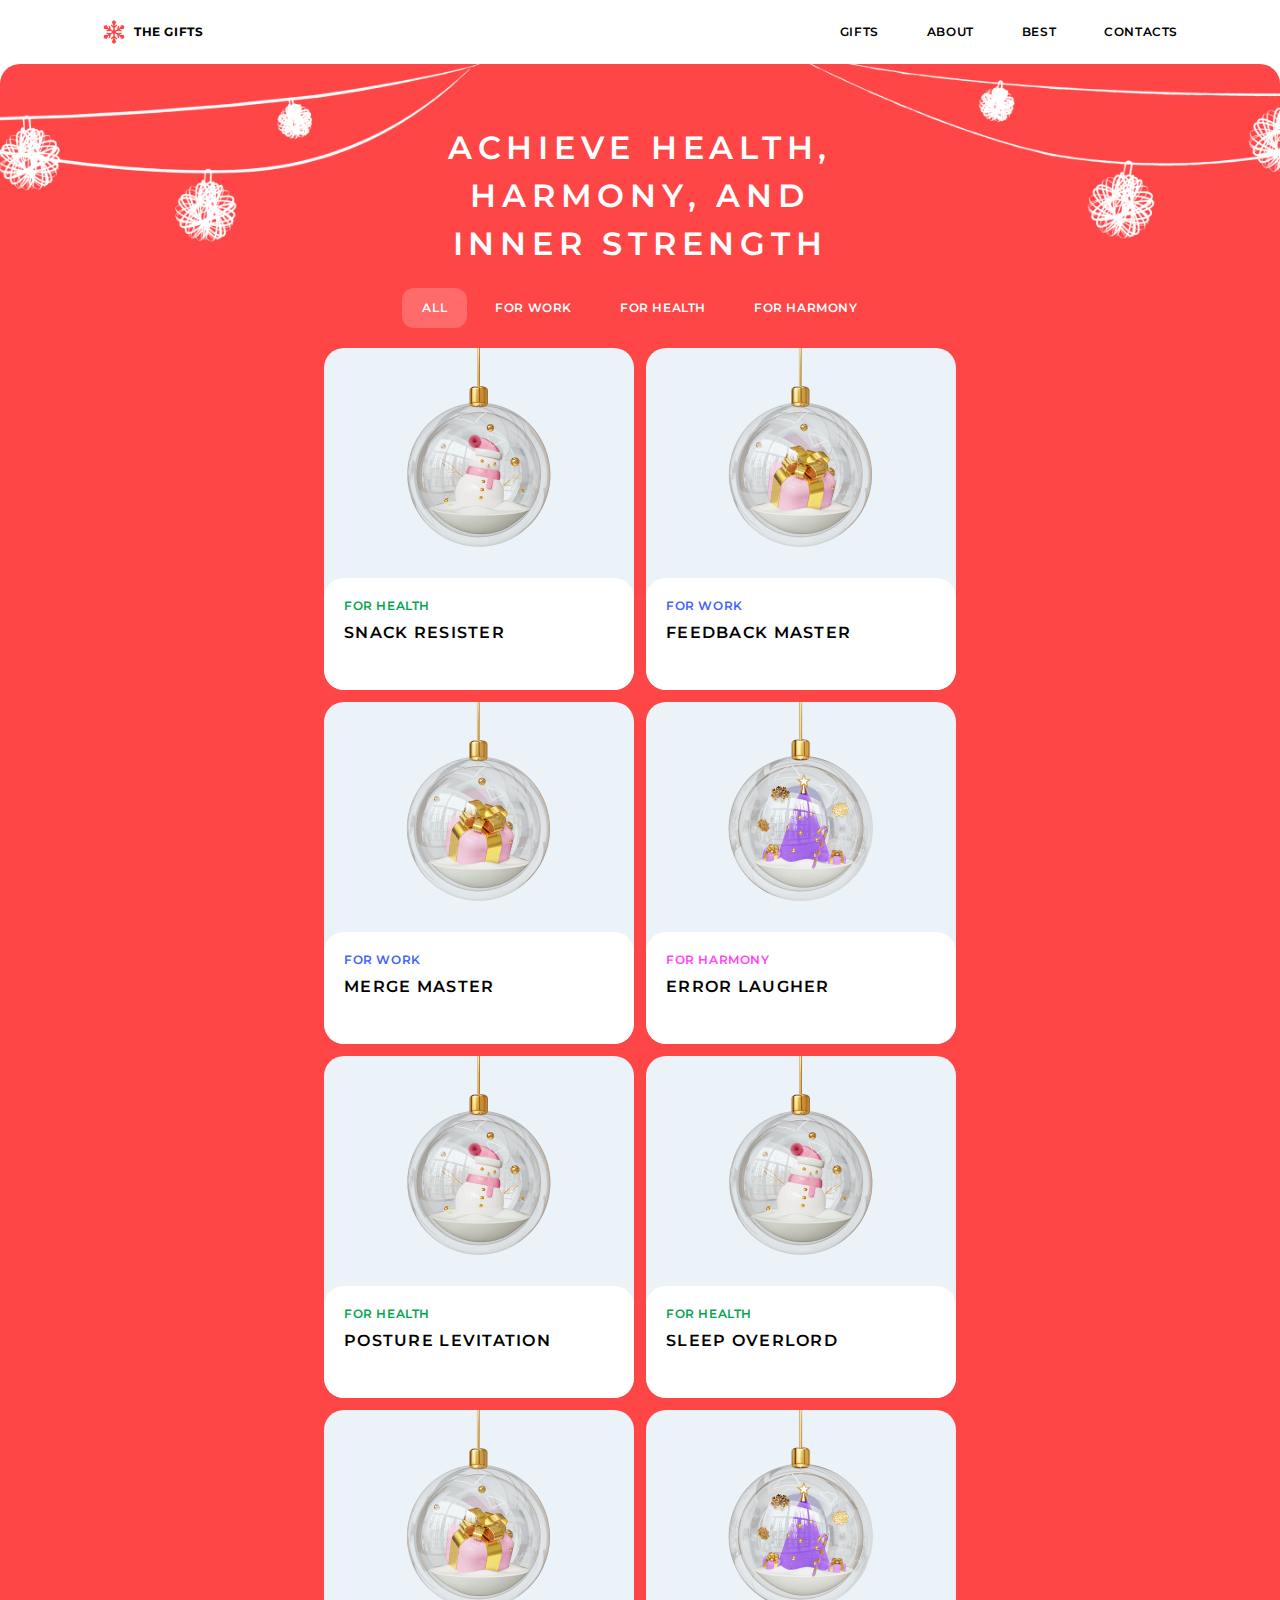
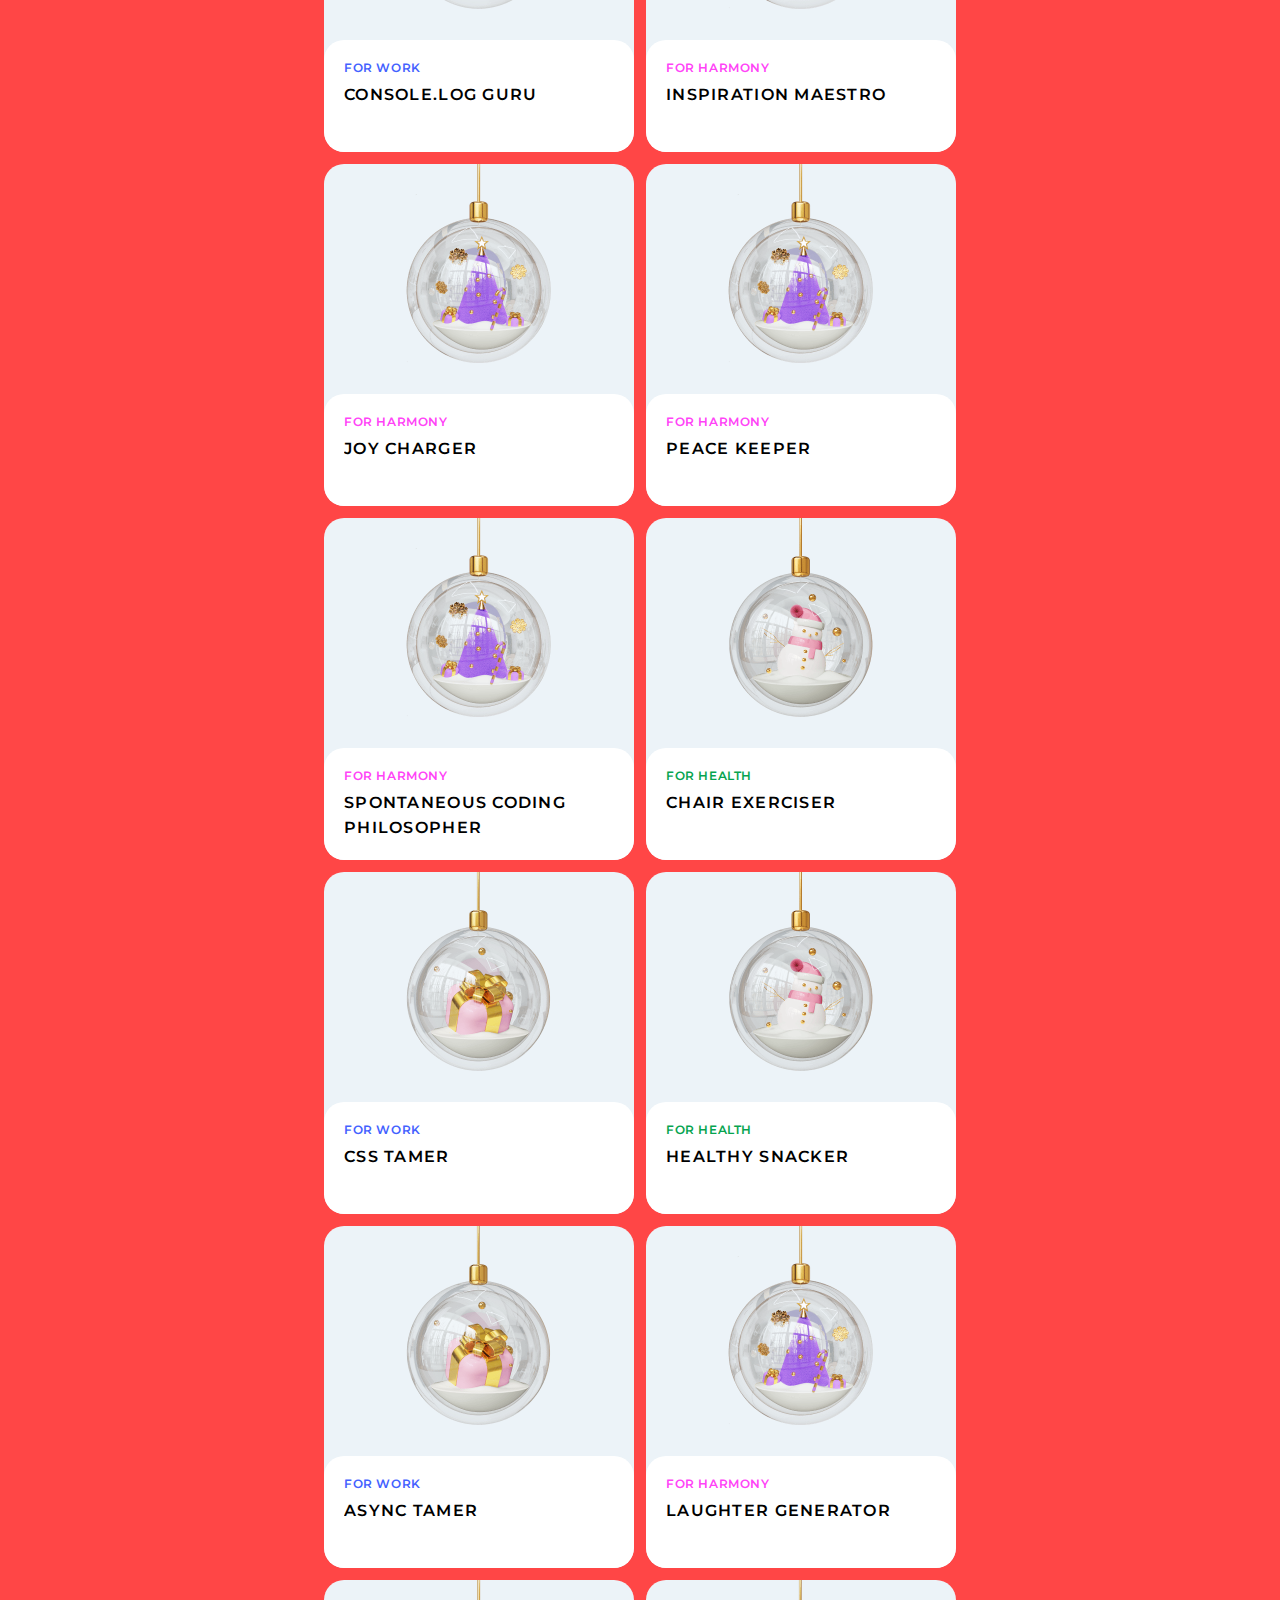
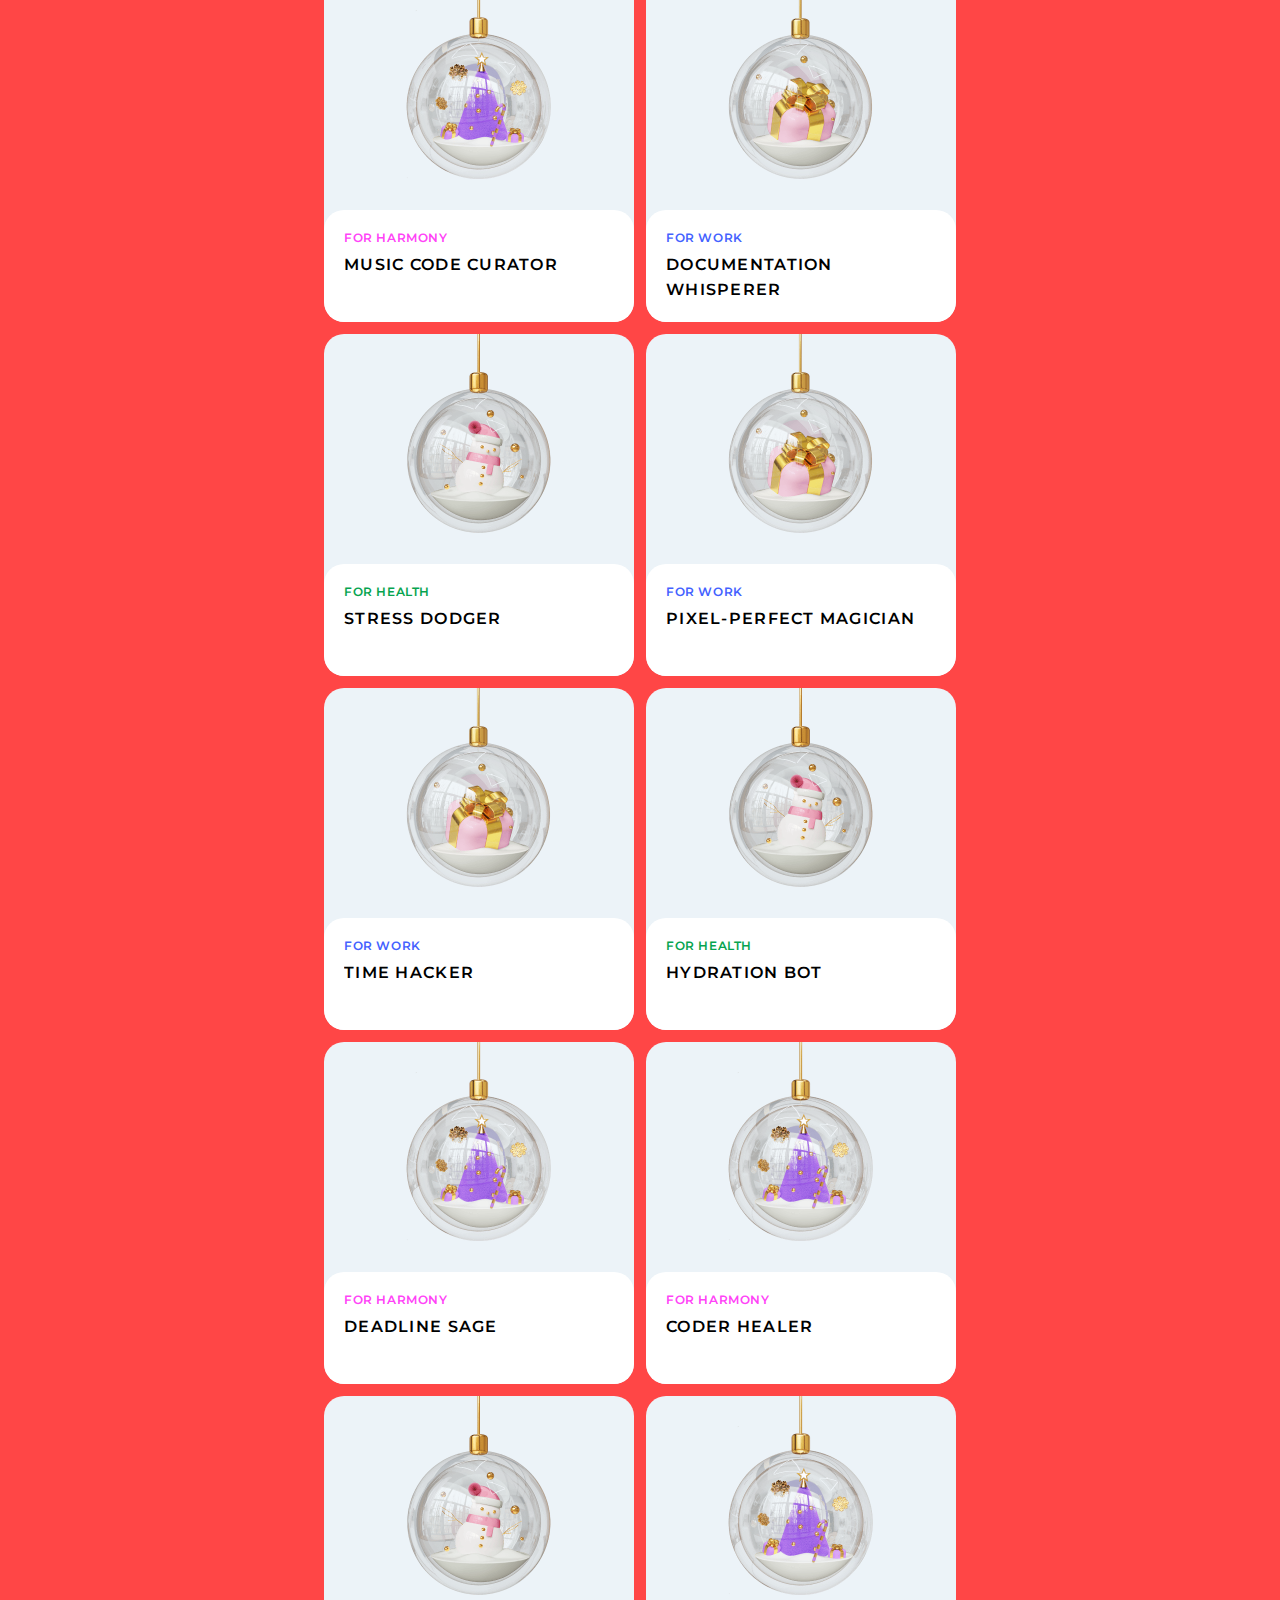
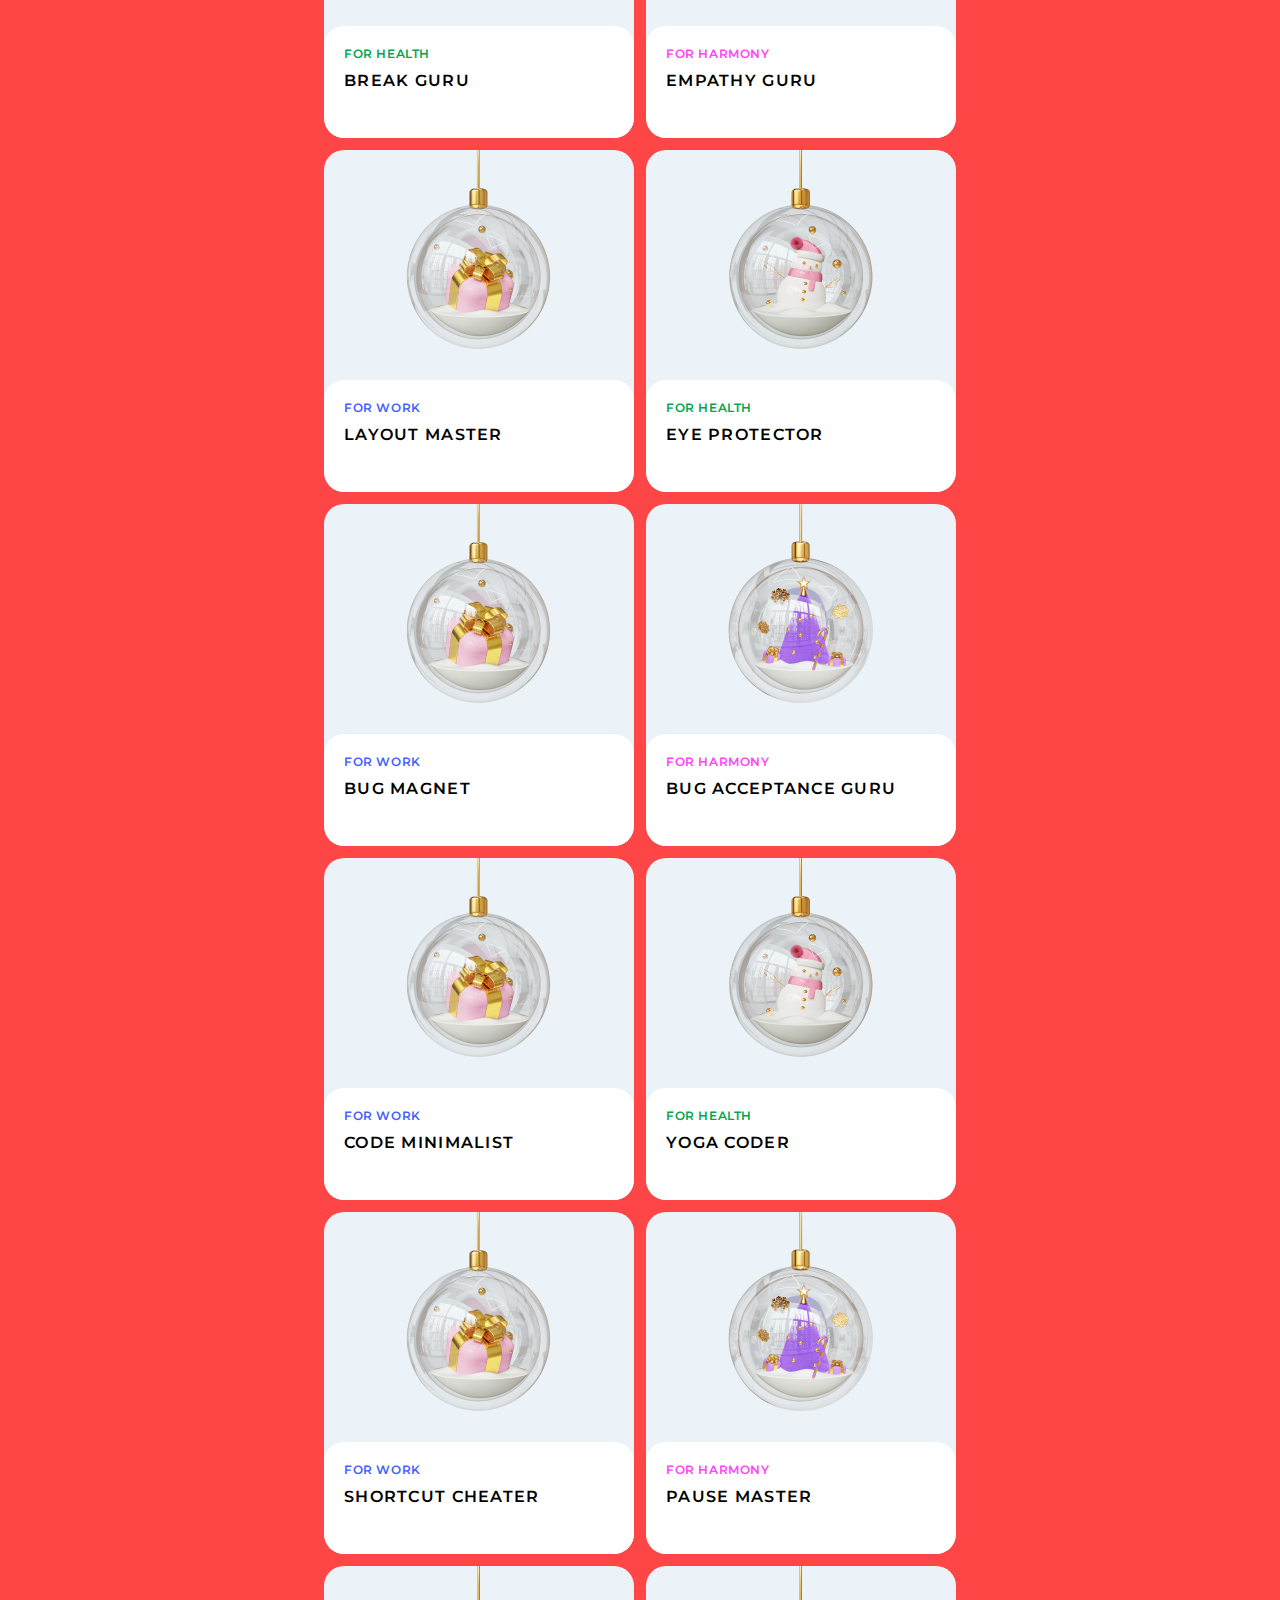
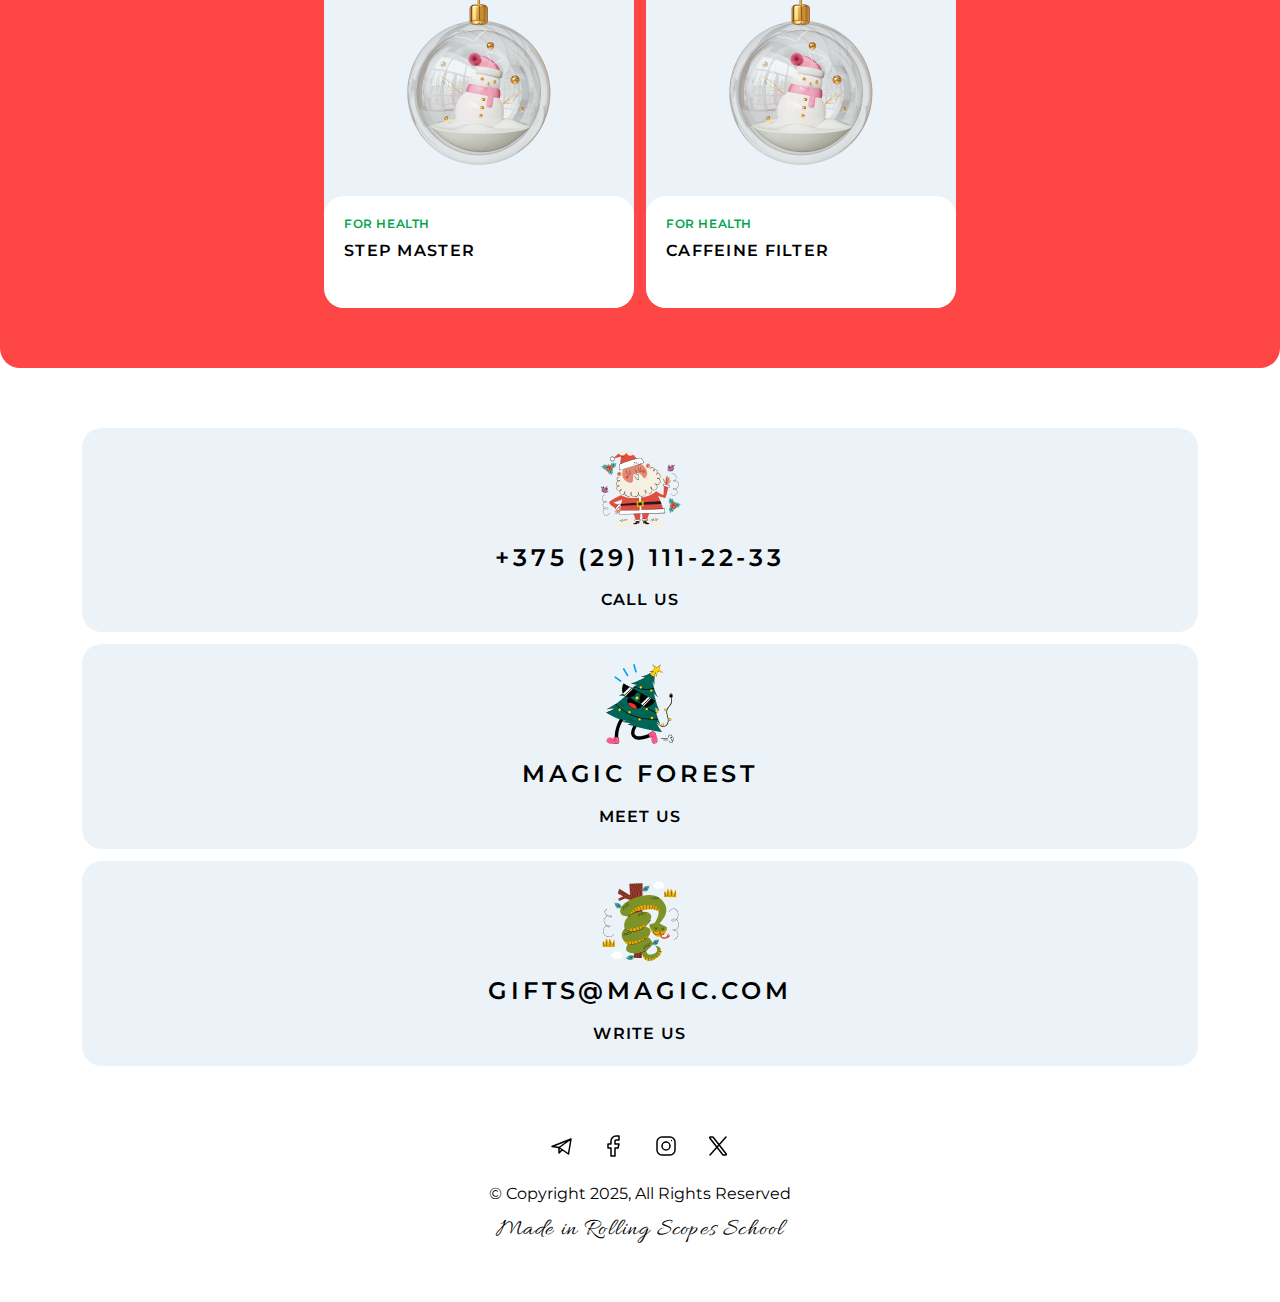
==== christmas-shop/pages/gifts/index.html @ 34601168 "feat: add modal for desktop" ====
<!DOCTYPE html>
<html lang="en">
<head>
    <meta charset="UTF-8">
    <meta name="viewport" content="width=device-width, initial-scale=1.0">
    <title>Christmas Shop</title>
    <script type="module" defer src="../scripts/burger.js"></script>
    <script type="module" defer src="../scripts/categories.js"></script>
    <script type="module" defer src="../scripts/button-up.js"></script>
    <script type="module" defer src="../scripts/modal.js"></script>
    <link rel="icon" href="../../Vector.ico" type="image/x-icon">
    <link rel="stylesheet" href="https://cdnjs.cloudflare.com/ajax/libs/modern-normalize/3.0.1/modern-normalize.css" integrity="sha512-gnAN+RgTMylunXI7AMg+PtcUGpKZFkZJoFIkAWvdPFRrFJz3p2tx4+9xbjILRfN7CzoViMgS8vSf06fSQzWZjA==" crossorigin="anonymous" referrerpolicy="no-referrer">
    <link rel="stylesheet" href="../styles/base/style.css">
    <link rel="stylesheet" href="../styles/base/typography.css">
    <link rel="stylesheet" href="../styles/header/style.css">
    <link rel="stylesheet" href="../styles/footer/style.css">
    <link rel="stylesheet" href="../styles/burger/style.css">
    <link rel="stylesheet" href="style.css">
</head>
<body>
    <header class="header-container action-small">
      <a href="../home/">
        <div class="logo-container">
          <svg width="24" height="24" viewBox="0 0 24 24" fill="none" xmlns="http://www.w3.org/2000/svg">
            <g clip-path="url(#clip0_5004_865)">
              <path d="M18.2942 14.8224L17.4727 14.3481L19.674 13.7583L19.3102 12.4006L15.7512 13.3542L14.0725 12.385C14.0957 12.26 14.1084 12.1315 14.1084 12C14.1084 11.8684 14.0957 11.7398 14.0725 11.6149L15.7512 10.6457L19.3102 11.5994L19.674 10.2416L17.4727 9.65177L18.2942 9.17747L21.8194 8.96588L22.3385 6.03095L19.5373 5.01305L17.5914 7.96016L16.7699 8.43446L17.3598 6.23317L16.002 5.86939L15.0484 9.42842L13.3687 10.3982C13.1741 10.2315 12.949 10.0997 12.7028 10.0124V8.0742L15.3082 5.46879L14.3143 4.47488L12.7028 6.08633V5.13772L14.2772 1.98876L12 0L9.72271 1.98886L11.2972 5.13782V6.08642L9.68569 4.47497L8.69178 5.46889L11.2971 8.0743V10.0125C11.051 10.0998 10.8259 10.2316 10.6312 10.3983L8.95154 9.42852L7.99792 5.86949L6.64018 6.23326L7.23003 8.43456L6.40854 7.96025L4.46269 5.01314L1.66148 6.03104L2.18058 8.96597L5.70578 9.17757L6.52727 9.65187L4.32597 10.2417L4.6898 11.5994L8.24882 10.6458L9.92746 11.615C9.90431 11.74 9.89157 11.8685 9.89157 12C9.89157 12.1316 9.90427 12.2602 9.92746 12.3851L8.24882 13.3543L4.6898 12.4006L4.32597 13.7584L6.52727 14.3482L5.70578 14.8225L2.18058 15.034L1.66148 17.969L4.46274 18.9869L6.40859 16.0397L7.23012 15.5654L6.64028 17.7667L7.99801 18.1306L8.95163 14.5715L10.6313 13.6018C10.826 13.7684 11.0511 13.9003 11.2972 13.9875V15.9258L8.69187 18.5311L9.68579 19.525L11.2973 17.9135V18.8621L9.7228 22.0111L12.0001 24L14.2774 22.0111L12.7029 18.8621V17.9135L14.3144 19.525L15.3083 18.5311L12.7029 15.9258V13.9875C12.9491 13.9003 13.1742 13.7684 13.3689 13.6018L15.0485 14.5715L16.0022 18.1306L17.3599 17.7667L16.7701 15.5654L17.5916 16.0397L19.5374 18.9869L22.3387 17.969L21.8196 15.034L18.2942 14.8224Z" fill="#FF4646" />
            </g>
            <defs>
              <clipPath id="clip0_5004_865">
                <rect width="24" height="24" fill="white" />
              </clipPath>
            </defs>
          </svg>
          <h4>the gifts</h4>
        </div>
      </a>
      <nav class="nav-bar">
        <ul class="nav-container">
          <li class="non-interactive">
            <a href="../gifts/" class="">gifts</a>
          </li>
          <li>
            <a href="../home/#about">about</a>
          </li>
          <li>
            <a href="../home/#bestGifts">best</a>
          </li>
          <li>
            <a href="#contacts">contacts</a>
          </li>
        </ul>
      </nav>
      <div class="burger" id="burger">
        <span></span>
        <span></span>
      </div>
      <ul class="burger-menu" id="burgerMenu">
        <li><a href="../gifts/" class="action-large">gifts</a></li>
        <li><a href="../home/#about" class="action-large">about</a></li>
        <li><a href="../home/#bestGifts" class="action-large">best</a></li>
        <li><a href="../home/#contacts" class="action-large">contacts</a></li>
      </ul>
    </header>
    <main>
      <div class="bg-width-wrapper">
        <div class="gifts-bg-wrapper">
          <section class="gifts">
            <h1 class="header1 color-static-white text-align-center">Achieve health,<br> harmony, and<br> inner strength</h1>
            <ul class="tabs color-static-white" id="tabs-container">
              <li>
                <button class="tab-item active action-small" data-category="all">all</button>
              </li>
              <li>
                <button class="tab-item action-small" data-category="For Work">for work</button>
              </li>
              <li>
                <button class="tab-item action-small" data-category="For Health">for health</button>
              </li>
              <li>
                <button class="tab-item action-small" data-category="For Harmony">for harmony</button>
              </li>
            </ul>
            <ul class="gifts-pagination-container" id="gift-card-container">
            </ul>
          </section>
        </div>
        <button class="button-up" id="buttonUp">
          <svg width="24" height="24" viewBox="0 0 24 24" fill="none" xmlns="http://www.w3.org/2000/svg">
            <path d="M12 5V19" stroke="#FF4646" stroke-linecap="round" stroke-linejoin="round" />
            <path d="M18 11L12 5" stroke="#FF4646" stroke-linecap="round" stroke-linejoin="round" />
            <path d="M6 11L12 5" stroke="#FF4646" stroke-linecap="round" stroke-linejoin="round" />
          </svg>
        </button>
      </div>
      <div id="modalOverlay" class="modal-overlay">
        <div class="modal-window" id="modalWindow">
          <button id="closeModalBtn" class="close-btn">&times;</button>
          <div class="image-container">
            <img id="modalImg" src="../../assets/images/img-compressed/gift-for-work.png" alt="image of a gift">
          </div>
          <div class="gift-card-text-container">
            <h4 class="header4 for-work" id="modalCategory"></h4>
            <h3 class="header3 truncate" id="modalName"></h3>
            <p class="paragraph" id="modalDescription"></p>
            <h4 class="header4">Adds superpowers to:</h4>
            <div class="superpowers">
              <div><span class="paragraph">Live</span><span id="livePower" class="paragraph"></span><span><svg width="16" height="16" viewBox="0 0 16 16" fill="currentColor" xmlns="http://www.w3.org/2000/svg">
                    <g clip-path="url(#clip0_5166_28)">
                      <path d="M12.1959 9.88162L11.6482 9.56542L13.1158 9.17219L12.8732 8.26704L10.5005 8.90278L9.38146 8.25667C9.39689 8.17336 9.40538 8.08765 9.40538 7.99997C9.40538 7.91229 9.39692 7.82655 9.38146 7.74327L10.5005 7.09716L12.8732 7.7329L13.1158 6.82775L11.6482 6.43452L12.1959 6.11831L14.546 5.97725L14.8921 4.02063L13.0246 3.34203L11.7274 5.30677L11.1797 5.62297L11.5729 4.15545L10.6678 3.91293L10.032 6.28561L8.91226 6.93211C8.78247 6.82103 8.63242 6.73313 8.4683 6.67494V5.3828L10.2052 3.64586L9.5426 2.98325L8.46827 4.05755V3.42515L9.51792 1.32584L7.99976 0L6.48157 1.3259L7.53122 3.42521V4.05761L6.45689 2.98332L5.79429 3.64592L7.53119 5.38286V6.675C7.36708 6.73319 7.21702 6.82109 7.08724 6.93217L5.96746 6.28568L5.33171 3.91299L4.42656 4.15551L4.81979 5.62304L4.27213 5.30684L2.9749 3.34209L1.10742 4.02069L1.45349 5.97731L3.80362 6.11838L4.35128 6.43458L2.88375 6.82781L3.1263 7.73296L5.49898 7.09722L6.61807 7.74333C6.60264 7.82664 6.59414 7.91235 6.59414 8.00003C6.59414 8.08771 6.60261 8.17345 6.61807 8.25673L5.49898 8.90285L3.1263 8.2671L2.88375 9.17226L4.35128 9.56548L3.80362 9.88169L1.45349 10.0227L1.10742 11.9793L2.97493 12.6579L4.27216 10.6932L4.81985 10.377L4.42662 11.8445L5.33177 12.087L5.96752 9.71435L7.0873 9.06786C7.21708 9.17894 7.36714 9.26684 7.53125 9.32503V10.6172L5.79435 12.3541L6.45696 13.0167L7.53129 11.9424V12.5748L6.48163 14.6741L7.99983 16L9.51802 14.6741L8.46837 12.5748V11.9424L9.5427 13.0167L10.2053 12.3541L8.4684 10.6172V9.32503C8.63251 9.26684 8.78257 9.17894 8.91235 9.06786L10.0321 9.71435L10.6679 12.087L11.573 11.8445L11.1798 10.377L11.7275 10.6932L13.0247 12.6579L14.8922 11.9793L14.5462 10.0227L12.1959 9.88162Z" fill="inherit" />
                    </g>
                    <defs>
                      <clipPath id="clip0_5166_28">
                        <rect width="16" height="16" fill="white" />
                      </clipPath>
                    </defs>
                  </svg><svg width="16" height="16" viewBox="0 0 16 16" fill="currentColor" xmlns="http://www.w3.org/2000/svg">
                    <g clip-path="url(#clip0_5166_28)">
                      <path d="M12.1959 9.88162L11.6482 9.56542L13.1158 9.17219L12.8732 8.26704L10.5005 8.90278L9.38146 8.25667C9.39689 8.17336 9.40538 8.08765 9.40538 7.99997C9.40538 7.91229 9.39692 7.82655 9.38146 7.74327L10.5005 7.09716L12.8732 7.7329L13.1158 6.82775L11.6482 6.43452L12.1959 6.11831L14.546 5.97725L14.8921 4.02063L13.0246 3.34203L11.7274 5.30677L11.1797 5.62297L11.5729 4.15545L10.6678 3.91293L10.032 6.28561L8.91226 6.93211C8.78247 6.82103 8.63242 6.73313 8.4683 6.67494V5.3828L10.2052 3.64586L9.5426 2.98325L8.46827 4.05755V3.42515L9.51792 1.32584L7.99976 0L6.48157 1.3259L7.53122 3.42521V4.05761L6.45689 2.98332L5.79429 3.64592L7.53119 5.38286V6.675C7.36708 6.73319 7.21702 6.82109 7.08724 6.93217L5.96746 6.28568L5.33171 3.91299L4.42656 4.15551L4.81979 5.62304L4.27213 5.30684L2.9749 3.34209L1.10742 4.02069L1.45349 5.97731L3.80362 6.11838L4.35128 6.43458L2.88375 6.82781L3.1263 7.73296L5.49898 7.09722L6.61807 7.74333C6.60264 7.82664 6.59414 7.91235 6.59414 8.00003C6.59414 8.08771 6.60261 8.17345 6.61807 8.25673L5.49898 8.90285L3.1263 8.2671L2.88375 9.17226L4.35128 9.56548L3.80362 9.88169L1.45349 10.0227L1.10742 11.9793L2.97493 12.6579L4.27216 10.6932L4.81985 10.377L4.42662 11.8445L5.33177 12.087L5.96752 9.71435L7.0873 9.06786C7.21708 9.17894 7.36714 9.26684 7.53125 9.32503V10.6172L5.79435 12.3541L6.45696 13.0167L7.53129 11.9424V12.5748L6.48163 14.6741L7.99983 16L9.51802 14.6741L8.46837 12.5748V11.9424L9.5427 13.0167L10.2053 12.3541L8.4684 10.6172V9.32503C8.63251 9.26684 8.78257 9.17894 8.91235 9.06786L10.0321 9.71435L10.6679 12.087L11.573 11.8445L11.1798 10.377L11.7275 10.6932L13.0247 12.6579L14.8922 11.9793L14.5462 10.0227L12.1959 9.88162Z" fill="inherit" />
                    </g>
                    <defs>
                      <clipPath id="clip0_5166_28">
                        <rect width="16" height="16" fill="white" />
                      </clipPath>
                    </defs>
                  </svg><svg width="16" height="16" viewBox="0 0 16 16" fill="currentColor" xmlns="http://www.w3.org/2000/svg">
                    <g clip-path="url(#clip0_5166_28)">
                      <path d="M12.1959 9.88162L11.6482 9.56542L13.1158 9.17219L12.8732 8.26704L10.5005 8.90278L9.38146 8.25667C9.39689 8.17336 9.40538 8.08765 9.40538 7.99997C9.40538 7.91229 9.39692 7.82655 9.38146 7.74327L10.5005 7.09716L12.8732 7.7329L13.1158 6.82775L11.6482 6.43452L12.1959 6.11831L14.546 5.97725L14.8921 4.02063L13.0246 3.34203L11.7274 5.30677L11.1797 5.62297L11.5729 4.15545L10.6678 3.91293L10.032 6.28561L8.91226 6.93211C8.78247 6.82103 8.63242 6.73313 8.4683 6.67494V5.3828L10.2052 3.64586L9.5426 2.98325L8.46827 4.05755V3.42515L9.51792 1.32584L7.99976 0L6.48157 1.3259L7.53122 3.42521V4.05761L6.45689 2.98332L5.79429 3.64592L7.53119 5.38286V6.675C7.36708 6.73319 7.21702 6.82109 7.08724 6.93217L5.96746 6.28568L5.33171 3.91299L4.42656 4.15551L4.81979 5.62304L4.27213 5.30684L2.9749 3.34209L1.10742 4.02069L1.45349 5.97731L3.80362 6.11838L4.35128 6.43458L2.88375 6.82781L3.1263 7.73296L5.49898 7.09722L6.61807 7.74333C6.60264 7.82664 6.59414 7.91235 6.59414 8.00003C6.59414 8.08771 6.60261 8.17345 6.61807 8.25673L5.49898 8.90285L3.1263 8.2671L2.88375 9.17226L4.35128 9.56548L3.80362 9.88169L1.45349 10.0227L1.10742 11.9793L2.97493 12.6579L4.27216 10.6932L4.81985 10.377L4.42662 11.8445L5.33177 12.087L5.96752 9.71435L7.0873 9.06786C7.21708 9.17894 7.36714 9.26684 7.53125 9.32503V10.6172L5.79435 12.3541L6.45696 13.0167L7.53129 11.9424V12.5748L6.48163 14.6741L7.99983 16L9.51802 14.6741L8.46837 12.5748V11.9424L9.5427 13.0167L10.2053 12.3541L8.4684 10.6172V9.32503C8.63251 9.26684 8.78257 9.17894 8.91235 9.06786L10.0321 9.71435L10.6679 12.087L11.573 11.8445L11.1798 10.377L11.7275 10.6932L13.0247 12.6579L14.8922 11.9793L14.5462 10.0227L12.1959 9.88162Z" fill="inherit" />
                    </g>
                    <defs>
                      <clipPath id="clip0_5166_28">
                        <rect width="16" height="16" fill="white" />
                      </clipPath>
                    </defs>
                  </svg><svg width="16" height="16" viewBox="0 0 16 16" fill="currentColor" xmlns="http://www.w3.org/2000/svg">
                    <g clip-path="url(#clip0_5166_28)">
                      <path d="M12.1959 9.88162L11.6482 9.56542L13.1158 9.17219L12.8732 8.26704L10.5005 8.90278L9.38146 8.25667C9.39689 8.17336 9.40538 8.08765 9.40538 7.99997C9.40538 7.91229 9.39692 7.82655 9.38146 7.74327L10.5005 7.09716L12.8732 7.7329L13.1158 6.82775L11.6482 6.43452L12.1959 6.11831L14.546 5.97725L14.8921 4.02063L13.0246 3.34203L11.7274 5.30677L11.1797 5.62297L11.5729 4.15545L10.6678 3.91293L10.032 6.28561L8.91226 6.93211C8.78247 6.82103 8.63242 6.73313 8.4683 6.67494V5.3828L10.2052 3.64586L9.5426 2.98325L8.46827 4.05755V3.42515L9.51792 1.32584L7.99976 0L6.48157 1.3259L7.53122 3.42521V4.05761L6.45689 2.98332L5.79429 3.64592L7.53119 5.38286V6.675C7.36708 6.73319 7.21702 6.82109 7.08724 6.93217L5.96746 6.28568L5.33171 3.91299L4.42656 4.15551L4.81979 5.62304L4.27213 5.30684L2.9749 3.34209L1.10742 4.02069L1.45349 5.97731L3.80362 6.11838L4.35128 6.43458L2.88375 6.82781L3.1263 7.73296L5.49898 7.09722L6.61807 7.74333C6.60264 7.82664 6.59414 7.91235 6.59414 8.00003C6.59414 8.08771 6.60261 8.17345 6.61807 8.25673L5.49898 8.90285L3.1263 8.2671L2.88375 9.17226L4.35128 9.56548L3.80362 9.88169L1.45349 10.0227L1.10742 11.9793L2.97493 12.6579L4.27216 10.6932L4.81985 10.377L4.42662 11.8445L5.33177 12.087L5.96752 9.71435L7.0873 9.06786C7.21708 9.17894 7.36714 9.26684 7.53125 9.32503V10.6172L5.79435 12.3541L6.45696 13.0167L7.53129 11.9424V12.5748L6.48163 14.6741L7.99983 16L9.51802 14.6741L8.46837 12.5748V11.9424L9.5427 13.0167L10.2053 12.3541L8.4684 10.6172V9.32503C8.63251 9.26684 8.78257 9.17894 8.91235 9.06786L10.0321 9.71435L10.6679 12.087L11.573 11.8445L11.1798 10.377L11.7275 10.6932L13.0247 12.6579L14.8922 11.9793L14.5462 10.0227L12.1959 9.88162Z" fill="inherit" />
                    </g>
                    <defs>
                      <clipPath id="clip0_5166_28">
                        <rect width="16" height="16" fill="white" />
                      </clipPath>
                    </defs>
                  </svg><svg width="16" height="16" viewBox="0 0 16 16" fill="currentColor" xmlns="http://www.w3.org/2000/svg">
                    <g clip-path="url(#clip0_5166_28)">
                      <path d="M12.1959 9.88162L11.6482 9.56542L13.1158 9.17219L12.8732 8.26704L10.5005 8.90278L9.38146 8.25667C9.39689 8.17336 9.40538 8.08765 9.40538 7.99997C9.40538 7.91229 9.39692 7.82655 9.38146 7.74327L10.5005 7.09716L12.8732 7.7329L13.1158 6.82775L11.6482 6.43452L12.1959 6.11831L14.546 5.97725L14.8921 4.02063L13.0246 3.34203L11.7274 5.30677L11.1797 5.62297L11.5729 4.15545L10.6678 3.91293L10.032 6.28561L8.91226 6.93211C8.78247 6.82103 8.63242 6.73313 8.4683 6.67494V5.3828L10.2052 3.64586L9.5426 2.98325L8.46827 4.05755V3.42515L9.51792 1.32584L7.99976 0L6.48157 1.3259L7.53122 3.42521V4.05761L6.45689 2.98332L5.79429 3.64592L7.53119 5.38286V6.675C7.36708 6.73319 7.21702 6.82109 7.08724 6.93217L5.96746 6.28568L5.33171 3.91299L4.42656 4.15551L4.81979 5.62304L4.27213 5.30684L2.9749 3.34209L1.10742 4.02069L1.45349 5.97731L3.80362 6.11838L4.35128 6.43458L2.88375 6.82781L3.1263 7.73296L5.49898 7.09722L6.61807 7.74333C6.60264 7.82664 6.59414 7.91235 6.59414 8.00003C6.59414 8.08771 6.60261 8.17345 6.61807 8.25673L5.49898 8.90285L3.1263 8.2671L2.88375 9.17226L4.35128 9.56548L3.80362 9.88169L1.45349 10.0227L1.10742 11.9793L2.97493 12.6579L4.27216 10.6932L4.81985 10.377L4.42662 11.8445L5.33177 12.087L5.96752 9.71435L7.0873 9.06786C7.21708 9.17894 7.36714 9.26684 7.53125 9.32503V10.6172L5.79435 12.3541L6.45696 13.0167L7.53129 11.9424V12.5748L6.48163 14.6741L7.99983 16L9.51802 14.6741L8.46837 12.5748V11.9424L9.5427 13.0167L10.2053 12.3541L8.4684 10.6172V9.32503C8.63251 9.26684 8.78257 9.17894 8.91235 9.06786L10.0321 9.71435L10.6679 12.087L11.573 11.8445L11.1798 10.377L11.7275 10.6932L13.0247 12.6579L14.8922 11.9793L14.5462 10.0227L12.1959 9.88162Z" fill="inherit" />
                    </g>
                    <defs>
                      <clipPath id="clip0_5166_28">
                        <rect width="16" height="16" fill="white" />
                      </clipPath>
                    </defs>
                  </svg></span></div>
              <div><span class="paragraph">Create</span><span id="createPower" class="paragraph"></span><span>
                  <svg width="16" height="16" viewBox="0 0 16 16" fill="currentColor" xmlns="http://www.w3.org/2000/svg">
                    <g clip-path="url(#clip0_5166_28)">
                      <path d="M12.1959 9.88162L11.6482 9.56542L13.1158 9.17219L12.8732 8.26704L10.5005 8.90278L9.38146 8.25667C9.39689 8.17336 9.40538 8.08765 9.40538 7.99997C9.40538 7.91229 9.39692 7.82655 9.38146 7.74327L10.5005 7.09716L12.8732 7.7329L13.1158 6.82775L11.6482 6.43452L12.1959 6.11831L14.546 5.97725L14.8921 4.02063L13.0246 3.34203L11.7274 5.30677L11.1797 5.62297L11.5729 4.15545L10.6678 3.91293L10.032 6.28561L8.91226 6.93211C8.78247 6.82103 8.63242 6.73313 8.4683 6.67494V5.3828L10.2052 3.64586L9.5426 2.98325L8.46827 4.05755V3.42515L9.51792 1.32584L7.99976 0L6.48157 1.3259L7.53122 3.42521V4.05761L6.45689 2.98332L5.79429 3.64592L7.53119 5.38286V6.675C7.36708 6.73319 7.21702 6.82109 7.08724 6.93217L5.96746 6.28568L5.33171 3.91299L4.42656 4.15551L4.81979 5.62304L4.27213 5.30684L2.9749 3.34209L1.10742 4.02069L1.45349 5.97731L3.80362 6.11838L4.35128 6.43458L2.88375 6.82781L3.1263 7.73296L5.49898 7.09722L6.61807 7.74333C6.60264 7.82664 6.59414 7.91235 6.59414 8.00003C6.59414 8.08771 6.60261 8.17345 6.61807 8.25673L5.49898 8.90285L3.1263 8.2671L2.88375 9.17226L4.35128 9.56548L3.80362 9.88169L1.45349 10.0227L1.10742 11.9793L2.97493 12.6579L4.27216 10.6932L4.81985 10.377L4.42662 11.8445L5.33177 12.087L5.96752 9.71435L7.0873 9.06786C7.21708 9.17894 7.36714 9.26684 7.53125 9.32503V10.6172L5.79435 12.3541L6.45696 13.0167L7.53129 11.9424V12.5748L6.48163 14.6741L7.99983 16L9.51802 14.6741L8.46837 12.5748V11.9424L9.5427 13.0167L10.2053 12.3541L8.4684 10.6172V9.32503C8.63251 9.26684 8.78257 9.17894 8.91235 9.06786L10.0321 9.71435L10.6679 12.087L11.573 11.8445L11.1798 10.377L11.7275 10.6932L13.0247 12.6579L14.8922 11.9793L14.5462 10.0227L12.1959 9.88162Z" fill="inherit" />
                    </g>
                    <defs>
                      <clipPath id="clip0_5166_28">
                        <rect width="16" height="16" fill="white" />
                      </clipPath>
                    </defs>
                  </svg>
                  <svg width="16" height="16" viewBox="0 0 16 16" fill="currentColor" xmlns="http://www.w3.org/2000/svg">
                    <g clip-path="url(#clip0_5166_28)">
                      <path d="M12.1959 9.88162L11.6482 9.56542L13.1158 9.17219L12.8732 8.26704L10.5005 8.90278L9.38146 8.25667C9.39689 8.17336 9.40538 8.08765 9.40538 7.99997C9.40538 7.91229 9.39692 7.82655 9.38146 7.74327L10.5005 7.09716L12.8732 7.7329L13.1158 6.82775L11.6482 6.43452L12.1959 6.11831L14.546 5.97725L14.8921 4.02063L13.0246 3.34203L11.7274 5.30677L11.1797 5.62297L11.5729 4.15545L10.6678 3.91293L10.032 6.28561L8.91226 6.93211C8.78247 6.82103 8.63242 6.73313 8.4683 6.67494V5.3828L10.2052 3.64586L9.5426 2.98325L8.46827 4.05755V3.42515L9.51792 1.32584L7.99976 0L6.48157 1.3259L7.53122 3.42521V4.05761L6.45689 2.98332L5.79429 3.64592L7.53119 5.38286V6.675C7.36708 6.73319 7.21702 6.82109 7.08724 6.93217L5.96746 6.28568L5.33171 3.91299L4.42656 4.15551L4.81979 5.62304L4.27213 5.30684L2.9749 3.34209L1.10742 4.02069L1.45349 5.97731L3.80362 6.11838L4.35128 6.43458L2.88375 6.82781L3.1263 7.73296L5.49898 7.09722L6.61807 7.74333C6.60264 7.82664 6.59414 7.91235 6.59414 8.00003C6.59414 8.08771 6.60261 8.17345 6.61807 8.25673L5.49898 8.90285L3.1263 8.2671L2.88375 9.17226L4.35128 9.56548L3.80362 9.88169L1.45349 10.0227L1.10742 11.9793L2.97493 12.6579L4.27216 10.6932L4.81985 10.377L4.42662 11.8445L5.33177 12.087L5.96752 9.71435L7.0873 9.06786C7.21708 9.17894 7.36714 9.26684 7.53125 9.32503V10.6172L5.79435 12.3541L6.45696 13.0167L7.53129 11.9424V12.5748L6.48163 14.6741L7.99983 16L9.51802 14.6741L8.46837 12.5748V11.9424L9.5427 13.0167L10.2053 12.3541L8.4684 10.6172V9.32503C8.63251 9.26684 8.78257 9.17894 8.91235 9.06786L10.0321 9.71435L10.6679 12.087L11.573 11.8445L11.1798 10.377L11.7275 10.6932L13.0247 12.6579L14.8922 11.9793L14.5462 10.0227L12.1959 9.88162Z" fill="inherit" />
                    </g>
                    <defs>
                      <clipPath id="clip0_5166_28">
                        <rect width="16" height="16" fill="white" />
                      </clipPath>
                    </defs>
                  </svg>
                  <svg width="16" height="16" viewBox="0 0 16 16" fill="currentColor" xmlns="http://www.w3.org/2000/svg">
                    <g clip-path="url(#clip0_5166_28)">
                      <path d="M12.1959 9.88162L11.6482 9.56542L13.1158 9.17219L12.8732 8.26704L10.5005 8.90278L9.38146 8.25667C9.39689 8.17336 9.40538 8.08765 9.40538 7.99997C9.40538 7.91229 9.39692 7.82655 9.38146 7.74327L10.5005 7.09716L12.8732 7.7329L13.1158 6.82775L11.6482 6.43452L12.1959 6.11831L14.546 5.97725L14.8921 4.02063L13.0246 3.34203L11.7274 5.30677L11.1797 5.62297L11.5729 4.15545L10.6678 3.91293L10.032 6.28561L8.91226 6.93211C8.78247 6.82103 8.63242 6.73313 8.4683 6.67494V5.3828L10.2052 3.64586L9.5426 2.98325L8.46827 4.05755V3.42515L9.51792 1.32584L7.99976 0L6.48157 1.3259L7.53122 3.42521V4.05761L6.45689 2.98332L5.79429 3.64592L7.53119 5.38286V6.675C7.36708 6.73319 7.21702 6.82109 7.08724 6.93217L5.96746 6.28568L5.33171 3.91299L4.42656 4.15551L4.81979 5.62304L4.27213 5.30684L2.9749 3.34209L1.10742 4.02069L1.45349 5.97731L3.80362 6.11838L4.35128 6.43458L2.88375 6.82781L3.1263 7.73296L5.49898 7.09722L6.61807 7.74333C6.60264 7.82664 6.59414 7.91235 6.59414 8.00003C6.59414 8.08771 6.60261 8.17345 6.61807 8.25673L5.49898 8.90285L3.1263 8.2671L2.88375 9.17226L4.35128 9.56548L3.80362 9.88169L1.45349 10.0227L1.10742 11.9793L2.97493 12.6579L4.27216 10.6932L4.81985 10.377L4.42662 11.8445L5.33177 12.087L5.96752 9.71435L7.0873 9.06786C7.21708 9.17894 7.36714 9.26684 7.53125 9.32503V10.6172L5.79435 12.3541L6.45696 13.0167L7.53129 11.9424V12.5748L6.48163 14.6741L7.99983 16L9.51802 14.6741L8.46837 12.5748V11.9424L9.5427 13.0167L10.2053 12.3541L8.4684 10.6172V9.32503C8.63251 9.26684 8.78257 9.17894 8.91235 9.06786L10.0321 9.71435L10.6679 12.087L11.573 11.8445L11.1798 10.377L11.7275 10.6932L13.0247 12.6579L14.8922 11.9793L14.5462 10.0227L12.1959 9.88162Z" fill="inherit" />
                    </g>
                    <defs>
                      <clipPath id="clip0_5166_28">
                        <rect width="16" height="16" fill="white" />
                      </clipPath>
                    </defs>
                  </svg>
                  <svg width="16" height="16" viewBox="0 0 16 16" fill="currentColor" xmlns="http://www.w3.org/2000/svg">
                    <g clip-path="url(#clip0_5166_28)">
                      <path d="M12.1959 9.88162L11.6482 9.56542L13.1158 9.17219L12.8732 8.26704L10.5005 8.90278L9.38146 8.25667C9.39689 8.17336 9.40538 8.08765 9.40538 7.99997C9.40538 7.91229 9.39692 7.82655 9.38146 7.74327L10.5005 7.09716L12.8732 7.7329L13.1158 6.82775L11.6482 6.43452L12.1959 6.11831L14.546 5.97725L14.8921 4.02063L13.0246 3.34203L11.7274 5.30677L11.1797 5.62297L11.5729 4.15545L10.6678 3.91293L10.032 6.28561L8.91226 6.93211C8.78247 6.82103 8.63242 6.73313 8.4683 6.67494V5.3828L10.2052 3.64586L9.5426 2.98325L8.46827 4.05755V3.42515L9.51792 1.32584L7.99976 0L6.48157 1.3259L7.53122 3.42521V4.05761L6.45689 2.98332L5.79429 3.64592L7.53119 5.38286V6.675C7.36708 6.73319 7.21702 6.82109 7.08724 6.93217L5.96746 6.28568L5.33171 3.91299L4.42656 4.15551L4.81979 5.62304L4.27213 5.30684L2.9749 3.34209L1.10742 4.02069L1.45349 5.97731L3.80362 6.11838L4.35128 6.43458L2.88375 6.82781L3.1263 7.73296L5.49898 7.09722L6.61807 7.74333C6.60264 7.82664 6.59414 7.91235 6.59414 8.00003C6.59414 8.08771 6.60261 8.17345 6.61807 8.25673L5.49898 8.90285L3.1263 8.2671L2.88375 9.17226L4.35128 9.56548L3.80362 9.88169L1.45349 10.0227L1.10742 11.9793L2.97493 12.6579L4.27216 10.6932L4.81985 10.377L4.42662 11.8445L5.33177 12.087L5.96752 9.71435L7.0873 9.06786C7.21708 9.17894 7.36714 9.26684 7.53125 9.32503V10.6172L5.79435 12.3541L6.45696 13.0167L7.53129 11.9424V12.5748L6.48163 14.6741L7.99983 16L9.51802 14.6741L8.46837 12.5748V11.9424L9.5427 13.0167L10.2053 12.3541L8.4684 10.6172V9.32503C8.63251 9.26684 8.78257 9.17894 8.91235 9.06786L10.0321 9.71435L10.6679 12.087L11.573 11.8445L11.1798 10.377L11.7275 10.6932L13.0247 12.6579L14.8922 11.9793L14.5462 10.0227L12.1959 9.88162Z" fill="inherit" />
                    </g>
                    <defs>
                      <clipPath id="clip0_5166_28">
                        <rect width="16" height="16" fill="white" />
                      </clipPath>
                    </defs>
                  </svg>
                  <svg width="16" height="16" viewBox="0 0 16 16" fill="currentColor" xmlns="http://www.w3.org/2000/svg">
                    <g clip-path="url(#clip0_5166_28)">
                      <path d="M12.1959 9.88162L11.6482 9.56542L13.1158 9.17219L12.8732 8.26704L10.5005 8.90278L9.38146 8.25667C9.39689 8.17336 9.40538 8.08765 9.40538 7.99997C9.40538 7.91229 9.39692 7.82655 9.38146 7.74327L10.5005 7.09716L12.8732 7.7329L13.1158 6.82775L11.6482 6.43452L12.1959 6.11831L14.546 5.97725L14.8921 4.02063L13.0246 3.34203L11.7274 5.30677L11.1797 5.62297L11.5729 4.15545L10.6678 3.91293L10.032 6.28561L8.91226 6.93211C8.78247 6.82103 8.63242 6.73313 8.4683 6.67494V5.3828L10.2052 3.64586L9.5426 2.98325L8.46827 4.05755V3.42515L9.51792 1.32584L7.99976 0L6.48157 1.3259L7.53122 3.42521V4.05761L6.45689 2.98332L5.79429 3.64592L7.53119 5.38286V6.675C7.36708 6.73319 7.21702 6.82109 7.08724 6.93217L5.96746 6.28568L5.33171 3.91299L4.42656 4.15551L4.81979 5.62304L4.27213 5.30684L2.9749 3.34209L1.10742 4.02069L1.45349 5.97731L3.80362 6.11838L4.35128 6.43458L2.88375 6.82781L3.1263 7.73296L5.49898 7.09722L6.61807 7.74333C6.60264 7.82664 6.59414 7.91235 6.59414 8.00003C6.59414 8.08771 6.60261 8.17345 6.61807 8.25673L5.49898 8.90285L3.1263 8.2671L2.88375 9.17226L4.35128 9.56548L3.80362 9.88169L1.45349 10.0227L1.10742 11.9793L2.97493 12.6579L4.27216 10.6932L4.81985 10.377L4.42662 11.8445L5.33177 12.087L5.96752 9.71435L7.0873 9.06786C7.21708 9.17894 7.36714 9.26684 7.53125 9.32503V10.6172L5.79435 12.3541L6.45696 13.0167L7.53129 11.9424V12.5748L6.48163 14.6741L7.99983 16L9.51802 14.6741L8.46837 12.5748V11.9424L9.5427 13.0167L10.2053 12.3541L8.4684 10.6172V9.32503C8.63251 9.26684 8.78257 9.17894 8.91235 9.06786L10.0321 9.71435L10.6679 12.087L11.573 11.8445L11.1798 10.377L11.7275 10.6932L13.0247 12.6579L14.8922 11.9793L14.5462 10.0227L12.1959 9.88162Z" fill="inherit" />
                    </g>
                    <defs>
                      <clipPath id="clip0_5166_28">
                        <rect width="16" height="16" fill="white" />
                      </clipPath>
                    </defs>
                  </svg>
                </span></div>
              <div><span class="paragraph">Love</span><span id="lovePower" class="paragraph"></span><span>
                  <svg width="16" height="16" viewBox="0 0 16 16" fill="currentColor" xmlns="http://www.w3.org/2000/svg">
                    <g clip-path="url(#clip0_5166_28)">
                      <path d="M12.1959 9.88162L11.6482 9.56542L13.1158 9.17219L12.8732 8.26704L10.5005 8.90278L9.38146 8.25667C9.39689 8.17336 9.40538 8.08765 9.40538 7.99997C9.40538 7.91229 9.39692 7.82655 9.38146 7.74327L10.5005 7.09716L12.8732 7.7329L13.1158 6.82775L11.6482 6.43452L12.1959 6.11831L14.546 5.97725L14.8921 4.02063L13.0246 3.34203L11.7274 5.30677L11.1797 5.62297L11.5729 4.15545L10.6678 3.91293L10.032 6.28561L8.91226 6.93211C8.78247 6.82103 8.63242 6.73313 8.4683 6.67494V5.3828L10.2052 3.64586L9.5426 2.98325L8.46827 4.05755V3.42515L9.51792 1.32584L7.99976 0L6.48157 1.3259L7.53122 3.42521V4.05761L6.45689 2.98332L5.79429 3.64592L7.53119 5.38286V6.675C7.36708 6.73319 7.21702 6.82109 7.08724 6.93217L5.96746 6.28568L5.33171 3.91299L4.42656 4.15551L4.81979 5.62304L4.27213 5.30684L2.9749 3.34209L1.10742 4.02069L1.45349 5.97731L3.80362 6.11838L4.35128 6.43458L2.88375 6.82781L3.1263 7.73296L5.49898 7.09722L6.61807 7.74333C6.60264 7.82664 6.59414 7.91235 6.59414 8.00003C6.59414 8.08771 6.60261 8.17345 6.61807 8.25673L5.49898 8.90285L3.1263 8.2671L2.88375 9.17226L4.35128 9.56548L3.80362 9.88169L1.45349 10.0227L1.10742 11.9793L2.97493 12.6579L4.27216 10.6932L4.81985 10.377L4.42662 11.8445L5.33177 12.087L5.96752 9.71435L7.0873 9.06786C7.21708 9.17894 7.36714 9.26684 7.53125 9.32503V10.6172L5.79435 12.3541L6.45696 13.0167L7.53129 11.9424V12.5748L6.48163 14.6741L7.99983 16L9.51802 14.6741L8.46837 12.5748V11.9424L9.5427 13.0167L10.2053 12.3541L8.4684 10.6172V9.32503C8.63251 9.26684 8.78257 9.17894 8.91235 9.06786L10.0321 9.71435L10.6679 12.087L11.573 11.8445L11.1798 10.377L11.7275 10.6932L13.0247 12.6579L14.8922 11.9793L14.5462 10.0227L12.1959 9.88162Z" fill="inherit" />
                    </g>
                    <defs>
                      <clipPath id="clip0_5166_28">
                        <rect width="16" height="16" fill="white" />
                      </clipPath>
                    </defs>
                  </svg>
                  <svg width="16" height="16" viewBox="0 0 16 16" fill="currentColor" xmlns="http://www.w3.org/2000/svg">
                    <g clip-path="url(#clip0_5166_28)">
                      <path d="M12.1959 9.88162L11.6482 9.56542L13.1158 9.17219L12.8732 8.26704L10.5005 8.90278L9.38146 8.25667C9.39689 8.17336 9.40538 8.08765 9.40538 7.99997C9.40538 7.91229 9.39692 7.82655 9.38146 7.74327L10.5005 7.09716L12.8732 7.7329L13.1158 6.82775L11.6482 6.43452L12.1959 6.11831L14.546 5.97725L14.8921 4.02063L13.0246 3.34203L11.7274 5.30677L11.1797 5.62297L11.5729 4.15545L10.6678 3.91293L10.032 6.28561L8.91226 6.93211C8.78247 6.82103 8.63242 6.73313 8.4683 6.67494V5.3828L10.2052 3.64586L9.5426 2.98325L8.46827 4.05755V3.42515L9.51792 1.32584L7.99976 0L6.48157 1.3259L7.53122 3.42521V4.05761L6.45689 2.98332L5.79429 3.64592L7.53119 5.38286V6.675C7.36708 6.73319 7.21702 6.82109 7.08724 6.93217L5.96746 6.28568L5.33171 3.91299L4.42656 4.15551L4.81979 5.62304L4.27213 5.30684L2.9749 3.34209L1.10742 4.02069L1.45349 5.97731L3.80362 6.11838L4.35128 6.43458L2.88375 6.82781L3.1263 7.73296L5.49898 7.09722L6.61807 7.74333C6.60264 7.82664 6.59414 7.91235 6.59414 8.00003C6.59414 8.08771 6.60261 8.17345 6.61807 8.25673L5.49898 8.90285L3.1263 8.2671L2.88375 9.17226L4.35128 9.56548L3.80362 9.88169L1.45349 10.0227L1.10742 11.9793L2.97493 12.6579L4.27216 10.6932L4.81985 10.377L4.42662 11.8445L5.33177 12.087L5.96752 9.71435L7.0873 9.06786C7.21708 9.17894 7.36714 9.26684 7.53125 9.32503V10.6172L5.79435 12.3541L6.45696 13.0167L7.53129 11.9424V12.5748L6.48163 14.6741L7.99983 16L9.51802 14.6741L8.46837 12.5748V11.9424L9.5427 13.0167L10.2053 12.3541L8.4684 10.6172V9.32503C8.63251 9.26684 8.78257 9.17894 8.91235 9.06786L10.0321 9.71435L10.6679 12.087L11.573 11.8445L11.1798 10.377L11.7275 10.6932L13.0247 12.6579L14.8922 11.9793L14.5462 10.0227L12.1959 9.88162Z" fill="inherit" />
                    </g>
                    <defs>
                      <clipPath id="clip0_5166_28">
                        <rect width="16" height="16" fill="white" />
                      </clipPath>
                    </defs>
                  </svg>
                  <svg width="16" height="16" viewBox="0 0 16 16" fill="currentColor" xmlns="http://www.w3.org/2000/svg">
                    <g clip-path="url(#clip0_5166_28)">
                      <path d="M12.1959 9.88162L11.6482 9.56542L13.1158 9.17219L12.8732 8.26704L10.5005 8.90278L9.38146 8.25667C9.39689 8.17336 9.40538 8.08765 9.40538 7.99997C9.40538 7.91229 9.39692 7.82655 9.38146 7.74327L10.5005 7.09716L12.8732 7.7329L13.1158 6.82775L11.6482 6.43452L12.1959 6.11831L14.546 5.97725L14.8921 4.02063L13.0246 3.34203L11.7274 5.30677L11.1797 5.62297L11.5729 4.15545L10.6678 3.91293L10.032 6.28561L8.91226 6.93211C8.78247 6.82103 8.63242 6.73313 8.4683 6.67494V5.3828L10.2052 3.64586L9.5426 2.98325L8.46827 4.05755V3.42515L9.51792 1.32584L7.99976 0L6.48157 1.3259L7.53122 3.42521V4.05761L6.45689 2.98332L5.79429 3.64592L7.53119 5.38286V6.675C7.36708 6.73319 7.21702 6.82109 7.08724 6.93217L5.96746 6.28568L5.33171 3.91299L4.42656 4.15551L4.81979 5.62304L4.27213 5.30684L2.9749 3.34209L1.10742 4.02069L1.45349 5.97731L3.80362 6.11838L4.35128 6.43458L2.88375 6.82781L3.1263 7.73296L5.49898 7.09722L6.61807 7.74333C6.60264 7.82664 6.59414 7.91235 6.59414 8.00003C6.59414 8.08771 6.60261 8.17345 6.61807 8.25673L5.49898 8.90285L3.1263 8.2671L2.88375 9.17226L4.35128 9.56548L3.80362 9.88169L1.45349 10.0227L1.10742 11.9793L2.97493 12.6579L4.27216 10.6932L4.81985 10.377L4.42662 11.8445L5.33177 12.087L5.96752 9.71435L7.0873 9.06786C7.21708 9.17894 7.36714 9.26684 7.53125 9.32503V10.6172L5.79435 12.3541L6.45696 13.0167L7.53129 11.9424V12.5748L6.48163 14.6741L7.99983 16L9.51802 14.6741L8.46837 12.5748V11.9424L9.5427 13.0167L10.2053 12.3541L8.4684 10.6172V9.32503C8.63251 9.26684 8.78257 9.17894 8.91235 9.06786L10.0321 9.71435L10.6679 12.087L11.573 11.8445L11.1798 10.377L11.7275 10.6932L13.0247 12.6579L14.8922 11.9793L14.5462 10.0227L12.1959 9.88162Z" fill="inherit" />
                    </g>
                    <defs>
                      <clipPath id="clip0_5166_28">
                        <rect width="16" height="16" fill="white" />
                      </clipPath>
                    </defs>
                  </svg>
                  <svg width="16" height="16" viewBox="0 0 16 16" fill="currentColor" xmlns="http://www.w3.org/2000/svg">
                    <g clip-path="url(#clip0_5166_28)">
                      <path d="M12.1959 9.88162L11.6482 9.56542L13.1158 9.17219L12.8732 8.26704L10.5005 8.90278L9.38146 8.25667C9.39689 8.17336 9.40538 8.08765 9.40538 7.99997C9.40538 7.91229 9.39692 7.82655 9.38146 7.74327L10.5005 7.09716L12.8732 7.7329L13.1158 6.82775L11.6482 6.43452L12.1959 6.11831L14.546 5.97725L14.8921 4.02063L13.0246 3.34203L11.7274 5.30677L11.1797 5.62297L11.5729 4.15545L10.6678 3.91293L10.032 6.28561L8.91226 6.93211C8.78247 6.82103 8.63242 6.73313 8.4683 6.67494V5.3828L10.2052 3.64586L9.5426 2.98325L8.46827 4.05755V3.42515L9.51792 1.32584L7.99976 0L6.48157 1.3259L7.53122 3.42521V4.05761L6.45689 2.98332L5.79429 3.64592L7.53119 5.38286V6.675C7.36708 6.73319 7.21702 6.82109 7.08724 6.93217L5.96746 6.28568L5.33171 3.91299L4.42656 4.15551L4.81979 5.62304L4.27213 5.30684L2.9749 3.34209L1.10742 4.02069L1.45349 5.97731L3.80362 6.11838L4.35128 6.43458L2.88375 6.82781L3.1263 7.73296L5.49898 7.09722L6.61807 7.74333C6.60264 7.82664 6.59414 7.91235 6.59414 8.00003C6.59414 8.08771 6.60261 8.17345 6.61807 8.25673L5.49898 8.90285L3.1263 8.2671L2.88375 9.17226L4.35128 9.56548L3.80362 9.88169L1.45349 10.0227L1.10742 11.9793L2.97493 12.6579L4.27216 10.6932L4.81985 10.377L4.42662 11.8445L5.33177 12.087L5.96752 9.71435L7.0873 9.06786C7.21708 9.17894 7.36714 9.26684 7.53125 9.32503V10.6172L5.79435 12.3541L6.45696 13.0167L7.53129 11.9424V12.5748L6.48163 14.6741L7.99983 16L9.51802 14.6741L8.46837 12.5748V11.9424L9.5427 13.0167L10.2053 12.3541L8.4684 10.6172V9.32503C8.63251 9.26684 8.78257 9.17894 8.91235 9.06786L10.0321 9.71435L10.6679 12.087L11.573 11.8445L11.1798 10.377L11.7275 10.6932L13.0247 12.6579L14.8922 11.9793L14.5462 10.0227L12.1959 9.88162Z" fill="inherit" />
                    </g>
                    <defs>
                      <clipPath id="clip0_5166_28">
                        <rect width="16" height="16" fill="white" />
                      </clipPath>
                    </defs>
                  </svg>
                  <svg width="16" height="16" viewBox="0 0 16 16" fill="currentColor" xmlns="http://www.w3.org/2000/svg">
                    <g clip-path="url(#clip0_5166_28)">
                      <path d="M12.1959 9.88162L11.6482 9.56542L13.1158 9.17219L12.8732 8.26704L10.5005 8.90278L9.38146 8.25667C9.39689 8.17336 9.40538 8.08765 9.40538 7.99997C9.40538 7.91229 9.39692 7.82655 9.38146 7.74327L10.5005 7.09716L12.8732 7.7329L13.1158 6.82775L11.6482 6.43452L12.1959 6.11831L14.546 5.97725L14.8921 4.02063L13.0246 3.34203L11.7274 5.30677L11.1797 5.62297L11.5729 4.15545L10.6678 3.91293L10.032 6.28561L8.91226 6.93211C8.78247 6.82103 8.63242 6.73313 8.4683 6.67494V5.3828L10.2052 3.64586L9.5426 2.98325L8.46827 4.05755V3.42515L9.51792 1.32584L7.99976 0L6.48157 1.3259L7.53122 3.42521V4.05761L6.45689 2.98332L5.79429 3.64592L7.53119 5.38286V6.675C7.36708 6.73319 7.21702 6.82109 7.08724 6.93217L5.96746 6.28568L5.33171 3.91299L4.42656 4.15551L4.81979 5.62304L4.27213 5.30684L2.9749 3.34209L1.10742 4.02069L1.45349 5.97731L3.80362 6.11838L4.35128 6.43458L2.88375 6.82781L3.1263 7.73296L5.49898 7.09722L6.61807 7.74333C6.60264 7.82664 6.59414 7.91235 6.59414 8.00003C6.59414 8.08771 6.60261 8.17345 6.61807 8.25673L5.49898 8.90285L3.1263 8.2671L2.88375 9.17226L4.35128 9.56548L3.80362 9.88169L1.45349 10.0227L1.10742 11.9793L2.97493 12.6579L4.27216 10.6932L4.81985 10.377L4.42662 11.8445L5.33177 12.087L5.96752 9.71435L7.0873 9.06786C7.21708 9.17894 7.36714 9.26684 7.53125 9.32503V10.6172L5.79435 12.3541L6.45696 13.0167L7.53129 11.9424V12.5748L6.48163 14.6741L7.99983 16L9.51802 14.6741L8.46837 12.5748V11.9424L9.5427 13.0167L10.2053 12.3541L8.4684 10.6172V9.32503C8.63251 9.26684 8.78257 9.17894 8.91235 9.06786L10.0321 9.71435L10.6679 12.087L11.573 11.8445L11.1798 10.377L11.7275 10.6932L13.0247 12.6579L14.8922 11.9793L14.5462 10.0227L12.1959 9.88162Z" fill="inherit" />
                    </g>
                    <defs>
                      <clipPath id="clip0_5166_28">
                        <rect width="16" height="16" fill="white" />
                      </clipPath>
                    </defs>
                  </svg>
                </span></div>
              <div><span class="paragraph">Dream</span><span id="dreamPower" class="paragraph"></span><span>
                  <svg width="16" height="16" viewBox="0 0 16 16" fill="currentColor" xmlns="http://www.w3.org/2000/svg">
                    <g clip-path="url(#clip0_5166_28)">
                      <path d="M12.1959 9.88162L11.6482 9.56542L13.1158 9.17219L12.8732 8.26704L10.5005 8.90278L9.38146 8.25667C9.39689 8.17336 9.40538 8.08765 9.40538 7.99997C9.40538 7.91229 9.39692 7.82655 9.38146 7.74327L10.5005 7.09716L12.8732 7.7329L13.1158 6.82775L11.6482 6.43452L12.1959 6.11831L14.546 5.97725L14.8921 4.02063L13.0246 3.34203L11.7274 5.30677L11.1797 5.62297L11.5729 4.15545L10.6678 3.91293L10.032 6.28561L8.91226 6.93211C8.78247 6.82103 8.63242 6.73313 8.4683 6.67494V5.3828L10.2052 3.64586L9.5426 2.98325L8.46827 4.05755V3.42515L9.51792 1.32584L7.99976 0L6.48157 1.3259L7.53122 3.42521V4.05761L6.45689 2.98332L5.79429 3.64592L7.53119 5.38286V6.675C7.36708 6.73319 7.21702 6.82109 7.08724 6.93217L5.96746 6.28568L5.33171 3.91299L4.42656 4.15551L4.81979 5.62304L4.27213 5.30684L2.9749 3.34209L1.10742 4.02069L1.45349 5.97731L3.80362 6.11838L4.35128 6.43458L2.88375 6.82781L3.1263 7.73296L5.49898 7.09722L6.61807 7.74333C6.60264 7.82664 6.59414 7.91235 6.59414 8.00003C6.59414 8.08771 6.60261 8.17345 6.61807 8.25673L5.49898 8.90285L3.1263 8.2671L2.88375 9.17226L4.35128 9.56548L3.80362 9.88169L1.45349 10.0227L1.10742 11.9793L2.97493 12.6579L4.27216 10.6932L4.81985 10.377L4.42662 11.8445L5.33177 12.087L5.96752 9.71435L7.0873 9.06786C7.21708 9.17894 7.36714 9.26684 7.53125 9.32503V10.6172L5.79435 12.3541L6.45696 13.0167L7.53129 11.9424V12.5748L6.48163 14.6741L7.99983 16L9.51802 14.6741L8.46837 12.5748V11.9424L9.5427 13.0167L10.2053 12.3541L8.4684 10.6172V9.32503C8.63251 9.26684 8.78257 9.17894 8.91235 9.06786L10.0321 9.71435L10.6679 12.087L11.573 11.8445L11.1798 10.377L11.7275 10.6932L13.0247 12.6579L14.8922 11.9793L14.5462 10.0227L12.1959 9.88162Z" fill="inherit" />
                    </g>
                    <defs>
                      <clipPath id="clip0_5166_28">
                        <rect width="16" height="16" fill="white" />
                      </clipPath>
                    </defs>
                  </svg>
                  <svg width="16" height="16" viewBox="0 0 16 16" fill="currentColor" xmlns="http://www.w3.org/2000/svg">
                    <g clip-path="url(#clip0_5166_28)">
                      <path d="M12.1959 9.88162L11.6482 9.56542L13.1158 9.17219L12.8732 8.26704L10.5005 8.90278L9.38146 8.25667C9.39689 8.17336 9.40538 8.08765 9.40538 7.99997C9.40538 7.91229 9.39692 7.82655 9.38146 7.74327L10.5005 7.09716L12.8732 7.7329L13.1158 6.82775L11.6482 6.43452L12.1959 6.11831L14.546 5.97725L14.8921 4.02063L13.0246 3.34203L11.7274 5.30677L11.1797 5.62297L11.5729 4.15545L10.6678 3.91293L10.032 6.28561L8.91226 6.93211C8.78247 6.82103 8.63242 6.73313 8.4683 6.67494V5.3828L10.2052 3.64586L9.5426 2.98325L8.46827 4.05755V3.42515L9.51792 1.32584L7.99976 0L6.48157 1.3259L7.53122 3.42521V4.05761L6.45689 2.98332L5.79429 3.64592L7.53119 5.38286V6.675C7.36708 6.73319 7.21702 6.82109 7.08724 6.93217L5.96746 6.28568L5.33171 3.91299L4.42656 4.15551L4.81979 5.62304L4.27213 5.30684L2.9749 3.34209L1.10742 4.02069L1.45349 5.97731L3.80362 6.11838L4.35128 6.43458L2.88375 6.82781L3.1263 7.73296L5.49898 7.09722L6.61807 7.74333C6.60264 7.82664 6.59414 7.91235 6.59414 8.00003C6.59414 8.08771 6.60261 8.17345 6.61807 8.25673L5.49898 8.90285L3.1263 8.2671L2.88375 9.17226L4.35128 9.56548L3.80362 9.88169L1.45349 10.0227L1.10742 11.9793L2.97493 12.6579L4.27216 10.6932L4.81985 10.377L4.42662 11.8445L5.33177 12.087L5.96752 9.71435L7.0873 9.06786C7.21708 9.17894 7.36714 9.26684 7.53125 9.32503V10.6172L5.79435 12.3541L6.45696 13.0167L7.53129 11.9424V12.5748L6.48163 14.6741L7.99983 16L9.51802 14.6741L8.46837 12.5748V11.9424L9.5427 13.0167L10.2053 12.3541L8.4684 10.6172V9.32503C8.63251 9.26684 8.78257 9.17894 8.91235 9.06786L10.0321 9.71435L10.6679 12.087L11.573 11.8445L11.1798 10.377L11.7275 10.6932L13.0247 12.6579L14.8922 11.9793L14.5462 10.0227L12.1959 9.88162Z" fill="inherit" />
                    </g>
                    <defs>
                      <clipPath id="clip0_5166_28">
                        <rect width="16" height="16" fill="white" />
                      </clipPath>
                    </defs>
                  </svg>
                  <svg width="16" height="16" viewBox="0 0 16 16" fill="currentColor" xmlns="http://www.w3.org/2000/svg">
                    <g clip-path="url(#clip0_5166_28)">
                      <path d="M12.1959 9.88162L11.6482 9.56542L13.1158 9.17219L12.8732 8.26704L10.5005 8.90278L9.38146 8.25667C9.39689 8.17336 9.40538 8.08765 9.40538 7.99997C9.40538 7.91229 9.39692 7.82655 9.38146 7.74327L10.5005 7.09716L12.8732 7.7329L13.1158 6.82775L11.6482 6.43452L12.1959 6.11831L14.546 5.97725L14.8921 4.02063L13.0246 3.34203L11.7274 5.30677L11.1797 5.62297L11.5729 4.15545L10.6678 3.91293L10.032 6.28561L8.91226 6.93211C8.78247 6.82103 8.63242 6.73313 8.4683 6.67494V5.3828L10.2052 3.64586L9.5426 2.98325L8.46827 4.05755V3.42515L9.51792 1.32584L7.99976 0L6.48157 1.3259L7.53122 3.42521V4.05761L6.45689 2.98332L5.79429 3.64592L7.53119 5.38286V6.675C7.36708 6.73319 7.21702 6.82109 7.08724 6.93217L5.96746 6.28568L5.33171 3.91299L4.42656 4.15551L4.81979 5.62304L4.27213 5.30684L2.9749 3.34209L1.10742 4.02069L1.45349 5.97731L3.80362 6.11838L4.35128 6.43458L2.88375 6.82781L3.1263 7.73296L5.49898 7.09722L6.61807 7.74333C6.60264 7.82664 6.59414 7.91235 6.59414 8.00003C6.59414 8.08771 6.60261 8.17345 6.61807 8.25673L5.49898 8.90285L3.1263 8.2671L2.88375 9.17226L4.35128 9.56548L3.80362 9.88169L1.45349 10.0227L1.10742 11.9793L2.97493 12.6579L4.27216 10.6932L4.81985 10.377L4.42662 11.8445L5.33177 12.087L5.96752 9.71435L7.0873 9.06786C7.21708 9.17894 7.36714 9.26684 7.53125 9.32503V10.6172L5.79435 12.3541L6.45696 13.0167L7.53129 11.9424V12.5748L6.48163 14.6741L7.99983 16L9.51802 14.6741L8.46837 12.5748V11.9424L9.5427 13.0167L10.2053 12.3541L8.4684 10.6172V9.32503C8.63251 9.26684 8.78257 9.17894 8.91235 9.06786L10.0321 9.71435L10.6679 12.087L11.573 11.8445L11.1798 10.377L11.7275 10.6932L13.0247 12.6579L14.8922 11.9793L14.5462 10.0227L12.1959 9.88162Z" fill="inherit" />
                    </g>
                    <defs>
                      <clipPath id="clip0_5166_28">
                        <rect width="16" height="16" fill="white" />
                      </clipPath>
                    </defs>
                  </svg>
                  <svg width="16" height="16" viewBox="0 0 16 16" fill="currentColor" xmlns="http://www.w3.org/2000/svg">
                    <g clip-path="url(#clip0_5166_28)">
                      <path d="M12.1959 9.88162L11.6482 9.56542L13.1158 9.17219L12.8732 8.26704L10.5005 8.90278L9.38146 8.25667C9.39689 8.17336 9.40538 8.08765 9.40538 7.99997C9.40538 7.91229 9.39692 7.82655 9.38146 7.74327L10.5005 7.09716L12.8732 7.7329L13.1158 6.82775L11.6482 6.43452L12.1959 6.11831L14.546 5.97725L14.8921 4.02063L13.0246 3.34203L11.7274 5.30677L11.1797 5.62297L11.5729 4.15545L10.6678 3.91293L10.032 6.28561L8.91226 6.93211C8.78247 6.82103 8.63242 6.73313 8.4683 6.67494V5.3828L10.2052 3.64586L9.5426 2.98325L8.46827 4.05755V3.42515L9.51792 1.32584L7.99976 0L6.48157 1.3259L7.53122 3.42521V4.05761L6.45689 2.98332L5.79429 3.64592L7.53119 5.38286V6.675C7.36708 6.73319 7.21702 6.82109 7.08724 6.93217L5.96746 6.28568L5.33171 3.91299L4.42656 4.15551L4.81979 5.62304L4.27213 5.30684L2.9749 3.34209L1.10742 4.02069L1.45349 5.97731L3.80362 6.11838L4.35128 6.43458L2.88375 6.82781L3.1263 7.73296L5.49898 7.09722L6.61807 7.74333C6.60264 7.82664 6.59414 7.91235 6.59414 8.00003C6.59414 8.08771 6.60261 8.17345 6.61807 8.25673L5.49898 8.90285L3.1263 8.2671L2.88375 9.17226L4.35128 9.56548L3.80362 9.88169L1.45349 10.0227L1.10742 11.9793L2.97493 12.6579L4.27216 10.6932L4.81985 10.377L4.42662 11.8445L5.33177 12.087L5.96752 9.71435L7.0873 9.06786C7.21708 9.17894 7.36714 9.26684 7.53125 9.32503V10.6172L5.79435 12.3541L6.45696 13.0167L7.53129 11.9424V12.5748L6.48163 14.6741L7.99983 16L9.51802 14.6741L8.46837 12.5748V11.9424L9.5427 13.0167L10.2053 12.3541L8.4684 10.6172V9.32503C8.63251 9.26684 8.78257 9.17894 8.91235 9.06786L10.0321 9.71435L10.6679 12.087L11.573 11.8445L11.1798 10.377L11.7275 10.6932L13.0247 12.6579L14.8922 11.9793L14.5462 10.0227L12.1959 9.88162Z" fill="inherit" />
                    </g>
                    <defs>
                      <clipPath id="clip0_5166_28">
                        <rect width="16" height="16" fill="white" />
                      </clipPath>
                    </defs>
                  </svg>
                  <svg width="16" height="16" viewBox="0 0 16 16" fill="currentColor" xmlns="http://www.w3.org/2000/svg">
                    <g clip-path="url(#clip0_5166_28)">
                      <path d="M12.1959 9.88162L11.6482 9.56542L13.1158 9.17219L12.8732 8.26704L10.5005 8.90278L9.38146 8.25667C9.39689 8.17336 9.40538 8.08765 9.40538 7.99997C9.40538 7.91229 9.39692 7.82655 9.38146 7.74327L10.5005 7.09716L12.8732 7.7329L13.1158 6.82775L11.6482 6.43452L12.1959 6.11831L14.546 5.97725L14.8921 4.02063L13.0246 3.34203L11.7274 5.30677L11.1797 5.62297L11.5729 4.15545L10.6678 3.91293L10.032 6.28561L8.91226 6.93211C8.78247 6.82103 8.63242 6.73313 8.4683 6.67494V5.3828L10.2052 3.64586L9.5426 2.98325L8.46827 4.05755V3.42515L9.51792 1.32584L7.99976 0L6.48157 1.3259L7.53122 3.42521V4.05761L6.45689 2.98332L5.79429 3.64592L7.53119 5.38286V6.675C7.36708 6.73319 7.21702 6.82109 7.08724 6.93217L5.96746 6.28568L5.33171 3.91299L4.42656 4.15551L4.81979 5.62304L4.27213 5.30684L2.9749 3.34209L1.10742 4.02069L1.45349 5.97731L3.80362 6.11838L4.35128 6.43458L2.88375 6.82781L3.1263 7.73296L5.49898 7.09722L6.61807 7.74333C6.60264 7.82664 6.59414 7.91235 6.59414 8.00003C6.59414 8.08771 6.60261 8.17345 6.61807 8.25673L5.49898 8.90285L3.1263 8.2671L2.88375 9.17226L4.35128 9.56548L3.80362 9.88169L1.45349 10.0227L1.10742 11.9793L2.97493 12.6579L4.27216 10.6932L4.81985 10.377L4.42662 11.8445L5.33177 12.087L5.96752 9.71435L7.0873 9.06786C7.21708 9.17894 7.36714 9.26684 7.53125 9.32503V10.6172L5.79435 12.3541L6.45696 13.0167L7.53129 11.9424V12.5748L6.48163 14.6741L7.99983 16L9.51802 14.6741L8.46837 12.5748V11.9424L9.5427 13.0167L10.2053 12.3541L8.4684 10.6172V9.32503C8.63251 9.26684 8.78257 9.17894 8.91235 9.06786L10.0321 9.71435L10.6679 12.087L11.573 11.8445L11.1798 10.377L11.7275 10.6932L13.0247 12.6579L14.8922 11.9793L14.5462 10.0227L12.1959 9.88162Z" fill="inherit" />
                    </g>
                    <defs>
                      <clipPath id="clip0_5166_28">
                        <rect width="16" height="16" fill="white" />
                      </clipPath>
                    </defs>
                  </svg>
                </span></div>
            </div>
          </div>
        </div>
      </div>
    </main>
    <footer class="footer-container" id="contacts">
      <ul class="contacts">
        <li>
          <a class="contacts-card" href="tel:+375 (29) 111-22-33">
          <svg width="81" height="80" viewBox="0 0 81 80" fill="none" xmlns="http://www.w3.org/2000/svg">
            <g clip-path="url(#clip0_3_712)">
              <path d="M66.9753 78.7133H13.0664C13.0664 78.7133 18.7863 68.845 27.4103 70.0806C36.0342 71.3163 35.1721 75.0449 41.9305 73.8281C46.7569 72.9592 45.6017 71.3944 51.2746 69.3727C59.2492 66.5306 66.9753 78.7133 66.9753 78.7133Z" fill="#F4F1E3" />
              <path d="M73.453 18.9511C73.4024 18.9511 73.3526 18.9277 73.3202 18.8838C73.2668 18.8106 73.2827 18.7077 73.356 18.6544C73.4637 18.5672 74.1541 17.8519 74.4772 17.4722C74.0969 17.5249 73.3937 17.6585 72.7538 17.7952C72.6644 17.8116 72.5777 17.7574 72.559 17.6688C72.5399 17.5799 72.5965 17.4927 72.6852 17.4738C74.8749 17.0061 74.9021 17.0938 74.951 17.2525C75.0349 17.5225 73.5655 18.9081 73.5497 18.9194C73.5205 18.941 73.4865 18.9511 73.453 18.9511Z" fill="#241726" />
              <path d="M70.9202 18.9931C70.9202 18.9931 71.0793 16.4337 72.4146 16.899C74.2643 17.5436 75.1149 22.312 71.6229 23.347C68.131 24.382 66.8724 21.51 66.8724 21.51L68.7482 21.0797C68.7482 21.0797 67.4055 19.8661 67.5326 18.8723C67.6596 17.8786 68.7087 18.7544 68.7087 18.7544C68.7087 18.7544 67.4833 16.4626 68.5019 16.3953C69.5204 16.3281 70.9202 18.9931 70.9202 18.9931Z" fill="#B1739A" />
              <path d="M72.4957 18.6936C72.1386 18.6936 71.7918 18.1708 71.6921 18.0076C71.6447 17.9299 71.6693 17.829 71.7468 17.7818C71.8238 17.7343 71.9251 17.7586 71.9724 17.8363C72.1097 18.0608 72.3251 18.3046 72.4507 18.3555C72.4522 18.219 72.3588 17.8821 72.2316 17.5822C72.1963 17.4988 72.2354 17.4024 72.3186 17.3671C72.4022 17.3318 72.4985 17.3704 72.534 17.454C72.6677 17.7693 72.8705 18.3333 72.726 18.5688C72.6807 18.6429 72.6076 18.6868 72.5201 18.6929C72.5119 18.6936 72.5038 18.6936 72.4957 18.6936Z" fill="#241726" />
              <path d="M69.3413 21.0711C69.3044 21.0711 69.2672 21.0586 69.2366 21.0333C69.1363 20.9498 68.2601 20.2026 68.3233 19.5887C68.3444 19.3858 68.4619 19.3103 68.5301 19.2834C68.731 19.2042 69.0208 19.3434 69.2649 19.5067C69.1529 18.8778 69.2111 18.5223 69.4399 18.4483C69.5372 18.4162 69.8335 18.3212 70.9201 20.0134C70.969 20.0898 70.9468 20.1914 70.8705 20.2404C70.794 20.2895 70.6926 20.267 70.6436 20.1911C70.2496 19.5772 69.7315 18.895 69.5352 18.7789C69.5086 18.9004 69.5616 19.3953 69.6797 19.8703C69.6969 19.9395 69.6672 20.0123 69.6061 20.0497C69.5451 20.0872 69.4671 20.0811 69.4127 20.0339C69.1191 19.7789 68.756 19.5618 68.6554 19.5878C68.656 19.5908 68.6526 19.6022 68.6504 19.6228C68.6158 19.9547 69.1205 20.5092 69.4468 20.7806C69.5163 20.8386 69.526 20.9423 69.4679 21.0118C69.4352 21.0509 69.3885 21.0711 69.3413 21.0711Z" fill="#241726" />
              <path d="M70.8772 22.7548C70.376 22.7548 70.0068 22.6566 69.9772 22.6487C69.8899 22.6246 69.8385 22.5345 69.8624 22.447C69.8863 22.3598 69.9765 22.309 70.064 22.3318C70.0768 22.3357 71.353 22.6718 72.3322 22.0348C72.9216 21.6512 73.2919 20.9896 73.433 20.0684C73.4465 19.9785 73.5283 19.9166 73.6202 19.9307C73.7099 19.9445 73.7715 20.0282 73.7577 20.1177C73.6018 21.137 73.1818 21.8749 72.5091 22.3115C71.9669 22.6634 71.3607 22.7548 70.8772 22.7548Z" fill="#241726" />
              <path d="M2.16621 40.4582C2.13339 40.4582 2.10011 40.4482 2.07136 40.4271C2.05558 40.4156 0.586674 39.0288 0.670111 38.7596C0.721361 38.5967 0.746674 38.5146 2.93605 38.9812C3.0248 39.0001 3.08121 39.0873 3.0623 39.1762C3.04339 39.2648 2.95605 39.3199 2.86746 39.3026C2.22761 39.166 1.52464 39.0323 1.14402 38.9796C1.4673 39.3593 2.15808 40.0753 2.26777 40.1637C2.33699 40.2198 2.35089 40.3224 2.29652 40.3934C2.26402 40.4357 2.21542 40.4582 2.16621 40.4582Z" fill="#241726" />
              <path d="M4.7009 40.5009C4.7009 40.5009 4.54184 37.9415 3.20653 38.4069C1.35684 39.0514 0.506215 43.8198 3.99825 44.8548C7.49012 45.8898 8.74872 43.0178 8.74872 43.0178L6.87309 42.5875C6.87309 42.5875 8.21575 41.3739 8.08872 40.3801C7.96168 39.3865 6.91262 40.2622 6.91262 40.2622C6.91262 40.2622 8.13793 37.9704 7.11934 37.9031C6.10075 37.8359 4.7009 40.5009 4.7009 40.5009Z" fill="#B1739A" />
              <path d="M3.12544 40.2018C3.11747 40.2018 3.10919 40.2018 3.10122 40.2011C3.01372 40.1951 2.94059 40.1511 2.89512 40.0771C2.75059 39.8416 2.95356 39.2775 3.08715 38.9619C3.12278 38.8782 3.21919 38.8394 3.30247 38.875C3.3859 38.9104 3.42481 39.0066 3.3895 39.0902C3.26231 39.3904 3.16887 39.7272 3.17044 39.8638C3.29637 39.8129 3.51169 39.5691 3.64872 39.3443C3.69622 39.2666 3.79747 39.2426 3.87434 39.2897C3.95184 39.3369 3.97637 39.4379 3.92903 39.5155C3.82965 39.6786 3.48231 40.2018 3.12544 40.2018Z" fill="#241726" />
              <path d="M6.27995 42.5789C6.23277 42.5789 6.18605 42.5588 6.15355 42.5195C6.09558 42.45 6.10511 42.3463 6.1748 42.2883C6.50105 42.0169 7.00542 41.4625 6.97105 41.1305C6.96792 41.1 6.96136 41.0897 6.96136 41.0897C6.87589 41.065 6.50667 41.2831 6.20855 41.5416C6.15417 41.5885 6.07574 41.5949 6.01511 41.5574C5.95402 41.5202 5.92433 41.4474 5.94152 41.3777C6.05324 40.928 6.10683 40.4608 6.07027 40.2969C5.86339 40.4377 5.36167 41.101 4.97761 41.6991C4.92839 41.775 4.82683 41.7975 4.75074 41.7485C4.67449 41.6994 4.6523 41.5977 4.7012 41.5214C5.78824 39.828 6.08355 39.9239 6.18136 39.9563C6.41011 40.0303 6.46855 40.3856 6.35636 41.0144C6.60074 40.8514 6.89105 40.7116 7.09136 40.7911C7.15933 40.818 7.27667 40.8935 7.29792 41.0964C7.3612 41.7103 6.48511 42.4575 6.3848 42.541C6.35417 42.5664 6.31683 42.5789 6.27995 42.5789Z" fill="#241726" />
              <path d="M4.74371 44.2626C4.26043 44.2626 3.65418 44.1712 3.11215 43.8193C2.43949 43.3827 2.01934 42.6448 1.8634 41.6256C1.84965 41.536 1.91121 41.4524 2.0009 41.4385C2.09137 41.4245 2.17434 41.4863 2.18809 41.5762C2.32918 42.4976 2.69949 43.1593 3.28903 43.5426C4.26793 44.1795 5.54465 43.843 5.55731 43.8396C5.64496 43.8165 5.73512 43.8676 5.75887 43.9548C5.78278 44.0423 5.73153 44.1324 5.64403 44.1565C5.61449 44.1645 5.24512 44.2626 4.74371 44.2626Z" fill="#241726" />
              <path d="M10.175 17.7531C10.175 17.7531 11.1852 14.7565 11.6185 15.066C12.0519 15.3754 11.943 15.8957 11.943 15.8957C11.943 15.8957 13.2032 14.2676 13.8863 14.6657C14.5693 15.0639 13.9021 15.872 13.9021 15.872C13.9021 15.872 16.0169 14.3715 16.3505 15.1576C16.6841 15.9437 14.7772 17.5496 14.7772 17.5496C14.7772 17.5496 15.8777 16.8685 16.1061 17.7912C16.3346 18.7139 14.4871 18.9365 14.3722 18.9359C14.2574 18.9354 14.9758 18.9034 14.7603 19.5145C14.5449 20.1254 8.7316 20.4403 10.175 17.7531Z" fill="#51AEA5" />
              <path d="M7.50706 21.0492C7.50706 21.0492 4.67597 22.4579 4.58753 21.9327C4.4991 21.4076 4.94347 21.116 4.94347 21.116C4.94347 21.116 2.90144 21.3792 2.69878 20.6149C2.49613 19.8507 3.53925 19.7496 3.53925 19.7496C3.53925 19.7496 0.982222 19.319 1.30097 18.5267C1.61972 17.7345 4.1041 17.9437 4.1041 17.9437C4.1041 17.9437 2.84394 17.649 3.33363 16.8343C3.82332 16.0196 5.28878 17.1665 5.36972 17.2479C5.45066 17.3293 4.91925 16.8446 5.50331 16.5642C6.08753 16.2837 10.4264 20.1656 7.50706 21.0492Z" fill="#51AEA5" />
              <path d="M10.8944 20.5759C10.8944 20.5759 13.5311 22.3214 13.1208 22.6609C12.7105 23.0003 12.2356 22.7616 12.2356 22.7616C12.2356 22.7616 13.4856 24.3975 12.9256 24.9555C12.3655 25.5134 11.7558 24.6611 11.7558 24.6611C11.7558 24.6611 12.663 27.0902 11.8177 27.2109C10.9724 27.3316 9.90971 25.0763 9.90971 25.0763C9.90971 25.0763 10.2855 26.3147 9.33502 26.2986C8.38456 26.2825 8.64377 24.4398 8.67377 24.3289C8.70377 24.2181 8.55018 24.9206 8.01487 24.5555C7.47956 24.1903 8.66784 18.4911 10.8944 20.5759Z" fill="#51AEA5" />
              <path d="M11.6078 18.7081C11.3011 18.6439 10.9966 18.6592 10.7141 18.7378C10.8386 17.7669 10.1986 16.848 9.22409 16.6441C8.19987 16.4297 7.19565 17.0864 6.98143 18.1106C6.85268 18.7263 7.04003 19.3335 7.43128 19.7674C6.74878 19.938 6.18784 20.4814 6.03409 21.2163C5.81972 22.2405 6.47643 23.2447 7.50065 23.4589C8.52503 23.6733 9.52909 23.0166 9.74331 21.9924C9.75784 21.9231 9.76753 21.8541 9.77425 21.7853C10.0375 22.097 10.4014 22.3274 10.8316 22.4175C11.856 22.6319 12.86 21.9752 13.0742 20.951C13.2888 19.9266 12.6322 18.9225 11.6078 18.7081ZM9.3419 20.3236C9.3394 20.343 9.33612 20.3624 9.3344 20.3817C9.32112 20.3661 9.30737 20.3508 9.29378 20.3356C9.30972 20.3316 9.32597 20.3281 9.3419 20.3236Z" fill="#D45A41" />
              <path d="M6.90878 19.8187C6.87691 19.8187 6.84456 19.8095 6.81628 19.7901C5.67831 19.0128 3.5444 19.1086 3.52284 19.1082C3.42956 19.1182 3.35503 19.0428 3.35081 18.9525C3.34644 18.862 3.41628 18.785 3.50691 18.7806C3.59862 18.7757 5.7719 18.6792 7.00175 19.5189C7.07659 19.5701 7.09581 19.6722 7.04472 19.7473C7.01269 19.7937 6.96112 19.8187 6.90878 19.8187Z" fill="#241726" />
              <path d="M11.6077 18.8721C11.5307 18.8721 11.4619 18.8175 11.4468 18.7392C11.4294 18.65 11.4875 18.5638 11.5764 18.5464C12.2753 18.4105 13.4855 16.8803 13.893 16.3021C13.9452 16.2283 14.0472 16.21 14.1219 16.2622C14.196 16.3144 14.2138 16.4171 14.1616 16.4911C14.0039 16.715 12.5939 18.683 11.6394 18.8689C11.6286 18.8711 11.6182 18.8721 11.6077 18.8721Z" fill="#241726" />
              <path d="M10.6697 25.2853C10.5802 25.2853 10.5069 25.2134 10.5055 25.1236C10.496 24.5517 10.358 23.0008 9.84003 22.6947C9.7619 22.6484 9.73612 22.5478 9.78206 22.4698C9.82831 22.3915 9.92878 22.3662 10.0071 22.4117C10.7752 22.8656 10.8302 24.889 10.8339 25.1183C10.8353 25.2087 10.763 25.2834 10.6724 25.285C10.6714 25.2853 10.6705 25.2853 10.6697 25.2853Z" fill="#241726" />
              <path d="M10.7477 18.7329C10.6627 18.7015 10.5685 18.7448 10.5366 18.8301C10.5328 18.8401 10.1474 19.8551 9.33378 20.0135C9.3055 20.0191 9.28207 20.0332 9.2616 20.0505C9.2205 20.022 9.18035 19.9927 9.13441 19.9668C8.49347 19.6043 7.9505 19.4838 7.52035 19.6109C7.14785 19.7205 7.00566 19.9743 6.9905 20.0027C6.94878 20.0823 6.97925 20.1794 7.05816 20.2221C7.13675 20.2654 7.23613 20.2355 7.28035 20.1573C7.28425 20.1505 7.37597 19.9918 7.62394 19.9224C7.85832 19.8582 8.28207 19.8615 8.97269 20.2527C9.84613 20.7466 9.59457 21.9066 9.58347 21.9557C9.56347 22.0438 9.61863 22.1321 9.70691 22.1523C9.71925 22.1548 9.7316 22.1565 9.74363 22.1565C9.81847 22.1565 9.88597 22.1052 9.90347 22.0291C9.91488 21.9795 10.1322 20.9785 9.53988 20.2985C10.4341 20.0285 10.8278 18.9898 10.8449 18.9434C10.8761 18.8585 10.8327 18.7643 10.7477 18.7329Z" fill="#241726" />
              <path d="M10.0721 18.256C10.003 18.256 9.93863 18.2121 9.91597 18.1427C9.69769 17.4769 8.93035 17.533 8.92316 17.5327C8.83113 17.5413 8.75347 17.473 8.74597 17.3825C8.73863 17.2921 8.80581 17.2128 8.89628 17.2055C9.25269 17.1728 9.98957 17.313 10.2282 18.0407C10.2564 18.1266 10.2094 18.2192 10.1233 18.2478C10.1063 18.2533 10.0889 18.256 10.0721 18.256Z" fill="#FBFCFF" />
              <path d="M12.5519 20.6822C12.48 20.6822 12.4139 20.6344 12.3938 20.5619C12.2574 20.0693 11.54 19.7679 11.5328 19.7646C11.4491 19.7302 11.4092 19.6341 11.4436 19.5504C11.4782 19.4666 11.5739 19.4269 11.6577 19.4608C11.6932 19.4755 12.5307 19.8258 12.7103 20.474C12.7346 20.5615 12.6833 20.6519 12.5958 20.676C12.5813 20.6802 12.5664 20.6822 12.5519 20.6822Z" fill="#FBFCFF" />
              <path d="M9.09222 21.644C9.00238 21.644 8.92909 21.5718 8.928 21.4816C8.92675 21.3726 8.88753 21.2832 8.80863 21.2083C8.55722 20.9704 7.9755 20.938 7.77144 20.9488C7.68441 20.9521 7.60441 20.8824 7.60034 20.7916C7.59644 20.7012 7.66675 20.6246 7.75722 20.6204C7.79316 20.6204 8.62941 20.5868 9.03409 20.9693C9.17925 21.1066 9.25394 21.2776 9.25659 21.4776C9.25769 21.568 9.18503 21.6424 9.09441 21.6437C9.09363 21.644 9.09284 21.644 9.09222 21.644Z" fill="#FBFCFF" />
              <path d="M71.0682 56.2255C71.0682 56.2255 68.3132 54.6733 68.6981 54.3053C69.0829 53.9374 69.5737 54.1416 69.5737 54.1416C69.5737 54.1416 68.2096 52.5994 68.7284 52.0027C69.247 51.4061 69.9164 52.2125 69.9164 52.2125C69.9164 52.2125 68.8374 49.8547 69.672 49.6738C70.5065 49.4928 71.7279 51.6663 71.7279 51.6663C71.7279 51.6663 71.2645 50.458 72.2135 50.406C73.1626 50.3539 73.0362 52.2105 73.0142 52.3232C72.9921 52.4358 73.0951 51.7241 73.6551 52.0499C74.2153 52.3758 73.4384 58.1455 71.0682 56.2255Z" fill="#51AEA5" />
              <path d="M73.8076 59.4625C73.8076 59.4625 74.6626 62.5069 74.1303 62.4956C73.5979 62.4844 73.3945 61.9933 73.3945 61.9933C73.3945 61.9933 73.2715 64.0484 72.4829 64.1049C71.6943 64.1611 71.7898 63.1175 71.7898 63.1175C71.7898 63.1175 70.889 65.5491 70.1703 65.0878C69.4515 64.6267 70.1212 62.2252 70.1212 62.2252C70.1212 62.2252 69.5964 63.4081 68.8875 62.7749C68.1786 62.1416 69.579 60.9161 69.6742 60.8519C69.7693 60.7875 69.1939 61.2191 69.0275 60.5928C68.8609 59.9666 73.485 56.4292 73.8076 59.4625Z" fill="#51AEA5" />
              <path d="M73.9759 56.0462C73.9759 56.0462 76.1832 53.7819 76.4401 54.2484C76.697 54.7148 76.3735 55.1368 76.3735 55.1368C76.3735 55.1368 78.2143 54.2144 78.6578 54.8688C79.1012 55.5234 78.1499 55.9632 78.1499 55.9632C78.1499 55.9632 80.7057 55.5257 80.6663 56.3788C80.627 57.2319 78.2128 57.8543 78.2128 57.8543C78.2128 57.8543 79.4995 57.7165 79.3062 58.6471C79.1128 59.5777 77.351 58.979 77.2478 58.9288C77.1445 58.8787 77.806 59.1609 77.3473 59.6184C76.8887 60.076 71.5117 57.844 73.9759 56.0462Z" fill="#51AEA5" />
              <path d="M75.1522 57.4414C75.0868 57.4142 75.0209 57.3917 74.9545 57.3724C75.3098 57.1721 75.6042 56.8575 75.7731 56.4516C76.175 55.4853 75.7175 54.3763 74.7514 53.9744C73.7851 53.5725 72.6761 54.03 72.2742 54.9961C72.1539 55.2855 72.112 55.5875 72.1364 55.8797C71.2057 55.576 70.1834 56.033 69.8011 56.9524C69.3992 57.9186 69.8567 59.0277 70.8228 59.4296C71.4036 59.6711 72.035 59.6003 72.5343 59.2971C72.5745 59.9994 73.0036 60.6521 73.6967 60.9403C74.6629 61.3422 75.772 60.8847 76.1739 59.9185C76.5759 58.9524 76.1184 57.8433 75.1522 57.4414ZM73.4378 57.5242C73.4564 57.5303 73.4748 57.5371 73.4934 57.5425C73.4756 57.5525 73.4579 57.5631 73.4404 57.5739C73.4397 57.5574 73.4392 57.5407 73.4378 57.5242Z" fill="#D45A41" />
              <path d="M70.8307 63.0995C70.8232 63.0995 70.8154 63.0989 70.8078 63.098C70.7179 63.0855 70.6554 63.0023 70.6679 62.9127C70.6806 62.8216 70.9912 60.6686 72.0463 59.6172C72.1107 59.5533 72.2146 59.5533 72.2785 59.6178C72.3428 59.6819 72.3424 59.7859 72.2782 59.85C71.3017 60.8228 70.9962 62.937 70.9931 62.9581C70.9817 63.0402 70.9113 63.0995 70.8307 63.0995Z" fill="#241726" />
              <path d="M72.274 55.1604C72.1836 55.1604 72.1101 55.0873 72.1098 54.9968C72.1067 54.2845 70.8296 52.8098 70.3376 52.3018C70.2746 52.2366 70.2762 52.1327 70.3415 52.0696C70.407 52.0068 70.5109 52.008 70.5737 52.0735C70.764 52.2701 72.434 54.0229 72.4382 54.9957C72.4386 55.0865 72.3654 55.1602 72.2746 55.1605L72.274 55.1604Z" fill="#241726" />
              <path d="M75.7367 57.5335C75.6981 57.5335 75.6593 57.52 75.6282 57.4924C75.5601 57.4327 75.5535 57.3288 75.6134 57.2608C76.2029 56.5911 78.2013 56.9153 78.427 56.9546C78.5163 56.9699 78.576 57.0549 78.5607 57.1441C78.5453 57.2336 78.4609 57.2961 78.3709 57.2778C77.8076 57.1806 76.2573 57.0261 75.8601 57.4777C75.8274 57.5146 75.7823 57.5335 75.7367 57.5335Z" fill="#241726" />
              <path d="M75.2182 57.2913C75.1715 57.2707 74.2285 56.87 73.4501 57.3252C73.3523 56.3964 72.4051 55.8157 72.3628 55.79C72.2848 55.7438 72.1843 55.7678 72.1376 55.8461C72.0909 55.9238 72.1159 56.0247 72.1935 56.0716C72.2029 56.0771 73.1281 56.6453 73.1317 57.4741C73.1318 57.503 73.1414 57.5286 73.1545 57.5522C73.1187 57.5874 73.0824 57.6213 73.0482 57.6617C72.572 58.2239 72.3529 58.7349 72.3968 59.1807C72.435 59.5671 72.6578 59.7541 72.6829 59.7742C72.7129 59.798 72.7485 59.8096 72.7839 59.8096C72.8315 59.8096 72.8787 59.7886 72.9112 59.7489C72.9681 59.6794 72.9578 59.5764 72.889 59.5186C72.8831 59.5135 72.7442 59.3936 72.7228 59.1369C72.7025 58.895 72.7859 58.4794 73.2987 57.8739C73.9473 57.1077 75.0403 57.5717 75.0862 57.5921C75.1703 57.6286 75.2664 57.5902 75.3023 57.5074C75.3389 57.4244 75.3012 57.3278 75.2182 57.2913Z" fill="#241726" />
              <path d="M70.4551 57.5606C70.4493 57.5606 70.4434 57.5603 70.4376 57.5597C70.3473 57.55 70.2821 57.4692 70.2917 57.3791C70.3295 57.0234 70.6017 56.3252 71.3606 56.2267C71.4503 56.2139 71.5329 56.2784 71.5445 56.3684C71.5562 56.4586 71.4928 56.5406 71.4029 56.5525C70.7082 56.6427 70.6189 57.4059 70.6181 57.4136C70.6092 57.4981 70.5379 57.5606 70.4551 57.5606Z" fill="#FBFCFF" />
              <path d="M73.1603 55.3416C73.1295 55.3416 73.0984 55.333 73.0706 55.3147C72.9948 55.2654 72.9734 55.1637 73.0228 55.088C73.0437 55.0557 73.5443 54.2983 74.2148 54.2432C74.3062 54.2362 74.3845 54.3029 74.392 54.3933C74.3993 54.4838 74.3321 54.563 74.2417 54.5704C73.7321 54.6124 73.3021 55.2608 73.2978 55.2672C73.2665 55.3154 73.2139 55.3416 73.1603 55.3416Z" fill="#FBFCFF" />
              <path d="M73.5963 59.3245C73.5885 59.3245 73.5804 59.3238 73.5724 59.3226C73.4828 59.3098 73.4206 59.2263 73.4337 59.1365C73.4387 59.1015 73.5637 58.273 74.0149 57.9473C74.1767 57.8309 74.3585 57.7888 74.5554 57.8241C74.6448 57.8399 74.7042 57.9252 74.6884 58.0143C74.6724 58.1038 74.5887 58.1618 74.4981 58.1474C74.3899 58.1282 74.2954 58.1499 74.2076 58.2135C73.9265 58.4159 73.7882 58.9826 73.7585 59.184C73.7467 59.2657 73.6765 59.3245 73.5963 59.3245Z" fill="#FBFCFF" />
              <path d="M27.5178 72.1554C27.4725 72.1554 27.4273 72.1368 27.395 72.1003C27.3747 72.0775 26.8984 71.5621 26.1514 71.9162C26.0697 71.9543 25.9717 71.9201 25.9328 71.8379C25.8939 71.7562 25.9288 71.6581 26.0109 71.6192C26.792 71.2496 27.4188 71.6298 27.6413 71.8828C27.7013 71.951 27.6945 72.0546 27.6264 72.1146C27.5948 72.142 27.5563 72.1554 27.5178 72.1554Z" fill="#241726" />
              <path d="M26.2223 73.1232C26.177 73.1232 26.1319 73.1046 26.0995 73.068C26.0792 73.0449 25.6031 72.5293 24.8559 72.884C24.7744 72.9221 24.6759 72.8879 24.6373 72.8057C24.5984 72.724 24.6333 72.6259 24.7155 72.5869C25.4964 72.2174 26.1233 72.5976 26.3456 72.8505C26.4056 72.9188 26.3989 73.0224 26.3308 73.0824C26.2995 73.1098 26.2608 73.1232 26.2223 73.1232Z" fill="#241726" />
              <path d="M24.0452 72.9377C23.9999 72.9377 23.9547 72.9191 23.9223 72.8825C23.9022 72.8597 23.4272 72.3433 22.6788 72.6982C22.597 72.7366 22.4991 72.7017 22.46 72.6199C22.4213 72.5382 22.4563 72.44 22.5383 72.4011C23.3191 72.031 23.9463 72.4121 24.1686 72.665C24.2286 72.7333 24.2219 72.8369 24.1538 72.8969C24.1224 72.9242 24.0836 72.9377 24.0452 72.9377Z" fill="#241726" />
              <path d="M21.8519 72.0547C21.8038 72.0547 21.7561 72.0339 21.7238 71.9934C21.667 71.9228 21.678 71.8192 21.7488 71.7625C22.4314 71.2134 23.1183 71.4414 23.3858 71.6391C23.4589 71.693 23.4745 71.7956 23.4206 71.8688C23.3672 71.9413 23.2649 71.9574 23.1916 71.9041C23.1666 71.8858 22.6052 71.4949 21.9547 72.0186C21.9244 72.0428 21.888 72.0547 21.8519 72.0547Z" fill="#241726" />
              <path d="M24.2236 71.8744C24.173 71.8744 24.123 71.8509 24.0908 71.807C24.0374 71.7339 24.0533 71.6309 24.1266 71.5777C24.8316 71.0619 25.5089 71.3217 25.7688 71.5311C25.8394 71.5881 25.8503 71.6914 25.7935 71.762C25.737 71.8325 25.6338 71.8434 25.5633 71.7873C25.5399 71.7691 24.9931 71.3511 24.3202 71.8425C24.2911 71.8642 24.2572 71.8744 24.2236 71.8744Z" fill="#241726" />
              <path d="M21.365 73.8065C21.3144 73.8065 21.2645 73.7831 21.2322 73.7392C21.1787 73.666 21.1947 73.5631 21.268 73.5098C21.9731 72.994 22.6503 73.2538 22.9102 73.4632C22.9808 73.5203 22.9917 73.6235 22.9348 73.6942C22.8784 73.7648 22.7755 73.7756 22.7047 73.7195C22.6816 73.7018 22.1345 73.2829 21.4616 73.7746C21.4325 73.7964 21.3986 73.8065 21.365 73.8065Z" fill="#241726" />
              <path d="M19.9716 73.0504C19.9295 73.0504 19.8874 73.0343 19.8553 73.0023C19.7913 72.9381 19.7913 72.8338 19.8556 72.7701C20.4794 72.147 21.1834 72.2996 21.4678 72.467C21.5461 72.5128 21.572 72.6135 21.5259 72.6918C21.4803 72.7695 21.3798 72.796 21.3017 72.7503C21.2741 72.7342 20.6824 72.4093 20.0875 73.0023C20.0556 73.0345 20.0136 73.0504 19.9716 73.0504Z" fill="#241726" />
              <path d="M58.0698 71.556C58.0244 71.556 57.9793 71.5374 57.9469 71.5008C57.9268 71.478 57.4508 70.962 56.7033 71.3167C56.6213 71.3549 56.5235 71.3206 56.4848 71.2385C56.4459 71.1567 56.4807 71.0585 56.5629 71.0197C57.3435 70.6499 57.9708 71.0303 58.1932 71.2833C58.2532 71.3516 58.2465 71.4552 58.1783 71.5152C58.1469 71.5425 58.1083 71.556 58.0698 71.556Z" fill="#241726" />
              <path d="M56.7744 72.5236C56.7291 72.5236 56.684 72.505 56.6516 72.4684C56.6313 72.4456 56.1551 71.9297 55.408 72.2844C55.3263 72.3225 55.2283 72.2883 55.1894 72.2061C55.1505 72.1244 55.1854 72.0261 55.2676 71.9873C56.0482 71.6178 56.6754 71.998 56.8979 72.2509C56.9579 72.3192 56.9512 72.4228 56.8829 72.4828C56.8515 72.51 56.8129 72.5236 56.7744 72.5236Z" fill="#241726" />
              <path d="M54.5971 72.338C54.5518 72.338 54.5066 72.3194 54.4743 72.2829C54.454 72.2601 53.9784 71.7441 53.231 72.0988C53.1488 72.1369 53.0513 72.1027 53.0123 72.0205C52.9734 71.9388 53.0082 71.8405 53.0902 71.8018C53.8712 71.4323 54.498 71.8124 54.7205 72.0654C54.7805 72.1337 54.7738 72.2373 54.7055 72.2973C54.6743 72.3246 54.6357 72.338 54.5971 72.338Z" fill="#241726" />
              <path d="M52.4038 71.455C52.3557 71.455 52.308 71.4342 52.2757 71.3937C52.219 71.3231 52.2301 71.2195 52.3007 71.1628C52.9829 70.614 53.6704 70.8417 53.9379 71.0393C54.011 71.0932 54.0265 71.1959 53.9727 71.269C53.9194 71.3418 53.8166 71.3575 53.7438 71.3043C53.7185 71.2864 53.1574 70.8948 52.5066 71.4189C52.4763 71.4431 52.4399 71.455 52.4038 71.455Z" fill="#241726" />
              <path d="M54.7757 71.2748C54.7251 71.2748 54.6752 71.2513 54.6429 71.2074C54.5895 71.1343 54.6054 71.0313 54.6787 70.978C55.3838 70.4623 56.0609 70.7221 56.3209 70.9315C56.3915 70.9885 56.4024 71.0918 56.3455 71.1624C56.289 71.233 56.186 71.2438 56.1154 71.1877C56.0924 71.1701 55.5455 70.7512 54.8723 71.2429C54.8432 71.2645 54.8091 71.2748 54.7757 71.2748Z" fill="#241726" />
              <path d="M51.9173 73.2069C51.8667 73.2069 51.8168 73.1835 51.7845 73.1396C51.731 73.0664 51.747 72.9635 51.8202 72.9102C52.5252 72.3944 53.2029 72.6542 53.4623 72.8636C53.5331 72.9206 53.544 73.0239 53.4871 73.0946C53.4306 73.1649 53.3276 73.1763 53.257 73.1199C53.2338 73.1016 52.6874 72.6833 52.0138 73.175C51.9848 73.1966 51.9507 73.2069 51.9173 73.2069Z" fill="#241726" />
              <path d="M50.5237 72.451C50.4816 72.451 50.4394 72.4349 50.4074 72.4029C50.3433 72.3388 50.3434 72.2344 50.4077 72.1707C51.0318 71.5469 51.7354 71.7002 52.0199 71.8676C52.098 71.9134 52.124 72.0141 52.078 72.0924C52.0321 72.1701 51.9315 72.196 51.8541 72.1512C51.829 72.1368 51.2363 71.808 50.6396 72.4029C50.6076 72.4349 50.5657 72.451 50.5237 72.451Z" fill="#241726" />
              <path d="M6.33694 67.4599C6.20803 67.4599 6.07866 67.4502 5.95194 67.4313C5.86225 67.4182 5.80037 67.3344 5.81366 67.2449C5.82709 67.155 5.91069 67.0938 6.00037 67.1066C6.20131 67.1361 6.40881 67.1383 6.61194 67.1152C6.70225 67.1058 6.7835 67.1694 6.79381 67.2596C6.80428 67.3497 6.73959 67.4311 6.64944 67.4418C6.54569 67.4538 6.44147 67.4599 6.33694 67.4599ZM7.26866 67.293C7.201 67.293 7.13741 67.251 7.11381 67.1833C7.08366 67.0977 7.1285 67.0041 7.21413 66.9739C7.40272 66.9075 7.59366 66.8191 7.78194 66.711C7.86069 66.6661 7.961 66.6927 8.00616 66.7716C8.05131 66.8502 8.02413 66.9505 7.94553 66.9958C7.73991 67.1138 7.53053 67.2107 7.32319 67.2838C7.30522 67.2902 7.28678 67.293 7.26866 67.293ZM5.34694 67.2524C5.32522 67.2524 5.30287 67.2479 5.28131 67.2386C5.07569 67.1488 4.87444 67.0314 4.68334 66.8894C4.61053 66.8352 4.59553 66.7325 4.64944 66.6597C4.70366 66.5866 4.80647 66.5719 4.87928 66.6257C5.05037 66.7527 5.22975 66.8579 5.41288 66.9377C5.496 66.9739 5.53397 67.0708 5.49756 67.1538C5.47069 67.2155 5.41037 67.2524 5.34694 67.2524ZM8.40584 66.6478C8.35741 66.6478 8.30959 66.6268 8.27709 66.586C8.22069 66.5147 8.23256 66.4114 8.3035 66.355C8.46569 66.2261 8.62381 66.0824 8.7735 65.9278C8.83663 65.8624 8.94053 65.8611 9.00569 65.9239C9.071 65.9871 9.07256 66.091 9.00959 66.1561C8.84991 66.321 8.68116 66.4743 8.50787 66.6122C8.47772 66.6363 8.44162 66.6478 8.40584 66.6478ZM4.29319 66.4836C4.24944 66.4836 4.20584 66.4663 4.17334 66.4316C4.02584 66.2744 3.88162 66.0977 3.74491 65.9066C3.69209 65.8328 3.70912 65.7302 3.78287 65.6772C3.85694 65.6246 3.95928 65.6416 4.01209 65.7153C4.14037 65.895 4.27522 66.0605 4.41287 66.2071C4.47506 66.2732 4.47178 66.3771 4.40569 66.4389C4.37397 66.4688 4.3335 66.4836 4.29319 66.4836ZM9.31881 65.7071C9.28428 65.7071 9.24959 65.6961 9.22006 65.6736C9.14756 65.6191 9.13334 65.5161 9.18803 65.4436C9.31787 65.2718 9.436 65.0933 9.53866 64.9135C9.58334 64.8349 9.68366 64.8077 9.76272 64.8522C9.84147 64.8974 9.86881 64.9975 9.82381 65.0764C9.71413 65.2685 9.58834 65.4588 9.45006 65.6419C9.41772 65.6847 9.3685 65.7071 9.31881 65.7071ZM3.52662 65.4213C3.46912 65.4213 3.41303 65.3908 3.38303 65.3369C3.27022 65.1349 3.17459 64.9261 3.09834 64.7169C3.06725 64.6316 3.11116 64.5377 3.19647 64.5066C3.28162 64.4755 3.376 64.5194 3.40694 64.6047C3.47709 64.7975 3.56569 64.9902 3.66975 65.1772C3.71397 65.2564 3.68553 65.3564 3.60631 65.4005C3.58116 65.4146 3.55366 65.4213 3.52662 65.4213ZM3.08272 64.1916C3.00428 64.1916 2.93506 64.1355 2.921 64.0557C2.88412 63.843 2.86537 63.6269 2.86537 63.4122L3.02991 63.3735L3.19397 63.3939C3.19381 63.6079 3.211 63.8055 3.24459 63.9991C3.26022 64.0886 3.20037 64.1736 3.11084 64.1889C3.10147 64.191 3.09194 64.1916 3.08272 64.1916ZM3.09616 62.8853C3.08584 62.8853 3.07569 62.8844 3.06522 62.8825C2.976 62.8655 2.91772 62.7793 2.93475 62.6903C2.97694 62.4703 3.03881 62.2494 3.11912 62.0325C3.15069 61.9475 3.24444 61.9039 3.33022 61.9357C3.41522 61.9671 3.45866 62.0618 3.42709 62.1468C3.35319 62.3463 3.296 62.5499 3.25741 62.7519C3.24225 62.8305 3.1735 62.8853 3.09616 62.8853ZM3.54709 61.6577C3.52006 61.6577 3.49287 61.651 3.46772 61.6372C3.38834 61.5933 3.35959 61.4932 3.40366 61.4139C3.51194 61.2186 3.63616 61.0272 3.77303 60.8447C3.82725 60.7722 3.93053 60.7572 4.00287 60.8118C4.07553 60.8663 4.09022 60.9693 4.03569 61.0418C3.90803 61.2124 3.79194 61.391 3.69116 61.5732C3.661 61.6272 3.60475 61.6577 3.54709 61.6577ZM6.80694 61.3238C6.80366 61.3238 6.80037 61.3238 6.79694 61.3235C6.58084 61.3107 6.35272 61.2757 6.11928 61.2196C6.03131 61.1985 5.97694 61.1096 5.99803 61.0213C6.01912 60.9335 6.10663 60.8796 6.19631 60.9C6.41084 60.9518 6.61959 60.9838 6.81663 60.9957C6.90709 61.0011 6.97616 61.0788 6.97069 61.1693C6.96553 61.2564 6.89319 61.3238 6.80694 61.3238ZM7.45975 61.2791C7.38506 61.2791 7.31741 61.2278 7.29991 61.1518C7.27959 61.0636 7.33475 60.9753 7.42303 60.9549C7.63787 60.9052 7.7985 60.8163 7.88725 60.6977C7.94131 60.6249 8.04444 60.6099 8.11709 60.6643C8.18975 60.7185 8.20459 60.8214 8.15038 60.8939C8.01256 61.0786 7.79272 61.2066 7.49694 61.275C7.48444 61.2778 7.47194 61.2791 7.45975 61.2791ZM5.53225 61.0239C5.51194 61.0239 5.491 61.02 5.471 61.0121C5.25975 60.9271 5.05413 60.828 4.85959 60.7171C4.78069 60.6722 4.75334 60.5718 4.79819 60.4928C4.84287 60.4139 4.94319 60.3868 5.02225 60.4316C5.20413 60.5352 5.39616 60.6282 5.59366 60.7074C5.67787 60.741 5.7185 60.8369 5.68475 60.921C5.65881 60.985 5.59709 61.0239 5.53225 61.0239ZM4.331 60.6093C4.28975 60.6093 4.2485 60.5938 4.21647 60.5627C4.15147 60.4996 4.15006 60.3957 4.21319 60.3305C4.22334 60.3202 4.23334 60.31 4.2435 60.2997C4.08084 60.1699 3.9285 60.0291 3.78944 59.8808C3.72741 59.8147 3.73069 59.7108 3.79678 59.6489C3.86334 59.5868 3.96694 59.5899 4.02897 59.6563C4.16741 59.8038 4.32053 59.9433 4.48428 60.0713C4.56022 60.0039 4.63803 59.9388 4.71741 59.8766C4.78881 59.8202 4.89209 59.833 4.94803 59.9043C5.00412 59.9755 4.99178 60.0788 4.92037 60.1346C4.75475 60.2647 4.596 60.4078 4.44834 60.5596C4.41647 60.5925 4.37381 60.6093 4.331 60.6093ZM8.10194 60.333C8.02991 60.333 7.96381 60.2852 7.94381 60.2124C7.92194 60.1338 7.8885 60.0491 7.84397 59.961C7.79537 59.8647 7.73741 59.7788 7.67131 59.7057C7.61053 59.6383 7.61584 59.5347 7.68319 59.4738C7.75006 59.4135 7.85428 59.4183 7.91506 59.4857C8.00069 59.5807 8.07553 59.6907 8.13709 59.8128C8.19147 59.9207 8.23287 60.0255 8.26038 60.1252C8.28459 60.2124 8.23334 60.3028 8.14584 60.3272C8.13131 60.3311 8.11662 60.333 8.10194 60.333ZM5.36241 59.801C5.30569 59.801 5.25053 59.7714 5.22022 59.7189C5.17475 59.6407 5.20162 59.54 5.28006 59.4947C5.48631 59.3753 5.69459 59.2769 5.89959 59.2022C5.98491 59.1718 6.07881 59.215 6.11022 59.3C6.14131 59.3853 6.09741 59.4796 6.01225 59.5107C5.82522 59.5789 5.63444 59.6691 5.44475 59.7788C5.4185 59.7939 5.39022 59.801 5.36241 59.801ZM3.50334 59.418C3.44991 59.418 3.39756 59.3921 3.36584 59.3439C3.23959 59.1518 3.13147 58.9478 3.04397 58.738C3.00897 58.6543 3.04866 58.5582 3.13241 58.5232C3.216 58.4894 3.31241 58.5277 3.34709 58.6116C3.42678 58.8027 3.52537 58.9885 3.64037 59.1636C3.69006 59.2393 3.66912 59.3413 3.59319 59.391C3.56553 59.4094 3.53428 59.418 3.50334 59.418ZM7.2435 59.4168C7.22803 59.4168 7.21256 59.4146 7.19694 59.41C7.02459 59.3591 6.82366 59.3436 6.61084 59.3668C6.51897 59.3757 6.43959 59.3116 6.42975 59.2211C6.41991 59.131 6.48506 59.0502 6.57522 59.0402C6.83303 59.0119 7.07616 59.0319 7.28991 59.095C7.37694 59.1207 7.42647 59.2121 7.40084 59.2989C7.37975 59.3705 7.31428 59.4168 7.2435 59.4168ZM3.00178 58.2133C2.92569 58.2133 2.85741 58.16 2.84131 58.0829C2.79522 57.8629 2.7685 57.6341 2.76178 57.4028C2.75928 57.3121 2.83053 57.2364 2.92116 57.2338C3.01178 57.2305 3.08741 57.3027 3.09022 57.3932C3.09631 57.6052 3.12069 57.8146 3.16272 58.0153C3.18131 58.1043 3.12444 58.1911 3.03569 58.2097C3.02428 58.2124 3.01287 58.2133 3.00178 58.2133ZM2.93553 56.9055C2.93241 56.9055 2.92944 56.9055 2.92631 56.9052C2.83569 56.9003 2.76631 56.8229 2.77147 56.7324C2.78412 56.5024 2.80741 56.2772 2.84053 56.0633C2.85459 55.9741 2.9385 55.9128 3.02803 55.9264C3.11772 55.9405 3.17912 56.0243 3.16522 56.1141C3.13366 56.3171 3.11147 56.5314 3.09928 56.7503C3.09444 56.8378 3.02209 56.9055 2.93553 56.9055ZM3.14147 55.6121C3.12662 55.6121 3.11147 55.6102 3.09662 55.606C3.00944 55.5813 2.95866 55.4905 2.98334 55.4033C3.04709 55.1775 3.12537 54.9624 3.216 54.7635C3.25366 54.6807 3.35147 54.6449 3.4335 54.6821C3.51616 54.7196 3.55256 54.8171 3.51491 54.8996C3.43116 55.0836 3.3585 55.2832 3.29928 55.4925C3.27897 55.5649 3.21303 55.6121 3.14147 55.6121ZM5.06928 54.5247C5.06319 54.5247 5.05709 54.5244 5.05084 54.5238C4.81944 54.4978 4.59194 54.4443 4.37459 54.3641C4.28944 54.333 4.246 54.2383 4.27725 54.1533C4.30881 54.0683 4.40381 54.0247 4.48819 54.0561C4.68069 54.1271 4.88225 54.1744 5.08741 54.1972C5.17756 54.2075 5.24241 54.2886 5.23241 54.3788C5.22287 54.4625 5.15178 54.5247 5.06928 54.5247ZM5.72413 54.5141C5.64428 54.5141 5.57428 54.4557 5.56194 54.3746C5.54834 54.2847 5.60991 54.201 5.69959 54.1875C5.92069 54.1539 6.11647 54.0872 6.251 53.9989C6.32662 53.9496 6.42866 53.971 6.47819 54.0468C6.52787 54.1224 6.50663 54.2244 6.43053 54.2741C6.25506 54.3886 6.01928 54.471 5.74881 54.5121C5.74069 54.5135 5.73241 54.5141 5.72413 54.5141ZM3.68991 54.426C3.65725 54.426 3.62397 54.4163 3.59522 54.3958C3.52116 54.3435 3.5035 54.2408 3.556 54.1668C3.59756 54.108 3.64084 54.051 3.68537 53.9961C3.52272 53.8779 3.371 53.7414 3.23366 53.5897C3.17272 53.5224 3.17803 53.4185 3.24522 53.3575C3.31241 53.2972 3.41631 53.3021 3.47709 53.3691C3.60741 53.5132 3.75209 53.6418 3.90756 53.7511C3.94319 53.7161 3.97944 53.6822 4.01647 53.6494C4.08397 53.5888 4.18772 53.5952 4.24819 53.6632C4.30834 53.7311 4.30209 53.835 4.23428 53.895C4.08537 54.0272 3.94725 54.1824 3.82428 54.3566C3.79225 54.4019 3.74147 54.426 3.68991 54.426ZM6.49913 53.7553C6.45069 53.7553 6.40287 53.7341 6.37037 53.6935C6.35897 53.6791 6.34569 53.6646 6.33069 53.6502C6.21897 53.5436 6.06975 53.4622 5.90069 53.415C5.8135 53.3907 5.76225 53.3002 5.78662 53.213C5.811 53.1255 5.90147 53.0741 5.98881 53.0988C6.20928 53.16 6.406 53.2688 6.55787 53.4132C6.58491 53.4394 6.60772 53.4641 6.62741 53.4888C6.68366 53.56 6.67194 53.6633 6.601 53.7197C6.571 53.7438 6.53491 53.7553 6.49913 53.7553ZM4.6685 53.5716C4.60756 53.5716 4.54912 53.5375 4.52084 53.4793C4.481 53.3978 4.51491 53.2997 4.59631 53.2599C4.81506 53.153 5.04241 53.0838 5.27225 53.0533C5.36397 53.0399 5.44459 53.105 5.45647 53.1947C5.46834 53.2846 5.40506 53.3672 5.31522 53.3791C5.12053 53.4047 4.92709 53.4638 4.74038 53.5549C4.71709 53.5661 4.69256 53.5716 4.6685 53.5716ZM2.971 53.1132C2.91444 53.1132 2.85928 53.0839 2.82881 53.0314C2.71866 52.8416 2.62147 52.6327 2.54037 52.4111C2.50912 52.3261 2.55272 52.2319 2.63787 52.2003C2.72366 52.1696 2.81725 52.2129 2.84866 52.2982C2.92334 52.5018 3.01241 52.693 3.11303 52.8664C3.15866 52.945 3.13178 53.0454 3.05334 53.091C3.02741 53.1061 2.99897 53.1132 2.971 53.1132ZM2.51303 51.8886C2.43741 51.8886 2.36928 51.836 2.35272 51.7591C2.33959 51.6982 2.32725 51.636 2.31569 51.5727C2.28569 51.4085 2.26178 51.2494 2.24397 51.0958C2.23334 51.0057 2.29803 50.9243 2.38819 50.9136C2.48053 50.9047 2.55959 50.9682 2.57022 51.058C2.58741 51.2046 2.60991 51.3566 2.63866 51.5138C2.64959 51.5738 2.66131 51.6321 2.67381 51.6899C2.69287 51.7783 2.63662 51.866 2.54787 51.8849C2.53616 51.8874 2.52459 51.8886 2.51303 51.8886ZM2.36491 50.586C2.27491 50.586 2.20162 50.5135 2.20069 50.4233L2.20053 50.3771C2.20053 50.1599 2.2135 49.9475 2.23897 49.7466C2.25053 49.6564 2.33334 49.5936 2.42256 49.6043C2.51256 49.6158 2.57616 49.6978 2.56475 49.7877C2.54084 49.9757 2.52881 50.1738 2.52881 50.3772L2.52897 50.4202C2.52991 50.5107 2.45709 50.585 2.36647 50.586C2.366 50.586 2.36537 50.586 2.36491 50.586ZM2.53631 49.2899C2.52069 49.2899 2.50491 49.2877 2.48928 49.2832C2.40241 49.2569 2.35303 49.1655 2.37897 49.0785C2.446 48.8546 2.53287 48.6403 2.63741 48.4422C2.67975 48.3621 2.77881 48.3316 2.85928 48.3736C2.93944 48.416 2.97022 48.5153 2.92787 48.5955C2.83319 48.7747 2.75428 48.9691 2.6935 49.1728C2.67225 49.2439 2.60709 49.2899 2.53631 49.2899ZM3.14678 48.1385C3.10975 48.1385 3.07241 48.126 3.04178 48.1004C2.97225 48.0422 2.96272 47.9386 3.021 47.8691C3.16756 47.6933 3.33428 47.5318 3.51647 47.3886C3.58787 47.3332 3.69084 47.345 3.74694 47.4164C3.80303 47.4877 3.79053 47.591 3.71912 47.6471C3.55506 47.7757 3.40506 47.9213 3.27303 48.0794C3.24069 48.1183 3.19397 48.1385 3.14678 48.1385ZM4.17241 47.3305C4.11225 47.3305 4.05444 47.2975 4.02553 47.24C3.98475 47.1589 4.01756 47.0603 4.0985 47.0197C4.46631 46.8347 4.74334 46.7766 4.75491 46.7741C4.84428 46.7552 4.93037 46.8128 4.94866 46.9018C4.96694 46.9905 4.90991 47.0775 4.82116 47.0958C4.81881 47.0964 4.57225 47.1491 4.24616 47.313C4.22241 47.3252 4.19709 47.3305 4.17241 47.3305Z" fill="#241726" />
              <path d="M73.7671 47.743C73.7624 47.743 73.7575 47.7427 73.753 47.7424C73.525 47.7229 73.296 47.6732 73.0722 47.5943C72.9868 47.5641 72.9419 47.4702 72.9721 47.3849C73.0022 47.2993 73.0955 47.2537 73.1816 47.2845C73.379 47.354 73.5807 47.398 73.7808 47.4154C73.8713 47.423 73.9382 47.5026 73.9305 47.593C73.9233 47.6787 73.8515 47.743 73.7671 47.743ZM74.4205 47.7113C74.3429 47.7113 74.2738 47.6562 74.2591 47.577C74.2425 47.4877 74.3016 47.4021 74.3908 47.3859C74.5875 47.3493 74.7847 47.2865 74.9766 47.1988C75.0594 47.1613 75.1563 47.1976 75.1943 47.2799C75.2318 47.3627 75.1955 47.4598 75.113 47.4977C74.8966 47.5965 74.6738 47.6674 74.4505 47.7085C74.4404 47.7104 74.4304 47.7113 74.4205 47.7113ZM72.5361 47.3188C72.5068 47.3188 72.4769 47.3109 72.45 47.2945C72.2602 47.1771 72.076 47.0382 71.9024 46.8807C71.8352 46.8201 71.83 46.7162 71.891 46.6488C71.9516 46.5815 72.0558 46.5763 72.123 46.6376C72.2816 46.7813 72.4497 46.9084 72.6225 47.0148C72.6997 47.0626 72.7236 47.1637 72.676 47.2409C72.645 47.2912 72.5911 47.3188 72.5361 47.3188ZM75.6102 47.1802C75.5593 47.1802 75.509 47.1565 75.4769 47.1123C75.4238 47.0385 75.4404 46.9359 75.514 46.8829C75.6755 46.7662 75.8371 46.6285 75.9941 46.4737C76.0591 46.4102 76.1629 46.4109 76.2263 46.4755C76.29 46.5401 76.2893 46.644 76.2247 46.7077C76.0557 46.8741 75.8815 47.0227 75.7061 47.149C75.6771 47.1702 75.6435 47.1802 75.6102 47.1802ZM71.5655 46.4432C71.5168 46.4432 71.4686 46.4216 71.4363 46.3804C71.29 46.1943 71.1641 46.0007 71.0618 45.8054C71.0197 45.7249 71.0507 45.6257 71.131 45.5834C71.2115 45.542 71.3105 45.5724 71.3525 45.6526C71.4457 45.8305 71.5607 46.0073 71.6944 46.1776C71.7505 46.2488 71.738 46.3521 71.6668 46.4082C71.6368 46.4316 71.601 46.4432 71.5655 46.4432ZM76.5483 46.2671C76.5122 46.2671 76.4758 46.2552 76.4455 46.2309C76.3749 46.1741 76.3638 46.0705 76.4205 45.9999C76.5029 45.8973 76.5854 45.7885 76.6675 45.6738C76.713 45.6099 76.7557 45.5465 76.7957 45.4837C76.8449 45.4074 76.9463 45.3849 77.0224 45.4334C77.099 45.4821 77.1213 45.5838 77.0727 45.6601C77.0294 45.728 76.9835 45.796 76.9347 45.8645C76.8488 45.9851 76.7625 46.0988 76.6763 46.206C76.644 46.2463 76.5965 46.2671 76.5483 46.2671ZM77.2397 45.1555C77.2188 45.1555 77.1972 45.1513 77.1768 45.143C77.093 45.108 77.0533 45.0123 77.088 44.9282C77.1702 44.731 77.2304 44.5309 77.2671 44.3335C77.2838 44.2443 77.3685 44.1854 77.4588 44.2023C77.548 44.219 77.6066 44.3046 77.5902 44.3937C77.5491 44.6137 77.4822 44.836 77.3915 45.0545C77.3652 45.1173 77.3041 45.1555 77.2397 45.1555ZM77.4729 43.8745C77.3861 43.8745 77.3136 43.8065 77.309 43.7188C77.2983 43.5149 77.2636 43.3102 77.2054 43.1104C77.18 43.0235 77.23 42.9324 77.3171 42.9068C77.4041 42.8821 77.4952 42.9315 77.5205 43.0187C77.5858 43.2429 77.625 43.4726 77.6369 43.7015C77.6416 43.7923 77.5719 43.8696 77.4815 43.874C77.4786 43.8745 77.4758 43.8745 77.4729 43.8745ZM77.1146 42.6224C77.0558 42.6224 76.9991 42.591 76.9694 42.5355C76.8743 42.357 76.7585 42.1805 76.6254 42.0115C76.5694 41.9399 76.5816 41.8366 76.6529 41.7809C76.7241 41.7245 76.8277 41.7376 76.8835 41.808C77.0286 41.9924 77.155 42.1852 77.2594 42.3809C77.3021 42.461 77.2718 42.5605 77.1918 42.6032C77.1669 42.6163 77.1405 42.6224 77.1146 42.6224ZM73.929 41.8655C73.8397 41.8655 73.7665 41.794 73.7647 41.7046C73.763 41.6141 73.835 41.5391 73.9255 41.5373C74.1088 41.5337 74.3105 41.4982 74.525 41.4318C74.6127 41.4046 74.7036 41.4537 74.7305 41.5402C74.7572 41.6268 74.7088 41.7188 74.6222 41.7455C74.3782 41.8209 74.146 41.8616 73.9321 41.8659C73.9311 41.8655 73.93 41.8655 73.929 41.8655ZM73.3011 41.7112C73.2691 41.7112 73.2366 41.7018 73.2083 41.6823C73.0004 41.5393 72.8858 41.3176 72.8858 41.0585C72.8858 41.0259 72.8875 40.9921 72.8913 40.9577C72.9008 40.8673 72.9802 40.8005 73.0721 40.8118C73.1622 40.8215 73.2275 40.9023 73.2179 40.9924C73.2155 41.0152 73.2143 41.0373 73.2143 41.0585C73.2143 41.2105 73.2749 41.3295 73.3944 41.4116C73.4691 41.4629 73.488 41.5652 73.4368 41.6399C73.4047 41.6865 73.3533 41.7112 73.3011 41.7112ZM76.3099 41.5913C76.2696 41.5913 76.2293 41.5766 76.1977 41.5471C76.0597 41.4176 75.9119 41.2954 75.7575 41.183C75.5904 41.2955 75.4216 41.3963 75.2549 41.4826C75.1741 41.5243 75.075 41.4926 75.0336 41.412C74.9921 41.3315 75.0235 41.2323 75.1041 41.1907C75.2835 41.098 75.4658 40.9871 75.6463 40.861C75.6966 40.8257 75.7605 40.8232 75.8125 40.8482C75.8415 40.8504 75.8704 40.8601 75.8957 40.878C76.081 41.0088 76.2582 41.1535 76.4222 41.3071C76.4885 41.3693 76.4918 41.4732 76.4297 41.5393C76.3972 41.574 76.3536 41.5913 76.3099 41.5913ZM75.2396 40.8351C75.2143 40.8351 75.1885 40.8293 75.1643 40.8168C74.97 40.716 74.7749 40.634 74.5843 40.5727C74.4979 40.5451 74.4504 40.4527 74.4782 40.3662C74.5061 40.2799 74.599 40.2324 74.6847 40.2604C74.8927 40.3271 75.1049 40.4163 75.3154 40.5249C75.3958 40.5666 75.4272 40.6657 75.3855 40.7462C75.3563 40.8026 75.2991 40.8351 75.2396 40.8351ZM76.2565 40.7545C76.2107 40.7545 76.1652 40.7355 76.1329 40.6984C76.0732 40.6301 76.08 40.5262 76.1485 40.4665C76.3057 40.3291 76.4615 40.1801 76.6119 40.0226C76.6744 39.9571 76.7788 39.9549 76.844 40.0174C76.9096 40.0799 76.9119 40.1838 76.8493 40.2496C76.6922 40.4138 76.5293 40.5701 76.3646 40.714C76.3332 40.741 76.2947 40.7545 76.2565 40.7545ZM73.3582 40.5826C73.304 40.5826 73.2508 40.5557 73.2196 40.5065C73.1708 40.4302 73.1933 40.3285 73.2696 40.2798C73.434 40.1752 73.6449 40.122 73.8965 40.122C73.9257 40.1195 73.9644 40.1229 73.9997 40.1248C74.0904 40.1293 74.1599 40.2065 74.1555 40.297C74.1508 40.3877 74.0733 40.4612 73.9832 40.4526C73.9538 40.451 73.9216 40.448 73.8969 40.4504C73.7111 40.4504 73.5555 40.4873 73.4465 40.5568C73.419 40.5743 73.3883 40.5826 73.3582 40.5826ZM77.1641 39.8074C77.1277 39.8074 77.0911 39.7952 77.0607 39.7705C76.9902 39.7135 76.9797 39.6099 77.0369 39.5396C77.1691 39.377 77.3 39.2038 77.4263 39.0249C77.4785 38.9509 77.5815 38.9329 77.6552 38.9851C77.7293 39.0374 77.7471 39.1399 77.6949 39.214C77.5644 39.399 77.4288 39.5784 77.2918 39.7468C77.2591 39.787 77.2119 39.8074 77.1641 39.8074ZM77.921 38.7352C77.8916 38.7352 77.8619 38.7276 77.8352 38.7109C77.7579 38.6634 77.7336 38.5624 77.7813 38.4851C77.861 38.3552 77.94 38.2209 78.018 38.0816C78.0469 38.0298 78.0744 37.9784 78.1005 37.9268C78.1418 37.846 78.2407 37.8141 78.3211 37.8543C78.4021 37.8954 78.4346 37.9941 78.3936 38.0749C78.3654 38.1304 78.3358 38.1862 78.3046 38.242C78.2243 38.3849 78.1432 38.5232 78.0611 38.657C78.03 38.7073 77.9761 38.7352 77.921 38.7352ZM78.4943 37.5576C78.4783 37.5576 78.4621 37.5554 78.446 37.5502C78.3593 37.5237 78.3107 37.432 78.3372 37.3449C78.3999 37.1416 78.4418 36.9363 78.4618 36.7349C78.4705 36.6445 78.548 36.581 78.6413 36.5874C78.7315 36.5963 78.7975 36.677 78.7885 36.767C78.7663 36.9905 78.7202 37.2173 78.6511 37.4418C78.6294 37.5123 78.5646 37.5576 78.4943 37.5576ZM78.6182 36.2599C78.5361 36.2599 78.4652 36.1987 78.4552 36.1149C78.4311 35.9132 78.3844 35.7096 78.3165 35.5107C78.2871 35.4248 78.333 35.3315 78.4188 35.302C78.5043 35.2734 78.5982 35.3187 78.6272 35.4043C78.7027 35.6252 78.7546 35.8513 78.7813 36.0765C78.7921 36.1663 78.7277 36.248 78.6377 36.2587C78.6313 36.2596 78.6246 36.2599 78.6182 36.2599ZM78.2021 35.0248C78.1449 35.0248 78.0894 34.9949 78.0591 34.9413C77.9586 34.7643 77.8396 34.5888 77.7047 34.4198C77.6482 34.3488 77.6597 34.2455 77.7305 34.1891C77.8016 34.133 77.9049 34.144 77.9613 34.2151C78.1069 34.3976 78.236 34.5874 78.3449 34.7796C78.3896 34.8585 78.3619 34.9585 78.283 35.0032C78.2572 35.018 78.2296 35.0248 78.2021 35.0248ZM77.3888 33.9971C77.3479 33.9971 77.3071 33.982 77.275 33.9515C77.125 33.8079 76.9618 33.669 76.7893 33.5387C76.7169 33.4838 76.7025 33.3809 76.7572 33.3084C76.8118 33.2359 76.9147 33.2221 76.9872 33.2763C77.1699 33.4143 77.3432 33.5618 77.5025 33.7141C77.568 33.777 77.5702 33.8809 77.5074 33.9463C77.475 33.9802 77.4319 33.9971 77.3888 33.9971ZM73.4713 33.7765C73.1515 33.7765 72.9497 33.561 72.9318 33.2001C72.9272 33.1096 72.9971 33.0327 73.0877 33.0282C73.1744 33.0135 73.2554 33.0934 73.2599 33.1841C73.273 33.448 73.4069 33.448 73.4713 33.448C73.5605 33.448 73.644 33.5193 73.6461 33.6084C73.648 33.6976 73.5891 33.772 73.4999 33.7759C73.4974 33.7762 73.4738 33.7765 73.4713 33.7765ZM74.0971 33.5391C74.0435 33.5391 73.9911 33.5132 73.9596 33.4651C73.9099 33.3891 73.9308 33.2874 74.0068 33.2377C74.1644 33.1341 74.3258 33.0007 74.4865 32.8404C74.5508 32.777 74.6547 32.7766 74.7186 32.8407C74.7825 32.9052 74.7825 33.0091 74.7183 33.0732C74.5421 33.249 74.3633 33.3968 74.1871 33.5123C74.1594 33.5305 74.1282 33.5391 74.0971 33.5391ZM76.3436 33.2054C76.3149 33.2054 76.2858 33.198 76.2594 33.182C76.0754 33.072 75.885 32.9713 75.6941 32.8834C75.6118 32.8455 75.5758 32.748 75.6138 32.6655C75.6516 32.5827 75.7483 32.5465 75.8318 32.5851C76.0333 32.678 76.234 32.784 76.4282 32.9004C76.506 32.947 76.5313 33.0476 76.4847 33.1255C76.454 33.1768 76.3994 33.2054 76.3436 33.2054ZM73.2708 32.7405C73.2313 32.7405 73.1919 32.7265 73.1605 32.6979C73.0933 32.637 73.0883 32.533 73.1493 32.466C73.3046 32.2948 73.5366 32.1896 73.839 32.1534C73.9311 32.1421 74.0108 32.2066 74.0218 32.2968C74.0325 32.3866 73.9683 32.4684 73.8783 32.4793C73.6596 32.5059 73.4916 32.5774 73.3922 32.6868C73.3599 32.7223 73.3154 32.7405 73.2708 32.7405ZM75.1513 32.6579C75.1344 32.6579 75.1175 32.6554 75.1007 32.6499C75.0736 32.6413 75.0466 32.6326 75.0197 32.6246C74.9969 32.6227 74.9741 32.6163 74.9533 32.6048C74.7927 32.5585 74.6366 32.5237 74.488 32.5005C74.3985 32.4865 74.3371 32.4027 74.3511 32.3129C74.365 32.2237 74.4483 32.1635 74.5388 32.176C74.6777 32.1979 74.8218 32.2287 74.9697 32.2684C75.0699 32.1285 75.1646 31.9816 75.2519 31.8302C75.2972 31.7516 75.3979 31.7245 75.4763 31.7702C75.5549 31.8155 75.5818 31.9159 75.5365 31.9945C75.4571 32.1318 75.3721 32.2659 75.2825 32.3948C75.3136 32.4362 75.3249 32.4916 75.3077 32.5446C75.285 32.6135 75.2207 32.6579 75.1513 32.6579ZM75.6885 31.4891C75.6668 31.4891 75.6447 31.4849 75.6233 31.4757C75.54 31.4398 75.5019 31.3429 75.5379 31.2599C75.6219 31.0655 75.6955 30.8641 75.7569 30.6612C75.783 30.5746 75.8749 30.5255 75.9616 30.5515C76.0483 30.5777 76.0975 30.6691 76.0713 30.7562C76.0063 30.9713 75.9283 31.1846 75.8394 31.3902C75.8125 31.4523 75.7519 31.4891 75.6885 31.4891ZM76.0677 30.2348C76.058 30.2348 76.0483 30.2338 76.0383 30.2323C75.9491 30.2162 75.8899 30.1305 75.9058 30.0415C75.9435 29.833 75.9694 29.6201 75.9827 29.4087C75.9883 29.3182 76.0671 29.2451 76.1571 29.2551C76.2475 29.2609 76.3163 29.3388 76.3105 29.4293C76.2965 29.6535 76.269 29.879 76.2293 30.0999C76.2147 30.179 76.1457 30.2348 76.0677 30.2348ZM76.1411 28.9276C76.0574 28.9276 75.986 28.8641 75.9779 28.7791C75.9575 28.5668 75.9168 28.3626 75.8563 28.172C75.8288 28.0854 75.8766 27.993 75.9632 27.9657C76.05 27.9391 76.1421 27.9862 76.1694 28.0726C76.2368 28.2852 76.2825 28.5123 76.3047 28.7477C76.3133 28.8382 76.2472 28.9184 76.1569 28.927C76.1516 28.9271 76.1463 28.9276 76.1411 28.9276ZM75.7435 27.6909C75.688 27.6909 75.6338 27.6626 75.6029 27.612C75.498 27.4388 75.3705 27.2755 75.2236 27.126C75.1602 27.0612 75.1611 26.9573 75.2257 26.8938C75.2905 26.8301 75.394 26.831 75.458 26.8957C75.6224 27.0632 75.7658 27.247 75.8838 27.4413C75.9308 27.519 75.9061 27.6199 75.8285 27.6671C75.8018 27.683 75.7724 27.6909 75.7435 27.6909ZM74.8361 26.7562C74.8044 26.7562 74.7722 26.7468 74.7438 26.7276C74.5779 26.6146 74.3933 26.5098 74.1952 26.4165C74.1133 26.378 74.0782 26.2799 74.1168 26.198C74.1552 26.1155 74.2536 26.081 74.3354 26.1195C74.549 26.2202 74.7486 26.3334 74.9288 26.4562C75.0036 26.5071 75.0232 26.6095 74.9719 26.6843C74.9402 26.7312 74.8885 26.7562 74.8361 26.7562ZM73.654 26.1907C73.6369 26.1907 73.6197 26.188 73.6029 26.1827C73.4055 26.1179 73.1972 26.0615 72.9841 26.0146C72.8955 25.9954 72.8394 25.9077 72.8588 25.8193C72.878 25.7304 72.965 25.6743 73.0543 25.6938C73.2782 25.7429 73.4972 25.8023 73.705 25.8702C73.7911 25.8988 73.8382 25.9915 73.8099 26.0777C73.7874 26.1468 73.723 26.1907 73.654 26.1907ZM72.3705 25.906C72.3636 25.906 72.3566 25.9057 72.3494 25.9048C71.969 25.856 71.7132 25.8538 71.7105 25.8538C71.6199 25.8532 71.5469 25.7791 71.5474 25.6887C71.548 25.5982 71.6213 25.5254 71.7116 25.5254C71.723 25.5276 71.9775 25.5263 72.391 25.579C72.481 25.5905 72.5444 25.6726 72.533 25.7627C72.5227 25.8454 72.4519 25.906 72.3705 25.906Z" fill="#241726" />
              <path d="M65.117 35.8179C65.117 35.8179 61.6174 29.9382 62.9962 30.2622C64.3751 30.5863 65.4768 34.2955 65.4768 34.2955C65.4768 34.2955 65.6734 26.8696 66.6006 27.9861C67.5279 29.1027 66.6006 32.9046 66.6006 32.9046C66.6006 32.9046 66.5921 26.7769 67.7554 27.9861C68.9187 29.1954 67.7554 33.3683 67.7554 33.3683C67.7554 33.3683 68.9187 28.2207 69.4751 29.2182C70.0315 30.2155 68.6406 34.3885 68.6406 34.3885C68.6406 34.3885 70.5879 31.1315 70.9588 31.8791C71.3298 32.6266 67.7554 37.0777 67.7554 37.0777V40.2305L64.7459 39.703L65.117 35.8179Z" fill="#E38B72" />
              <path d="M66.8303 36.252C66.8158 36.252 66.801 36.2502 66.7863 36.2459C66.6991 36.2219 66.6478 36.1314 66.6719 36.0439C66.7522 35.7533 66.8842 34.9211 66.5338 34.5663C66.3366 34.3664 65.995 34.3286 65.5186 34.4541C65.4313 34.4784 65.3413 34.4248 65.318 34.337C65.2949 34.2495 65.3474 34.1597 65.4349 34.1366C66.0331 33.9791 66.4817 34.0464 66.768 34.3361C67.323 34.8989 67.0021 36.0819 66.9883 36.1319C66.9683 36.2047 66.9022 36.252 66.8303 36.252Z" fill="#241726" />
              <path d="M66.6007 33.0689C66.5135 33.0689 66.4409 33.0003 66.4368 32.912C66.4057 32.2298 66.5463 30.3305 66.5524 30.25C66.559 30.1595 66.6388 30.0903 66.7284 30.0983C66.8188 30.105 66.8866 30.1839 66.8799 30.2744C66.8785 30.2939 66.7348 32.2347 66.7649 32.8972C66.7691 32.9877 66.6988 33.0647 66.6084 33.0684C66.6059 33.0689 66.6034 33.0689 66.6007 33.0689Z" fill="#241726" />
              <path d="M67.7556 33.5318C67.7464 33.5318 67.737 33.5312 67.7276 33.5296C67.6381 33.5143 67.5782 33.4292 67.5935 33.3398L68.0915 30.4392C68.1068 30.35 68.1918 30.2898 68.2811 30.3051C68.3706 30.3204 68.4304 30.4054 68.4151 30.495L67.9171 33.3956C67.9035 33.4754 67.8342 33.5318 67.7556 33.5318Z" fill="#241726" />
              <path d="M63.8083 36.667C63.8083 36.667 63.9461 46.6573 63.2427 46.9356C62.5393 47.2139 55.7869 42.9996 55.7869 42.9996L40.0204 44.1834L24.2274 45.5006C24.2274 45.5006 9.36396 52.2906 9.22333 54.5415C9.08271 56.7923 16.556 60.9182 16.556 60.9182L20.0377 57.2782L13.3011 54.8164L22.2588 51.6048C20.4633 58.1243 19.8133 63.6086 19.8133 63.6086L32.5571 63.3945L35.9322 72.5417L39.8854 72.2032L40.638 63.2587L41.9238 63.2371L42.6783 72.2032L46.6315 72.5417L50.1155 63.0995L63.7772 62.87C63.7772 62.87 61.8201 55.6217 58.0869 47.9601C60.8866 48.7982 64.4724 49.8732 65.0433 50.0528C66.0002 50.3536 68.6091 38.1593 68.6091 38.1593L63.8083 36.667Z" fill="#DF4F3E" />
              <path d="M38.1111 41.3944L39.3006 62.1311L18.8178 62.1863L19.2398 66.3514L65.0442 64.9798L64.5915 60.7856L41.7959 61.7094C41.7959 61.7094 41.094 40.6078 40.4611 40.7133C39.8282 40.8188 38.1111 41.3944 38.1111 41.3944Z" fill="white" />
              <path d="M19.24 66.5156C19.1559 66.5156 19.085 66.4522 19.0765 66.3681L18.6545 62.2028C18.6498 62.1566 18.665 62.1108 18.6959 62.0761C18.727 62.0417 18.7711 62.0219 18.8175 62.0219L39.127 61.967L37.9472 41.4034C37.9428 41.3297 37.9887 41.262 38.0589 41.2386C38.1295 41.2148 39.7956 40.6578 40.4343 40.5513C40.48 40.5439 40.557 40.5653 40.5937 40.5955C41.2204 41.1086 41.7872 56.5328 41.9547 61.5384L64.5851 60.6213C64.6679 60.62 64.7458 60.6819 64.755 60.7678L65.2075 64.9619C65.2125 65.0075 65.1981 65.053 65.1679 65.0873C65.1379 65.122 65.0948 65.1422 65.0492 65.1438L19.245 66.5156C19.2432 66.5156 19.2415 66.5156 19.24 66.5156ZM18.9997 62.3497L19.3881 66.1827L64.862 64.8209L64.4451 60.9559L41.8028 61.8736C41.7612 61.8739 41.7167 61.8595 41.6845 61.8297C41.6525 61.7998 41.6337 61.7584 41.6322 61.7148C41.37 53.835 40.8314 41.9727 40.4007 40.8919C39.8378 41.0048 38.6597 41.3864 38.2822 41.5109L39.4647 62.1219C39.4672 62.1667 39.4512 62.2111 39.4203 62.2438C39.3895 62.2764 39.3464 62.2955 39.3012 62.2955L18.9997 62.3497Z" fill="#241726" />
              <path d="M24.0646 16.7635C24.0646 16.7635 35.6552 9.4946 41.001 13.7149C46.3466 17.9352 58.4824 27.9882 38.3432 34.559C18.204 41.1298 19.141 19.999 24.0646 16.7635Z" fill="#E38B72" />
              <path d="M24.5009 18.7871C24.5009 18.7871 18.0159 29.5598 27.7227 33.9207C37.4294 38.2817 29.3405 24.9929 36.5149 24.9226C43.6892 24.8523 43.1675 33.9595 46.2917 28.5098C50.723 20.7803 38.5038 14.8459 40.3325 14.5645C42.1613 14.2831 43.4236 13.794 43.9706 14.8642C45.5884 18.0293 64.5092 20.7725 62.3991 31.3232C60.2889 41.8739 53.8178 49.4704 35.2488 50.0331C16.6795 50.5961 11.6856 38.7793 16.4686 29.9167C21.2516 21.0542 18.74 19.5025 20.2875 19.3618C21.8349 19.2212 24.5009 18.7871 24.5009 18.7871Z" fill="#F4F1E3" />
              <path d="M37.2531 27.201C36.7017 27.201 35.1995 26.0377 34.5518 25.5143C34.4814 25.4576 34.4704 25.354 34.5273 25.2833C34.5845 25.2132 34.6875 25.2016 34.7584 25.259C35.6917 26.013 36.825 26.8 37.1751 26.8722C37.1476 26.354 36.1293 23.9216 35.1004 21.738C35.0618 21.656 35.097 21.5582 35.1789 21.5196C35.2612 21.4811 35.359 21.5157 35.3975 21.5982C36.0933 23.0744 37.6884 26.5621 37.4751 27.061C37.4486 27.1229 37.4009 27.1682 37.3408 27.1883C37.315 27.1968 37.2858 27.201 37.2531 27.201Z" fill="#241726" />
              <path d="M38.0386 32.1263C37.9378 32.1263 37.8199 32.0981 37.6858 32.0212C36.136 31.1334 34.5739 28.0329 34.5083 27.9015C34.4677 27.8204 34.5006 27.7215 34.5817 27.6812C34.6627 27.6404 34.7616 27.6738 34.8021 27.7546C34.8177 27.786 36.3852 30.8978 37.8491 31.7363C38.0116 31.829 38.0963 31.7973 38.146 31.7653C38.7497 31.374 38.6842 28.322 38.5011 26.4903C38.4921 26.4001 38.5578 26.3196 38.6481 26.3106C38.74 26.3006 38.8189 26.3673 38.828 26.4574C38.8785 26.9629 39.2936 31.4126 38.3246 32.0406C38.2542 32.0863 38.1585 32.1263 38.0386 32.1263Z" fill="#241726" />
              <path d="M29.0994 26.6384C27.1603 26.6384 26.1969 22.875 26.1561 22.7118C26.1339 22.624 26.1875 22.5348 26.2754 22.5126C26.3637 22.4911 26.4526 22.544 26.4747 22.6323C26.4844 22.6701 27.4545 26.4403 29.1872 26.3065C29.4797 26.285 29.6869 26.1703 29.8203 25.9556C30.3892 25.0415 29.4783 22.7564 29.4689 22.7336C29.435 22.6492 29.4756 22.5536 29.5598 22.5196C29.6431 22.4864 29.7395 22.5264 29.7734 22.6104C29.814 22.7104 30.7558 25.0736 30.0992 26.1287C29.909 26.4343 29.6103 26.6043 29.2114 26.6342C29.1737 26.6368 29.1364 26.6384 29.0994 26.6384Z" fill="#241726" />
              <path d="M40.5922 23.6999C40.5298 23.6999 40.4617 23.6929 40.387 23.6771C38.6445 23.3054 38.198 20.0876 38.1798 19.9507C38.168 19.8609 38.2311 19.7785 38.3209 19.7667C38.4106 19.7499 38.4933 19.8176 38.5053 19.9077C38.5095 19.9388 38.9387 23.0323 40.4555 23.3559C40.6852 23.4046 40.7827 23.3312 40.8347 23.2712C41.2714 22.7712 40.7358 20.6423 40.2956 19.4177C40.265 19.3324 40.3092 19.2385 40.3947 19.2077C40.4792 19.1776 40.5737 19.2215 40.6047 19.3068C40.7278 19.6493 41.7883 22.6785 41.082 23.4871C40.9917 23.5909 40.8381 23.6999 40.5922 23.6999Z" fill="#241726" />
              <path d="M27.968 30.3194C28.6844 29.8899 28.9169 28.9611 28.4875 28.2448C28.058 27.5285 27.1292 27.2959 26.4129 27.7254C25.6966 28.1548 25.464 29.0836 25.8935 29.7999C26.3229 30.5162 27.2517 30.7488 27.968 30.3194Z" fill="#DF4F3E" />
              <path d="M43.6541 25.0434C44.4893 25.0434 45.1663 24.3664 45.1663 23.5312C45.1663 22.6961 44.4893 22.019 43.6541 22.019C42.819 22.019 42.1419 22.6961 42.1419 23.5312C42.1419 24.3664 42.819 25.0434 43.6541 25.0434Z" fill="#DF4F3E" />
              <path d="M38.0572 12.2904C38.0572 12.2904 34.3892 6.35352 28.2425 3.25868C22.0956 0.163838 13.0925 10.7848 13.0925 10.7848L21.1814 8.53399C21.1814 8.53399 19.6547 16.0145 20.2876 16.8362C20.9204 17.6579 38.0572 12.2904 38.0572 12.2904Z" fill="#DF4F3E" />
              <path d="M12.3197 13.0373C13.5124 13.0373 14.4792 12.0705 14.4792 10.8778C14.4792 9.68512 13.5124 8.71826 12.3197 8.71826C11.127 8.71826 10.1602 9.68512 10.1602 10.8778C10.1602 12.0705 11.127 13.0373 12.3197 13.0373Z" fill="white" />
              <path d="M12.3199 13.2017C11.0386 13.2017 9.99612 12.1594 9.99612 10.8781C9.99612 9.59686 11.0386 8.5542 12.3199 8.5542C13.6011 8.5542 14.6436 9.59686 14.6436 10.8781C14.6436 12.1594 13.6011 13.2017 12.3199 13.2017ZM12.3199 8.88248C11.2196 8.88248 10.3244 9.77764 10.3244 10.8779C10.3244 11.9779 11.2196 12.8731 12.3199 12.8731C13.42 12.8731 14.3152 11.9779 14.3152 10.8779C14.3152 9.77764 13.42 8.88248 12.3199 8.88248Z" fill="#241726" />
              <path d="M19.2393 16.3944C19.2393 16.3944 39.7311 8.61878 41.4143 10.3803C43.0974 12.1419 43.9704 14.8644 43.9704 14.8644C43.9704 14.8644 20.1258 22.7047 19.6335 21.6685C19.141 20.6322 19.2393 16.3944 19.2393 16.3944Z" fill="white" />
              <path d="M19.97 21.9258C19.5738 21.9258 19.5243 21.8216 19.4849 21.7388C18.9816 20.6794 19.071 16.5652 19.075 16.3903C19.0766 16.3236 19.1185 16.2642 19.181 16.2405C21.2886 15.441 39.8241 8.47893 41.5327 10.2664C43.2224 12.0352 44.0904 14.7011 44.1265 14.8139C44.1541 14.8999 44.1071 14.9919 44.0215 15.0199C43.9618 15.0397 37.9897 17.0016 32.0341 18.8117C23.5707 21.3846 20.8721 21.9258 19.97 21.9258ZM19.7724 21.5778C20.7161 22.0441 34.8922 17.673 43.7608 14.7602C43.5488 14.1633 42.7054 11.9692 41.2957 10.4936C40.12 9.26299 27.6 13.4028 19.4016 16.5085C19.3907 17.1744 19.3552 20.6485 19.7724 21.5778Z" fill="#241726" />
              <path d="M20.8052 27.5867C21.6745 26.7174 21.6745 25.308 20.8052 24.4387C19.936 23.5695 18.5266 23.5695 17.6573 24.4387C16.788 25.308 16.788 26.7174 17.6573 27.5867C18.5266 28.4559 19.936 28.4559 20.8052 27.5867Z" fill="#E38B72" />
              <path d="M48.0176 20.032C49.247 20.032 50.2436 19.0354 50.2436 17.806C50.2436 16.5767 49.247 15.5801 48.0176 15.5801C46.7883 15.5801 45.7917 16.5767 45.7917 17.806C45.7917 19.0354 46.7883 20.032 48.0176 20.032Z" fill="#E38B72" />
              <path d="M19.8888 26.8947C19.8091 26.8947 19.7391 26.8367 19.7266 26.7555C19.5538 25.6394 19.2419 25.3202 19.011 25.2488C18.6503 25.1381 18.2547 25.5538 18.2505 25.5577C18.1889 25.6241 18.0852 25.6278 18.0185 25.5656C17.9522 25.5038 17.9483 25.4005 18.0102 25.3341C18.0319 25.3106 18.5486 24.7635 19.1063 24.9344C19.5735 25.0775 19.8913 25.6733 20.0511 26.7055C20.0649 26.795 20.0036 26.8789 19.9141 26.8928C19.9055 26.8941 19.897 26.8947 19.8888 26.8947Z" fill="#241726" />
              <path d="M47.6914 19.3025C47.6202 19.3025 47.5547 19.2559 47.5338 19.1842C47.23 18.1437 47.2567 17.375 47.6128 16.9003C47.9475 16.4539 48.4441 16.4487 48.4652 16.4487C48.5559 16.4487 48.6294 16.5222 48.6294 16.6129C48.6294 16.7034 48.5564 16.7765 48.4662 16.7772C48.4517 16.7775 48.1058 16.7858 47.872 17.102C47.5889 17.485 47.5809 18.1733 47.8491 19.0925C47.8744 19.1794 47.8245 19.2704 47.7375 19.2958C47.722 19.3003 47.7066 19.3025 47.6914 19.3025Z" fill="#241726" />
              <path d="M18.7188 5.60031C18.7188 5.60031 20.8289 8.39359 23.6424 7.33843C26.456 6.28343 25.4008 3.32921 27.2296 6.14265C29.0583 8.95609 33.6022 7.05187 33.5372 6.99359C33.4722 6.93531 29.9024 2.90703 26.878 1.99265C23.8535 1.07843 18.7188 5.60031 18.7188 5.60031Z" fill="#F4F1E3" />
              <path d="M18.8172 58.2275C18.8172 58.2275 21.8492 59.7794 20.8367 62.6021C19.8242 65.4246 14.2611 67.1127 15.3955 65.4549C16.0813 64.4525 19.1938 63.503 19.1938 63.503C19.1938 63.503 15.1177 64.8433 14.3433 63.9779C13.9185 63.503 18.2227 62.8127 18.3881 62.8102C18.5536 62.8079 15.9231 63.1386 15.2902 62.1866C14.6572 61.2346 18.3353 62.9755 18.8174 61.1291C19.2994 59.2827 17.9806 59.3882 17.9806 59.3882L18.8172 58.2275Z" fill="#E38B72" />
              <path d="M21.201 55.8603C21.201 55.8603 60.3549 52.9984 60.4252 53.2094C60.4955 53.4203 61.468 55.8809 61.468 55.8809L20.7774 57.8586L21.201 55.8603Z" fill="#241726" />
              <path d="M36.3516 53.5327L43.6885 52.9072V58.2279L37.0975 58.8913L36.3516 53.5327Z" fill="#E1AF01" />
              <path d="M38.1862 54.6974L41.8547 54.3848V57.0451L38.5592 57.3768L38.1862 54.6974Z" fill="#241726" />
              <path d="M21.181 8.69823C21.1091 8.69823 21.0432 8.65073 21.023 8.57792C20.9986 8.49073 21.0497 8.40026 21.1371 8.37589C22.088 8.11089 24.1496 8.22026 24.2369 8.22542C24.3275 8.23026 24.3968 8.30792 24.3918 8.39823C24.3869 8.4887 24.31 8.5612 24.219 8.55308C24.1982 8.55245 22.124 8.44214 21.2254 8.69198C21.2105 8.6962 21.1955 8.69823 21.181 8.69823Z" fill="#241726" />
              <path d="M36.1164 14.5396C36.0936 14.5396 36.0705 14.5348 36.0486 14.5249C35.966 14.4874 35.9296 14.3899 35.9672 14.3074C36.1467 13.9132 36.3786 13.6935 36.6564 13.6538C37.065 13.5974 37.3885 13.9649 37.4021 13.981C37.4611 14.0496 37.4533 14.1526 37.385 14.212C37.3167 14.2713 37.2132 14.2635 37.1535 14.1955C37.0925 14.126 36.8924 13.9521 36.7016 13.9791C36.5032 14.0084 36.3552 14.2479 36.2661 14.4435C36.2385 14.5041 36.1788 14.5396 36.1164 14.5396Z" fill="#241726" />
              <path d="M37.8622 15.5229C37.8394 15.5229 37.8163 15.5181 37.7944 15.5081C37.7118 15.4706 37.6755 15.3731 37.713 15.2906C37.8924 14.8963 38.1243 14.6767 38.4022 14.637C38.8108 14.5793 39.1343 14.9481 39.1479 14.9642C39.2069 15.0328 39.1991 15.1357 39.1308 15.1951C39.0626 15.2545 38.9591 15.2467 38.8993 15.1787C38.8383 15.1092 38.6366 14.9365 38.4474 14.9623C38.2488 14.9915 38.101 15.231 38.0119 15.4267C37.9843 15.4873 37.9247 15.5229 37.8622 15.5229Z" fill="#241726" />
              <path d="M34.068 15.0104C34.0452 15.0104 34.0221 15.0055 34.0002 14.9957C33.9177 14.9582 33.8813 14.8607 33.9188 14.7782C34.0982 14.384 34.3302 14.164 34.608 14.1243C35.0186 14.0666 35.34 14.4354 35.3536 14.4515C35.4127 14.5201 35.4049 14.623 35.3366 14.6824C35.2682 14.7418 35.1647 14.7344 35.105 14.666C35.0441 14.5965 34.8471 14.4177 34.6532 14.4499C34.4547 14.4788 34.3068 14.7183 34.2175 14.9143C34.19 14.9747 34.1303 15.0104 34.068 15.0104Z" fill="#241726" />
              <path d="M35.7972 15.9012C35.7744 15.9012 35.7515 15.8964 35.7294 15.8865C35.6468 15.849 35.6105 15.7515 35.648 15.669C35.8274 15.2748 36.0593 15.0548 36.3372 15.0151C36.7469 14.9564 37.0694 15.3262 37.0829 15.3423C37.1419 15.4109 37.1341 15.5139 37.0658 15.5732C36.9974 15.6326 36.894 15.6253 36.8343 15.5568C36.7733 15.4873 36.5761 15.3079 36.3824 15.3407C36.184 15.3696 36.036 15.6092 35.9469 15.8051C35.9193 15.8656 35.8597 15.9012 35.7972 15.9012Z" fill="#241726" />
              <path d="M33.6797 16.5872C33.6569 16.5872 33.6338 16.5824 33.6119 16.5725C33.5293 16.535 33.4929 16.4376 33.5305 16.3551C33.7099 15.9608 33.9419 15.7408 34.2197 15.7011C34.63 15.6424 34.9518 16.0122 34.9654 16.0283C35.0244 16.0969 35.0166 16.1999 34.9483 16.2593C34.8799 16.3186 34.7764 16.3111 34.7168 16.2429C34.6558 16.1733 34.4571 15.9949 34.2649 16.0268C34.0664 16.0557 33.9185 16.2952 33.8293 16.4911C33.8018 16.5518 33.7421 16.5872 33.6797 16.5872Z" fill="#241726" />
              <path d="M63.5397 36.0879L63.3542 37.819L69.0417 39.6426L69.7526 37.6643L63.5397 36.0879Z" fill="white" />
              <path d="M69.0417 39.8071C69.025 39.8071 69.0081 39.8046 68.9915 39.7994L63.3042 37.9755C63.2301 37.9514 63.1828 37.8789 63.1911 37.8013L63.3764 36.0704C63.3814 36.0232 63.4068 35.9802 63.4457 35.9533C63.4848 35.9261 63.5339 35.9171 63.58 35.9289L69.7929 37.5057C69.8378 37.5169 69.8759 37.5468 69.8975 37.5877C69.9193 37.6285 69.9226 37.6766 69.9072 37.7202L69.1962 39.6985C69.1722 39.765 69.1092 39.8071 69.0417 39.8071ZM63.5318 37.7035L68.9409 39.438L69.537 37.7796L63.6828 36.2936L63.5318 37.7035Z" fill="#241726" />
              <path d="M19.01 55.8989L15.1658 60.6188L16.7059 61.7095L21.0378 56.6055L19.01 55.8989Z" fill="white" />
              <path d="M16.7058 61.8736C16.673 61.8736 16.6397 61.8636 16.6109 61.8434L15.0706 60.7527C15.0336 60.7264 15.009 60.6859 15.0028 60.6408C14.9967 60.5959 15.0095 60.5503 15.0383 60.515L18.8826 55.7952C18.9262 55.7413 18.9987 55.7205 19.064 55.7439L21.0919 56.4505C21.143 56.4681 21.182 56.5102 21.1962 56.562C21.2105 56.6144 21.198 56.6705 21.1631 56.7116L16.8312 61.8155C16.7989 61.8538 16.7526 61.8736 16.7058 61.8736ZM15.404 60.5863L16.6781 61.4884L20.7578 56.6817L19.0648 56.0919L15.404 60.5863Z" fill="#241726" />
              <path d="M34.9696 48.895C34.7363 48.895 34.4908 48.8748 34.2329 48.8304C32.7752 48.5803 31.79 47.9815 31.1736 47.3095C31.1661 47.3187 31.1586 47.3281 31.1508 47.337C30.6466 47.9406 29.4915 48.857 27.4188 48.2068C25.5641 47.6254 24.7168 46.607 24.3963 45.6596C24.0038 46.1353 23.5199 46.5484 22.996 46.7418C22.4021 46.9612 21.511 46.9871 20.6468 45.8628C19.7465 44.6915 19.5821 43.7214 19.6535 43.0301C19.4291 43.0609 19.198 43.0718 18.9658 43.0584C17.9685 42.9996 17.2183 42.4898 16.8536 41.6224C16.2654 40.2235 16.758 38.8739 17.4385 38.0351C16.9718 37.7435 16.4266 37.1787 16.3005 36.107C16.1408 34.75 16.8804 33.5851 17.7269 32.8443C17.3327 32.5582 17.0255 32.1426 16.8499 31.6368C16.6274 30.9964 16.6491 30.4431 16.9143 29.9918C17.3566 29.2387 18.3111 29.0631 18.3516 29.0559C18.4413 29.0385 18.5258 29.0995 18.5416 29.1887C18.5575 29.2782 18.498 29.3632 18.4088 29.3792C18.4005 29.3807 17.5604 29.5379 17.1963 30.1598C16.9832 30.5239 16.971 30.9846 17.16 31.529C17.354 32.0871 17.6822 32.4239 17.9946 32.6268C18.3918 32.3267 18.7943 32.1226 19.124 32.0367C19.7268 31.8807 19.9124 32.1582 19.9647 32.2849C20.0635 32.5239 20.0383 32.7548 19.8938 32.9357C19.673 33.2115 19.1936 33.3331 18.6707 33.2423C18.4415 33.2032 18.2243 33.1298 18.0235 33.0268C17.2179 33.7045 16.478 34.8068 16.6266 36.0685C16.7419 37.0484 17.2482 37.5423 17.6607 37.7854C17.8722 37.5695 18.0921 37.4031 18.2963 37.2985C18.7638 37.0593 19.1652 37.1182 19.371 37.4551C19.5543 37.7556 19.453 37.9721 19.3765 38.0742C19.1607 38.3624 18.6155 38.4578 18.0507 38.3057C17.9761 38.2859 17.866 38.2509 17.7365 38.1935C17.1058 38.9492 16.6169 40.2137 17.1561 41.4957C17.558 42.4512 18.3724 42.6946 18.9849 42.7309C19.2272 42.7446 19.4732 42.7276 19.711 42.6876C19.7499 42.5234 19.8005 42.382 19.8513 42.2649C20.1116 41.6674 20.6115 41.2204 21.0668 41.1773C21.2915 41.1562 21.4779 41.237 21.5922 41.4049C21.7182 41.5893 21.7196 41.8107 21.5966 42.0278C21.3815 42.4071 20.7508 42.794 19.9919 42.9684C19.9019 43.5945 20.0252 44.5159 20.9068 45.6628C21.4044 46.3103 21.9518 46.5996 22.5344 46.5214C23.2161 46.4306 23.8382 45.8684 24.2896 45.2612C24.1922 44.766 24.2285 44.3125 24.3227 43.9806C24.4782 43.4331 24.7996 43.1217 25.1221 43.2031C25.1935 43.2214 25.361 43.2939 25.3757 43.5729C25.3957 43.9596 25.1108 44.6728 24.643 45.3359C24.8752 46.2539 25.64 47.3054 27.5165 47.8934C29.4077 48.4867 30.4468 47.6679 30.8983 47.1268C30.9185 47.1024 30.9385 47.0781 30.9579 47.0531C30.4949 46.4485 30.3082 45.8139 30.3272 45.3379C30.3508 44.7429 30.6705 44.3459 31.1618 44.301C31.4318 44.277 31.6532 44.4043 31.7871 44.66C32.0536 45.1682 31.934 46.191 31.3693 47.0439C31.9366 47.6828 32.8732 48.2639 34.288 48.5067C36.4052 48.872 37.6113 47.461 38.0316 46.8385C38.1532 46.6579 38.2579 46.4748 38.346 46.2943C37.8963 45.6334 37.686 44.9649 37.8313 44.5615C37.9091 44.3457 38.0832 44.2096 38.3215 44.1782C38.5666 44.1465 38.768 44.2385 38.8911 44.4381C39.125 44.8165 39.0461 45.5264 38.7241 46.261C38.8263 46.3981 38.9408 46.5362 39.0682 46.6732C39.5972 47.2415 41.0388 48.5056 43.0018 47.9542C44.7657 47.459 45.6225 45.9445 45.855 44.6489C45.1475 44.1489 44.684 43.5632 44.5986 43.109C44.5255 42.719 44.7227 42.4268 45.126 42.3271C45.6064 42.2092 45.9918 42.5173 46.1593 43.1528C46.2543 43.5123 46.2749 43.9796 46.206 44.4879C47.09 45.069 48.3532 45.521 49.7636 45.3375C50.9847 45.1793 51.4988 44.0773 51.7149 43.1809C51.8571 42.5904 51.8994 41.9582 51.8683 41.3695C51.0239 40.7762 50.4066 40.0042 50.2918 39.4832C50.2079 39.1021 50.3832 38.9159 50.495 38.8389C50.765 38.6524 51.0535 38.6467 51.3074 38.8209C51.7854 39.149 52.1054 40.1054 52.1858 41.1898C52.6747 41.5103 53.2327 41.7635 53.7935 41.8601C54.8852 42.0471 55.7563 41.6324 56.3835 40.626C57.4457 38.922 56.9436 37.6064 56.4949 36.9223C56.1108 36.9335 55.7555 36.8818 55.4497 36.7803C54.8771 36.5901 54.521 36.234 54.4971 35.8278C54.486 35.641 54.5702 35.4984 54.7282 35.4359C55.135 35.2759 55.9421 35.7137 56.5268 36.4148C56.5686 36.4648 56.6141 36.5223 56.6615 36.587C57.5757 36.5145 58.6363 36.059 59.4883 35.0474C60.5715 33.7614 59.9599 31.9842 59.07 30.8876C58.7932 31.0454 58.545 31.0868 58.3885 31.0939C57.8808 31.1143 57.3958 30.8556 57.235 30.4714C57.1286 30.2164 57.1868 29.9598 57.3949 29.7678C57.718 29.4692 58.3075 29.6565 58.9335 30.2543C58.998 30.3162 59.0629 30.3823 59.1275 30.4524C59.4861 30.1526 59.7879 29.6468 59.9985 28.9729C60.5521 27.2018 59.3554 25.7939 58.209 25.2396C58.098 25.6085 57.8804 25.8499 57.7344 25.9779C57.2686 26.3871 56.5874 26.502 56.2157 26.2335C56.0893 26.1421 55.8211 25.8685 56.0624 25.2984C56.3224 24.6839 57.0558 24.4854 57.9466 24.7792C57.9527 24.4279 57.8424 24.0306 57.6144 23.6095C56.8602 22.2149 55.6046 21.7926 54.6516 21.8096C54.6372 21.9279 54.6108 22.0467 54.5722 22.1649C54.389 22.7262 53.9699 23.1403 53.576 23.1493C53.3302 23.1484 53.1335 23.0021 53.0307 22.7301C52.8775 22.3251 53.1029 21.927 53.6186 21.6914C53.8266 21.596 54.069 21.53 54.3322 21.4979C54.3099 21.125 54.1415 20.6551 53.5788 20.2237C51.799 18.859 50.0933 20.4662 50.0216 20.5354C49.9565 20.5979 49.8525 20.5964 49.7894 20.5309C49.7266 20.4657 49.7283 20.3618 49.7935 20.299C49.813 20.2798 51.7729 18.4251 53.7786 19.9632C54.3182 20.3767 54.6238 20.9132 54.661 21.476C55.7688 21.4581 57.1255 22.0148 57.9033 23.4529C58.2222 24.0428 58.3061 24.5245 58.2724 24.9068C59.5563 25.4906 60.9374 27.0692 60.3118 29.071C60.0479 29.9159 59.6875 30.411 59.3402 30.6996C60.2629 31.8459 60.9971 33.7654 59.7394 35.259C58.8802 36.2792 57.8154 36.7728 56.8641 36.8937C57.3283 37.6798 57.7474 39.0585 56.6621 40.7998C55.7841 42.2084 54.5872 42.3293 53.7377 42.1837C53.2005 42.0914 52.6761 41.8723 52.2043 41.5884C52.2149 42.149 52.1616 42.7273 52.0338 43.2578C51.6941 44.6667 50.9027 45.521 49.8052 45.6632C48.4083 45.8442 47.1011 45.4301 46.1444 44.8403C45.8555 46.2101 44.9291 47.7543 43.0902 48.2704C40.9536 48.8706 39.3974 47.5096 38.8274 46.8968C38.7341 46.7968 38.646 46.6942 38.5636 46.5906C38.4858 46.7362 38.399 46.8809 38.3033 47.0223C37.8994 47.622 36.8215 48.8946 34.9696 48.895ZM31.2283 44.6262C31.2157 44.6262 31.2033 44.6271 31.1919 44.6281C30.873 44.657 30.6725 44.9273 30.6557 45.351C30.6399 45.7465 30.7883 46.2654 31.1529 46.7731C31.5991 46.0476 31.7052 45.2101 31.4965 44.8121C31.4143 44.6553 31.3102 44.6262 31.2283 44.6262ZM38.416 44.5004C38.3996 44.5004 38.3825 44.5014 38.3643 44.504C38.2475 44.519 38.1765 44.5729 38.1404 44.6728C38.0521 44.9181 38.1735 45.397 38.5018 45.9332C38.7204 45.3504 38.7538 44.8403 38.6119 44.6106C38.5658 44.5354 38.5041 44.5004 38.416 44.5004ZM25.0194 43.5139C24.9271 43.5139 24.7465 43.6924 24.6393 44.0703C24.5788 44.2832 24.546 44.5526 24.5663 44.8518C24.703 44.6276 24.8129 44.4106 24.8905 44.222C25.0891 43.7396 25.053 43.5417 25.0324 43.5154C25.0283 43.5145 25.0238 43.5139 25.0194 43.5139ZM45.316 42.6315C45.281 42.6315 45.2441 42.636 45.2052 42.6456C44.9679 42.7043 44.8805 42.8284 44.9218 43.0481C44.9821 43.3689 45.339 43.8396 45.906 44.2742C45.9416 43.8806 45.9174 43.5214 45.8419 43.236C45.7799 43.0001 45.6318 42.6315 45.316 42.6315ZM21.1361 41.5023C21.1241 41.5023 21.1115 41.5029 21.098 41.5042C20.8096 41.531 20.3922 41.8464 20.1529 42.3957C20.1257 42.4582 20.0988 42.5285 20.0743 42.6065C20.6636 42.4432 21.1507 42.1489 21.3113 41.8656C21.3919 41.7232 21.3557 41.6398 21.3215 41.5895C21.306 41.5671 21.2618 41.5023 21.1361 41.5023ZM50.9202 39.0224C50.8441 39.0224 50.7655 39.0514 50.6818 39.109C50.6527 39.1289 50.564 39.1901 50.6129 39.4121C50.705 39.831 51.1786 40.4307 51.8319 40.9368C51.7272 40.0478 51.4554 39.3204 51.1219 39.0914C51.0549 39.0456 50.9885 39.0224 50.9202 39.0224ZM17.9765 37.9368C18.04 37.9606 18.0946 37.9773 18.1363 37.9885C18.6021 38.115 18.9993 38.0306 19.1138 37.8776C19.1316 37.8539 19.1857 37.7817 19.0908 37.6265C18.9429 37.384 18.6233 37.5001 18.446 37.5909C18.2961 37.6674 18.1354 37.7851 17.9765 37.9368ZM54.9218 35.7296C54.8925 35.7296 54.8682 35.7335 54.8496 35.7409C54.8366 35.746 54.8219 35.7518 54.8254 35.8082C54.8408 36.0715 55.1199 36.3243 55.5536 36.4682C55.7619 36.5375 55.9966 36.5804 56.2483 36.5931C55.7305 35.9865 55.1616 35.7296 54.9218 35.7296ZM18.32 32.7982C18.4946 32.871 18.6419 32.9045 18.7266 32.9189C19.1197 32.9865 19.4947 32.9092 19.6374 32.7306C19.7066 32.644 19.7146 32.5395 19.6615 32.4109C19.6011 32.2649 19.2985 32.331 19.2066 32.3548C18.9496 32.4217 18.6374 32.5746 18.32 32.7982ZM57.7775 29.955C57.7118 29.955 57.6575 29.9723 57.6183 30.0085C57.513 30.1057 57.4861 30.2185 57.5386 30.3443C57.6302 30.5634 57.9613 30.7904 58.3738 30.7654C58.5393 30.7578 58.6991 30.7142 58.8513 30.6365C58.8036 30.5862 58.7554 30.5378 58.7071 30.4915C58.3532 30.1532 57.9997 29.955 57.7775 29.955ZM57.1794 24.976C56.8238 24.976 56.505 25.096 56.3654 25.426C56.29 25.6043 56.2363 25.8426 56.4085 25.9671C56.6269 26.1249 57.136 26.0665 57.5182 25.731C57.7121 25.5607 57.8405 25.351 57.903 25.1107C57.6738 25.0299 57.4182 24.976 57.1794 24.976ZM54.3155 21.8356C54.0991 21.8657 53.9082 21.9199 53.7558 21.9895C53.5885 22.0662 53.2125 22.2801 53.3385 22.6135C53.4179 22.8235 53.5332 22.8249 53.569 22.8204C53.7841 22.8156 54.1099 22.5243 54.2607 22.0626C54.28 22.0029 54.3008 21.926 54.3155 21.8356Z" fill="#241726" />
              <path d="M34.6857 71.8096L40.2032 71.3818L40.0207 72.9589L35.3813 73.3142L34.6857 71.8096Z" fill="white" />
              <path d="M40.3216 71.2682C40.2876 71.2329 40.2388 71.2137 40.1905 71.2185L34.6732 71.6463C34.6196 71.6502 34.5713 71.6804 34.5443 71.7268C34.5171 71.7734 34.5143 71.8301 34.5368 71.8788L35.2324 73.3834C35.2593 73.4418 35.3177 73.4787 35.3815 73.4787C35.3857 73.4787 35.3897 73.4787 35.394 73.4784L36.4266 73.3991C36.653 75.1218 30.4065 75.4079 34.3662 76.2132C37.9651 76.9452 38.0726 74.2798 38.0376 73.5587L38.1994 75.6154L39.5007 75.2285L39.1493 73.1904L40.0333 73.1226C40.1118 73.1168 40.1749 73.0559 40.184 72.9779L40.3665 71.4009C40.3719 71.3523 40.3555 71.3034 40.3216 71.2682ZM39.8732 72.8057L35.4826 73.1418L34.934 71.9554L40.0172 71.5612L39.8732 72.8057Z" fill="#241726" />
              <path d="M42.1966 70.9238L47.7604 71.1488L47.3432 72.7771L42.1966 72.959V70.9238Z" fill="white" />
              <path d="M46.1573 72.9833L47.349 72.9412C47.4218 72.9387 47.4841 72.8882 47.5022 72.8177L47.9196 71.1894C47.9319 71.1413 47.9218 71.0904 47.8924 71.0505C47.8627 71.0107 47.8168 70.9866 47.7672 70.9844L42.2033 70.7593C42.1627 70.7605 42.1154 70.774 42.083 70.8051C42.0508 70.8358 42.0326 70.8788 42.0326 70.9233V72.9587C42.0326 73.0032 42.0507 73.0458 42.0827 73.0766C42.1133 73.1065 42.1543 73.1229 42.1968 73.1229C42.1987 73.1229 42.2007 73.1229 42.2026 73.1229L43.4001 73.0805L43.064 75.228L44.3652 75.6149L44.5271 73.5582C44.4922 74.2793 44.5996 76.9447 48.1985 76.2127C52.2224 75.3946 45.7863 75.0044 46.1573 72.9833ZM42.3607 71.0944L47.551 71.3046L47.2146 72.6172L42.3607 72.7888V71.0944Z" fill="#241726" />
            </g>
            <defs>
              <clipPath id="clip0_3_712">
                <rect width="80" height="80" fill="white" transform="translate(0.666687)" />
              </clipPath>
            </defs>
          </svg>
          <p class="action-large">+375 (29) 111-22-33</p>
          <h3 class="header3">Call Us</h3>
          </a>
        </li>
        <li>
          <a class="contacts-card" href="https://www.google.com/maps/place/%D0%A1%D0%B0%D0%BD-%D0%9F%D0%B0%D1%83%D0%BB%D1%83,+%D0%91%D1%80%D0%B0%D0%B7%D0%B8%D0%BB%D0%B8%D1%8F/@-23.6805333,-47.2192587,10z/data=!3m1!4b1!4m12!1m5!3m4!2zNcKwMzMnMDYuNSJTIDMywrAyMic0NS43Ilc!8m2!3d-5.5517903!4d-32.3793637!3m5!1s0x94ce448183a461d1:0x9ba94b08ff335bae!8m2!3d-23.5557714!4d-46.6395571!16zL20vMDIycGZt?entry=ttu&g_ep=EgoyMDI0MTAyOS4wIKXMDSoASAFQAw%3D%3D" target="_blank">
            <svg width="80" height="80" viewBox="0 0 80 80" fill="none" xmlns="http://www.w3.org/2000/svg">
              <g clip-path="url(#clip0_3_824)">
                <path d="M68.0356 73.5205C68.0603 73.7619 68.4406 73.7642 68.4158 73.5211C68.3083 72.4683 68.9536 71.4787 69.9681 71.1579C70.7644 70.9062 71.5674 71.2045 71.8039 72.0491C71.9081 72.4215 71.9119 72.7756 71.8097 73.1159C71.8065 73.1159 71.8036 73.1151 71.8004 73.1151C71.452 73.1095 71.1191 73.2028 70.8021 73.3406C70.5591 73.4462 70.2203 73.6134 70.1698 73.9053C70.112 74.2399 70.4983 74.4612 70.7791 74.5029C71.126 74.5545 71.4435 74.3588 71.6707 74.1122C71.8384 73.9302 71.9662 73.732 72.0619 73.5234C72.1134 73.532 72.165 73.5395 72.2159 73.5527C72.9108 73.732 73.5065 74.3151 73.6035 75.0418C73.6895 75.6852 73.1891 76.0708 72.6022 76.1874C72.4496 75.9747 72.2598 75.7906 72.0401 75.6653C71.6012 75.4147 71.1349 75.5261 70.9569 76.0193C70.9361 76.0769 70.9572 76.1649 71.0055 76.2043C71.3951 76.5221 71.9092 76.6388 72.4085 76.5945C72.5622 76.8715 72.6436 77.1915 72.5977 77.5028C72.5194 78.0324 72.0533 78.5379 71.5299 78.6515C70.475 78.8804 69.4429 77.7544 69.1349 76.8573C69.0558 76.627 68.6885 76.7259 68.7682 76.9576C69.0233 77.7008 69.5712 78.3707 70.2562 78.7595C70.8313 79.0858 71.5423 79.1845 72.1219 78.8121C72.7111 78.4337 73.0754 77.7533 72.966 77.0532C72.938 76.8745 72.8794 76.6956 72.7997 76.5246C72.9199 76.4923 73.038 76.4538 73.1496 76.4024C73.9245 76.0455 74.1616 75.2572 73.84 74.4877C73.5539 73.8035 72.9116 73.3061 72.1908 73.1615C72.27 72.8488 72.2809 72.5174 72.2217 72.1763C72.1273 71.6328 71.8329 71.1115 71.3246 70.861C70.8615 70.6329 70.3152 70.642 69.8322 70.8034C68.6869 71.1854 67.9118 72.3094 68.0356 73.5205ZM72.1345 76.2226C71.8587 76.2108 71.5937 76.1402 71.3851 76.0107C71.5739 75.7675 71.9479 76.0318 72.1345 76.2226ZM71.6414 73.5048C71.6271 73.5298 71.615 73.555 71.5995 73.5797C71.4593 73.8038 71.241 74.0838 70.9605 74.1272C70.8272 74.1479 70.7052 74.1002 70.5969 74.0249C70.5171 73.9696 70.5371 73.9625 70.6008 73.896C70.7696 73.7197 71.0708 73.6281 71.2985 73.5628C71.4112 73.5305 71.526 73.5139 71.6414 73.5048Z" fill="black" />
                <path d="M67.7437 74.4714H67.7433L61.0527 74.4594C60.9396 74.4589 60.848 74.3673 60.8483 74.2542C60.8488 74.1414 60.9404 74.0498 61.053 74.0498H61.0535L67.744 74.0618C67.8572 74.0623 67.9487 74.1539 67.9484 74.267C67.948 74.3798 67.8564 74.4714 67.7437 74.4714Z" fill="black" />
                <path d="M67.6301 76.2732H67.6296L63.4388 76.2655C63.3257 76.2651 63.234 76.1735 63.2344 76.0603C63.2349 75.9475 63.3265 75.856 63.4391 75.856H63.4396L67.6304 75.8636C67.7435 75.8641 67.8351 75.9557 67.8348 76.0688C67.8345 76.1816 67.7428 76.2732 67.6301 76.2732Z" fill="black" />
                <path d="M24.189 49.5069C17.1472 57.056 13.7991 67.093 14.9773 77.3849C15.2239 79.5395 18.6039 79.3582 18.3556 77.1896C17.2733 67.7352 20.2426 58.6972 26.7161 51.7576C28.2042 50.1618 25.675 47.9137 24.189 49.5069Z" fill="black" />
                <path d="M18.4641 74.9518C18.4641 74.9518 20.6209 73.2081 16.3143 73.0665C11.6969 72.9148 14.6009 74.8611 14.6009 74.8611L13.9057 75.2489C13.9057 75.2489 8.949 71.2983 7.06432 75.1778C5.17948 79.0573 10.5413 79.7625 13.8302 79.844C17.1192 79.9252 20.6451 80.6978 18.4641 74.9518Z" fill="#FF558B" />
                <path d="M16.1485 80.0003C15.715 80.0003 15.2586 79.9797 14.7952 79.9589C14.4743 79.9444 14.1502 79.9298 13.8283 79.9219C11.2279 79.8575 7.91532 79.4309 6.89992 77.7634C6.46504 77.0491 6.49676 76.1675 6.99399 75.1435C7.4409 74.2237 8.09736 73.6601 8.94493 73.4679C10.0956 73.2074 11.3981 73.6899 12.2883 74.1412C13.1143 74.56 13.7484 75.0296 13.9128 75.1554L14.4551 74.8529C14.1846 74.6524 13.49 74.0808 13.6441 73.6029C13.7947 73.1352 14.6685 72.9352 16.3169 72.9883C17.9538 73.0422 18.8735 73.3374 19.0509 73.8664C19.2118 74.3461 18.7116 74.8377 18.5566 74.9755C19.3184 77.0008 19.4172 78.3609 18.8585 79.1327C18.341 79.8476 17.3297 80.0003 16.1485 80.0003ZM9.63483 73.5502C9.41231 73.5502 9.19292 73.572 8.97946 73.6203C8.18049 73.8014 7.55982 74.3369 7.13478 75.2116C6.66209 76.1847 6.62787 77.0158 7.03353 77.682C7.47575 78.4081 8.94696 79.6446 13.8324 79.7654C14.1552 79.7736 14.4804 79.7882 14.8023 79.8026C16.4848 79.8783 18.0739 79.95 18.732 79.0407C19.262 78.3086 19.1506 76.9799 18.391 74.9794L18.371 74.9265L18.4149 74.891C18.4213 74.8858 19.054 74.3662 18.9026 73.9157C18.7962 73.5993 18.2605 73.2085 16.3116 73.1444C14.3844 73.0808 13.8783 73.3848 13.7925 73.6506C13.6677 74.0379 14.3651 74.6086 14.6443 74.7958L14.7502 74.8668L13.8981 75.3423L13.857 75.3096C13.8325 75.2902 11.623 73.5502 9.63483 73.5502Z" fill="black" />
                <path d="M17.0162 75.3119C16.8779 75.3119 16.7318 75.3055 16.5779 75.2906L16.5929 75.135C17.7091 75.2431 18.4213 74.8859 18.4283 74.8823L18.4994 75.0215C18.4732 75.035 17.9198 75.3119 17.0162 75.3119Z" fill="black" />
                <path d="M15.3416 75.1702C15.2649 75.1702 15.0025 75.1513 14.5657 74.9305L14.6361 74.791C15.1046 75.0279 15.349 75.0141 15.3518 75.0138L15.3649 75.1695C15.3632 75.1696 15.3554 75.1702 15.3416 75.1702Z" fill="black" />
                <path d="M13.9111 75.2432C14.0736 75.3204 14.2181 75.4168 14.3559 75.52C14.495 75.6221 14.6236 75.7354 14.7497 75.8511C14.8725 75.9705 14.9933 76.0921 15.1033 76.2249C15.2145 76.3566 15.3194 76.4949 15.4062 76.6524L15.3955 76.6638L14.6425 75.9649L13.9001 75.2546L13.9111 75.2432Z" fill="black" />
                <path d="M13.9136 75.248C13.9788 75.3859 14.0177 75.5254 14.0472 75.6657C14.0783 75.8059 14.0941 75.9471 14.1064 76.0885C14.1139 76.2304 14.1183 76.3724 14.1072 76.5155C14.0978 76.6585 14.0791 76.8023 14.0344 76.9477L14.0188 76.9488L13.9506 76.0996L13.8981 75.2493L13.9136 75.248Z" fill="black" />
                <path d="M9.48121 74.174C9.33198 74.252 9.18509 74.3278 9.05164 74.4253C8.98132 74.467 8.9171 74.5183 8.85006 74.5636C8.78584 74.6134 8.72458 74.6665 8.66239 74.7172C8.42081 74.9289 8.20767 75.17 8.06516 75.4513C7.90905 75.7229 7.80013 76.0256 7.75841 76.345L7.73419 76.4639L7.72575 76.5851L7.70919 76.8298C7.69919 76.9944 7.71575 77.1592 7.70622 77.3302L7.69091 77.3332C7.67012 77.1671 7.63965 77.0016 7.62699 76.8347L7.62356 76.5831L7.62262 76.4573L7.63762 76.3323L7.66887 76.0823L7.73325 75.8385C7.74997 75.7555 7.78826 75.6799 7.81951 75.6019C7.85154 75.5241 7.88217 75.4455 7.92874 75.3749C8.09156 75.0803 8.32049 74.8237 8.58785 74.6206C8.85616 74.4189 9.15602 74.2585 9.47699 74.1587L9.48121 74.174Z" fill="white" />
                <path d="M53.4146 68.3092C50.809 69.2246 48.2285 70.2145 45.6058 71.081C43.1251 71.9006 40.2102 72.718 37.5852 72.1454C31.1043 70.7319 36.589 62.9702 38.5504 59.8296C39.7074 57.9773 36.7809 56.2766 35.6285 58.1216C32.8439 62.5801 27.7744 70.6226 34.2005 74.4326C40.2477 78.0179 48.4876 73.6191 54.314 71.5721C56.3551 70.855 55.4766 67.5846 53.4146 68.3092Z" fill="black" />
                <path d="M49.9782 69.087C49.9782 69.087 47.5475 67.7514 49.0475 71.7906C50.6557 76.1214 51.3572 72.6968 51.3572 72.6968L51.9794 73.1932C51.9794 73.1932 50.2004 79.2768 54.5046 79.5519C58.809 79.8269 57.431 74.5974 56.2607 71.5228C55.0905 68.4482 54.4701 64.8923 49.9782 69.087Z" fill="#FF558B" />
                <path d="M54.8195 79.6405C54.7157 79.6405 54.6092 79.6371 54.4996 79.6301C53.4794 79.5649 52.709 79.171 52.2102 78.459C51.533 77.4925 51.4866 76.1043 51.5671 75.1097C51.6418 74.1867 51.8365 73.4219 51.8904 73.2222L51.4049 72.835C51.3217 73.1613 51.0559 74.0205 50.5554 74.059C50.0638 74.097 49.5483 73.3635 48.9744 71.8179C48.4043 70.2826 48.3291 69.3194 48.7514 68.955C49.1345 68.624 49.7788 68.9011 49.9651 68.9923C51.5507 67.5205 52.7718 66.9144 53.6983 67.1386C54.8709 67.4231 55.4203 68.9597 56.0019 70.5864C56.1099 70.8887 56.2193 71.1942 56.3338 71.495C57.2591 73.926 58.1188 77.1536 56.9601 78.7248C56.5114 79.3332 55.7922 79.6405 54.8195 79.6405ZM51.3063 72.5564L52.0693 73.165L52.0544 73.2153C52.0448 73.2488 51.0895 76.5878 52.3382 78.3695C52.8086 79.0403 53.5391 79.4119 54.5098 79.474C55.5878 79.5419 56.3715 79.2597 56.8344 78.632C57.3389 77.9477 57.926 76.1177 56.1876 71.5507C56.0729 71.2488 55.9632 70.9423 55.8547 70.639C55.2877 69.0531 54.752 67.5552 53.6613 67.2903C52.7828 67.0772 51.5953 67.6838 50.0315 69.1439L49.9902 69.1825L49.9407 69.1553C49.9333 69.1514 49.2131 68.7628 48.8534 69.0733C48.6007 69.2916 48.4421 69.9355 49.1209 71.7635C49.7919 73.5707 50.269 73.9279 50.5435 73.903C50.949 73.8719 51.2131 73.0103 51.2808 72.6811L51.3063 72.5564Z" fill="black" />
                <path d="M50.8565 70.7494C50.5347 69.6796 49.9333 69.1514 49.9272 69.1463L50.0291 69.0278C50.0551 69.0502 50.6704 69.5878 51.006 70.7044L50.8565 70.7494Z" fill="black" />
                <path d="M51.435 72.7034L51.2794 72.6909C51.3212 72.1666 51.2154 71.9462 51.2144 71.9441L51.3536 71.873C51.3587 71.883 51.4811 72.1271 51.435 72.7034Z" fill="black" />
                <path d="M51.9722 73.1903C51.9821 73.0106 52.0166 72.8404 52.06 72.6736C52.1019 72.5062 52.158 72.3443 52.2174 72.1837C52.2813 72.0248 52.3482 71.8671 52.4294 71.7148C52.5091 71.562 52.5975 71.4125 52.7102 71.2725L52.7247 71.2781L52.363 72.2398L51.9868 73.1959L51.9722 73.1903Z" fill="black" />
                <path d="M51.976 73.1865C52.0788 73.074 52.1932 72.9851 52.3119 72.9047C52.4299 72.8229 52.5546 72.7549 52.6809 72.6897C52.8093 72.6291 52.9391 72.5713 53.0757 72.5274C53.2116 72.4819 53.3516 72.4447 53.5034 72.4312L53.5102 72.4452L52.7501 72.8299L51.9829 73.2005L51.976 73.1865Z" fill="black" />
                <path d="M52.6608 77.6953C52.7895 77.8039 52.9153 77.9111 53.0559 77.9978C53.1211 78.0471 53.1928 78.0872 53.2603 78.1319C53.3308 78.1725 53.4032 78.2089 53.4736 78.2475C53.761 78.391 54.0649 78.4969 54.3793 78.5223C54.6898 78.5638 55.0113 78.5501 55.3225 78.4677L55.4418 78.4451L55.5571 78.4069L55.7899 78.3296C55.946 78.2765 56.0923 78.1988 56.254 78.1427L56.2626 78.1558C56.1167 78.2379 55.9751 78.3288 55.8255 78.4038L55.594 78.5023L55.4779 78.5509L55.3564 78.5843L55.1133 78.6501L54.8633 78.6829C54.7803 78.6988 54.6958 78.6921 54.6117 78.6926C54.5275 78.6924 54.4432 78.6938 54.3603 78.6774C54.026 78.6382 53.7018 78.5235 53.4125 78.353C53.1242 78.1811 52.8623 77.9642 52.6483 77.705L52.6608 77.6953Z" fill="white" />
                <path d="M71.4581 32.6474C71.3761 32.2274 70.7424 32.4394 70.8238 32.8568C71.1278 34.4144 71.3678 36.0087 71.2425 37.5997C71.1254 39.0852 70.3182 40.3158 69.3834 41.4329C68.4758 42.5175 67.5714 43.5542 66.9821 44.8595C66.4282 46.0864 66.2183 47.5248 66.3789 48.8602C66.5586 50.3546 67.0934 51.7856 67.48 53.2331C67.8884 54.7624 67.9853 56.2457 67.7326 57.8114C67.5212 59.1214 66.9834 60.3305 65.9375 61.1847C64.9087 62.0249 63.6515 62.3701 62.3492 62.0672C60.8316 61.7144 59.4904 60.7478 58.378 59.6906C57.7567 59.1001 57.2101 58.4354 56.7365 57.7211C56.2652 57.0103 55.957 56.2351 55.6414 55.4473C55.4824 55.0507 54.8468 55.2564 55.0071 55.6567C55.294 56.3727 55.5689 57.095 55.9686 57.7578C56.3647 58.4148 56.8408 59.0329 57.3567 59.6002C58.3386 60.6798 59.5493 61.646 60.8808 62.2569C62.1208 62.8259 63.5395 63.0839 64.846 62.5801C66.0005 62.1349 66.9743 61.303 67.6073 60.2415C68.3585 58.9818 68.5529 57.4034 68.5605 55.9602C68.5691 54.3241 68.0352 52.7684 67.595 51.2125C67.1413 49.6092 66.8138 48.0644 67.174 46.4046C67.5067 44.8709 68.4263 43.5572 69.4393 42.3933C70.4913 41.1848 71.6078 39.8109 71.8466 38.1756C72.1153 36.3353 71.8108 34.4546 71.4581 32.6474Z" fill="black" />
                <path d="M70.6489 29.4135L70.7004 31.1896L70.1928 31.2043L70.1414 29.4282C70.1405 29.3938 70.1675 29.3651 70.2019 29.3641L70.5849 29.3531C70.6193 29.3521 70.6479 29.3791 70.6489 29.4135Z" fill="#FFD200" />
                <path d="M70.1171 31.285L70.0632 29.4306C70.0611 29.3532 70.1222 29.2885 70.1994 29.286L70.5824 29.275C70.6548 29.2729 70.7245 29.3342 70.7271 29.4112L70.7809 31.2657L70.1171 31.285ZM70.2199 29.4418L70.2686 31.1242L70.6199 31.1142L70.5713 29.4317L70.2199 29.4418Z" fill="black" />
                <path d="M71.9237 29.3764L71.9751 31.1525L71.4676 31.1672L71.4162 29.3911C71.4153 29.3567 71.4423 29.328 71.4767 29.327L71.8597 29.3159C71.894 29.3149 71.9226 29.342 71.9237 29.3764Z" fill="#FFD200" />
                <path d="M71.3918 31.2479L71.3381 29.3936C71.337 29.3562 71.3504 29.3204 71.3762 29.2931C71.4018 29.2657 71.4367 29.2503 71.4742 29.249L71.8572 29.2379C71.9333 29.2345 71.9994 29.2972 72.0019 29.3742V29.3743L72.0556 31.2287L71.3918 31.2479ZM71.4948 29.4048L71.5436 31.0871L71.8948 31.0771L71.8461 29.3947L71.4948 29.4048Z" fill="black" />
                <path d="M69.584 30.6949L69.6595 33.2959L72.5019 33.2134L72.4264 30.6124L69.584 30.6949Z" fill="black" />
                <path d="M69.5859 33.379L69.5059 30.6217L72.5046 30.5347L72.5846 33.2919L69.5859 33.379ZM69.6669 30.7734L69.7377 33.2182L72.4237 33.1403L72.3529 30.6956L69.6669 30.7734Z" fill="black" />
                <path d="M66.7707 45.5021C66.8085 46.259 66.2288 46.8997 65.4753 46.9373C65.442 46.939 65.4086 46.9406 65.3751 46.939C65.3719 46.9392 65.3719 46.9392 65.3719 46.9392C65.1676 46.9326 64.9745 46.8822 64.7998 46.7973C64.7004 46.7487 64.6071 46.6867 64.5232 46.6139C64.2441 46.3804 64.0596 46.0319 64.0399 45.6385C64.0225 45.2917 64.1368 44.9684 64.3415 44.7175C64.574 44.4217 64.932 44.2266 65.3389 44.2063C66.0924 44.1687 66.7331 44.7484 66.7707 45.5021Z" fill="#FFD200" />
                <path d="M65.4041 47.0177C65.3933 47.0177 65.3822 47.0175 65.3712 47.0169C65.1595 47.0105 64.9564 46.96 64.7656 46.8675C64.6602 46.8159 64.5615 46.7504 64.4719 46.6726C64.1683 46.4189 63.9819 46.043 63.9619 45.6424C63.9441 45.2881 64.0574 44.9422 64.2808 44.6679C64.534 44.346 64.9184 44.1491 65.3348 44.1284C65.7206 44.1088 66.0897 44.2409 66.3757 44.4995C66.6615 44.7581 66.8295 45.1128 66.8487 45.498C66.8885 46.2949 66.2741 46.9756 65.4791 47.0153C65.4542 47.0166 65.4292 47.0177 65.4041 47.0177ZM65.4078 44.2827C65.3861 44.2827 65.3645 44.2832 65.3428 44.2843C64.9714 44.3029 64.6288 44.4782 64.4027 44.7656C64.203 45.0108 64.1021 45.3191 64.1179 45.6344C64.1357 45.9916 64.3018 46.3268 64.5732 46.5537C64.6537 46.6236 64.7409 46.6814 64.834 46.7268C65.0046 46.8097 65.1865 46.8548 65.3742 46.8608C65.4098 46.8628 65.4408 46.8606 65.4712 46.859C66.1804 46.8234 66.7284 46.2165 66.6928 45.5057C66.6584 44.8186 66.0883 44.2827 65.4078 44.2827Z" fill="black" />
                <path d="M71.18 55.3946C71.2178 56.1516 70.638 56.7922 69.8845 56.8299C69.8513 56.8316 69.8178 56.8332 69.7844 56.8316C69.7811 56.8318 69.7811 56.8318 69.7811 56.8318C69.5769 56.8252 69.3839 56.7747 69.209 56.6899C69.1096 56.6413 69.0163 56.5793 68.9324 56.5064C68.6533 56.273 68.4688 55.9245 68.4491 55.5311C68.4318 55.1843 68.546 54.861 68.7507 54.61C68.9832 54.3142 69.3412 54.1192 69.7481 54.0989C70.5016 54.0612 71.1423 54.641 71.18 55.3946Z" fill="#FFD200" />
                <path d="M69.8131 56.9103C69.8022 56.9103 69.7911 56.9101 69.7801 56.9095C69.5686 56.9032 69.3654 56.8528 69.1746 56.7599C69.0695 56.7087 68.9707 56.6432 68.8812 56.5655C68.5772 56.3113 68.3908 55.9355 68.3708 55.535C68.3532 55.1803 68.4664 54.8345 68.6899 54.5607C68.9429 54.239 69.3275 54.0419 69.7439 54.021C70.132 54.0013 70.4988 54.1336 70.7848 54.3921C71.0706 54.6507 71.2385 55.0054 71.2576 55.3909C71.277 55.7777 71.1453 56.1482 70.8866 56.4344C70.6282 56.7207 70.2736 56.8888 69.888 56.9079C69.8634 56.9092 69.8384 56.9103 69.8131 56.9103ZM69.8176 54.1754C69.7958 54.1754 69.7739 54.1758 69.7519 54.1769C69.3806 54.1957 69.0381 54.3711 68.8119 54.6584C68.6122 54.9032 68.5111 55.2114 68.5269 55.5272C68.5447 55.8841 68.7108 56.2193 68.9826 56.4465C69.0631 56.5162 69.1502 56.5741 69.2432 56.6195C69.4139 56.7024 69.5958 56.7476 69.7834 56.7535C69.8191 56.7554 69.85 56.7534 69.8805 56.7518C70.2242 56.7346 70.5405 56.5848 70.7708 56.3296C71.0016 56.0743 71.119 55.7436 71.1018 55.3986V55.3984C71.0846 55.055 70.9349 54.7385 70.6799 54.508C70.4414 54.2921 70.1374 54.1754 69.8176 54.1754Z" fill="black" />
                <path d="M64.076 60.7735C64.1138 61.5305 63.534 62.1711 62.7805 62.2088C62.7473 62.2105 62.7138 62.2121 62.6804 62.2105C62.6771 62.2107 62.6771 62.2107 62.6771 62.2107C62.4729 62.2041 62.2797 62.1536 62.105 62.0688C62.0056 62.0203 61.9123 61.9581 61.8284 61.8853C61.5493 61.6519 61.3648 61.3034 61.3451 60.9099C61.3278 60.5632 61.442 60.2399 61.6467 59.9889C61.8792 59.6931 62.2372 59.4981 62.6441 59.4778C63.3976 59.4403 64.0383 60.02 64.076 60.7735Z" fill="#FFD200" />
                <path d="M62.7091 62.2891C62.6982 62.2891 62.6871 62.289 62.6761 62.2884C62.4649 62.2821 62.2617 62.2318 62.0706 62.139C61.9656 62.0876 61.8669 62.0222 61.777 61.9444C61.4732 61.6902 61.2868 61.3142 61.2668 60.9139C61.2491 60.5592 61.3624 60.2133 61.5859 59.9396C61.8389 59.6178 62.2234 59.4208 62.6399 59.3998C63.027 59.3803 63.3949 59.5125 63.6808 59.771C63.9666 60.0296 64.1345 60.3843 64.1536 60.7698V60.7696C64.173 61.1565 64.0412 61.527 63.7826 61.8133C63.5242 62.0996 63.1696 62.2677 62.784 62.2868C62.7593 62.288 62.7343 62.2891 62.7091 62.2891ZM62.7136 59.5542C62.6918 59.5542 62.6699 59.5547 62.6479 59.5558C62.2766 59.5745 61.934 59.75 61.7079 60.0372C61.5082 60.2821 61.4071 60.5903 61.4229 60.9062C61.4407 61.2631 61.6068 61.5983 61.8784 61.8255C61.9591 61.8952 62.0464 61.9532 62.1392 61.9985C62.3102 62.0815 62.4919 62.1266 62.6793 62.1324C62.715 62.134 62.7457 62.1323 62.7763 62.1307C63.1202 62.1135 63.4365 61.9636 63.6668 61.7085C63.8976 61.4531 64.0152 61.1225 63.9978 60.7775V60.7773C63.9806 60.4338 63.8309 60.1174 63.5759 59.8869C63.3374 59.671 63.0334 59.5542 62.7136 59.5542Z" fill="black" />
                <path d="M61.9439 68.0352C57.3679 67.3713 52.5763 66.5411 47.5905 65.5067C40.507 64.0322 33.9168 62.3291 27.856 60.516L31.0694 59.3291L22.2976 57.7853C23.6475 57.574 25.6135 57.449 26.75 57.1115C23.8601 56.4736 20.506 55.5148 16.8898 54.0575C12.5913 52.3267 9.02871 50.3353 6.21301 48.5072C7.71157 48.1248 9.58484 47.4829 11.5817 46.3703C12.7688 45.7093 13.7767 45.0071 14.6095 44.347C12.1615 44.5931 9.71017 44.8392 7.25888 45.0888C9.78127 43.7895 12.5721 42.1757 15.4966 40.1609C15.5224 40.1429 15.5516 40.1246 15.5774 40.1067C15.7324 39.9987 15.8875 39.8906 16.0458 39.7824C16.1654 39.6996 16.2816 39.6169 16.401 39.5307C16.6723 39.34 16.9434 39.146 17.2144 38.9485C20.3526 36.6623 23.012 34.3565 25.2252 32.2203C23.2411 31.9851 21.2572 31.7501 19.2731 31.5149C21.8755 30.2784 24.6795 28.7944 27.5993 27.0172C28.2513 26.6203 28.8867 26.2242 29.505 25.8222C29.6865 25.7061 29.8679 25.5902 30.0491 25.4708C30.0557 25.4672 30.0588 25.4636 30.0654 25.46C30.3404 25.2791 30.6156 25.0983 30.8841 24.9176C31.7768 24.3181 32.6393 23.72 33.4655 23.1272C33.5366 23.0769 33.6074 23.0231 33.6785 22.9728C33.8849 22.8222 34.0848 22.6751 34.2846 22.5281C34.3201 22.5029 34.3523 22.4779 34.3878 22.4528C35.2839 21.7896 36.1403 21.1317 36.9503 20.4862C35.0513 20.2101 33.1553 19.9338 31.2564 19.661C33.9515 18.8076 36.9597 17.6644 40.1446 16.1113C42.1743 15.1208 44.0149 14.0927 45.669 13.074C44.3056 12.9482 42.9453 12.8225 41.5819 12.6967C43.491 12.0999 45.508 11.3906 47.6051 10.5437C48.3751 10.2344 49.1247 9.91613 49.8543 9.59892L49.8542 9.59564C52.3042 8.52055 54.5411 7.39577 56.5578 6.27881C56.4986 6.36538 55.0471 8.49039 54.4656 13.109C54.2117 15.1173 54.125 17.5953 54.3844 20.5809C53.6924 19.1781 52.9974 17.7754 52.3022 16.3727C52.6302 18.6562 53.1402 21.2347 53.9442 24.0126C53.9485 24.0324 53.9531 24.0555 53.9607 24.0752C54.009 24.2399 54.0575 24.4046 54.1056 24.5661L54.1057 24.5693C54.1137 24.5957 54.1218 24.6253 54.13 24.6517C54.2183 24.9481 54.3095 25.2344 54.4009 25.5239C55.3607 28.5414 56.4472 30.8169 57.5298 33.0159C56.3308 31.5649 55.1624 30.46 53.9632 29.0056C54.3762 31.385 54.9288 33.9448 55.669 36.6489C56.7317 40.5236 57.9842 43.9776 59.2573 46.9794C57.8487 45.6157 56.44 44.252 55.0314 42.8885C55.1896 43.9803 55.3877 45.1338 55.6318 46.3383C55.7335 46.8346 55.8423 47.3407 55.9617 47.8562C55.9964 48.015 56.0343 48.1736 56.0725 48.3353C56.0772 48.3619 56.0851 48.3881 56.09 48.418C56.1487 48.6556 56.2075 48.8968 56.2698 49.141C56.2701 49.1477 56.2737 49.1508 56.274 49.1575C56.4252 49.7718 56.5902 50.3986 56.7691 51.0349C57.1391 52.3536 57.5396 53.6104 57.9565 54.7964C57.9686 54.836 57.9837 54.8719 57.9958 54.9114C58.0584 55.0955 58.1209 55.2763 58.1867 55.4535C58.2411 55.6046 58.2953 55.7556 58.3531 55.9065C58.8871 57.3607 59.4424 58.7069 59.9987 59.9392C58.6358 58.8875 57.2727 57.8325 55.9129 56.7772C56.3551 58.4031 57.0608 60.417 58.2126 62.5958C59.4343 64.908 60.7914 66.7121 61.9439 68.0352Z" fill="#006658" />
                <path d="M62.1412 68.1425L61.9328 68.1123C57.1523 67.4186 52.3216 66.5678 47.5748 65.5827C40.9163 64.1968 34.2745 62.5172 27.8337 60.5906L27.6094 60.5234L30.7711 59.3557L21.8211 57.7802L22.2856 57.7076C22.7437 57.6358 23.2634 57.5752 23.8138 57.5108C24.7417 57.4025 25.6974 57.2908 26.4212 57.1175C23.1758 56.3837 19.9611 55.3789 16.8606 54.1295C13.1384 52.6307 9.54172 50.7611 6.17036 48.5721L6.02081 48.4751L6.19364 48.431C8.06488 47.9535 9.86471 47.237 11.5438 46.3015C12.5206 45.7577 13.4631 45.1358 14.3488 44.4512L14.2358 44.4626C11.9147 44.6957 9.59047 44.9292 7.26669 45.1658L6.85619 45.2075L7.2231 45.0186C10.0741 43.5499 12.8429 41.8936 15.4523 40.0958L15.533 40.0418C15.6882 39.9338 15.8433 39.8255 16.0019 39.7172C16.1207 39.635 16.2365 39.5525 16.3554 39.4666C16.6271 39.2756 16.8979 39.0818 17.1683 38.8845C19.9358 36.8687 22.5875 34.6463 25.052 32.2775L18.9948 31.5597L19.2395 31.4436C22.0718 30.0978 24.8706 28.5858 27.5586 26.9496C28.2718 26.5154 28.8947 26.1249 29.4625 25.7558C29.6441 25.6397 29.8252 25.5239 30.0062 25.4047C30.0157 25.3979 30.0205 25.3948 30.0266 25.3911C30.2973 25.2129 30.5723 25.0323 30.8405 24.8518C31.7347 24.2513 32.6025 23.6495 33.4199 23.0629C33.4555 23.0377 33.4905 23.012 33.5258 22.9862C33.5615 22.9599 33.5974 22.9337 33.6333 22.9082C33.8388 22.7584 34.0387 22.6113 34.2385 22.4643L34.3428 22.3882C35.1706 21.7755 35.9837 21.1529 36.7605 20.5365L36.0096 20.4274C34.4212 20.1963 32.8345 19.9656 31.2455 19.7373L30.9069 19.6892L31.2327 19.5861C34.2739 18.6232 37.2607 17.4303 40.1104 16.0408C41.9312 15.152 43.7191 14.1734 45.4277 13.1299L41.1858 12.7383L41.5585 12.6218C43.589 11.987 45.6134 11.2635 47.5757 10.471C48.242 10.2034 48.9424 9.90935 49.7768 9.54729L49.8228 9.52385C52.1062 8.52174 54.3595 7.40681 56.5199 6.21015L56.8086 6.05029L56.6224 6.32266C56.4689 6.54705 55.1066 8.64316 54.5431 13.1187C54.2564 15.3857 54.2292 17.8941 54.4622 20.574L54.4981 20.9881L54.3142 20.6151C53.6953 19.3604 53.0735 18.1055 52.4517 16.8507C52.8211 19.2723 53.3479 21.6719 54.019 23.9905C54.0247 24.0163 54.0279 24.0327 54.0333 24.0466C54.0837 24.2175 54.1322 24.3821 54.1803 24.5435L54.2044 24.6283C54.283 24.8918 54.3633 25.1467 54.4444 25.4029L54.475 25.5003C55.4168 28.4612 56.4903 30.7285 57.5995 32.9812L57.8943 33.5798L57.4692 33.0654C56.8741 32.3455 56.2764 31.6997 55.6982 31.0751C55.1732 30.5079 54.6322 29.9233 54.0904 29.2806C54.5274 31.7439 55.0833 34.2143 55.7439 36.6282C56.7067 40.1388 57.9129 43.611 59.3287 46.9487L59.4792 47.3033L55.1416 43.1044C55.2993 44.1633 55.4895 45.245 55.7078 46.3227C55.8196 46.8681 55.9273 47.3641 56.0372 47.8386C56.0656 47.9688 56.0961 48.0979 56.127 48.2288L56.148 48.3174C56.1508 48.3326 56.1533 48.3431 56.1559 48.3538C56.1597 48.3704 56.1637 48.3876 56.1665 48.4057L56.2036 48.5546C56.2497 48.7415 56.2962 48.9306 56.3448 49.1217L56.3461 49.1264C56.3484 49.1328 56.3508 49.1423 56.3512 49.1539C56.5008 49.7554 56.6672 50.386 56.8435 51.0134C57.1977 52.2757 57.5967 53.5397 58.0295 54.7701C58.0362 54.792 58.0425 54.8095 58.0489 54.8272C58.0561 54.8473 58.0634 54.8675 58.0697 54.8886C58.1314 55.0695 58.1937 55.2495 58.2591 55.4261C58.3136 55.5774 58.3675 55.728 58.4252 55.8785C58.9304 57.2542 59.4834 58.6093 60.069 59.907L60.1977 60.192L59.95 60.0009C58.6492 58.997 57.3482 57.9902 56.0501 56.9831C56.5905 58.9055 57.3405 60.7803 58.2809 62.5592C59.3085 64.5039 60.5607 66.329 62.0022 67.9839L62.1412 68.1425ZM28.1029 60.5079C34.4693 62.4053 41.0297 64.0609 47.6065 65.4299C52.2816 66.4 57.038 67.2399 61.7476 67.9273C60.3559 66.3057 59.1438 64.5251 58.1433 62.6319C57.1605 60.773 56.3847 58.8101 55.8372 56.7973L55.7757 56.5718L55.9604 56.7153C57.2382 57.7069 58.5191 58.6983 59.7998 59.6871C59.2596 58.4726 58.7486 57.2114 58.2794 55.9334C58.2219 55.7829 58.1672 55.6313 58.1128 55.4797C58.0472 55.3027 57.9845 55.1213 57.9214 54.9364C57.915 54.9153 57.9087 54.8978 57.9023 54.8801C57.8951 54.86 57.8878 54.8398 57.8815 54.8187C57.4487 53.5885 57.0486 52.3213 56.6935 51.0558C56.5166 50.4268 56.3498 49.7943 56.1978 49.1761C56.197 49.1734 56.1942 49.1661 56.1926 49.1555C56.1442 48.9656 56.0981 48.7778 56.0522 48.5921L56.0139 48.4368C56.0103 48.4159 56.0072 48.4026 56.0042 48.3896C56.0008 48.3757 55.9978 48.3621 55.9954 48.3485L55.9754 48.2648C55.9442 48.1329 55.9134 48.0029 55.8851 47.8727C55.7753 47.3978 55.667 46.9006 55.5549 46.3538C55.3204 45.1959 55.1183 44.0336 54.954 42.8993L54.9211 42.6729L59.0365 46.6568C57.682 43.4211 56.5244 40.0633 55.5934 36.6693C54.9057 34.1565 54.3312 31.5825 53.8862 29.0189L53.8357 28.728L54.0234 28.9557C54.6249 29.6852 55.229 30.3379 55.8132 30.9692C56.2606 31.4526 56.72 31.9488 57.1813 32.4827C56.1684 30.4069 55.1923 28.2704 54.3262 25.5476L54.2955 25.4501C54.2142 25.1931 54.1336 24.9376 54.055 24.6738L54.0279 24.5791C53.9806 24.4205 53.9331 24.2589 53.8857 24.097C53.8795 24.0817 53.8739 24.0569 53.8692 24.0345C53.1508 21.5523 52.5975 18.9785 52.2248 16.3838L52.1554 15.9006L52.3723 16.338C53.0068 17.6179 53.6412 18.8982 54.2731 20.1781C54.0762 17.6409 54.1148 15.2613 54.3883 13.0991C54.8652 9.31024 55.9157 7.20445 56.3325 6.49205C54.2639 7.62761 52.1133 8.68769 49.9348 9.64558L49.935 9.64574L49.8857 9.67058C49.0296 10.0426 48.314 10.3431 47.6345 10.6161C45.7878 11.3618 43.8857 12.0469 41.9756 12.6544L45.9096 13.0176L45.7102 13.1404C43.9368 14.2325 42.076 15.2556 40.1793 16.1813C37.424 17.525 34.5404 18.6849 31.6041 19.6317C33.0806 19.8442 34.5558 20.0588 36.0321 20.2733L37.1405 20.4344L36.9994 20.5469C36.1785 21.2012 35.3158 21.8634 34.4347 22.5155L34.3303 22.5915C34.1312 22.738 33.9312 22.8851 33.7248 23.0359C33.6887 23.0613 33.6537 23.0871 33.6183 23.1129C33.5826 23.1392 33.5468 23.1654 33.5108 23.1909C32.6925 23.7781 31.8233 24.3808 30.9278 24.9823C30.6592 25.1631 30.384 25.344 30.1085 25.5251C30.0993 25.5315 30.0943 25.535 30.0876 25.5389C29.911 25.6556 29.7293 25.7717 29.5475 25.8878C28.9789 26.2575 28.3548 26.6488 27.6402 27.0837C25.025 28.6759 22.3046 30.1503 19.5508 31.469L25.3981 32.1621L25.2797 32.2763C22.7764 34.6931 20.0783 36.959 17.2606 39.0117C16.9895 39.2094 16.7181 39.4037 16.4463 39.5945C16.3274 39.6805 16.2107 39.7635 16.091 39.8466C15.9322 39.9549 15.7774 40.0629 15.6227 40.1707L15.5417 40.2249C13.0376 41.95 10.3876 43.5449 7.65876 44.9693C9.8469 44.747 12.035 44.5271 14.2205 44.3076L14.8675 44.2426L14.6584 44.4082C13.7049 45.1639 12.6826 45.8469 11.6202 46.4384C9.98113 47.3519 8.2274 48.0577 6.40506 48.5382C9.72486 50.6801 13.2614 52.5123 16.9193 53.9849C20.1113 55.2714 23.4246 56.2974 26.7672 57.0352L27.0623 57.1003L26.7726 57.1864C26.0141 57.4116 24.905 57.5413 23.8326 57.6665C23.4699 57.709 23.1203 57.7496 22.7937 57.7932L31.3682 59.3024L28.1029 60.5079Z" fill="black" />
                <path d="M44.7693 20.7892C44.693 20.7892 44.6233 20.7742 44.5627 20.7409C44.1322 20.5048 44.2602 19.6786 44.3722 19.2144C44.0434 19.5349 43.4137 20.0302 42.928 19.6986C42.8305 19.6319 42.7732 19.5343 42.7574 19.4083C42.6755 18.7443 43.8526 17.4086 43.9028 17.3521L44.0197 17.4558C43.691 17.8263 42.8514 18.8961 42.9125 19.3892C42.9224 19.4699 42.9563 19.5289 43.0161 19.5696C43.5732 19.9507 44.463 18.8906 44.4719 18.8798L44.73 18.5687L44.6063 18.9537C44.4822 19.34 44.2459 20.3892 44.6375 20.604C45.034 20.8215 46.14 19.8777 46.5328 19.4955L46.6417 19.6075C46.5053 19.7404 45.4073 20.7892 44.7693 20.7892Z" fill="black" />
                <path d="M48.8379 31.2963C48.7908 31.2963 48.7458 31.2891 48.7035 31.2734C48.2425 31.1044 48.2453 30.2684 48.2867 29.7924C48.0098 30.1584 47.461 30.742 46.9313 30.4871C46.8247 30.4359 46.7533 30.3479 46.7193 30.2257C46.5388 29.5816 47.5029 28.0844 47.5439 28.021L47.6751 28.1062C47.4056 28.5217 46.7355 29.705 46.8697 30.1837C46.8918 30.2618 46.934 30.3151 46.9991 30.3465C47.6082 30.639 48.3281 29.4585 48.3355 29.4466L48.5441 29.1008L48.4794 29.4994C48.4146 29.8997 48.338 30.973 48.7572 31.1266C49.1843 31.2831 50.1341 30.1835 50.4653 29.7469L50.5899 29.8413C50.4697 29.9996 49.4674 31.2963 48.8379 31.2963Z" fill="black" />
                <path d="M47.6509 51.5217C47.6495 51.5217 47.6481 51.5217 47.6468 51.5217C47.1558 51.5159 46.88 50.7268 46.7603 50.2644C46.6211 50.7018 46.3002 51.4351 45.714 51.3712C45.5965 51.3584 45.5001 51.2992 45.427 51.1954C45.0421 50.6483 45.4521 48.9152 45.4696 48.8418L45.6217 48.8782C45.5062 49.36 45.2688 50.6991 45.5548 51.1056C45.6015 51.172 45.6592 51.2079 45.731 51.2159C46.3978 51.2925 46.6883 49.9359 46.691 49.9222L46.7724 49.5261L46.8444 49.9241C46.9166 50.3233 47.2019 51.3603 47.6487 51.3656C47.6496 51.3656 47.6506 51.3656 47.6514 51.3656C48.1034 51.3656 48.633 50.0164 48.7993 49.4954L48.9482 49.5431C48.8833 49.7458 48.298 51.5217 47.6509 51.5217Z" fill="black" />
                <path d="M22.9888 42.0855C22.938 42.0855 22.8897 42.0772 22.8445 42.0597C22.3875 41.8806 22.4084 41.0449 22.46 40.5701C22.1754 40.9298 21.6143 41.5022 21.09 41.2353C20.9847 41.1817 20.9153 41.0923 20.8837 40.9693C20.7172 40.3214 21.7137 38.8457 21.7562 38.7832L21.8852 38.871C21.6069 39.2806 20.9114 40.4493 21.035 40.9306C21.0553 41.0092 21.0966 41.0634 21.161 41.096C21.7632 41.4015 22.5089 40.2371 22.5164 40.2254L22.7325 39.8844L22.6592 40.2813C22.5856 40.6802 22.4859 41.7513 22.9019 41.9141C23.3222 42.0797 24.2989 41.001 24.6394 40.5718L24.7617 40.6688C24.6389 40.8237 23.619 42.0855 22.9888 42.0855Z" fill="black" />
                <path d="M32.5853 58.1169C32.5347 58.1169 32.4864 58.1086 32.4412 58.0911C31.984 57.9119 32.0051 57.0764 32.0567 56.6016C31.7721 56.9615 31.2108 57.5337 30.6866 57.2667C30.5811 57.2131 30.5117 57.1237 30.4802 57.0007C30.3137 56.3529 31.3101 54.877 31.3526 54.8145L31.4816 54.9023C31.2033 55.3118 30.5078 56.4805 30.6316 56.9618C30.6517 57.0406 30.693 57.0948 30.7575 57.1276C31.3598 57.4333 32.1056 56.2686 32.1129 56.2569L32.3292 55.9158L32.2558 56.3129C32.1822 56.7118 32.0823 57.7827 32.4984 57.9456C32.9171 58.1107 33.8953 57.0324 34.2359 56.6032L34.3583 56.7002C34.2356 56.8549 33.2154 58.1169 32.5853 58.1169Z" fill="black" />
                <path d="M51.4573 62.5621C51.4553 62.5621 51.4536 62.5621 51.4515 62.5621C50.9604 62.554 50.6883 61.7635 50.571 61.3004C50.4297 61.7369 50.1003 62.4677 49.5193 62.4023C49.4018 62.3888 49.3056 62.3291 49.2331 62.2249C48.8509 61.6758 49.2695 59.945 49.2874 59.8716L49.4392 59.9088C49.3212 60.3899 49.0774 61.7278 49.3614 62.1355C49.4078 62.2022 49.4653 62.2385 49.5372 62.2468C50.2092 62.3229 50.5005 60.9712 50.5035 60.9576L50.5869 60.5627L50.6568 60.9603C50.7271 61.36 51.0074 62.3985 51.4542 62.4059C51.4556 62.4059 51.4568 62.4059 51.4579 62.4059C51.9097 62.4059 52.445 61.0612 52.6138 60.5413L52.7624 60.5896C52.6965 60.792 52.1033 62.562 51.4573 62.5621Z" fill="black" />
                <path d="M58.9766 5.30274L60.5494 0.710024L56.6473 3.54416L52.6848 0.414062L54.7058 5.01599L49.973 7.80215L54.2185 7.52369C52.8489 8.22422 51.3936 8.91943 49.8541 9.59511L49.8543 9.59839C50.2013 10.1894 50.7508 10.9476 51.5941 11.6375C52.6434 12.501 53.7201 12.9085 54.4656 13.1085C54.7339 10.9771 55.1871 9.38291 55.6037 8.26891L56.1617 12.6641L57.8673 7.71387L62.6981 8.28094L58.9766 5.30274Z" fill="#FFD200" />
                <path d="M54.5319 13.2072L54.4451 13.1839C53.3668 12.8944 52.3909 12.3943 51.5443 11.6977C50.8445 11.1255 50.2531 10.4323 49.7866 9.63787L49.777 9.62131L49.7737 9.54833L49.8224 9.52349C51.1744 8.93016 52.5255 8.29276 53.8434 7.62646L49.6496 7.90148L54.6061 4.98375L52.4872 0.158203L56.6492 3.44597L60.7033 0.501512L59.0683 5.27596L62.9597 8.39043L57.9206 7.79897L56.1265 13.0066L55.5669 8.59951C55.0966 9.9368 54.7525 11.455 54.5431 13.1185L54.5319 13.2072ZM49.9649 9.63177C50.4151 10.3796 50.9794 11.0339 51.6435 11.5771C52.4501 12.2407 53.3769 12.7223 54.3995 13.0094C54.6277 11.2422 55.0082 9.63865 55.5304 8.24151L55.6413 7.94508L56.197 12.322L57.8138 7.62896L62.4364 8.17166L58.8849 5.32956L60.3953 0.918577L56.6453 3.64223L52.8825 0.669807L54.8055 5.04844L50.2961 7.70271L54.5909 7.42113L54.254 7.59349C52.852 8.31026 51.4094 8.99579 49.9649 9.63177Z" fill="black" />
                <path d="M54.1298 24.6513C53.346 24.8877 52.5505 25.0879 51.7493 25.2449C51.3062 25.3407 50.8622 25.4196 50.4142 25.4856C50.2948 25.5049 50.1753 25.5209 50.0557 25.537C46.9647 25.9589 43.779 25.757 40.7231 25.1443C39.2711 24.8525 37.8018 24.5481 36.389 24.1041C35.4518 23.81 34.55 23.4238 33.6783 22.9726C33.8848 22.8219 34.0846 22.6749 34.2845 22.5278C35.2132 22.9829 36.1748 23.3627 37.1816 23.6432C38.0731 23.8895 38.97 24.112 39.8757 24.3075C40.3115 24.3994 40.7438 24.4847 41.1821 24.5597C41.1854 24.5596 41.1854 24.5596 41.1854 24.5596C42.8113 24.8527 44.4519 25.0382 46.0986 25.0794C48.7661 25.1466 51.3979 24.7644 53.9442 24.012C53.9486 24.0319 53.9531 24.055 53.9608 24.0747C54.009 24.2394 54.0575 24.4041 54.1056 24.5655L54.1058 24.5688C54.1137 24.5952 54.1219 24.6249 54.1298 24.6513Z" fill="black" />
                <path d="M42.1201 23.1945C42.1578 23.9489 41.5768 24.591 40.8224 24.6288C40.0679 24.6665 39.4258 24.0855 39.388 23.3311C39.3504 22.5766 39.9313 21.9346 40.6858 21.8968C41.4404 21.8591 42.0825 22.4401 42.1201 23.1945Z" fill="#FFD200" />
                <path d="M40.7522 24.7086C40.3934 24.7086 40.0523 24.5773 39.7841 24.3348C39.4979 24.0757 39.3296 23.7204 39.3103 23.3349C39.291 22.9491 39.423 22.5789 39.6821 22.2926C39.9412 22.0062 40.2965 21.8379 40.682 21.8187C41.4741 21.7794 42.1585 22.3942 42.1982 23.1903C42.2381 23.9867 41.6226 24.6669 40.8264 24.7066C40.8014 24.708 40.7767 24.7086 40.7522 24.7086ZM40.7548 21.9731C40.7333 21.9731 40.7115 21.9735 40.6898 21.9746C40.3457 21.9918 40.029 22.142 39.7979 22.3975C39.5668 22.653 39.4489 22.983 39.4661 23.3269C39.4833 23.671 39.6335 23.9879 39.889 24.2189C40.1443 24.4501 40.4732 24.5672 40.8183 24.5506C41.5286 24.5151 42.0776 23.9085 42.0421 23.1983C42.0077 22.5098 41.4368 21.9731 40.7548 21.9731Z" fill="black" />
                <path d="M52.6553 26.465C52.693 27.2195 52.112 27.8616 51.3576 27.8994C50.6031 27.937 49.9611 27.356 49.9232 26.6016C49.8856 25.8472 50.4666 25.2051 51.221 25.1673C51.9756 25.1295 52.6177 25.7106 52.6553 26.465Z" fill="#FFD200" />
                <path d="M51.2885 27.9792C50.5242 27.9792 49.884 27.3773 49.8454 26.6055C49.8056 25.8094 50.4211 25.1292 51.2172 25.0893C52.0112 25.0484 52.6936 25.6648 52.7334 26.4612C52.7733 27.2575 52.1578 27.9377 51.3616 27.9774C51.3371 27.9788 51.3127 27.9792 51.2885 27.9792ZM51.29 25.2439C51.2685 25.2439 51.2468 25.2443 51.225 25.2454C50.5147 25.2812 49.9657 25.8877 50.0012 26.5977C50.037 27.3079 50.648 27.8574 51.3535 27.8216C52.0639 27.786 52.6128 27.1795 52.5773 26.4693C52.543 25.7806 51.972 25.2439 51.29 25.2439Z" fill="black" />
                <path d="M58.1862 55.4527C55.1697 55.56 52.1453 55.5774 49.1322 55.4171C46.2229 55.2616 43.3275 54.9183 40.4823 54.3049C40.0634 54.2156 39.644 54.1195 39.2244 54.0168C39.1872 54.0087 39.1534 54.0002 39.1161 53.9888C35.9749 53.2064 32.9523 52.0573 30.0194 50.6928C27.0556 49.3133 24.1897 47.618 21.5341 45.7149C21.3086 45.5524 21.0865 45.3895 20.8643 45.2236C20.583 45.0137 20.3083 44.8001 20.0333 44.5832C20.03 44.5834 20.03 44.5834 20.0299 44.5801C19.2534 43.9604 18.5091 43.3123 17.796 42.6226C16.9912 41.8371 16.2408 41.0021 15.4967 40.1602C15.5225 40.1422 15.5517 40.124 15.5775 40.106C15.7325 39.998 15.8877 39.8899 16.046 39.7817C16.8782 40.7162 17.7203 41.6469 18.6352 42.4971C19.9741 43.7372 21.4176 44.8618 22.9326 45.8793C24.7451 47.0958 26.6265 48.2218 28.5687 49.2245L28.5721 49.2277C28.775 49.3378 28.9806 49.4413 29.1864 49.5446C32.8075 51.3659 36.6321 52.7826 40.5931 53.6477C44.0301 54.3953 47.5305 54.7384 51.0455 54.8401L51.0488 54.84C51.6382 54.8606 52.2237 54.8715 52.8122 54.8756C52.8156 54.8787 52.8155 54.8754 52.8155 54.8754C54.5311 54.89 56.2443 54.8578 57.956 54.7958C57.9681 54.8353 57.9832 54.8712 57.9953 54.9108C58.0581 55.0948 58.1206 55.2755 58.1862 55.4527Z" fill="black" />
                <path d="M30.8539 48.1408C30.8915 48.8952 30.3106 49.5373 29.5561 49.5751C28.8017 49.6128 28.1596 49.0318 28.1218 48.2774C28.0841 47.523 28.6651 46.8809 29.4195 46.8431C30.174 46.8052 30.8162 47.3864 30.8539 48.1408Z" fill="#FFD200" />
                <path d="M29.4869 49.6549C28.7226 49.6549 28.0824 49.053 28.0438 48.2812C28.0244 47.8954 28.1566 47.5253 28.4157 47.2389C28.6748 46.9525 29.0301 46.7842 29.4156 46.765C30.2077 46.7256 30.8921 47.3406 30.9318 48.1368C30.9717 48.9331 30.3562 49.6133 29.56 49.653C29.5356 49.6543 29.5111 49.6549 29.4869 49.6549ZM29.4886 46.9195C29.467 46.9195 29.4453 46.92 29.4236 46.9211C29.0795 46.9383 28.7626 47.0884 28.5316 47.3439C28.3005 47.5994 28.1827 47.9294 28.1997 48.2734C28.2355 48.9837 28.8445 49.5341 29.552 49.4972C30.2624 49.4616 30.8114 48.8551 30.7759 48.1449C30.7414 47.4563 30.1704 46.9195 29.4886 46.9195Z" fill="black" />
                <path d="M40.9025 55.2228C40.9402 55.9773 40.3592 56.6194 39.6048 56.6572C38.8503 56.6948 38.2082 56.1139 38.1704 55.3594C38.1328 54.605 38.7138 53.9629 39.4682 53.9251C40.2226 53.8873 40.8647 54.4684 40.9025 55.2228Z" fill="#FFD200" />
                <path d="M39.5357 56.737C38.7711 56.737 38.131 56.1351 38.0926 55.3635C38.0527 54.5672 38.6683 53.887 39.4643 53.8473C40.2587 53.8048 40.9408 54.4228 40.9805 55.219C41.0203 56.0153 40.4048 56.6955 39.6088 56.7352C39.5843 56.7364 39.5599 56.737 39.5357 56.737ZM39.5371 54.0017C39.5155 54.0017 39.4938 54.0021 39.4721 54.0032C38.7619 54.0389 38.2129 54.6453 38.2484 55.3555C38.284 56.0656 38.8911 56.613 39.6007 56.5792C40.3109 56.5436 40.8598 55.9371 40.8244 55.2269C40.79 54.5384 40.219 54.0017 39.5371 54.0017Z" fill="black" />
                <path d="M53.3177 53.7472C53.3553 54.5017 52.7744 55.1438 52.0199 55.1816C51.2655 55.2192 50.6234 54.6383 50.5856 53.8838C50.5479 53.1294 51.1289 52.4873 51.8834 52.4495C52.6378 52.4118 53.2799 52.9928 53.3177 53.7472Z" fill="#FFD200" />
                <path d="M51.9499 55.2612C51.591 55.2612 51.2497 55.13 50.9816 54.8875C50.6951 54.6284 50.5268 54.2732 50.5076 53.8877C50.4678 53.0914 51.0833 52.4112 51.8795 52.3715C52.6709 52.3313 53.356 52.947 53.3957 53.7432C53.4355 54.5395 52.82 55.2197 52.0238 55.2594C51.999 55.2606 51.9743 55.2612 51.9499 55.2612ZM51.9524 52.5259C51.9309 52.5259 51.9092 52.5263 51.8874 52.5274C51.1771 52.5629 50.6281 53.1695 50.6636 53.8797C50.6808 54.2237 50.8309 54.5404 51.0864 54.7717C51.3418 55.0026 51.6701 55.1197 52.0159 55.1034C52.7262 55.0678 53.2752 54.4613 53.2397 53.7511C53.2052 53.0628 52.6342 52.5259 51.9524 52.5259Z" fill="black" />
                <path d="M21.0441 45.8366C21.0817 46.591 20.5007 47.2331 19.7463 47.2709C18.9919 47.3086 18.3498 46.7276 18.312 45.9732C18.2743 45.2188 18.8553 44.5767 19.6097 44.5389C20.3642 44.501 21.0064 45.0822 21.0441 45.8366Z" fill="#FFD200" />
                <path d="M19.6772 47.3508C18.9126 47.351 18.2726 46.7489 18.2341 45.9773C18.1943 45.1809 18.8098 44.5007 19.6058 44.461C20.4001 44.4187 21.0822 45.0366 21.122 45.8327C21.1414 46.2185 21.0094 46.5887 20.7503 46.875C20.4912 47.1614 20.1358 47.3297 19.7503 47.3489C19.7258 47.3502 19.7014 47.3508 19.6772 47.3508ZM19.6786 44.6154C19.6571 44.6154 19.6353 44.6159 19.6136 44.617C18.9034 44.6526 18.3545 45.2591 18.3899 45.9693C18.4256 46.6795 19.0331 47.2303 19.7422 47.193C20.0863 47.1758 20.4031 47.0256 20.6342 46.7701C20.8654 46.5146 20.9831 46.1846 20.9659 45.8407C20.9315 45.1523 20.3605 44.6154 19.6786 44.6154Z" fill="black" />
                <path d="M56.0898 48.4174C56.1485 48.6551 56.2073 48.8962 56.2696 49.1404C54.8155 48.6048 53.4221 47.9457 52.0617 47.2114C50.7012 46.4771 49.3716 45.6911 48.0791 44.8465C47.4989 44.4743 46.9281 44.0883 46.3665 43.6886C43.6575 41.7883 41.1267 39.6415 38.8178 37.2532C35.3984 33.7169 32.427 29.7739 29.505 25.8217C29.6864 25.7056 29.8678 25.5896 30.0491 25.4703C30.0557 25.4667 30.0588 25.4631 30.0654 25.4595C31.5136 27.4162 32.9715 29.3657 34.5004 31.2615C36.2355 33.4078 38.0097 35.5287 39.9721 37.4731C41.8783 39.3634 43.9387 41.1257 46.1038 42.7124C48.3387 44.3557 50.7472 45.7931 53.2108 47.0639C54.0617 47.4994 54.93 47.8872 55.8132 48.2341C55.8985 48.2699 55.9871 48.3022 56.0723 48.3349C56.27 48.4119 56.4642 48.4858 56.6619 48.5594C56.4575 48.5527 56.2645 48.5023 56.0898 48.4174Z" fill="black" />
                <path d="M48.0873 44.9416C48.1249 45.696 47.544 46.3381 46.7895 46.3759C46.0351 46.4136 45.393 45.8326 45.3552 45.0782C45.3175 44.3237 45.8985 43.6816 46.6529 43.6438C47.4074 43.6062 48.0496 44.1871 48.0873 44.9416Z" fill="#FFD200" />
                <path d="M46.7195 46.4556C46.3606 46.4556 46.0192 46.3245 45.7512 46.0818C45.4647 45.8227 45.2964 45.4675 45.2772 45.0819C45.2374 44.2856 45.8529 43.6054 46.649 43.5657C47.0374 43.5472 47.405 43.6785 47.6913 43.9376C47.9778 44.1967 48.146 44.5518 48.1653 44.9373C48.2051 45.7337 47.5896 46.4139 46.7934 46.4536C46.7687 46.455 46.7441 46.4556 46.7195 46.4556ZM46.7228 43.7202C46.7009 43.7202 46.6791 43.7207 46.657 43.7218C45.9466 43.7574 45.3977 44.3639 45.4332 45.0741C45.4504 45.4182 45.6005 45.7349 45.856 45.966C46.1115 46.197 46.4415 46.3135 46.7855 46.2978C47.4958 46.2623 48.0448 45.6557 48.0093 44.9455C47.9921 44.6014 47.842 44.2848 47.5865 44.0535C47.3474 43.8373 47.043 43.7202 46.7228 43.7202Z" fill="black" />
                <path d="M58.0608 47.1222C58.0986 47.8791 57.5188 48.5198 56.7653 48.5574C56.7321 48.5591 56.6986 48.5607 56.6652 48.5591C56.6619 48.5593 56.6619 48.5593 56.6619 48.5593C56.4577 48.5527 56.2645 48.5023 56.0898 48.4174C55.9904 48.3688 55.8971 48.3068 55.8132 48.234C55.5341 48.0005 55.3496 47.652 55.3299 47.2586C55.3126 46.9118 55.4268 46.5885 55.6315 46.3376C55.864 46.0418 56.222 45.8467 56.6289 45.8264C57.3824 45.7889 58.0231 46.3687 58.0608 47.1222Z" fill="#FFD200" />
                <path d="M56.6941 48.6377C56.6831 48.6377 56.672 48.6376 56.6611 48.637C56.4495 48.6307 56.2464 48.5804 56.0554 48.4877C55.9499 48.436 55.8513 48.3705 55.762 48.293C55.4582 48.039 55.2718 47.663 55.2518 47.2625C55.2339 46.9081 55.3472 46.5623 55.5707 46.2882C55.8237 45.9664 56.2082 45.7694 56.6247 45.7485C57.4227 45.7081 58.099 46.3232 58.1387 47.1183C58.1581 47.5052 58.0264 47.8758 57.7677 48.1619C57.5093 48.4482 57.1546 48.6163 56.7689 48.6354C56.7442 48.6367 56.7191 48.6377 56.6941 48.6377ZM56.6975 45.9028C56.6759 45.9028 56.6545 45.9033 56.6327 45.9044C56.2614 45.9232 55.9188 46.0986 55.6927 46.3858C55.493 46.6309 55.3921 46.9392 55.4079 47.2547C55.4257 47.6119 55.5918 47.9471 55.8634 48.1741C55.9437 48.2438 56.0309 48.3016 56.124 48.3473C56.2948 48.4301 56.4765 48.4752 56.6642 48.4812C56.7002 48.483 56.7308 48.481 56.7613 48.4795C57.105 48.4623 57.4215 48.3124 57.6518 48.0572C57.8826 47.8019 57.9999 47.4712 57.9828 47.1262C57.9484 46.4387 57.3782 45.9028 56.6975 45.9028Z" fill="black" />
                <path d="M37.0896 44.7152C37.0806 44.7172 37.0733 44.7166 37.0644 44.7186C34.3257 44.9672 31.6288 43.7798 29.756 41.8048C29.0883 41.1015 28.4371 40.2058 27.9802 39.2318C27.2633 37.717 27.0237 36.0137 27.951 34.5631C28.814 33.2218 30.0871 33.4757 31.2921 34.2076C32.3546 34.8547 33.3674 35.8765 33.9896 36.5055C34.5325 37.0468 35.1056 37.5457 35.7871 37.9015C36.8838 38.4817 38.1446 38.5713 39.2557 39.0915C39.4751 39.1938 39.7152 39.3243 39.9537 39.4884C40.6456 39.9503 41.3368 40.6222 41.529 41.3391C42.0928 43.486 38.6291 44.5727 37.0896 44.7152Z" fill="black" />
                <path d="M36.3537 44.8278C33.9301 44.8278 31.4913 43.7485 29.6991 41.8585C28.9686 41.0891 28.3331 40.1681 27.9093 39.2649C27.3161 38.0117 26.8303 36.1711 27.8851 34.5211C28.6447 33.3404 29.8048 33.213 31.3325 34.1409C32.4087 34.7963 33.433 35.8318 34.0449 36.4506C34.4892 36.8935 35.093 37.451 35.8232 37.8323C36.399 38.137 37.0344 38.3084 37.6491 38.4741C38.1964 38.6216 38.7624 38.7742 39.2886 39.0207C39.5418 39.1388 39.7803 39.2744 39.9978 39.424C40.3994 39.6921 41.3618 40.4148 41.6043 41.319C41.7463 41.8601 41.652 42.372 41.3235 42.8413C40.4737 44.055 38.2861 44.6814 37.1021 44.7922L37.0835 44.7947C36.841 44.8168 36.5972 44.8278 36.3537 44.8278ZM37.0572 44.641L37.0832 44.7163L37.0733 44.6389L37.0824 44.6374C38.3225 44.5227 40.4186 43.8617 41.1955 42.7517C41.4963 42.322 41.5831 41.8535 41.4532 41.3593C41.2246 40.5067 40.2978 39.8124 39.9101 39.5535C39.6988 39.4082 39.4679 39.2769 39.2225 39.1624C38.7084 38.9217 38.1492 38.7708 37.6084 38.6252C36.9855 38.4572 36.3415 38.2834 35.7506 37.9707C35.0021 37.5798 34.3865 37.0119 33.9343 36.5611C33.3269 35.947 32.3111 34.9199 31.2513 34.2745C29.7896 33.3866 28.7316 33.4946 28.0167 34.6055C27.0005 36.1951 27.4743 37.9806 28.0509 39.1985C28.4676 40.087 29.0933 40.9933 29.8126 41.751C31.7523 43.7965 34.4595 44.8761 37.0572 44.641Z" fill="black" />
                <path d="M37.0895 44.7153C37.0806 44.7173 37.0733 44.7167 37.0644 44.7187C34.3257 44.9673 31.6288 43.7799 29.756 41.8049C29.0883 41.1015 28.4371 40.2058 27.9802 39.2318C29.659 38.5099 31.8702 38.6713 33.8102 39.8386C35.7602 41.0084 36.9434 42.8865 37.0895 44.7153Z" fill="#FF2A2A" />
                <path d="M36.3537 44.8277C33.9301 44.8277 31.4913 43.7484 29.6991 41.8584C28.9686 41.0889 28.3331 40.1679 27.9093 39.2647L27.8751 39.1918L27.9493 39.1599C29.7061 38.4044 31.9677 38.6387 33.8504 39.7713C35.7438 40.9072 37.0149 42.7991 37.1674 44.7088L37.1727 44.7756L37.0836 44.7947C36.8411 44.8166 36.5972 44.8277 36.3537 44.8277ZM28.0859 39.2719C28.5021 40.1365 29.113 41.0139 29.8126 41.7507C31.7391 43.7826 34.4234 44.8622 37.0049 44.6452C36.8291 42.8108 35.5955 41.0005 33.7699 39.9053C31.956 38.8139 29.7866 38.5745 28.0859 39.2719Z" fill="black" />
                <path d="M37.5626 27.1522L37.1091 27.9932L40.8717 30.0224L41.3252 29.1814L37.5626 27.1522Z" fill="black" />
                <path d="M40.901 30.1288L37.001 28.0255L37.5287 27.0469L41.4287 29.1502L40.901 30.1288ZM37.2127 27.9621L40.8374 29.9171L41.2168 29.2138L37.5921 27.2588L37.2127 27.9621Z" fill="black" />
                <path d="M55.3015 36.7202C52.6513 41.6344 47.4882 44.016 43.6485 42.1491C43.5702 42.1102 43.4921 42.0711 43.4152 42.0297C43.1654 41.895 42.9292 41.745 42.7033 41.5811L42.7011 41.58C42.5888 41.4967 42.4822 41.4134 42.3761 41.3239C41.8329 40.8692 41.3685 40.3244 40.9935 39.7113C39.316 36.9788 39.3302 32.8784 41.3237 29.1821L55.3015 36.7202Z" fill="black" />
                <path d="M46.4939 42.8707C45.4977 42.8707 44.5227 42.6607 43.6143 42.2191C43.5277 42.176 43.4523 42.1382 43.3779 42.0982C43.1332 41.9661 42.8905 41.8134 42.6572 41.6442C42.5348 41.5539 42.4273 41.4692 42.3258 41.3834C41.7807 40.9273 41.3099 40.3782 40.9267 39.7519C39.183 36.9115 39.3118 32.748 41.2549 29.1449L41.2919 29.0762L55.4073 36.6885L55.3702 36.7573C53.3135 40.5707 49.7907 42.8707 46.4939 42.8707ZM41.3555 29.2877C39.4737 32.8268 39.3558 36.8943 41.0599 39.67C41.4343 40.2819 41.894 40.8182 42.4262 41.2636C42.5255 41.3473 42.6306 41.43 42.7475 41.5169C42.9768 41.6826 43.2132 41.8317 43.4523 41.9605C43.5251 41.9999 43.599 42.0367 43.6732 42.0738C45.5207 42.9724 47.7246 42.9113 49.8879 41.9066C52.0414 40.9063 53.9236 39.0774 55.1952 36.7516L41.3555 29.2877Z" fill="black" />
                <path d="M49.9879 33.8543C47.5196 36.4275 44.9514 38.8791 42.3761 41.3233C41.8329 40.8686 41.3685 40.3239 40.9935 39.7107C43.3352 37.3927 45.7609 35.1749 48.0701 32.8198L49.9879 33.8543Z" fill="white" />
                <path d="M42.3793 41.4282L42.3259 41.3835C41.7807 40.9271 41.3099 40.3782 40.9267 39.7517L40.8945 39.6989L40.9384 39.6554C41.9241 38.6799 42.9409 37.7062 43.9243 36.7646C45.2777 35.4689 46.6772 34.1291 48.0142 32.7657L48.0554 32.7236L50.1154 33.8343L50.0443 33.9084C47.6204 36.4353 45.1617 38.7874 42.43 41.3803L42.3793 41.4282ZM41.0927 39.7226C41.4482 40.2924 41.8785 40.7951 42.3731 41.2187C45.0566 38.6715 47.4768 36.355 49.8604 33.8743L48.0848 32.9168C46.7586 34.2675 45.373 35.594 44.0326 36.8774C43.0642 37.8043 42.0634 38.7626 41.0927 39.7226Z" fill="black" />
                <path d="M51.25 34.5346C48.7609 37.1258 46.1671 39.5892 43.6485 42.1483C43.5702 42.1094 43.4921 42.0704 43.4152 42.029C43.1653 41.8943 42.9292 41.7442 42.7032 41.5803C44.737 39.6494 46.7714 37.7122 48.7509 35.7133C49.2924 35.1642 49.8296 34.6129 50.3617 34.0557L51.25 34.5346Z" fill="white" />
                <path d="M43.6644 42.2439L43.6136 42.2186C43.5278 42.1757 43.4524 42.1379 43.378 42.0978C43.1333 41.9657 42.8906 41.813 42.6573 41.6438L42.5814 41.5888L42.6495 41.5241C44.8234 39.46 46.7789 37.5943 48.6956 35.6587C49.2869 35.0591 49.8133 34.517 50.3054 34.002L50.3465 33.959L51.378 34.5153L51.3067 34.5895C49.8713 36.0837 48.3768 37.5596 46.9316 38.9869C45.8694 40.0357 44.7711 41.12 43.7046 42.2039L43.6644 42.2439ZM42.8256 41.5721C43.0295 41.7155 43.2398 41.846 43.4522 41.9603C43.5117 41.9924 43.5721 42.0229 43.6325 42.0534C44.6875 40.9822 45.7719 39.9113 46.8212 38.8752C48.2421 37.4721 49.7102 36.0223 51.1224 34.5548L50.377 34.1527C49.8963 34.6556 49.3821 35.1847 48.8065 35.7682C46.9083 37.6851 44.973 39.5332 42.8256 41.5721Z" fill="black" />
                <path d="M37.5607 27.1525C34.8565 32.167 29.5357 34.5444 25.6745 32.462C25.5549 32.3975 25.4401 32.3292 25.3268 32.2582C25.0172 32.0654 24.7311 31.8496 24.4662 31.6097C24.3615 31.5177 24.2617 31.4218 24.1665 31.3219C23.6685 30.8141 23.2558 30.2195 22.9305 29.5652C21.5862 26.8541 21.7246 23.0598 23.5829 19.6143L37.5607 27.1525Z" fill="black" />
                <path d="M28.7167 33.2915C27.6413 33.2915 26.5944 33.0472 25.6373 32.5311C25.5277 32.4719 25.4158 32.4064 25.2852 32.3248C24.9741 32.1311 24.6809 31.9099 24.4136 31.668C24.3086 31.5755 24.206 31.4771 24.1098 31.3761C23.6171 30.8735 23.1963 30.2757 22.8606 29.6005C21.4568 26.7689 21.7071 22.9284 23.5141 19.5775L23.5511 19.5088L37.6667 27.1211L37.6296 27.1899C35.578 30.9935 32.0143 33.2915 28.7167 33.2915ZM23.6147 19.7204C21.8651 23.0109 21.6283 26.7633 23.0005 29.5308C23.3289 30.1914 23.7399 30.7756 24.2221 31.2674C24.3161 31.3658 24.415 31.461 24.5176 31.551C24.7789 31.7877 25.0647 32.0031 25.3679 32.192C25.4955 32.2718 25.6048 32.3358 25.7113 32.3933C29.5101 34.442 34.7636 32.1053 37.4544 27.1841L23.6147 19.7204Z" fill="black" />
                <path d="M31.6599 23.9703C29.23 26.5029 26.7033 28.9184 24.1665 31.322C23.6685 30.8142 23.2558 30.2196 22.9305 29.5653C25.1907 27.3423 27.5194 25.2018 29.7421 22.936L31.6599 23.9703Z" fill="white" />
                <path d="M24.1645 31.4314L24.1106 31.3764C23.6171 30.873 23.1963 30.2753 22.8606 29.6001L22.8353 29.5493L22.8758 29.5096C23.7687 28.6315 24.687 27.7519 25.5751 26.9014C26.9355 25.5986 28.3422 24.2515 29.6863 22.8812L29.7276 22.8394L31.7875 23.9502L31.7164 24.0243C29.2626 26.5817 26.6677 29.0599 24.2203 31.3786L24.1645 31.4314ZM23.0258 29.5811C23.3377 30.1967 23.7218 30.7447 24.1686 31.2121C26.5747 28.932 29.1204 26.4996 31.5321 23.9902L29.7567 23.0325C28.4233 24.3901 27.0305 25.724 25.6832 27.0144C24.8089 27.8516 23.9051 28.717 23.0258 29.5811Z" fill="black" />
                <path d="M32.9221 24.6506C30.4344 27.2393 27.8439 29.7014 25.3267 32.258C25.0171 32.0651 24.731 31.8493 24.4661 31.6095C26.4703 29.7079 28.4708 27.7978 30.4229 25.8292C30.9643 25.2801 31.5015 24.7288 32.0336 24.1714L32.9221 24.6506Z" fill="white" />
                <path d="M25.3384 32.3574L25.2852 32.3244C24.9741 32.1305 24.681 31.9094 24.4136 31.6675L24.3513 31.6109L24.4125 31.553C26.3353 29.7286 28.3789 27.7798 30.3674 25.7744C30.9535 25.1803 31.4801 24.6383 31.9773 24.1177L32.0184 24.0747L33.0499 24.631L32.9787 24.7052C31.5415 26.2007 30.0456 27.6781 28.5988 29.107C27.5404 30.1522 26.446 31.2333 25.3826 32.3133L25.3384 32.3574ZM24.5814 31.6077C24.8093 31.808 25.0555 31.993 25.3149 32.1583C26.3653 31.0926 27.4445 30.0266 28.4888 28.9953C29.9109 27.5909 31.3806 26.1394 32.7946 24.6705L32.0492 24.2685C31.5637 24.7765 31.0493 25.3056 30.4786 25.8842C28.5094 27.8699 26.4872 29.7995 24.5814 31.6077Z" fill="black" />
                <path d="M35.558 32.9723C35.0051 33.7128 35.2061 34.7979 36.0069 35.3959C36.8078 35.9939 37.9052 35.8783 38.4582 35.1377C39.0111 34.3972 38.8101 33.3121 38.0093 32.7141C37.2085 32.1163 36.111 32.2317 35.558 32.9723Z" fill="#FFD200" />
                <path d="M37.1383 35.8559C36.7344 35.8559 36.3182 35.7259 35.9602 35.4585C35.5571 35.1576 35.2864 34.7291 35.198 34.2519C35.1092 33.7725 35.2149 33.3013 35.4955 32.9257C35.776 32.5499 36.1976 32.3148 36.6826 32.2637C37.1639 32.213 37.6529 32.3508 38.056 32.6517C38.8902 33.2744 39.0986 34.4108 38.5209 35.1846C38.191 35.6262 37.6754 35.8559 37.1383 35.8559ZM36.8794 32.4097C36.8192 32.4097 36.7591 32.4128 36.699 32.4192C36.2579 32.4656 35.8751 32.6786 35.6208 33.0191C35.3666 33.3598 35.2711 33.7875 35.3518 34.2234C35.433 34.6619 35.6822 35.056 36.0537 35.3335C36.8187 35.9045 37.8695 35.7959 38.3957 35.0913C38.9219 34.3864 38.7276 33.3484 37.9627 32.7769C37.6415 32.5372 37.2625 32.4097 36.8794 32.4097Z" fill="black" />
                <path d="M37.2412 32.9653C37.6327 33.5775 36.682 34.1872 36.2896 33.5739C35.8982 32.9615 36.849 32.352 37.2412 32.9653Z" fill="white" />
                <path d="M34.5939 0.000767635L33.0123 0.449219L35.3159 8.57345L36.8975 8.125L34.5939 0.000767635Z" fill="#009CF7" />
                <path d="M15.264 12.1427L14.3079 13.479L20.6289 18.0015L21.585 16.6652L15.264 12.1427Z" fill="#009CF7" />
                <path d="M24.0611 3.95197L22.6384 4.7749L27.178 12.6229L28.6007 11.7999L24.0611 3.95197Z" fill="#009CF7" />
              </g>
              <defs>
                <clipPath id="clip0_3_824">
                  <rect width="80" height="80" fill="white" />
                </clipPath>
              </defs>
            </svg>
            <p class="action-large">Magic forest</p>
            <h3 class="header3">meet us</h3>
          </a>
        </li>
        <li>
          <a class="contacts-card" href="mailto:gifts@magic.com?subject=Тема письма&body=Привет, мне нужен подарок.">
            <svg width="81" height="80" viewBox="0 0 81 80" fill="none" xmlns="http://www.w3.org/2000/svg">
              <g clip-path="url(#clip0_3_1000)">
                <path d="M55.4843 2.27393C55.4843 2.27393 55.1275 -0.434824 57.7351 0.441582C60.3428 1.31799 59.4931 3.79814 58.4989 2.94955C57.5046 2.10096 59.37 -0.777637 61.3654 0.504082C63.3609 1.7858 62.9145 4.27283 61.4992 4.45643C60.0837 4.64002 62.3561 1.56064 64.139 3.46236C65.922 5.36408 62.0292 8.83143 60.4371 7.55658C58.8451 6.28174 60.0911 4.22424 60.4729 5.47814C60.8548 6.73205 59.825 7.96174 57.0014 7.91314C54.1778 7.86455 55.4629 3.5208 56.45 4.78518C57.437 6.04955 55.7984 7.47658 53.8065 5.98705C51.8146 4.49752 54.0868 1.4183 55.4843 2.27393Z" fill="white" />
                <path d="M13.6718 72.2954C13.6718 72.2954 13.3149 69.5867 15.9226 70.4631C18.5302 71.3395 17.6805 73.8196 16.6865 72.971C15.6924 72.1223 17.5576 69.2439 19.553 70.5256C21.5485 71.8073 21.1021 74.2943 19.6868 74.4779C18.2715 74.6615 20.5437 71.5821 22.3266 73.4839C24.1096 75.3856 20.2168 78.8529 18.6247 77.5781C17.0327 76.3032 18.2787 74.2457 18.6605 75.4998C19.0424 76.7537 18.0126 77.9834 15.189 77.9348C12.3654 77.8862 13.6505 73.5425 14.6376 74.8068C15.6246 76.0712 13.986 77.4982 11.9941 76.0087C10.0021 74.5192 12.2743 71.4398 13.6718 72.2954Z" fill="white" />
                <path d="M76.2326 16.2747L64.0743 16.0688C64.0743 16.0688 63.6551 9.48094 64.7731 10.2016C65.891 10.922 66.5898 14.3189 66.5898 14.3189C66.5898 14.3189 66.5898 6.80469 67.9873 7.93703C69.3848 9.06938 70.0835 14.0102 70.0835 14.0102C70.0835 14.0102 69.9438 7.01063 71.3413 8.14297C72.7388 9.27531 73.5774 13.8044 73.5774 13.8044C73.5774 13.8044 75.1146 7.11359 75.8135 9.17234C76.5121 11.2309 76.2326 16.2747 76.2326 16.2747Z" fill="#E8A900" />
                <path d="M65.4872 15.4204C65.3872 15.4204 65.3064 15.3394 65.3064 15.2396C65.3064 14.3801 64.7356 11.3822 64.7298 11.3519C64.7111 11.2538 64.7754 11.1591 64.8736 11.1404C64.9717 11.1219 65.0664 11.186 65.0851 11.2841C65.109 11.4088 65.6681 14.346 65.6681 15.2396C65.6681 15.3396 65.5872 15.4204 65.4872 15.4204Z" fill="#241726" />
                <path d="M68.182 15.2841C68.1149 15.2841 68.0504 15.2466 68.0192 15.182C67.4556 14.0205 67.9148 10.8144 67.9348 10.6784C67.9492 10.5795 68.0413 10.5128 68.1398 10.5255C68.2385 10.54 68.307 10.6317 68.2926 10.7306C68.2881 10.7628 67.8293 13.962 68.3445 15.0244C68.3881 15.1141 68.3507 15.2222 68.2607 15.2659C68.2354 15.2784 68.2085 15.2841 68.182 15.2841Z" fill="#241726" />
                <path d="M71.3192 15.0112C71.3028 15.0112 71.2863 15.009 71.2699 15.0045C71.1738 14.9773 71.118 14.8773 71.1452 14.7814C71.6392 13.0353 71.1128 10.2212 71.1074 10.1931C71.0886 10.095 71.1531 10.0003 71.2511 9.98154C71.3511 9.96357 71.4439 10.0275 71.4627 10.1253C71.4853 10.2439 72.0105 13.0526 71.493 14.8797C71.4706 14.9592 71.398 15.0112 71.3192 15.0112Z" fill="#241726" />
                <path d="M74.7966 15.4882C74.713 15.4882 74.6382 15.4303 74.6201 15.3453C74.5154 14.8565 75.0555 12.0181 75.1651 11.454C75.1841 11.3559 75.2798 11.2929 75.377 11.3106C75.4749 11.3296 75.5391 11.4246 75.5199 11.5225C75.2721 12.8006 74.9046 14.9478 74.9735 15.2695C74.9945 15.367 74.9323 15.4631 74.8345 15.4842C74.822 15.4868 74.8091 15.4882 74.7966 15.4882Z" fill="#241726" />
                <path d="M14.8394 66.1223L2.68112 65.9164C2.68112 65.9164 2.2619 59.3286 3.37987 60.0492C4.49784 60.7697 5.19659 64.1666 5.19659 64.1666C5.19659 64.1666 5.19659 56.6523 6.59409 57.7847C7.99159 58.917 8.69034 63.8578 8.69034 63.8578C8.69034 63.8578 8.55065 56.8583 9.94815 57.9906C11.3457 59.123 12.1842 63.652 12.1842 63.652C12.1842 63.652 13.7214 56.9613 14.4203 59.02C15.1189 61.0786 14.8394 66.1223 14.8394 66.1223Z" fill="#E8A900" />
                <path d="M4.09384 65.2678C3.99384 65.2678 3.91306 65.1869 3.91306 65.087C3.91306 64.2278 3.34228 61.2301 3.3365 61.1997C3.31775 61.1015 3.38212 61.0069 3.48025 60.9881C3.57837 60.9694 3.67306 61.0337 3.69181 61.1319C3.71572 61.2565 4.27478 64.1937 4.27478 65.087C4.27478 65.187 4.19384 65.2678 4.09384 65.2678Z" fill="#241726" />
                <path d="M6.78878 65.132C6.72174 65.132 6.65721 65.0945 6.62596 65.0299C6.06237 63.8684 6.52159 60.6623 6.54159 60.5264C6.55596 60.4274 6.64815 60.3618 6.74659 60.3734C6.84534 60.3879 6.91378 60.4796 6.8994 60.5785C6.89487 60.6107 6.43612 63.81 6.95128 64.8723C6.99487 64.962 6.95753 65.0701 6.86753 65.1139C6.84221 65.1264 6.81534 65.132 6.78878 65.132Z" fill="#241726" />
                <path d="M9.92605 64.8592C9.90965 64.8592 9.89308 64.857 9.87668 64.8525C9.78058 64.8253 9.7248 64.7253 9.75199 64.6294C10.2461 62.8833 9.71965 60.0692 9.71418 60.0411C9.69543 59.943 9.75996 59.8483 9.85793 59.8295C9.95777 59.8122 10.0507 59.8755 10.0695 59.9733C10.0921 60.0919 10.6173 62.9006 10.0998 64.7276C10.0775 64.8072 10.0048 64.8592 9.92605 64.8592Z" fill="#241726" />
                <path d="M13.4035 65.3369C13.3202 65.3369 13.2451 65.2789 13.2269 65.1939C13.1221 64.7052 13.6622 61.8667 13.7718 61.3026C13.7908 61.2045 13.886 61.1416 13.9836 61.1592C14.0816 61.1783 14.1458 61.2733 14.1266 61.3711C13.8788 62.6492 13.5115 64.7964 13.5804 65.1181C13.6013 65.2156 13.5393 65.3117 13.4416 65.3328C13.4288 65.3353 13.4161 65.3369 13.4035 65.3369Z" fill="#241726" />
                <path d="M14.4153 21.6975C14.4153 21.6975 21.2081 20.9368 21.5886 26.3705C21.5886 26.3705 16.0456 30.8263 14.4153 21.6975Z" fill="#52AFA6" />
                <path d="M21.6708 26.2093L19.6064 25.1585C19.4994 24.6929 18.595 23.5419 17.8142 22.6133C17.75 22.5374 17.6356 22.5265 17.5594 22.5915C17.483 22.6557 17.473 22.7697 17.5374 22.8465C18.1511 23.576 18.8027 24.4246 19.0963 24.8988L15.693 23.1665C15.6036 23.1205 15.4949 23.1561 15.4497 23.2455C15.4045 23.3346 15.4399 23.4433 15.5288 23.4885L18.8652 25.1869C18.3006 25.2227 17.3275 25.2299 16.4295 25.2116C16.3281 25.22 16.247 25.2893 16.2452 25.389C16.2433 25.4885 16.3225 25.5711 16.4225 25.5733C16.6816 25.5786 17.0503 25.584 17.4444 25.584C18.2309 25.584 19.1113 25.5611 19.4219 25.4704L21.5066 26.5316C21.5328 26.545 21.5609 26.5515 21.5884 26.5515C21.6544 26.5515 21.7178 26.5154 21.7499 26.4525C21.7952 26.3633 21.7597 26.2546 21.6708 26.2093Z" fill="#241726" />
                <path d="M25.8971 77.4188C25.8971 77.4188 29.8366 71.8335 34.1538 75.1555C34.1538 75.1555 33.808 82.2585 25.8971 77.4188Z" fill="#52AFA6" />
                <path d="M34.3222 75.0895C34.2858 74.9962 34.1808 74.9507 34.0878 74.9872L31.9316 75.8337C31.512 75.6048 30.0506 75.517 28.8381 75.4848C28.7353 75.4884 28.6552 75.5607 28.6525 75.6607C28.6499 75.7607 28.7286 75.8437 28.8286 75.8465C29.7792 75.8718 30.8503 75.9471 31.4013 76.042L27.8439 77.4387C27.7508 77.4754 27.7052 77.5803 27.7417 77.6732C27.7697 77.7446 27.8378 77.7881 27.91 77.7881C27.932 77.7881 27.9544 77.7842 27.9761 77.7757L31.4594 76.4082C31.1116 76.854 30.473 77.585 29.8628 78.2454C29.795 78.3186 29.7996 78.4329 29.8728 78.5007C29.9077 78.5329 29.9516 78.5487 29.9956 78.5487C30.0442 78.5487 30.0928 78.5293 30.1285 78.4904C30.6544 77.9212 31.8336 76.6201 32.0444 76.1784L34.2199 75.3243C34.313 75.2873 34.3588 75.1825 34.3222 75.0895Z" fill="#241726" />
                <path d="M59.2032 58.5852C59.2032 58.5852 52.4104 57.8245 52.0299 63.2582C52.0299 63.2582 57.5729 67.714 59.2032 58.5852Z" fill="#52AFA6" />
                <path d="M58.1688 60.1334C58.1232 60.044 58.0141 60.0087 57.9255 60.0543L54.5222 61.7867C54.816 61.3126 55.4674 60.4638 56.0811 59.7343C56.1453 59.6578 56.1355 59.5435 56.0591 59.4793C55.9824 59.4151 55.8688 59.4253 55.8042 59.5012C55.0235 60.4298 54.1192 61.5807 54.0121 62.0463L51.9477 63.0971C51.8586 63.1423 51.8233 63.251 51.8686 63.3401C51.9007 63.4029 51.9641 63.439 52.03 63.439C52.0575 63.439 52.0857 63.4326 52.1119 63.4192L54.1966 62.3581C54.5075 62.4488 55.388 62.4717 56.1744 62.4717C56.568 62.4717 56.9369 62.4664 57.1958 62.461C57.2958 62.4589 57.375 62.3763 57.3732 62.2767C57.3713 62.1771 57.2932 62.1051 57.1886 62.0993C56.2897 62.1171 55.3152 62.1101 54.7522 62.0751L58.0897 60.3762C58.1788 60.3312 58.2141 60.2224 58.1688 60.1334Z" fill="#241726" />
                <path d="M29.3036 2.83594L30.0477 14.1456L19.2808 7.86656L17.7344 12.4878L23.1039 15.1961L18.0744 17.7936L19.2808 20.0798L24.7773 17.3841L30.3686 19.0231L34.1753 76.8878H41.8911L42.6145 2.14844L29.3036 2.83594Z" fill="#9C3B2A" />
                <path d="M49.5578 4.82157C49.5578 4.82157 42.765 4.06078 42.3845 9.49453C42.3845 9.49453 47.9275 13.9502 49.5578 4.82157Z" fill="#52AFA6" />
                <path d="M48.5235 6.36973C48.4782 6.28035 48.3689 6.24473 48.2802 6.29066L44.8766 8.02316C45.1702 7.5491 45.8218 6.70019 46.4358 5.97035C46.5 5.89379 46.4902 5.77957 46.4138 5.71535C46.3375 5.65066 46.2232 5.66129 46.1589 5.73723C45.378 6.66598 44.4733 7.81738 44.3668 8.28269L42.3025 9.33348C42.2135 9.37863 42.1782 9.48738 42.2235 9.57645C42.2555 9.63926 42.3189 9.67535 42.3849 9.67535C42.4124 9.67535 42.4405 9.66894 42.4668 9.65551L44.5518 8.5941C44.863 8.68473 45.7432 8.70754 46.5293 8.70754C46.923 8.70754 47.2918 8.70223 47.5507 8.69691C47.6507 8.69473 47.7299 8.61223 47.728 8.51254C47.7261 8.41301 47.6341 8.3352 47.5436 8.3352C46.6447 8.35301 45.6708 8.34582 45.1079 8.31082L48.4444 6.61238C48.5335 6.56754 48.5688 6.45879 48.5235 6.36973Z" fill="#241726" />
                <path d="M49.8488 43.1402C47.6585 43.5202 53.2239 55.6716 60.2163 53.984C67.2088 52.2963 67.2088 46.7512 66.4853 46.0279C65.7621 45.3046 61.5457 43.4304 59.8578 42.7071C58.17 41.9838 70.6502 33.9701 64.7975 22.8829C60.7697 15.2526 51.9956 9.68648 32.0053 18.061C21.5878 22.4252 17.2882 30.012 22.1907 33.9977C23.6213 35.1609 25.8896 35.2504 28.3813 35.5962C24.9232 38.6059 23.063 43.1657 24.7599 47.8346C21.2505 51.0193 20.2089 55.5246 24.6622 60.9401C25.6116 62.0946 26.6502 62.9607 27.7386 63.5905L27.7364 63.5921C21.5952 72.7216 34.5046 73.8444 41.8763 71.3268C41.8814 71.413 41.8857 71.4962 41.8911 71.584C42.5652 82.2769 56.4897 80.3482 60.1066 72.8743C63.7233 65.4004 55.3938 64.8334 55.3938 64.8334C55.3938 64.8334 61.5533 71.8496 50.8125 73.5127C47.4671 74.0309 46.4253 71.5235 46.1594 69.1891C51.3096 66.1873 53.8871 63.8312 51.536 59.7704C49.0778 55.5249 47.8631 56.4562 47.6983 56.6152C47.9036 56.4029 50.1117 54.0452 50.5714 50.3676C51.0536 46.5101 44.7008 45.8734 44.7008 45.8734C44.7008 45.8734 52.6852 39.0565 51.0538 34.4554C48.4124 27.006 31.4111 33.0773 31.4111 33.0773C33.0386 29.039 54.6705 23.3649 57.805 27.9459C60.9396 32.5266 54.6583 42.0573 54.6583 42.0573C54.6583 42.0573 52.2814 42.7182 49.8488 43.1402Z" fill="#7D9328" />
                <path d="M55.6536 48.6846C55.6278 48.6846 55.602 48.6821 55.5762 48.6776C54.8795 48.5554 54.7642 46.6734 54.7455 46.0995C54.7422 45.9995 54.8203 45.9162 54.9201 45.9126C55.0181 45.9129 55.1034 45.9874 55.1069 46.0874C55.1405 47.106 55.3672 48.2739 55.6389 48.3215C55.6741 48.3271 56.0266 48.3318 56.7436 46.5395C56.7805 46.4467 56.8869 46.4017 56.9786 46.4388C57.0712 46.4759 57.1166 46.5812 57.0794 46.6737C56.5264 48.0559 56.0825 48.6846 55.6536 48.6846Z" fill="#241726" />
                <path d="M62.9753 49.3738C62.6885 49.3738 62.3111 48.9672 61.5579 47.3769C61.5149 47.2869 61.5535 47.1788 61.6438 47.136C61.7338 47.0939 61.8418 47.1317 61.8844 47.2222C62.5788 48.6872 62.8788 48.9531 62.9627 49.0011C63.0785 48.8008 63.0455 47.8088 62.8857 46.808C62.8699 46.7094 62.9371 46.6166 63.0357 46.6006C63.1366 46.5861 63.2272 46.6522 63.2428 46.7508C63.4203 47.8616 63.5346 49.2152 63.0714 49.3589C63.0403 49.3684 63.0083 49.3738 62.9753 49.3738Z" fill="#241726" />
                <path d="M49.9788 46.4331C49.9788 46.4331 53.8944 51.0336 55.7514 51.0911C57.6084 51.1484 59.24 48.4662 60.0234 48.6726C60.8069 48.879 62.3544 51.0453 63.5925 50.5295C64.8306 50.0137 66.7472 47.6029 66.7472 47.6029C66.7472 47.6029 66.6683 54.1401 60.0234 55.5844C53.3786 57.0286 49.9788 46.4331 49.9788 46.4331Z" fill="#E8A900" />
                <path d="M59.5687 51.6187C59.568 51.6187 59.5672 51.6187 59.5664 51.6187C59.4664 51.6173 59.3866 51.5354 59.3878 51.4354C59.3952 50.8551 59.2792 50.1799 59.0948 50.0993C59.0397 50.0757 58.9341 50.1307 58.8125 50.2467C58.7403 50.3153 58.6259 50.3128 58.5567 50.2403C58.4878 50.1679 58.4906 50.0534 58.5631 49.9846C58.8077 49.7515 59.035 49.6784 59.2397 49.7681C59.7306 49.9821 59.7539 51.102 59.7495 51.4403C59.7483 51.5392 59.6675 51.6187 59.5687 51.6187Z" fill="#241726" />
                <path d="M60.3942 51.6185C60.295 51.6185 60.214 51.5384 60.2134 51.4388C60.2056 50.3045 60.3604 49.7168 60.7004 49.5907C60.9875 49.4834 61.2261 49.7507 61.2522 49.7818C61.3169 49.858 61.3076 49.9721 61.2315 50.0368C61.1564 50.1015 61.0422 50.0926 60.9775 50.017C60.9394 49.9735 60.8597 49.9149 60.8264 49.9298C60.8158 49.9337 60.5658 50.0446 60.5753 51.4368C60.5761 51.5363 60.4956 51.6181 60.3958 51.6187C60.3951 51.6185 60.3945 51.6185 60.3942 51.6185Z" fill="#241726" />
                <path d="M60.1613 52.1519C60.1613 52.1519 61.1145 55.7478 63.268 56.2169C67.4511 57.1279 67.9733 52.25 67.9733 52.25C67.9733 52.25 69.6341 52.7075 68.0864 55.3897C68.0864 55.3897 69.6069 54.4851 70.0331 53.7847C70.0331 53.7847 71.2627 56.0726 66.2336 57.5467C60.128 59.3362 58.9231 52.6459 60.1613 52.1519Z" fill="#DF4F3E" />
                <path d="M58.5997 30.6829C58.5997 30.6829 61.4713 23.4199 47.6782 24.0527C33.885 24.6856 31.1122 30.502 30.0272 34.0582C30.0272 34.0582 33.8757 30.1999 46.8961 28.452C55.7196 27.2674 58.5997 30.6829 58.5997 30.6829Z" fill="#E8A900" />
                <path d="M25.8077 48.6441C25.8077 48.6441 45.7302 45.7208 49.799 40.0249C49.799 40.0249 45.3268 46.3572 39.1295 49.3071C32.9321 52.2569 25.8077 48.6441 25.8077 48.6441Z" fill="#E8A900" />
                <path d="M24.3007 60.2773C24.3007 60.2773 30.4207 60.9118 36.8991 59.6745C47.6289 57.6251 49.4975 53.7676 49.4975 53.7676C49.4975 53.7676 48.7139 56.6607 46.3027 57.8059C43.8914 58.951 38.9938 63.1551 29.0627 64.0743C29.0627 64.0746 26.4707 63.954 24.3007 60.2773Z" fill="#E8A900" />
                <path d="M42.3242 73.7786C42.3242 73.7786 44.4053 78.0539 51.5183 77.5717C58.6312 77.0895 60.7095 68.2937 59.8655 66.7266C59.8655 66.7266 65.4714 72.1512 55.1034 78.1183C44.6364 84.1423 42.3242 73.7786 42.3242 73.7786Z" fill="#E8A900" />
                <path d="M40.0335 72.0905C39.9539 72.0905 39.8813 72.0379 39.8591 71.9574C39.8328 71.861 39.8894 71.7618 39.986 71.7352C40.0427 71.7198 45.6921 70.1519 48.0403 67.6865C48.1097 67.6137 48.2239 67.6119 48.2961 67.6801C48.3685 67.749 48.3713 67.8633 48.3025 67.9357C45.8844 70.4746 40.3174 72.0193 40.0814 72.084C40.0653 72.0883 40.0494 72.0905 40.0335 72.0905Z" fill="#241726" />
                <path d="M56.5283 29.3595C56.5047 29.3595 56.4808 29.355 56.4577 29.345C56.3658 29.3061 56.3228 29.2001 56.3618 29.108L57.5893 26.212C57.6283 26.1198 57.7347 26.0767 57.8264 26.1162C57.9183 26.1551 57.9611 26.2611 57.9224 26.3533L56.6949 29.2492C56.6655 29.3183 56.5986 29.3595 56.5283 29.3595Z" fill="#241726" />
                <path d="M54.2264 28.6322C54.2111 28.6322 54.1955 28.6305 54.1802 28.6263C54.0836 28.6008 54.026 28.5019 54.0514 28.4052L54.9889 24.8499C55.0146 24.7535 55.1149 24.696 55.2099 24.7213C55.3064 24.7468 55.3641 24.8457 55.3386 24.9424L54.4011 28.4977C54.3797 28.5786 54.3064 28.6322 54.2264 28.6322Z" fill="#241726" />
                <path d="M51.8032 28.3296C51.7884 28.3296 51.7735 28.3279 51.7585 28.324C51.6618 28.2996 51.603 28.201 51.6279 28.1043L52.5973 24.288C52.6216 24.1908 52.7204 24.1316 52.8169 24.1574C52.9137 24.1818 52.9724 24.2804 52.9476 24.3771L51.9782 28.1933C51.9576 28.2752 51.884 28.3296 51.8032 28.3296Z" fill="#241726" />
                <path d="M49.259 28.3902C49.2519 28.3902 49.2449 28.3899 49.2376 28.3888C49.1385 28.3771 49.0676 28.2874 49.0791 28.1882L49.5636 24.0693C49.5754 23.9703 49.6635 23.8966 49.7644 23.911C49.8635 23.9227 49.9344 24.0124 49.9229 24.1116L49.4383 28.2305C49.4276 28.3224 49.3493 28.3902 49.259 28.3902Z" fill="#241726" />
                <path d="M46.593 28.7538C46.4996 28.7538 46.4205 28.6821 46.4128 28.5874L46.0494 24.0443C46.0414 23.9447 46.1158 23.8574 46.2152 23.8497C46.316 23.8416 46.4021 23.9158 46.41 24.0154L46.7735 28.5585C46.7814 28.658 46.7071 28.7454 46.6077 28.753C46.6027 28.7535 46.5977 28.7538 46.593 28.7538Z" fill="#241726" />
                <path d="M43.8061 28.9965C43.7233 28.9965 43.6486 28.9393 43.6298 28.8552L42.7212 24.7966C42.6994 24.6991 42.7606 24.6024 42.8581 24.5806C42.9573 24.5604 43.0525 24.6204 43.074 24.7176L43.9826 28.7762C44.0045 28.8737 43.9433 28.9704 43.8458 28.9923C43.8325 28.9949 43.8192 28.9965 43.8061 28.9965Z" fill="#241726" />
                <path d="M42.1402 29.1819C41.8166 29.2374 41.4999 29.297 41.188 29.3594C41.2014 29.3213 41.2047 29.2791 41.1897 29.2381L39.7358 25.2403C39.7019 25.1464 39.5988 25.0977 39.5041 25.1322C39.4103 25.1661 39.3618 25.27 39.396 25.3639L40.8499 29.3617C40.8589 29.3867 40.8782 29.4031 40.8957 29.4209C40.0402 29.5994 39.2299 29.8016 38.4638 30.0222L36.6996 26.4439C36.6553 26.3542 36.5472 26.3175 36.4574 26.3616C36.3678 26.4058 36.331 26.5141 36.3752 26.6034L38.111 30.1244C37.3463 30.3539 36.6268 30.6005 35.9528 30.858L34.1091 27.8439C34.0568 27.7588 33.9453 27.7319 33.8605 27.7839C33.7752 27.8363 33.7483 27.9474 33.8005 28.0325L35.6114 30.9927C34.8596 31.2908 34.1635 31.6005 33.5278 31.9131C33.5275 31.9128 33.5275 31.9124 33.5272 31.9119L32.0968 30.147C32.0341 30.0697 31.92 30.057 31.8422 30.1202C31.7647 30.183 31.7527 30.297 31.8155 30.3744L33.1975 32.0794C29.7602 33.8291 28.1116 35.5944 28.0852 35.6234C28.0178 35.6972 28.0232 35.8117 28.0971 35.8788C28.1318 35.9105 28.1753 35.9261 28.2189 35.9261C28.268 35.9261 28.3169 35.9063 28.3527 35.8672C28.3846 35.8322 30.8028 33.2402 35.9425 31.2484C35.9532 31.2445 35.9646 31.2456 35.9744 31.2395C35.9772 31.2378 35.9786 31.235 35.9813 31.2331C37.735 30.5564 39.803 29.9499 42.2013 29.5386C42.2999 29.5217 42.3658 29.4281 42.3489 29.3295C42.3321 29.2314 42.2393 29.1647 42.1402 29.1819Z" fill="#241726" />
                <path d="M50.6731 38.8867C50.5906 38.8315 50.4781 38.8524 50.422 38.9351C48.9609 41.089 47.4345 42.9345 45.8506 44.4824L44.9212 43.5531C44.8506 43.4824 44.7362 43.4824 44.6654 43.5531C44.5948 43.6237 44.5948 43.7381 44.6654 43.8087L45.5906 44.7339C44.7365 45.5473 43.8656 46.2718 42.9787 46.9085L41.909 44.5914C41.8672 44.5009 41.7597 44.4614 41.669 44.5031C41.5782 44.5451 41.5387 44.6524 41.5806 44.7432L42.6567 47.0742C42.6648 47.0918 42.6804 47.1018 42.6929 47.1154C41.8856 47.6756 41.0643 48.1582 40.2312 48.5721L38.8615 45.4907C38.8211 45.3996 38.7145 45.359 38.6228 45.3989C38.5315 45.4395 38.4904 45.5465 38.5309 45.6376L39.907 48.7332C38.9322 49.1935 37.9404 49.5553 36.9326 49.8151L35.9106 46.4085C35.882 46.3128 35.7808 46.2574 35.6854 46.2874C35.5897 46.316 35.5354 46.4167 35.5642 46.5124L36.5801 49.8989C36.3314 49.957 36.0828 50.0151 35.8322 50.061C34.9473 50.2235 34.0956 50.2973 33.2825 50.3082L32.8522 47.3828C32.8375 47.2842 32.7461 47.2189 32.647 47.2303C32.5481 47.2451 32.48 47.337 32.4943 47.4357L32.9172 50.3099C31.7954 50.2984 30.7558 50.1646 29.819 49.9663C29.8192 49.9631 29.8209 49.9604 29.8209 49.9571V48.0745C29.8209 47.9745 29.74 47.8937 29.6401 47.8937C29.5401 47.8937 29.4593 47.9746 29.4593 48.0745V49.8865C26.5989 49.2131 24.7954 47.9743 24.7665 47.954C24.685 47.8965 24.5717 47.9165 24.5147 47.9982C24.4573 48.0798 24.477 48.1924 24.5586 48.2501C24.5993 48.2787 28.0753 50.6735 33.0797 50.6735C33.9715 50.6735 34.9126 50.5973 35.8906 50.4182C36.194 50.3626 36.4956 50.2953 36.7962 50.2223C36.8023 50.2229 36.8072 50.2279 36.8134 50.2279C36.8306 50.2279 36.8481 50.2254 36.8653 50.2201C36.8806 50.2156 36.8928 50.2065 36.9059 50.1985C40.0753 49.406 43.084 47.6379 45.9073 44.9309C45.9403 44.9239 45.972 44.9107 45.9976 44.8853C46.0217 44.8612 46.0345 44.8315 46.0422 44.8007C47.6656 43.2234 49.2283 41.3398 50.7215 39.1382C50.7773 39.0551 50.7558 38.9429 50.6731 38.8867Z" fill="#241726" />
                <path d="M47.8209 56.5251C47.7598 56.4464 47.6462 56.4315 47.5672 56.4934C47.5376 56.5164 46.5607 57.2642 44.9356 58.2731L44.135 57.1165C44.0779 57.0342 43.9654 57.0131 43.8833 57.0706C43.8011 57.1275 43.7806 57.2401 43.8375 57.322L44.6273 58.4631C43.7765 58.9818 42.7687 59.5584 41.6384 60.1364L41.2004 58.4715C41.175 58.3748 41.0768 58.3168 40.9795 58.3426C40.8831 58.3681 40.8253 58.467 40.8507 58.5634L41.299 60.2671C41.3023 60.2795 41.3134 60.2859 41.3187 60.2968C40.3936 60.7604 39.3934 61.2201 38.3347 61.6485C38.3395 61.6246 38.3401 61.5996 38.3347 61.5742L37.8862 59.512C37.8648 59.4148 37.7687 59.3528 37.6709 59.3739C37.5734 59.3951 37.5114 59.491 37.5326 59.5889L37.9811 61.651C37.9915 61.6985 38.0207 61.736 38.0582 61.7612C36.9379 62.2042 35.755 62.6062 34.5334 62.9381L33.9408 60.2292C33.9195 60.1314 33.8239 60.0692 33.7254 60.091C33.6279 60.1123 33.5662 60.2087 33.5875 60.306L34.1836 63.0307C33.4459 63.2215 32.6953 63.384 31.9351 63.5126L31.0693 60.31C31.0433 60.2135 30.9436 60.1575 30.8475 60.1828C30.7511 60.2089 30.694 60.3081 30.72 60.4045L31.5759 63.5706C30.8147 63.6879 30.0458 63.7687 29.2728 63.8071C29.2704 63.7987 29.2709 63.7901 29.2675 63.7818L27.8331 60.4646C27.7936 60.3725 27.6867 60.3293 27.5954 60.3704C27.5036 60.41 27.4615 60.5167 27.5011 60.6081L28.8914 63.8229C28.8065 63.8256 28.7222 63.8317 28.6373 63.8332C28.5375 63.835 28.4581 63.9176 28.4598 64.0173C28.4617 64.1162 28.5423 64.195 28.6406 64.195C28.6417 64.195 28.6429 64.195 28.6439 64.195C38.3568 64.0153 47.6956 56.8512 47.7887 56.7789C47.8679 56.7176 47.8822 56.6039 47.8209 56.5251Z" fill="#241726" />
                <path d="M45.0624 78.9177C45.0416 78.9177 45.0204 78.9141 44.9996 78.9065C44.906 78.8719 44.8582 78.7677 44.8929 78.6741L45.7896 76.2535C45.8243 76.1602 45.9276 76.1115 46.022 76.1468C46.1156 76.1813 46.1634 76.2855 46.1287 76.3791L45.232 78.7997C45.2049 78.8726 45.1359 78.9177 45.0624 78.9177Z" fill="#241726" />
                <path d="M48.4698 79.9043C48.4603 79.9043 48.4508 79.9035 48.4411 79.9021C48.3425 79.8862 48.2755 79.7933 48.2911 79.6947L48.6498 77.4532C48.6656 77.3546 48.7583 77.2896 48.857 77.303C48.9556 77.319 49.0226 77.4118 49.007 77.5104L48.6483 79.7519C48.634 79.841 48.5572 79.9043 48.4698 79.9043Z" fill="#241726" />
                <path d="M51.0703 79.9938C51.0655 79.9938 51.0606 79.9935 51.0556 79.993C50.9563 79.9852 50.8819 79.898 50.8899 79.7985L51.0691 77.5569C51.0771 77.4574 51.1641 77.3828 51.2639 77.3913C51.3633 77.3991 51.4377 77.4863 51.4297 77.5858L51.2505 79.8274C51.2428 79.9221 51.1638 79.9938 51.0703 79.9938Z" fill="#241726" />
                <path d="M54.6567 78.4696C54.608 78.4696 54.5594 78.4502 54.5239 78.4113L53.4478 77.2458C53.38 77.1727 53.3845 77.0583 53.4578 76.9905C53.5311 76.9227 53.6458 76.9269 53.7133 77.0008L54.7894 78.1663C54.8572 78.2394 54.8527 78.3538 54.7794 78.4216C54.7446 78.4536 54.7006 78.4696 54.6567 78.4696Z" fill="#241726" />
                <path d="M57.8846 76.3178C57.8461 76.3178 57.8074 76.3054 57.7746 76.2802L56.6088 75.3838C56.5296 75.3231 56.5149 75.2093 56.5757 75.1303C56.6365 75.0507 56.7502 75.0363 56.8293 75.0971L57.995 75.9935C58.0743 76.0543 58.0889 76.1681 58.0282 76.2471C57.9925 76.2934 57.9388 76.3178 57.8846 76.3178Z" fill="#241726" />
                <path d="M60.1261 74.2555C60.091 74.2555 60.0555 74.2452 60.0243 74.2241L58.3207 73.0587C58.2382 73.0021 58.2172 72.8894 58.2735 72.8072C58.3296 72.7249 58.4421 72.7038 58.5247 72.7599L60.2283 73.9254C60.3108 73.9819 60.3318 74.0946 60.2755 74.1768C60.2407 74.228 60.184 74.2555 60.1261 74.2555Z" fill="#241726" />
                <path d="M61.3815 71.2074C61.3555 71.2074 61.3291 71.2018 61.3043 71.1901L59.6007 70.383C59.5104 70.3404 59.4718 70.2323 59.5148 70.1421C59.5576 70.0521 59.6662 70.0143 59.7555 70.056L61.4591 70.863C61.5494 70.9057 61.588 71.0138 61.5451 71.104C61.5141 71.1693 61.4493 71.2074 61.3815 71.2074Z" fill="#241726" />
                <path d="M56.7611 53.8536C56.4158 53.8536 56.0436 53.7981 55.642 53.6667C52.9192 52.7739 52.6683 50.6991 52.6589 50.6111C52.6483 50.5122 52.72 50.4233 52.819 50.4127C52.9193 50.402 53.0073 50.4735 53.0184 50.5724C53.0273 50.6511 53.2633 52.5063 55.7547 53.3228C57.3143 53.8339 58.3728 53.0717 59.1456 52.5152C59.6359 52.1613 60.0593 51.8555 60.3804 52.2022C60.7008 52.5469 61.6778 53.5975 62.6376 53.4464C63.2025 53.3588 63.6992 52.8683 64.1142 51.9881C64.1565 51.8974 64.2645 51.8592 64.355 51.9016C64.4453 51.9439 64.4839 52.052 64.4414 52.142C63.9722 53.1377 63.3839 53.6967 62.6934 53.8038C61.5408 53.9817 60.4683 52.8277 60.1158 52.448C60.0189 52.3438 59.7647 52.515 59.3575 52.8081C58.7509 53.2452 57.9065 53.8536 56.7611 53.8536Z" fill="#241726" />
                <path d="M53.5554 17.1426C53.4948 17.1426 53.4356 17.1123 53.4014 17.0568C53.207 16.7418 52.9739 16.5575 52.7084 16.509C52.272 16.4285 51.8723 16.734 51.8686 16.7368C51.7898 16.7979 51.6762 16.7839 51.615 16.7046C51.5539 16.6262 51.5678 16.5129 51.6462 16.4518C51.6676 16.4353 52.1736 16.0443 52.7698 16.1528C53.1418 16.2192 53.4578 16.4596 53.7092 16.8668C53.7617 16.952 53.7353 17.0632 53.6504 17.1157C53.6206 17.1339 53.5878 17.1426 53.5554 17.1426Z" fill="#241726" />
                <path d="M55.0019 18.5732C54.9413 18.5732 54.882 18.5429 54.8478 18.4874C54.6531 18.1724 54.4202 17.9881 54.1547 17.9396C53.7184 17.8598 53.3186 18.1646 53.3149 18.1674C53.2359 18.2282 53.1224 18.214 53.0613 18.1352C53.0002 18.0568 53.0141 17.9435 53.0925 17.8824C53.1138 17.8659 53.6203 17.4781 54.2161 17.5829C54.5881 17.6496 54.9044 17.8901 55.1556 18.2974C55.2081 18.3826 55.1817 18.4938 55.0969 18.5463C55.067 18.5645 55.0342 18.5732 55.0019 18.5732Z" fill="#241726" />
                <path d="M56.1505 17.0188C56.0897 17.0188 56.0306 16.9885 55.9963 16.933C55.8013 16.6166 55.5674 16.4322 55.3008 16.3846C54.8633 16.3044 54.468 16.6096 54.4641 16.6124C54.3849 16.6743 54.2713 16.6597 54.2102 16.5813C54.1488 16.5026 54.1627 16.3891 54.2413 16.3277C54.2627 16.3112 54.7703 15.9205 55.3646 16.0287C55.7366 16.0954 56.0528 16.3355 56.3042 16.7432C56.3566 16.8283 56.3302 16.9396 56.2452 16.9921C56.2156 17.0099 56.1828 17.0188 56.1505 17.0188Z" fill="#241726" />
                <path d="M57.5793 18.5942C57.5187 18.5942 57.4594 18.5639 57.4252 18.5084C57.2305 18.1934 56.9976 18.009 56.7321 17.9606C56.2951 17.8797 55.896 18.1856 55.8922 18.1884C55.8135 18.2495 55.6999 18.2355 55.6386 18.1562C55.5776 18.0778 55.5915 17.9645 55.6699 17.9034C55.6913 17.8869 56.1969 17.499 56.7935 17.6039C57.1655 17.6706 57.4818 17.9111 57.733 18.3184C57.7855 18.4036 57.7591 18.5148 57.6743 18.5673C57.6444 18.5853 57.6116 18.5942 57.5793 18.5942Z" fill="#241726" />
                <path d="M58.8835 17.5748C58.8227 17.5748 58.7637 17.5444 58.7293 17.489C58.5343 17.1729 58.3004 16.9882 58.034 16.9405C57.5945 16.8621 57.2009 17.1659 57.1971 17.1687C57.1181 17.2305 57.0043 17.2166 56.9432 17.1376C56.8818 17.0591 56.8957 16.9454 56.9743 16.884C56.9957 16.8674 57.5015 16.4793 58.0979 16.5844C58.4699 16.6512 58.7859 16.8913 59.0374 17.299C59.0898 17.3841 59.0634 17.4954 58.9784 17.5479C58.9487 17.5659 58.9159 17.5748 58.8835 17.5748Z" fill="#241726" />
                <path d="M52.0971 18.217C52.0365 18.217 51.9773 18.1867 51.943 18.1312C51.7483 17.8162 51.5154 17.6318 51.2499 17.5834C50.8135 17.5032 50.4138 17.8084 50.4101 17.8112C50.3313 17.872 50.2176 17.8578 50.1565 17.779C50.0954 17.7006 50.1093 17.5873 50.1877 17.5262C50.2091 17.5093 50.7149 17.1211 51.3113 17.2267C51.6833 17.2934 51.9996 17.5339 52.2508 17.9412C52.3033 18.0264 52.2769 18.1376 52.1921 18.1901C52.1623 18.2081 52.1294 18.217 52.0971 18.217Z" fill="#241726" />
                <path d="M23.2889 27.0867C23.2823 27.0867 23.2756 27.0863 23.2689 27.0856C23.1697 27.0746 23.098 26.9852 23.1089 26.886C23.1119 26.8592 23.187 26.2246 23.6795 25.8727C23.9864 25.6531 24.3789 25.5948 24.847 25.6993C24.9445 25.7212 25.0058 25.8179 24.9839 25.9154C24.962 26.0129 24.8662 26.0737 24.768 26.0524C24.4061 25.9712 24.1101 26.0093 23.8897 26.1673C23.5273 26.4259 23.469 26.9206 23.4684 26.9256C23.4583 27.0182 23.38 27.0867 23.2889 27.0867Z" fill="#241726" />
                <path d="M25.3228 27.0501C25.3161 27.0501 25.3092 27.0498 25.3024 27.049C25.2033 27.0378 25.1319 26.9487 25.1428 26.8498C25.1458 26.8229 25.221 26.1887 25.7133 25.837C26.0208 25.6173 26.4139 25.5584 26.881 25.6632C26.9785 25.6851 27.0397 25.7818 27.0178 25.8793C26.9963 25.9768 26.9008 26.0379 26.8019 26.0164C26.44 25.9351 26.1455 25.9732 25.9256 26.1298C25.565 26.3859 25.503 26.8848 25.5024 26.8901C25.4916 26.982 25.4135 27.0501 25.3228 27.0501Z" fill="#241726" />
                <path d="M25.0125 25.1422C25.0058 25.1422 24.9989 25.1419 24.9921 25.1411C24.893 25.1298 24.8216 25.0408 24.8325 24.9419C24.8355 24.915 24.9107 24.2808 25.4028 23.929C25.7107 23.7094 26.1036 23.6519 26.5705 23.7556C26.668 23.7775 26.7292 23.8742 26.7074 23.9717C26.6855 24.0692 26.5897 24.1303 26.4914 24.1087C26.1292 24.0278 25.835 24.0656 25.6153 24.2217C25.2547 24.4778 25.1927 24.9767 25.1922 24.982C25.1813 25.074 25.1032 25.1422 25.0125 25.1422Z" fill="#241726" />
                <path d="M27.1378 25.2208C27.1312 25.2208 27.1245 25.2205 27.1178 25.2197C27.0185 25.2088 26.9468 25.1194 26.9578 25.0202C26.9607 24.9933 27.0359 24.3591 27.5281 24.0074C27.8356 23.7877 28.2282 23.7288 28.6957 23.8336C28.7932 23.8555 28.8545 23.9522 28.8326 24.0497C28.811 24.1472 28.716 24.2083 28.6167 24.1868C28.2542 24.1055 27.9587 24.1444 27.7384 24.3016C27.3762 24.5605 27.3179 25.0549 27.3173 25.0599C27.3071 25.1524 27.229 25.2208 27.1378 25.2208Z" fill="#241726" />
                <path d="M27.319 23.5749C27.3123 23.5749 27.3055 23.5746 27.2986 23.5738C27.1995 23.5625 27.1281 23.4735 27.139 23.3746C27.142 23.3477 27.2172 22.7135 27.7095 22.3618C28.017 22.1421 28.4097 22.0835 28.877 22.188C28.9745 22.2099 29.0358 22.3066 29.0139 22.4041C28.9923 22.5016 28.8976 22.5627 28.798 22.5411C28.4362 22.4599 28.142 22.4985 27.9219 22.6546C27.5612 22.9107 27.4992 23.4096 27.4986 23.4149C27.4878 23.5067 27.4097 23.5749 27.319 23.5749Z" fill="#241726" />
                <path d="M23.0394 28.8803C23.0328 28.8803 23.0261 28.88 23.0194 28.8792C22.9202 28.8682 22.8484 28.7789 22.8594 28.6796C22.8623 28.6528 22.9375 28.0185 23.4298 27.6668C23.7377 27.4471 24.1305 27.3896 24.5973 27.4934C24.6948 27.5153 24.7561 27.612 24.7342 27.7095C24.7125 27.807 24.6175 27.8684 24.5183 27.8465C24.1558 27.7653 23.8605 27.8042 23.6402 27.9609C23.2778 28.2198 23.2195 28.7142 23.2189 28.7192C23.2088 28.8118 23.1305 28.8803 23.0394 28.8803Z" fill="#241726" />
                <path d="M39.2717 33.2471C39.2339 33.2471 39.1958 33.2354 39.1633 33.2107C39.0836 33.1507 39.0674 33.0381 39.127 32.9582C39.1433 32.9367 39.5302 32.4285 40.133 32.3759C40.5077 32.3395 40.8774 32.4921 41.2267 32.8192C41.2997 32.8876 41.3035 33.0021 41.235 33.0748C41.1664 33.1476 41.052 33.1507 40.9795 33.0832C40.7094 32.8299 40.4372 32.7142 40.1672 32.7357C39.7266 32.7728 39.4195 33.1715 39.4164 33.1754C39.3808 33.2224 39.3266 33.2471 39.2717 33.2471Z" fill="#241726" />
                <path d="M41.042 34.2492C41.0042 34.2492 40.9661 34.2374 40.9336 34.2128C40.8539 34.1528 40.8376 34.0401 40.8973 33.9603C40.9136 33.9387 41.3004 33.4306 41.9033 33.3776C42.2814 33.3465 42.6481 33.4938 42.9972 33.8215C43.0701 33.8896 43.0739 34.0042 43.0054 34.0768C42.9365 34.1496 42.8225 34.1534 42.75 34.0849C42.4798 33.8321 42.2062 33.7117 41.9376 33.7378C41.4968 33.7748 41.1897 34.1735 41.1867 34.1774C41.1509 34.2243 41.0968 34.2492 41.042 34.2492Z" fill="#241726" />
                <path d="M41.7438 32.4483C41.706 32.4483 41.6678 32.4366 41.6353 32.4119C41.5557 32.3519 41.5394 32.2392 41.5991 32.1594C41.6153 32.1378 42.0022 31.6297 42.605 31.5767C42.9844 31.546 43.3497 31.693 43.6989 32.0207C43.7719 32.0888 43.7757 32.2033 43.7072 32.276C43.6385 32.3491 43.5241 32.3525 43.4518 32.2841C43.1816 32.0313 42.9082 31.91 42.6394 31.9369C42.1986 31.9739 41.8914 32.3727 41.8885 32.3766C41.8528 32.4235 41.7988 32.4483 41.7438 32.4483Z" fill="#241726" />
                <path d="M43.5348 33.5952C43.497 33.5952 43.4589 33.5835 43.4264 33.5588C43.3467 33.4988 43.3304 33.3861 43.3901 33.3063C43.4064 33.2847 43.7932 32.7766 44.3962 32.7236C44.7696 32.6911 45.1406 32.8394 45.49 33.1675C45.5629 33.2357 45.5667 33.3502 45.4982 33.4228C45.4295 33.496 45.3151 33.4994 45.2428 33.431C44.9726 33.1777 44.6995 33.0583 44.4304 33.0838C43.9898 33.1208 43.6825 33.5196 43.6795 33.5235C43.6439 33.5703 43.5896 33.5952 43.5348 33.5952Z" fill="#241726" />
                <path d="M44.527 32.2699C44.4894 32.2699 44.4513 32.2581 44.4188 32.2338C44.3389 32.1738 44.3225 32.0606 44.3824 31.9805C44.3986 31.9589 44.7855 31.4508 45.3883 31.3981C45.7652 31.3625 46.1331 31.5147 46.4822 31.8414C46.5552 31.9099 46.5589 32.0244 46.4905 32.0971C46.4222 32.1702 46.3072 32.173 46.235 32.1055C45.9639 31.8513 45.6902 31.7336 45.42 31.7583C44.9764 31.7972 44.6752 32.1935 44.672 32.1974C44.6366 32.2449 44.5822 32.2699 44.527 32.2699Z" fill="#241726" />
                <path d="M38.1451 34.6659C38.1073 34.6659 38.0692 34.6542 38.0367 34.6295C37.957 34.5695 37.9408 34.4569 38.0005 34.377C38.0167 34.3554 38.4036 33.8473 39.0064 33.7944C39.3855 33.7644 39.7511 33.9106 40.1003 34.2383C40.1733 34.3064 40.177 34.4209 40.1086 34.4936C40.04 34.5667 39.9253 34.5698 39.8531 34.5017C39.583 34.2484 39.3091 34.129 39.0408 34.1545C38.6 34.1915 38.2928 34.5903 38.2898 34.5942C38.2542 34.6412 38.2001 34.6659 38.1451 34.6659Z" fill="#241726" />
                <path d="M24.6211 52.9772C24.5833 52.9772 24.5452 52.9655 24.5127 52.9408C24.433 52.8808 24.4167 52.7681 24.4764 52.6883C24.4927 52.6667 24.8795 52.1586 25.4824 52.1056C25.8566 52.0745 26.2267 52.2214 26.5761 52.5495C26.6491 52.6177 26.6528 52.7322 26.5844 52.8049C26.5158 52.878 26.4014 52.8814 26.3289 52.813C26.0586 52.5597 25.7856 52.4403 25.5166 52.4658C25.0759 52.5028 24.7689 52.9016 24.7658 52.9055C24.7302 52.9525 24.6761 52.9772 24.6211 52.9772Z" fill="#241726" />
                <path d="M26.3915 53.9791C26.3537 53.9791 26.3155 53.9674 26.283 53.9427C26.2034 53.8827 26.1871 53.77 26.2468 53.6902C26.2631 53.6686 26.6499 53.1605 27.2527 53.1075C27.6323 53.0767 27.9974 53.2238 28.3466 53.5514C28.4196 53.6195 28.4234 53.7341 28.3549 53.8067C28.2863 53.8799 28.172 53.883 28.0995 53.8149C27.8293 53.562 27.5559 53.4413 27.2871 53.4677C26.8463 53.5047 26.5391 53.9034 26.5362 53.9074C26.5004 53.9542 26.4463 53.9791 26.3915 53.9791Z" fill="#241726" />
                <path d="M27.0932 52.1785C27.0555 52.1785 27.0174 52.1668 26.9849 52.1424C26.9051 52.0824 26.8887 51.9693 26.9485 51.8891C26.9648 51.8675 27.3516 51.3594 27.9546 51.3064C28.3313 51.2725 28.6993 51.4227 29.0484 51.7497C29.1213 51.8182 29.1251 51.9327 29.0566 52.0054C28.9884 52.0785 28.8735 52.0816 28.8012 52.0138C28.5302 51.7599 28.2584 51.643 27.9863 51.6666C27.5427 51.7055 27.2413 52.1018 27.2382 52.106C27.2027 52.1533 27.1484 52.1785 27.0932 52.1785Z" fill="#241726" />
                <path d="M28.8842 53.3253C28.8466 53.3253 28.8084 53.3136 28.7759 53.2892C28.6961 53.2292 28.6797 53.1158 28.7395 53.0359C28.7558 53.0144 29.1428 52.5062 29.7456 52.4533C30.1206 52.4222 30.49 52.5698 30.8394 52.8969C30.9123 52.9653 30.9161 53.0798 30.8477 53.1525C30.7789 53.2259 30.6645 53.2284 30.5922 53.1609C30.3213 52.907 30.0483 52.7897 29.7773 52.8137C29.3338 52.8527 29.0323 53.2489 29.0292 53.2528C28.9938 53.3002 28.9394 53.3253 28.8842 53.3253Z" fill="#241726" />
                <path d="M29.8765 51.9996C29.8387 51.9996 29.8005 51.9879 29.768 51.9632C29.6883 51.9032 29.6721 51.7906 29.7318 51.7107C29.748 51.6892 30.1349 51.1811 30.7377 51.1281C31.1177 51.097 31.4824 51.2443 31.8316 51.572C31.9046 51.6401 31.9083 51.7546 31.8399 51.8273C31.7712 51.9004 31.6566 51.9039 31.5844 51.8354C31.3141 51.5826 31.0419 51.4618 30.7721 51.4882C30.3313 51.5253 30.0241 51.924 30.0212 51.9279C29.9854 51.975 29.9315 51.9996 29.8765 51.9996Z" fill="#241726" />
                <path d="M23.4946 54.3959C23.4569 54.3959 23.4188 54.3841 23.3863 54.3598C23.3064 54.2998 23.29 54.1866 23.3499 54.1065C23.3661 54.0849 23.753 53.5768 24.3558 53.5241C24.7324 53.4885 25.1007 53.6404 25.4497 53.9674C25.5227 54.036 25.5264 54.1504 25.458 54.223C25.3897 54.2959 25.2747 54.2993 25.2025 54.2315C24.9314 53.9776 24.6597 53.8602 24.3875 53.8843C23.9439 53.9232 23.6427 54.3194 23.6396 54.3234C23.6041 54.3707 23.5497 54.3959 23.4946 54.3959Z" fill="#241726" />
                <path d="M43.909 66.5479C43.8926 66.5479 43.8759 66.5457 43.859 66.5409C43.7631 66.5134 43.7076 66.4131 43.7353 66.3173C43.7426 66.2912 43.9239 65.6787 44.4687 65.4152C44.809 65.2502 45.206 65.2592 45.6489 65.4421C45.7412 65.4799 45.7853 65.5856 45.7473 65.6781C45.7093 65.7706 45.6039 65.8151 45.5112 65.7762C45.1678 65.6349 44.8698 65.6237 44.6262 65.7409C44.2253 65.9348 44.0842 66.4123 44.0828 66.4168C44.0599 66.4963 43.9878 66.5479 43.909 66.5479Z" fill="#241726" />
                <path d="M45.9198 66.856C45.9032 66.856 45.8864 66.8538 45.8696 66.849C45.7737 66.8215 45.7182 66.7212 45.7459 66.6254C45.7532 66.5993 45.9346 65.9868 46.4795 65.7234C46.8196 65.5584 47.2168 65.5673 47.6595 65.7502C47.7518 65.788 47.7959 65.8937 47.7579 65.9862C47.7199 66.0787 47.6145 66.1235 47.5218 66.0843C47.1787 65.9434 46.8807 65.9318 46.6368 66.049C46.2359 66.2429 46.0948 66.7204 46.0934 66.7249C46.0706 66.8044 45.9984 66.856 45.9198 66.856Z" fill="#241726" />
                <path d="M45.9365 64.9237C45.9201 64.9237 45.9034 64.9215 45.8865 64.9167C45.7905 64.8892 45.7351 64.7889 45.7627 64.6931C45.7701 64.667 45.9513 64.0545 46.4962 63.791C46.8363 63.6265 47.2335 63.6349 47.6763 63.8179C47.7687 63.8557 47.8127 63.9614 47.7748 64.0539C47.7366 64.1467 47.631 64.1912 47.5387 64.152C47.1952 64.0107 46.8973 63.999 46.6537 64.1167C46.2527 64.3106 46.1116 64.7881 46.1102 64.7926C46.0876 64.8721 46.0154 64.9237 45.9365 64.9237Z" fill="#241726" />
                <path d="M48.0179 65.3605C48.0015 65.3605 47.9848 65.3583 47.9679 65.3535C47.872 65.326 47.8165 65.2257 47.8441 65.1299C47.8515 65.1038 48.0329 64.491 48.5777 64.2276C48.9179 64.063 49.3145 64.0715 49.7579 64.2544C49.8502 64.2923 49.8943 64.3979 49.8563 64.4904C49.8184 64.5829 49.7131 64.6274 49.6202 64.5885C49.2771 64.4479 48.9793 64.436 48.7352 64.5532C48.3343 64.7471 48.1931 65.2249 48.1916 65.2294C48.169 65.309 48.0968 65.3605 48.0179 65.3605Z" fill="#241726" />
                <path d="M48.4751 63.7692C48.4586 63.7692 48.4419 63.767 48.425 63.7622C48.3291 63.7347 48.2736 63.6344 48.3013 63.5386C48.3086 63.5125 48.4901 62.8997 49.0349 62.6363C49.3754 62.4717 49.7721 62.4802 50.215 62.6631C50.3074 62.7009 50.3515 62.8066 50.3135 62.8991C50.2754 62.9919 50.1699 63.0369 50.0774 62.9972C49.7335 62.8559 49.4358 62.8447 49.1924 62.9619C48.7915 63.1558 48.6502 63.6336 48.6488 63.6381C48.626 63.7177 48.5538 63.7692 48.4751 63.7692Z" fill="#241726" />
                <path d="M43.3593 68.2734C43.3427 68.2734 43.3257 68.2712 43.309 68.2664C43.2132 68.2384 43.158 68.1389 43.1855 68.0432C43.1929 68.0171 43.3743 67.4046 43.9191 67.1412C44.2594 66.9762 44.6563 66.9854 45.0993 67.1681C45.1916 67.2059 45.2357 67.3115 45.1977 67.404C45.1596 67.4968 45.054 67.5414 44.9616 67.5021C44.6194 67.3612 44.3224 67.3496 44.0788 67.4657C43.6801 67.6571 43.5343 68.1386 43.5329 68.1434C43.5098 68.2221 43.4374 68.2734 43.3593 68.2734Z" fill="#241726" />
                <path d="M30.7203 17.9949C30.6494 17.9949 30.5819 17.9529 30.5531 17.883C30.5151 17.7905 30.559 17.6849 30.6515 17.6471C31.1622 17.4366 31.6653 16.691 31.9975 15.6524C32.5117 14.0441 32.659 11.4444 31.3811 9.41163C29.3594 6.1957 30.8172 3.38163 30.832 3.35382C30.8794 3.26554 30.9881 3.23195 31.0764 3.27929C31.1645 3.32632 31.1981 3.4357 31.1512 3.52367C31.1373 3.55023 29.7808 6.18695 31.6872 9.2196C33.0311 11.3573 32.8798 14.0802 32.3419 15.7627C31.972 16.9187 31.4061 17.7274 30.7892 17.9813C30.7667 17.9907 30.7433 17.9949 30.7203 17.9949Z" fill="#241726" />
                <path d="M33.3435 16.9099C33.2885 16.9099 33.2344 16.8849 33.1988 16.8379C33.1388 16.7581 33.1546 16.6448 33.2343 16.5846C33.2552 16.5687 35.3213 14.9668 35.0616 11.5895C34.9491 10.127 34.2679 8.85071 33.609 7.61634C32.7257 5.96134 31.8912 4.39821 32.8255 2.80478C32.8758 2.71821 32.9866 2.68993 33.0729 2.74009C33.1591 2.79056 33.1879 2.9015 33.1374 2.98759C32.3057 4.40665 33.0574 5.81509 33.928 7.44603C34.573 8.65415 35.304 10.0234 35.4222 11.5618C35.6979 15.1454 33.5433 16.8049 33.4516 16.8738C33.419 16.8982 33.381 16.9099 33.3435 16.9099Z" fill="#241726" />
                <path d="M37.5021 15.6441C37.4883 15.6441 37.4744 15.6427 37.4603 15.6391C37.3632 15.6165 37.303 15.5191 37.3258 15.4219C37.6428 14.0746 37.5889 10.0323 35.3636 6.79585C34.3399 5.30695 34.686 3.05335 34.7011 2.95804C34.7169 2.85945 34.8107 2.79101 34.9082 2.80835C35.0069 2.82382 35.0739 2.91648 35.0583 3.01539C35.0547 3.03726 34.7207 5.22226 35.6618 6.59117C37.9549 9.92617 38.0064 14.109 37.678 15.5048C37.6583 15.588 37.5839 15.6441 37.5021 15.6441Z" fill="#241726" />
                <path d="M42.3852 5.33735C42.3596 5.33735 42.3336 5.33204 42.3089 5.32048C40.87 4.64907 40.7619 2.6286 40.758 2.54282C40.7535 2.44329 40.8307 2.35876 40.9303 2.35423C41.0296 2.34501 41.1146 2.42657 41.1193 2.52626C41.1202 2.54532 41.2224 4.41423 42.4618 4.99282C42.5524 5.03517 42.5914 5.14251 42.5491 5.23329C42.5185 5.29891 42.4533 5.33735 42.3852 5.33735Z" fill="#241726" />
                <path d="M42.2032 7.59747C42.1837 7.59747 42.1638 7.59434 42.1441 7.58762C39.4624 6.66309 38.3668 2.74825 38.3215 2.58215C38.2952 2.48575 38.3521 2.38653 38.4483 2.35997C38.5447 2.33497 38.644 2.39075 38.6705 2.48669C38.6812 2.52559 39.7619 6.38356 42.2622 7.24559C42.3566 7.27809 42.4068 7.38122 42.3743 7.47544C42.3485 7.55044 42.2783 7.59747 42.2032 7.59747Z" fill="#241726" />
                <path d="M40.4856 14.5586C40.4607 14.5586 40.4353 14.5533 40.4109 14.5423C40.3199 14.5011 40.2798 14.3941 40.3212 14.303C40.759 13.3395 40.2142 9.29688 38.0948 7.08954C35.8756 4.77813 36.5756 2.48501 36.6063 2.3886C36.637 2.2936 36.7376 2.24032 36.8332 2.27173C36.9282 2.30173 36.9809 2.40344 36.9509 2.49844C36.9229 2.58673 36.2918 4.68954 38.3557 6.83891C40.6123 9.18954 41.131 13.3955 40.6503 14.4528C40.6203 14.5195 40.5545 14.5586 40.4856 14.5586Z" fill="#241726" />
                <path d="M25.4761 12.3895C25.4639 12.3895 25.4517 12.3884 25.4394 12.3856C22.7337 11.8262 22.3314 10.149 22.3155 10.0779C22.2939 9.98044 22.3553 9.88403 22.4528 9.86216C22.5497 9.84091 22.6462 9.90138 22.6683 9.99841H22.6684C22.6828 10.0606 23.05 11.522 25.5123 12.0315C25.6102 12.0517 25.6731 12.1473 25.653 12.2451C25.6353 12.3309 25.56 12.3895 25.4761 12.3895Z" fill="#241726" />
                <path d="M29.3682 14.3429C27.8701 14.3432 24.3224 14.1311 22.3665 12.2479C19.9398 9.91137 19.8698 9.04434 19.8698 8.95324C19.8698 8.85324 19.9507 8.77246 20.0505 8.77246C20.1483 8.77246 20.228 8.85012 20.2312 8.94699C20.2343 8.9759 20.3482 9.80277 22.6172 11.9875C24.9724 14.2548 29.9862 13.9684 30.0363 13.9648C30.129 13.9525 30.2218 14.034 30.228 14.134C30.2343 14.2336 30.1587 14.3195 30.059 14.3257C30.0147 14.3286 29.7624 14.3429 29.3682 14.3429Z" fill="#241726" />
                <path d="M29.0936 18.3563C29.0877 18.3563 29.0816 18.356 29.0755 18.3552C28.9764 18.3454 28.9041 18.2574 28.9136 18.1585C28.9196 18.0885 29.0274 16.4919 26.3372 15.8194C23.6842 15.1561 19.09 13.2738 18.6971 10.4247C18.6833 10.3258 18.7525 10.2344 18.8514 10.221C18.9521 10.2072 19.0416 10.2764 19.0552 10.3754C19.3742 12.6886 23.0991 14.6371 26.4247 15.4683C29.4352 16.221 29.2814 18.1132 29.2735 18.1933C29.2641 18.2868 29.1855 18.3563 29.0936 18.3563Z" fill="#241726" />
                <path d="M20.6833 19.2602C20.658 19.2602 20.6323 19.2548 20.6078 19.2436C20.5172 19.2019 20.4773 19.0945 20.5192 19.0038C20.553 18.9303 21.3636 17.1966 22.7169 16.8759C23.3419 16.7277 23.9733 16.9048 24.5941 17.4011C24.6719 17.4636 24.6847 17.5773 24.6223 17.6553C24.56 17.733 24.4464 17.7458 24.368 17.6836C23.8386 17.2598 23.3106 17.1058 22.8002 17.2277C21.6166 17.5081 20.8553 19.1383 20.8477 19.1548C20.8173 19.2209 20.7519 19.2602 20.6833 19.2602Z" fill="#241726" />
                <path d="M34.8894 76.3279C34.8713 76.3279 34.8527 76.3251 34.8344 76.3195C34.7392 76.2892 34.6866 76.1878 34.7167 76.0925C34.7221 76.0756 35.2467 74.3864 34.7949 72.8801C34.7663 72.7844 34.8205 72.6837 34.9161 72.6551C35.0119 72.6251 35.1127 72.6806 35.1413 72.7762C35.6258 74.3915 35.0847 76.1289 35.0614 76.202C35.0371 76.2789 34.9658 76.3279 34.8894 76.3279Z" fill="#241726" />
                <path d="M40.9749 76.8817C40.9255 76.8817 40.8761 76.8615 40.8405 76.8217C40.0885 75.9864 40.7946 72.6883 40.8774 72.315C40.8993 72.2175 40.9963 72.1578 41.0932 72.1776C41.1907 72.1995 41.2521 72.2959 41.2305 72.3934C41.0163 73.3576 40.5771 75.9886 41.1093 76.5801C41.176 76.6543 41.17 76.7684 41.0958 76.8354C41.0613 76.8665 41.018 76.8817 40.9749 76.8817Z" fill="#241726" />
                <path d="M39.3935 76.8818C39.2936 76.8818 39.2127 76.8008 39.2127 76.701C39.2127 76.6855 39.2077 75.0997 38.8196 72.4594C38.805 72.3608 38.8735 72.2691 38.9722 72.2543C39.0738 72.2426 39.163 72.3083 39.1774 72.4072C39.5697 75.0762 39.5744 76.6852 39.5744 76.701C39.5744 76.8008 39.4935 76.8818 39.3935 76.8818Z" fill="#241726" />
                <path d="M37.1017 76.8026C37.0372 76.8026 36.9749 76.7684 36.9422 76.7076C36.8949 76.6197 36.9277 76.5098 37.0156 76.4625C37.6714 76.1094 37.4063 74.1239 37.0852 72.9556C37.0586 72.8592 37.1152 72.7597 37.2116 72.7331C37.3067 72.7066 37.407 72.7631 37.4338 72.8595C37.5266 73.1975 38.3089 76.1769 37.1872 76.7811C37.16 76.7955 37.1306 76.8026 37.1017 76.8026Z" fill="#241726" />
                <path d="M9.51428 55.8994C9.41819 55.8994 9.33834 55.8238 9.33381 55.7271C9.32928 55.6271 9.40616 55.5427 9.506 55.5382C9.74069 55.5272 9.97694 55.5043 10.2083 55.4704C10.3082 55.4594 10.3991 55.5244 10.4133 55.6233C10.4279 55.7222 10.3594 55.8141 10.2605 55.8285C10.0176 55.8638 9.76928 55.8879 9.52288 55.8991C9.51991 55.8994 9.51709 55.8994 9.51428 55.8994ZM8.79116 55.8977C8.78803 55.8977 8.78475 55.8977 8.78163 55.8974C8.5335 55.8847 8.28522 55.8593 8.04366 55.8218C7.94491 55.8066 7.87725 55.7141 7.89272 55.6155C7.90803 55.5166 8.001 55.4502 8.09912 55.4644C8.3285 55.5 8.56444 55.5241 8.80038 55.5365C8.89991 55.5415 8.97678 55.6265 8.97162 55.7261C8.96647 55.8227 8.88662 55.8977 8.79116 55.8977ZM10.944 55.691C10.8629 55.691 10.7891 55.6363 10.7687 55.554C10.7446 55.4568 10.8037 55.359 10.9005 55.3346C11.1313 55.2771 11.3576 55.2079 11.5729 55.1283C11.6663 55.0933 11.7705 55.1415 11.8052 55.2354C11.8396 55.329 11.7918 55.4327 11.6982 55.4674C11.4705 55.5515 11.2316 55.6249 10.9877 55.6857C10.9732 55.6893 10.9585 55.691 10.944 55.691ZM7.36381 55.6752C7.34803 55.6752 7.33225 55.673 7.31631 55.6688C7.07366 55.6032 6.83616 55.5244 6.61069 55.4346C6.51803 55.3976 6.47256 55.2922 6.50975 55.1997C6.54647 55.1069 6.65116 55.0619 6.74459 55.0983C6.95741 55.183 7.18147 55.2575 7.41116 55.3197C7.50741 55.3458 7.56444 55.4451 7.53834 55.5415C7.51647 55.6222 7.4435 55.6752 7.36381 55.6752ZM12.2979 55.1893C12.2323 55.1893 12.169 55.1536 12.1369 55.0911C12.0912 55.0026 12.126 54.8933 12.2148 54.8479C12.4279 54.738 12.628 54.6166 12.8097 54.4858C12.8907 54.4272 13.0037 54.446 13.0621 54.5271C13.1204 54.6083 13.1018 54.7213 13.0205 54.7796C12.8244 54.9205 12.6091 55.0515 12.3804 55.1691C12.354 55.1829 12.3258 55.1893 12.2979 55.1893ZM6.02334 55.1386C5.99381 55.1386 5.96381 55.1316 5.93616 55.116C5.71647 54.9944 5.50491 54.859 5.30756 54.7124C5.22741 54.653 5.21053 54.5397 5.27006 54.4596C5.32975 54.3797 5.44334 54.3632 5.52303 54.4221C5.70756 54.5588 5.90538 54.6858 6.111 54.7996C6.19834 54.848 6.23022 54.9579 6.18178 55.0454C6.14881 55.1052 6.08725 55.1386 6.02334 55.1386ZM13.4615 54.3405C13.4168 54.3405 13.3721 54.3243 13.3371 54.2911C13.2644 54.2227 13.2615 54.1079 13.3301 54.0355C13.4933 53.8629 13.6291 53.6805 13.733 53.493C13.7816 53.4061 13.8919 53.3747 13.9788 53.4227C14.0662 53.4715 14.0977 53.5813 14.0491 53.6688C13.9304 53.8824 13.7768 54.0894 13.5927 54.284C13.5573 54.3215 13.5093 54.3405 13.4615 54.3405ZM4.86569 54.2794C4.81991 54.2794 4.77428 54.2621 4.73881 54.2276C4.56163 54.0535 4.39459 53.8655 4.24272 53.6688C4.18163 53.5897 4.19616 53.4763 4.27522 53.4152C4.35428 53.3541 4.46819 53.3686 4.52881 53.4477C4.67084 53.6313 4.82678 53.8069 4.99241 53.9697C5.0635 54.0397 5.06459 54.1541 4.99475 54.2254C4.95928 54.2615 4.91241 54.2794 4.86569 54.2794ZM3.98397 53.1391C3.92147 53.1391 3.86069 53.1066 3.82725 53.0486C3.70475 52.8368 3.59288 52.6126 3.49522 52.3819C3.45631 52.2897 3.49928 52.1838 3.59131 52.1449C3.68272 52.1057 3.78944 52.1485 3.82834 52.2407C3.92038 52.4579 4.02522 52.6686 4.14022 52.8679C4.19038 52.954 4.16069 53.0649 4.07428 53.1147C4.04584 53.1313 4.01475 53.1391 3.98397 53.1391ZM3.41725 51.8119C3.33959 51.8119 3.26772 51.7615 3.24413 51.6833C3.171 51.4415 3.11147 51.1991 3.06694 50.9629C3.04834 50.8647 3.11303 50.7701 3.211 50.7516C3.30959 50.734 3.40381 50.7976 3.42225 50.8957C3.46444 51.1193 3.521 51.3491 3.59022 51.5786C3.61913 51.6744 3.56491 51.775 3.46944 51.804C3.45209 51.8094 3.43459 51.8119 3.41725 51.8119ZM3.15444 50.3932C3.05959 50.3932 2.97991 50.3194 2.97413 50.2236C2.96709 50.1082 2.9635 49.9944 2.9635 49.8825C2.9635 49.7447 2.96881 49.6093 2.97897 49.476C2.98663 49.376 3.06897 49.2927 3.17319 49.3096C3.27256 49.3169 3.34709 49.404 3.33959 49.5035C3.33006 49.6274 3.32506 49.754 3.32506 49.8824C3.32506 49.9872 3.32819 50.0932 3.33491 50.201C3.34116 50.301 3.26538 50.3868 3.16553 50.3927C3.16194 50.3932 3.15803 50.3932 3.15444 50.3932ZM3.26788 48.9569C3.25444 48.9569 3.24084 48.9555 3.22709 48.9524C3.12975 48.9302 3.06897 48.833 3.09147 48.7355C3.14725 48.4929 3.22194 48.2524 3.31366 48.0207C3.35022 47.9279 3.45569 47.8815 3.54819 47.919C3.64116 47.9557 3.68663 48.0605 3.64991 48.1535C3.56506 48.3685 3.49569 48.5918 3.44397 48.8168C3.42475 48.9004 3.35022 48.9569 3.26788 48.9569ZM3.79475 47.6172C3.76413 47.6172 3.7335 47.6094 3.70506 47.5932C3.61834 47.5438 3.58834 47.4332 3.63803 47.3463C3.75928 47.1347 3.89866 46.9257 4.05194 46.7254C4.11272 46.6458 4.226 46.6311 4.30538 46.6915C4.38459 46.7522 4.39991 46.8655 4.33913 46.9451C4.19553 47.1329 4.06538 47.3282 3.95209 47.5263C3.91834 47.5849 3.85741 47.6172 3.79475 47.6172ZM4.6685 46.4688C4.62288 46.4688 4.57756 46.4519 4.54241 46.4175C4.47069 46.348 4.46928 46.2332 4.53881 46.1619C4.70803 45.9882 4.89131 45.819 5.08397 45.6586C5.16084 45.5947 5.27475 45.6054 5.33866 45.6816C5.40256 45.7586 5.39209 45.8727 5.31538 45.9363C5.13241 46.0888 4.9585 46.2496 4.79819 46.4141C4.76272 46.4505 4.71569 46.4688 4.6685 46.4688ZM9.49506 46.2329C9.41319 46.2329 9.33881 46.1768 9.31913 46.0933C9.29631 45.9961 9.35663 45.8991 9.45366 45.8761C9.666 45.826 9.83194 45.7183 9.93381 45.5643C9.98897 45.4805 10.101 45.4572 10.1844 45.513C10.2677 45.5682 10.2905 45.6804 10.2355 45.7635C10.0841 45.9927 9.836 46.1576 9.53678 46.2279C9.52272 46.2315 9.50881 46.2329 9.49506 46.2329ZM8.77834 46.2252C8.76584 46.2252 8.75334 46.2238 8.74053 46.2213C8.51006 46.1722 8.26725 46.0846 8.01913 45.961C7.92975 45.9165 7.89334 45.808 7.93788 45.7186C7.98272 45.6293 8.09116 45.5925 8.18053 45.6374C8.40131 45.7472 8.61491 45.8246 8.81569 45.8672C8.91334 45.888 8.97569 45.9841 8.95506 46.0816C8.93694 46.1669 8.86194 46.2252 8.77834 46.2252ZM7.48288 45.604C7.44631 45.604 7.40944 45.593 7.37756 45.57C7.18725 45.4333 6.99288 45.2758 6.80038 45.1024C6.726 45.0357 6.72022 44.9211 6.78694 44.8471C6.82178 44.8086 6.86944 44.7885 6.91756 44.7874C6.89881 44.7711 6.88319 44.7507 6.87194 44.7266C6.83022 44.6358 6.87022 44.5285 6.961 44.4868C7.18928 44.3819 7.42022 44.2879 7.64725 44.2077C7.74194 44.1741 7.84475 44.224 7.87788 44.3179C7.91131 44.4121 7.86178 44.5157 7.76772 44.5488C7.551 44.6254 7.33022 44.7152 7.11178 44.815C7.0885 44.826 7.06413 44.8313 7.04006 44.8316C7.04084 44.8324 7.04147 44.833 7.04225 44.8338C7.22506 44.998 7.40866 45.1471 7.58834 45.276C7.66959 45.3343 7.68819 45.4472 7.62991 45.5285C7.59459 45.5777 7.53913 45.604 7.48288 45.604ZM5.77741 45.5421C5.71959 45.5421 5.66272 45.5146 5.62788 45.463C5.57147 45.3807 5.59288 45.268 5.67538 45.2119C5.87788 45.0738 6.08897 44.9429 6.30303 44.8221C6.39038 44.7727 6.50022 44.8041 6.54944 44.8905C6.5985 44.9777 6.56788 45.0879 6.48069 45.1371C6.27569 45.2529 6.07334 45.3786 5.87913 45.5107C5.84788 45.5319 5.81256 45.5421 5.77741 45.5421ZM10.1812 45.1519C10.1029 45.1519 10.0308 45.101 10.0077 45.0222C9.95491 44.8435 9.83287 44.6751 9.65475 44.5346C9.57631 44.4727 9.56287 44.3591 9.62475 44.2807C9.68662 44.2026 9.80022 44.1893 9.87866 44.2507C10.116 44.4375 10.2805 44.6691 10.3546 44.9199C10.3829 45.0157 10.328 45.1163 10.2324 45.1446C10.2152 45.1494 10.198 45.1519 10.1812 45.1519ZM6.40569 44.6426C6.35741 44.6426 6.30944 44.6235 6.27397 44.5857C6.11553 44.4169 5.95366 44.2335 5.78881 44.034C5.72506 43.9569 5.736 43.8429 5.81303 43.7793C5.89038 43.7154 6.00413 43.7266 6.06756 43.8036C6.22741 43.9968 6.38397 44.1744 6.53756 44.3377C6.60616 44.4108 6.60241 44.5252 6.52959 44.5933C6.49459 44.6263 6.45022 44.6426 6.40569 44.6426ZM8.40241 44.3547C8.31991 44.3547 8.24538 44.2979 8.22631 44.2141C8.20413 44.1166 8.26506 44.0199 8.36241 43.9975C8.671 43.9272 8.94256 43.8961 9.13225 43.9096C9.23178 43.9166 9.30709 44.0029 9.30038 44.1024C9.2935 44.2019 9.20694 44.2801 9.10756 44.2705C8.94944 44.2602 8.71475 44.2882 8.44272 44.3501C8.42928 44.3533 8.41569 44.3547 8.40241 44.3547ZM5.48288 43.5305C5.42756 43.5305 5.37303 43.505 5.33756 43.4574C5.22053 43.2996 5.10209 43.134 4.98241 42.9602L4.91413 42.8593C4.85897 42.7763 4.88178 42.664 4.96522 42.6088C5.04819 42.553 5.16053 42.5766 5.21584 42.66L5.28006 42.7547C5.39756 42.9257 5.51334 43.0877 5.62803 43.2421C5.68756 43.3222 5.67084 43.4357 5.59053 43.4949C5.55803 43.5188 5.52022 43.5305 5.48288 43.5305ZM4.69256 42.3202C4.62803 42.3202 4.56569 42.2855 4.53303 42.2249C4.41319 42.0018 4.30741 41.7754 4.21834 41.5515C4.18163 41.4586 4.22678 41.3536 4.31975 41.3166C4.41209 41.2805 4.51756 41.325 4.55459 41.418C4.6385 41.6288 4.7385 41.8429 4.85163 42.0541C4.89897 42.1421 4.866 42.2515 4.77788 42.2988C4.75069 42.3132 4.72131 42.3202 4.69256 42.3202ZM4.16272 40.9788C4.08178 40.9788 4.00819 40.9241 3.98756 40.8421C3.92553 40.5955 3.88194 40.3472 3.85788 40.1036C3.84803 40.0044 3.92069 39.9158 4.02006 39.9058C4.12272 39.9013 4.20819 39.9686 4.21788 40.0683C4.24006 40.294 4.28069 40.5251 4.33834 40.7538C4.36272 40.8505 4.30397 40.9491 4.20709 40.9735C4.19225 40.9771 4.17741 40.9788 4.16272 40.9788ZM4.02506 39.5443C4.02116 39.5443 4.01741 39.5443 4.01366 39.544C3.91381 39.5376 3.83834 39.4518 3.84444 39.3522C3.86022 39.1029 3.89678 38.8526 3.95303 38.6088C3.97569 38.5113 4.07319 38.4516 4.17006 38.4732C4.26741 38.4958 4.32788 38.5929 4.30553 38.6901C4.2535 38.9147 4.21991 39.1452 4.20538 39.3749C4.19928 39.4705 4.11959 39.5443 4.02506 39.5443ZM4.34741 38.1422C4.32459 38.1422 4.30163 38.138 4.27928 38.1288C4.18678 38.0913 4.14225 37.9858 4.17991 37.8932C4.27256 37.6654 4.38459 37.4401 4.51256 37.2232C4.5635 37.1374 4.67444 37.1091 4.76038 37.1593C4.84631 37.2101 4.87475 37.321 4.82413 37.4068C4.70491 37.6088 4.60084 37.8182 4.51506 38.0294C4.48647 38.0999 4.41881 38.1422 4.34741 38.1422ZM5.07709 36.8994C5.03788 36.8994 4.9985 36.8868 4.96538 36.8605C4.88694 36.7986 4.8735 36.6851 4.93538 36.6066C5.08631 36.4152 5.25288 36.228 5.43053 36.0511C5.50116 35.9805 5.61553 35.9805 5.68631 36.0511C5.75678 36.1218 5.75678 36.2366 5.686 36.3068C5.51866 36.4741 5.36163 36.6501 5.21944 36.8305C5.1835 36.8758 5.13053 36.8994 5.07709 36.8994ZM10.7901 36.1736C10.6558 36.1736 10.5096 36.1633 10.3557 36.1436C10.2566 36.1305 10.1868 36.0397 10.1997 35.941C10.2127 35.8421 10.301 35.7701 10.4023 35.7849C10.5435 35.8033 10.6807 35.8107 10.7968 35.8121C10.8974 35.8121 10.9902 35.8061 11.074 35.7936C11.1727 35.7816 11.2646 35.8477 11.279 35.9466C11.2935 36.0455 11.2251 36.1374 11.1262 36.1518C11.0244 36.1666 10.9068 36.1666 10.7901 36.1736ZM9.67147 35.9974C9.65506 35.9974 9.6385 35.9952 9.62209 35.9907C9.39147 35.9254 9.15522 35.8438 8.91975 35.7477C8.82725 35.7102 8.78272 35.6047 8.82053 35.5121C8.85772 35.4196 8.96397 35.3747 9.05616 35.4129C9.27912 35.5036 9.50272 35.581 9.72069 35.6424C9.81678 35.6696 9.87256 35.7696 9.84538 35.8655C9.82288 35.9455 9.75022 35.9974 9.67147 35.9974ZM6.09772 35.8788C6.04459 35.8788 5.99178 35.8555 5.95616 35.8107C5.89397 35.7326 5.90694 35.619 5.98491 35.5568C6.176 35.4043 6.37913 35.2594 6.58834 35.1255C6.67256 35.0715 6.78413 35.0958 6.83819 35.1802C6.89194 35.2643 6.86725 35.3761 6.78319 35.4299C6.58413 35.5571 6.39147 35.6947 6.21006 35.8393C6.17709 35.866 6.13709 35.8788 6.09772 35.8788ZM11.6643 35.7791C11.6543 35.7791 11.6441 35.7783 11.634 35.7766C11.5354 35.7596 11.4691 35.6665 11.4858 35.5679C11.4876 35.558 11.4885 35.548 11.4885 35.5376C11.4885 35.4722 11.4551 35.3274 11.2323 35.0908C11.1637 35.0185 11.1671 34.904 11.2396 34.8355C11.3124 34.7666 11.4269 34.7702 11.4954 34.8429C11.7308 35.0926 11.8502 35.326 11.8502 35.5376C11.8502 35.5686 11.8476 35.599 11.8426 35.6286C11.8274 35.7166 11.751 35.7791 11.6643 35.7791ZM8.33194 35.4557C8.30366 35.4557 8.27491 35.449 8.24803 35.4349C8.03131 35.3211 7.81663 35.1955 7.60944 35.0616C7.58647 35.0468 7.56819 35.0274 7.55428 35.0055C7.50131 35.0305 7.4485 35.056 7.396 35.0826C7.30678 35.1277 7.19803 35.0915 7.15334 35.0016C7.1085 34.9126 7.14475 34.8038 7.23381 34.759C7.45678 34.6474 7.68616 34.5474 7.91506 34.4622C8.00913 34.428 8.11303 34.4749 8.14772 34.569C8.18256 34.6626 8.13475 34.7663 8.04116 34.8013C8.00631 34.814 7.97178 34.8274 7.93694 34.8408C8.09381 34.9383 8.25428 35.0297 8.41584 35.1149C8.50428 35.1611 8.53834 35.2707 8.49194 35.359C8.45975 35.4204 8.39694 35.4557 8.33194 35.4557ZM10.7962 34.7044C10.7688 34.7044 10.741 34.698 10.7151 34.6851C10.5337 34.594 10.3205 34.5315 10.0816 34.499C9.98272 34.4858 9.91334 34.3947 9.92663 34.2958C9.93991 34.1969 10.0279 34.1238 10.1301 34.1408C10.409 34.1783 10.6604 34.2529 10.8776 34.3622C10.9669 34.4071 11.0027 34.5158 10.9579 34.6049C10.9262 34.6682 10.8624 34.7044 10.7962 34.7044ZM7.11834 34.6719C7.07944 34.6719 7.04053 34.6596 7.00725 34.6338C6.81381 34.483 6.62459 34.3219 6.44475 34.1549C6.37147 34.0871 6.36725 33.9727 6.43506 33.8996C6.50288 33.8261 6.61725 33.8215 6.69053 33.8901C6.86288 34.0497 7.04428 34.204 7.22975 34.3485C7.3085 34.4099 7.32241 34.5236 7.26116 34.6024C7.22553 34.648 7.17225 34.6719 7.11834 34.6719ZM8.66991 34.6018C8.58803 34.6018 8.51381 34.546 8.49412 34.4626C8.471 34.3654 8.531 34.268 8.62834 34.2451C8.88131 34.1851 9.13053 34.1451 9.36959 34.126C9.46897 34.1176 9.55631 34.1921 9.56428 34.2916C9.57225 34.3911 9.49788 34.4785 9.39834 34.4861C9.17772 34.5038 8.94694 34.5408 8.71194 34.5966C8.69788 34.6004 8.68366 34.6018 8.66991 34.6018ZM6.05928 33.6888C6.01022 33.6888 5.96116 33.669 5.92538 33.6294C5.85491 33.5521 5.78522 33.4722 5.71647 33.3907C5.62194 33.2794 5.53428 33.1685 5.45319 33.0597C5.3935 32.9796 5.41006 32.8661 5.49006 32.8065C5.57006 32.7471 5.68319 32.7633 5.74319 32.8435C5.82006 32.9466 5.90319 33.0511 5.99272 33.1571C6.05897 33.2355 6.12553 33.3118 6.19319 33.3863C6.26022 33.4601 6.25475 33.5746 6.181 33.6416C6.14631 33.6732 6.10272 33.6888 6.05928 33.6888ZM5.20366 32.5269C5.14006 32.5269 5.0785 32.4933 5.04538 32.4341C4.91647 32.2021 4.81319 31.9697 4.7385 31.743C4.70725 31.6483 4.75881 31.546 4.85381 31.5149C4.94788 31.4827 5.05084 31.5347 5.08209 31.6301C5.14959 31.8349 5.24366 32.0465 5.36147 32.2583C5.41006 32.3455 5.37866 32.4557 5.29131 32.5041C5.2635 32.5194 5.23334 32.5269 5.20366 32.5269ZM4.77116 31.1594C4.676 31.1594 4.59616 31.0849 4.59084 30.9888C4.58803 30.9383 4.58663 30.8885 4.58663 30.8397C4.58678 30.6285 4.6135 30.4191 4.66584 30.2168C4.69069 30.1204 4.78944 30.0624 4.88631 30.0871C4.98288 30.1121 5.041 30.211 5.016 30.3079C4.97131 30.4802 4.9485 30.6593 4.94834 30.8397C4.94834 30.8821 4.94944 30.9249 4.95194 30.9683C4.95756 31.0679 4.88131 31.1533 4.78163 31.1591C4.77803 31.1594 4.77444 31.1594 4.77116 31.1594ZM5.12538 29.7818C5.09319 29.7818 5.06053 29.7733 5.03131 29.7552C4.946 29.7029 4.91913 29.5918 4.97131 29.5066C5.09881 29.2982 5.25881 29.0969 5.44709 28.9083C5.51772 28.8374 5.63209 28.8377 5.70288 28.9076C5.7735 28.9782 5.77366 29.0926 5.70319 29.1632C5.53506 29.3319 5.39256 29.511 5.28006 29.6951C5.24569 29.751 5.18631 29.7818 5.12538 29.7818ZM6.13116 28.754C6.07397 28.754 6.01756 28.7268 5.98241 28.6763C5.92538 28.5944 5.94569 28.4818 6.02772 28.4249C6.38788 28.1744 6.67569 28.0502 6.68772 28.0449C6.77913 28.0057 6.88569 28.048 6.92491 28.1399C6.96428 28.2318 6.92194 28.338 6.83022 28.3772C6.82756 28.3786 6.56194 28.4938 6.23397 28.7216C6.20272 28.7433 6.16678 28.754 6.13116 28.754Z" fill="#241726" />
                <path d="M74.0312 58.4083C73.9354 58.4083 73.8557 58.3332 73.8509 58.2363C73.8459 58.1368 73.9229 58.0519 74.0226 58.0469C74.0254 58.0466 74.3021 58.0318 74.7001 57.9269C74.796 57.9009 74.8955 57.9591 74.921 58.0555C74.9465 58.1523 74.8888 58.2512 74.7923 58.2766C74.3546 58.3921 74.0527 58.4077 74.0401 58.408C74.0371 58.4084 74.0343 58.4083 74.0312 58.4083ZM75.4301 58.0452C75.3604 58.0452 75.2937 58.0046 75.2641 57.9368C75.2243 57.8454 75.266 57.7387 75.3577 57.6988C75.5732 57.6046 75.7788 57.4943 75.9687 57.3715C76.0529 57.3171 76.1648 57.3407 76.219 57.4244C76.2734 57.5082 76.2496 57.6201 76.1659 57.6744C75.9594 57.8087 75.7362 57.9284 75.5024 58.0301C75.4787 58.0404 75.4541 58.0452 75.4301 58.0452ZM76.6363 57.2588C76.588 57.2588 76.5401 57.2398 76.5044 57.2016C76.4362 57.1288 76.4398 57.0144 76.5126 56.9463C76.6796 56.7894 76.8335 56.6162 76.9696 56.431C77.0288 56.3501 77.1418 56.3332 77.2226 56.3921C77.3029 56.4515 77.3202 56.5644 77.261 56.6449C77.1118 56.848 76.9432 57.038 76.7602 57.2096C76.7251 57.2426 76.6805 57.2588 76.6363 57.2588ZM77.4891 56.1021C77.4623 56.1021 77.4349 56.0962 77.4091 56.0833C77.3196 56.0391 77.2829 55.9308 77.3273 55.841C77.4271 55.639 77.5132 55.4221 77.5834 55.1968C77.613 55.1018 77.7143 55.0477 77.8098 55.0777C77.9051 55.1074 77.9585 55.2088 77.9288 55.3041C77.853 55.5479 77.7598 55.7823 77.6516 56.0013C77.6199 56.0651 77.5559 56.1021 77.4891 56.1021ZM77.9232 54.7298C77.9132 54.7298 77.9029 54.729 77.8926 54.7273C77.7941 54.7102 77.728 54.6171 77.7448 54.5185C77.7826 54.2963 77.8088 54.0615 77.823 53.821C77.829 53.7215 77.9094 53.6413 78.0141 53.6512C78.1137 53.6568 78.1899 53.7426 78.184 53.8423C78.1691 54.0958 78.1412 54.3441 78.1012 54.5793C78.0862 54.6676 78.0098 54.7298 77.9232 54.7298ZM78.0021 53.2899C77.9077 53.2899 77.8284 53.2168 77.8218 53.1215C77.806 52.888 77.7741 52.6557 77.7271 52.4307C77.7066 52.3329 77.7693 52.2371 77.8671 52.2166C77.9637 52.193 78.0605 52.2587 78.081 52.3565C78.1315 52.598 78.1659 52.8469 78.1827 53.0966C78.1894 53.1962 78.1141 53.2827 78.0144 53.2894C78.0104 53.2899 78.0062 53.2899 78.0021 53.2899ZM77.7069 51.8793C77.6329 51.8793 77.5635 51.8337 77.5369 51.7599C77.4584 51.5424 77.3634 51.328 77.2546 51.1221C77.2079 51.0338 77.2415 50.9248 77.3299 50.8777C77.419 50.8312 77.5279 50.8651 77.5743 50.9533C77.6909 51.1737 77.7927 51.4037 77.8771 51.6371C77.911 51.731 77.8624 51.8344 77.7685 51.8684C77.7482 51.8759 77.7274 51.8793 77.7069 51.8793ZM77.0344 50.6044C76.9779 50.6044 76.9224 50.5784 76.8871 50.5288C76.753 50.3413 76.604 50.159 76.4438 49.9874C76.3757 49.9143 76.3798 49.7999 76.4529 49.7321C76.526 49.664 76.6401 49.6679 76.7084 49.741C76.8791 49.924 77.0382 50.1182 77.1813 50.3185C77.2394 50.3998 77.2207 50.5127 77.1393 50.571C77.1076 50.5935 77.0709 50.6044 77.0344 50.6044ZM73.6812 49.8105C73.6793 49.8105 73.6774 49.8105 73.6755 49.8105C73.3423 49.8002 73.0691 49.7208 72.8855 49.5807C72.8063 49.5199 72.791 49.4062 72.8518 49.3271C72.9126 49.248 73.0265 49.2324 73.1052 49.2932C73.2265 49.386 73.4329 49.4415 73.6865 49.449C73.7863 49.4521 73.8649 49.5355 73.8618 49.6351C73.8588 49.7332 73.7785 49.8105 73.6812 49.8105ZM74.3996 49.7394C74.3159 49.7394 74.2409 49.6812 74.2229 49.596C74.2023 49.4982 74.2648 49.4024 74.3624 49.3816C74.5796 49.3357 74.803 49.2682 75.026 49.181C75.1191 49.1443 75.224 49.1908 75.2604 49.2838C75.2968 49.3766 75.2507 49.4816 75.1577 49.518C74.9162 49.6124 74.6737 49.6854 74.4373 49.7355C74.4248 49.738 74.4119 49.7394 74.3996 49.7394ZM76.0498 49.5494C76.0091 49.5494 75.9684 49.5357 75.9346 49.5077C75.7538 49.3584 75.5632 49.2205 75.3679 49.0984C75.2834 49.0454 75.2576 48.9338 75.3105 48.8493C75.3634 48.7641 75.4748 48.7384 75.5598 48.7918C75.5999 48.8168 75.6398 48.8426 75.6794 48.8688C75.8735 48.7583 76.0624 48.634 76.2412 48.4991C76.321 48.4394 76.434 48.4546 76.4944 48.5348C76.5546 48.6143 76.5388 48.7276 76.4591 48.788C76.3123 48.8985 76.159 49.0027 76.0016 49.0988C76.0569 49.1412 76.1115 49.1851 76.1654 49.2294C76.2424 49.293 76.253 49.4071 76.1894 49.4841C76.1535 49.5273 76.1019 49.5494 76.0498 49.5494ZM72.8602 48.966C72.8363 48.966 72.8123 48.9615 72.789 48.9515C72.6971 48.9119 72.6546 48.8057 72.694 48.7138C72.8102 48.4426 73.0476 48.2629 73.3804 48.1943C73.479 48.1721 73.574 48.2374 73.5941 48.3349C73.6143 48.4327 73.5513 48.528 73.4535 48.5482C73.2385 48.5927 73.0948 48.6962 73.0263 48.8565C72.9971 48.9251 72.9302 48.966 72.8602 48.966ZM74.8238 48.7894C74.7999 48.7894 74.7755 48.7849 74.7524 48.7746C74.5271 48.6779 74.3076 48.6079 74.1002 48.5666C74.0024 48.5473 73.9387 48.4518 73.9582 48.354C73.9777 48.2565 74.0713 48.1915 74.1709 48.2119C74.4029 48.2582 74.6466 48.3355 74.8951 48.4426C74.9869 48.4818 75.0293 48.588 74.9899 48.6799C74.9605 48.7485 74.8938 48.7894 74.8238 48.7894ZM76.8976 48.3523C76.851 48.3523 76.8043 48.3343 76.7688 48.2985C76.6987 48.2276 76.6994 48.1127 76.7705 48.0429C76.9362 47.879 77.0921 47.7032 77.234 47.5202C77.2954 47.4407 77.409 47.4266 77.4877 47.4877C77.5666 47.5488 77.5812 47.6626 77.5201 47.7413C77.3685 47.9373 77.2018 48.1252 77.0246 48.3001C76.9894 48.3349 76.9435 48.3523 76.8976 48.3523ZM77.7801 47.2123C77.7493 47.2123 77.718 47.2044 77.6894 47.1879C77.603 47.1377 77.5737 47.0273 77.6238 46.9407C77.7394 46.7415 77.8438 46.5307 77.934 46.3146C77.9727 46.2224 78.0787 46.1804 78.1704 46.2171C78.2626 46.2555 78.3062 46.3615 78.2677 46.4537C78.1716 46.6843 78.0602 46.9093 77.9368 47.1223C77.9032 47.1801 77.8424 47.2123 77.7801 47.2123ZM78.3366 45.8823C78.3205 45.8823 78.3043 45.8801 78.288 45.8755C78.1918 45.849 78.1354 45.7494 78.1621 45.653C78.2235 45.4319 78.2732 45.2013 78.3099 44.9673C78.3254 44.8683 78.4174 44.8019 78.5168 44.8165C78.6154 44.8319 78.6827 44.9246 78.6674 45.023C78.6285 45.271 78.5757 45.5154 78.5107 45.7499C78.4885 45.8299 78.4157 45.8823 78.3366 45.8823ZM78.5626 44.4576C78.5594 44.4576 78.5562 44.4576 78.553 44.4573C78.4532 44.4523 78.3766 44.3673 78.3818 44.2676C78.3882 44.144 78.3915 44.0182 78.3913 43.8901C78.3913 43.7819 78.389 43.6726 78.3844 43.5613C78.3802 43.4618 78.4577 43.3773 78.5576 43.373C78.6609 43.3734 78.7418 43.4465 78.7459 43.5465C78.7509 43.6627 78.753 43.7771 78.753 43.8898C78.7532 44.0246 78.7499 44.1568 78.7432 44.286C78.738 44.3827 78.6582 44.4576 78.5626 44.4576ZM78.5043 43.0141C78.4143 43.0141 78.3362 42.9471 78.3251 42.8552L78.313 42.7619C78.2844 42.5515 78.2499 42.3498 78.2102 42.1563C78.1901 42.0585 78.2532 41.9627 78.351 41.943C78.4491 41.9198 78.5441 41.9857 78.5644 42.0837C78.606 42.2849 78.6418 42.4944 78.6713 42.713L78.6838 42.8116C78.696 42.9109 78.6255 43.001 78.5263 43.0129C78.519 43.0138 78.5116 43.0141 78.5043 43.0141ZM78.2088 41.6009C78.1315 41.6009 78.0598 41.551 78.0359 41.473C77.9652 41.2432 77.8837 41.0213 77.7932 40.8148C77.7534 40.7234 77.7951 40.6166 77.8866 40.5768C77.9798 40.5369 78.0849 40.579 78.1249 40.6701C78.2204 40.8894 78.3069 41.1238 78.3816 41.3673C78.411 41.4626 78.3573 41.5637 78.2619 41.5929C78.2444 41.5984 78.2263 41.6009 78.2088 41.6009ZM72.711 40.3037C72.7044 40.3037 72.6977 40.3034 72.691 40.3026C72.4135 40.2718 72.1605 40.2034 71.9385 40.0985C71.848 40.0559 71.8096 39.948 71.8521 39.8576C71.8946 39.7676 72.0023 39.729 72.0929 39.7715C72.2787 39.8591 72.4932 39.9169 72.7305 39.943C72.8298 39.954 72.9015 40.0434 72.8905 40.1426C72.8804 40.2351 72.8019 40.3037 72.711 40.3037ZM73.4324 40.2973C73.3419 40.2973 73.264 40.2298 73.253 40.1376C73.2412 40.0387 73.3123 39.9487 73.4113 39.9369C73.6319 39.9104 73.859 39.8621 74.0865 39.7926C74.1823 39.7632 74.2832 39.8173 74.3121 39.9126C74.3415 40.0084 74.2876 40.1093 74.1919 40.1387C73.944 40.2143 73.6957 40.2673 73.454 40.2959C73.4466 40.2969 73.4394 40.2973 73.4324 40.2973ZM77.6291 40.2807C77.5679 40.2807 77.5082 40.2496 77.4743 40.1935C77.3524 39.9918 77.2169 39.8015 77.0716 39.6274C77.0077 39.5509 77.0179 39.4366 77.0946 39.3727C77.1715 39.3085 77.2854 39.3198 77.3493 39.3957C77.5063 39.5835 77.6526 39.7891 77.7837 40.0063C77.8354 40.0918 77.808 40.203 77.7226 40.2546C77.6932 40.2723 77.6609 40.2807 77.6291 40.2807ZM74.8116 39.8812C74.7444 39.8812 74.6801 39.8437 74.6488 39.7794C74.6052 39.6894 74.6426 39.5813 74.7326 39.5376C74.9385 39.4376 75.1416 39.3204 75.3359 39.189C75.4187 39.1321 75.531 39.1551 75.5869 39.2374C75.6429 39.3201 75.6212 39.4327 75.5385 39.4885C75.3299 39.6298 75.1118 39.7555 74.8904 39.8632C74.8649 39.8755 74.8382 39.8812 74.8116 39.8812ZM71.4584 39.6676C71.4024 39.6676 71.3471 39.6418 71.3118 39.5927C71.2488 39.5059 71.1952 39.4115 71.1527 39.3127C71.1226 39.2432 71.1071 39.1693 71.1071 39.0938C71.1071 38.9699 71.1482 38.8455 71.2294 38.7248C71.2848 38.6421 71.3971 38.6191 71.4802 38.6754C71.5632 38.7309 71.5852 38.8432 71.5296 38.9262C71.4891 38.9866 71.4687 39.043 71.4687 39.094C71.4687 39.1201 71.474 39.1448 71.4846 39.1696C71.5169 39.2444 71.5573 39.3154 71.6044 39.3812C71.663 39.4621 71.6451 39.5751 71.5641 39.6337C71.5321 39.6563 71.4951 39.6676 71.4584 39.6676ZM76.703 39.1788C76.6613 39.1788 76.6198 39.1648 76.5855 39.1354C76.4855 39.0502 76.381 38.9694 76.2732 38.8944C76.2254 38.9404 76.1768 38.9852 76.1277 39.0293C76.0532 39.0957 75.939 39.0893 75.8724 39.0148C75.8059 38.9402 75.8123 38.8262 75.8865 38.7594C75.9141 38.7351 75.9415 38.7101 75.9687 38.6846C75.9279 38.628 75.9219 38.5507 75.9593 38.4868C76.0099 38.4007 76.1207 38.3724 76.2069 38.4229C76.2121 38.4257 76.2173 38.4288 76.2223 38.4318C76.2749 38.376 76.3263 38.3188 76.3763 38.2609C76.4415 38.1846 76.5557 38.1768 76.6313 38.2418C76.7071 38.3071 76.7155 38.4212 76.6504 38.4968C76.6109 38.5427 76.5705 38.5879 76.5296 38.6327C76.6298 38.7044 76.7271 38.7804 76.8207 38.8605C76.8966 38.9252 76.9057 39.0393 76.8409 39.1152C76.8048 39.1573 76.7541 39.1788 76.703 39.1788ZM71.9407 38.5612C71.8746 38.5612 71.8113 38.5251 71.7793 38.4623C71.7341 38.3732 71.7696 38.2644 71.8585 38.219C72.069 38.1123 72.3087 38.023 72.5712 37.9534C72.6673 37.9268 72.7666 37.9851 72.7923 38.0819C72.8179 38.1784 72.7602 38.2776 72.6637 38.303C72.426 38.3659 72.2102 38.4465 72.0224 38.5418C71.996 38.5548 71.9682 38.5612 71.9407 38.5612ZM75.4634 38.4488C75.4421 38.4488 75.4205 38.4452 75.3996 38.4371C75.1859 38.3566 74.9616 38.2927 74.7329 38.2468C74.6351 38.2269 74.5716 38.1316 74.5913 38.0338C74.6109 37.936 74.7063 37.8718 74.8043 37.8923C75.0519 37.9421 75.2951 38.0116 75.5271 38.0988C75.6205 38.1338 75.6679 38.2384 75.6326 38.3316C75.6052 38.4043 75.5365 38.4488 75.4634 38.4488ZM73.3285 38.181C73.2368 38.181 73.1582 38.1118 73.1487 38.0185C73.1387 37.9193 73.211 37.8302 73.3102 37.8204C73.5548 37.7949 73.8074 37.7882 74.0596 37.8005C74.1594 37.8048 74.2366 37.8896 74.2319 37.9891C74.2276 38.0891 74.1435 38.1741 74.043 38.1615C73.8073 38.1516 73.5741 38.1573 73.3471 38.1799C73.3409 38.1807 73.3346 38.181 73.3285 38.181ZM76.9501 37.984C76.9157 37.984 76.8809 37.9741 76.8499 37.9537C76.7668 37.8982 76.7443 37.7859 76.7998 37.7029C76.9274 37.5115 77.0465 37.3077 77.1535 37.0973C77.1987 37.0079 77.3076 36.9726 77.3966 37.0182C77.4857 37.0634 77.5212 37.1721 77.4759 37.2612C77.3623 37.4843 77.236 37.7005 77.1005 37.9035C77.066 37.9557 77.0085 37.984 76.9501 37.984ZM77.6062 36.6988C77.5849 36.6988 77.5632 36.6949 77.5423 36.6871C77.4488 36.6518 77.4016 36.5476 77.4369 36.454C77.5182 36.2388 77.5902 36.0132 77.6513 35.7834C77.6769 35.6869 77.7765 35.6298 77.8726 35.6552C77.9691 35.681 78.0266 35.7799 78.001 35.8766C77.9368 36.1179 77.8609 36.3552 77.7754 36.5819C77.748 36.6543 77.6793 36.6988 77.6062 36.6988ZM77.9788 35.3041C77.969 35.3041 77.9588 35.3034 77.9487 35.3016C77.8501 35.2851 77.7837 35.1918 77.8004 35.0932C77.8388 34.8648 77.8684 34.6284 77.888 34.3915C77.8965 34.2919 77.981 34.2194 78.0834 34.2262C78.1827 34.2343 78.2568 34.3215 78.2487 34.4212C78.228 34.6684 78.1973 34.9149 78.1573 35.1534C78.1421 35.2416 78.0655 35.3041 77.9788 35.3041ZM78.1009 33.8654C78.1005 33.8654 78.1001 33.8654 78.0996 33.8654C77.9998 33.8646 77.9193 33.783 77.9201 33.6835L77.9204 33.6026C77.9204 33.3977 77.9141 33.1876 77.9013 32.9721C77.8954 32.8726 77.9713 32.7871 78.071 32.781C78.1718 32.7726 78.2565 32.851 78.2623 32.9509C78.2755 33.1734 78.2821 33.3905 78.2821 33.6024L78.2818 33.6854C78.281 33.7852 78.2002 33.8654 78.1009 33.8654ZM78.016 32.4227C77.926 32.4227 77.8479 32.3557 77.8368 32.2638L77.8302 32.2109C77.8029 31.9915 77.7651 31.7757 77.7177 31.5705C77.6952 31.473 77.756 31.376 77.8534 31.3537C77.9524 31.3307 78.0477 31.3918 78.0702 31.4893C78.1202 31.7065 78.1602 31.9343 78.1893 32.1669L78.1957 32.2199C78.2079 32.3188 78.1374 32.4093 78.0382 32.4212C78.0307 32.4224 78.0234 32.4227 78.016 32.4227ZM77.6899 31.0171C77.6162 31.0171 77.5466 30.9715 77.5201 30.898C77.439 30.6759 77.3438 30.4615 77.2371 30.2613C77.1901 30.173 77.2235 30.0635 77.3118 30.0166C77.3996 29.9696 77.5096 30.0032 77.5563 30.0912C77.671 30.3066 77.773 30.5362 77.8598 30.7746C77.894 30.8682 77.8457 30.9719 77.7516 31.0063C77.7313 31.0135 77.7104 31.0171 77.6899 31.0171ZM69.3841 30.7868C69.3646 30.7868 69.3448 30.7837 69.3251 30.7769C69.2305 30.7444 69.1805 30.6413 69.213 30.5471C69.296 30.3069 69.3985 30.0752 69.5177 29.8588C69.566 29.7716 69.6759 29.7394 69.7634 29.7874C69.8507 29.8359 69.8827 29.9457 69.8346 30.0332C69.7252 30.2316 69.6313 30.4443 69.5551 30.6651C69.5293 30.7399 69.4593 30.7868 69.3841 30.7868ZM77.0105 29.7471C76.9554 29.7471 76.901 29.7221 76.8655 29.6748C76.7263 29.4887 76.5723 29.3138 76.4073 29.1552C76.3354 29.086 76.333 28.9716 76.4023 28.8996C76.4713 28.8282 76.5855 28.8251 76.658 28.8946C76.8371 29.0666 77.0043 29.2562 77.1552 29.4579C77.2151 29.538 77.1987 29.6515 77.1187 29.7112C77.086 29.7355 77.048 29.7471 77.0105 29.7471ZM70.0796 29.5277C70.0394 29.5277 69.9993 29.5143 69.9657 29.4871C69.8882 29.4243 69.8765 29.3102 69.9396 29.2329C70.0977 29.0387 70.2748 28.8571 70.4665 28.6929C70.5424 28.6279 70.6563 28.6371 70.7215 28.7127C70.7865 28.7887 70.7776 28.9027 70.7016 28.9677C70.5266 29.1179 70.3644 29.2838 70.2201 29.4612C70.1843 29.5052 70.1323 29.5277 70.0796 29.5277ZM75.9719 28.7501C75.9368 28.7501 75.9013 28.7398 75.8702 28.7187C75.6802 28.589 75.4774 28.474 75.2674 28.3771C75.1768 28.3351 75.1373 28.2277 75.1791 28.1369C75.2212 28.0465 75.3284 28.0073 75.4193 28.0487C75.6473 28.1543 75.8676 28.279 76.074 28.4199C76.1565 28.476 76.1779 28.5887 76.1215 28.6713C76.0865 28.7226 76.0296 28.7501 75.9719 28.7501ZM71.1719 28.5916C71.1099 28.5916 71.0498 28.5599 71.016 28.5026C70.9654 28.4163 70.994 28.3059 71.0799 28.2551C71.2943 28.1287 71.5224 28.0188 71.758 27.9288C71.8512 27.8927 71.9557 27.9398 71.9915 28.033C72.0273 28.1263 71.9805 28.2309 71.8873 28.2665C71.6704 28.3494 71.4605 28.4505 71.2635 28.5666C71.2348 28.5835 71.2032 28.5916 71.1719 28.5916ZM74.6652 28.1455C74.6491 28.1455 74.6329 28.1434 74.6168 28.1388C74.3938 28.0774 74.1648 28.0332 73.9359 28.0082C73.8365 27.9973 73.7649 27.9079 73.7757 27.8087C73.7865 27.7094 73.8773 27.6374 73.9751 27.6487C74.2234 27.6759 74.4716 27.7235 74.7132 27.7907C74.8094 27.8173 74.866 27.9168 74.8393 28.0132C74.8171 28.0929 74.7443 28.1455 74.6652 28.1455ZM72.5159 28.0755C72.4319 28.0755 72.3565 28.0169 72.3388 27.9315C72.3187 27.8337 72.3815 27.7379 72.4794 27.7179C72.7227 27.6674 72.9735 27.636 73.2246 27.6243C73.3288 27.6148 73.409 27.6966 73.4137 27.7963C73.4182 27.8963 73.3413 27.9807 73.2415 27.9852C73.0093 27.9962 72.7776 28.0255 72.5526 28.0718C72.5402 28.0744 72.528 28.0755 72.5159 28.0755Z" fill="#241726" />
              </g>
              <defs>
                <clipPath id="clip0_3_1000">
                  <rect width="80" height="80" fill="white" transform="translate(0.333252)" />
                </clipPath>
              </defs>
            </svg>
            <p class="action-large">gifts@magic.com</p>
            <h3 class="header3">write us</h3>
          </a>
        </li>
      </ul>
      <div class="footer-below-part-container">
        <ul class="social-media">
          <li class="social-media-icon">
            <svg width="24" height="24" viewBox="0 0 24 24" fill="none" xmlns="http://www.w3.org/2000/svg">
              <path d="M21 5L2 12.5L9 13.5M21 5L18.5 20L9 13.5M21 5L9 13.5M9 13.5V19L12.2488 15.7229" stroke="currentColor" stroke-width="1.5" stroke-linecap="round" stroke-linejoin="round" />
            </svg>
          </li>
          <li class="social-media-icon">
            <svg width="24" height="24" viewBox="0 0 24 24" fill="none" xmlns="http://www.w3.org/2000/svg">
              <path d="M17 2H14C12.6739 2 11.4021 2.52678 10.4645 3.46447C9.52678 4.40215 9 5.67392 9 7V10H6V14H9V22H13V14H16L17 10H13V7C13 6.73478 13.1054 6.48043 13.2929 6.29289C13.4804 6.10536 13.7348 6 14 6H17V2Z" stroke="currentColor" stroke-width="1.5" stroke-linecap="round" stroke-linejoin="round" />
            </svg>
          </li>
          <li class="social-media-icon">
            <svg width="24" height="24" viewBox="0 0 24 24" fill="none" xmlns="http://www.w3.org/2000/svg">
              <path d="M12 16C14.2091 16 16 14.2091 16 12C16 9.79086 14.2091 8 12 8C9.79086 8 8 9.79086 8 12C8 14.2091 9.79086 16 12 16Z" stroke="currentColor" stroke-width="1.5" stroke-linecap="round" stroke-linejoin="round" />
              <path d="M3 16V8C3 5.23858 5.23858 3 8 3H16C18.7614 3 21 5.23858 21 8V16C21 18.7614 18.7614 21 16 21H8C5.23858 21 3 18.7614 3 16Z" stroke="currentColor" stroke-width="1.5" />
              <path d="M17.5 6.51L17.51 6.49889" stroke="currentColor" stroke-width="1.5" stroke-linecap="round" stroke-linejoin="round" />
            </svg>
          </li>
          <li class="social-media-icon">
            <svg width="24" height="24" viewBox="0 0 24 24" fill="none" xmlns="http://www.w3.org/2000/svg">
              <path d="M16.8198 20.7684L3.75317 3.96836C3.44664 3.57425 3.72749 3 4.22678 3H6.70655C6.8917 3 7.06649 3.08548 7.18016 3.23164L20.2468 20.0316C20.5534 20.4258 20.2725 21 19.7732 21H17.2935C17.1083 21 16.9335 20.9145 16.8198 20.7684Z" stroke="currentColor" stroke-width="1.5" />
              <path d="M20 3L4 21" stroke="currentColor" stroke-width="1.5" stroke-linecap="round" />
            </svg>
          </li>
        </ul>
        <p class="paragraph">© Copyright 2025, All Rights Reserved</p>
        <a href="https://rs.school/" target="_blank"><p class="caption made-in-rsschool">Made in Rolling Scopes School</p></a>
      </div>
    </footer>
</body>
</html>
---- christmas-shop/pages/styles/base/style.css ----
@import url('https://fonts.googleapis.com/css2?family=Allura&display=swap');
@import url('https://fonts.googleapis.com/css2?family=Allura&family=Montserrat:ital,wght@0,100..900;1,100..900&display=swap');


:root {
    --primary: #ff4646;
    --dark: #181c29;
    --static-white: #fff;
    --content-background: #ecf3f8;
    --tag-purple: #4361ff;
    --tag-pink: #ff43f7;
    --tag-green: #06a44f;
    --primary-10: rgba(255, 70, 70, 0.1);
    --static-white-20: rgba(255, 255, 255, 0.2);
    --static-white-40: rgba(255, 255, 255, 0.4);
}

:root {
    --font-family: "Montserrat", sans-serif;
    --second-family: "Allura", sans-serif;
    --third-family: "SF Pro", sans-serif;
}

html {
    scroll-behavior: smooth;
}

ul {
    list-style: none;
    padding-left: 0;
    margin: 0;
}

a {
    text-decoration: none;
    color: inherit;
    outline: none;
}


* {
    margin: 0;
}

button {
    all: unset;
    box-sizing: border-box;
    display: inline-block;
    cursor: pointer;
}

button:focus {
    outline: none;
}

.primary-btn {
    border: solid transparent;
    border-radius: 20px;
    padding: 20px 32px;
    background: var(--dark);
    font-family: var(--font-family);
    font-weight: 600;
    font-size: 12px;
    line-height: 130%;
    letter-spacing: 0.05em;
    text-transform: uppercase;
    text-align: center;
    color: var(--static-white);
    transition: background-color 0.3s ease, color 0.3s ease;
}

.primary-btn:hover {
    background: var(--static-white);
    color: var(--dark);
    cursor: pointer;
}

.slider-btn {
    border: 1px solid var(--static-white);
    border-radius: 20px;
    width: 56px;
    height: 56px;
    background: transparent;
    transition: background-color 0.3s ease;
    color: var(--static-white);
}

.slider-btn:hover{
    background: var(--static-white);
    cursor: pointer;
    color: var(--primary);
}

.slider-btn:disabled {
    color: var(--static-white-40);
    background: transparent;
    cursor: auto;
    border: 1px solid var(--static-white-40);
}

.bg-width-wrapper {
    max-width: 1440px;
    margin: 0 auto;
}

.gift-card {
    border-radius: 20px;
    background: var(--content-background);
    overflow: hidden;
    width: 310px;
    height: 342px;
    display: flex;
    flex-direction: column;
}

.gift-card h3 {
    transition: color 0.3s ease;
}

.gift-card:hover {
    cursor: pointer;
}

.gift-card:hover h3 {
    color: var(--primary);
}

.gift-img {
    width: 100%;
    height: auto;
}

.gift-card-text-container {
    background: var(--static-white);
    display: flex;
    flex-direction: column;
    gap: 8px;
    border-radius: 20px;
    padding: 20px;
    flex-grow: 1;
}

.for-work {
     color: var(--tag-purple);
 }

.for-health {
    color: var(--tag-green);
}

.for-harmony {
    color: var(--tag-pink);
}

.truncate {
    display: -webkit-box;
    -webkit-line-clamp: 2;
    -webkit-box-orient: vertical;
    overflow: hidden;
    text-overflow: ellipsis;
}

.no-scroll {
    overflow: hidden;
}
---- christmas-shop/pages/styles/base/typography.css ----
.header1 {
    font-family: var(--font-family);
    font-weight: 600;
    font-size: 32px;
    line-height: 150%;
    letter-spacing: 0.18em;
    text-transform: uppercase;
}

.header2 {
    font-family: var(--font-family);
    font-weight: 600;
    font-size: 24px;
    line-height: 152%;
    letter-spacing: 0.16em;
    text-transform: uppercase;
}

.header3 {
    font-family: var(--font-family);
    font-weight: 600;
    font-size: 16px;
    line-height: 152%;
    letter-spacing: 0.08em;
    text-transform: uppercase;
}

.header4 {
    font-family: var(--font-family);
    font-weight: 600;
    font-size: 12px;
    line-height: 130%;
    letter-spacing: 0.05em;
    text-transform: uppercase;
}

.paragraph {
    font-family: var(--font-family);
    font-weight: 400;
    font-size: 16px;
    line-height: 148%;
}

.action-large {
    font-family: var(--font-family);
    font-weight: 600;
    font-size: 24px;
    line-height: 152%;
    letter-spacing: 0.16em;
    text-transform: uppercase;
}

.action-small {
    font-family: var(--font-family);
    font-weight: 600;
    font-size: 12px;
    line-height: 130%;
    letter-spacing: 0.05em;
    text-transform: uppercase;
}

.caption {
    font-family: var(--second-family);
    font-weight: 400;
    font-size: 24px;
    line-height: 100%;
    letter-spacing: 0.05em;
}

.slider-text {
    font-family: var(--font-family);
    font-weight: 600;
    font-size: 80px;
    text-transform: uppercase;
}

.text-align-center {
    text-align: center;
}

.color-static-white {
    color: var(--static-white);
}

.color-primary {
    color: var(--primary);
}
---- christmas-shop/pages/styles/header/style.css ----
.header-container {
    max-width: 1440px;
    display: flex;
    padding: 12px 82px;
    justify-content: space-between;
    align-items: center;
    margin: 0 auto;
}

.logo-container {
    display: flex;
    padding: 8px 20px;
    gap: 8px;
    align-items: center;
}

.logo-container:hover {
    cursor: pointer;
}

.nav-container {
    display: flex;
    gap: 8px;
}

.nav-container li {
    padding: 12px 20px;
    border-radius: 12px;
    transition: background-color 0.3s ease, color 0.3s ease;
}

.nav-container li:hover {
    cursor: pointer;
    background: var(--primary-10);
    color: var(--primary);
}

.non-interactive {
    pointer-events: none;
}
---- christmas-shop/pages/styles/footer/style.css ----
.footer-container {
    padding: 60px 82px;
    display: flex;
    flex-direction: column;
    align-items: center;
    gap: 60px;
}

.contacts {
    display: flex;
    gap: 12px;
}

.contacts-card {
    border-radius: 20px;
    background: var(--content-background);
    display: flex;
    flex-direction: column;
    align-items: center;
    padding-top: 20px;
    padding-bottom: 20px;
    gap: 12px;
    width: 417px;
}

.contacts-card:hover {
    cursor: pointer;
}

.contacts-card p {
    transition: color 0.3s ease;
}

.contacts-card h3 {
    transition: color 0.3s ease;
}

.contacts-card:hover p {
    color: var(--primary);
}

.contacts-card:hover h3 {
    color: var(--primary);
}

.footer-below-part-container {
    display: flex;
    flex-direction: column;
    align-items: center;
    gap: 12px;
}

.social-media {
    display: flex;
    gap: 12px;
}

.social-media-icon {
    padding: 8px;
    transition: color 0.3s ease;
}

.social-media-icon:hover {
    cursor: pointer;
    color: var(--primary);
}

.made-in-rsschool {
    transition: color 0.3s ease;
}

.made-in-rsschool:hover {
    color: var(--primary);
    cursor: pointer;
}

@media (max-width: 1439px) {
    .contacts {
        flex-direction: column;
        flex: 1;
        width: 100%;
    }
    .contacts-card {
        width: unset;
    }
}

@media (max-width: 1000px) {
    .footer-container {
        padding-left: 8px;
        padding-right: 8px;
    }

}
---- christmas-shop/pages/styles/burger/style.css ----
.burger {
    display: none;
    cursor: pointer;
    flex-direction: column;
    width: 40px;
    height: 40px;
    justify-content: center;
    align-items: center;
    transition: transform 0.3s ease;
    gap: 8px;
}

.burger span {
    display: block;
    width: 22px;
    height: 1px;
    background-color: var(--dark);
    transition: all 0.2s ease;
}

.burger.active span:nth-child(1) {
    transform: rotate(45deg) translate(1px, 1px);
}

.burger.active span:nth-child(2) {
    transform: rotate(-45deg) translate(6px, -6px);
}

.burger-menu {
    position: fixed;
    top: 64px;
    right: -100%;
    height: 100vh;
    width: 100%;
    background-color: var(--static-white);
    transition: right 0.4s ease;
    z-index: 10;
    display: flex;
    flex-direction: column;
    justify-content: center;
    align-items: center;
    gap: 8px;
}

.burger-menu li {
    padding: 12px 20px;
}

.burger-menu.active {
    right: 0;
}

@media (max-width: 768px) {
    .header-container {
        padding: 12px 8px;
    }

    .burger {
        display: flex;
    }

    .nav-bar {
        display: none;
    }
}
---- christmas-shop/pages/gifts/style.css ----
.gifts-bg-wrapper {
    background-color: var(--primary);
    background-image: url("../../assets/images/img-compressed/bg-garland.png");
    background-position: top;
    background-repeat: no-repeat;
    background-size: contain;
    border-radius: 20px;
}

.gifts {
    padding: 60px 82px;
    display: flex;
    flex-direction: column;
    align-items: center;
    gap: 20px;
}

.tabs {
    display: flex;
    gap: 8px;
}

.tab-item {
    border-radius: 12px;
    padding: 12px 20px;
    cursor: pointer;
    transition: background-color 0.3s ease;
}

.tab-item:hover {
    background: var(--static-white-20);
}

.active {
    background: var(--static-white-20);
    cursor: default;
}

.gifts-pagination-container {
    display: grid;
    grid-template-columns: repeat(4, 1fr);
    grid-template-rows: repeat(3, 1fr);
    gap: 12px;
}

.button-up {
    position: fixed;
    bottom: 20px;
    right: 8px;
    padding: 10px 15px;
    background: var(--static-white);
    color: var(--primary);
    cursor: pointer;
    width: 56px;
    height: 56px;
    border-radius: 100px;
    border: 1px solid var(--primary);
    display: none;
}

.button-up.visible {
    display: block;
}

.modal-overlay {
    display: none;
    position: fixed;
    top: 0;
    left: 0;
    width: 100vw;
    height: 100vh;
    background: rgba(0, 0, 0, 0.5);
    justify-content: center;
    align-items: center;
    z-index: 1000;
}

.modal-window {
    background: white;
    width: 90vw;
    max-width: 400px;
    border-radius: 8px;
    overflow: hidden;
    position: relative;
}

.image-container {
    height: 230px;
    width: 100%;
    overflow: hidden;
}

.image-container img {
    width: 100%;
    height: 100%;
    object-fit: cover;
}

.modal-content {
    padding: 20px;
}

.close-btn {
    position: absolute;
    top: 10px;
    right: 10px;
    width: 40px;
    height: 40px;
    font-size: 24px;
    border: none;
    background: transparent;
    cursor: pointer;
    color: #333;
}

.modal-overlay.active {
    display: flex;
}

.superpowers div {
    display: flex;
    justify-content: space-between;
    align-items: center;
    gap: 12px;
}

.superpowers div span:nth-child(2) {
    flex-grow: 1;
    text-align: right;
}

.superpowers div span:nth-child(3) {
    display: flex;
    align-items: center;
    gap: 8px;
}

.superpowers div span:nth-child(3) svg {
    color: rgba(255, 70, 70, 0.1);
}

@media (max-width: 1439px) {
    .gifts-pagination-container {
        grid-template-columns: repeat(2, 1fr);
    }
}

@media (max-width: 768px) {
    .button-up {
        display: none;
    }
}

@media (max-width: 700px) {
    .gifts {
        padding-left: 8px;
        padding-right: 8px;
    }

    .tabs {
        padding-left: 5px;
        padding-right: 5px;
        gap: 0;
    }

    .tab-item {
        padding-left: 8px;
        padding-right: 8px;
    }

    .gifts-pagination-container {
        display: flex;
        flex-direction: column;
    }
}
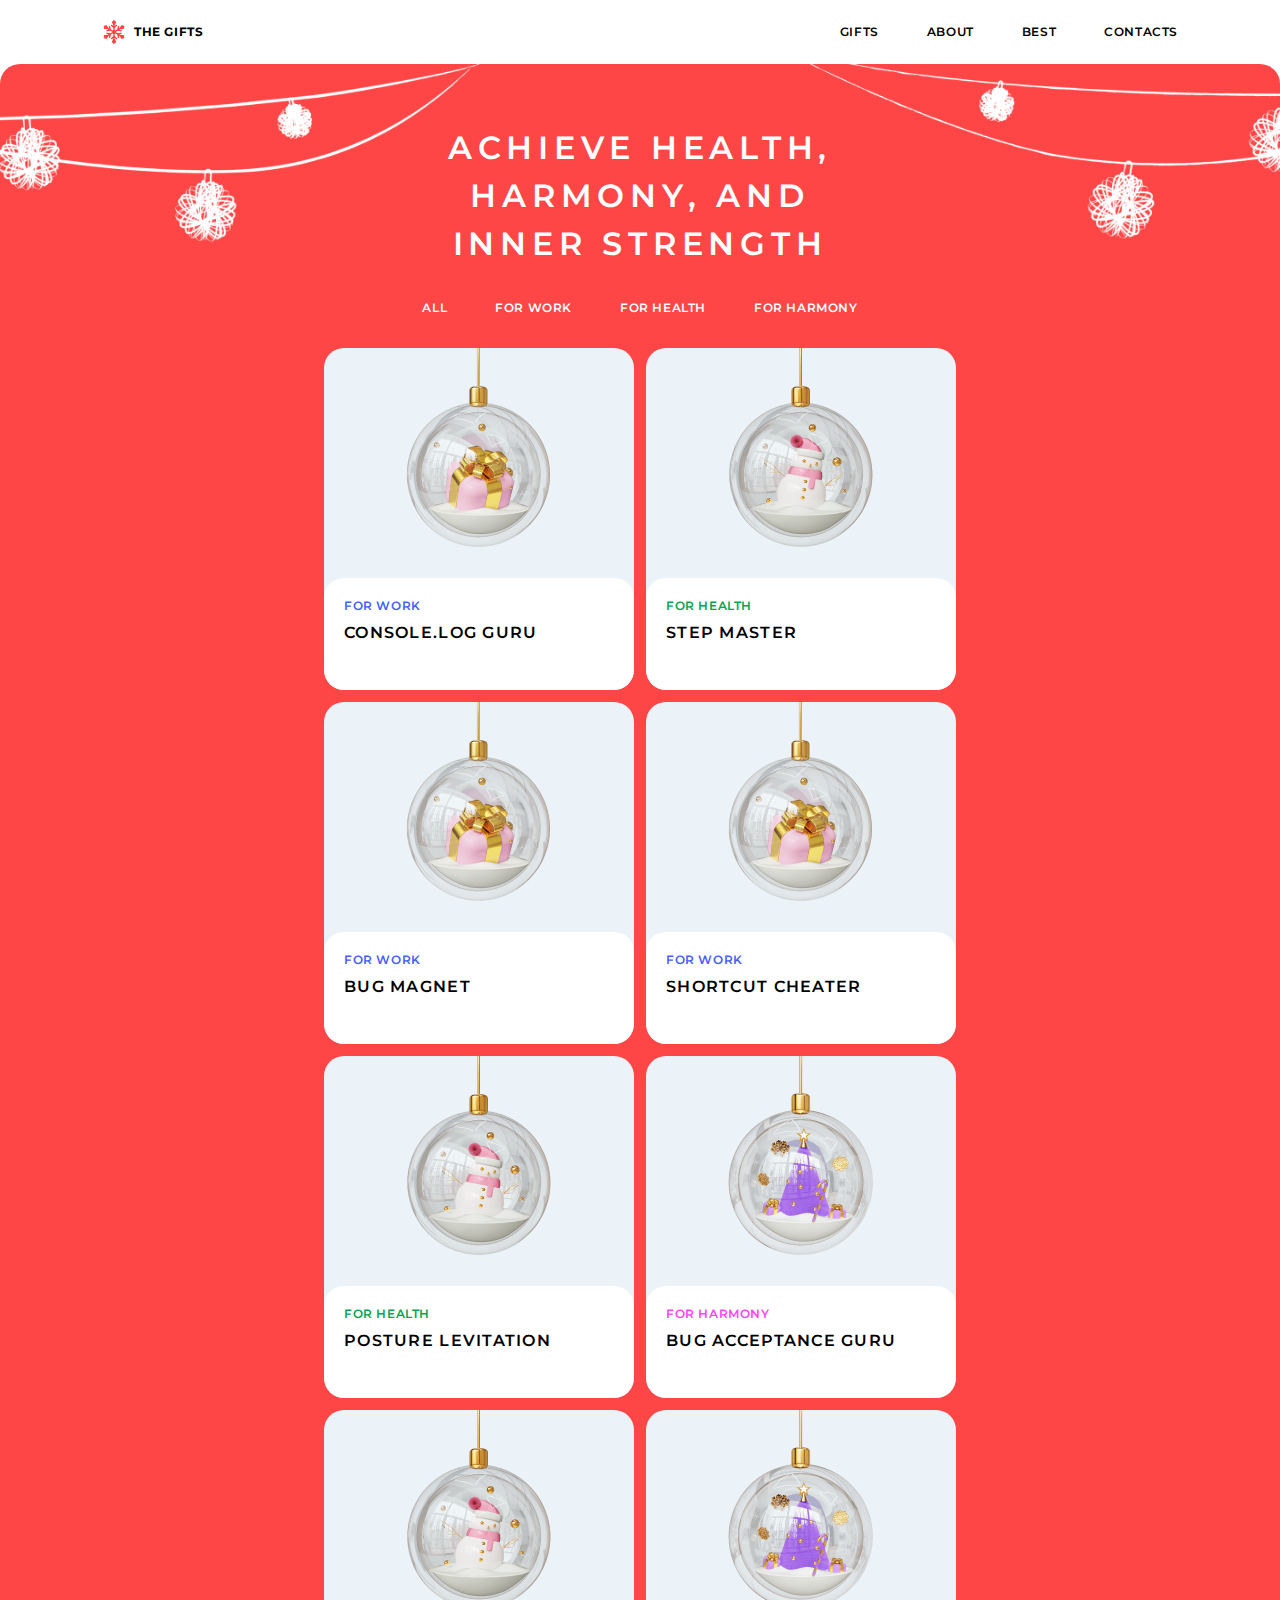
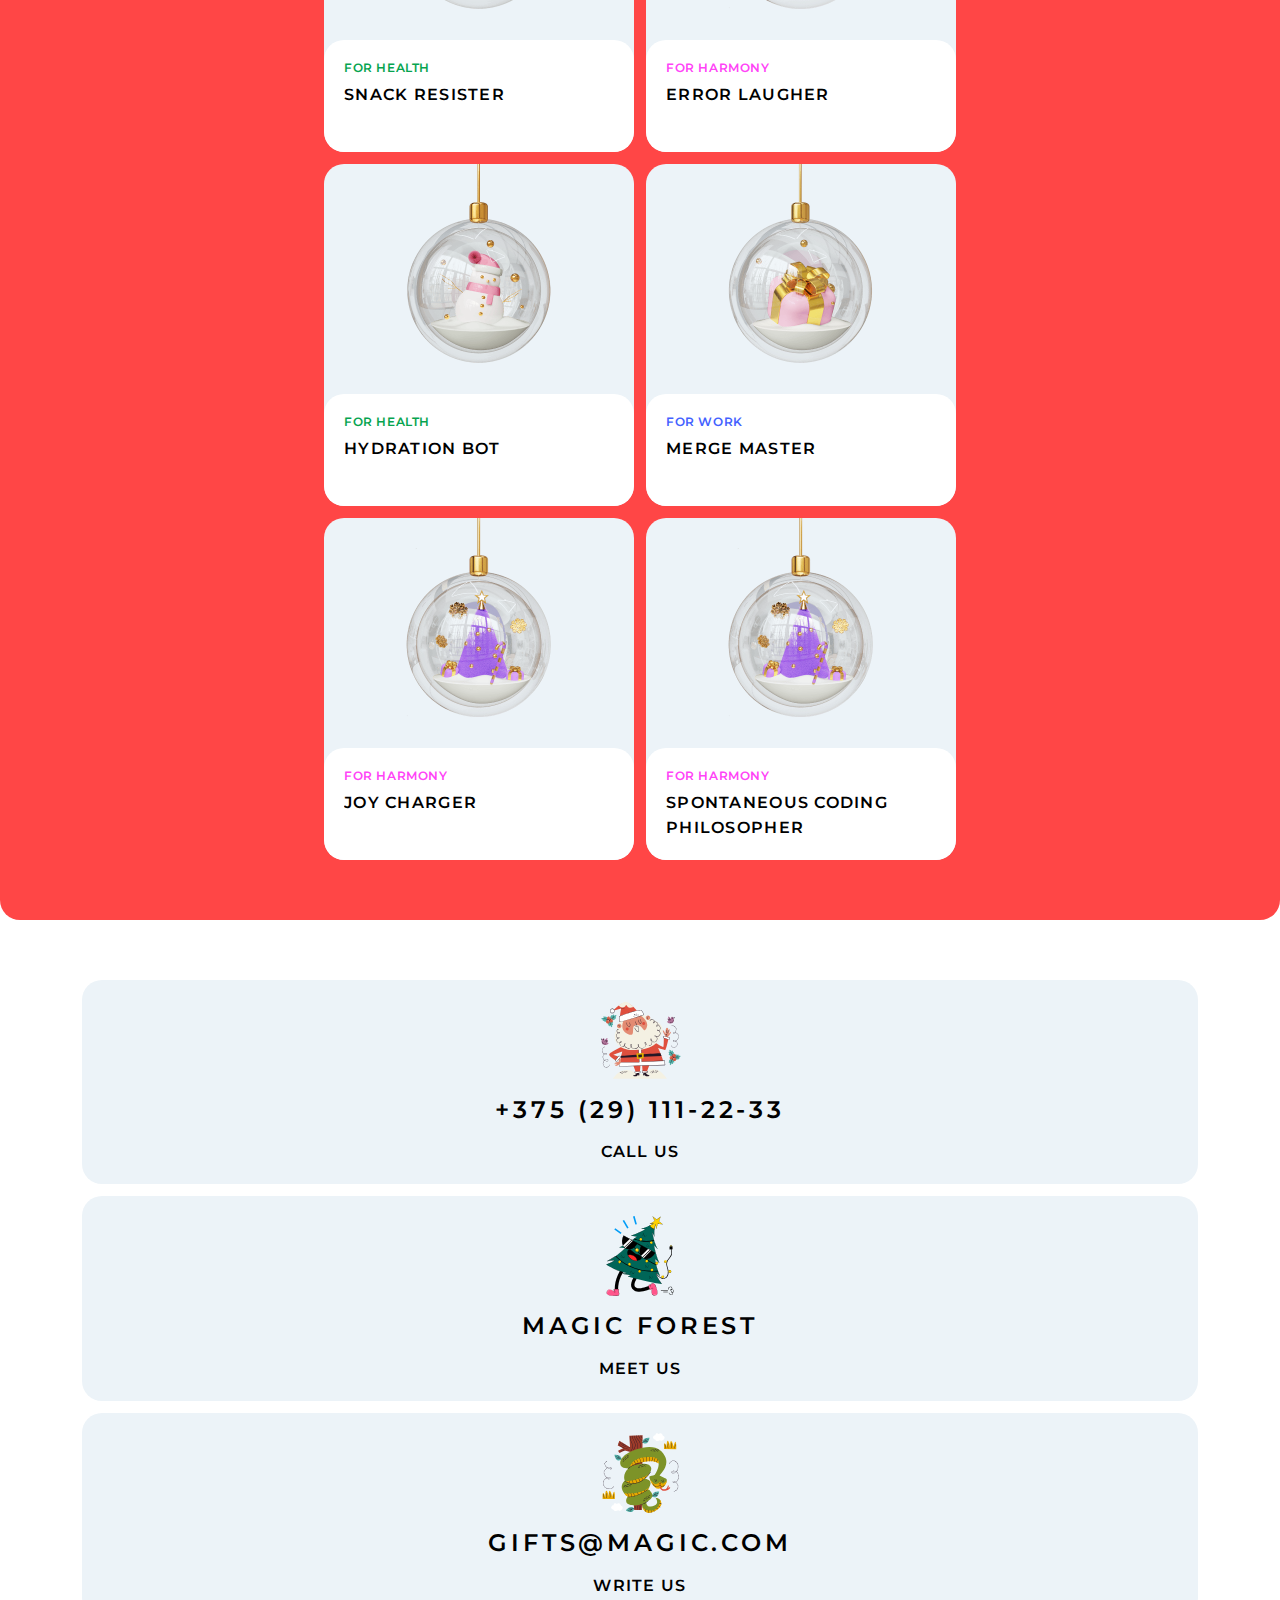
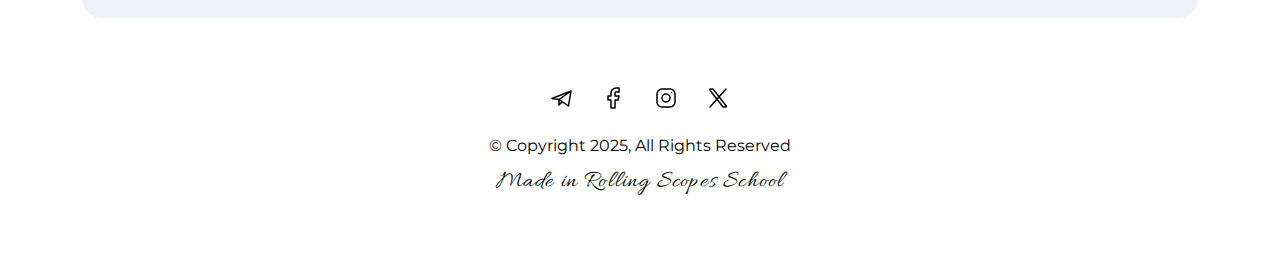
==== commit b88b76b4: "fix: fix gifts page for validator" ====
--- a/christmas-shop/pages/gifts/index.html
+++ b/christmas-shop/pages/gifts/index.html
@@ -2,19 +2,13 @@
 <html lang="en">
 <head>
     <meta charset="UTF-8">
-    <meta name="viewport" content="width=device-width, initial-scale=1.0">
     <title>Christmas Shop</title>
-    <script type="module" defer src="../scripts/burger.js"></script>
-    <script type="module" defer src="../scripts/categories.js"></script>
-    <script type="module" defer src="../scripts/button-up.js"></script>
-    <script type="module" defer src="../scripts/modal.js"></script>
     <link rel="icon" href="../../Vector.ico" type="image/x-icon">
     <link rel="stylesheet" href="https://cdnjs.cloudflare.com/ajax/libs/modern-normalize/3.0.1/modern-normalize.css" integrity="sha512-gnAN+RgTMylunXI7AMg+PtcUGpKZFkZJoFIkAWvdPFRrFJz3p2tx4+9xbjILRfN7CzoViMgS8vSf06fSQzWZjA==" crossorigin="anonymous" referrerpolicy="no-referrer">
     <link rel="stylesheet" href="../styles/base/style.css">
     <link rel="stylesheet" href="../styles/base/typography.css">
     <link rel="stylesheet" href="../styles/header/style.css">
     <link rel="stylesheet" href="../styles/footer/style.css">
-    <link rel="stylesheet" href="../styles/burger/style.css">
     <link rel="stylesheet" href="style.css">
 </head>
 <body>
@@ -34,287 +28,136 @@
           <h4>the gifts</h4>
         </div>
       </a>
-      <nav class="nav-bar">
-        <ul class="nav-container">
-          <li class="non-interactive">
-            <a href="../gifts/" class="">gifts</a>
-          </li>
-          <li>
-            <a href="../home/#about">about</a>
-          </li>
-          <li>
-            <a href="../home/#bestGifts">best</a>
-          </li>
-          <li>
-            <a href="#contacts">contacts</a>
-          </li>
-        </ul>
-      </nav>
-      <div class="burger" id="burger">
-        <span></span>
-        <span></span>
-      </div>
-      <ul class="burger-menu" id="burgerMenu">
-        <li><a href="../gifts/" class="action-large">gifts</a></li>
-        <li><a href="../home/#about" class="action-large">about</a></li>
-        <li><a href="../home/#bestGifts" class="action-large">best</a></li>
-        <li><a href="../home/#contacts" class="action-large">contacts</a></li>
-      </ul>
-    </header>
+  <nav>
+    <ul class="nav-container">
+      <li class="non-interactive">
+        <a href="../gifts/" class="">gifts</a>
+      </li>
+      <li>
+        <a href="../home/#about">about</a>
+      </li>
+      <li>
+        <a href="../home/#bestGifts">best</a>
+      </li>
+      <li>
+        <a href="#contacts">contacts</a>
+      </li>
+    </ul>
+  </nav>
+</header>
     <main>
       <div class="bg-width-wrapper">
         <div class="gifts-bg-wrapper">
           <section class="gifts">
             <h1 class="header1 color-static-white text-align-center">Achieve health,<br> harmony, and<br> inner strength</h1>
-            <ul class="tabs color-static-white" id="tabs-container">
-              <li>
-                <button class="tab-item active action-small" data-category="all">all</button>
-              </li>
-              <li>
-                <button class="tab-item action-small" data-category="For Work">for work</button>
-              </li>
-              <li>
-                <button class="tab-item action-small" data-category="For Health">for health</button>
-              </li>
-              <li>
-                <button class="tab-item action-small" data-category="For Harmony">for harmony</button>
+            <ul class="tabs color-static-white">
+              <li class="tab-item default-hover">
+                <p class="action-small">all</p>
+              </li>
+              <li class="tab-item">
+                <p class="action-small">for work</p>
+              </li>
+              <li class="tab-item">
+                <p class="action-small">for health</p>
+              </li>
+              <li class="tab-item">
+                <p class="action-small">for harmony</p>
               </li>
             </ul>
-            <ul class="gifts-pagination-container" id="gift-card-container">
+            <ul class="gifts-pagination-container">
+              <li class="gift-card">
+                <img class="gift-img" src="../../assets/images/img-compressed/gift-for-work.png" alt="image of a gift">
+                <div class="gift-card-text-container">
+                  <h4 class="header4 for-work">for work</h4>
+                  <h3 class="header3 truncate">Console.log Guru</h3>
+                </div>
+              </li>
+              <li class="gift-card">
+                <img class="gift-img" src="../../assets/images/img-compressed/gift-for-health.png" alt="image of a gift">
+                <div class="gift-card-text-container">
+                  <h4 class="header4 for-health">for health</h4>
+                  <h3 class="header3 truncate">Step Master</h3>
+                </div>
+              </li>
+              <li class="gift-card">
+                <img class="gift-img" src="../../assets/images/img-compressed/gift-for-work.png" alt="image of a gift">
+                <div class="gift-card-text-container">
+                  <h4 class="header4 for-work">for work</h4>
+                  <h3 class="header3 truncate">Bug Magnet</h3>
+                </div>
+              </li>
+              <li class="gift-card">
+                <img class="gift-img" src="../../assets/images/img-compressed/gift-for-work.png" alt="image of a gift">
+                <div class="gift-card-text-container">
+                  <h4 class="header4 for-work">for work</h4>
+                  <h3 class="header3 truncate">Shortcut Cheater</h3>
+                </div>
+              </li>
+              <li class="gift-card">
+                <img class="gift-img" src="../../assets/images/img-compressed/gift-for-health.png" alt="image of a gift">
+                <div class="gift-card-text-container">
+                  <h4 class="header4 for-health">for health</h4>
+                  <h3 class="header3 truncate">Posture Levitation</h3>
+                </div>
+              </li>
+              <li class="gift-card">
+                <img class="gift-img" src="../../assets/images/img-compressed/gift-for-harmony.png" alt="image of a gift">
+                <div class="gift-card-text-container">
+                  <h4 class="header4 for-harmony">for harmony</h4>
+                  <h3 class="header3 truncate">Bug Acceptance Guru</h3>
+                </div>
+              </li>
+              <li class="gift-card">
+                <img class="gift-img" src="../../assets/images/img-compressed/gift-for-health.png" alt="image of a gift">
+                <div class="gift-card-text-container">
+                  <h4 class="header4 for-health">for health</h4>
+                  <h3 class="header3 truncate">Snack Resister</h3>
+                </div>
+              </li>
+              <li class="gift-card">
+                <img class="gift-img" src="../../assets/images/img-compressed/gift-for-harmony.png" alt="image of a gift">
+                <div class="gift-card-text-container">
+                  <h4 class="header4 for-harmony">for harmony</h4>
+                  <h3 class="header3 truncate">Error Laugher</h3>
+                </div>
+              </li>
+              <li class="gift-card">
+                <img class="gift-img" src="../../assets/images/img-compressed/gift-for-health.png" alt="image of a gift">
+                <div class="gift-card-text-container">
+                  <h4 class="header4 for-health">for health</h4>
+                  <h3 class="header3 truncate">Hydration Bot</h3>
+                </div>
+              </li>
+              <li class="gift-card">
+                <img class="gift-img" src="../../assets/images/img-compressed/gift-for-work.png" alt="image of a gift">
+                <div class="gift-card-text-container">
+                  <h4 class="header4 for-work">for work</h4>
+                  <h3 class="header3 truncate">Merge Master</h3>
+                </div>
+              </li>
+              <li class="gift-card">
+                <img class="gift-img" src="../../assets/images/img-compressed/gift-for-harmony.png" alt="image of a gift">
+                <div class="gift-card-text-container">
+                  <h4 class="header4 for-harmony">for harmony</h4>
+                  <h3 class="header3 truncate">Joy Charger</h3>
+                </div>
+              </li>
+              <li class="gift-card">
+                <img class="gift-img" src="../../assets/images/img-compressed/gift-for-harmony.png" alt="image of a gift">
+                <div class="gift-card-text-container">
+                  <h4 class="header4 for-harmony">for harmony</h4>
+                  <h3 class="header3 truncate">Spontaneous Coding Philosopher</h3>
+                </div>
+              </li>
             </ul>
           </section>
-        </div>
-        <button class="button-up" id="buttonUp">
-          <svg width="24" height="24" viewBox="0 0 24 24" fill="none" xmlns="http://www.w3.org/2000/svg">
-            <path d="M12 5V19" stroke="#FF4646" stroke-linecap="round" stroke-linejoin="round" />
-            <path d="M18 11L12 5" stroke="#FF4646" stroke-linecap="round" stroke-linejoin="round" />
-            <path d="M6 11L12 5" stroke="#FF4646" stroke-linecap="round" stroke-linejoin="round" />
-          </svg>
-        </button>
-      </div>
-      <div id="modalOverlay" class="modal-overlay">
-        <div class="modal-window" id="modalWindow">
-          <button id="closeModalBtn" class="close-btn">&times;</button>
-          <div class="image-container">
-            <img id="modalImg" src="../../assets/images/img-compressed/gift-for-work.png" alt="image of a gift">
-          </div>
-          <div class="gift-card-text-container">
-            <h4 class="header4 for-work" id="modalCategory"></h4>
-            <h3 class="header3 truncate" id="modalName"></h3>
-            <p class="paragraph" id="modalDescription"></p>
-            <h4 class="header4">Adds superpowers to:</h4>
-            <div class="superpowers">
-              <div><span class="paragraph">Live</span><span id="livePower" class="paragraph"></span><span><svg width="16" height="16" viewBox="0 0 16 16" fill="currentColor" xmlns="http://www.w3.org/2000/svg">
-                    <g clip-path="url(#clip0_5166_28)">
-                      <path d="M12.1959 9.88162L11.6482 9.56542L13.1158 9.17219L12.8732 8.26704L10.5005 8.90278L9.38146 8.25667C9.39689 8.17336 9.40538 8.08765 9.40538 7.99997C9.40538 7.91229 9.39692 7.82655 9.38146 7.74327L10.5005 7.09716L12.8732 7.7329L13.1158 6.82775L11.6482 6.43452L12.1959 6.11831L14.546 5.97725L14.8921 4.02063L13.0246 3.34203L11.7274 5.30677L11.1797 5.62297L11.5729 4.15545L10.6678 3.91293L10.032 6.28561L8.91226 6.93211C8.78247 6.82103 8.63242 6.73313 8.4683 6.67494V5.3828L10.2052 3.64586L9.5426 2.98325L8.46827 4.05755V3.42515L9.51792 1.32584L7.99976 0L6.48157 1.3259L7.53122 3.42521V4.05761L6.45689 2.98332L5.79429 3.64592L7.53119 5.38286V6.675C7.36708 6.73319 7.21702 6.82109 7.08724 6.93217L5.96746 6.28568L5.33171 3.91299L4.42656 4.15551L4.81979 5.62304L4.27213 5.30684L2.9749 3.34209L1.10742 4.02069L1.45349 5.97731L3.80362 6.11838L4.35128 6.43458L2.88375 6.82781L3.1263 7.73296L5.49898 7.09722L6.61807 7.74333C6.60264 7.82664 6.59414 7.91235 6.59414 8.00003C6.59414 8.08771 6.60261 8.17345 6.61807 8.25673L5.49898 8.90285L3.1263 8.2671L2.88375 9.17226L4.35128 9.56548L3.80362 9.88169L1.45349 10.0227L1.10742 11.9793L2.97493 12.6579L4.27216 10.6932L4.81985 10.377L4.42662 11.8445L5.33177 12.087L5.96752 9.71435L7.0873 9.06786C7.21708 9.17894 7.36714 9.26684 7.53125 9.32503V10.6172L5.79435 12.3541L6.45696 13.0167L7.53129 11.9424V12.5748L6.48163 14.6741L7.99983 16L9.51802 14.6741L8.46837 12.5748V11.9424L9.5427 13.0167L10.2053 12.3541L8.4684 10.6172V9.32503C8.63251 9.26684 8.78257 9.17894 8.91235 9.06786L10.0321 9.71435L10.6679 12.087L11.573 11.8445L11.1798 10.377L11.7275 10.6932L13.0247 12.6579L14.8922 11.9793L14.5462 10.0227L12.1959 9.88162Z" fill="inherit" />
-                    </g>
-                    <defs>
-                      <clipPath id="clip0_5166_28">
-                        <rect width="16" height="16" fill="white" />
-                      </clipPath>
-                    </defs>
-                  </svg><svg width="16" height="16" viewBox="0 0 16 16" fill="currentColor" xmlns="http://www.w3.org/2000/svg">
-                    <g clip-path="url(#clip0_5166_28)">
-                      <path d="M12.1959 9.88162L11.6482 9.56542L13.1158 9.17219L12.8732 8.26704L10.5005 8.90278L9.38146 8.25667C9.39689 8.17336 9.40538 8.08765 9.40538 7.99997C9.40538 7.91229 9.39692 7.82655 9.38146 7.74327L10.5005 7.09716L12.8732 7.7329L13.1158 6.82775L11.6482 6.43452L12.1959 6.11831L14.546 5.97725L14.8921 4.02063L13.0246 3.34203L11.7274 5.30677L11.1797 5.62297L11.5729 4.15545L10.6678 3.91293L10.032 6.28561L8.91226 6.93211C8.78247 6.82103 8.63242 6.73313 8.4683 6.67494V5.3828L10.2052 3.64586L9.5426 2.98325L8.46827 4.05755V3.42515L9.51792 1.32584L7.99976 0L6.48157 1.3259L7.53122 3.42521V4.05761L6.45689 2.98332L5.79429 3.64592L7.53119 5.38286V6.675C7.36708 6.73319 7.21702 6.82109 7.08724 6.93217L5.96746 6.28568L5.33171 3.91299L4.42656 4.15551L4.81979 5.62304L4.27213 5.30684L2.9749 3.34209L1.10742 4.02069L1.45349 5.97731L3.80362 6.11838L4.35128 6.43458L2.88375 6.82781L3.1263 7.73296L5.49898 7.09722L6.61807 7.74333C6.60264 7.82664 6.59414 7.91235 6.59414 8.00003C6.59414 8.08771 6.60261 8.17345 6.61807 8.25673L5.49898 8.90285L3.1263 8.2671L2.88375 9.17226L4.35128 9.56548L3.80362 9.88169L1.45349 10.0227L1.10742 11.9793L2.97493 12.6579L4.27216 10.6932L4.81985 10.377L4.42662 11.8445L5.33177 12.087L5.96752 9.71435L7.0873 9.06786C7.21708 9.17894 7.36714 9.26684 7.53125 9.32503V10.6172L5.79435 12.3541L6.45696 13.0167L7.53129 11.9424V12.5748L6.48163 14.6741L7.99983 16L9.51802 14.6741L8.46837 12.5748V11.9424L9.5427 13.0167L10.2053 12.3541L8.4684 10.6172V9.32503C8.63251 9.26684 8.78257 9.17894 8.91235 9.06786L10.0321 9.71435L10.6679 12.087L11.573 11.8445L11.1798 10.377L11.7275 10.6932L13.0247 12.6579L14.8922 11.9793L14.5462 10.0227L12.1959 9.88162Z" fill="inherit" />
-                    </g>
-                    <defs>
-                      <clipPath id="clip0_5166_28">
-                        <rect width="16" height="16" fill="white" />
-                      </clipPath>
-                    </defs>
-                  </svg><svg width="16" height="16" viewBox="0 0 16 16" fill="currentColor" xmlns="http://www.w3.org/2000/svg">
-                    <g clip-path="url(#clip0_5166_28)">
-                      <path d="M12.1959 9.88162L11.6482 9.56542L13.1158 9.17219L12.8732 8.26704L10.5005 8.90278L9.38146 8.25667C9.39689 8.17336 9.40538 8.08765 9.40538 7.99997C9.40538 7.91229 9.39692 7.82655 9.38146 7.74327L10.5005 7.09716L12.8732 7.7329L13.1158 6.82775L11.6482 6.43452L12.1959 6.11831L14.546 5.97725L14.8921 4.02063L13.0246 3.34203L11.7274 5.30677L11.1797 5.62297L11.5729 4.15545L10.6678 3.91293L10.032 6.28561L8.91226 6.93211C8.78247 6.82103 8.63242 6.73313 8.4683 6.67494V5.3828L10.2052 3.64586L9.5426 2.98325L8.46827 4.05755V3.42515L9.51792 1.32584L7.99976 0L6.48157 1.3259L7.53122 3.42521V4.05761L6.45689 2.98332L5.79429 3.64592L7.53119 5.38286V6.675C7.36708 6.73319 7.21702 6.82109 7.08724 6.93217L5.96746 6.28568L5.33171 3.91299L4.42656 4.15551L4.81979 5.62304L4.27213 5.30684L2.9749 3.34209L1.10742 4.02069L1.45349 5.97731L3.80362 6.11838L4.35128 6.43458L2.88375 6.82781L3.1263 7.73296L5.49898 7.09722L6.61807 7.74333C6.60264 7.82664 6.59414 7.91235 6.59414 8.00003C6.59414 8.08771 6.60261 8.17345 6.61807 8.25673L5.49898 8.90285L3.1263 8.2671L2.88375 9.17226L4.35128 9.56548L3.80362 9.88169L1.45349 10.0227L1.10742 11.9793L2.97493 12.6579L4.27216 10.6932L4.81985 10.377L4.42662 11.8445L5.33177 12.087L5.96752 9.71435L7.0873 9.06786C7.21708 9.17894 7.36714 9.26684 7.53125 9.32503V10.6172L5.79435 12.3541L6.45696 13.0167L7.53129 11.9424V12.5748L6.48163 14.6741L7.99983 16L9.51802 14.6741L8.46837 12.5748V11.9424L9.5427 13.0167L10.2053 12.3541L8.4684 10.6172V9.32503C8.63251 9.26684 8.78257 9.17894 8.91235 9.06786L10.0321 9.71435L10.6679 12.087L11.573 11.8445L11.1798 10.377L11.7275 10.6932L13.0247 12.6579L14.8922 11.9793L14.5462 10.0227L12.1959 9.88162Z" fill="inherit" />
-                    </g>
-                    <defs>
-                      <clipPath id="clip0_5166_28">
-                        <rect width="16" height="16" fill="white" />
-                      </clipPath>
-                    </defs>
-                  </svg><svg width="16" height="16" viewBox="0 0 16 16" fill="currentColor" xmlns="http://www.w3.org/2000/svg">
-                    <g clip-path="url(#clip0_5166_28)">
-                      <path d="M12.1959 9.88162L11.6482 9.56542L13.1158 9.17219L12.8732 8.26704L10.5005 8.90278L9.38146 8.25667C9.39689 8.17336 9.40538 8.08765 9.40538 7.99997C9.40538 7.91229 9.39692 7.82655 9.38146 7.74327L10.5005 7.09716L12.8732 7.7329L13.1158 6.82775L11.6482 6.43452L12.1959 6.11831L14.546 5.97725L14.8921 4.02063L13.0246 3.34203L11.7274 5.30677L11.1797 5.62297L11.5729 4.15545L10.6678 3.91293L10.032 6.28561L8.91226 6.93211C8.78247 6.82103 8.63242 6.73313 8.4683 6.67494V5.3828L10.2052 3.64586L9.5426 2.98325L8.46827 4.05755V3.42515L9.51792 1.32584L7.99976 0L6.48157 1.3259L7.53122 3.42521V4.05761L6.45689 2.98332L5.79429 3.64592L7.53119 5.38286V6.675C7.36708 6.73319 7.21702 6.82109 7.08724 6.93217L5.96746 6.28568L5.33171 3.91299L4.42656 4.15551L4.81979 5.62304L4.27213 5.30684L2.9749 3.34209L1.10742 4.02069L1.45349 5.97731L3.80362 6.11838L4.35128 6.43458L2.88375 6.82781L3.1263 7.73296L5.49898 7.09722L6.61807 7.74333C6.60264 7.82664 6.59414 7.91235 6.59414 8.00003C6.59414 8.08771 6.60261 8.17345 6.61807 8.25673L5.49898 8.90285L3.1263 8.2671L2.88375 9.17226L4.35128 9.56548L3.80362 9.88169L1.45349 10.0227L1.10742 11.9793L2.97493 12.6579L4.27216 10.6932L4.81985 10.377L4.42662 11.8445L5.33177 12.087L5.96752 9.71435L7.0873 9.06786C7.21708 9.17894 7.36714 9.26684 7.53125 9.32503V10.6172L5.79435 12.3541L6.45696 13.0167L7.53129 11.9424V12.5748L6.48163 14.6741L7.99983 16L9.51802 14.6741L8.46837 12.5748V11.9424L9.5427 13.0167L10.2053 12.3541L8.4684 10.6172V9.32503C8.63251 9.26684 8.78257 9.17894 8.91235 9.06786L10.0321 9.71435L10.6679 12.087L11.573 11.8445L11.1798 10.377L11.7275 10.6932L13.0247 12.6579L14.8922 11.9793L14.5462 10.0227L12.1959 9.88162Z" fill="inherit" />
-                    </g>
-                    <defs>
-                      <clipPath id="clip0_5166_28">
-                        <rect width="16" height="16" fill="white" />
-                      </clipPath>
-                    </defs>
-                  </svg><svg width="16" height="16" viewBox="0 0 16 16" fill="currentColor" xmlns="http://www.w3.org/2000/svg">
-                    <g clip-path="url(#clip0_5166_28)">
-                      <path d="M12.1959 9.88162L11.6482 9.56542L13.1158 9.17219L12.8732 8.26704L10.5005 8.90278L9.38146 8.25667C9.39689 8.17336 9.40538 8.08765 9.40538 7.99997C9.40538 7.91229 9.39692 7.82655 9.38146 7.74327L10.5005 7.09716L12.8732 7.7329L13.1158 6.82775L11.6482 6.43452L12.1959 6.11831L14.546 5.97725L14.8921 4.02063L13.0246 3.34203L11.7274 5.30677L11.1797 5.62297L11.5729 4.15545L10.6678 3.91293L10.032 6.28561L8.91226 6.93211C8.78247 6.82103 8.63242 6.73313 8.4683 6.67494V5.3828L10.2052 3.64586L9.5426 2.98325L8.46827 4.05755V3.42515L9.51792 1.32584L7.99976 0L6.48157 1.3259L7.53122 3.42521V4.05761L6.45689 2.98332L5.79429 3.64592L7.53119 5.38286V6.675C7.36708 6.73319 7.21702 6.82109 7.08724 6.93217L5.96746 6.28568L5.33171 3.91299L4.42656 4.15551L4.81979 5.62304L4.27213 5.30684L2.9749 3.34209L1.10742 4.02069L1.45349 5.97731L3.80362 6.11838L4.35128 6.43458L2.88375 6.82781L3.1263 7.73296L5.49898 7.09722L6.61807 7.74333C6.60264 7.82664 6.59414 7.91235 6.59414 8.00003C6.59414 8.08771 6.60261 8.17345 6.61807 8.25673L5.49898 8.90285L3.1263 8.2671L2.88375 9.17226L4.35128 9.56548L3.80362 9.88169L1.45349 10.0227L1.10742 11.9793L2.97493 12.6579L4.27216 10.6932L4.81985 10.377L4.42662 11.8445L5.33177 12.087L5.96752 9.71435L7.0873 9.06786C7.21708 9.17894 7.36714 9.26684 7.53125 9.32503V10.6172L5.79435 12.3541L6.45696 13.0167L7.53129 11.9424V12.5748L6.48163 14.6741L7.99983 16L9.51802 14.6741L8.46837 12.5748V11.9424L9.5427 13.0167L10.2053 12.3541L8.4684 10.6172V9.32503C8.63251 9.26684 8.78257 9.17894 8.91235 9.06786L10.0321 9.71435L10.6679 12.087L11.573 11.8445L11.1798 10.377L11.7275 10.6932L13.0247 12.6579L14.8922 11.9793L14.5462 10.0227L12.1959 9.88162Z" fill="inherit" />
-                    </g>
-                    <defs>
-                      <clipPath id="clip0_5166_28">
-                        <rect width="16" height="16" fill="white" />
-                      </clipPath>
-                    </defs>
-                  </svg></span></div>
-              <div><span class="paragraph">Create</span><span id="createPower" class="paragraph"></span><span>
-                  <svg width="16" height="16" viewBox="0 0 16 16" fill="currentColor" xmlns="http://www.w3.org/2000/svg">
-                    <g clip-path="url(#clip0_5166_28)">
-                      <path d="M12.1959 9.88162L11.6482 9.56542L13.1158 9.17219L12.8732 8.26704L10.5005 8.90278L9.38146 8.25667C9.39689 8.17336 9.40538 8.08765 9.40538 7.99997C9.40538 7.91229 9.39692 7.82655 9.38146 7.74327L10.5005 7.09716L12.8732 7.7329L13.1158 6.82775L11.6482 6.43452L12.1959 6.11831L14.546 5.97725L14.8921 4.02063L13.0246 3.34203L11.7274 5.30677L11.1797 5.62297L11.5729 4.15545L10.6678 3.91293L10.032 6.28561L8.91226 6.93211C8.78247 6.82103 8.63242 6.73313 8.4683 6.67494V5.3828L10.2052 3.64586L9.5426 2.98325L8.46827 4.05755V3.42515L9.51792 1.32584L7.99976 0L6.48157 1.3259L7.53122 3.42521V4.05761L6.45689 2.98332L5.79429 3.64592L7.53119 5.38286V6.675C7.36708 6.73319 7.21702 6.82109 7.08724 6.93217L5.96746 6.28568L5.33171 3.91299L4.42656 4.15551L4.81979 5.62304L4.27213 5.30684L2.9749 3.34209L1.10742 4.02069L1.45349 5.97731L3.80362 6.11838L4.35128 6.43458L2.88375 6.82781L3.1263 7.73296L5.49898 7.09722L6.61807 7.74333C6.60264 7.82664 6.59414 7.91235 6.59414 8.00003C6.59414 8.08771 6.60261 8.17345 6.61807 8.25673L5.49898 8.90285L3.1263 8.2671L2.88375 9.17226L4.35128 9.56548L3.80362 9.88169L1.45349 10.0227L1.10742 11.9793L2.97493 12.6579L4.27216 10.6932L4.81985 10.377L4.42662 11.8445L5.33177 12.087L5.96752 9.71435L7.0873 9.06786C7.21708 9.17894 7.36714 9.26684 7.53125 9.32503V10.6172L5.79435 12.3541L6.45696 13.0167L7.53129 11.9424V12.5748L6.48163 14.6741L7.99983 16L9.51802 14.6741L8.46837 12.5748V11.9424L9.5427 13.0167L10.2053 12.3541L8.4684 10.6172V9.32503C8.63251 9.26684 8.78257 9.17894 8.91235 9.06786L10.0321 9.71435L10.6679 12.087L11.573 11.8445L11.1798 10.377L11.7275 10.6932L13.0247 12.6579L14.8922 11.9793L14.5462 10.0227L12.1959 9.88162Z" fill="inherit" />
-                    </g>
-                    <defs>
-                      <clipPath id="clip0_5166_28">
-                        <rect width="16" height="16" fill="white" />
-                      </clipPath>
-                    </defs>
-                  </svg>
-                  <svg width="16" height="16" viewBox="0 0 16 16" fill="currentColor" xmlns="http://www.w3.org/2000/svg">
-                    <g clip-path="url(#clip0_5166_28)">
-                      <path d="M12.1959 9.88162L11.6482 9.56542L13.1158 9.17219L12.8732 8.26704L10.5005 8.90278L9.38146 8.25667C9.39689 8.17336 9.40538 8.08765 9.40538 7.99997C9.40538 7.91229 9.39692 7.82655 9.38146 7.74327L10.5005 7.09716L12.8732 7.7329L13.1158 6.82775L11.6482 6.43452L12.1959 6.11831L14.546 5.97725L14.8921 4.02063L13.0246 3.34203L11.7274 5.30677L11.1797 5.62297L11.5729 4.15545L10.6678 3.91293L10.032 6.28561L8.91226 6.93211C8.78247 6.82103 8.63242 6.73313 8.4683 6.67494V5.3828L10.2052 3.64586L9.5426 2.98325L8.46827 4.05755V3.42515L9.51792 1.32584L7.99976 0L6.48157 1.3259L7.53122 3.42521V4.05761L6.45689 2.98332L5.79429 3.64592L7.53119 5.38286V6.675C7.36708 6.73319 7.21702 6.82109 7.08724 6.93217L5.96746 6.28568L5.33171 3.91299L4.42656 4.15551L4.81979 5.62304L4.27213 5.30684L2.9749 3.34209L1.10742 4.02069L1.45349 5.97731L3.80362 6.11838L4.35128 6.43458L2.88375 6.82781L3.1263 7.73296L5.49898 7.09722L6.61807 7.74333C6.60264 7.82664 6.59414 7.91235 6.59414 8.00003C6.59414 8.08771 6.60261 8.17345 6.61807 8.25673L5.49898 8.90285L3.1263 8.2671L2.88375 9.17226L4.35128 9.56548L3.80362 9.88169L1.45349 10.0227L1.10742 11.9793L2.97493 12.6579L4.27216 10.6932L4.81985 10.377L4.42662 11.8445L5.33177 12.087L5.96752 9.71435L7.0873 9.06786C7.21708 9.17894 7.36714 9.26684 7.53125 9.32503V10.6172L5.79435 12.3541L6.45696 13.0167L7.53129 11.9424V12.5748L6.48163 14.6741L7.99983 16L9.51802 14.6741L8.46837 12.5748V11.9424L9.5427 13.0167L10.2053 12.3541L8.4684 10.6172V9.32503C8.63251 9.26684 8.78257 9.17894 8.91235 9.06786L10.0321 9.71435L10.6679 12.087L11.573 11.8445L11.1798 10.377L11.7275 10.6932L13.0247 12.6579L14.8922 11.9793L14.5462 10.0227L12.1959 9.88162Z" fill="inherit" />
-                    </g>
-                    <defs>
-                      <clipPath id="clip0_5166_28">
-                        <rect width="16" height="16" fill="white" />
-                      </clipPath>
-                    </defs>
-                  </svg>
-                  <svg width="16" height="16" viewBox="0 0 16 16" fill="currentColor" xmlns="http://www.w3.org/2000/svg">
-                    <g clip-path="url(#clip0_5166_28)">
-                      <path d="M12.1959 9.88162L11.6482 9.56542L13.1158 9.17219L12.8732 8.26704L10.5005 8.90278L9.38146 8.25667C9.39689 8.17336 9.40538 8.08765 9.40538 7.99997C9.40538 7.91229 9.39692 7.82655 9.38146 7.74327L10.5005 7.09716L12.8732 7.7329L13.1158 6.82775L11.6482 6.43452L12.1959 6.11831L14.546 5.97725L14.8921 4.02063L13.0246 3.34203L11.7274 5.30677L11.1797 5.62297L11.5729 4.15545L10.6678 3.91293L10.032 6.28561L8.91226 6.93211C8.78247 6.82103 8.63242 6.73313 8.4683 6.67494V5.3828L10.2052 3.64586L9.5426 2.98325L8.46827 4.05755V3.42515L9.51792 1.32584L7.99976 0L6.48157 1.3259L7.53122 3.42521V4.05761L6.45689 2.98332L5.79429 3.64592L7.53119 5.38286V6.675C7.36708 6.73319 7.21702 6.82109 7.08724 6.93217L5.96746 6.28568L5.33171 3.91299L4.42656 4.15551L4.81979 5.62304L4.27213 5.30684L2.9749 3.34209L1.10742 4.02069L1.45349 5.97731L3.80362 6.11838L4.35128 6.43458L2.88375 6.82781L3.1263 7.73296L5.49898 7.09722L6.61807 7.74333C6.60264 7.82664 6.59414 7.91235 6.59414 8.00003C6.59414 8.08771 6.60261 8.17345 6.61807 8.25673L5.49898 8.90285L3.1263 8.2671L2.88375 9.17226L4.35128 9.56548L3.80362 9.88169L1.45349 10.0227L1.10742 11.9793L2.97493 12.6579L4.27216 10.6932L4.81985 10.377L4.42662 11.8445L5.33177 12.087L5.96752 9.71435L7.0873 9.06786C7.21708 9.17894 7.36714 9.26684 7.53125 9.32503V10.6172L5.79435 12.3541L6.45696 13.0167L7.53129 11.9424V12.5748L6.48163 14.6741L7.99983 16L9.51802 14.6741L8.46837 12.5748V11.9424L9.5427 13.0167L10.2053 12.3541L8.4684 10.6172V9.32503C8.63251 9.26684 8.78257 9.17894 8.91235 9.06786L10.0321 9.71435L10.6679 12.087L11.573 11.8445L11.1798 10.377L11.7275 10.6932L13.0247 12.6579L14.8922 11.9793L14.5462 10.0227L12.1959 9.88162Z" fill="inherit" />
-                    </g>
-                    <defs>
-                      <clipPath id="clip0_5166_28">
-                        <rect width="16" height="16" fill="white" />
-                      </clipPath>
-                    </defs>
-                  </svg>
-                  <svg width="16" height="16" viewBox="0 0 16 16" fill="currentColor" xmlns="http://www.w3.org/2000/svg">
-                    <g clip-path="url(#clip0_5166_28)">
-                      <path d="M12.1959 9.88162L11.6482 9.56542L13.1158 9.17219L12.8732 8.26704L10.5005 8.90278L9.38146 8.25667C9.39689 8.17336 9.40538 8.08765 9.40538 7.99997C9.40538 7.91229 9.39692 7.82655 9.38146 7.74327L10.5005 7.09716L12.8732 7.7329L13.1158 6.82775L11.6482 6.43452L12.1959 6.11831L14.546 5.97725L14.8921 4.02063L13.0246 3.34203L11.7274 5.30677L11.1797 5.62297L11.5729 4.15545L10.6678 3.91293L10.032 6.28561L8.91226 6.93211C8.78247 6.82103 8.63242 6.73313 8.4683 6.67494V5.3828L10.2052 3.64586L9.5426 2.98325L8.46827 4.05755V3.42515L9.51792 1.32584L7.99976 0L6.48157 1.3259L7.53122 3.42521V4.05761L6.45689 2.98332L5.79429 3.64592L7.53119 5.38286V6.675C7.36708 6.73319 7.21702 6.82109 7.08724 6.93217L5.96746 6.28568L5.33171 3.91299L4.42656 4.15551L4.81979 5.62304L4.27213 5.30684L2.9749 3.34209L1.10742 4.02069L1.45349 5.97731L3.80362 6.11838L4.35128 6.43458L2.88375 6.82781L3.1263 7.73296L5.49898 7.09722L6.61807 7.74333C6.60264 7.82664 6.59414 7.91235 6.59414 8.00003C6.59414 8.08771 6.60261 8.17345 6.61807 8.25673L5.49898 8.90285L3.1263 8.2671L2.88375 9.17226L4.35128 9.56548L3.80362 9.88169L1.45349 10.0227L1.10742 11.9793L2.97493 12.6579L4.27216 10.6932L4.81985 10.377L4.42662 11.8445L5.33177 12.087L5.96752 9.71435L7.0873 9.06786C7.21708 9.17894 7.36714 9.26684 7.53125 9.32503V10.6172L5.79435 12.3541L6.45696 13.0167L7.53129 11.9424V12.5748L6.48163 14.6741L7.99983 16L9.51802 14.6741L8.46837 12.5748V11.9424L9.5427 13.0167L10.2053 12.3541L8.4684 10.6172V9.32503C8.63251 9.26684 8.78257 9.17894 8.91235 9.06786L10.0321 9.71435L10.6679 12.087L11.573 11.8445L11.1798 10.377L11.7275 10.6932L13.0247 12.6579L14.8922 11.9793L14.5462 10.0227L12.1959 9.88162Z" fill="inherit" />
-                    </g>
-                    <defs>
-                      <clipPath id="clip0_5166_28">
-                        <rect width="16" height="16" fill="white" />
-                      </clipPath>
-                    </defs>
-                  </svg>
-                  <svg width="16" height="16" viewBox="0 0 16 16" fill="currentColor" xmlns="http://www.w3.org/2000/svg">
-                    <g clip-path="url(#clip0_5166_28)">
-                      <path d="M12.1959 9.88162L11.6482 9.56542L13.1158 9.17219L12.8732 8.26704L10.5005 8.90278L9.38146 8.25667C9.39689 8.17336 9.40538 8.08765 9.40538 7.99997C9.40538 7.91229 9.39692 7.82655 9.38146 7.74327L10.5005 7.09716L12.8732 7.7329L13.1158 6.82775L11.6482 6.43452L12.1959 6.11831L14.546 5.97725L14.8921 4.02063L13.0246 3.34203L11.7274 5.30677L11.1797 5.62297L11.5729 4.15545L10.6678 3.91293L10.032 6.28561L8.91226 6.93211C8.78247 6.82103 8.63242 6.73313 8.4683 6.67494V5.3828L10.2052 3.64586L9.5426 2.98325L8.46827 4.05755V3.42515L9.51792 1.32584L7.99976 0L6.48157 1.3259L7.53122 3.42521V4.05761L6.45689 2.98332L5.79429 3.64592L7.53119 5.38286V6.675C7.36708 6.73319 7.21702 6.82109 7.08724 6.93217L5.96746 6.28568L5.33171 3.91299L4.42656 4.15551L4.81979 5.62304L4.27213 5.30684L2.9749 3.34209L1.10742 4.02069L1.45349 5.97731L3.80362 6.11838L4.35128 6.43458L2.88375 6.82781L3.1263 7.73296L5.49898 7.09722L6.61807 7.74333C6.60264 7.82664 6.59414 7.91235 6.59414 8.00003C6.59414 8.08771 6.60261 8.17345 6.61807 8.25673L5.49898 8.90285L3.1263 8.2671L2.88375 9.17226L4.35128 9.56548L3.80362 9.88169L1.45349 10.0227L1.10742 11.9793L2.97493 12.6579L4.27216 10.6932L4.81985 10.377L4.42662 11.8445L5.33177 12.087L5.96752 9.71435L7.0873 9.06786C7.21708 9.17894 7.36714 9.26684 7.53125 9.32503V10.6172L5.79435 12.3541L6.45696 13.0167L7.53129 11.9424V12.5748L6.48163 14.6741L7.99983 16L9.51802 14.6741L8.46837 12.5748V11.9424L9.5427 13.0167L10.2053 12.3541L8.4684 10.6172V9.32503C8.63251 9.26684 8.78257 9.17894 8.91235 9.06786L10.0321 9.71435L10.6679 12.087L11.573 11.8445L11.1798 10.377L11.7275 10.6932L13.0247 12.6579L14.8922 11.9793L14.5462 10.0227L12.1959 9.88162Z" fill="inherit" />
-                    </g>
-                    <defs>
-                      <clipPath id="clip0_5166_28">
-                        <rect width="16" height="16" fill="white" />
-                      </clipPath>
-                    </defs>
-                  </svg>
-                </span></div>
-              <div><span class="paragraph">Love</span><span id="lovePower" class="paragraph"></span><span>
-                  <svg width="16" height="16" viewBox="0 0 16 16" fill="currentColor" xmlns="http://www.w3.org/2000/svg">
-                    <g clip-path="url(#clip0_5166_28)">
-                      <path d="M12.1959 9.88162L11.6482 9.56542L13.1158 9.17219L12.8732 8.26704L10.5005 8.90278L9.38146 8.25667C9.39689 8.17336 9.40538 8.08765 9.40538 7.99997C9.40538 7.91229 9.39692 7.82655 9.38146 7.74327L10.5005 7.09716L12.8732 7.7329L13.1158 6.82775L11.6482 6.43452L12.1959 6.11831L14.546 5.97725L14.8921 4.02063L13.0246 3.34203L11.7274 5.30677L11.1797 5.62297L11.5729 4.15545L10.6678 3.91293L10.032 6.28561L8.91226 6.93211C8.78247 6.82103 8.63242 6.73313 8.4683 6.67494V5.3828L10.2052 3.64586L9.5426 2.98325L8.46827 4.05755V3.42515L9.51792 1.32584L7.99976 0L6.48157 1.3259L7.53122 3.42521V4.05761L6.45689 2.98332L5.79429 3.64592L7.53119 5.38286V6.675C7.36708 6.73319 7.21702 6.82109 7.08724 6.93217L5.96746 6.28568L5.33171 3.91299L4.42656 4.15551L4.81979 5.62304L4.27213 5.30684L2.9749 3.34209L1.10742 4.02069L1.45349 5.97731L3.80362 6.11838L4.35128 6.43458L2.88375 6.82781L3.1263 7.73296L5.49898 7.09722L6.61807 7.74333C6.60264 7.82664 6.59414 7.91235 6.59414 8.00003C6.59414 8.08771 6.60261 8.17345 6.61807 8.25673L5.49898 8.90285L3.1263 8.2671L2.88375 9.17226L4.35128 9.56548L3.80362 9.88169L1.45349 10.0227L1.10742 11.9793L2.97493 12.6579L4.27216 10.6932L4.81985 10.377L4.42662 11.8445L5.33177 12.087L5.96752 9.71435L7.0873 9.06786C7.21708 9.17894 7.36714 9.26684 7.53125 9.32503V10.6172L5.79435 12.3541L6.45696 13.0167L7.53129 11.9424V12.5748L6.48163 14.6741L7.99983 16L9.51802 14.6741L8.46837 12.5748V11.9424L9.5427 13.0167L10.2053 12.3541L8.4684 10.6172V9.32503C8.63251 9.26684 8.78257 9.17894 8.91235 9.06786L10.0321 9.71435L10.6679 12.087L11.573 11.8445L11.1798 10.377L11.7275 10.6932L13.0247 12.6579L14.8922 11.9793L14.5462 10.0227L12.1959 9.88162Z" fill="inherit" />
-                    </g>
-                    <defs>
-                      <clipPath id="clip0_5166_28">
-                        <rect width="16" height="16" fill="white" />
-                      </clipPath>
-                    </defs>
-                  </svg>
-                  <svg width="16" height="16" viewBox="0 0 16 16" fill="currentColor" xmlns="http://www.w3.org/2000/svg">
-                    <g clip-path="url(#clip0_5166_28)">
-                      <path d="M12.1959 9.88162L11.6482 9.56542L13.1158 9.17219L12.8732 8.26704L10.5005 8.90278L9.38146 8.25667C9.39689 8.17336 9.40538 8.08765 9.40538 7.99997C9.40538 7.91229 9.39692 7.82655 9.38146 7.74327L10.5005 7.09716L12.8732 7.7329L13.1158 6.82775L11.6482 6.43452L12.1959 6.11831L14.546 5.97725L14.8921 4.02063L13.0246 3.34203L11.7274 5.30677L11.1797 5.62297L11.5729 4.15545L10.6678 3.91293L10.032 6.28561L8.91226 6.93211C8.78247 6.82103 8.63242 6.73313 8.4683 6.67494V5.3828L10.2052 3.64586L9.5426 2.98325L8.46827 4.05755V3.42515L9.51792 1.32584L7.99976 0L6.48157 1.3259L7.53122 3.42521V4.05761L6.45689 2.98332L5.79429 3.64592L7.53119 5.38286V6.675C7.36708 6.73319 7.21702 6.82109 7.08724 6.93217L5.96746 6.28568L5.33171 3.91299L4.42656 4.15551L4.81979 5.62304L4.27213 5.30684L2.9749 3.34209L1.10742 4.02069L1.45349 5.97731L3.80362 6.11838L4.35128 6.43458L2.88375 6.82781L3.1263 7.73296L5.49898 7.09722L6.61807 7.74333C6.60264 7.82664 6.59414 7.91235 6.59414 8.00003C6.59414 8.08771 6.60261 8.17345 6.61807 8.25673L5.49898 8.90285L3.1263 8.2671L2.88375 9.17226L4.35128 9.56548L3.80362 9.88169L1.45349 10.0227L1.10742 11.9793L2.97493 12.6579L4.27216 10.6932L4.81985 10.377L4.42662 11.8445L5.33177 12.087L5.96752 9.71435L7.0873 9.06786C7.21708 9.17894 7.36714 9.26684 7.53125 9.32503V10.6172L5.79435 12.3541L6.45696 13.0167L7.53129 11.9424V12.5748L6.48163 14.6741L7.99983 16L9.51802 14.6741L8.46837 12.5748V11.9424L9.5427 13.0167L10.2053 12.3541L8.4684 10.6172V9.32503C8.63251 9.26684 8.78257 9.17894 8.91235 9.06786L10.0321 9.71435L10.6679 12.087L11.573 11.8445L11.1798 10.377L11.7275 10.6932L13.0247 12.6579L14.8922 11.9793L14.5462 10.0227L12.1959 9.88162Z" fill="inherit" />
-                    </g>
-                    <defs>
-                      <clipPath id="clip0_5166_28">
-                        <rect width="16" height="16" fill="white" />
-                      </clipPath>
-                    </defs>
-                  </svg>
-                  <svg width="16" height="16" viewBox="0 0 16 16" fill="currentColor" xmlns="http://www.w3.org/2000/svg">
-                    <g clip-path="url(#clip0_5166_28)">
-                      <path d="M12.1959 9.88162L11.6482 9.56542L13.1158 9.17219L12.8732 8.26704L10.5005 8.90278L9.38146 8.25667C9.39689 8.17336 9.40538 8.08765 9.40538 7.99997C9.40538 7.91229 9.39692 7.82655 9.38146 7.74327L10.5005 7.09716L12.8732 7.7329L13.1158 6.82775L11.6482 6.43452L12.1959 6.11831L14.546 5.97725L14.8921 4.02063L13.0246 3.34203L11.7274 5.30677L11.1797 5.62297L11.5729 4.15545L10.6678 3.91293L10.032 6.28561L8.91226 6.93211C8.78247 6.82103 8.63242 6.73313 8.4683 6.67494V5.3828L10.2052 3.64586L9.5426 2.98325L8.46827 4.05755V3.42515L9.51792 1.32584L7.99976 0L6.48157 1.3259L7.53122 3.42521V4.05761L6.45689 2.98332L5.79429 3.64592L7.53119 5.38286V6.675C7.36708 6.73319 7.21702 6.82109 7.08724 6.93217L5.96746 6.28568L5.33171 3.91299L4.42656 4.15551L4.81979 5.62304L4.27213 5.30684L2.9749 3.34209L1.10742 4.02069L1.45349 5.97731L3.80362 6.11838L4.35128 6.43458L2.88375 6.82781L3.1263 7.73296L5.49898 7.09722L6.61807 7.74333C6.60264 7.82664 6.59414 7.91235 6.59414 8.00003C6.59414 8.08771 6.60261 8.17345 6.61807 8.25673L5.49898 8.90285L3.1263 8.2671L2.88375 9.17226L4.35128 9.56548L3.80362 9.88169L1.45349 10.0227L1.10742 11.9793L2.97493 12.6579L4.27216 10.6932L4.81985 10.377L4.42662 11.8445L5.33177 12.087L5.96752 9.71435L7.0873 9.06786C7.21708 9.17894 7.36714 9.26684 7.53125 9.32503V10.6172L5.79435 12.3541L6.45696 13.0167L7.53129 11.9424V12.5748L6.48163 14.6741L7.99983 16L9.51802 14.6741L8.46837 12.5748V11.9424L9.5427 13.0167L10.2053 12.3541L8.4684 10.6172V9.32503C8.63251 9.26684 8.78257 9.17894 8.91235 9.06786L10.0321 9.71435L10.6679 12.087L11.573 11.8445L11.1798 10.377L11.7275 10.6932L13.0247 12.6579L14.8922 11.9793L14.5462 10.0227L12.1959 9.88162Z" fill="inherit" />
-                    </g>
-                    <defs>
-                      <clipPath id="clip0_5166_28">
-                        <rect width="16" height="16" fill="white" />
-                      </clipPath>
-                    </defs>
-                  </svg>
-                  <svg width="16" height="16" viewBox="0 0 16 16" fill="currentColor" xmlns="http://www.w3.org/2000/svg">
-                    <g clip-path="url(#clip0_5166_28)">
-                      <path d="M12.1959 9.88162L11.6482 9.56542L13.1158 9.17219L12.8732 8.26704L10.5005 8.90278L9.38146 8.25667C9.39689 8.17336 9.40538 8.08765 9.40538 7.99997C9.40538 7.91229 9.39692 7.82655 9.38146 7.74327L10.5005 7.09716L12.8732 7.7329L13.1158 6.82775L11.6482 6.43452L12.1959 6.11831L14.546 5.97725L14.8921 4.02063L13.0246 3.34203L11.7274 5.30677L11.1797 5.62297L11.5729 4.15545L10.6678 3.91293L10.032 6.28561L8.91226 6.93211C8.78247 6.82103 8.63242 6.73313 8.4683 6.67494V5.3828L10.2052 3.64586L9.5426 2.98325L8.46827 4.05755V3.42515L9.51792 1.32584L7.99976 0L6.48157 1.3259L7.53122 3.42521V4.05761L6.45689 2.98332L5.79429 3.64592L7.53119 5.38286V6.675C7.36708 6.73319 7.21702 6.82109 7.08724 6.93217L5.96746 6.28568L5.33171 3.91299L4.42656 4.15551L4.81979 5.62304L4.27213 5.30684L2.9749 3.34209L1.10742 4.02069L1.45349 5.97731L3.80362 6.11838L4.35128 6.43458L2.88375 6.82781L3.1263 7.73296L5.49898 7.09722L6.61807 7.74333C6.60264 7.82664 6.59414 7.91235 6.59414 8.00003C6.59414 8.08771 6.60261 8.17345 6.61807 8.25673L5.49898 8.90285L3.1263 8.2671L2.88375 9.17226L4.35128 9.56548L3.80362 9.88169L1.45349 10.0227L1.10742 11.9793L2.97493 12.6579L4.27216 10.6932L4.81985 10.377L4.42662 11.8445L5.33177 12.087L5.96752 9.71435L7.0873 9.06786C7.21708 9.17894 7.36714 9.26684 7.53125 9.32503V10.6172L5.79435 12.3541L6.45696 13.0167L7.53129 11.9424V12.5748L6.48163 14.6741L7.99983 16L9.51802 14.6741L8.46837 12.5748V11.9424L9.5427 13.0167L10.2053 12.3541L8.4684 10.6172V9.32503C8.63251 9.26684 8.78257 9.17894 8.91235 9.06786L10.0321 9.71435L10.6679 12.087L11.573 11.8445L11.1798 10.377L11.7275 10.6932L13.0247 12.6579L14.8922 11.9793L14.5462 10.0227L12.1959 9.88162Z" fill="inherit" />
-                    </g>
-                    <defs>
-                      <clipPath id="clip0_5166_28">
-                        <rect width="16" height="16" fill="white" />
-                      </clipPath>
-                    </defs>
-                  </svg>
-                  <svg width="16" height="16" viewBox="0 0 16 16" fill="currentColor" xmlns="http://www.w3.org/2000/svg">
-                    <g clip-path="url(#clip0_5166_28)">
-                      <path d="M12.1959 9.88162L11.6482 9.56542L13.1158 9.17219L12.8732 8.26704L10.5005 8.90278L9.38146 8.25667C9.39689 8.17336 9.40538 8.08765 9.40538 7.99997C9.40538 7.91229 9.39692 7.82655 9.38146 7.74327L10.5005 7.09716L12.8732 7.7329L13.1158 6.82775L11.6482 6.43452L12.1959 6.11831L14.546 5.97725L14.8921 4.02063L13.0246 3.34203L11.7274 5.30677L11.1797 5.62297L11.5729 4.15545L10.6678 3.91293L10.032 6.28561L8.91226 6.93211C8.78247 6.82103 8.63242 6.73313 8.4683 6.67494V5.3828L10.2052 3.64586L9.5426 2.98325L8.46827 4.05755V3.42515L9.51792 1.32584L7.99976 0L6.48157 1.3259L7.53122 3.42521V4.05761L6.45689 2.98332L5.79429 3.64592L7.53119 5.38286V6.675C7.36708 6.73319 7.21702 6.82109 7.08724 6.93217L5.96746 6.28568L5.33171 3.91299L4.42656 4.15551L4.81979 5.62304L4.27213 5.30684L2.9749 3.34209L1.10742 4.02069L1.45349 5.97731L3.80362 6.11838L4.35128 6.43458L2.88375 6.82781L3.1263 7.73296L5.49898 7.09722L6.61807 7.74333C6.60264 7.82664 6.59414 7.91235 6.59414 8.00003C6.59414 8.08771 6.60261 8.17345 6.61807 8.25673L5.49898 8.90285L3.1263 8.2671L2.88375 9.17226L4.35128 9.56548L3.80362 9.88169L1.45349 10.0227L1.10742 11.9793L2.97493 12.6579L4.27216 10.6932L4.81985 10.377L4.42662 11.8445L5.33177 12.087L5.96752 9.71435L7.0873 9.06786C7.21708 9.17894 7.36714 9.26684 7.53125 9.32503V10.6172L5.79435 12.3541L6.45696 13.0167L7.53129 11.9424V12.5748L6.48163 14.6741L7.99983 16L9.51802 14.6741L8.46837 12.5748V11.9424L9.5427 13.0167L10.2053 12.3541L8.4684 10.6172V9.32503C8.63251 9.26684 8.78257 9.17894 8.91235 9.06786L10.0321 9.71435L10.6679 12.087L11.573 11.8445L11.1798 10.377L11.7275 10.6932L13.0247 12.6579L14.8922 11.9793L14.5462 10.0227L12.1959 9.88162Z" fill="inherit" />
-                    </g>
-                    <defs>
-                      <clipPath id="clip0_5166_28">
-                        <rect width="16" height="16" fill="white" />
-                      </clipPath>
-                    </defs>
-                  </svg>
-                </span></div>
-              <div><span class="paragraph">Dream</span><span id="dreamPower" class="paragraph"></span><span>
-                  <svg width="16" height="16" viewBox="0 0 16 16" fill="currentColor" xmlns="http://www.w3.org/2000/svg">
-                    <g clip-path="url(#clip0_5166_28)">
-                      <path d="M12.1959 9.88162L11.6482 9.56542L13.1158 9.17219L12.8732 8.26704L10.5005 8.90278L9.38146 8.25667C9.39689 8.17336 9.40538 8.08765 9.40538 7.99997C9.40538 7.91229 9.39692 7.82655 9.38146 7.74327L10.5005 7.09716L12.8732 7.7329L13.1158 6.82775L11.6482 6.43452L12.1959 6.11831L14.546 5.97725L14.8921 4.02063L13.0246 3.34203L11.7274 5.30677L11.1797 5.62297L11.5729 4.15545L10.6678 3.91293L10.032 6.28561L8.91226 6.93211C8.78247 6.82103 8.63242 6.73313 8.4683 6.67494V5.3828L10.2052 3.64586L9.5426 2.98325L8.46827 4.05755V3.42515L9.51792 1.32584L7.99976 0L6.48157 1.3259L7.53122 3.42521V4.05761L6.45689 2.98332L5.79429 3.64592L7.53119 5.38286V6.675C7.36708 6.73319 7.21702 6.82109 7.08724 6.93217L5.96746 6.28568L5.33171 3.91299L4.42656 4.15551L4.81979 5.62304L4.27213 5.30684L2.9749 3.34209L1.10742 4.02069L1.45349 5.97731L3.80362 6.11838L4.35128 6.43458L2.88375 6.82781L3.1263 7.73296L5.49898 7.09722L6.61807 7.74333C6.60264 7.82664 6.59414 7.91235 6.59414 8.00003C6.59414 8.08771 6.60261 8.17345 6.61807 8.25673L5.49898 8.90285L3.1263 8.2671L2.88375 9.17226L4.35128 9.56548L3.80362 9.88169L1.45349 10.0227L1.10742 11.9793L2.97493 12.6579L4.27216 10.6932L4.81985 10.377L4.42662 11.8445L5.33177 12.087L5.96752 9.71435L7.0873 9.06786C7.21708 9.17894 7.36714 9.26684 7.53125 9.32503V10.6172L5.79435 12.3541L6.45696 13.0167L7.53129 11.9424V12.5748L6.48163 14.6741L7.99983 16L9.51802 14.6741L8.46837 12.5748V11.9424L9.5427 13.0167L10.2053 12.3541L8.4684 10.6172V9.32503C8.63251 9.26684 8.78257 9.17894 8.91235 9.06786L10.0321 9.71435L10.6679 12.087L11.573 11.8445L11.1798 10.377L11.7275 10.6932L13.0247 12.6579L14.8922 11.9793L14.5462 10.0227L12.1959 9.88162Z" fill="inherit" />
-                    </g>
-                    <defs>
-                      <clipPath id="clip0_5166_28">
-                        <rect width="16" height="16" fill="white" />
-                      </clipPath>
-                    </defs>
-                  </svg>
-                  <svg width="16" height="16" viewBox="0 0 16 16" fill="currentColor" xmlns="http://www.w3.org/2000/svg">
-                    <g clip-path="url(#clip0_5166_28)">
-                      <path d="M12.1959 9.88162L11.6482 9.56542L13.1158 9.17219L12.8732 8.26704L10.5005 8.90278L9.38146 8.25667C9.39689 8.17336 9.40538 8.08765 9.40538 7.99997C9.40538 7.91229 9.39692 7.82655 9.38146 7.74327L10.5005 7.09716L12.8732 7.7329L13.1158 6.82775L11.6482 6.43452L12.1959 6.11831L14.546 5.97725L14.8921 4.02063L13.0246 3.34203L11.7274 5.30677L11.1797 5.62297L11.5729 4.15545L10.6678 3.91293L10.032 6.28561L8.91226 6.93211C8.78247 6.82103 8.63242 6.73313 8.4683 6.67494V5.3828L10.2052 3.64586L9.5426 2.98325L8.46827 4.05755V3.42515L9.51792 1.32584L7.99976 0L6.48157 1.3259L7.53122 3.42521V4.05761L6.45689 2.98332L5.79429 3.64592L7.53119 5.38286V6.675C7.36708 6.73319 7.21702 6.82109 7.08724 6.93217L5.96746 6.28568L5.33171 3.91299L4.42656 4.15551L4.81979 5.62304L4.27213 5.30684L2.9749 3.34209L1.10742 4.02069L1.45349 5.97731L3.80362 6.11838L4.35128 6.43458L2.88375 6.82781L3.1263 7.73296L5.49898 7.09722L6.61807 7.74333C6.60264 7.82664 6.59414 7.91235 6.59414 8.00003C6.59414 8.08771 6.60261 8.17345 6.61807 8.25673L5.49898 8.90285L3.1263 8.2671L2.88375 9.17226L4.35128 9.56548L3.80362 9.88169L1.45349 10.0227L1.10742 11.9793L2.97493 12.6579L4.27216 10.6932L4.81985 10.377L4.42662 11.8445L5.33177 12.087L5.96752 9.71435L7.0873 9.06786C7.21708 9.17894 7.36714 9.26684 7.53125 9.32503V10.6172L5.79435 12.3541L6.45696 13.0167L7.53129 11.9424V12.5748L6.48163 14.6741L7.99983 16L9.51802 14.6741L8.46837 12.5748V11.9424L9.5427 13.0167L10.2053 12.3541L8.4684 10.6172V9.32503C8.63251 9.26684 8.78257 9.17894 8.91235 9.06786L10.0321 9.71435L10.6679 12.087L11.573 11.8445L11.1798 10.377L11.7275 10.6932L13.0247 12.6579L14.8922 11.9793L14.5462 10.0227L12.1959 9.88162Z" fill="inherit" />
-                    </g>
-                    <defs>
-                      <clipPath id="clip0_5166_28">
-                        <rect width="16" height="16" fill="white" />
-                      </clipPath>
-                    </defs>
-                  </svg>
-                  <svg width="16" height="16" viewBox="0 0 16 16" fill="currentColor" xmlns="http://www.w3.org/2000/svg">
-                    <g clip-path="url(#clip0_5166_28)">
-                      <path d="M12.1959 9.88162L11.6482 9.56542L13.1158 9.17219L12.8732 8.26704L10.5005 8.90278L9.38146 8.25667C9.39689 8.17336 9.40538 8.08765 9.40538 7.99997C9.40538 7.91229 9.39692 7.82655 9.38146 7.74327L10.5005 7.09716L12.8732 7.7329L13.1158 6.82775L11.6482 6.43452L12.1959 6.11831L14.546 5.97725L14.8921 4.02063L13.0246 3.34203L11.7274 5.30677L11.1797 5.62297L11.5729 4.15545L10.6678 3.91293L10.032 6.28561L8.91226 6.93211C8.78247 6.82103 8.63242 6.73313 8.4683 6.67494V5.3828L10.2052 3.64586L9.5426 2.98325L8.46827 4.05755V3.42515L9.51792 1.32584L7.99976 0L6.48157 1.3259L7.53122 3.42521V4.05761L6.45689 2.98332L5.79429 3.64592L7.53119 5.38286V6.675C7.36708 6.73319 7.21702 6.82109 7.08724 6.93217L5.96746 6.28568L5.33171 3.91299L4.42656 4.15551L4.81979 5.62304L4.27213 5.30684L2.9749 3.34209L1.10742 4.02069L1.45349 5.97731L3.80362 6.11838L4.35128 6.43458L2.88375 6.82781L3.1263 7.73296L5.49898 7.09722L6.61807 7.74333C6.60264 7.82664 6.59414 7.91235 6.59414 8.00003C6.59414 8.08771 6.60261 8.17345 6.61807 8.25673L5.49898 8.90285L3.1263 8.2671L2.88375 9.17226L4.35128 9.56548L3.80362 9.88169L1.45349 10.0227L1.10742 11.9793L2.97493 12.6579L4.27216 10.6932L4.81985 10.377L4.42662 11.8445L5.33177 12.087L5.96752 9.71435L7.0873 9.06786C7.21708 9.17894 7.36714 9.26684 7.53125 9.32503V10.6172L5.79435 12.3541L6.45696 13.0167L7.53129 11.9424V12.5748L6.48163 14.6741L7.99983 16L9.51802 14.6741L8.46837 12.5748V11.9424L9.5427 13.0167L10.2053 12.3541L8.4684 10.6172V9.32503C8.63251 9.26684 8.78257 9.17894 8.91235 9.06786L10.0321 9.71435L10.6679 12.087L11.573 11.8445L11.1798 10.377L11.7275 10.6932L13.0247 12.6579L14.8922 11.9793L14.5462 10.0227L12.1959 9.88162Z" fill="inherit" />
-                    </g>
-                    <defs>
-                      <clipPath id="clip0_5166_28">
-                        <rect width="16" height="16" fill="white" />
-                      </clipPath>
-                    </defs>
-                  </svg>
-                  <svg width="16" height="16" viewBox="0 0 16 16" fill="currentColor" xmlns="http://www.w3.org/2000/svg">
-                    <g clip-path="url(#clip0_5166_28)">
-                      <path d="M12.1959 9.88162L11.6482 9.56542L13.1158 9.17219L12.8732 8.26704L10.5005 8.90278L9.38146 8.25667C9.39689 8.17336 9.40538 8.08765 9.40538 7.99997C9.40538 7.91229 9.39692 7.82655 9.38146 7.74327L10.5005 7.09716L12.8732 7.7329L13.1158 6.82775L11.6482 6.43452L12.1959 6.11831L14.546 5.97725L14.8921 4.02063L13.0246 3.34203L11.7274 5.30677L11.1797 5.62297L11.5729 4.15545L10.6678 3.91293L10.032 6.28561L8.91226 6.93211C8.78247 6.82103 8.63242 6.73313 8.4683 6.67494V5.3828L10.2052 3.64586L9.5426 2.98325L8.46827 4.05755V3.42515L9.51792 1.32584L7.99976 0L6.48157 1.3259L7.53122 3.42521V4.05761L6.45689 2.98332L5.79429 3.64592L7.53119 5.38286V6.675C7.36708 6.73319 7.21702 6.82109 7.08724 6.93217L5.96746 6.28568L5.33171 3.91299L4.42656 4.15551L4.81979 5.62304L4.27213 5.30684L2.9749 3.34209L1.10742 4.02069L1.45349 5.97731L3.80362 6.11838L4.35128 6.43458L2.88375 6.82781L3.1263 7.73296L5.49898 7.09722L6.61807 7.74333C6.60264 7.82664 6.59414 7.91235 6.59414 8.00003C6.59414 8.08771 6.60261 8.17345 6.61807 8.25673L5.49898 8.90285L3.1263 8.2671L2.88375 9.17226L4.35128 9.56548L3.80362 9.88169L1.45349 10.0227L1.10742 11.9793L2.97493 12.6579L4.27216 10.6932L4.81985 10.377L4.42662 11.8445L5.33177 12.087L5.96752 9.71435L7.0873 9.06786C7.21708 9.17894 7.36714 9.26684 7.53125 9.32503V10.6172L5.79435 12.3541L6.45696 13.0167L7.53129 11.9424V12.5748L6.48163 14.6741L7.99983 16L9.51802 14.6741L8.46837 12.5748V11.9424L9.5427 13.0167L10.2053 12.3541L8.4684 10.6172V9.32503C8.63251 9.26684 8.78257 9.17894 8.91235 9.06786L10.0321 9.71435L10.6679 12.087L11.573 11.8445L11.1798 10.377L11.7275 10.6932L13.0247 12.6579L14.8922 11.9793L14.5462 10.0227L12.1959 9.88162Z" fill="inherit" />
-                    </g>
-                    <defs>
-                      <clipPath id="clip0_5166_28">
-                        <rect width="16" height="16" fill="white" />
-                      </clipPath>
-                    </defs>
-                  </svg>
-                  <svg width="16" height="16" viewBox="0 0 16 16" fill="currentColor" xmlns="http://www.w3.org/2000/svg">
-                    <g clip-path="url(#clip0_5166_28)">
-                      <path d="M12.1959 9.88162L11.6482 9.56542L13.1158 9.17219L12.8732 8.26704L10.5005 8.90278L9.38146 8.25667C9.39689 8.17336 9.40538 8.08765 9.40538 7.99997C9.40538 7.91229 9.39692 7.82655 9.38146 7.74327L10.5005 7.09716L12.8732 7.7329L13.1158 6.82775L11.6482 6.43452L12.1959 6.11831L14.546 5.97725L14.8921 4.02063L13.0246 3.34203L11.7274 5.30677L11.1797 5.62297L11.5729 4.15545L10.6678 3.91293L10.032 6.28561L8.91226 6.93211C8.78247 6.82103 8.63242 6.73313 8.4683 6.67494V5.3828L10.2052 3.64586L9.5426 2.98325L8.46827 4.05755V3.42515L9.51792 1.32584L7.99976 0L6.48157 1.3259L7.53122 3.42521V4.05761L6.45689 2.98332L5.79429 3.64592L7.53119 5.38286V6.675C7.36708 6.73319 7.21702 6.82109 7.08724 6.93217L5.96746 6.28568L5.33171 3.91299L4.42656 4.15551L4.81979 5.62304L4.27213 5.30684L2.9749 3.34209L1.10742 4.02069L1.45349 5.97731L3.80362 6.11838L4.35128 6.43458L2.88375 6.82781L3.1263 7.73296L5.49898 7.09722L6.61807 7.74333C6.60264 7.82664 6.59414 7.91235 6.59414 8.00003C6.59414 8.08771 6.60261 8.17345 6.61807 8.25673L5.49898 8.90285L3.1263 8.2671L2.88375 9.17226L4.35128 9.56548L3.80362 9.88169L1.45349 10.0227L1.10742 11.9793L2.97493 12.6579L4.27216 10.6932L4.81985 10.377L4.42662 11.8445L5.33177 12.087L5.96752 9.71435L7.0873 9.06786C7.21708 9.17894 7.36714 9.26684 7.53125 9.32503V10.6172L5.79435 12.3541L6.45696 13.0167L7.53129 11.9424V12.5748L6.48163 14.6741L7.99983 16L9.51802 14.6741L8.46837 12.5748V11.9424L9.5427 13.0167L10.2053 12.3541L8.4684 10.6172V9.32503C8.63251 9.26684 8.78257 9.17894 8.91235 9.06786L10.0321 9.71435L10.6679 12.087L11.573 11.8445L11.1798 10.377L11.7275 10.6932L13.0247 12.6579L14.8922 11.9793L14.5462 10.0227L12.1959 9.88162Z" fill="inherit" />
-                    </g>
-                    <defs>
-                      <clipPath id="clip0_5166_28">
-                        <rect width="16" height="16" fill="white" />
-                      </clipPath>
-                    </defs>
-                  </svg>
-                </span></div>
-            </div>
-          </div>
         </div>
       </div>
     </main>
     <footer class="footer-container" id="contacts">
       <ul class="contacts">
         <li>
-          <a class="contacts-card" href="tel:+375 (29) 111-22-33">
+          <a class="contacts-card" href="tel:+375(29)111-22-33">
           <svg width="81" height="80" viewBox="0 0 81 80" fill="none" xmlns="http://www.w3.org/2000/svg">
             <g clip-path="url(#clip0_3_712)">
               <path d="M66.9753 78.7133H13.0664C13.0664 78.7133 18.7863 68.845 27.4103 70.0806C36.0342 71.3163 35.1721 75.0449 41.9305 73.8281C46.7569 72.9592 45.6017 71.3944 51.2746 69.3727C59.2492 66.5306 66.9753 78.7133 66.9753 78.7133Z" fill="#F4F1E3" />
@@ -522,7 +365,7 @@
           </a>
         </li>
         <li>
-          <a class="contacts-card" href="mailto:gifts@magic.com?subject=Тема письма&body=Привет, мне нужен подарок.">
+          <a class="contacts-card" href="mailto:gifts@magic.com?subject=%D0%A2%D0%B5%D0%BC%D0%B0%D0%BF%D0%B8%D1%81%D1%8C%D0%BC%D0%B0&body=Hi%2C%20I%20need%20a%20gift%20for%20New%20Year.">
             <svg width="81" height="80" viewBox="0 0 81 80" fill="none" xmlns="http://www.w3.org/2000/svg">
               <g clip-path="url(#clip0_3_1000)">
                 <path d="M55.4843 2.27393C55.4843 2.27393 55.1275 -0.434824 57.7351 0.441582C60.3428 1.31799 59.4931 3.79814 58.4989 2.94955C57.5046 2.10096 59.37 -0.777637 61.3654 0.504082C63.3609 1.7858 62.9145 4.27283 61.4992 4.45643C60.0837 4.64002 62.3561 1.56064 64.139 3.46236C65.922 5.36408 62.0292 8.83143 60.4371 7.55658C58.8451 6.28174 60.0911 4.22424 60.4729 5.47814C60.8548 6.73205 59.825 7.96174 57.0014 7.91314C54.1778 7.86455 55.4629 3.5208 56.45 4.78518C57.437 6.04955 55.7984 7.47658 53.8065 5.98705C51.8146 4.49752 54.0868 1.4183 55.4843 2.27393Z" fill="white" />
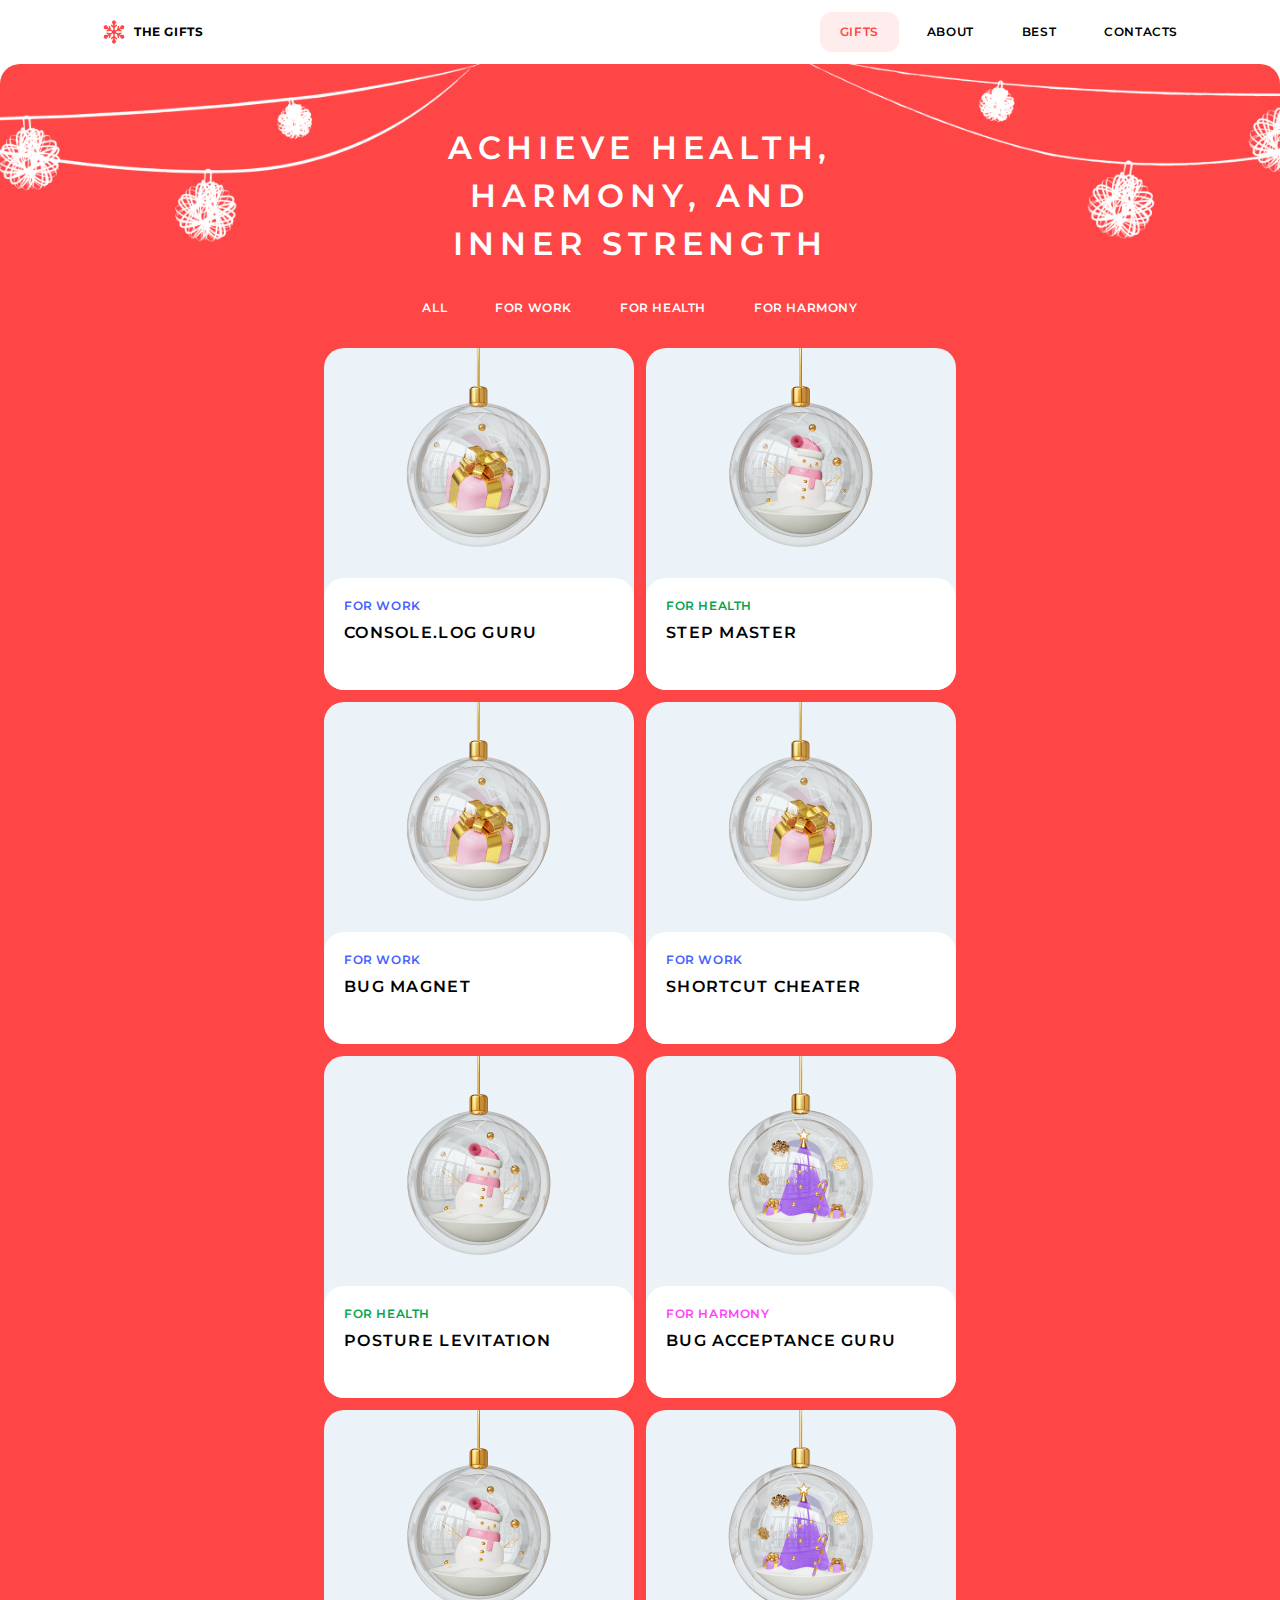
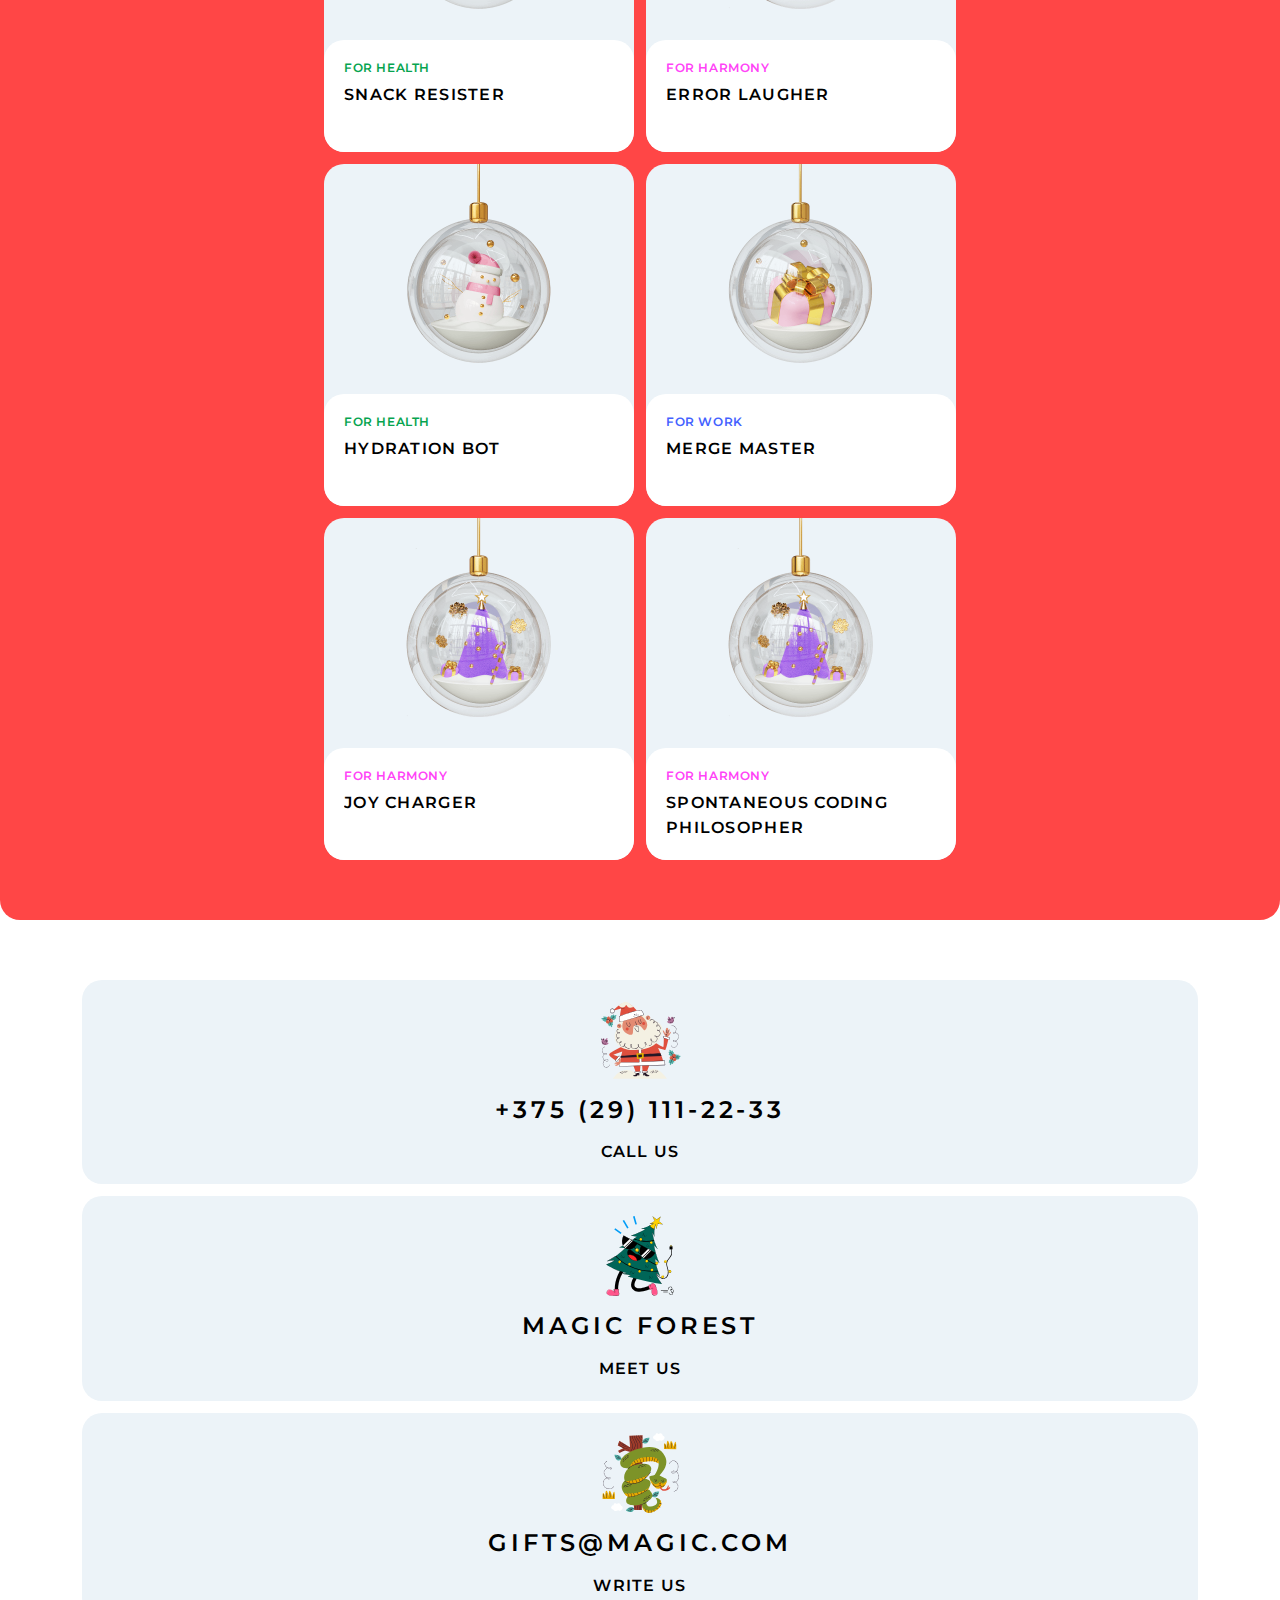
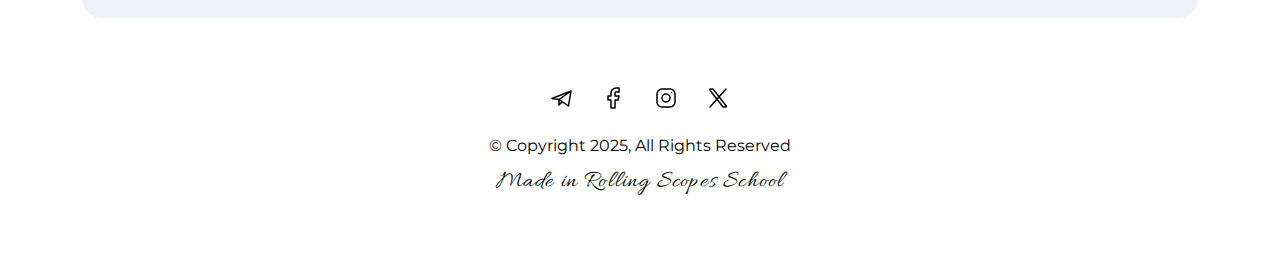
==== commit a3b33178: "fix: fix gifts page for pp" ====
--- a/christmas-shop/pages/gifts/index.html
+++ b/christmas-shop/pages/gifts/index.html
@@ -31,7 +31,7 @@
   <nav>
     <ul class="nav-container">
       <li class="non-interactive">
-        <a href="../gifts/" class="">gifts</a>
+        <a href="../gifts/">gifts</a>
       </li>
       <li>
         <a href="../home/#about">about</a>
--- a/christmas-shop/pages/styles/base/style.css
+++ b/christmas-shop/pages/styles/base/style.css
@@ -42,17 +42,6 @@
     margin: 0;
 }
 
-button {
-    all: unset;
-    box-sizing: border-box;
-    display: inline-block;
-    cursor: pointer;
-}
-
-button:focus {
-    outline: none;
-}
-
 .primary-btn {
     border: solid transparent;
     border-radius: 20px;
@@ -95,7 +84,7 @@
     color: var(--static-white-40);
     background: transparent;
     cursor: auto;
-    border: 1px solid var(--static-white-40);
+    border-color: var(--static-white-40);
 }
 
 .bg-width-wrapper {
@@ -160,8 +149,3 @@
     text-overflow: ellipsis;
 }
 
-.no-scroll {
-    overflow: hidden;
-}
-
-
--- a/christmas-shop/pages/styles/header/style.css
+++ b/christmas-shop/pages/styles/header/style.css
@@ -37,4 +37,6 @@
 
 .non-interactive {
     pointer-events: none;
+    background: var(--primary-10);
+    color: var(--primary);
 }
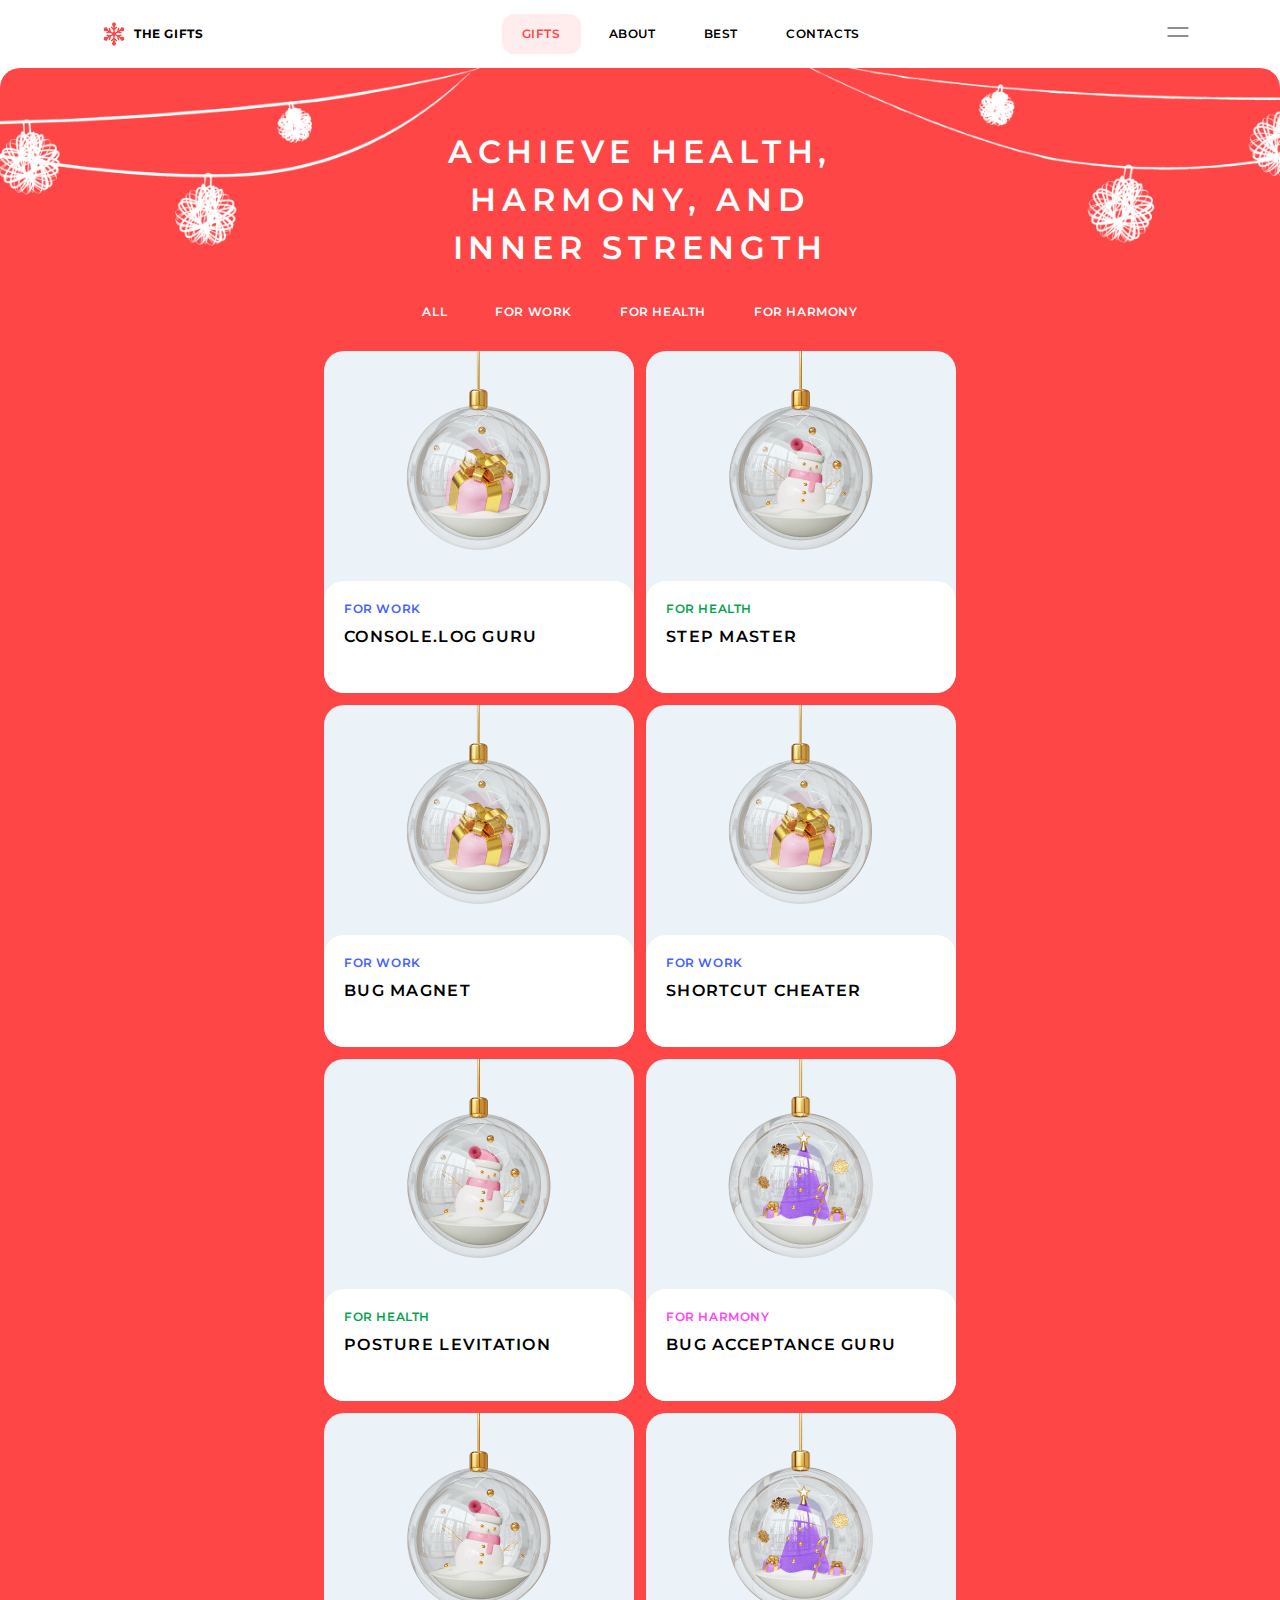
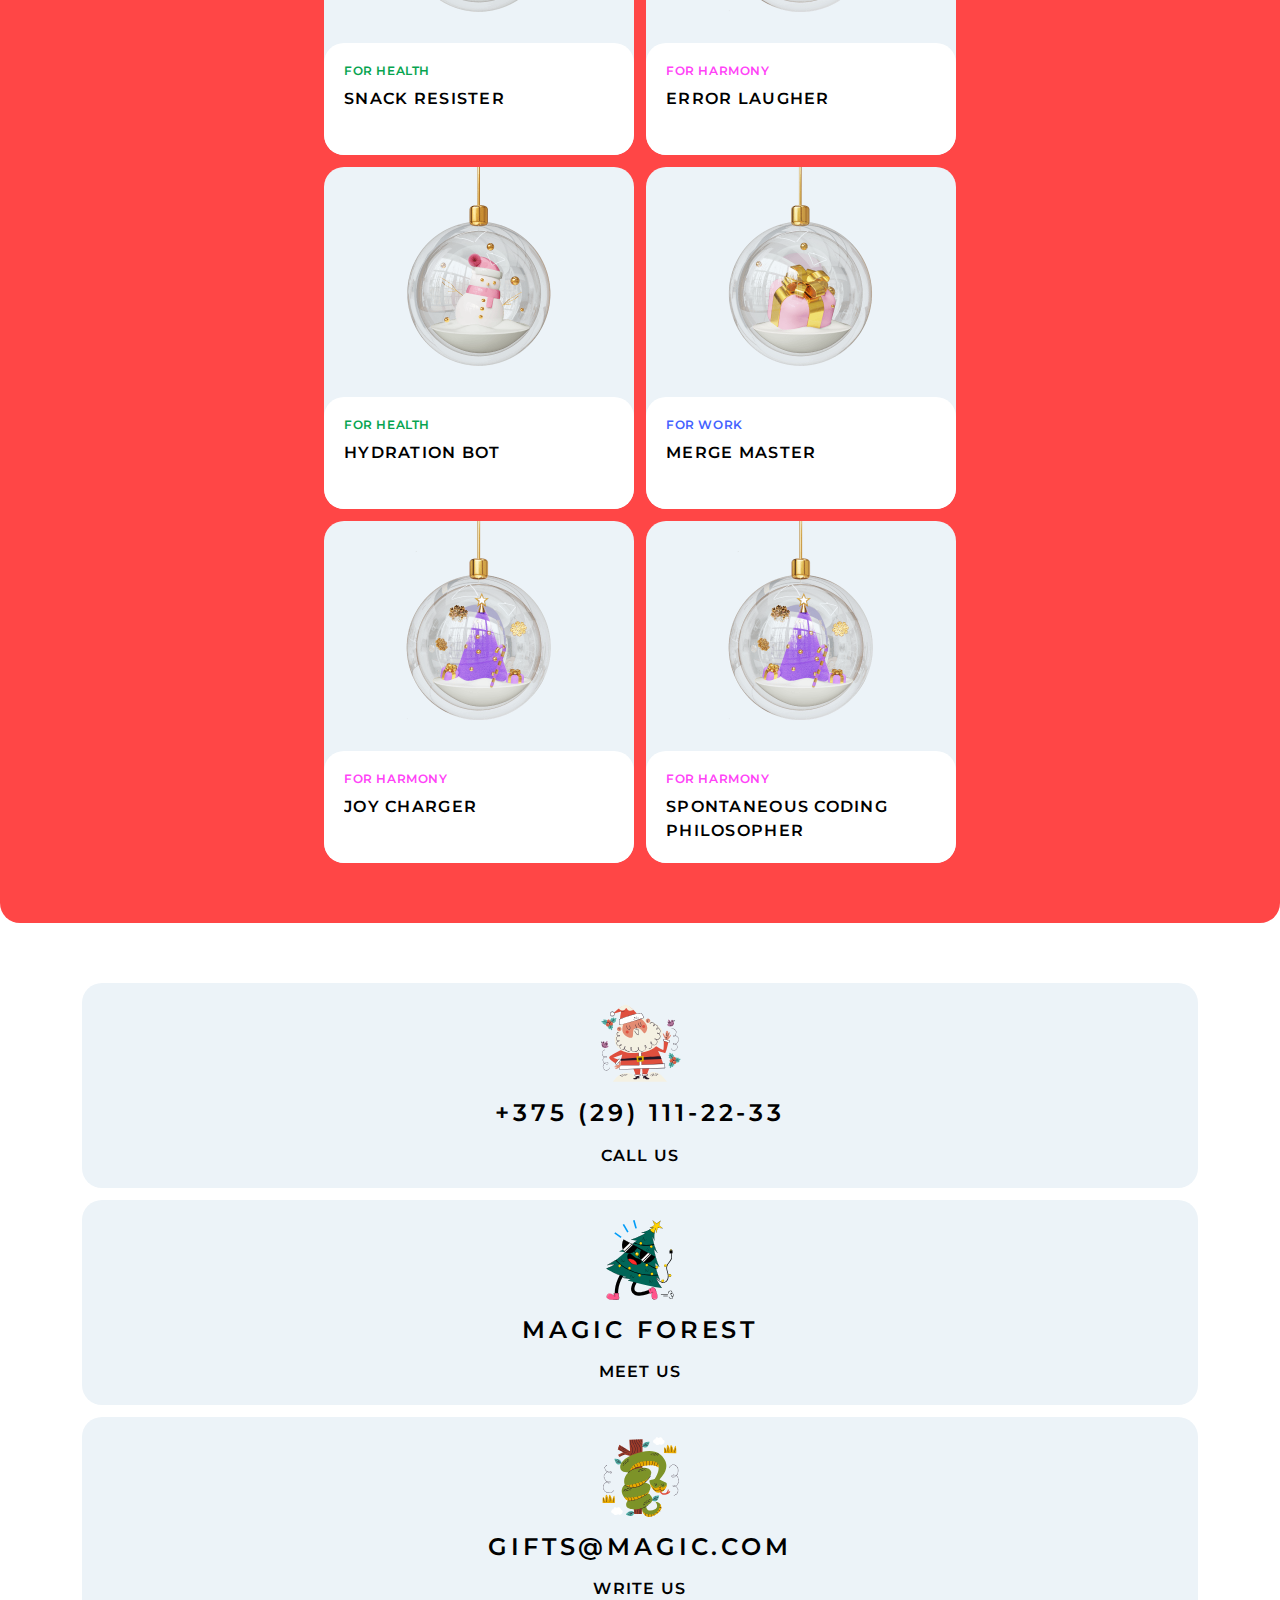
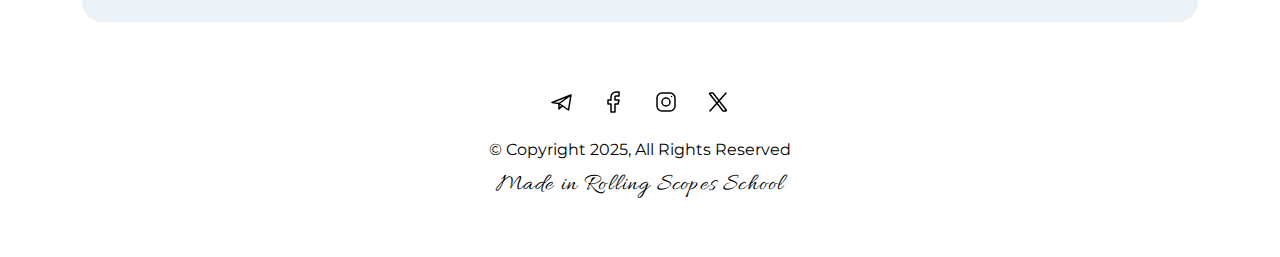
==== commit 25f88523: "merge christmas shop fix layout version" ====
--- a/christmas-shop/pages/gifts/index.html
+++ b/christmas-shop/pages/gifts/index.html
@@ -2,6 +2,7 @@
 <html lang="en">
 <head>
     <meta charset="UTF-8">
+    <meta name="viewport" content="width=device-width, initial-scale=1.0">
     <title>Christmas Shop</title>
     <link rel="icon" href="../../Vector.ico" type="image/x-icon">
     <link rel="stylesheet" href="https://cdnjs.cloudflare.com/ajax/libs/modern-normalize/3.0.1/modern-normalize.css" integrity="sha512-gnAN+RgTMylunXI7AMg+PtcUGpKZFkZJoFIkAWvdPFRrFJz3p2tx4+9xbjILRfN7CzoViMgS8vSf06fSQzWZjA==" crossorigin="anonymous" referrerpolicy="no-referrer">
@@ -28,7 +29,7 @@
           <h4>the gifts</h4>
         </div>
       </a>
-  <nav>
+  <nav class="nav-bar">
     <ul class="nav-container">
       <li class="non-interactive">
         <a href="../gifts/">gifts</a>
@@ -44,6 +45,12 @@
       </li>
     </ul>
   </nav>
+  <div class="burger" id="burger">
+    <svg width="40" height="40" viewBox="0 0 40 40" fill="none" xmlns="http://www.w3.org/2000/svg">
+      <path d="M10 16H30" stroke="#181C29" stroke-linecap="round" stroke-linejoin="round" />
+      <path d="M10 24H30" stroke="#181C29" stroke-linecap="round" stroke-linejoin="round" />
+    </svg>
+  </div>
 </header>
     <main>
       <div class="bg-width-wrapper">
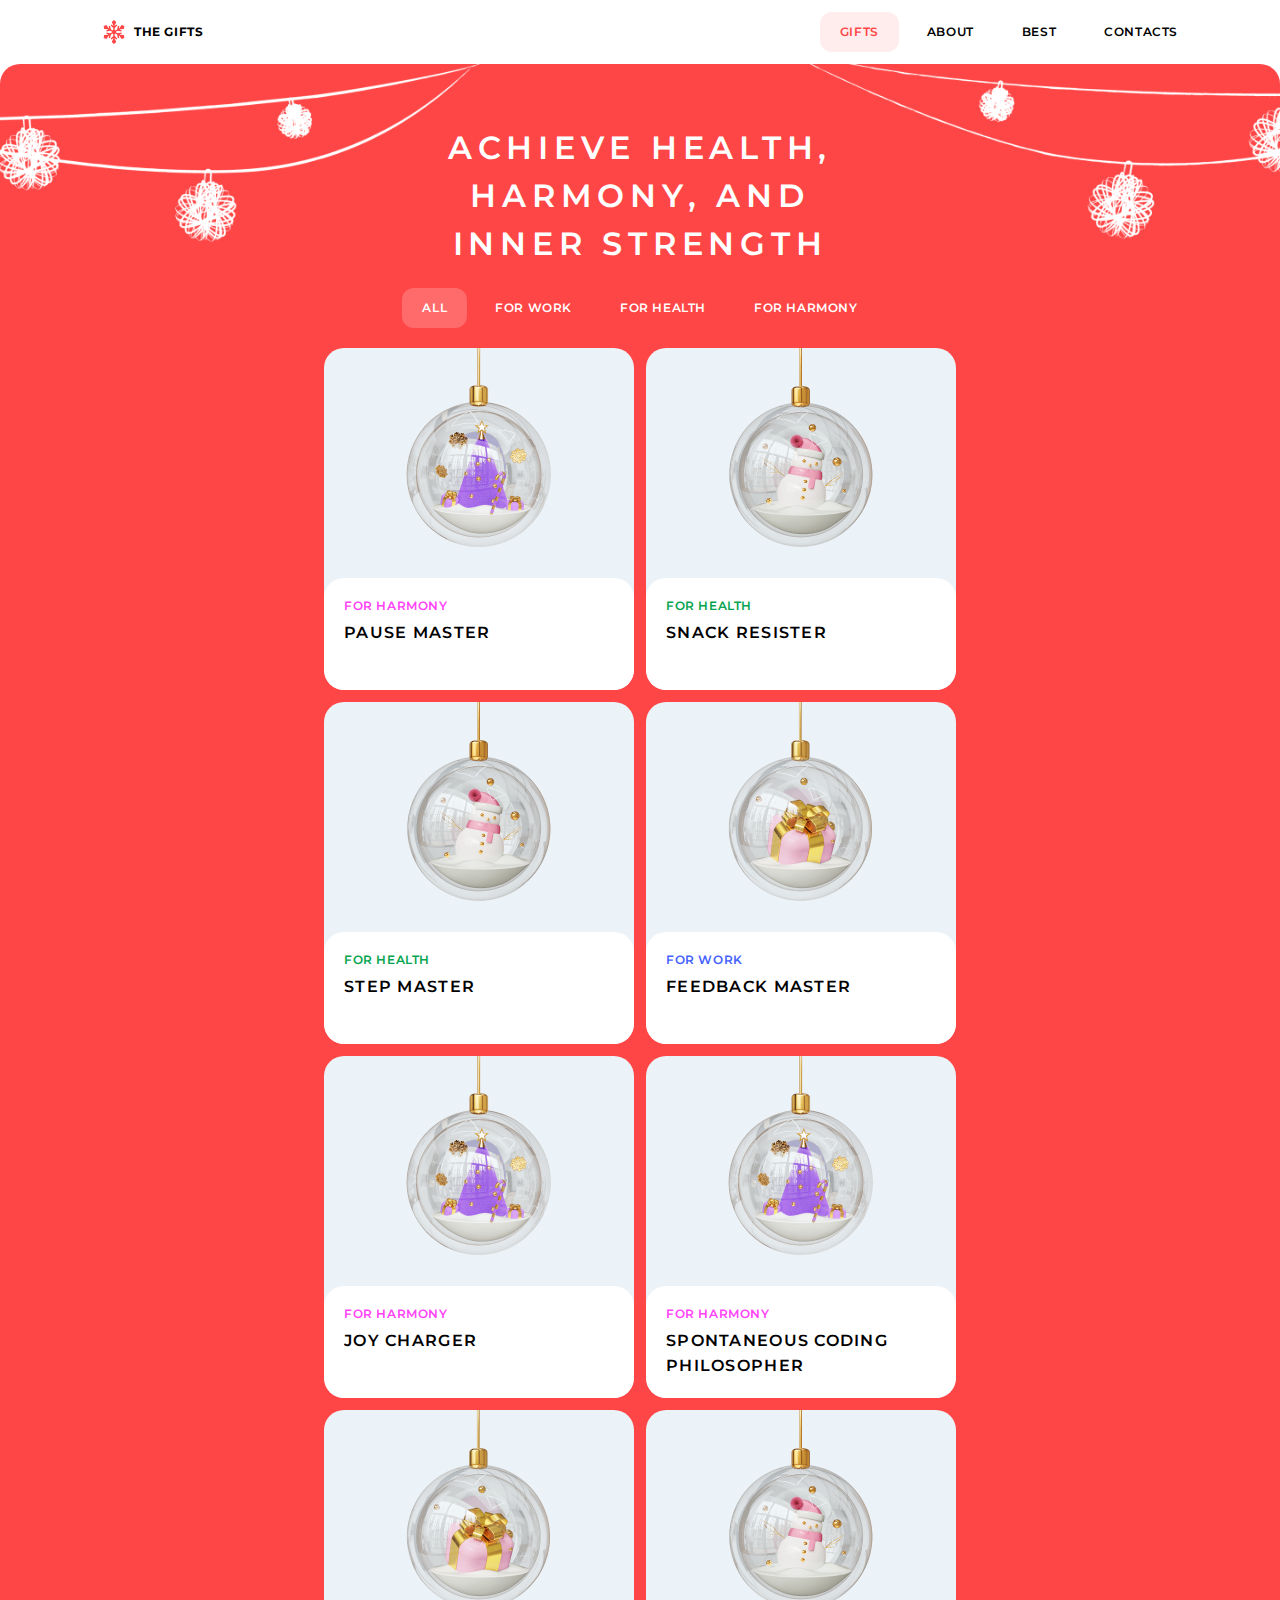
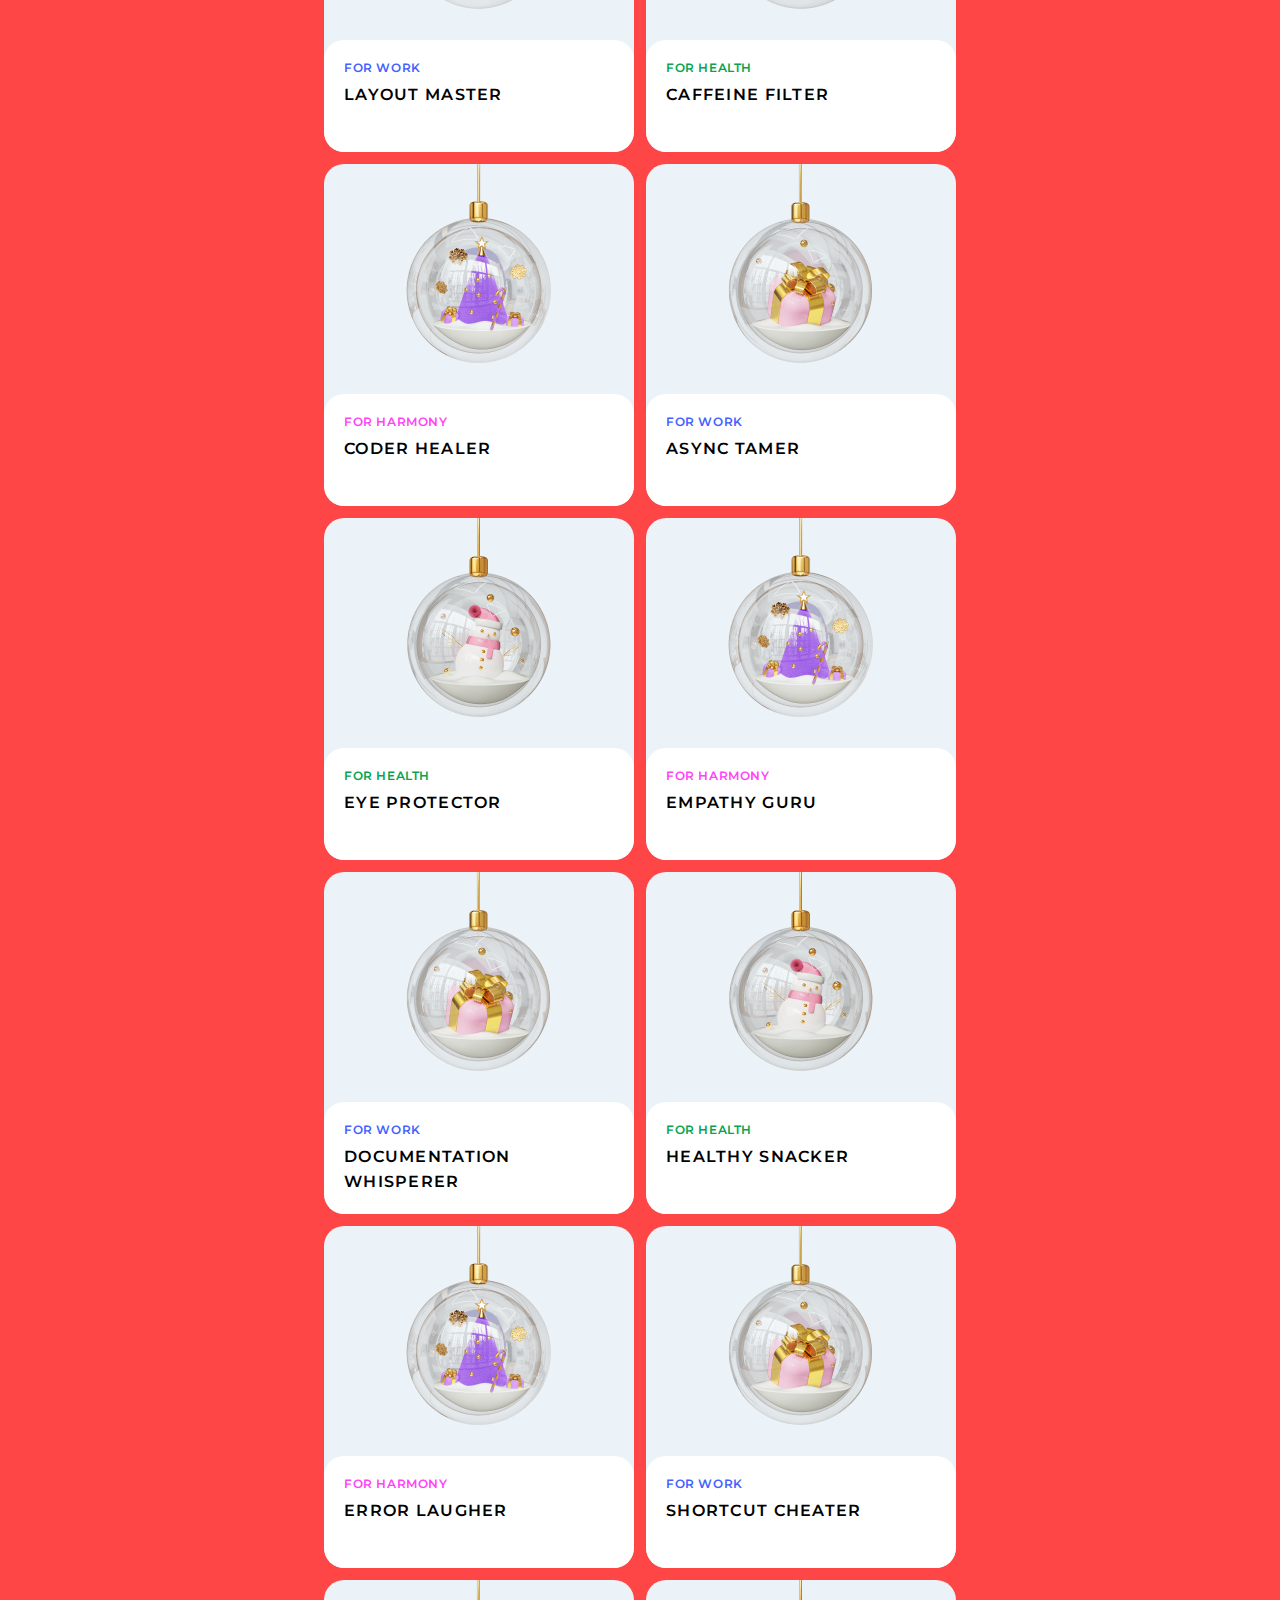
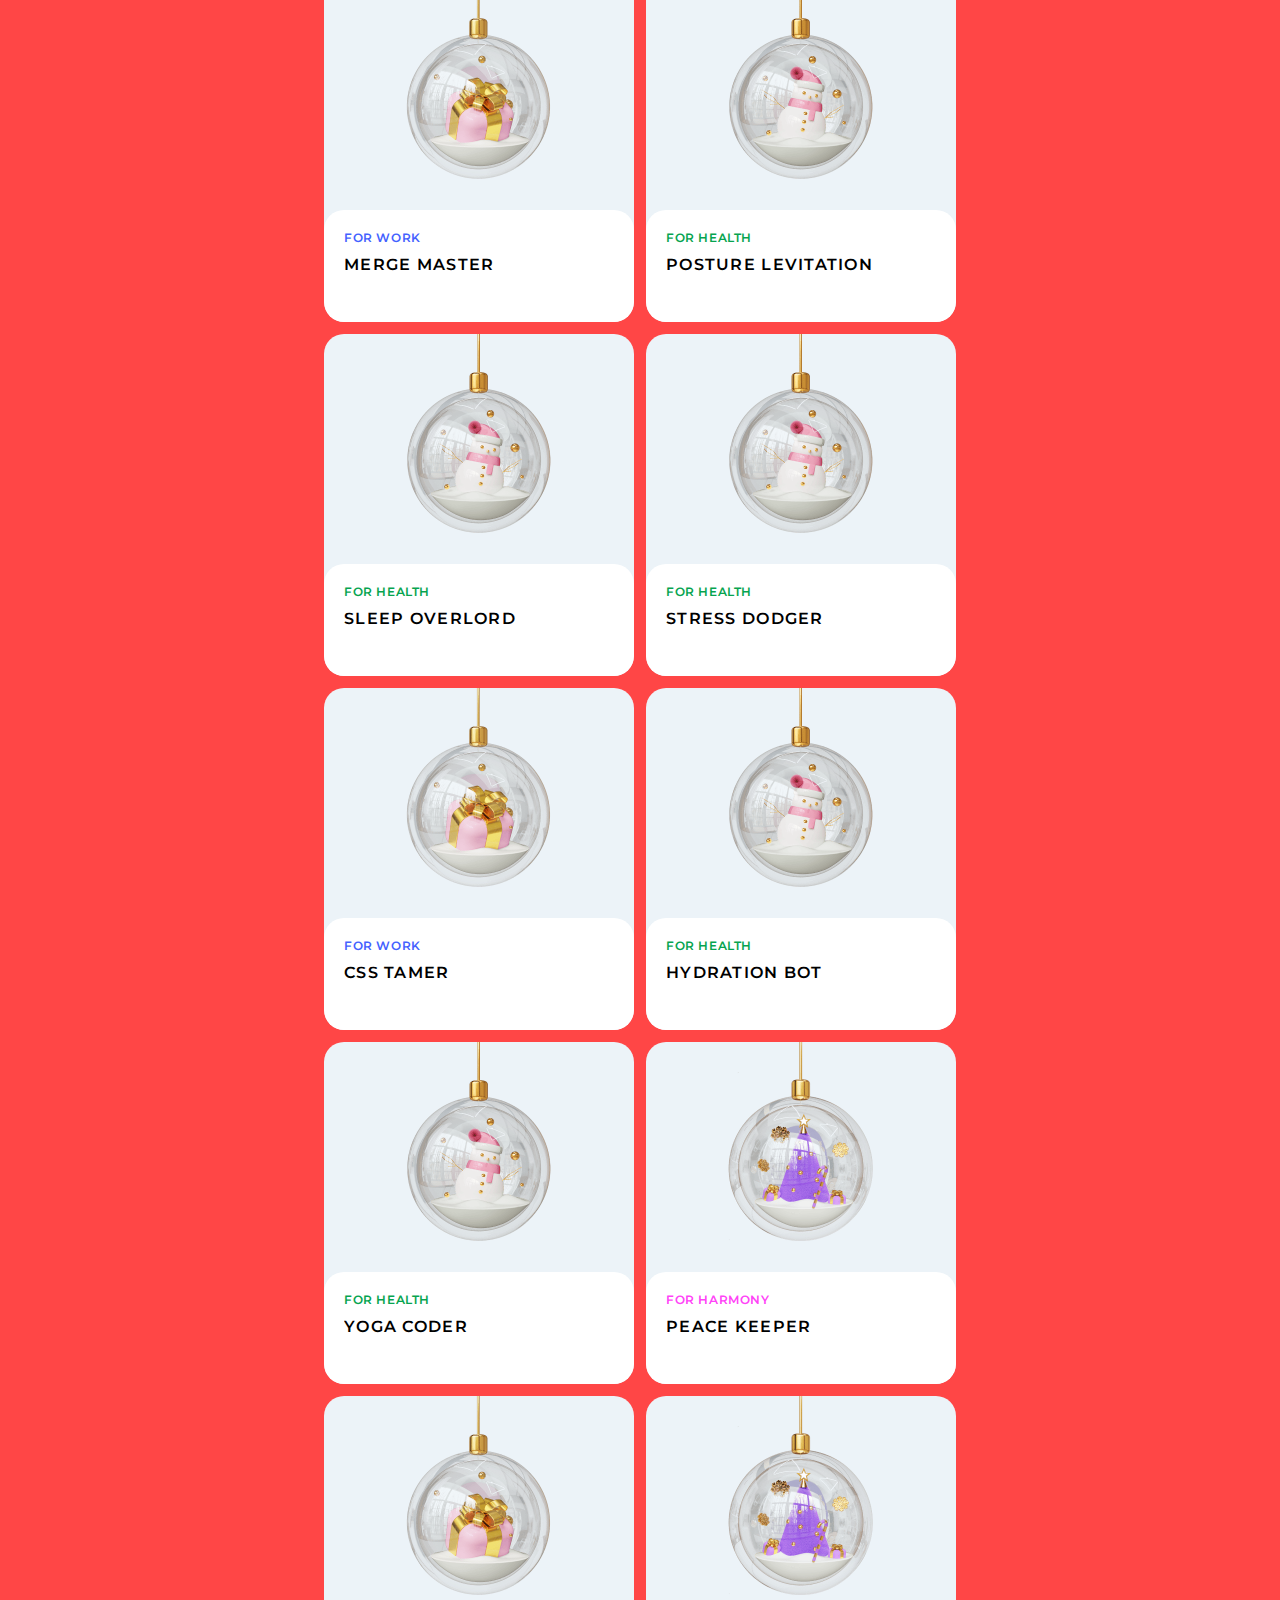
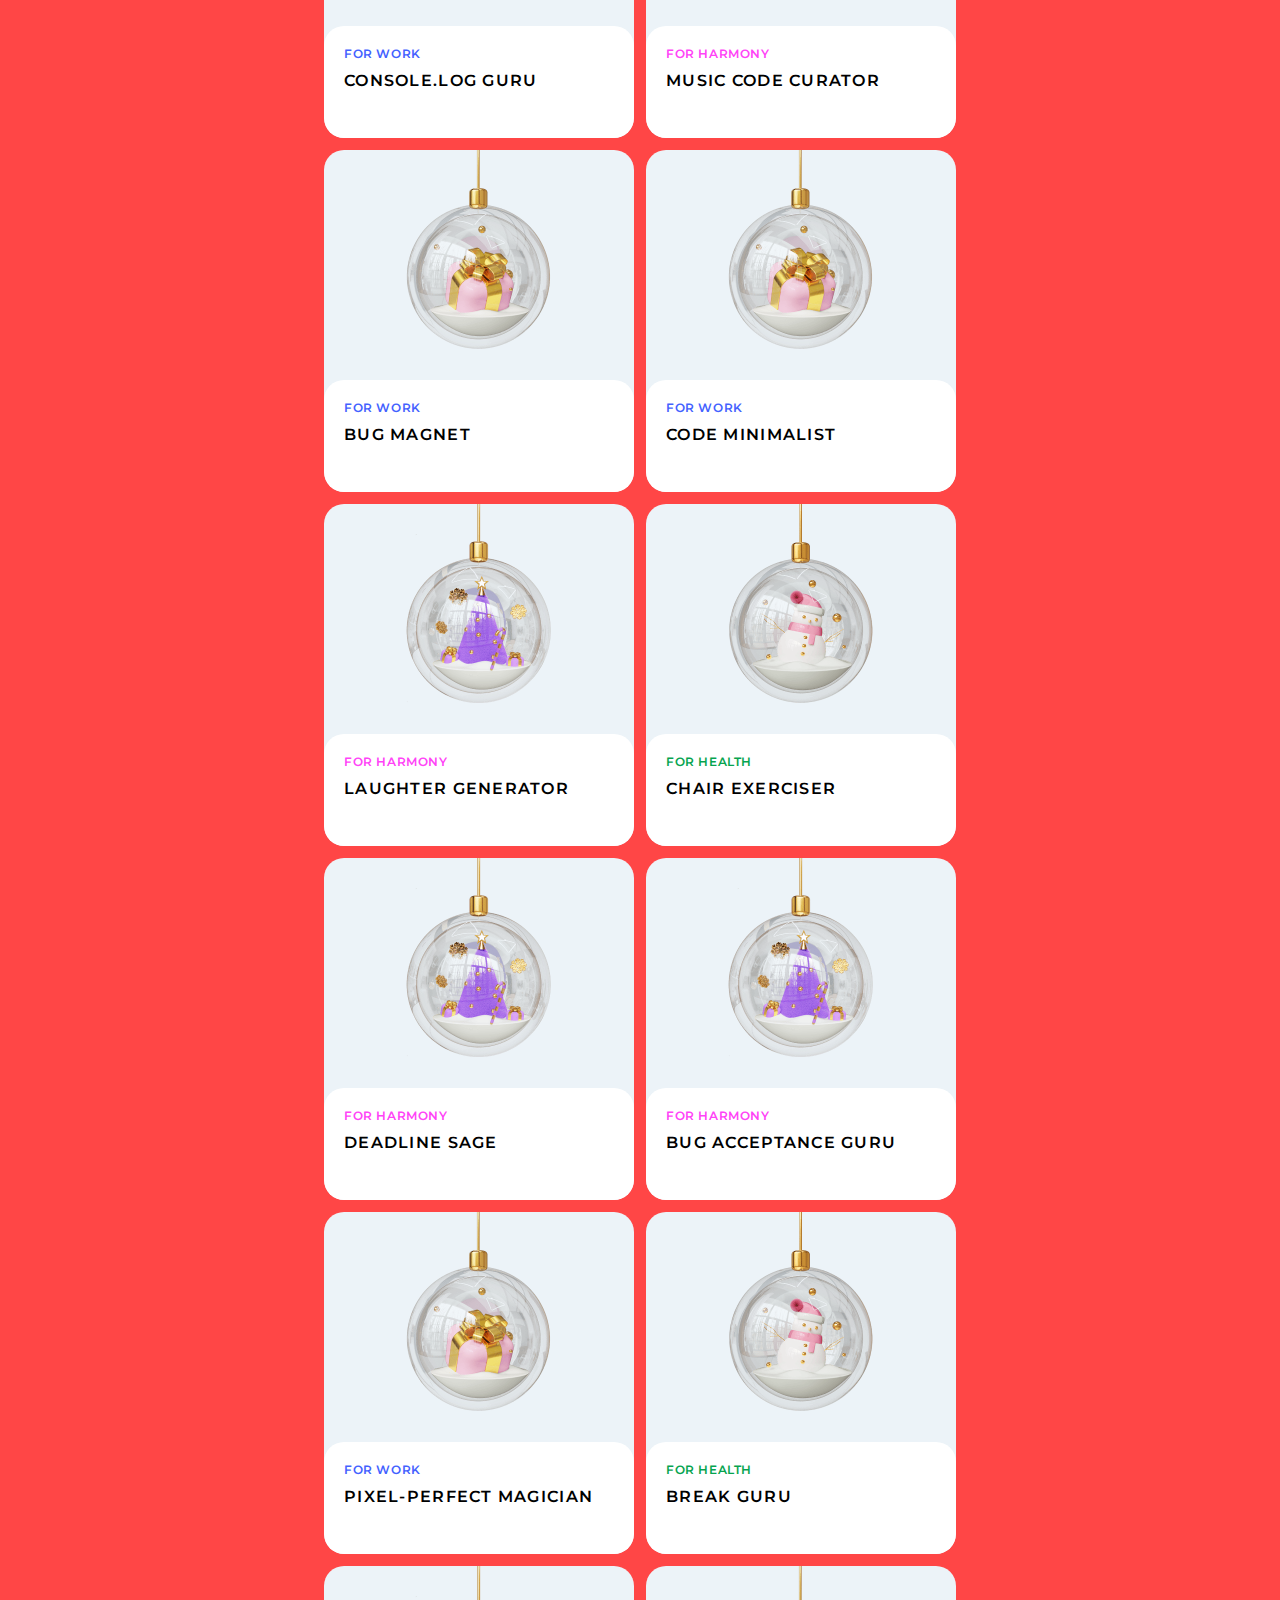
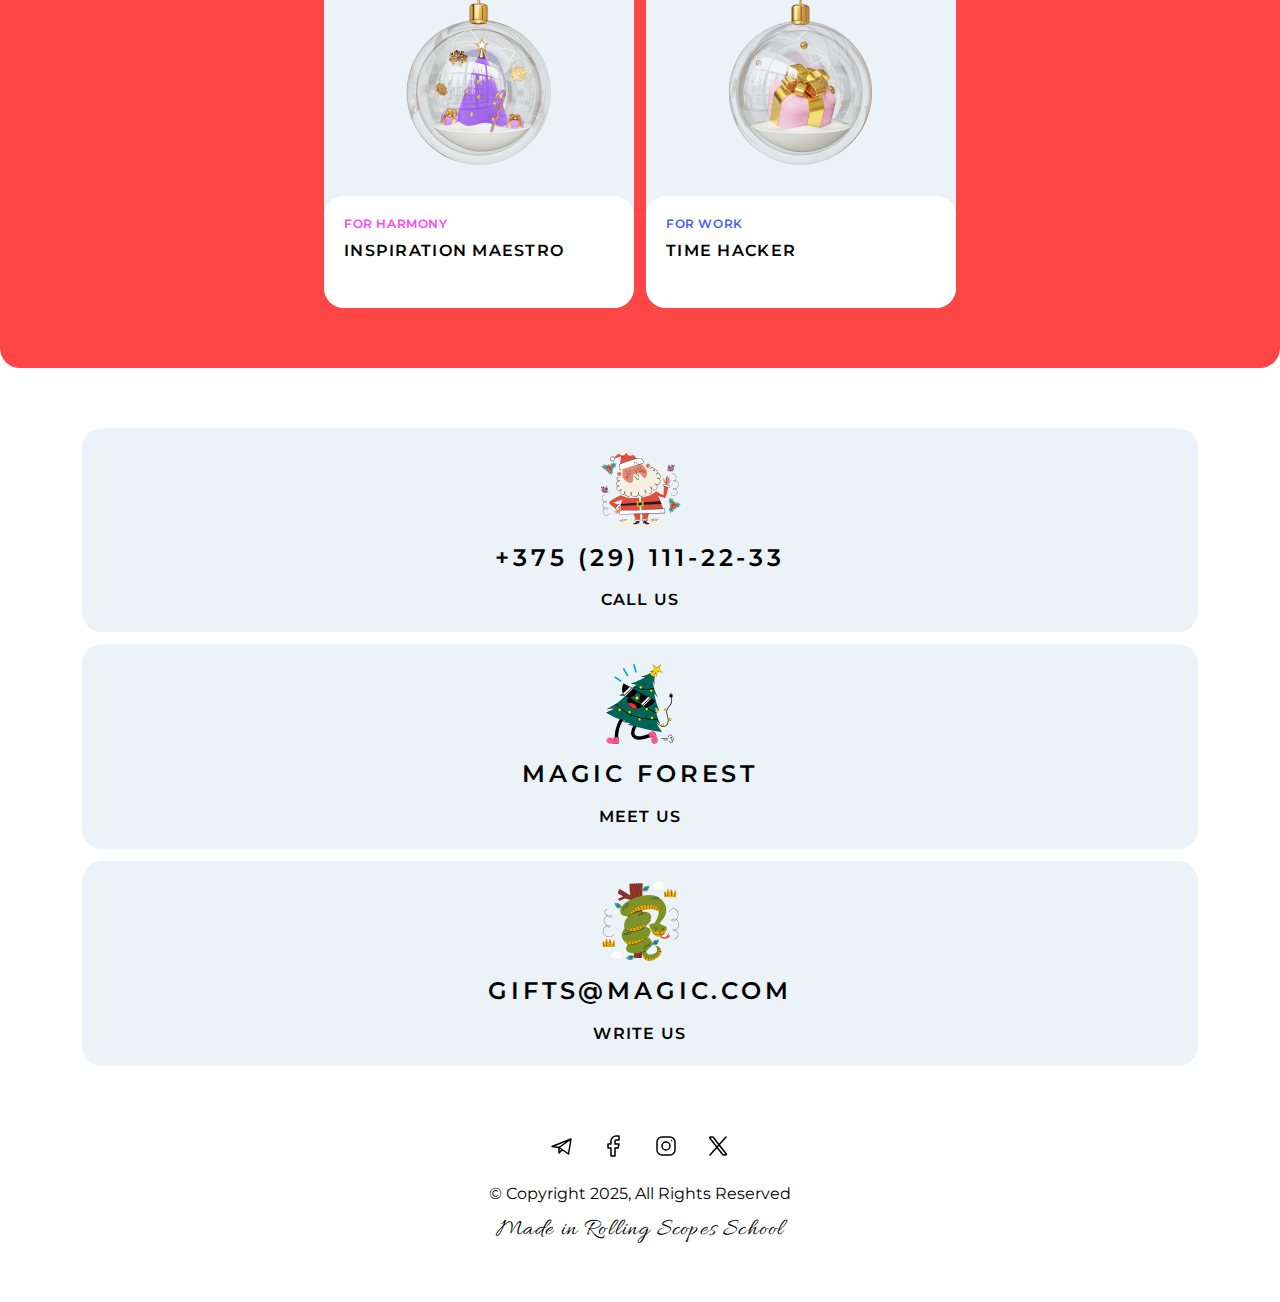
==== commit 9139ece5: "merge christmas shop fix layout version" ====
--- a/christmas-shop/pages/gifts/index.html
+++ b/christmas-shop/pages/gifts/index.html
@@ -4,12 +4,17 @@
     <meta charset="UTF-8">
     <meta name="viewport" content="width=device-width, initial-scale=1.0">
     <title>Christmas Shop</title>
+    <script type="module" defer src="../scripts/burger.js"></script>
+    <script type="module" defer src="../scripts/categories.js"></script>
+    <script type="module" defer src="../scripts/button-up.js"></script>
+    <script type="module" defer src="../scripts/modal.js"></script>
     <link rel="icon" href="../../Vector.ico" type="image/x-icon">
     <link rel="stylesheet" href="https://cdnjs.cloudflare.com/ajax/libs/modern-normalize/3.0.1/modern-normalize.css" integrity="sha512-gnAN+RgTMylunXI7AMg+PtcUGpKZFkZJoFIkAWvdPFRrFJz3p2tx4+9xbjILRfN7CzoViMgS8vSf06fSQzWZjA==" crossorigin="anonymous" referrerpolicy="no-referrer">
     <link rel="stylesheet" href="../styles/base/style.css">
     <link rel="stylesheet" href="../styles/base/typography.css">
     <link rel="stylesheet" href="../styles/header/style.css">
     <link rel="stylesheet" href="../styles/footer/style.css">
+    <link rel="stylesheet" href="../styles/burger/style.css">
     <link rel="stylesheet" href="style.css">
 </head>
 <body>
@@ -29,135 +34,280 @@
           <h4>the gifts</h4>
         </div>
       </a>
-  <nav class="nav-bar">
-    <ul class="nav-container">
-      <li class="non-interactive">
-        <a href="../gifts/">gifts</a>
-      </li>
-      <li>
-        <a href="../home/#about">about</a>
-      </li>
-      <li>
-        <a href="../home/#bestGifts">best</a>
-      </li>
-      <li>
-        <a href="#contacts">contacts</a>
-      </li>
-    </ul>
-  </nav>
-  <div class="burger" id="burger">
-    <svg width="40" height="40" viewBox="0 0 40 40" fill="none" xmlns="http://www.w3.org/2000/svg">
-      <path d="M10 16H30" stroke="#181C29" stroke-linecap="round" stroke-linejoin="round" />
-      <path d="M10 24H30" stroke="#181C29" stroke-linecap="round" stroke-linejoin="round" />
-    </svg>
-  </div>
-</header>
+      <nav class="nav-bar">
+        <ul class="nav-container">
+          <li class="non-interactive">
+            <a href="../gifts/" class="">gifts</a>
+          </li>
+          <li>
+            <a href="../home/#about">about</a>
+          </li>
+          <li>
+            <a href="../home/#bestGifts">best</a>
+          </li>
+          <li>
+            <a href="#contacts">contacts</a>
+          </li>
+        </ul>
+      </nav>
+      <div class="burger" id="burger">
+        <span></span>
+        <span></span>
+      </div>
+      <ul class="burger-menu" id="burgerMenu">
+        <li><a href="../gifts/" class="action-large">gifts</a></li>
+        <li><a href="../home/#about" class="action-large">about</a></li>
+        <li><a href="../home/#bestGifts" class="action-large">best</a></li>
+        <li><a href="../home/#contacts" class="action-large">contacts</a></li>
+      </ul>
+    </header>
     <main>
       <div class="bg-width-wrapper">
         <div class="gifts-bg-wrapper">
           <section class="gifts">
             <h1 class="header1 color-static-white text-align-center">Achieve health,<br> harmony, and<br> inner strength</h1>
-            <ul class="tabs color-static-white">
-              <li class="tab-item default-hover">
-                <p class="action-small">all</p>
+            <ul class="tabs color-static-white" id="tabs-container">
+              <li>
+                <button class="tab-item active action-small" data-category="all">all</button>
               </li>
-              <li class="tab-item">
-                <p class="action-small">for work</p>
+              <li>
+                <button class="tab-item action-small" data-category="For Work">for work</button>
               </li>
-              <li class="tab-item">
-                <p class="action-small">for health</p>
+              <li>
+                <button class="tab-item action-small" data-category="For Health">for health</button>
               </li>
-              <li class="tab-item">
-                <p class="action-small">for harmony</p>
+              <li>
+                <button class="tab-item action-small" data-category="For Harmony">for harmony</button>
               </li>
             </ul>
-            <ul class="gifts-pagination-container">
-              <li class="gift-card">
-                <img class="gift-img" src="../../assets/images/img-compressed/gift-for-work.png" alt="image of a gift">
-                <div class="gift-card-text-container">
-                  <h4 class="header4 for-work">for work</h4>
-                  <h3 class="header3 truncate">Console.log Guru</h3>
-                </div>
-              </li>
-              <li class="gift-card">
-                <img class="gift-img" src="../../assets/images/img-compressed/gift-for-health.png" alt="image of a gift">
-                <div class="gift-card-text-container">
-                  <h4 class="header4 for-health">for health</h4>
-                  <h3 class="header3 truncate">Step Master</h3>
-                </div>
-              </li>
-              <li class="gift-card">
-                <img class="gift-img" src="../../assets/images/img-compressed/gift-for-work.png" alt="image of a gift">
-                <div class="gift-card-text-container">
-                  <h4 class="header4 for-work">for work</h4>
-                  <h3 class="header3 truncate">Bug Magnet</h3>
-                </div>
-              </li>
-              <li class="gift-card">
-                <img class="gift-img" src="../../assets/images/img-compressed/gift-for-work.png" alt="image of a gift">
-                <div class="gift-card-text-container">
-                  <h4 class="header4 for-work">for work</h4>
-                  <h3 class="header3 truncate">Shortcut Cheater</h3>
-                </div>
-              </li>
-              <li class="gift-card">
-                <img class="gift-img" src="../../assets/images/img-compressed/gift-for-health.png" alt="image of a gift">
-                <div class="gift-card-text-container">
-                  <h4 class="header4 for-health">for health</h4>
-                  <h3 class="header3 truncate">Posture Levitation</h3>
-                </div>
-              </li>
-              <li class="gift-card">
-                <img class="gift-img" src="../../assets/images/img-compressed/gift-for-harmony.png" alt="image of a gift">
-                <div class="gift-card-text-container">
-                  <h4 class="header4 for-harmony">for harmony</h4>
-                  <h3 class="header3 truncate">Bug Acceptance Guru</h3>
-                </div>
-              </li>
-              <li class="gift-card">
-                <img class="gift-img" src="../../assets/images/img-compressed/gift-for-health.png" alt="image of a gift">
-                <div class="gift-card-text-container">
-                  <h4 class="header4 for-health">for health</h4>
-                  <h3 class="header3 truncate">Snack Resister</h3>
-                </div>
-              </li>
-              <li class="gift-card">
-                <img class="gift-img" src="../../assets/images/img-compressed/gift-for-harmony.png" alt="image of a gift">
-                <div class="gift-card-text-container">
-                  <h4 class="header4 for-harmony">for harmony</h4>
-                  <h3 class="header3 truncate">Error Laugher</h3>
-                </div>
-              </li>
-              <li class="gift-card">
-                <img class="gift-img" src="../../assets/images/img-compressed/gift-for-health.png" alt="image of a gift">
-                <div class="gift-card-text-container">
-                  <h4 class="header4 for-health">for health</h4>
-                  <h3 class="header3 truncate">Hydration Bot</h3>
-                </div>
-              </li>
-              <li class="gift-card">
-                <img class="gift-img" src="../../assets/images/img-compressed/gift-for-work.png" alt="image of a gift">
-                <div class="gift-card-text-container">
-                  <h4 class="header4 for-work">for work</h4>
-                  <h3 class="header3 truncate">Merge Master</h3>
-                </div>
-              </li>
-              <li class="gift-card">
-                <img class="gift-img" src="../../assets/images/img-compressed/gift-for-harmony.png" alt="image of a gift">
-                <div class="gift-card-text-container">
-                  <h4 class="header4 for-harmony">for harmony</h4>
-                  <h3 class="header3 truncate">Joy Charger</h3>
-                </div>
-              </li>
-              <li class="gift-card">
-                <img class="gift-img" src="../../assets/images/img-compressed/gift-for-harmony.png" alt="image of a gift">
-                <div class="gift-card-text-container">
-                  <h4 class="header4 for-harmony">for harmony</h4>
-                  <h3 class="header3 truncate">Spontaneous Coding Philosopher</h3>
-                </div>
-              </li>
+            <ul class="gifts-pagination-container" id="gift-card-container">
             </ul>
           </section>
+        </div>
+        <button class="button-up" id="buttonUp">
+          <svg width="24" height="24" viewBox="0 0 24 24" fill="none" xmlns="http://www.w3.org/2000/svg">
+            <path d="M12 5V19" stroke="#FF4646" stroke-linecap="round" stroke-linejoin="round" />
+            <path d="M18 11L12 5" stroke="#FF4646" stroke-linecap="round" stroke-linejoin="round" />
+            <path d="M6 11L12 5" stroke="#FF4646" stroke-linecap="round" stroke-linejoin="round" />
+          </svg>
+        </button>
+      </div>
+      <div id="modalOverlay" class="modal-overlay">
+        <div class="modal-window" id="modalWindow">
+          <button id="closeModalBtn" class="close-btn">&times;</button>
+          <div class="image-container">
+            <img id="modalImg" src="../../assets/images/img-compressed/gift-for-work.png" alt="image of a gift">
+          </div>
+          <div class="gift-card-text-container">
+            <h4 class="header4 for-work" id="modalCategory"></h4>
+            <h3 class="header3 truncate" id="modalName"></h3>
+            <p class="paragraph" id="modalDescription"></p>
+            <h4 class="header4">Adds superpowers to:</h4>
+            <div class="superpowers">
+              <div><span class="paragraph">Live</span><span id="livePower" class="paragraph"></span><span><svg width="16" height="16" viewBox="0 0 16 16" fill="currentColor" xmlns="http://www.w3.org/2000/svg">
+                    <g clip-path="url(#clip0_5166_28)">
+                      <path d="M12.1959 9.88162L11.6482 9.56542L13.1158 9.17219L12.8732 8.26704L10.5005 8.90278L9.38146 8.25667C9.39689 8.17336 9.40538 8.08765 9.40538 7.99997C9.40538 7.91229 9.39692 7.82655 9.38146 7.74327L10.5005 7.09716L12.8732 7.7329L13.1158 6.82775L11.6482 6.43452L12.1959 6.11831L14.546 5.97725L14.8921 4.02063L13.0246 3.34203L11.7274 5.30677L11.1797 5.62297L11.5729 4.15545L10.6678 3.91293L10.032 6.28561L8.91226 6.93211C8.78247 6.82103 8.63242 6.73313 8.4683 6.67494V5.3828L10.2052 3.64586L9.5426 2.98325L8.46827 4.05755V3.42515L9.51792 1.32584L7.99976 0L6.48157 1.3259L7.53122 3.42521V4.05761L6.45689 2.98332L5.79429 3.64592L7.53119 5.38286V6.675C7.36708 6.73319 7.21702 6.82109 7.08724 6.93217L5.96746 6.28568L5.33171 3.91299L4.42656 4.15551L4.81979 5.62304L4.27213 5.30684L2.9749 3.34209L1.10742 4.02069L1.45349 5.97731L3.80362 6.11838L4.35128 6.43458L2.88375 6.82781L3.1263 7.73296L5.49898 7.09722L6.61807 7.74333C6.60264 7.82664 6.59414 7.91235 6.59414 8.00003C6.59414 8.08771 6.60261 8.17345 6.61807 8.25673L5.49898 8.90285L3.1263 8.2671L2.88375 9.17226L4.35128 9.56548L3.80362 9.88169L1.45349 10.0227L1.10742 11.9793L2.97493 12.6579L4.27216 10.6932L4.81985 10.377L4.42662 11.8445L5.33177 12.087L5.96752 9.71435L7.0873 9.06786C7.21708 9.17894 7.36714 9.26684 7.53125 9.32503V10.6172L5.79435 12.3541L6.45696 13.0167L7.53129 11.9424V12.5748L6.48163 14.6741L7.99983 16L9.51802 14.6741L8.46837 12.5748V11.9424L9.5427 13.0167L10.2053 12.3541L8.4684 10.6172V9.32503C8.63251 9.26684 8.78257 9.17894 8.91235 9.06786L10.0321 9.71435L10.6679 12.087L11.573 11.8445L11.1798 10.377L11.7275 10.6932L13.0247 12.6579L14.8922 11.9793L14.5462 10.0227L12.1959 9.88162Z" fill="inherit" />
+                    </g>
+                    <defs>
+                      <clipPath id="clip0_5166_28">
+                        <rect width="16" height="16" fill="white" />
+                      </clipPath>
+                    </defs>
+                  </svg><svg width="16" height="16" viewBox="0 0 16 16" fill="currentColor" xmlns="http://www.w3.org/2000/svg">
+                    <g clip-path="url(#clip0_5166_28)">
+                      <path d="M12.1959 9.88162L11.6482 9.56542L13.1158 9.17219L12.8732 8.26704L10.5005 8.90278L9.38146 8.25667C9.39689 8.17336 9.40538 8.08765 9.40538 7.99997C9.40538 7.91229 9.39692 7.82655 9.38146 7.74327L10.5005 7.09716L12.8732 7.7329L13.1158 6.82775L11.6482 6.43452L12.1959 6.11831L14.546 5.97725L14.8921 4.02063L13.0246 3.34203L11.7274 5.30677L11.1797 5.62297L11.5729 4.15545L10.6678 3.91293L10.032 6.28561L8.91226 6.93211C8.78247 6.82103 8.63242 6.73313 8.4683 6.67494V5.3828L10.2052 3.64586L9.5426 2.98325L8.46827 4.05755V3.42515L9.51792 1.32584L7.99976 0L6.48157 1.3259L7.53122 3.42521V4.05761L6.45689 2.98332L5.79429 3.64592L7.53119 5.38286V6.675C7.36708 6.73319 7.21702 6.82109 7.08724 6.93217L5.96746 6.28568L5.33171 3.91299L4.42656 4.15551L4.81979 5.62304L4.27213 5.30684L2.9749 3.34209L1.10742 4.02069L1.45349 5.97731L3.80362 6.11838L4.35128 6.43458L2.88375 6.82781L3.1263 7.73296L5.49898 7.09722L6.61807 7.74333C6.60264 7.82664 6.59414 7.91235 6.59414 8.00003C6.59414 8.08771 6.60261 8.17345 6.61807 8.25673L5.49898 8.90285L3.1263 8.2671L2.88375 9.17226L4.35128 9.56548L3.80362 9.88169L1.45349 10.0227L1.10742 11.9793L2.97493 12.6579L4.27216 10.6932L4.81985 10.377L4.42662 11.8445L5.33177 12.087L5.96752 9.71435L7.0873 9.06786C7.21708 9.17894 7.36714 9.26684 7.53125 9.32503V10.6172L5.79435 12.3541L6.45696 13.0167L7.53129 11.9424V12.5748L6.48163 14.6741L7.99983 16L9.51802 14.6741L8.46837 12.5748V11.9424L9.5427 13.0167L10.2053 12.3541L8.4684 10.6172V9.32503C8.63251 9.26684 8.78257 9.17894 8.91235 9.06786L10.0321 9.71435L10.6679 12.087L11.573 11.8445L11.1798 10.377L11.7275 10.6932L13.0247 12.6579L14.8922 11.9793L14.5462 10.0227L12.1959 9.88162Z" fill="inherit" />
+                    </g>
+                    <defs>
+                      <clipPath id="clip0_5166_28">
+                        <rect width="16" height="16" fill="white" />
+                      </clipPath>
+                    </defs>
+                  </svg><svg width="16" height="16" viewBox="0 0 16 16" fill="currentColor" xmlns="http://www.w3.org/2000/svg">
+                    <g clip-path="url(#clip0_5166_28)">
+                      <path d="M12.1959 9.88162L11.6482 9.56542L13.1158 9.17219L12.8732 8.26704L10.5005 8.90278L9.38146 8.25667C9.39689 8.17336 9.40538 8.08765 9.40538 7.99997C9.40538 7.91229 9.39692 7.82655 9.38146 7.74327L10.5005 7.09716L12.8732 7.7329L13.1158 6.82775L11.6482 6.43452L12.1959 6.11831L14.546 5.97725L14.8921 4.02063L13.0246 3.34203L11.7274 5.30677L11.1797 5.62297L11.5729 4.15545L10.6678 3.91293L10.032 6.28561L8.91226 6.93211C8.78247 6.82103 8.63242 6.73313 8.4683 6.67494V5.3828L10.2052 3.64586L9.5426 2.98325L8.46827 4.05755V3.42515L9.51792 1.32584L7.99976 0L6.48157 1.3259L7.53122 3.42521V4.05761L6.45689 2.98332L5.79429 3.64592L7.53119 5.38286V6.675C7.36708 6.73319 7.21702 6.82109 7.08724 6.93217L5.96746 6.28568L5.33171 3.91299L4.42656 4.15551L4.81979 5.62304L4.27213 5.30684L2.9749 3.34209L1.10742 4.02069L1.45349 5.97731L3.80362 6.11838L4.35128 6.43458L2.88375 6.82781L3.1263 7.73296L5.49898 7.09722L6.61807 7.74333C6.60264 7.82664 6.59414 7.91235 6.59414 8.00003C6.59414 8.08771 6.60261 8.17345 6.61807 8.25673L5.49898 8.90285L3.1263 8.2671L2.88375 9.17226L4.35128 9.56548L3.80362 9.88169L1.45349 10.0227L1.10742 11.9793L2.97493 12.6579L4.27216 10.6932L4.81985 10.377L4.42662 11.8445L5.33177 12.087L5.96752 9.71435L7.0873 9.06786C7.21708 9.17894 7.36714 9.26684 7.53125 9.32503V10.6172L5.79435 12.3541L6.45696 13.0167L7.53129 11.9424V12.5748L6.48163 14.6741L7.99983 16L9.51802 14.6741L8.46837 12.5748V11.9424L9.5427 13.0167L10.2053 12.3541L8.4684 10.6172V9.32503C8.63251 9.26684 8.78257 9.17894 8.91235 9.06786L10.0321 9.71435L10.6679 12.087L11.573 11.8445L11.1798 10.377L11.7275 10.6932L13.0247 12.6579L14.8922 11.9793L14.5462 10.0227L12.1959 9.88162Z" fill="inherit" />
+                    </g>
+                    <defs>
+                      <clipPath id="clip0_5166_28">
+                        <rect width="16" height="16" fill="white" />
+                      </clipPath>
+                    </defs>
+                  </svg><svg width="16" height="16" viewBox="0 0 16 16" fill="currentColor" xmlns="http://www.w3.org/2000/svg">
+                    <g clip-path="url(#clip0_5166_28)">
+                      <path d="M12.1959 9.88162L11.6482 9.56542L13.1158 9.17219L12.8732 8.26704L10.5005 8.90278L9.38146 8.25667C9.39689 8.17336 9.40538 8.08765 9.40538 7.99997C9.40538 7.91229 9.39692 7.82655 9.38146 7.74327L10.5005 7.09716L12.8732 7.7329L13.1158 6.82775L11.6482 6.43452L12.1959 6.11831L14.546 5.97725L14.8921 4.02063L13.0246 3.34203L11.7274 5.30677L11.1797 5.62297L11.5729 4.15545L10.6678 3.91293L10.032 6.28561L8.91226 6.93211C8.78247 6.82103 8.63242 6.73313 8.4683 6.67494V5.3828L10.2052 3.64586L9.5426 2.98325L8.46827 4.05755V3.42515L9.51792 1.32584L7.99976 0L6.48157 1.3259L7.53122 3.42521V4.05761L6.45689 2.98332L5.79429 3.64592L7.53119 5.38286V6.675C7.36708 6.73319 7.21702 6.82109 7.08724 6.93217L5.96746 6.28568L5.33171 3.91299L4.42656 4.15551L4.81979 5.62304L4.27213 5.30684L2.9749 3.34209L1.10742 4.02069L1.45349 5.97731L3.80362 6.11838L4.35128 6.43458L2.88375 6.82781L3.1263 7.73296L5.49898 7.09722L6.61807 7.74333C6.60264 7.82664 6.59414 7.91235 6.59414 8.00003C6.59414 8.08771 6.60261 8.17345 6.61807 8.25673L5.49898 8.90285L3.1263 8.2671L2.88375 9.17226L4.35128 9.56548L3.80362 9.88169L1.45349 10.0227L1.10742 11.9793L2.97493 12.6579L4.27216 10.6932L4.81985 10.377L4.42662 11.8445L5.33177 12.087L5.96752 9.71435L7.0873 9.06786C7.21708 9.17894 7.36714 9.26684 7.53125 9.32503V10.6172L5.79435 12.3541L6.45696 13.0167L7.53129 11.9424V12.5748L6.48163 14.6741L7.99983 16L9.51802 14.6741L8.46837 12.5748V11.9424L9.5427 13.0167L10.2053 12.3541L8.4684 10.6172V9.32503C8.63251 9.26684 8.78257 9.17894 8.91235 9.06786L10.0321 9.71435L10.6679 12.087L11.573 11.8445L11.1798 10.377L11.7275 10.6932L13.0247 12.6579L14.8922 11.9793L14.5462 10.0227L12.1959 9.88162Z" fill="inherit" />
+                    </g>
+                    <defs>
+                      <clipPath id="clip0_5166_28">
+                        <rect width="16" height="16" fill="white" />
+                      </clipPath>
+                    </defs>
+                  </svg><svg width="16" height="16" viewBox="0 0 16 16" fill="currentColor" xmlns="http://www.w3.org/2000/svg">
+                    <g clip-path="url(#clip0_5166_28)">
+                      <path d="M12.1959 9.88162L11.6482 9.56542L13.1158 9.17219L12.8732 8.26704L10.5005 8.90278L9.38146 8.25667C9.39689 8.17336 9.40538 8.08765 9.40538 7.99997C9.40538 7.91229 9.39692 7.82655 9.38146 7.74327L10.5005 7.09716L12.8732 7.7329L13.1158 6.82775L11.6482 6.43452L12.1959 6.11831L14.546 5.97725L14.8921 4.02063L13.0246 3.34203L11.7274 5.30677L11.1797 5.62297L11.5729 4.15545L10.6678 3.91293L10.032 6.28561L8.91226 6.93211C8.78247 6.82103 8.63242 6.73313 8.4683 6.67494V5.3828L10.2052 3.64586L9.5426 2.98325L8.46827 4.05755V3.42515L9.51792 1.32584L7.99976 0L6.48157 1.3259L7.53122 3.42521V4.05761L6.45689 2.98332L5.79429 3.64592L7.53119 5.38286V6.675C7.36708 6.73319 7.21702 6.82109 7.08724 6.93217L5.96746 6.28568L5.33171 3.91299L4.42656 4.15551L4.81979 5.62304L4.27213 5.30684L2.9749 3.34209L1.10742 4.02069L1.45349 5.97731L3.80362 6.11838L4.35128 6.43458L2.88375 6.82781L3.1263 7.73296L5.49898 7.09722L6.61807 7.74333C6.60264 7.82664 6.59414 7.91235 6.59414 8.00003C6.59414 8.08771 6.60261 8.17345 6.61807 8.25673L5.49898 8.90285L3.1263 8.2671L2.88375 9.17226L4.35128 9.56548L3.80362 9.88169L1.45349 10.0227L1.10742 11.9793L2.97493 12.6579L4.27216 10.6932L4.81985 10.377L4.42662 11.8445L5.33177 12.087L5.96752 9.71435L7.0873 9.06786C7.21708 9.17894 7.36714 9.26684 7.53125 9.32503V10.6172L5.79435 12.3541L6.45696 13.0167L7.53129 11.9424V12.5748L6.48163 14.6741L7.99983 16L9.51802 14.6741L8.46837 12.5748V11.9424L9.5427 13.0167L10.2053 12.3541L8.4684 10.6172V9.32503C8.63251 9.26684 8.78257 9.17894 8.91235 9.06786L10.0321 9.71435L10.6679 12.087L11.573 11.8445L11.1798 10.377L11.7275 10.6932L13.0247 12.6579L14.8922 11.9793L14.5462 10.0227L12.1959 9.88162Z" fill="inherit" />
+                    </g>
+                    <defs>
+                      <clipPath id="clip0_5166_28">
+                        <rect width="16" height="16" fill="white" />
+                      </clipPath>
+                    </defs>
+                  </svg></span></div>
+              <div><span class="paragraph">Create</span><span id="createPower" class="paragraph"></span><span>
+                  <svg width="16" height="16" viewBox="0 0 16 16" fill="currentColor" xmlns="http://www.w3.org/2000/svg">
+                    <g clip-path="url(#clip0_5166_28)">
+                      <path d="M12.1959 9.88162L11.6482 9.56542L13.1158 9.17219L12.8732 8.26704L10.5005 8.90278L9.38146 8.25667C9.39689 8.17336 9.40538 8.08765 9.40538 7.99997C9.40538 7.91229 9.39692 7.82655 9.38146 7.74327L10.5005 7.09716L12.8732 7.7329L13.1158 6.82775L11.6482 6.43452L12.1959 6.11831L14.546 5.97725L14.8921 4.02063L13.0246 3.34203L11.7274 5.30677L11.1797 5.62297L11.5729 4.15545L10.6678 3.91293L10.032 6.28561L8.91226 6.93211C8.78247 6.82103 8.63242 6.73313 8.4683 6.67494V5.3828L10.2052 3.64586L9.5426 2.98325L8.46827 4.05755V3.42515L9.51792 1.32584L7.99976 0L6.48157 1.3259L7.53122 3.42521V4.05761L6.45689 2.98332L5.79429 3.64592L7.53119 5.38286V6.675C7.36708 6.73319 7.21702 6.82109 7.08724 6.93217L5.96746 6.28568L5.33171 3.91299L4.42656 4.15551L4.81979 5.62304L4.27213 5.30684L2.9749 3.34209L1.10742 4.02069L1.45349 5.97731L3.80362 6.11838L4.35128 6.43458L2.88375 6.82781L3.1263 7.73296L5.49898 7.09722L6.61807 7.74333C6.60264 7.82664 6.59414 7.91235 6.59414 8.00003C6.59414 8.08771 6.60261 8.17345 6.61807 8.25673L5.49898 8.90285L3.1263 8.2671L2.88375 9.17226L4.35128 9.56548L3.80362 9.88169L1.45349 10.0227L1.10742 11.9793L2.97493 12.6579L4.27216 10.6932L4.81985 10.377L4.42662 11.8445L5.33177 12.087L5.96752 9.71435L7.0873 9.06786C7.21708 9.17894 7.36714 9.26684 7.53125 9.32503V10.6172L5.79435 12.3541L6.45696 13.0167L7.53129 11.9424V12.5748L6.48163 14.6741L7.99983 16L9.51802 14.6741L8.46837 12.5748V11.9424L9.5427 13.0167L10.2053 12.3541L8.4684 10.6172V9.32503C8.63251 9.26684 8.78257 9.17894 8.91235 9.06786L10.0321 9.71435L10.6679 12.087L11.573 11.8445L11.1798 10.377L11.7275 10.6932L13.0247 12.6579L14.8922 11.9793L14.5462 10.0227L12.1959 9.88162Z" fill="inherit" />
+                    </g>
+                    <defs>
+                      <clipPath id="clip0_5166_28">
+                        <rect width="16" height="16" fill="white" />
+                      </clipPath>
+                    </defs>
+                  </svg>
+                  <svg width="16" height="16" viewBox="0 0 16 16" fill="currentColor" xmlns="http://www.w3.org/2000/svg">
+                    <g clip-path="url(#clip0_5166_28)">
+                      <path d="M12.1959 9.88162L11.6482 9.56542L13.1158 9.17219L12.8732 8.26704L10.5005 8.90278L9.38146 8.25667C9.39689 8.17336 9.40538 8.08765 9.40538 7.99997C9.40538 7.91229 9.39692 7.82655 9.38146 7.74327L10.5005 7.09716L12.8732 7.7329L13.1158 6.82775L11.6482 6.43452L12.1959 6.11831L14.546 5.97725L14.8921 4.02063L13.0246 3.34203L11.7274 5.30677L11.1797 5.62297L11.5729 4.15545L10.6678 3.91293L10.032 6.28561L8.91226 6.93211C8.78247 6.82103 8.63242 6.73313 8.4683 6.67494V5.3828L10.2052 3.64586L9.5426 2.98325L8.46827 4.05755V3.42515L9.51792 1.32584L7.99976 0L6.48157 1.3259L7.53122 3.42521V4.05761L6.45689 2.98332L5.79429 3.64592L7.53119 5.38286V6.675C7.36708 6.73319 7.21702 6.82109 7.08724 6.93217L5.96746 6.28568L5.33171 3.91299L4.42656 4.15551L4.81979 5.62304L4.27213 5.30684L2.9749 3.34209L1.10742 4.02069L1.45349 5.97731L3.80362 6.11838L4.35128 6.43458L2.88375 6.82781L3.1263 7.73296L5.49898 7.09722L6.61807 7.74333C6.60264 7.82664 6.59414 7.91235 6.59414 8.00003C6.59414 8.08771 6.60261 8.17345 6.61807 8.25673L5.49898 8.90285L3.1263 8.2671L2.88375 9.17226L4.35128 9.56548L3.80362 9.88169L1.45349 10.0227L1.10742 11.9793L2.97493 12.6579L4.27216 10.6932L4.81985 10.377L4.42662 11.8445L5.33177 12.087L5.96752 9.71435L7.0873 9.06786C7.21708 9.17894 7.36714 9.26684 7.53125 9.32503V10.6172L5.79435 12.3541L6.45696 13.0167L7.53129 11.9424V12.5748L6.48163 14.6741L7.99983 16L9.51802 14.6741L8.46837 12.5748V11.9424L9.5427 13.0167L10.2053 12.3541L8.4684 10.6172V9.32503C8.63251 9.26684 8.78257 9.17894 8.91235 9.06786L10.0321 9.71435L10.6679 12.087L11.573 11.8445L11.1798 10.377L11.7275 10.6932L13.0247 12.6579L14.8922 11.9793L14.5462 10.0227L12.1959 9.88162Z" fill="inherit" />
+                    </g>
+                    <defs>
+                      <clipPath id="clip0_5166_28">
+                        <rect width="16" height="16" fill="white" />
+                      </clipPath>
+                    </defs>
+                  </svg>
+                  <svg width="16" height="16" viewBox="0 0 16 16" fill="currentColor" xmlns="http://www.w3.org/2000/svg">
+                    <g clip-path="url(#clip0_5166_28)">
+                      <path d="M12.1959 9.88162L11.6482 9.56542L13.1158 9.17219L12.8732 8.26704L10.5005 8.90278L9.38146 8.25667C9.39689 8.17336 9.40538 8.08765 9.40538 7.99997C9.40538 7.91229 9.39692 7.82655 9.38146 7.74327L10.5005 7.09716L12.8732 7.7329L13.1158 6.82775L11.6482 6.43452L12.1959 6.11831L14.546 5.97725L14.8921 4.02063L13.0246 3.34203L11.7274 5.30677L11.1797 5.62297L11.5729 4.15545L10.6678 3.91293L10.032 6.28561L8.91226 6.93211C8.78247 6.82103 8.63242 6.73313 8.4683 6.67494V5.3828L10.2052 3.64586L9.5426 2.98325L8.46827 4.05755V3.42515L9.51792 1.32584L7.99976 0L6.48157 1.3259L7.53122 3.42521V4.05761L6.45689 2.98332L5.79429 3.64592L7.53119 5.38286V6.675C7.36708 6.73319 7.21702 6.82109 7.08724 6.93217L5.96746 6.28568L5.33171 3.91299L4.42656 4.15551L4.81979 5.62304L4.27213 5.30684L2.9749 3.34209L1.10742 4.02069L1.45349 5.97731L3.80362 6.11838L4.35128 6.43458L2.88375 6.82781L3.1263 7.73296L5.49898 7.09722L6.61807 7.74333C6.60264 7.82664 6.59414 7.91235 6.59414 8.00003C6.59414 8.08771 6.60261 8.17345 6.61807 8.25673L5.49898 8.90285L3.1263 8.2671L2.88375 9.17226L4.35128 9.56548L3.80362 9.88169L1.45349 10.0227L1.10742 11.9793L2.97493 12.6579L4.27216 10.6932L4.81985 10.377L4.42662 11.8445L5.33177 12.087L5.96752 9.71435L7.0873 9.06786C7.21708 9.17894 7.36714 9.26684 7.53125 9.32503V10.6172L5.79435 12.3541L6.45696 13.0167L7.53129 11.9424V12.5748L6.48163 14.6741L7.99983 16L9.51802 14.6741L8.46837 12.5748V11.9424L9.5427 13.0167L10.2053 12.3541L8.4684 10.6172V9.32503C8.63251 9.26684 8.78257 9.17894 8.91235 9.06786L10.0321 9.71435L10.6679 12.087L11.573 11.8445L11.1798 10.377L11.7275 10.6932L13.0247 12.6579L14.8922 11.9793L14.5462 10.0227L12.1959 9.88162Z" fill="inherit" />
+                    </g>
+                    <defs>
+                      <clipPath id="clip0_5166_28">
+                        <rect width="16" height="16" fill="white" />
+                      </clipPath>
+                    </defs>
+                  </svg>
+                  <svg width="16" height="16" viewBox="0 0 16 16" fill="currentColor" xmlns="http://www.w3.org/2000/svg">
+                    <g clip-path="url(#clip0_5166_28)">
+                      <path d="M12.1959 9.88162L11.6482 9.56542L13.1158 9.17219L12.8732 8.26704L10.5005 8.90278L9.38146 8.25667C9.39689 8.17336 9.40538 8.08765 9.40538 7.99997C9.40538 7.91229 9.39692 7.82655 9.38146 7.74327L10.5005 7.09716L12.8732 7.7329L13.1158 6.82775L11.6482 6.43452L12.1959 6.11831L14.546 5.97725L14.8921 4.02063L13.0246 3.34203L11.7274 5.30677L11.1797 5.62297L11.5729 4.15545L10.6678 3.91293L10.032 6.28561L8.91226 6.93211C8.78247 6.82103 8.63242 6.73313 8.4683 6.67494V5.3828L10.2052 3.64586L9.5426 2.98325L8.46827 4.05755V3.42515L9.51792 1.32584L7.99976 0L6.48157 1.3259L7.53122 3.42521V4.05761L6.45689 2.98332L5.79429 3.64592L7.53119 5.38286V6.675C7.36708 6.73319 7.21702 6.82109 7.08724 6.93217L5.96746 6.28568L5.33171 3.91299L4.42656 4.15551L4.81979 5.62304L4.27213 5.30684L2.9749 3.34209L1.10742 4.02069L1.45349 5.97731L3.80362 6.11838L4.35128 6.43458L2.88375 6.82781L3.1263 7.73296L5.49898 7.09722L6.61807 7.74333C6.60264 7.82664 6.59414 7.91235 6.59414 8.00003C6.59414 8.08771 6.60261 8.17345 6.61807 8.25673L5.49898 8.90285L3.1263 8.2671L2.88375 9.17226L4.35128 9.56548L3.80362 9.88169L1.45349 10.0227L1.10742 11.9793L2.97493 12.6579L4.27216 10.6932L4.81985 10.377L4.42662 11.8445L5.33177 12.087L5.96752 9.71435L7.0873 9.06786C7.21708 9.17894 7.36714 9.26684 7.53125 9.32503V10.6172L5.79435 12.3541L6.45696 13.0167L7.53129 11.9424V12.5748L6.48163 14.6741L7.99983 16L9.51802 14.6741L8.46837 12.5748V11.9424L9.5427 13.0167L10.2053 12.3541L8.4684 10.6172V9.32503C8.63251 9.26684 8.78257 9.17894 8.91235 9.06786L10.0321 9.71435L10.6679 12.087L11.573 11.8445L11.1798 10.377L11.7275 10.6932L13.0247 12.6579L14.8922 11.9793L14.5462 10.0227L12.1959 9.88162Z" fill="inherit" />
+                    </g>
+                    <defs>
+                      <clipPath id="clip0_5166_28">
+                        <rect width="16" height="16" fill="white" />
+                      </clipPath>
+                    </defs>
+                  </svg>
+                  <svg width="16" height="16" viewBox="0 0 16 16" fill="currentColor" xmlns="http://www.w3.org/2000/svg">
+                    <g clip-path="url(#clip0_5166_28)">
+                      <path d="M12.1959 9.88162L11.6482 9.56542L13.1158 9.17219L12.8732 8.26704L10.5005 8.90278L9.38146 8.25667C9.39689 8.17336 9.40538 8.08765 9.40538 7.99997C9.40538 7.91229 9.39692 7.82655 9.38146 7.74327L10.5005 7.09716L12.8732 7.7329L13.1158 6.82775L11.6482 6.43452L12.1959 6.11831L14.546 5.97725L14.8921 4.02063L13.0246 3.34203L11.7274 5.30677L11.1797 5.62297L11.5729 4.15545L10.6678 3.91293L10.032 6.28561L8.91226 6.93211C8.78247 6.82103 8.63242 6.73313 8.4683 6.67494V5.3828L10.2052 3.64586L9.5426 2.98325L8.46827 4.05755V3.42515L9.51792 1.32584L7.99976 0L6.48157 1.3259L7.53122 3.42521V4.05761L6.45689 2.98332L5.79429 3.64592L7.53119 5.38286V6.675C7.36708 6.73319 7.21702 6.82109 7.08724 6.93217L5.96746 6.28568L5.33171 3.91299L4.42656 4.15551L4.81979 5.62304L4.27213 5.30684L2.9749 3.34209L1.10742 4.02069L1.45349 5.97731L3.80362 6.11838L4.35128 6.43458L2.88375 6.82781L3.1263 7.73296L5.49898 7.09722L6.61807 7.74333C6.60264 7.82664 6.59414 7.91235 6.59414 8.00003C6.59414 8.08771 6.60261 8.17345 6.61807 8.25673L5.49898 8.90285L3.1263 8.2671L2.88375 9.17226L4.35128 9.56548L3.80362 9.88169L1.45349 10.0227L1.10742 11.9793L2.97493 12.6579L4.27216 10.6932L4.81985 10.377L4.42662 11.8445L5.33177 12.087L5.96752 9.71435L7.0873 9.06786C7.21708 9.17894 7.36714 9.26684 7.53125 9.32503V10.6172L5.79435 12.3541L6.45696 13.0167L7.53129 11.9424V12.5748L6.48163 14.6741L7.99983 16L9.51802 14.6741L8.46837 12.5748V11.9424L9.5427 13.0167L10.2053 12.3541L8.4684 10.6172V9.32503C8.63251 9.26684 8.78257 9.17894 8.91235 9.06786L10.0321 9.71435L10.6679 12.087L11.573 11.8445L11.1798 10.377L11.7275 10.6932L13.0247 12.6579L14.8922 11.9793L14.5462 10.0227L12.1959 9.88162Z" fill="inherit" />
+                    </g>
+                    <defs>
+                      <clipPath id="clip0_5166_28">
+                        <rect width="16" height="16" fill="white" />
+                      </clipPath>
+                    </defs>
+                  </svg>
+                </span></div>
+              <div><span class="paragraph">Love</span><span id="lovePower" class="paragraph"></span><span>
+                  <svg width="16" height="16" viewBox="0 0 16 16" fill="currentColor" xmlns="http://www.w3.org/2000/svg">
+                    <g clip-path="url(#clip0_5166_28)">
+                      <path d="M12.1959 9.88162L11.6482 9.56542L13.1158 9.17219L12.8732 8.26704L10.5005 8.90278L9.38146 8.25667C9.39689 8.17336 9.40538 8.08765 9.40538 7.99997C9.40538 7.91229 9.39692 7.82655 9.38146 7.74327L10.5005 7.09716L12.8732 7.7329L13.1158 6.82775L11.6482 6.43452L12.1959 6.11831L14.546 5.97725L14.8921 4.02063L13.0246 3.34203L11.7274 5.30677L11.1797 5.62297L11.5729 4.15545L10.6678 3.91293L10.032 6.28561L8.91226 6.93211C8.78247 6.82103 8.63242 6.73313 8.4683 6.67494V5.3828L10.2052 3.64586L9.5426 2.98325L8.46827 4.05755V3.42515L9.51792 1.32584L7.99976 0L6.48157 1.3259L7.53122 3.42521V4.05761L6.45689 2.98332L5.79429 3.64592L7.53119 5.38286V6.675C7.36708 6.73319 7.21702 6.82109 7.08724 6.93217L5.96746 6.28568L5.33171 3.91299L4.42656 4.15551L4.81979 5.62304L4.27213 5.30684L2.9749 3.34209L1.10742 4.02069L1.45349 5.97731L3.80362 6.11838L4.35128 6.43458L2.88375 6.82781L3.1263 7.73296L5.49898 7.09722L6.61807 7.74333C6.60264 7.82664 6.59414 7.91235 6.59414 8.00003C6.59414 8.08771 6.60261 8.17345 6.61807 8.25673L5.49898 8.90285L3.1263 8.2671L2.88375 9.17226L4.35128 9.56548L3.80362 9.88169L1.45349 10.0227L1.10742 11.9793L2.97493 12.6579L4.27216 10.6932L4.81985 10.377L4.42662 11.8445L5.33177 12.087L5.96752 9.71435L7.0873 9.06786C7.21708 9.17894 7.36714 9.26684 7.53125 9.32503V10.6172L5.79435 12.3541L6.45696 13.0167L7.53129 11.9424V12.5748L6.48163 14.6741L7.99983 16L9.51802 14.6741L8.46837 12.5748V11.9424L9.5427 13.0167L10.2053 12.3541L8.4684 10.6172V9.32503C8.63251 9.26684 8.78257 9.17894 8.91235 9.06786L10.0321 9.71435L10.6679 12.087L11.573 11.8445L11.1798 10.377L11.7275 10.6932L13.0247 12.6579L14.8922 11.9793L14.5462 10.0227L12.1959 9.88162Z" fill="inherit" />
+                    </g>
+                    <defs>
+                      <clipPath id="clip0_5166_28">
+                        <rect width="16" height="16" fill="white" />
+                      </clipPath>
+                    </defs>
+                  </svg>
+                  <svg width="16" height="16" viewBox="0 0 16 16" fill="currentColor" xmlns="http://www.w3.org/2000/svg">
+                    <g clip-path="url(#clip0_5166_28)">
+                      <path d="M12.1959 9.88162L11.6482 9.56542L13.1158 9.17219L12.8732 8.26704L10.5005 8.90278L9.38146 8.25667C9.39689 8.17336 9.40538 8.08765 9.40538 7.99997C9.40538 7.91229 9.39692 7.82655 9.38146 7.74327L10.5005 7.09716L12.8732 7.7329L13.1158 6.82775L11.6482 6.43452L12.1959 6.11831L14.546 5.97725L14.8921 4.02063L13.0246 3.34203L11.7274 5.30677L11.1797 5.62297L11.5729 4.15545L10.6678 3.91293L10.032 6.28561L8.91226 6.93211C8.78247 6.82103 8.63242 6.73313 8.4683 6.67494V5.3828L10.2052 3.64586L9.5426 2.98325L8.46827 4.05755V3.42515L9.51792 1.32584L7.99976 0L6.48157 1.3259L7.53122 3.42521V4.05761L6.45689 2.98332L5.79429 3.64592L7.53119 5.38286V6.675C7.36708 6.73319 7.21702 6.82109 7.08724 6.93217L5.96746 6.28568L5.33171 3.91299L4.42656 4.15551L4.81979 5.62304L4.27213 5.30684L2.9749 3.34209L1.10742 4.02069L1.45349 5.97731L3.80362 6.11838L4.35128 6.43458L2.88375 6.82781L3.1263 7.73296L5.49898 7.09722L6.61807 7.74333C6.60264 7.82664 6.59414 7.91235 6.59414 8.00003C6.59414 8.08771 6.60261 8.17345 6.61807 8.25673L5.49898 8.90285L3.1263 8.2671L2.88375 9.17226L4.35128 9.56548L3.80362 9.88169L1.45349 10.0227L1.10742 11.9793L2.97493 12.6579L4.27216 10.6932L4.81985 10.377L4.42662 11.8445L5.33177 12.087L5.96752 9.71435L7.0873 9.06786C7.21708 9.17894 7.36714 9.26684 7.53125 9.32503V10.6172L5.79435 12.3541L6.45696 13.0167L7.53129 11.9424V12.5748L6.48163 14.6741L7.99983 16L9.51802 14.6741L8.46837 12.5748V11.9424L9.5427 13.0167L10.2053 12.3541L8.4684 10.6172V9.32503C8.63251 9.26684 8.78257 9.17894 8.91235 9.06786L10.0321 9.71435L10.6679 12.087L11.573 11.8445L11.1798 10.377L11.7275 10.6932L13.0247 12.6579L14.8922 11.9793L14.5462 10.0227L12.1959 9.88162Z" fill="inherit" />
+                    </g>
+                    <defs>
+                      <clipPath id="clip0_5166_28">
+                        <rect width="16" height="16" fill="white" />
+                      </clipPath>
+                    </defs>
+                  </svg>
+                  <svg width="16" height="16" viewBox="0 0 16 16" fill="currentColor" xmlns="http://www.w3.org/2000/svg">
+                    <g clip-path="url(#clip0_5166_28)">
+                      <path d="M12.1959 9.88162L11.6482 9.56542L13.1158 9.17219L12.8732 8.26704L10.5005 8.90278L9.38146 8.25667C9.39689 8.17336 9.40538 8.08765 9.40538 7.99997C9.40538 7.91229 9.39692 7.82655 9.38146 7.74327L10.5005 7.09716L12.8732 7.7329L13.1158 6.82775L11.6482 6.43452L12.1959 6.11831L14.546 5.97725L14.8921 4.02063L13.0246 3.34203L11.7274 5.30677L11.1797 5.62297L11.5729 4.15545L10.6678 3.91293L10.032 6.28561L8.91226 6.93211C8.78247 6.82103 8.63242 6.73313 8.4683 6.67494V5.3828L10.2052 3.64586L9.5426 2.98325L8.46827 4.05755V3.42515L9.51792 1.32584L7.99976 0L6.48157 1.3259L7.53122 3.42521V4.05761L6.45689 2.98332L5.79429 3.64592L7.53119 5.38286V6.675C7.36708 6.73319 7.21702 6.82109 7.08724 6.93217L5.96746 6.28568L5.33171 3.91299L4.42656 4.15551L4.81979 5.62304L4.27213 5.30684L2.9749 3.34209L1.10742 4.02069L1.45349 5.97731L3.80362 6.11838L4.35128 6.43458L2.88375 6.82781L3.1263 7.73296L5.49898 7.09722L6.61807 7.74333C6.60264 7.82664 6.59414 7.91235 6.59414 8.00003C6.59414 8.08771 6.60261 8.17345 6.61807 8.25673L5.49898 8.90285L3.1263 8.2671L2.88375 9.17226L4.35128 9.56548L3.80362 9.88169L1.45349 10.0227L1.10742 11.9793L2.97493 12.6579L4.27216 10.6932L4.81985 10.377L4.42662 11.8445L5.33177 12.087L5.96752 9.71435L7.0873 9.06786C7.21708 9.17894 7.36714 9.26684 7.53125 9.32503V10.6172L5.79435 12.3541L6.45696 13.0167L7.53129 11.9424V12.5748L6.48163 14.6741L7.99983 16L9.51802 14.6741L8.46837 12.5748V11.9424L9.5427 13.0167L10.2053 12.3541L8.4684 10.6172V9.32503C8.63251 9.26684 8.78257 9.17894 8.91235 9.06786L10.0321 9.71435L10.6679 12.087L11.573 11.8445L11.1798 10.377L11.7275 10.6932L13.0247 12.6579L14.8922 11.9793L14.5462 10.0227L12.1959 9.88162Z" fill="inherit" />
+                    </g>
+                    <defs>
+                      <clipPath id="clip0_5166_28">
+                        <rect width="16" height="16" fill="white" />
+                      </clipPath>
+                    </defs>
+                  </svg>
+                  <svg width="16" height="16" viewBox="0 0 16 16" fill="currentColor" xmlns="http://www.w3.org/2000/svg">
+                    <g clip-path="url(#clip0_5166_28)">
+                      <path d="M12.1959 9.88162L11.6482 9.56542L13.1158 9.17219L12.8732 8.26704L10.5005 8.90278L9.38146 8.25667C9.39689 8.17336 9.40538 8.08765 9.40538 7.99997C9.40538 7.91229 9.39692 7.82655 9.38146 7.74327L10.5005 7.09716L12.8732 7.7329L13.1158 6.82775L11.6482 6.43452L12.1959 6.11831L14.546 5.97725L14.8921 4.02063L13.0246 3.34203L11.7274 5.30677L11.1797 5.62297L11.5729 4.15545L10.6678 3.91293L10.032 6.28561L8.91226 6.93211C8.78247 6.82103 8.63242 6.73313 8.4683 6.67494V5.3828L10.2052 3.64586L9.5426 2.98325L8.46827 4.05755V3.42515L9.51792 1.32584L7.99976 0L6.48157 1.3259L7.53122 3.42521V4.05761L6.45689 2.98332L5.79429 3.64592L7.53119 5.38286V6.675C7.36708 6.73319 7.21702 6.82109 7.08724 6.93217L5.96746 6.28568L5.33171 3.91299L4.42656 4.15551L4.81979 5.62304L4.27213 5.30684L2.9749 3.34209L1.10742 4.02069L1.45349 5.97731L3.80362 6.11838L4.35128 6.43458L2.88375 6.82781L3.1263 7.73296L5.49898 7.09722L6.61807 7.74333C6.60264 7.82664 6.59414 7.91235 6.59414 8.00003C6.59414 8.08771 6.60261 8.17345 6.61807 8.25673L5.49898 8.90285L3.1263 8.2671L2.88375 9.17226L4.35128 9.56548L3.80362 9.88169L1.45349 10.0227L1.10742 11.9793L2.97493 12.6579L4.27216 10.6932L4.81985 10.377L4.42662 11.8445L5.33177 12.087L5.96752 9.71435L7.0873 9.06786C7.21708 9.17894 7.36714 9.26684 7.53125 9.32503V10.6172L5.79435 12.3541L6.45696 13.0167L7.53129 11.9424V12.5748L6.48163 14.6741L7.99983 16L9.51802 14.6741L8.46837 12.5748V11.9424L9.5427 13.0167L10.2053 12.3541L8.4684 10.6172V9.32503C8.63251 9.26684 8.78257 9.17894 8.91235 9.06786L10.0321 9.71435L10.6679 12.087L11.573 11.8445L11.1798 10.377L11.7275 10.6932L13.0247 12.6579L14.8922 11.9793L14.5462 10.0227L12.1959 9.88162Z" fill="inherit" />
+                    </g>
+                    <defs>
+                      <clipPath id="clip0_5166_28">
+                        <rect width="16" height="16" fill="white" />
+                      </clipPath>
+                    </defs>
+                  </svg>
+                  <svg width="16" height="16" viewBox="0 0 16 16" fill="currentColor" xmlns="http://www.w3.org/2000/svg">
+                    <g clip-path="url(#clip0_5166_28)">
+                      <path d="M12.1959 9.88162L11.6482 9.56542L13.1158 9.17219L12.8732 8.26704L10.5005 8.90278L9.38146 8.25667C9.39689 8.17336 9.40538 8.08765 9.40538 7.99997C9.40538 7.91229 9.39692 7.82655 9.38146 7.74327L10.5005 7.09716L12.8732 7.7329L13.1158 6.82775L11.6482 6.43452L12.1959 6.11831L14.546 5.97725L14.8921 4.02063L13.0246 3.34203L11.7274 5.30677L11.1797 5.62297L11.5729 4.15545L10.6678 3.91293L10.032 6.28561L8.91226 6.93211C8.78247 6.82103 8.63242 6.73313 8.4683 6.67494V5.3828L10.2052 3.64586L9.5426 2.98325L8.46827 4.05755V3.42515L9.51792 1.32584L7.99976 0L6.48157 1.3259L7.53122 3.42521V4.05761L6.45689 2.98332L5.79429 3.64592L7.53119 5.38286V6.675C7.36708 6.73319 7.21702 6.82109 7.08724 6.93217L5.96746 6.28568L5.33171 3.91299L4.42656 4.15551L4.81979 5.62304L4.27213 5.30684L2.9749 3.34209L1.10742 4.02069L1.45349 5.97731L3.80362 6.11838L4.35128 6.43458L2.88375 6.82781L3.1263 7.73296L5.49898 7.09722L6.61807 7.74333C6.60264 7.82664 6.59414 7.91235 6.59414 8.00003C6.59414 8.08771 6.60261 8.17345 6.61807 8.25673L5.49898 8.90285L3.1263 8.2671L2.88375 9.17226L4.35128 9.56548L3.80362 9.88169L1.45349 10.0227L1.10742 11.9793L2.97493 12.6579L4.27216 10.6932L4.81985 10.377L4.42662 11.8445L5.33177 12.087L5.96752 9.71435L7.0873 9.06786C7.21708 9.17894 7.36714 9.26684 7.53125 9.32503V10.6172L5.79435 12.3541L6.45696 13.0167L7.53129 11.9424V12.5748L6.48163 14.6741L7.99983 16L9.51802 14.6741L8.46837 12.5748V11.9424L9.5427 13.0167L10.2053 12.3541L8.4684 10.6172V9.32503C8.63251 9.26684 8.78257 9.17894 8.91235 9.06786L10.0321 9.71435L10.6679 12.087L11.573 11.8445L11.1798 10.377L11.7275 10.6932L13.0247 12.6579L14.8922 11.9793L14.5462 10.0227L12.1959 9.88162Z" fill="inherit" />
+                    </g>
+                    <defs>
+                      <clipPath id="clip0_5166_28">
+                        <rect width="16" height="16" fill="white" />
+                      </clipPath>
+                    </defs>
+                  </svg>
+                </span></div>
+              <div><span class="paragraph">Dream</span><span id="dreamPower" class="paragraph"></span><span>
+                  <svg width="16" height="16" viewBox="0 0 16 16" fill="currentColor" xmlns="http://www.w3.org/2000/svg">
+                    <g clip-path="url(#clip0_5166_28)">
+                      <path d="M12.1959 9.88162L11.6482 9.56542L13.1158 9.17219L12.8732 8.26704L10.5005 8.90278L9.38146 8.25667C9.39689 8.17336 9.40538 8.08765 9.40538 7.99997C9.40538 7.91229 9.39692 7.82655 9.38146 7.74327L10.5005 7.09716L12.8732 7.7329L13.1158 6.82775L11.6482 6.43452L12.1959 6.11831L14.546 5.97725L14.8921 4.02063L13.0246 3.34203L11.7274 5.30677L11.1797 5.62297L11.5729 4.15545L10.6678 3.91293L10.032 6.28561L8.91226 6.93211C8.78247 6.82103 8.63242 6.73313 8.4683 6.67494V5.3828L10.2052 3.64586L9.5426 2.98325L8.46827 4.05755V3.42515L9.51792 1.32584L7.99976 0L6.48157 1.3259L7.53122 3.42521V4.05761L6.45689 2.98332L5.79429 3.64592L7.53119 5.38286V6.675C7.36708 6.73319 7.21702 6.82109 7.08724 6.93217L5.96746 6.28568L5.33171 3.91299L4.42656 4.15551L4.81979 5.62304L4.27213 5.30684L2.9749 3.34209L1.10742 4.02069L1.45349 5.97731L3.80362 6.11838L4.35128 6.43458L2.88375 6.82781L3.1263 7.73296L5.49898 7.09722L6.61807 7.74333C6.60264 7.82664 6.59414 7.91235 6.59414 8.00003C6.59414 8.08771 6.60261 8.17345 6.61807 8.25673L5.49898 8.90285L3.1263 8.2671L2.88375 9.17226L4.35128 9.56548L3.80362 9.88169L1.45349 10.0227L1.10742 11.9793L2.97493 12.6579L4.27216 10.6932L4.81985 10.377L4.42662 11.8445L5.33177 12.087L5.96752 9.71435L7.0873 9.06786C7.21708 9.17894 7.36714 9.26684 7.53125 9.32503V10.6172L5.79435 12.3541L6.45696 13.0167L7.53129 11.9424V12.5748L6.48163 14.6741L7.99983 16L9.51802 14.6741L8.46837 12.5748V11.9424L9.5427 13.0167L10.2053 12.3541L8.4684 10.6172V9.32503C8.63251 9.26684 8.78257 9.17894 8.91235 9.06786L10.0321 9.71435L10.6679 12.087L11.573 11.8445L11.1798 10.377L11.7275 10.6932L13.0247 12.6579L14.8922 11.9793L14.5462 10.0227L12.1959 9.88162Z" fill="inherit" />
+                    </g>
+                    <defs>
+                      <clipPath id="clip0_5166_28">
+                        <rect width="16" height="16" fill="white" />
+                      </clipPath>
+                    </defs>
+                  </svg>
+                  <svg width="16" height="16" viewBox="0 0 16 16" fill="currentColor" xmlns="http://www.w3.org/2000/svg">
+                    <g clip-path="url(#clip0_5166_28)">
+                      <path d="M12.1959 9.88162L11.6482 9.56542L13.1158 9.17219L12.8732 8.26704L10.5005 8.90278L9.38146 8.25667C9.39689 8.17336 9.40538 8.08765 9.40538 7.99997C9.40538 7.91229 9.39692 7.82655 9.38146 7.74327L10.5005 7.09716L12.8732 7.7329L13.1158 6.82775L11.6482 6.43452L12.1959 6.11831L14.546 5.97725L14.8921 4.02063L13.0246 3.34203L11.7274 5.30677L11.1797 5.62297L11.5729 4.15545L10.6678 3.91293L10.032 6.28561L8.91226 6.93211C8.78247 6.82103 8.63242 6.73313 8.4683 6.67494V5.3828L10.2052 3.64586L9.5426 2.98325L8.46827 4.05755V3.42515L9.51792 1.32584L7.99976 0L6.48157 1.3259L7.53122 3.42521V4.05761L6.45689 2.98332L5.79429 3.64592L7.53119 5.38286V6.675C7.36708 6.73319 7.21702 6.82109 7.08724 6.93217L5.96746 6.28568L5.33171 3.91299L4.42656 4.15551L4.81979 5.62304L4.27213 5.30684L2.9749 3.34209L1.10742 4.02069L1.45349 5.97731L3.80362 6.11838L4.35128 6.43458L2.88375 6.82781L3.1263 7.73296L5.49898 7.09722L6.61807 7.74333C6.60264 7.82664 6.59414 7.91235 6.59414 8.00003C6.59414 8.08771 6.60261 8.17345 6.61807 8.25673L5.49898 8.90285L3.1263 8.2671L2.88375 9.17226L4.35128 9.56548L3.80362 9.88169L1.45349 10.0227L1.10742 11.9793L2.97493 12.6579L4.27216 10.6932L4.81985 10.377L4.42662 11.8445L5.33177 12.087L5.96752 9.71435L7.0873 9.06786C7.21708 9.17894 7.36714 9.26684 7.53125 9.32503V10.6172L5.79435 12.3541L6.45696 13.0167L7.53129 11.9424V12.5748L6.48163 14.6741L7.99983 16L9.51802 14.6741L8.46837 12.5748V11.9424L9.5427 13.0167L10.2053 12.3541L8.4684 10.6172V9.32503C8.63251 9.26684 8.78257 9.17894 8.91235 9.06786L10.0321 9.71435L10.6679 12.087L11.573 11.8445L11.1798 10.377L11.7275 10.6932L13.0247 12.6579L14.8922 11.9793L14.5462 10.0227L12.1959 9.88162Z" fill="inherit" />
+                    </g>
+                    <defs>
+                      <clipPath id="clip0_5166_28">
+                        <rect width="16" height="16" fill="white" />
+                      </clipPath>
+                    </defs>
+                  </svg>
+                  <svg width="16" height="16" viewBox="0 0 16 16" fill="currentColor" xmlns="http://www.w3.org/2000/svg">
+                    <g clip-path="url(#clip0_5166_28)">
+                      <path d="M12.1959 9.88162L11.6482 9.56542L13.1158 9.17219L12.8732 8.26704L10.5005 8.90278L9.38146 8.25667C9.39689 8.17336 9.40538 8.08765 9.40538 7.99997C9.40538 7.91229 9.39692 7.82655 9.38146 7.74327L10.5005 7.09716L12.8732 7.7329L13.1158 6.82775L11.6482 6.43452L12.1959 6.11831L14.546 5.97725L14.8921 4.02063L13.0246 3.34203L11.7274 5.30677L11.1797 5.62297L11.5729 4.15545L10.6678 3.91293L10.032 6.28561L8.91226 6.93211C8.78247 6.82103 8.63242 6.73313 8.4683 6.67494V5.3828L10.2052 3.64586L9.5426 2.98325L8.46827 4.05755V3.42515L9.51792 1.32584L7.99976 0L6.48157 1.3259L7.53122 3.42521V4.05761L6.45689 2.98332L5.79429 3.64592L7.53119 5.38286V6.675C7.36708 6.73319 7.21702 6.82109 7.08724 6.93217L5.96746 6.28568L5.33171 3.91299L4.42656 4.15551L4.81979 5.62304L4.27213 5.30684L2.9749 3.34209L1.10742 4.02069L1.45349 5.97731L3.80362 6.11838L4.35128 6.43458L2.88375 6.82781L3.1263 7.73296L5.49898 7.09722L6.61807 7.74333C6.60264 7.82664 6.59414 7.91235 6.59414 8.00003C6.59414 8.08771 6.60261 8.17345 6.61807 8.25673L5.49898 8.90285L3.1263 8.2671L2.88375 9.17226L4.35128 9.56548L3.80362 9.88169L1.45349 10.0227L1.10742 11.9793L2.97493 12.6579L4.27216 10.6932L4.81985 10.377L4.42662 11.8445L5.33177 12.087L5.96752 9.71435L7.0873 9.06786C7.21708 9.17894 7.36714 9.26684 7.53125 9.32503V10.6172L5.79435 12.3541L6.45696 13.0167L7.53129 11.9424V12.5748L6.48163 14.6741L7.99983 16L9.51802 14.6741L8.46837 12.5748V11.9424L9.5427 13.0167L10.2053 12.3541L8.4684 10.6172V9.32503C8.63251 9.26684 8.78257 9.17894 8.91235 9.06786L10.0321 9.71435L10.6679 12.087L11.573 11.8445L11.1798 10.377L11.7275 10.6932L13.0247 12.6579L14.8922 11.9793L14.5462 10.0227L12.1959 9.88162Z" fill="inherit" />
+                    </g>
+                    <defs>
+                      <clipPath id="clip0_5166_28">
+                        <rect width="16" height="16" fill="white" />
+                      </clipPath>
+                    </defs>
+                  </svg>
+                  <svg width="16" height="16" viewBox="0 0 16 16" fill="currentColor" xmlns="http://www.w3.org/2000/svg">
+                    <g clip-path="url(#clip0_5166_28)">
+                      <path d="M12.1959 9.88162L11.6482 9.56542L13.1158 9.17219L12.8732 8.26704L10.5005 8.90278L9.38146 8.25667C9.39689 8.17336 9.40538 8.08765 9.40538 7.99997C9.40538 7.91229 9.39692 7.82655 9.38146 7.74327L10.5005 7.09716L12.8732 7.7329L13.1158 6.82775L11.6482 6.43452L12.1959 6.11831L14.546 5.97725L14.8921 4.02063L13.0246 3.34203L11.7274 5.30677L11.1797 5.62297L11.5729 4.15545L10.6678 3.91293L10.032 6.28561L8.91226 6.93211C8.78247 6.82103 8.63242 6.73313 8.4683 6.67494V5.3828L10.2052 3.64586L9.5426 2.98325L8.46827 4.05755V3.42515L9.51792 1.32584L7.99976 0L6.48157 1.3259L7.53122 3.42521V4.05761L6.45689 2.98332L5.79429 3.64592L7.53119 5.38286V6.675C7.36708 6.73319 7.21702 6.82109 7.08724 6.93217L5.96746 6.28568L5.33171 3.91299L4.42656 4.15551L4.81979 5.62304L4.27213 5.30684L2.9749 3.34209L1.10742 4.02069L1.45349 5.97731L3.80362 6.11838L4.35128 6.43458L2.88375 6.82781L3.1263 7.73296L5.49898 7.09722L6.61807 7.74333C6.60264 7.82664 6.59414 7.91235 6.59414 8.00003C6.59414 8.08771 6.60261 8.17345 6.61807 8.25673L5.49898 8.90285L3.1263 8.2671L2.88375 9.17226L4.35128 9.56548L3.80362 9.88169L1.45349 10.0227L1.10742 11.9793L2.97493 12.6579L4.27216 10.6932L4.81985 10.377L4.42662 11.8445L5.33177 12.087L5.96752 9.71435L7.0873 9.06786C7.21708 9.17894 7.36714 9.26684 7.53125 9.32503V10.6172L5.79435 12.3541L6.45696 13.0167L7.53129 11.9424V12.5748L6.48163 14.6741L7.99983 16L9.51802 14.6741L8.46837 12.5748V11.9424L9.5427 13.0167L10.2053 12.3541L8.4684 10.6172V9.32503C8.63251 9.26684 8.78257 9.17894 8.91235 9.06786L10.0321 9.71435L10.6679 12.087L11.573 11.8445L11.1798 10.377L11.7275 10.6932L13.0247 12.6579L14.8922 11.9793L14.5462 10.0227L12.1959 9.88162Z" fill="inherit" />
+                    </g>
+                    <defs>
+                      <clipPath id="clip0_5166_28">
+                        <rect width="16" height="16" fill="white" />
+                      </clipPath>
+                    </defs>
+                  </svg>
+                  <svg width="16" height="16" viewBox="0 0 16 16" fill="currentColor" xmlns="http://www.w3.org/2000/svg">
+                    <g clip-path="url(#clip0_5166_28)">
+                      <path d="M12.1959 9.88162L11.6482 9.56542L13.1158 9.17219L12.8732 8.26704L10.5005 8.90278L9.38146 8.25667C9.39689 8.17336 9.40538 8.08765 9.40538 7.99997C9.40538 7.91229 9.39692 7.82655 9.38146 7.74327L10.5005 7.09716L12.8732 7.7329L13.1158 6.82775L11.6482 6.43452L12.1959 6.11831L14.546 5.97725L14.8921 4.02063L13.0246 3.34203L11.7274 5.30677L11.1797 5.62297L11.5729 4.15545L10.6678 3.91293L10.032 6.28561L8.91226 6.93211C8.78247 6.82103 8.63242 6.73313 8.4683 6.67494V5.3828L10.2052 3.64586L9.5426 2.98325L8.46827 4.05755V3.42515L9.51792 1.32584L7.99976 0L6.48157 1.3259L7.53122 3.42521V4.05761L6.45689 2.98332L5.79429 3.64592L7.53119 5.38286V6.675C7.36708 6.73319 7.21702 6.82109 7.08724 6.93217L5.96746 6.28568L5.33171 3.91299L4.42656 4.15551L4.81979 5.62304L4.27213 5.30684L2.9749 3.34209L1.10742 4.02069L1.45349 5.97731L3.80362 6.11838L4.35128 6.43458L2.88375 6.82781L3.1263 7.73296L5.49898 7.09722L6.61807 7.74333C6.60264 7.82664 6.59414 7.91235 6.59414 8.00003C6.59414 8.08771 6.60261 8.17345 6.61807 8.25673L5.49898 8.90285L3.1263 8.2671L2.88375 9.17226L4.35128 9.56548L3.80362 9.88169L1.45349 10.0227L1.10742 11.9793L2.97493 12.6579L4.27216 10.6932L4.81985 10.377L4.42662 11.8445L5.33177 12.087L5.96752 9.71435L7.0873 9.06786C7.21708 9.17894 7.36714 9.26684 7.53125 9.32503V10.6172L5.79435 12.3541L6.45696 13.0167L7.53129 11.9424V12.5748L6.48163 14.6741L7.99983 16L9.51802 14.6741L8.46837 12.5748V11.9424L9.5427 13.0167L10.2053 12.3541L8.4684 10.6172V9.32503C8.63251 9.26684 8.78257 9.17894 8.91235 9.06786L10.0321 9.71435L10.6679 12.087L11.573 11.8445L11.1798 10.377L11.7275 10.6932L13.0247 12.6579L14.8922 11.9793L14.5462 10.0227L12.1959 9.88162Z" fill="inherit" />
+                    </g>
+                    <defs>
+                      <clipPath id="clip0_5166_28">
+                        <rect width="16" height="16" fill="white" />
+                      </clipPath>
+                    </defs>
+                  </svg>
+                </span></div>
+            </div>
+          </div>
         </div>
       </div>
     </main>
--- a/christmas-shop/pages/styles/base/style.css
+++ b/christmas-shop/pages/styles/base/style.css
@@ -40,6 +40,17 @@
 
 * {
     margin: 0;
+}
+
+button {
+    all: unset;
+    box-sizing: border-box;
+    display: inline-block;
+    cursor: pointer;
+}
+
+button:focus {
+    outline: none;
 }
 
 .primary-btn {
@@ -149,3 +160,8 @@
     text-overflow: ellipsis;
 }
 
+.no-scroll {
+    overflow: hidden;
+}
+
+
--- a/christmas-shop/pages/styles/burger/style.css
+++ b/christmas-shop/pages/styles/burger/style.css
@@ -0,0 +1,65 @@
+.burger {
+    display: none;
+    cursor: pointer;
+    flex-direction: column;
+    width: 40px;
+    height: 40px;
+    justify-content: center;
+    align-items: center;
+    transition: transform 0.3s ease;
+    gap: 8px;
+}
+
+.burger span {
+    display: block;
+    width: 22px;
+    height: 1px;
+    background-color: var(--dark);
+    transition: all 0.2s ease;
+}
+
+.burger.active span:nth-child(1) {
+    transform: rotate(45deg) translate(1px, 1px);
+}
+
+.burger.active span:nth-child(2) {
+    transform: rotate(-45deg) translate(6px, -6px);
+}
+
+.burger-menu {
+    position: fixed;
+    top: 64px;
+    right: -100%;
+    height: 100vh;
+    width: 100%;
+    background-color: var(--static-white);
+    transition: right 0.4s ease;
+    z-index: 10;
+    display: flex;
+    flex-direction: column;
+    justify-content: center;
+    align-items: center;
+    gap: 8px;
+}
+
+.burger-menu li {
+    padding: 12px 20px;
+}
+
+.burger-menu.active {
+    right: 0;
+}
+
+@media (max-width: 768px) {
+    .header-container {
+        padding: 12px 8px;
+    }
+
+    .burger {
+        display: flex;
+    }
+
+    .nav-bar {
+        display: none;
+    }
+}
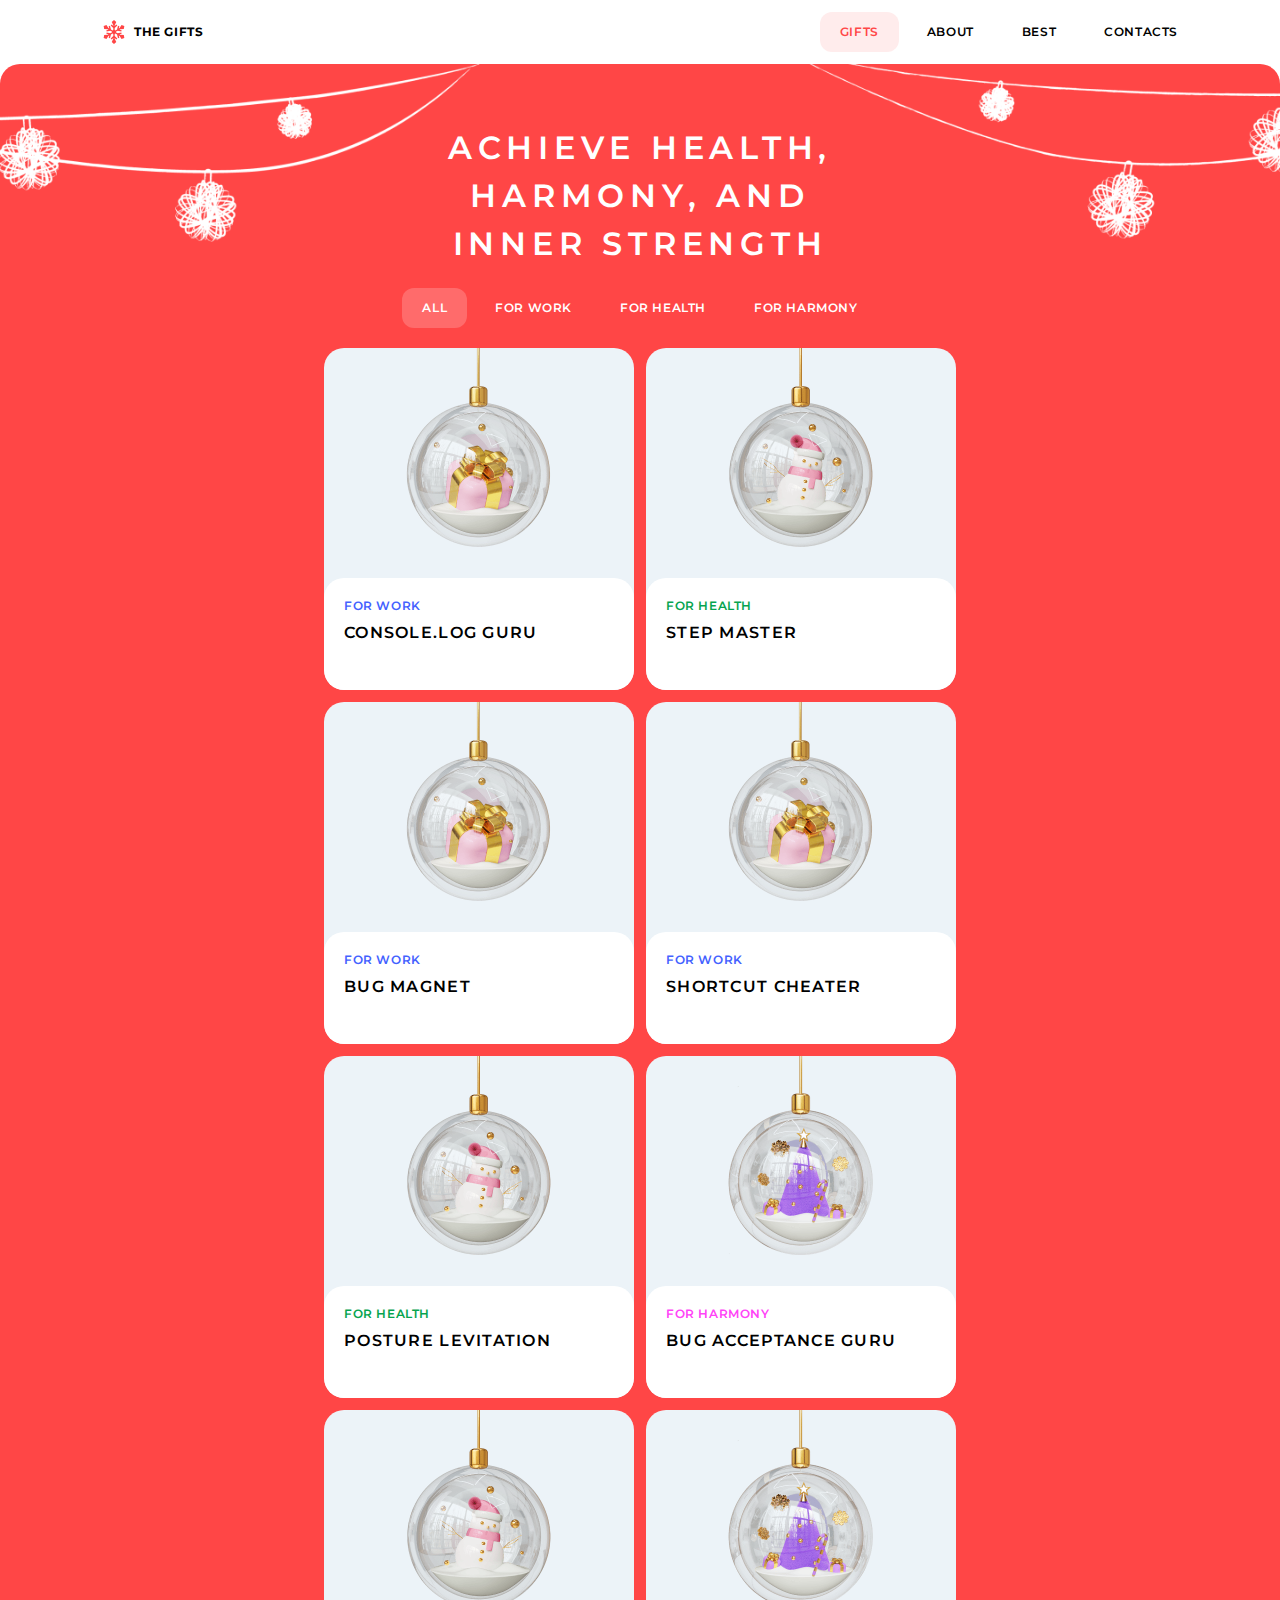
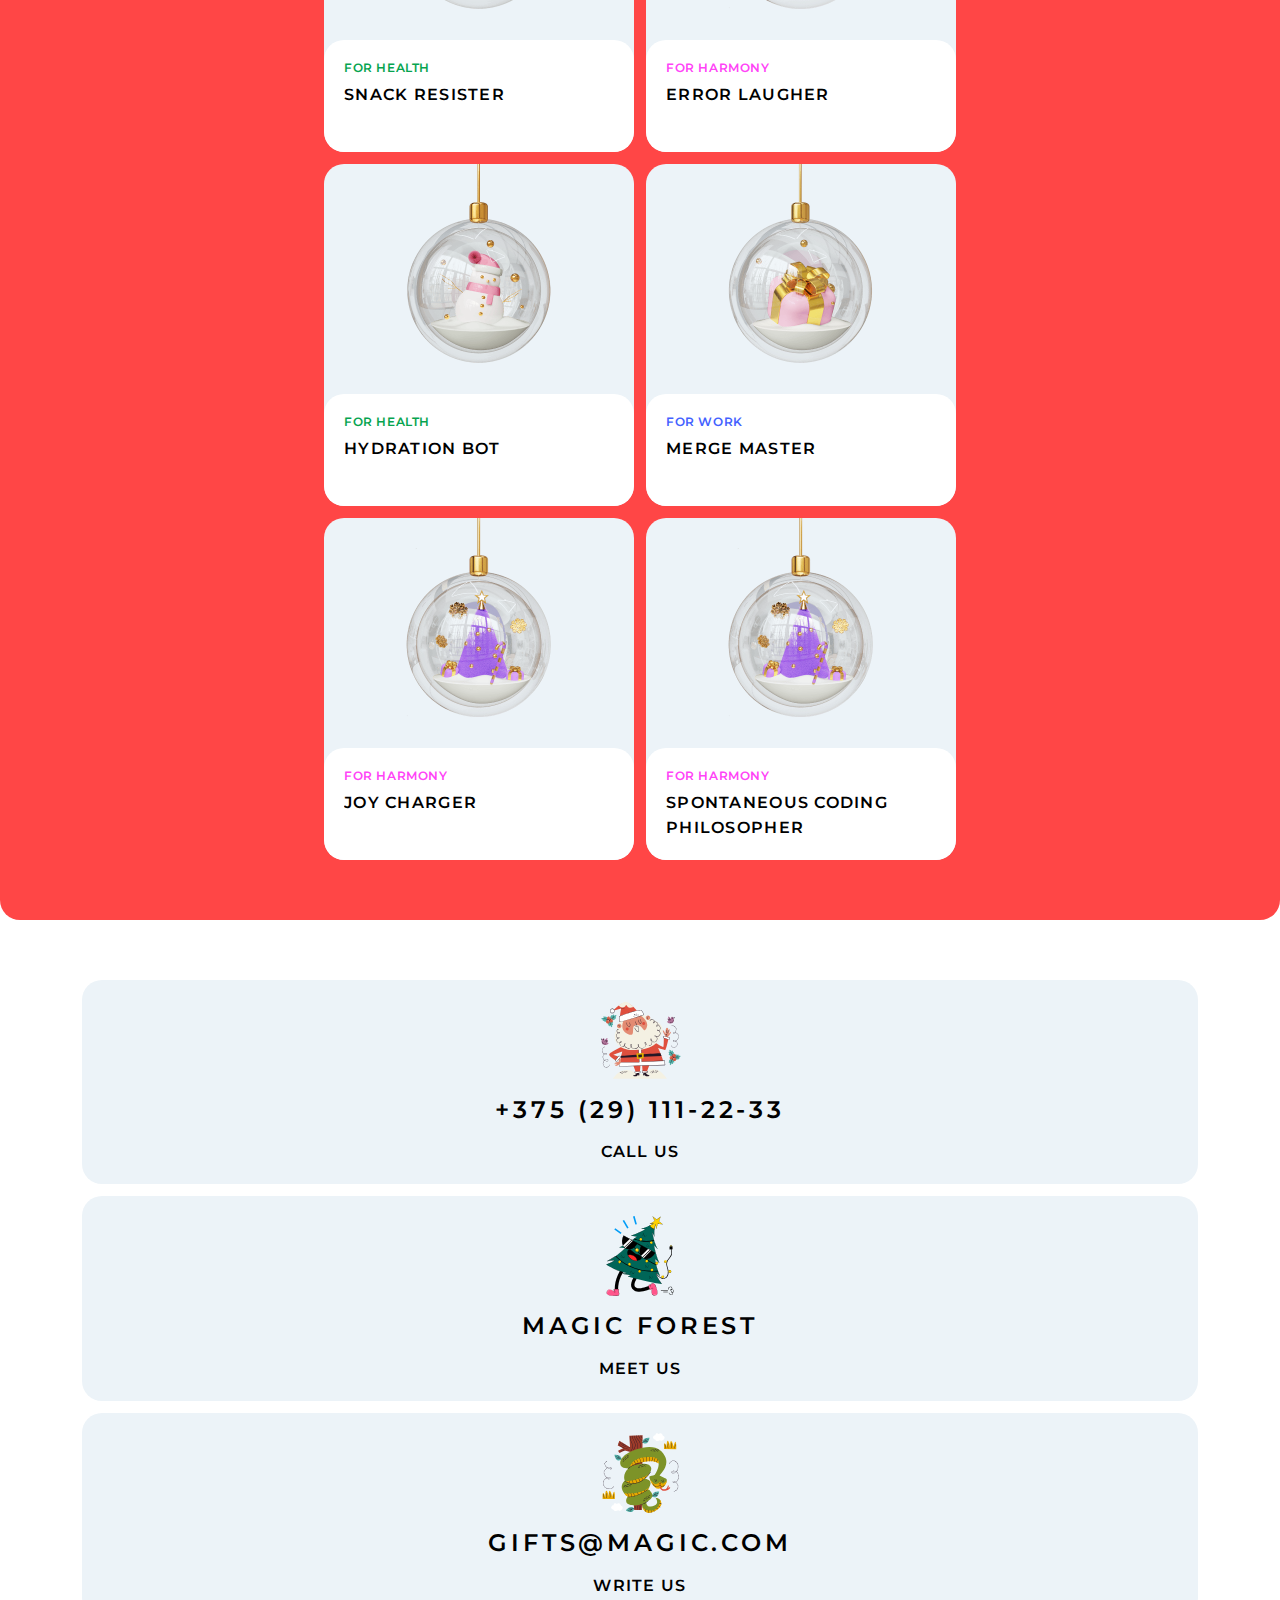
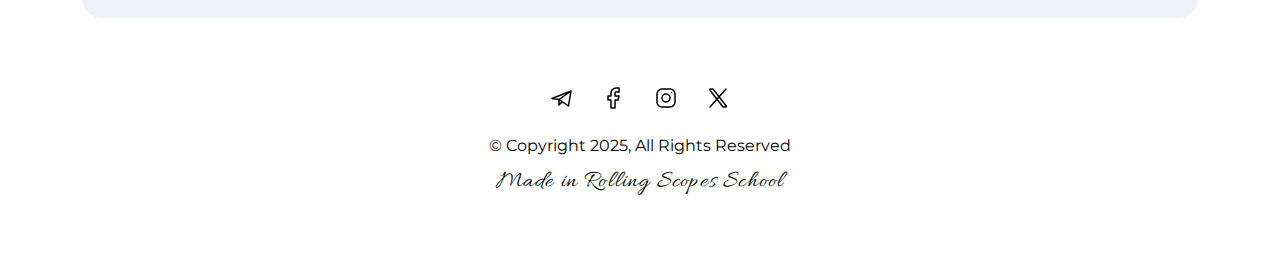
==== commit 61ae9af8: "Merge pull request #13 from rolling-scopes-school/christmas-shop-part2" ====
--- a/christmas-shop/pages/gifts/index.html
+++ b/christmas-shop/pages/gifts/index.html
@@ -4,17 +4,12 @@
     <meta charset="UTF-8">
     <meta name="viewport" content="width=device-width, initial-scale=1.0">
     <title>Christmas Shop</title>
-    <script type="module" defer src="../scripts/burger.js"></script>
-    <script type="module" defer src="../scripts/categories.js"></script>
-    <script type="module" defer src="../scripts/button-up.js"></script>
-    <script type="module" defer src="../scripts/modal.js"></script>
     <link rel="icon" href="../../Vector.ico" type="image/x-icon">
     <link rel="stylesheet" href="https://cdnjs.cloudflare.com/ajax/libs/modern-normalize/3.0.1/modern-normalize.css" integrity="sha512-gnAN+RgTMylunXI7AMg+PtcUGpKZFkZJoFIkAWvdPFRrFJz3p2tx4+9xbjILRfN7CzoViMgS8vSf06fSQzWZjA==" crossorigin="anonymous" referrerpolicy="no-referrer">
     <link rel="stylesheet" href="../styles/base/style.css">
     <link rel="stylesheet" href="../styles/base/typography.css">
     <link rel="stylesheet" href="../styles/header/style.css">
     <link rel="stylesheet" href="../styles/footer/style.css">
-    <link rel="stylesheet" href="../styles/burger/style.css">
     <link rel="stylesheet" href="style.css">
 </head>
 <body>
@@ -34,280 +29,135 @@
           <h4>the gifts</h4>
         </div>
       </a>
-      <nav class="nav-bar">
-        <ul class="nav-container">
-          <li class="non-interactive">
-            <a href="../gifts/" class="">gifts</a>
-          </li>
-          <li>
-            <a href="../home/#about">about</a>
-          </li>
-          <li>
-            <a href="../home/#bestGifts">best</a>
-          </li>
-          <li>
-            <a href="#contacts">contacts</a>
-          </li>
-        </ul>
-      </nav>
-      <div class="burger" id="burger">
-        <span></span>
-        <span></span>
-      </div>
-      <ul class="burger-menu" id="burgerMenu">
-        <li><a href="../gifts/" class="action-large">gifts</a></li>
-        <li><a href="../home/#about" class="action-large">about</a></li>
-        <li><a href="../home/#bestGifts" class="action-large">best</a></li>
-        <li><a href="../home/#contacts" class="action-large">contacts</a></li>
-      </ul>
-    </header>
+  <nav class="nav-bar">
+    <ul class="nav-container">
+      <li class="non-interactive">
+        <a href="../gifts/">gifts</a>
+      </li>
+      <li>
+        <a href="../home/#about">about</a>
+      </li>
+      <li>
+        <a href="../home/#bestGifts">best</a>
+      </li>
+      <li>
+        <a href="#contacts">contacts</a>
+      </li>
+    </ul>
+  </nav>
+  <div class="burger" id="burger">
+    <svg width="40" height="40" viewBox="0 0 40 40" fill="none" xmlns="http://www.w3.org/2000/svg">
+      <path d="M10 16H30" stroke="#181C29" stroke-linecap="round" stroke-linejoin="round" />
+      <path d="M10 24H30" stroke="#181C29" stroke-linecap="round" stroke-linejoin="round" />
+    </svg>
+  </div>
+</header>
     <main>
       <div class="bg-width-wrapper">
         <div class="gifts-bg-wrapper">
           <section class="gifts">
             <h1 class="header1 color-static-white text-align-center">Achieve health,<br> harmony, and<br> inner strength</h1>
-            <ul class="tabs color-static-white" id="tabs-container">
-              <li>
-                <button class="tab-item active action-small" data-category="all">all</button>
-              </li>
-              <li>
-                <button class="tab-item action-small" data-category="For Work">for work</button>
-              </li>
-              <li>
-                <button class="tab-item action-small" data-category="For Health">for health</button>
-              </li>
-              <li>
-                <button class="tab-item action-small" data-category="For Harmony">for harmony</button>
+            <ul class="tabs color-static-white">
+              <li class="tab-item default-hover">
+                <p class="action-small">all</p>
+              </li>
+              <li class="tab-item">
+                <p class="action-small">for work</p>
+              </li>
+              <li class="tab-item">
+                <p class="action-small">for health</p>
+              </li>
+              <li class="tab-item">
+                <p class="action-small">for harmony</p>
               </li>
             </ul>
-            <ul class="gifts-pagination-container" id="gift-card-container">
+            <ul class="gifts-pagination-container">
+              <li class="gift-card">
+                <img class="gift-img" src="../../assets/images/img-compressed/gift-for-work.png" alt="image of a gift">
+                <div class="gift-card-text-container">
+                  <h4 class="header4 for-work">for work</h4>
+                  <h3 class="header3 truncate">Console.log Guru</h3>
+                </div>
+              </li>
+              <li class="gift-card">
+                <img class="gift-img" src="../../assets/images/img-compressed/gift-for-health.png" alt="image of a gift">
+                <div class="gift-card-text-container">
+                  <h4 class="header4 for-health">for health</h4>
+                  <h3 class="header3 truncate">Step Master</h3>
+                </div>
+              </li>
+              <li class="gift-card">
+                <img class="gift-img" src="../../assets/images/img-compressed/gift-for-work.png" alt="image of a gift">
+                <div class="gift-card-text-container">
+                  <h4 class="header4 for-work">for work</h4>
+                  <h3 class="header3 truncate">Bug Magnet</h3>
+                </div>
+              </li>
+              <li class="gift-card">
+                <img class="gift-img" src="../../assets/images/img-compressed/gift-for-work.png" alt="image of a gift">
+                <div class="gift-card-text-container">
+                  <h4 class="header4 for-work">for work</h4>
+                  <h3 class="header3 truncate">Shortcut Cheater</h3>
+                </div>
+              </li>
+              <li class="gift-card">
+                <img class="gift-img" src="../../assets/images/img-compressed/gift-for-health.png" alt="image of a gift">
+                <div class="gift-card-text-container">
+                  <h4 class="header4 for-health">for health</h4>
+                  <h3 class="header3 truncate">Posture Levitation</h3>
+                </div>
+              </li>
+              <li class="gift-card">
+                <img class="gift-img" src="../../assets/images/img-compressed/gift-for-harmony.png" alt="image of a gift">
+                <div class="gift-card-text-container">
+                  <h4 class="header4 for-harmony">for harmony</h4>
+                  <h3 class="header3 truncate">Bug Acceptance Guru</h3>
+                </div>
+              </li>
+              <li class="gift-card">
+                <img class="gift-img" src="../../assets/images/img-compressed/gift-for-health.png" alt="image of a gift">
+                <div class="gift-card-text-container">
+                  <h4 class="header4 for-health">for health</h4>
+                  <h3 class="header3 truncate">Snack Resister</h3>
+                </div>
+              </li>
+              <li class="gift-card">
+                <img class="gift-img" src="../../assets/images/img-compressed/gift-for-harmony.png" alt="image of a gift">
+                <div class="gift-card-text-container">
+                  <h4 class="header4 for-harmony">for harmony</h4>
+                  <h3 class="header3 truncate">Error Laugher</h3>
+                </div>
+              </li>
+              <li class="gift-card">
+                <img class="gift-img" src="../../assets/images/img-compressed/gift-for-health.png" alt="image of a gift">
+                <div class="gift-card-text-container">
+                  <h4 class="header4 for-health">for health</h4>
+                  <h3 class="header3 truncate">Hydration Bot</h3>
+                </div>
+              </li>
+              <li class="gift-card">
+                <img class="gift-img" src="../../assets/images/img-compressed/gift-for-work.png" alt="image of a gift">
+                <div class="gift-card-text-container">
+                  <h4 class="header4 for-work">for work</h4>
+                  <h3 class="header3 truncate">Merge Master</h3>
+                </div>
+              </li>
+              <li class="gift-card">
+                <img class="gift-img" src="../../assets/images/img-compressed/gift-for-harmony.png" alt="image of a gift">
+                <div class="gift-card-text-container">
+                  <h4 class="header4 for-harmony">for harmony</h4>
+                  <h3 class="header3 truncate">Joy Charger</h3>
+                </div>
+              </li>
+              <li class="gift-card">
+                <img class="gift-img" src="../../assets/images/img-compressed/gift-for-harmony.png" alt="image of a gift">
+                <div class="gift-card-text-container">
+                  <h4 class="header4 for-harmony">for harmony</h4>
+                  <h3 class="header3 truncate">Spontaneous Coding Philosopher</h3>
+                </div>
+              </li>
             </ul>
           </section>
-        </div>
-        <button class="button-up" id="buttonUp">
-          <svg width="24" height="24" viewBox="0 0 24 24" fill="none" xmlns="http://www.w3.org/2000/svg">
-            <path d="M12 5V19" stroke="#FF4646" stroke-linecap="round" stroke-linejoin="round" />
-            <path d="M18 11L12 5" stroke="#FF4646" stroke-linecap="round" stroke-linejoin="round" />
-            <path d="M6 11L12 5" stroke="#FF4646" stroke-linecap="round" stroke-linejoin="round" />
-          </svg>
-        </button>
-      </div>
-      <div id="modalOverlay" class="modal-overlay">
-        <div class="modal-window" id="modalWindow">
-          <button id="closeModalBtn" class="close-btn">&times;</button>
-          <div class="image-container">
-            <img id="modalImg" src="../../assets/images/img-compressed/gift-for-work.png" alt="image of a gift">
-          </div>
-          <div class="gift-card-text-container">
-            <h4 class="header4 for-work" id="modalCategory"></h4>
-            <h3 class="header3 truncate" id="modalName"></h3>
-            <p class="paragraph" id="modalDescription"></p>
-            <h4 class="header4">Adds superpowers to:</h4>
-            <div class="superpowers">
-              <div><span class="paragraph">Live</span><span id="livePower" class="paragraph"></span><span><svg width="16" height="16" viewBox="0 0 16 16" fill="currentColor" xmlns="http://www.w3.org/2000/svg">
-                    <g clip-path="url(#clip0_5166_28)">
-                      <path d="M12.1959 9.88162L11.6482 9.56542L13.1158 9.17219L12.8732 8.26704L10.5005 8.90278L9.38146 8.25667C9.39689 8.17336 9.40538 8.08765 9.40538 7.99997C9.40538 7.91229 9.39692 7.82655 9.38146 7.74327L10.5005 7.09716L12.8732 7.7329L13.1158 6.82775L11.6482 6.43452L12.1959 6.11831L14.546 5.97725L14.8921 4.02063L13.0246 3.34203L11.7274 5.30677L11.1797 5.62297L11.5729 4.15545L10.6678 3.91293L10.032 6.28561L8.91226 6.93211C8.78247 6.82103 8.63242 6.73313 8.4683 6.67494V5.3828L10.2052 3.64586L9.5426 2.98325L8.46827 4.05755V3.42515L9.51792 1.32584L7.99976 0L6.48157 1.3259L7.53122 3.42521V4.05761L6.45689 2.98332L5.79429 3.64592L7.53119 5.38286V6.675C7.36708 6.73319 7.21702 6.82109 7.08724 6.93217L5.96746 6.28568L5.33171 3.91299L4.42656 4.15551L4.81979 5.62304L4.27213 5.30684L2.9749 3.34209L1.10742 4.02069L1.45349 5.97731L3.80362 6.11838L4.35128 6.43458L2.88375 6.82781L3.1263 7.73296L5.49898 7.09722L6.61807 7.74333C6.60264 7.82664 6.59414 7.91235 6.59414 8.00003C6.59414 8.08771 6.60261 8.17345 6.61807 8.25673L5.49898 8.90285L3.1263 8.2671L2.88375 9.17226L4.35128 9.56548L3.80362 9.88169L1.45349 10.0227L1.10742 11.9793L2.97493 12.6579L4.27216 10.6932L4.81985 10.377L4.42662 11.8445L5.33177 12.087L5.96752 9.71435L7.0873 9.06786C7.21708 9.17894 7.36714 9.26684 7.53125 9.32503V10.6172L5.79435 12.3541L6.45696 13.0167L7.53129 11.9424V12.5748L6.48163 14.6741L7.99983 16L9.51802 14.6741L8.46837 12.5748V11.9424L9.5427 13.0167L10.2053 12.3541L8.4684 10.6172V9.32503C8.63251 9.26684 8.78257 9.17894 8.91235 9.06786L10.0321 9.71435L10.6679 12.087L11.573 11.8445L11.1798 10.377L11.7275 10.6932L13.0247 12.6579L14.8922 11.9793L14.5462 10.0227L12.1959 9.88162Z" fill="inherit" />
-                    </g>
-                    <defs>
-                      <clipPath id="clip0_5166_28">
-                        <rect width="16" height="16" fill="white" />
-                      </clipPath>
-                    </defs>
-                  </svg><svg width="16" height="16" viewBox="0 0 16 16" fill="currentColor" xmlns="http://www.w3.org/2000/svg">
-                    <g clip-path="url(#clip0_5166_28)">
-                      <path d="M12.1959 9.88162L11.6482 9.56542L13.1158 9.17219L12.8732 8.26704L10.5005 8.90278L9.38146 8.25667C9.39689 8.17336 9.40538 8.08765 9.40538 7.99997C9.40538 7.91229 9.39692 7.82655 9.38146 7.74327L10.5005 7.09716L12.8732 7.7329L13.1158 6.82775L11.6482 6.43452L12.1959 6.11831L14.546 5.97725L14.8921 4.02063L13.0246 3.34203L11.7274 5.30677L11.1797 5.62297L11.5729 4.15545L10.6678 3.91293L10.032 6.28561L8.91226 6.93211C8.78247 6.82103 8.63242 6.73313 8.4683 6.67494V5.3828L10.2052 3.64586L9.5426 2.98325L8.46827 4.05755V3.42515L9.51792 1.32584L7.99976 0L6.48157 1.3259L7.53122 3.42521V4.05761L6.45689 2.98332L5.79429 3.64592L7.53119 5.38286V6.675C7.36708 6.73319 7.21702 6.82109 7.08724 6.93217L5.96746 6.28568L5.33171 3.91299L4.42656 4.15551L4.81979 5.62304L4.27213 5.30684L2.9749 3.34209L1.10742 4.02069L1.45349 5.97731L3.80362 6.11838L4.35128 6.43458L2.88375 6.82781L3.1263 7.73296L5.49898 7.09722L6.61807 7.74333C6.60264 7.82664 6.59414 7.91235 6.59414 8.00003C6.59414 8.08771 6.60261 8.17345 6.61807 8.25673L5.49898 8.90285L3.1263 8.2671L2.88375 9.17226L4.35128 9.56548L3.80362 9.88169L1.45349 10.0227L1.10742 11.9793L2.97493 12.6579L4.27216 10.6932L4.81985 10.377L4.42662 11.8445L5.33177 12.087L5.96752 9.71435L7.0873 9.06786C7.21708 9.17894 7.36714 9.26684 7.53125 9.32503V10.6172L5.79435 12.3541L6.45696 13.0167L7.53129 11.9424V12.5748L6.48163 14.6741L7.99983 16L9.51802 14.6741L8.46837 12.5748V11.9424L9.5427 13.0167L10.2053 12.3541L8.4684 10.6172V9.32503C8.63251 9.26684 8.78257 9.17894 8.91235 9.06786L10.0321 9.71435L10.6679 12.087L11.573 11.8445L11.1798 10.377L11.7275 10.6932L13.0247 12.6579L14.8922 11.9793L14.5462 10.0227L12.1959 9.88162Z" fill="inherit" />
-                    </g>
-                    <defs>
-                      <clipPath id="clip0_5166_28">
-                        <rect width="16" height="16" fill="white" />
-                      </clipPath>
-                    </defs>
-                  </svg><svg width="16" height="16" viewBox="0 0 16 16" fill="currentColor" xmlns="http://www.w3.org/2000/svg">
-                    <g clip-path="url(#clip0_5166_28)">
-                      <path d="M12.1959 9.88162L11.6482 9.56542L13.1158 9.17219L12.8732 8.26704L10.5005 8.90278L9.38146 8.25667C9.39689 8.17336 9.40538 8.08765 9.40538 7.99997C9.40538 7.91229 9.39692 7.82655 9.38146 7.74327L10.5005 7.09716L12.8732 7.7329L13.1158 6.82775L11.6482 6.43452L12.1959 6.11831L14.546 5.97725L14.8921 4.02063L13.0246 3.34203L11.7274 5.30677L11.1797 5.62297L11.5729 4.15545L10.6678 3.91293L10.032 6.28561L8.91226 6.93211C8.78247 6.82103 8.63242 6.73313 8.4683 6.67494V5.3828L10.2052 3.64586L9.5426 2.98325L8.46827 4.05755V3.42515L9.51792 1.32584L7.99976 0L6.48157 1.3259L7.53122 3.42521V4.05761L6.45689 2.98332L5.79429 3.64592L7.53119 5.38286V6.675C7.36708 6.73319 7.21702 6.82109 7.08724 6.93217L5.96746 6.28568L5.33171 3.91299L4.42656 4.15551L4.81979 5.62304L4.27213 5.30684L2.9749 3.34209L1.10742 4.02069L1.45349 5.97731L3.80362 6.11838L4.35128 6.43458L2.88375 6.82781L3.1263 7.73296L5.49898 7.09722L6.61807 7.74333C6.60264 7.82664 6.59414 7.91235 6.59414 8.00003C6.59414 8.08771 6.60261 8.17345 6.61807 8.25673L5.49898 8.90285L3.1263 8.2671L2.88375 9.17226L4.35128 9.56548L3.80362 9.88169L1.45349 10.0227L1.10742 11.9793L2.97493 12.6579L4.27216 10.6932L4.81985 10.377L4.42662 11.8445L5.33177 12.087L5.96752 9.71435L7.0873 9.06786C7.21708 9.17894 7.36714 9.26684 7.53125 9.32503V10.6172L5.79435 12.3541L6.45696 13.0167L7.53129 11.9424V12.5748L6.48163 14.6741L7.99983 16L9.51802 14.6741L8.46837 12.5748V11.9424L9.5427 13.0167L10.2053 12.3541L8.4684 10.6172V9.32503C8.63251 9.26684 8.78257 9.17894 8.91235 9.06786L10.0321 9.71435L10.6679 12.087L11.573 11.8445L11.1798 10.377L11.7275 10.6932L13.0247 12.6579L14.8922 11.9793L14.5462 10.0227L12.1959 9.88162Z" fill="inherit" />
-                    </g>
-                    <defs>
-                      <clipPath id="clip0_5166_28">
-                        <rect width="16" height="16" fill="white" />
-                      </clipPath>
-                    </defs>
-                  </svg><svg width="16" height="16" viewBox="0 0 16 16" fill="currentColor" xmlns="http://www.w3.org/2000/svg">
-                    <g clip-path="url(#clip0_5166_28)">
-                      <path d="M12.1959 9.88162L11.6482 9.56542L13.1158 9.17219L12.8732 8.26704L10.5005 8.90278L9.38146 8.25667C9.39689 8.17336 9.40538 8.08765 9.40538 7.99997C9.40538 7.91229 9.39692 7.82655 9.38146 7.74327L10.5005 7.09716L12.8732 7.7329L13.1158 6.82775L11.6482 6.43452L12.1959 6.11831L14.546 5.97725L14.8921 4.02063L13.0246 3.34203L11.7274 5.30677L11.1797 5.62297L11.5729 4.15545L10.6678 3.91293L10.032 6.28561L8.91226 6.93211C8.78247 6.82103 8.63242 6.73313 8.4683 6.67494V5.3828L10.2052 3.64586L9.5426 2.98325L8.46827 4.05755V3.42515L9.51792 1.32584L7.99976 0L6.48157 1.3259L7.53122 3.42521V4.05761L6.45689 2.98332L5.79429 3.64592L7.53119 5.38286V6.675C7.36708 6.73319 7.21702 6.82109 7.08724 6.93217L5.96746 6.28568L5.33171 3.91299L4.42656 4.15551L4.81979 5.62304L4.27213 5.30684L2.9749 3.34209L1.10742 4.02069L1.45349 5.97731L3.80362 6.11838L4.35128 6.43458L2.88375 6.82781L3.1263 7.73296L5.49898 7.09722L6.61807 7.74333C6.60264 7.82664 6.59414 7.91235 6.59414 8.00003C6.59414 8.08771 6.60261 8.17345 6.61807 8.25673L5.49898 8.90285L3.1263 8.2671L2.88375 9.17226L4.35128 9.56548L3.80362 9.88169L1.45349 10.0227L1.10742 11.9793L2.97493 12.6579L4.27216 10.6932L4.81985 10.377L4.42662 11.8445L5.33177 12.087L5.96752 9.71435L7.0873 9.06786C7.21708 9.17894 7.36714 9.26684 7.53125 9.32503V10.6172L5.79435 12.3541L6.45696 13.0167L7.53129 11.9424V12.5748L6.48163 14.6741L7.99983 16L9.51802 14.6741L8.46837 12.5748V11.9424L9.5427 13.0167L10.2053 12.3541L8.4684 10.6172V9.32503C8.63251 9.26684 8.78257 9.17894 8.91235 9.06786L10.0321 9.71435L10.6679 12.087L11.573 11.8445L11.1798 10.377L11.7275 10.6932L13.0247 12.6579L14.8922 11.9793L14.5462 10.0227L12.1959 9.88162Z" fill="inherit" />
-                    </g>
-                    <defs>
-                      <clipPath id="clip0_5166_28">
-                        <rect width="16" height="16" fill="white" />
-                      </clipPath>
-                    </defs>
-                  </svg><svg width="16" height="16" viewBox="0 0 16 16" fill="currentColor" xmlns="http://www.w3.org/2000/svg">
-                    <g clip-path="url(#clip0_5166_28)">
-                      <path d="M12.1959 9.88162L11.6482 9.56542L13.1158 9.17219L12.8732 8.26704L10.5005 8.90278L9.38146 8.25667C9.39689 8.17336 9.40538 8.08765 9.40538 7.99997C9.40538 7.91229 9.39692 7.82655 9.38146 7.74327L10.5005 7.09716L12.8732 7.7329L13.1158 6.82775L11.6482 6.43452L12.1959 6.11831L14.546 5.97725L14.8921 4.02063L13.0246 3.34203L11.7274 5.30677L11.1797 5.62297L11.5729 4.15545L10.6678 3.91293L10.032 6.28561L8.91226 6.93211C8.78247 6.82103 8.63242 6.73313 8.4683 6.67494V5.3828L10.2052 3.64586L9.5426 2.98325L8.46827 4.05755V3.42515L9.51792 1.32584L7.99976 0L6.48157 1.3259L7.53122 3.42521V4.05761L6.45689 2.98332L5.79429 3.64592L7.53119 5.38286V6.675C7.36708 6.73319 7.21702 6.82109 7.08724 6.93217L5.96746 6.28568L5.33171 3.91299L4.42656 4.15551L4.81979 5.62304L4.27213 5.30684L2.9749 3.34209L1.10742 4.02069L1.45349 5.97731L3.80362 6.11838L4.35128 6.43458L2.88375 6.82781L3.1263 7.73296L5.49898 7.09722L6.61807 7.74333C6.60264 7.82664 6.59414 7.91235 6.59414 8.00003C6.59414 8.08771 6.60261 8.17345 6.61807 8.25673L5.49898 8.90285L3.1263 8.2671L2.88375 9.17226L4.35128 9.56548L3.80362 9.88169L1.45349 10.0227L1.10742 11.9793L2.97493 12.6579L4.27216 10.6932L4.81985 10.377L4.42662 11.8445L5.33177 12.087L5.96752 9.71435L7.0873 9.06786C7.21708 9.17894 7.36714 9.26684 7.53125 9.32503V10.6172L5.79435 12.3541L6.45696 13.0167L7.53129 11.9424V12.5748L6.48163 14.6741L7.99983 16L9.51802 14.6741L8.46837 12.5748V11.9424L9.5427 13.0167L10.2053 12.3541L8.4684 10.6172V9.32503C8.63251 9.26684 8.78257 9.17894 8.91235 9.06786L10.0321 9.71435L10.6679 12.087L11.573 11.8445L11.1798 10.377L11.7275 10.6932L13.0247 12.6579L14.8922 11.9793L14.5462 10.0227L12.1959 9.88162Z" fill="inherit" />
-                    </g>
-                    <defs>
-                      <clipPath id="clip0_5166_28">
-                        <rect width="16" height="16" fill="white" />
-                      </clipPath>
-                    </defs>
-                  </svg></span></div>
-              <div><span class="paragraph">Create</span><span id="createPower" class="paragraph"></span><span>
-                  <svg width="16" height="16" viewBox="0 0 16 16" fill="currentColor" xmlns="http://www.w3.org/2000/svg">
-                    <g clip-path="url(#clip0_5166_28)">
-                      <path d="M12.1959 9.88162L11.6482 9.56542L13.1158 9.17219L12.8732 8.26704L10.5005 8.90278L9.38146 8.25667C9.39689 8.17336 9.40538 8.08765 9.40538 7.99997C9.40538 7.91229 9.39692 7.82655 9.38146 7.74327L10.5005 7.09716L12.8732 7.7329L13.1158 6.82775L11.6482 6.43452L12.1959 6.11831L14.546 5.97725L14.8921 4.02063L13.0246 3.34203L11.7274 5.30677L11.1797 5.62297L11.5729 4.15545L10.6678 3.91293L10.032 6.28561L8.91226 6.93211C8.78247 6.82103 8.63242 6.73313 8.4683 6.67494V5.3828L10.2052 3.64586L9.5426 2.98325L8.46827 4.05755V3.42515L9.51792 1.32584L7.99976 0L6.48157 1.3259L7.53122 3.42521V4.05761L6.45689 2.98332L5.79429 3.64592L7.53119 5.38286V6.675C7.36708 6.73319 7.21702 6.82109 7.08724 6.93217L5.96746 6.28568L5.33171 3.91299L4.42656 4.15551L4.81979 5.62304L4.27213 5.30684L2.9749 3.34209L1.10742 4.02069L1.45349 5.97731L3.80362 6.11838L4.35128 6.43458L2.88375 6.82781L3.1263 7.73296L5.49898 7.09722L6.61807 7.74333C6.60264 7.82664 6.59414 7.91235 6.59414 8.00003C6.59414 8.08771 6.60261 8.17345 6.61807 8.25673L5.49898 8.90285L3.1263 8.2671L2.88375 9.17226L4.35128 9.56548L3.80362 9.88169L1.45349 10.0227L1.10742 11.9793L2.97493 12.6579L4.27216 10.6932L4.81985 10.377L4.42662 11.8445L5.33177 12.087L5.96752 9.71435L7.0873 9.06786C7.21708 9.17894 7.36714 9.26684 7.53125 9.32503V10.6172L5.79435 12.3541L6.45696 13.0167L7.53129 11.9424V12.5748L6.48163 14.6741L7.99983 16L9.51802 14.6741L8.46837 12.5748V11.9424L9.5427 13.0167L10.2053 12.3541L8.4684 10.6172V9.32503C8.63251 9.26684 8.78257 9.17894 8.91235 9.06786L10.0321 9.71435L10.6679 12.087L11.573 11.8445L11.1798 10.377L11.7275 10.6932L13.0247 12.6579L14.8922 11.9793L14.5462 10.0227L12.1959 9.88162Z" fill="inherit" />
-                    </g>
-                    <defs>
-                      <clipPath id="clip0_5166_28">
-                        <rect width="16" height="16" fill="white" />
-                      </clipPath>
-                    </defs>
-                  </svg>
-                  <svg width="16" height="16" viewBox="0 0 16 16" fill="currentColor" xmlns="http://www.w3.org/2000/svg">
-                    <g clip-path="url(#clip0_5166_28)">
-                      <path d="M12.1959 9.88162L11.6482 9.56542L13.1158 9.17219L12.8732 8.26704L10.5005 8.90278L9.38146 8.25667C9.39689 8.17336 9.40538 8.08765 9.40538 7.99997C9.40538 7.91229 9.39692 7.82655 9.38146 7.74327L10.5005 7.09716L12.8732 7.7329L13.1158 6.82775L11.6482 6.43452L12.1959 6.11831L14.546 5.97725L14.8921 4.02063L13.0246 3.34203L11.7274 5.30677L11.1797 5.62297L11.5729 4.15545L10.6678 3.91293L10.032 6.28561L8.91226 6.93211C8.78247 6.82103 8.63242 6.73313 8.4683 6.67494V5.3828L10.2052 3.64586L9.5426 2.98325L8.46827 4.05755V3.42515L9.51792 1.32584L7.99976 0L6.48157 1.3259L7.53122 3.42521V4.05761L6.45689 2.98332L5.79429 3.64592L7.53119 5.38286V6.675C7.36708 6.73319 7.21702 6.82109 7.08724 6.93217L5.96746 6.28568L5.33171 3.91299L4.42656 4.15551L4.81979 5.62304L4.27213 5.30684L2.9749 3.34209L1.10742 4.02069L1.45349 5.97731L3.80362 6.11838L4.35128 6.43458L2.88375 6.82781L3.1263 7.73296L5.49898 7.09722L6.61807 7.74333C6.60264 7.82664 6.59414 7.91235 6.59414 8.00003C6.59414 8.08771 6.60261 8.17345 6.61807 8.25673L5.49898 8.90285L3.1263 8.2671L2.88375 9.17226L4.35128 9.56548L3.80362 9.88169L1.45349 10.0227L1.10742 11.9793L2.97493 12.6579L4.27216 10.6932L4.81985 10.377L4.42662 11.8445L5.33177 12.087L5.96752 9.71435L7.0873 9.06786C7.21708 9.17894 7.36714 9.26684 7.53125 9.32503V10.6172L5.79435 12.3541L6.45696 13.0167L7.53129 11.9424V12.5748L6.48163 14.6741L7.99983 16L9.51802 14.6741L8.46837 12.5748V11.9424L9.5427 13.0167L10.2053 12.3541L8.4684 10.6172V9.32503C8.63251 9.26684 8.78257 9.17894 8.91235 9.06786L10.0321 9.71435L10.6679 12.087L11.573 11.8445L11.1798 10.377L11.7275 10.6932L13.0247 12.6579L14.8922 11.9793L14.5462 10.0227L12.1959 9.88162Z" fill="inherit" />
-                    </g>
-                    <defs>
-                      <clipPath id="clip0_5166_28">
-                        <rect width="16" height="16" fill="white" />
-                      </clipPath>
-                    </defs>
-                  </svg>
-                  <svg width="16" height="16" viewBox="0 0 16 16" fill="currentColor" xmlns="http://www.w3.org/2000/svg">
-                    <g clip-path="url(#clip0_5166_28)">
-                      <path d="M12.1959 9.88162L11.6482 9.56542L13.1158 9.17219L12.8732 8.26704L10.5005 8.90278L9.38146 8.25667C9.39689 8.17336 9.40538 8.08765 9.40538 7.99997C9.40538 7.91229 9.39692 7.82655 9.38146 7.74327L10.5005 7.09716L12.8732 7.7329L13.1158 6.82775L11.6482 6.43452L12.1959 6.11831L14.546 5.97725L14.8921 4.02063L13.0246 3.34203L11.7274 5.30677L11.1797 5.62297L11.5729 4.15545L10.6678 3.91293L10.032 6.28561L8.91226 6.93211C8.78247 6.82103 8.63242 6.73313 8.4683 6.67494V5.3828L10.2052 3.64586L9.5426 2.98325L8.46827 4.05755V3.42515L9.51792 1.32584L7.99976 0L6.48157 1.3259L7.53122 3.42521V4.05761L6.45689 2.98332L5.79429 3.64592L7.53119 5.38286V6.675C7.36708 6.73319 7.21702 6.82109 7.08724 6.93217L5.96746 6.28568L5.33171 3.91299L4.42656 4.15551L4.81979 5.62304L4.27213 5.30684L2.9749 3.34209L1.10742 4.02069L1.45349 5.97731L3.80362 6.11838L4.35128 6.43458L2.88375 6.82781L3.1263 7.73296L5.49898 7.09722L6.61807 7.74333C6.60264 7.82664 6.59414 7.91235 6.59414 8.00003C6.59414 8.08771 6.60261 8.17345 6.61807 8.25673L5.49898 8.90285L3.1263 8.2671L2.88375 9.17226L4.35128 9.56548L3.80362 9.88169L1.45349 10.0227L1.10742 11.9793L2.97493 12.6579L4.27216 10.6932L4.81985 10.377L4.42662 11.8445L5.33177 12.087L5.96752 9.71435L7.0873 9.06786C7.21708 9.17894 7.36714 9.26684 7.53125 9.32503V10.6172L5.79435 12.3541L6.45696 13.0167L7.53129 11.9424V12.5748L6.48163 14.6741L7.99983 16L9.51802 14.6741L8.46837 12.5748V11.9424L9.5427 13.0167L10.2053 12.3541L8.4684 10.6172V9.32503C8.63251 9.26684 8.78257 9.17894 8.91235 9.06786L10.0321 9.71435L10.6679 12.087L11.573 11.8445L11.1798 10.377L11.7275 10.6932L13.0247 12.6579L14.8922 11.9793L14.5462 10.0227L12.1959 9.88162Z" fill="inherit" />
-                    </g>
-                    <defs>
-                      <clipPath id="clip0_5166_28">
-                        <rect width="16" height="16" fill="white" />
-                      </clipPath>
-                    </defs>
-                  </svg>
-                  <svg width="16" height="16" viewBox="0 0 16 16" fill="currentColor" xmlns="http://www.w3.org/2000/svg">
-                    <g clip-path="url(#clip0_5166_28)">
-                      <path d="M12.1959 9.88162L11.6482 9.56542L13.1158 9.17219L12.8732 8.26704L10.5005 8.90278L9.38146 8.25667C9.39689 8.17336 9.40538 8.08765 9.40538 7.99997C9.40538 7.91229 9.39692 7.82655 9.38146 7.74327L10.5005 7.09716L12.8732 7.7329L13.1158 6.82775L11.6482 6.43452L12.1959 6.11831L14.546 5.97725L14.8921 4.02063L13.0246 3.34203L11.7274 5.30677L11.1797 5.62297L11.5729 4.15545L10.6678 3.91293L10.032 6.28561L8.91226 6.93211C8.78247 6.82103 8.63242 6.73313 8.4683 6.67494V5.3828L10.2052 3.64586L9.5426 2.98325L8.46827 4.05755V3.42515L9.51792 1.32584L7.99976 0L6.48157 1.3259L7.53122 3.42521V4.05761L6.45689 2.98332L5.79429 3.64592L7.53119 5.38286V6.675C7.36708 6.73319 7.21702 6.82109 7.08724 6.93217L5.96746 6.28568L5.33171 3.91299L4.42656 4.15551L4.81979 5.62304L4.27213 5.30684L2.9749 3.34209L1.10742 4.02069L1.45349 5.97731L3.80362 6.11838L4.35128 6.43458L2.88375 6.82781L3.1263 7.73296L5.49898 7.09722L6.61807 7.74333C6.60264 7.82664 6.59414 7.91235 6.59414 8.00003C6.59414 8.08771 6.60261 8.17345 6.61807 8.25673L5.49898 8.90285L3.1263 8.2671L2.88375 9.17226L4.35128 9.56548L3.80362 9.88169L1.45349 10.0227L1.10742 11.9793L2.97493 12.6579L4.27216 10.6932L4.81985 10.377L4.42662 11.8445L5.33177 12.087L5.96752 9.71435L7.0873 9.06786C7.21708 9.17894 7.36714 9.26684 7.53125 9.32503V10.6172L5.79435 12.3541L6.45696 13.0167L7.53129 11.9424V12.5748L6.48163 14.6741L7.99983 16L9.51802 14.6741L8.46837 12.5748V11.9424L9.5427 13.0167L10.2053 12.3541L8.4684 10.6172V9.32503C8.63251 9.26684 8.78257 9.17894 8.91235 9.06786L10.0321 9.71435L10.6679 12.087L11.573 11.8445L11.1798 10.377L11.7275 10.6932L13.0247 12.6579L14.8922 11.9793L14.5462 10.0227L12.1959 9.88162Z" fill="inherit" />
-                    </g>
-                    <defs>
-                      <clipPath id="clip0_5166_28">
-                        <rect width="16" height="16" fill="white" />
-                      </clipPath>
-                    </defs>
-                  </svg>
-                  <svg width="16" height="16" viewBox="0 0 16 16" fill="currentColor" xmlns="http://www.w3.org/2000/svg">
-                    <g clip-path="url(#clip0_5166_28)">
-                      <path d="M12.1959 9.88162L11.6482 9.56542L13.1158 9.17219L12.8732 8.26704L10.5005 8.90278L9.38146 8.25667C9.39689 8.17336 9.40538 8.08765 9.40538 7.99997C9.40538 7.91229 9.39692 7.82655 9.38146 7.74327L10.5005 7.09716L12.8732 7.7329L13.1158 6.82775L11.6482 6.43452L12.1959 6.11831L14.546 5.97725L14.8921 4.02063L13.0246 3.34203L11.7274 5.30677L11.1797 5.62297L11.5729 4.15545L10.6678 3.91293L10.032 6.28561L8.91226 6.93211C8.78247 6.82103 8.63242 6.73313 8.4683 6.67494V5.3828L10.2052 3.64586L9.5426 2.98325L8.46827 4.05755V3.42515L9.51792 1.32584L7.99976 0L6.48157 1.3259L7.53122 3.42521V4.05761L6.45689 2.98332L5.79429 3.64592L7.53119 5.38286V6.675C7.36708 6.73319 7.21702 6.82109 7.08724 6.93217L5.96746 6.28568L5.33171 3.91299L4.42656 4.15551L4.81979 5.62304L4.27213 5.30684L2.9749 3.34209L1.10742 4.02069L1.45349 5.97731L3.80362 6.11838L4.35128 6.43458L2.88375 6.82781L3.1263 7.73296L5.49898 7.09722L6.61807 7.74333C6.60264 7.82664 6.59414 7.91235 6.59414 8.00003C6.59414 8.08771 6.60261 8.17345 6.61807 8.25673L5.49898 8.90285L3.1263 8.2671L2.88375 9.17226L4.35128 9.56548L3.80362 9.88169L1.45349 10.0227L1.10742 11.9793L2.97493 12.6579L4.27216 10.6932L4.81985 10.377L4.42662 11.8445L5.33177 12.087L5.96752 9.71435L7.0873 9.06786C7.21708 9.17894 7.36714 9.26684 7.53125 9.32503V10.6172L5.79435 12.3541L6.45696 13.0167L7.53129 11.9424V12.5748L6.48163 14.6741L7.99983 16L9.51802 14.6741L8.46837 12.5748V11.9424L9.5427 13.0167L10.2053 12.3541L8.4684 10.6172V9.32503C8.63251 9.26684 8.78257 9.17894 8.91235 9.06786L10.0321 9.71435L10.6679 12.087L11.573 11.8445L11.1798 10.377L11.7275 10.6932L13.0247 12.6579L14.8922 11.9793L14.5462 10.0227L12.1959 9.88162Z" fill="inherit" />
-                    </g>
-                    <defs>
-                      <clipPath id="clip0_5166_28">
-                        <rect width="16" height="16" fill="white" />
-                      </clipPath>
-                    </defs>
-                  </svg>
-                </span></div>
-              <div><span class="paragraph">Love</span><span id="lovePower" class="paragraph"></span><span>
-                  <svg width="16" height="16" viewBox="0 0 16 16" fill="currentColor" xmlns="http://www.w3.org/2000/svg">
-                    <g clip-path="url(#clip0_5166_28)">
-                      <path d="M12.1959 9.88162L11.6482 9.56542L13.1158 9.17219L12.8732 8.26704L10.5005 8.90278L9.38146 8.25667C9.39689 8.17336 9.40538 8.08765 9.40538 7.99997C9.40538 7.91229 9.39692 7.82655 9.38146 7.74327L10.5005 7.09716L12.8732 7.7329L13.1158 6.82775L11.6482 6.43452L12.1959 6.11831L14.546 5.97725L14.8921 4.02063L13.0246 3.34203L11.7274 5.30677L11.1797 5.62297L11.5729 4.15545L10.6678 3.91293L10.032 6.28561L8.91226 6.93211C8.78247 6.82103 8.63242 6.73313 8.4683 6.67494V5.3828L10.2052 3.64586L9.5426 2.98325L8.46827 4.05755V3.42515L9.51792 1.32584L7.99976 0L6.48157 1.3259L7.53122 3.42521V4.05761L6.45689 2.98332L5.79429 3.64592L7.53119 5.38286V6.675C7.36708 6.73319 7.21702 6.82109 7.08724 6.93217L5.96746 6.28568L5.33171 3.91299L4.42656 4.15551L4.81979 5.62304L4.27213 5.30684L2.9749 3.34209L1.10742 4.02069L1.45349 5.97731L3.80362 6.11838L4.35128 6.43458L2.88375 6.82781L3.1263 7.73296L5.49898 7.09722L6.61807 7.74333C6.60264 7.82664 6.59414 7.91235 6.59414 8.00003C6.59414 8.08771 6.60261 8.17345 6.61807 8.25673L5.49898 8.90285L3.1263 8.2671L2.88375 9.17226L4.35128 9.56548L3.80362 9.88169L1.45349 10.0227L1.10742 11.9793L2.97493 12.6579L4.27216 10.6932L4.81985 10.377L4.42662 11.8445L5.33177 12.087L5.96752 9.71435L7.0873 9.06786C7.21708 9.17894 7.36714 9.26684 7.53125 9.32503V10.6172L5.79435 12.3541L6.45696 13.0167L7.53129 11.9424V12.5748L6.48163 14.6741L7.99983 16L9.51802 14.6741L8.46837 12.5748V11.9424L9.5427 13.0167L10.2053 12.3541L8.4684 10.6172V9.32503C8.63251 9.26684 8.78257 9.17894 8.91235 9.06786L10.0321 9.71435L10.6679 12.087L11.573 11.8445L11.1798 10.377L11.7275 10.6932L13.0247 12.6579L14.8922 11.9793L14.5462 10.0227L12.1959 9.88162Z" fill="inherit" />
-                    </g>
-                    <defs>
-                      <clipPath id="clip0_5166_28">
-                        <rect width="16" height="16" fill="white" />
-                      </clipPath>
-                    </defs>
-                  </svg>
-                  <svg width="16" height="16" viewBox="0 0 16 16" fill="currentColor" xmlns="http://www.w3.org/2000/svg">
-                    <g clip-path="url(#clip0_5166_28)">
-                      <path d="M12.1959 9.88162L11.6482 9.56542L13.1158 9.17219L12.8732 8.26704L10.5005 8.90278L9.38146 8.25667C9.39689 8.17336 9.40538 8.08765 9.40538 7.99997C9.40538 7.91229 9.39692 7.82655 9.38146 7.74327L10.5005 7.09716L12.8732 7.7329L13.1158 6.82775L11.6482 6.43452L12.1959 6.11831L14.546 5.97725L14.8921 4.02063L13.0246 3.34203L11.7274 5.30677L11.1797 5.62297L11.5729 4.15545L10.6678 3.91293L10.032 6.28561L8.91226 6.93211C8.78247 6.82103 8.63242 6.73313 8.4683 6.67494V5.3828L10.2052 3.64586L9.5426 2.98325L8.46827 4.05755V3.42515L9.51792 1.32584L7.99976 0L6.48157 1.3259L7.53122 3.42521V4.05761L6.45689 2.98332L5.79429 3.64592L7.53119 5.38286V6.675C7.36708 6.73319 7.21702 6.82109 7.08724 6.93217L5.96746 6.28568L5.33171 3.91299L4.42656 4.15551L4.81979 5.62304L4.27213 5.30684L2.9749 3.34209L1.10742 4.02069L1.45349 5.97731L3.80362 6.11838L4.35128 6.43458L2.88375 6.82781L3.1263 7.73296L5.49898 7.09722L6.61807 7.74333C6.60264 7.82664 6.59414 7.91235 6.59414 8.00003C6.59414 8.08771 6.60261 8.17345 6.61807 8.25673L5.49898 8.90285L3.1263 8.2671L2.88375 9.17226L4.35128 9.56548L3.80362 9.88169L1.45349 10.0227L1.10742 11.9793L2.97493 12.6579L4.27216 10.6932L4.81985 10.377L4.42662 11.8445L5.33177 12.087L5.96752 9.71435L7.0873 9.06786C7.21708 9.17894 7.36714 9.26684 7.53125 9.32503V10.6172L5.79435 12.3541L6.45696 13.0167L7.53129 11.9424V12.5748L6.48163 14.6741L7.99983 16L9.51802 14.6741L8.46837 12.5748V11.9424L9.5427 13.0167L10.2053 12.3541L8.4684 10.6172V9.32503C8.63251 9.26684 8.78257 9.17894 8.91235 9.06786L10.0321 9.71435L10.6679 12.087L11.573 11.8445L11.1798 10.377L11.7275 10.6932L13.0247 12.6579L14.8922 11.9793L14.5462 10.0227L12.1959 9.88162Z" fill="inherit" />
-                    </g>
-                    <defs>
-                      <clipPath id="clip0_5166_28">
-                        <rect width="16" height="16" fill="white" />
-                      </clipPath>
-                    </defs>
-                  </svg>
-                  <svg width="16" height="16" viewBox="0 0 16 16" fill="currentColor" xmlns="http://www.w3.org/2000/svg">
-                    <g clip-path="url(#clip0_5166_28)">
-                      <path d="M12.1959 9.88162L11.6482 9.56542L13.1158 9.17219L12.8732 8.26704L10.5005 8.90278L9.38146 8.25667C9.39689 8.17336 9.40538 8.08765 9.40538 7.99997C9.40538 7.91229 9.39692 7.82655 9.38146 7.74327L10.5005 7.09716L12.8732 7.7329L13.1158 6.82775L11.6482 6.43452L12.1959 6.11831L14.546 5.97725L14.8921 4.02063L13.0246 3.34203L11.7274 5.30677L11.1797 5.62297L11.5729 4.15545L10.6678 3.91293L10.032 6.28561L8.91226 6.93211C8.78247 6.82103 8.63242 6.73313 8.4683 6.67494V5.3828L10.2052 3.64586L9.5426 2.98325L8.46827 4.05755V3.42515L9.51792 1.32584L7.99976 0L6.48157 1.3259L7.53122 3.42521V4.05761L6.45689 2.98332L5.79429 3.64592L7.53119 5.38286V6.675C7.36708 6.73319 7.21702 6.82109 7.08724 6.93217L5.96746 6.28568L5.33171 3.91299L4.42656 4.15551L4.81979 5.62304L4.27213 5.30684L2.9749 3.34209L1.10742 4.02069L1.45349 5.97731L3.80362 6.11838L4.35128 6.43458L2.88375 6.82781L3.1263 7.73296L5.49898 7.09722L6.61807 7.74333C6.60264 7.82664 6.59414 7.91235 6.59414 8.00003C6.59414 8.08771 6.60261 8.17345 6.61807 8.25673L5.49898 8.90285L3.1263 8.2671L2.88375 9.17226L4.35128 9.56548L3.80362 9.88169L1.45349 10.0227L1.10742 11.9793L2.97493 12.6579L4.27216 10.6932L4.81985 10.377L4.42662 11.8445L5.33177 12.087L5.96752 9.71435L7.0873 9.06786C7.21708 9.17894 7.36714 9.26684 7.53125 9.32503V10.6172L5.79435 12.3541L6.45696 13.0167L7.53129 11.9424V12.5748L6.48163 14.6741L7.99983 16L9.51802 14.6741L8.46837 12.5748V11.9424L9.5427 13.0167L10.2053 12.3541L8.4684 10.6172V9.32503C8.63251 9.26684 8.78257 9.17894 8.91235 9.06786L10.0321 9.71435L10.6679 12.087L11.573 11.8445L11.1798 10.377L11.7275 10.6932L13.0247 12.6579L14.8922 11.9793L14.5462 10.0227L12.1959 9.88162Z" fill="inherit" />
-                    </g>
-                    <defs>
-                      <clipPath id="clip0_5166_28">
-                        <rect width="16" height="16" fill="white" />
-                      </clipPath>
-                    </defs>
-                  </svg>
-                  <svg width="16" height="16" viewBox="0 0 16 16" fill="currentColor" xmlns="http://www.w3.org/2000/svg">
-                    <g clip-path="url(#clip0_5166_28)">
-                      <path d="M12.1959 9.88162L11.6482 9.56542L13.1158 9.17219L12.8732 8.26704L10.5005 8.90278L9.38146 8.25667C9.39689 8.17336 9.40538 8.08765 9.40538 7.99997C9.40538 7.91229 9.39692 7.82655 9.38146 7.74327L10.5005 7.09716L12.8732 7.7329L13.1158 6.82775L11.6482 6.43452L12.1959 6.11831L14.546 5.97725L14.8921 4.02063L13.0246 3.34203L11.7274 5.30677L11.1797 5.62297L11.5729 4.15545L10.6678 3.91293L10.032 6.28561L8.91226 6.93211C8.78247 6.82103 8.63242 6.73313 8.4683 6.67494V5.3828L10.2052 3.64586L9.5426 2.98325L8.46827 4.05755V3.42515L9.51792 1.32584L7.99976 0L6.48157 1.3259L7.53122 3.42521V4.05761L6.45689 2.98332L5.79429 3.64592L7.53119 5.38286V6.675C7.36708 6.73319 7.21702 6.82109 7.08724 6.93217L5.96746 6.28568L5.33171 3.91299L4.42656 4.15551L4.81979 5.62304L4.27213 5.30684L2.9749 3.34209L1.10742 4.02069L1.45349 5.97731L3.80362 6.11838L4.35128 6.43458L2.88375 6.82781L3.1263 7.73296L5.49898 7.09722L6.61807 7.74333C6.60264 7.82664 6.59414 7.91235 6.59414 8.00003C6.59414 8.08771 6.60261 8.17345 6.61807 8.25673L5.49898 8.90285L3.1263 8.2671L2.88375 9.17226L4.35128 9.56548L3.80362 9.88169L1.45349 10.0227L1.10742 11.9793L2.97493 12.6579L4.27216 10.6932L4.81985 10.377L4.42662 11.8445L5.33177 12.087L5.96752 9.71435L7.0873 9.06786C7.21708 9.17894 7.36714 9.26684 7.53125 9.32503V10.6172L5.79435 12.3541L6.45696 13.0167L7.53129 11.9424V12.5748L6.48163 14.6741L7.99983 16L9.51802 14.6741L8.46837 12.5748V11.9424L9.5427 13.0167L10.2053 12.3541L8.4684 10.6172V9.32503C8.63251 9.26684 8.78257 9.17894 8.91235 9.06786L10.0321 9.71435L10.6679 12.087L11.573 11.8445L11.1798 10.377L11.7275 10.6932L13.0247 12.6579L14.8922 11.9793L14.5462 10.0227L12.1959 9.88162Z" fill="inherit" />
-                    </g>
-                    <defs>
-                      <clipPath id="clip0_5166_28">
-                        <rect width="16" height="16" fill="white" />
-                      </clipPath>
-                    </defs>
-                  </svg>
-                  <svg width="16" height="16" viewBox="0 0 16 16" fill="currentColor" xmlns="http://www.w3.org/2000/svg">
-                    <g clip-path="url(#clip0_5166_28)">
-                      <path d="M12.1959 9.88162L11.6482 9.56542L13.1158 9.17219L12.8732 8.26704L10.5005 8.90278L9.38146 8.25667C9.39689 8.17336 9.40538 8.08765 9.40538 7.99997C9.40538 7.91229 9.39692 7.82655 9.38146 7.74327L10.5005 7.09716L12.8732 7.7329L13.1158 6.82775L11.6482 6.43452L12.1959 6.11831L14.546 5.97725L14.8921 4.02063L13.0246 3.34203L11.7274 5.30677L11.1797 5.62297L11.5729 4.15545L10.6678 3.91293L10.032 6.28561L8.91226 6.93211C8.78247 6.82103 8.63242 6.73313 8.4683 6.67494V5.3828L10.2052 3.64586L9.5426 2.98325L8.46827 4.05755V3.42515L9.51792 1.32584L7.99976 0L6.48157 1.3259L7.53122 3.42521V4.05761L6.45689 2.98332L5.79429 3.64592L7.53119 5.38286V6.675C7.36708 6.73319 7.21702 6.82109 7.08724 6.93217L5.96746 6.28568L5.33171 3.91299L4.42656 4.15551L4.81979 5.62304L4.27213 5.30684L2.9749 3.34209L1.10742 4.02069L1.45349 5.97731L3.80362 6.11838L4.35128 6.43458L2.88375 6.82781L3.1263 7.73296L5.49898 7.09722L6.61807 7.74333C6.60264 7.82664 6.59414 7.91235 6.59414 8.00003C6.59414 8.08771 6.60261 8.17345 6.61807 8.25673L5.49898 8.90285L3.1263 8.2671L2.88375 9.17226L4.35128 9.56548L3.80362 9.88169L1.45349 10.0227L1.10742 11.9793L2.97493 12.6579L4.27216 10.6932L4.81985 10.377L4.42662 11.8445L5.33177 12.087L5.96752 9.71435L7.0873 9.06786C7.21708 9.17894 7.36714 9.26684 7.53125 9.32503V10.6172L5.79435 12.3541L6.45696 13.0167L7.53129 11.9424V12.5748L6.48163 14.6741L7.99983 16L9.51802 14.6741L8.46837 12.5748V11.9424L9.5427 13.0167L10.2053 12.3541L8.4684 10.6172V9.32503C8.63251 9.26684 8.78257 9.17894 8.91235 9.06786L10.0321 9.71435L10.6679 12.087L11.573 11.8445L11.1798 10.377L11.7275 10.6932L13.0247 12.6579L14.8922 11.9793L14.5462 10.0227L12.1959 9.88162Z" fill="inherit" />
-                    </g>
-                    <defs>
-                      <clipPath id="clip0_5166_28">
-                        <rect width="16" height="16" fill="white" />
-                      </clipPath>
-                    </defs>
-                  </svg>
-                </span></div>
-              <div><span class="paragraph">Dream</span><span id="dreamPower" class="paragraph"></span><span>
-                  <svg width="16" height="16" viewBox="0 0 16 16" fill="currentColor" xmlns="http://www.w3.org/2000/svg">
-                    <g clip-path="url(#clip0_5166_28)">
-                      <path d="M12.1959 9.88162L11.6482 9.56542L13.1158 9.17219L12.8732 8.26704L10.5005 8.90278L9.38146 8.25667C9.39689 8.17336 9.40538 8.08765 9.40538 7.99997C9.40538 7.91229 9.39692 7.82655 9.38146 7.74327L10.5005 7.09716L12.8732 7.7329L13.1158 6.82775L11.6482 6.43452L12.1959 6.11831L14.546 5.97725L14.8921 4.02063L13.0246 3.34203L11.7274 5.30677L11.1797 5.62297L11.5729 4.15545L10.6678 3.91293L10.032 6.28561L8.91226 6.93211C8.78247 6.82103 8.63242 6.73313 8.4683 6.67494V5.3828L10.2052 3.64586L9.5426 2.98325L8.46827 4.05755V3.42515L9.51792 1.32584L7.99976 0L6.48157 1.3259L7.53122 3.42521V4.05761L6.45689 2.98332L5.79429 3.64592L7.53119 5.38286V6.675C7.36708 6.73319 7.21702 6.82109 7.08724 6.93217L5.96746 6.28568L5.33171 3.91299L4.42656 4.15551L4.81979 5.62304L4.27213 5.30684L2.9749 3.34209L1.10742 4.02069L1.45349 5.97731L3.80362 6.11838L4.35128 6.43458L2.88375 6.82781L3.1263 7.73296L5.49898 7.09722L6.61807 7.74333C6.60264 7.82664 6.59414 7.91235 6.59414 8.00003C6.59414 8.08771 6.60261 8.17345 6.61807 8.25673L5.49898 8.90285L3.1263 8.2671L2.88375 9.17226L4.35128 9.56548L3.80362 9.88169L1.45349 10.0227L1.10742 11.9793L2.97493 12.6579L4.27216 10.6932L4.81985 10.377L4.42662 11.8445L5.33177 12.087L5.96752 9.71435L7.0873 9.06786C7.21708 9.17894 7.36714 9.26684 7.53125 9.32503V10.6172L5.79435 12.3541L6.45696 13.0167L7.53129 11.9424V12.5748L6.48163 14.6741L7.99983 16L9.51802 14.6741L8.46837 12.5748V11.9424L9.5427 13.0167L10.2053 12.3541L8.4684 10.6172V9.32503C8.63251 9.26684 8.78257 9.17894 8.91235 9.06786L10.0321 9.71435L10.6679 12.087L11.573 11.8445L11.1798 10.377L11.7275 10.6932L13.0247 12.6579L14.8922 11.9793L14.5462 10.0227L12.1959 9.88162Z" fill="inherit" />
-                    </g>
-                    <defs>
-                      <clipPath id="clip0_5166_28">
-                        <rect width="16" height="16" fill="white" />
-                      </clipPath>
-                    </defs>
-                  </svg>
-                  <svg width="16" height="16" viewBox="0 0 16 16" fill="currentColor" xmlns="http://www.w3.org/2000/svg">
-                    <g clip-path="url(#clip0_5166_28)">
-                      <path d="M12.1959 9.88162L11.6482 9.56542L13.1158 9.17219L12.8732 8.26704L10.5005 8.90278L9.38146 8.25667C9.39689 8.17336 9.40538 8.08765 9.40538 7.99997C9.40538 7.91229 9.39692 7.82655 9.38146 7.74327L10.5005 7.09716L12.8732 7.7329L13.1158 6.82775L11.6482 6.43452L12.1959 6.11831L14.546 5.97725L14.8921 4.02063L13.0246 3.34203L11.7274 5.30677L11.1797 5.62297L11.5729 4.15545L10.6678 3.91293L10.032 6.28561L8.91226 6.93211C8.78247 6.82103 8.63242 6.73313 8.4683 6.67494V5.3828L10.2052 3.64586L9.5426 2.98325L8.46827 4.05755V3.42515L9.51792 1.32584L7.99976 0L6.48157 1.3259L7.53122 3.42521V4.05761L6.45689 2.98332L5.79429 3.64592L7.53119 5.38286V6.675C7.36708 6.73319 7.21702 6.82109 7.08724 6.93217L5.96746 6.28568L5.33171 3.91299L4.42656 4.15551L4.81979 5.62304L4.27213 5.30684L2.9749 3.34209L1.10742 4.02069L1.45349 5.97731L3.80362 6.11838L4.35128 6.43458L2.88375 6.82781L3.1263 7.73296L5.49898 7.09722L6.61807 7.74333C6.60264 7.82664 6.59414 7.91235 6.59414 8.00003C6.59414 8.08771 6.60261 8.17345 6.61807 8.25673L5.49898 8.90285L3.1263 8.2671L2.88375 9.17226L4.35128 9.56548L3.80362 9.88169L1.45349 10.0227L1.10742 11.9793L2.97493 12.6579L4.27216 10.6932L4.81985 10.377L4.42662 11.8445L5.33177 12.087L5.96752 9.71435L7.0873 9.06786C7.21708 9.17894 7.36714 9.26684 7.53125 9.32503V10.6172L5.79435 12.3541L6.45696 13.0167L7.53129 11.9424V12.5748L6.48163 14.6741L7.99983 16L9.51802 14.6741L8.46837 12.5748V11.9424L9.5427 13.0167L10.2053 12.3541L8.4684 10.6172V9.32503C8.63251 9.26684 8.78257 9.17894 8.91235 9.06786L10.0321 9.71435L10.6679 12.087L11.573 11.8445L11.1798 10.377L11.7275 10.6932L13.0247 12.6579L14.8922 11.9793L14.5462 10.0227L12.1959 9.88162Z" fill="inherit" />
-                    </g>
-                    <defs>
-                      <clipPath id="clip0_5166_28">
-                        <rect width="16" height="16" fill="white" />
-                      </clipPath>
-                    </defs>
-                  </svg>
-                  <svg width="16" height="16" viewBox="0 0 16 16" fill="currentColor" xmlns="http://www.w3.org/2000/svg">
-                    <g clip-path="url(#clip0_5166_28)">
-                      <path d="M12.1959 9.88162L11.6482 9.56542L13.1158 9.17219L12.8732 8.26704L10.5005 8.90278L9.38146 8.25667C9.39689 8.17336 9.40538 8.08765 9.40538 7.99997C9.40538 7.91229 9.39692 7.82655 9.38146 7.74327L10.5005 7.09716L12.8732 7.7329L13.1158 6.82775L11.6482 6.43452L12.1959 6.11831L14.546 5.97725L14.8921 4.02063L13.0246 3.34203L11.7274 5.30677L11.1797 5.62297L11.5729 4.15545L10.6678 3.91293L10.032 6.28561L8.91226 6.93211C8.78247 6.82103 8.63242 6.73313 8.4683 6.67494V5.3828L10.2052 3.64586L9.5426 2.98325L8.46827 4.05755V3.42515L9.51792 1.32584L7.99976 0L6.48157 1.3259L7.53122 3.42521V4.05761L6.45689 2.98332L5.79429 3.64592L7.53119 5.38286V6.675C7.36708 6.73319 7.21702 6.82109 7.08724 6.93217L5.96746 6.28568L5.33171 3.91299L4.42656 4.15551L4.81979 5.62304L4.27213 5.30684L2.9749 3.34209L1.10742 4.02069L1.45349 5.97731L3.80362 6.11838L4.35128 6.43458L2.88375 6.82781L3.1263 7.73296L5.49898 7.09722L6.61807 7.74333C6.60264 7.82664 6.59414 7.91235 6.59414 8.00003C6.59414 8.08771 6.60261 8.17345 6.61807 8.25673L5.49898 8.90285L3.1263 8.2671L2.88375 9.17226L4.35128 9.56548L3.80362 9.88169L1.45349 10.0227L1.10742 11.9793L2.97493 12.6579L4.27216 10.6932L4.81985 10.377L4.42662 11.8445L5.33177 12.087L5.96752 9.71435L7.0873 9.06786C7.21708 9.17894 7.36714 9.26684 7.53125 9.32503V10.6172L5.79435 12.3541L6.45696 13.0167L7.53129 11.9424V12.5748L6.48163 14.6741L7.99983 16L9.51802 14.6741L8.46837 12.5748V11.9424L9.5427 13.0167L10.2053 12.3541L8.4684 10.6172V9.32503C8.63251 9.26684 8.78257 9.17894 8.91235 9.06786L10.0321 9.71435L10.6679 12.087L11.573 11.8445L11.1798 10.377L11.7275 10.6932L13.0247 12.6579L14.8922 11.9793L14.5462 10.0227L12.1959 9.88162Z" fill="inherit" />
-                    </g>
-                    <defs>
-                      <clipPath id="clip0_5166_28">
-                        <rect width="16" height="16" fill="white" />
-                      </clipPath>
-                    </defs>
-                  </svg>
-                  <svg width="16" height="16" viewBox="0 0 16 16" fill="currentColor" xmlns="http://www.w3.org/2000/svg">
-                    <g clip-path="url(#clip0_5166_28)">
-                      <path d="M12.1959 9.88162L11.6482 9.56542L13.1158 9.17219L12.8732 8.26704L10.5005 8.90278L9.38146 8.25667C9.39689 8.17336 9.40538 8.08765 9.40538 7.99997C9.40538 7.91229 9.39692 7.82655 9.38146 7.74327L10.5005 7.09716L12.8732 7.7329L13.1158 6.82775L11.6482 6.43452L12.1959 6.11831L14.546 5.97725L14.8921 4.02063L13.0246 3.34203L11.7274 5.30677L11.1797 5.62297L11.5729 4.15545L10.6678 3.91293L10.032 6.28561L8.91226 6.93211C8.78247 6.82103 8.63242 6.73313 8.4683 6.67494V5.3828L10.2052 3.64586L9.5426 2.98325L8.46827 4.05755V3.42515L9.51792 1.32584L7.99976 0L6.48157 1.3259L7.53122 3.42521V4.05761L6.45689 2.98332L5.79429 3.64592L7.53119 5.38286V6.675C7.36708 6.73319 7.21702 6.82109 7.08724 6.93217L5.96746 6.28568L5.33171 3.91299L4.42656 4.15551L4.81979 5.62304L4.27213 5.30684L2.9749 3.34209L1.10742 4.02069L1.45349 5.97731L3.80362 6.11838L4.35128 6.43458L2.88375 6.82781L3.1263 7.73296L5.49898 7.09722L6.61807 7.74333C6.60264 7.82664 6.59414 7.91235 6.59414 8.00003C6.59414 8.08771 6.60261 8.17345 6.61807 8.25673L5.49898 8.90285L3.1263 8.2671L2.88375 9.17226L4.35128 9.56548L3.80362 9.88169L1.45349 10.0227L1.10742 11.9793L2.97493 12.6579L4.27216 10.6932L4.81985 10.377L4.42662 11.8445L5.33177 12.087L5.96752 9.71435L7.0873 9.06786C7.21708 9.17894 7.36714 9.26684 7.53125 9.32503V10.6172L5.79435 12.3541L6.45696 13.0167L7.53129 11.9424V12.5748L6.48163 14.6741L7.99983 16L9.51802 14.6741L8.46837 12.5748V11.9424L9.5427 13.0167L10.2053 12.3541L8.4684 10.6172V9.32503C8.63251 9.26684 8.78257 9.17894 8.91235 9.06786L10.0321 9.71435L10.6679 12.087L11.573 11.8445L11.1798 10.377L11.7275 10.6932L13.0247 12.6579L14.8922 11.9793L14.5462 10.0227L12.1959 9.88162Z" fill="inherit" />
-                    </g>
-                    <defs>
-                      <clipPath id="clip0_5166_28">
-                        <rect width="16" height="16" fill="white" />
-                      </clipPath>
-                    </defs>
-                  </svg>
-                  <svg width="16" height="16" viewBox="0 0 16 16" fill="currentColor" xmlns="http://www.w3.org/2000/svg">
-                    <g clip-path="url(#clip0_5166_28)">
-                      <path d="M12.1959 9.88162L11.6482 9.56542L13.1158 9.17219L12.8732 8.26704L10.5005 8.90278L9.38146 8.25667C9.39689 8.17336 9.40538 8.08765 9.40538 7.99997C9.40538 7.91229 9.39692 7.82655 9.38146 7.74327L10.5005 7.09716L12.8732 7.7329L13.1158 6.82775L11.6482 6.43452L12.1959 6.11831L14.546 5.97725L14.8921 4.02063L13.0246 3.34203L11.7274 5.30677L11.1797 5.62297L11.5729 4.15545L10.6678 3.91293L10.032 6.28561L8.91226 6.93211C8.78247 6.82103 8.63242 6.73313 8.4683 6.67494V5.3828L10.2052 3.64586L9.5426 2.98325L8.46827 4.05755V3.42515L9.51792 1.32584L7.99976 0L6.48157 1.3259L7.53122 3.42521V4.05761L6.45689 2.98332L5.79429 3.64592L7.53119 5.38286V6.675C7.36708 6.73319 7.21702 6.82109 7.08724 6.93217L5.96746 6.28568L5.33171 3.91299L4.42656 4.15551L4.81979 5.62304L4.27213 5.30684L2.9749 3.34209L1.10742 4.02069L1.45349 5.97731L3.80362 6.11838L4.35128 6.43458L2.88375 6.82781L3.1263 7.73296L5.49898 7.09722L6.61807 7.74333C6.60264 7.82664 6.59414 7.91235 6.59414 8.00003C6.59414 8.08771 6.60261 8.17345 6.61807 8.25673L5.49898 8.90285L3.1263 8.2671L2.88375 9.17226L4.35128 9.56548L3.80362 9.88169L1.45349 10.0227L1.10742 11.9793L2.97493 12.6579L4.27216 10.6932L4.81985 10.377L4.42662 11.8445L5.33177 12.087L5.96752 9.71435L7.0873 9.06786C7.21708 9.17894 7.36714 9.26684 7.53125 9.32503V10.6172L5.79435 12.3541L6.45696 13.0167L7.53129 11.9424V12.5748L6.48163 14.6741L7.99983 16L9.51802 14.6741L8.46837 12.5748V11.9424L9.5427 13.0167L10.2053 12.3541L8.4684 10.6172V9.32503C8.63251 9.26684 8.78257 9.17894 8.91235 9.06786L10.0321 9.71435L10.6679 12.087L11.573 11.8445L11.1798 10.377L11.7275 10.6932L13.0247 12.6579L14.8922 11.9793L14.5462 10.0227L12.1959 9.88162Z" fill="inherit" />
-                    </g>
-                    <defs>
-                      <clipPath id="clip0_5166_28">
-                        <rect width="16" height="16" fill="white" />
-                      </clipPath>
-                    </defs>
-                  </svg>
-                </span></div>
-            </div>
-          </div>
         </div>
       </div>
     </main>
--- a/christmas-shop/pages/gifts/style.css
+++ b/christmas-shop/pages/gifts/style.css
@@ -27,11 +27,12 @@
     transition: background-color 0.3s ease;
 }
 
+
 .tab-item:hover {
     background: var(--static-white-20);
 }
 
-.active {
+.default-hover {
     background: var(--static-white-20);
     cursor: default;
 }
@@ -43,100 +44,11 @@
     gap: 12px;
 }
 
-.button-up {
-    position: fixed;
-    bottom: 20px;
-    right: 8px;
-    padding: 10px 15px;
-    background: var(--static-white);
-    color: var(--primary);
+.burger {
+    display: none;
     cursor: pointer;
-    width: 56px;
-    height: 56px;
-    border-radius: 100px;
-    border: 1px solid var(--primary);
-    display: none;
-}
-
-.button-up.visible {
-    display: block;
-}
-
-.modal-overlay {
-    display: none;
-    position: fixed;
-    top: 0;
-    left: 0;
-    width: 100vw;
-    height: 100vh;
-    background: rgba(0, 0, 0, 0.5);
-    justify-content: center;
-    align-items: center;
-    z-index: 1000;
-}
-
-.modal-window {
-    background: white;
-    width: 90vw;
-    max-width: 400px;
-    border-radius: 8px;
-    overflow: hidden;
-    position: relative;
-}
-
-.image-container {
-    height: 230px;
-    width: 100%;
-    overflow: hidden;
-}
-
-.image-container img {
-    width: 100%;
-    height: 100%;
-    object-fit: cover;
-}
-
-.modal-content {
-    padding: 20px;
-}
-
-.close-btn {
-    position: absolute;
-    top: 10px;
-    right: 10px;
-    width: 40px;
-    height: 40px;
-    font-size: 24px;
-    border: none;
-    background: transparent;
-    cursor: pointer;
-    color: #333;
-}
-
-.modal-overlay.active {
-    display: flex;
-}
-
-.superpowers div {
-    display: flex;
-    justify-content: space-between;
-    align-items: center;
-    gap: 12px;
-}
-
-.superpowers div span:nth-child(2) {
-    flex-grow: 1;
-    text-align: right;
-}
-
-.superpowers div span:nth-child(3) {
-    display: flex;
-    align-items: center;
-    gap: 8px;
-}
-
-.superpowers div span:nth-child(3) svg {
-    color: rgba(255, 70, 70, 0.1);
+    flex-direction: column;
+    gap: 4px;
 }
 
 @media (max-width: 1439px) {
@@ -146,8 +58,20 @@
 }
 
 @media (max-width: 768px) {
-    .button-up {
+    .header-container {
+        padding: 12px 8px;
+    }
+
+    .burger {
+        display: flex;
+    }
+
+    .nav-bar {
         display: none;
+    }
+
+    .slider-container {
+        overflow-x: hidden;
     }
 }
 
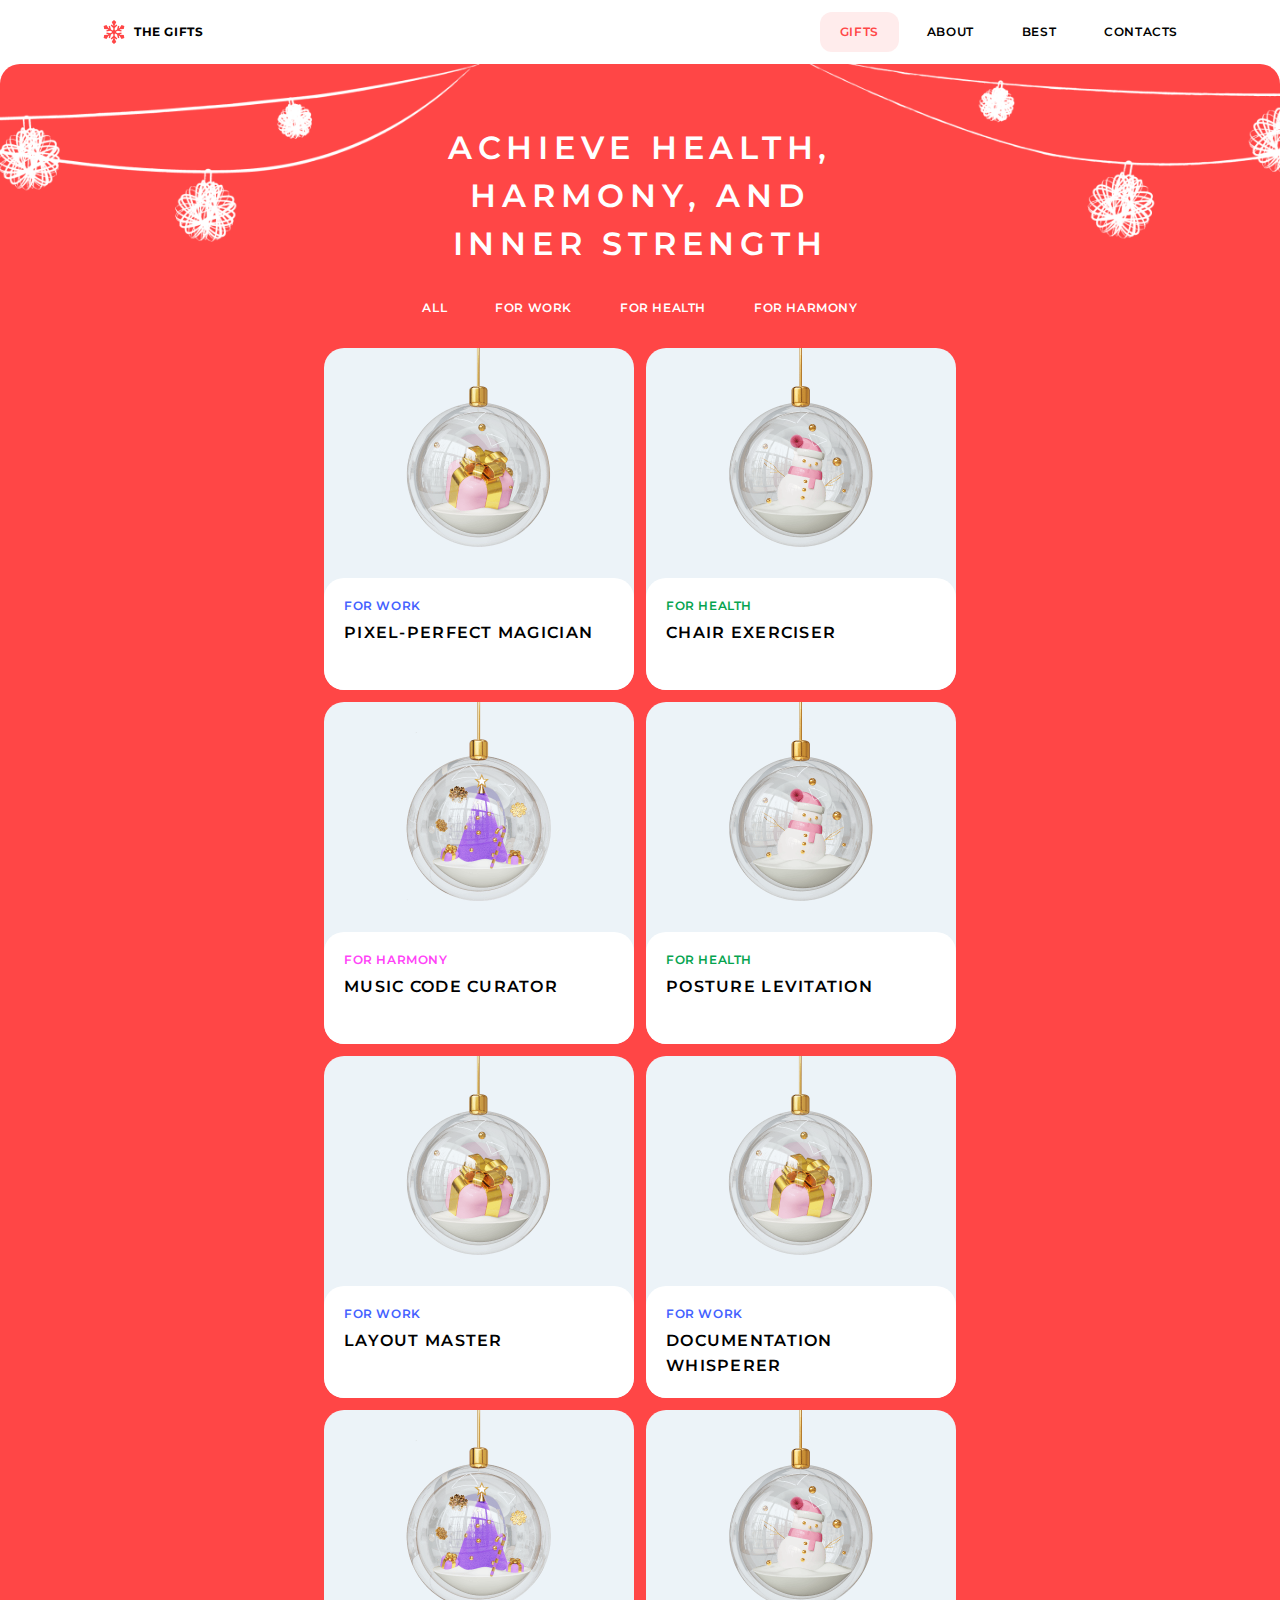
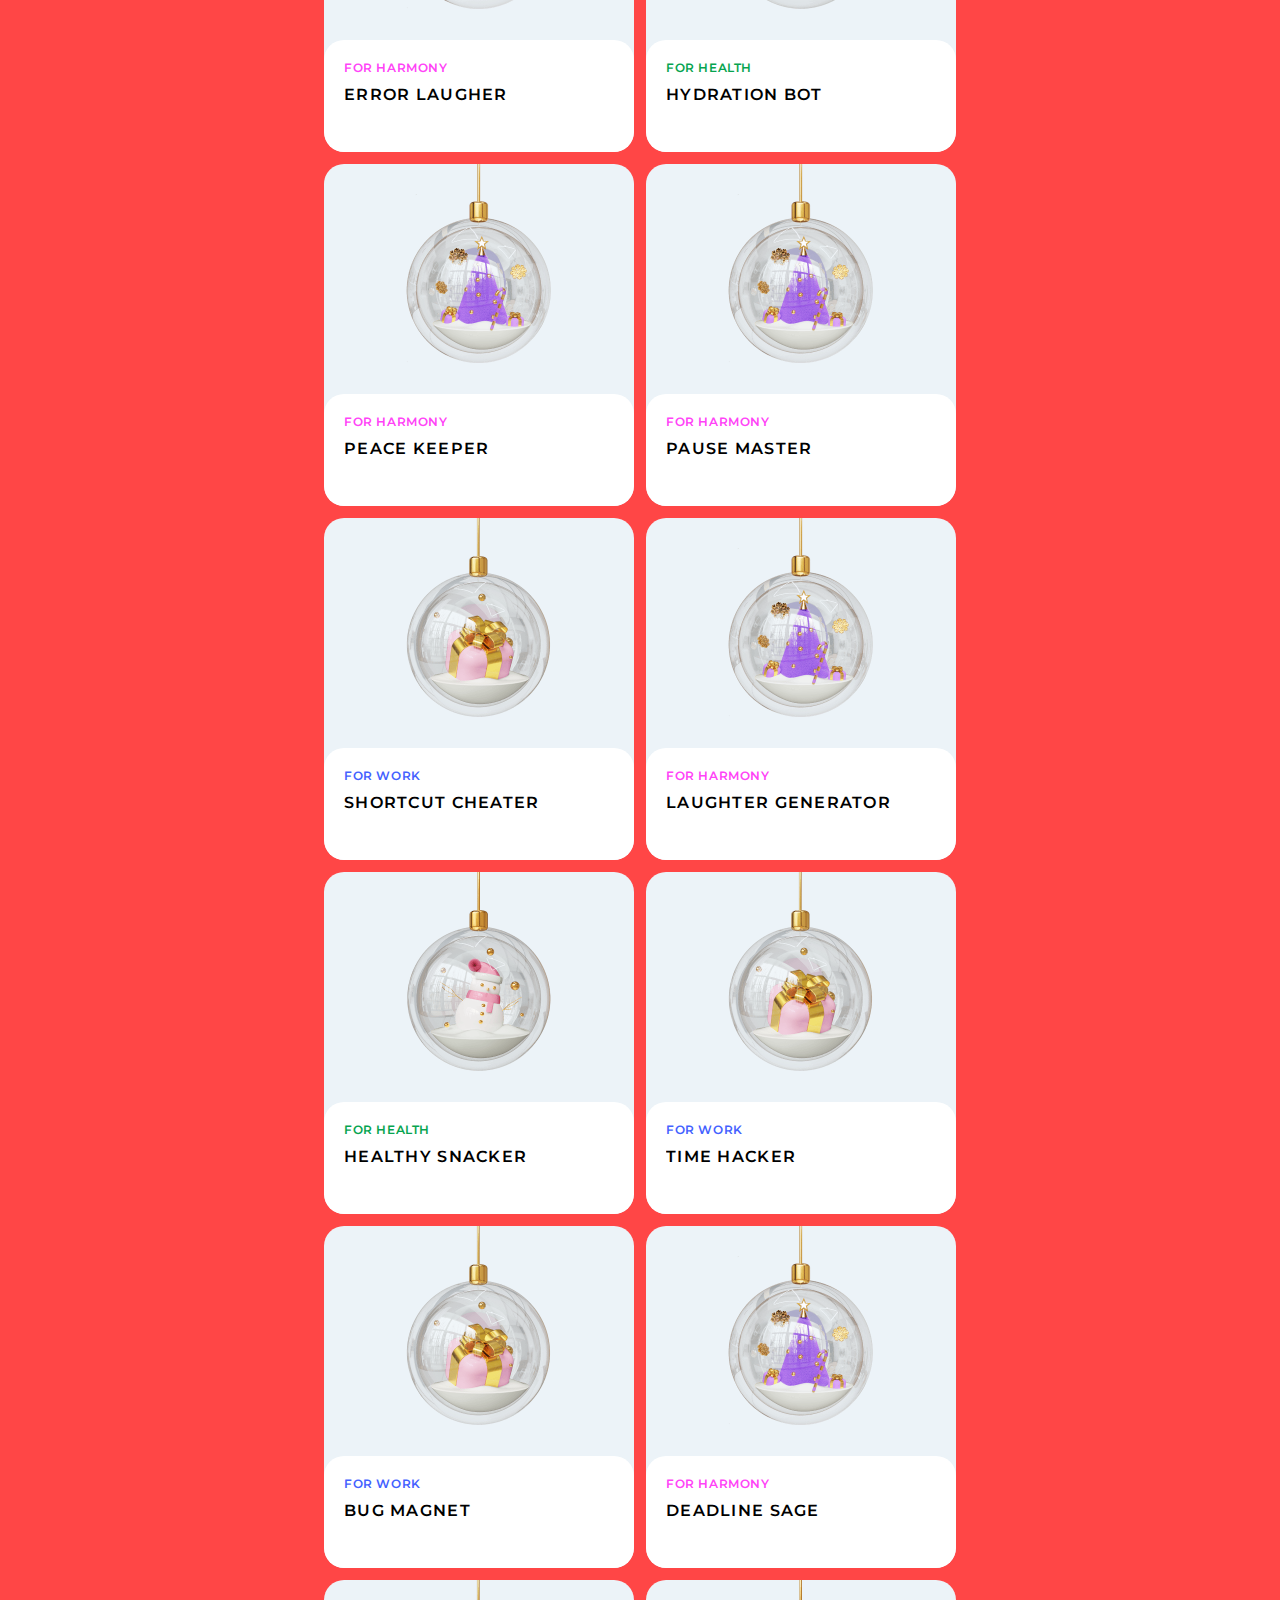
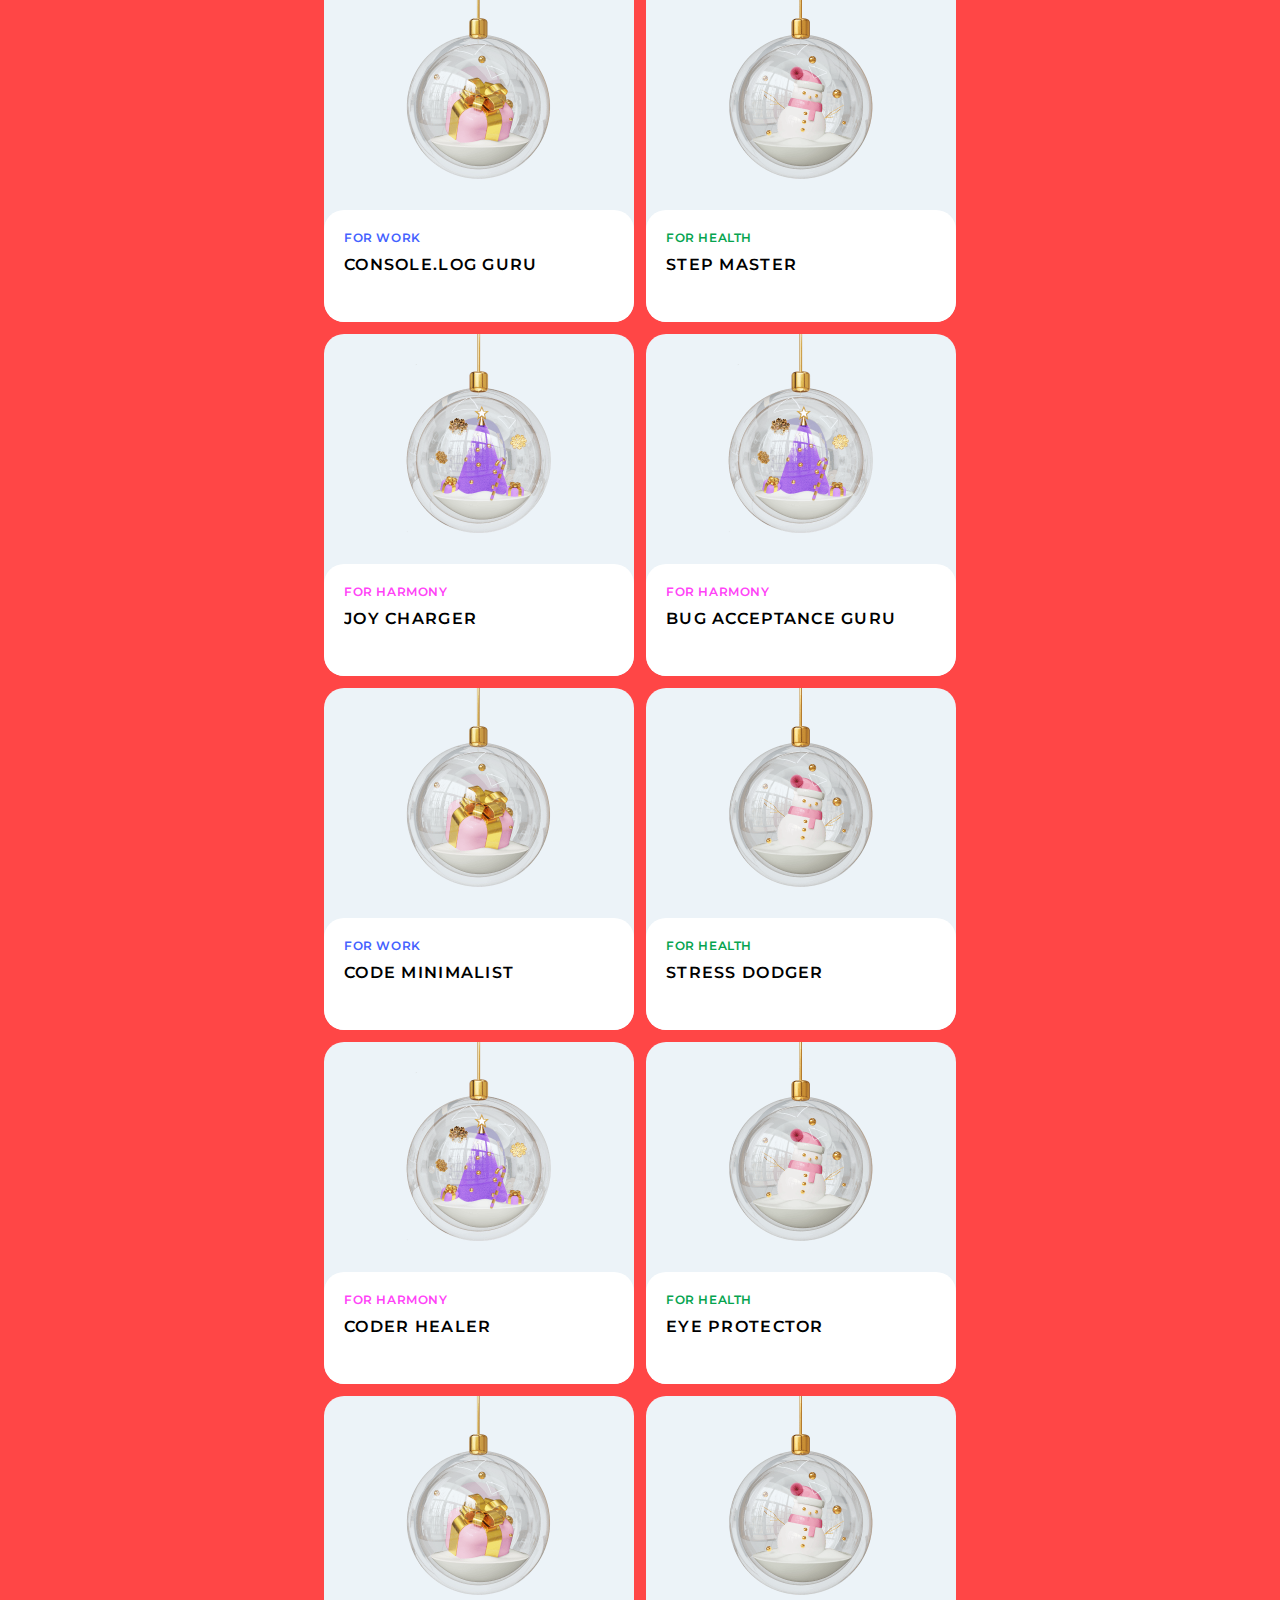
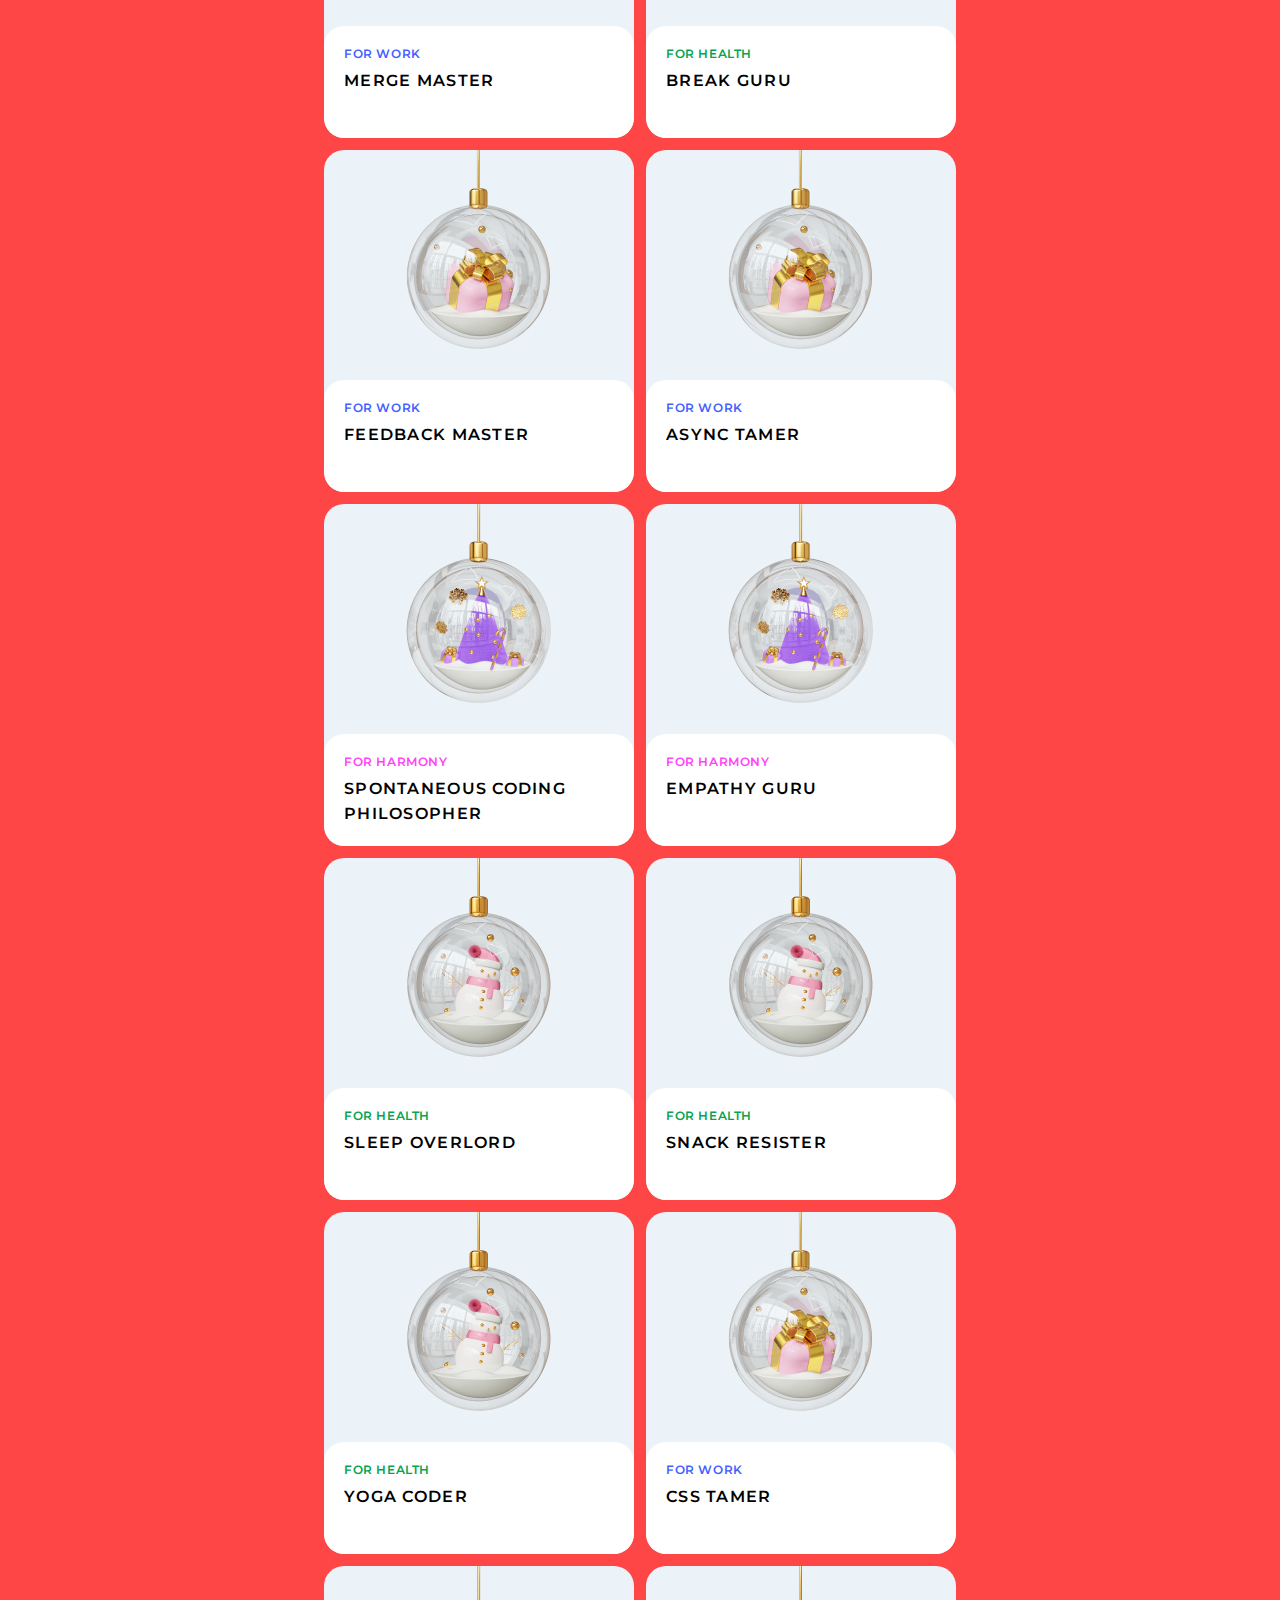
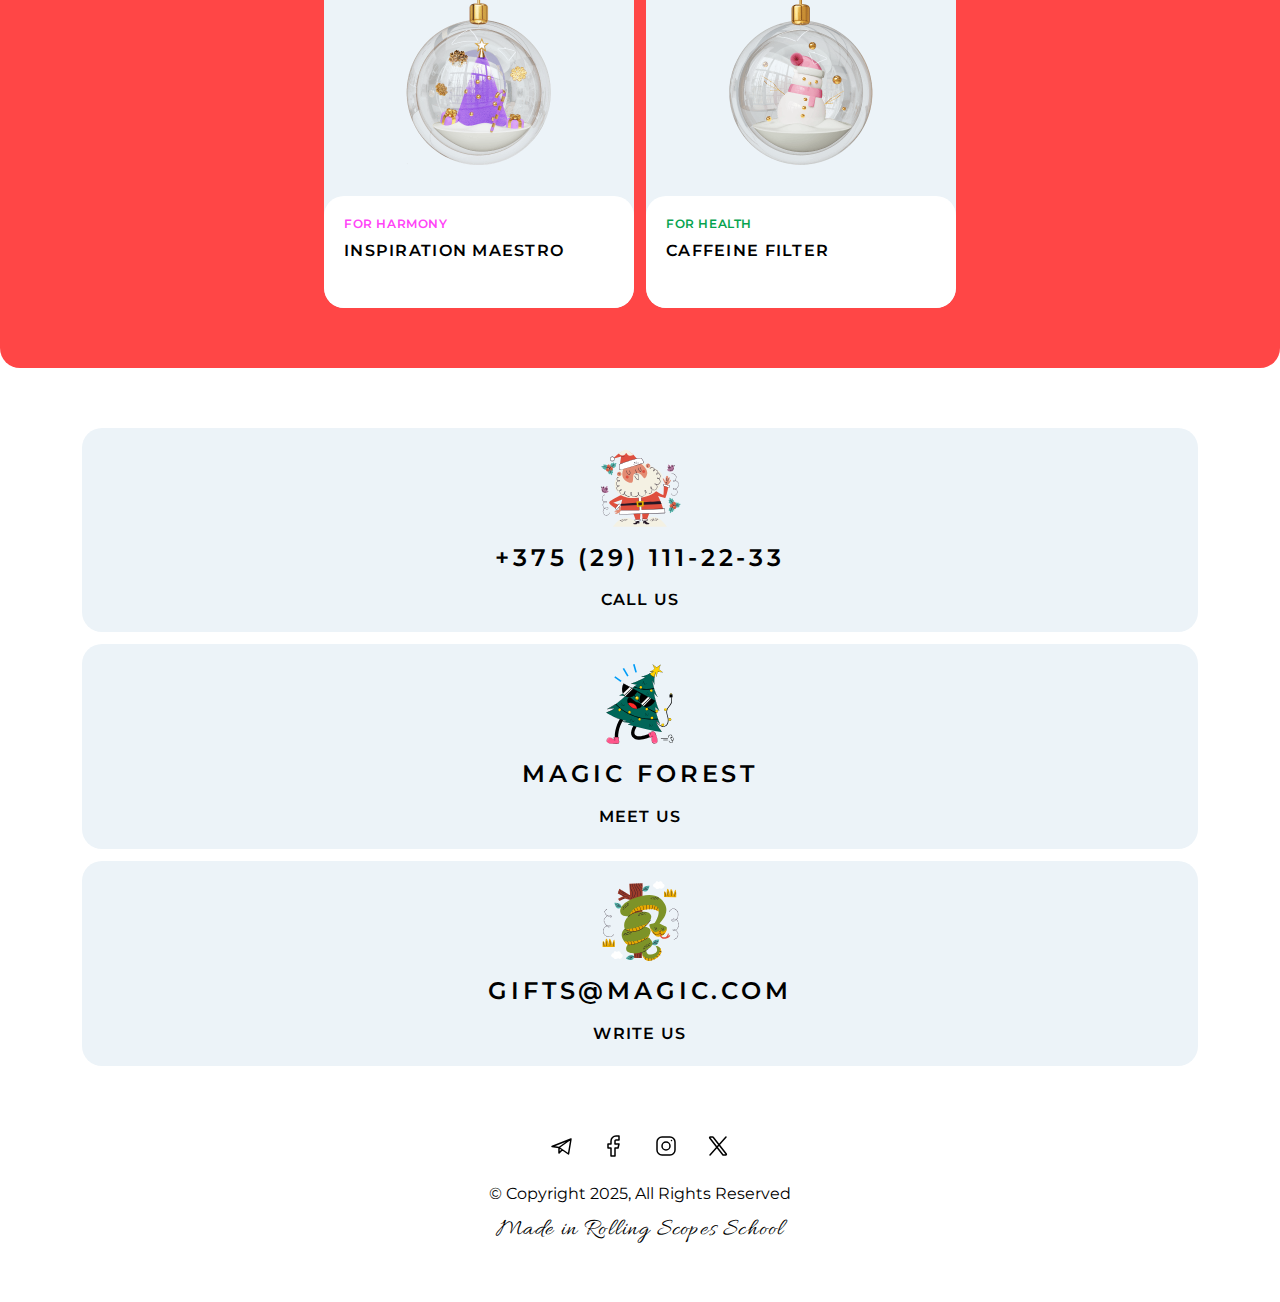
==== commit ae6d46c8: "Merge pull request #16 from rolling-scopes-school/christmas-shop-part3" ====
--- a/christmas-shop/pages/gifts/index.html
+++ b/christmas-shop/pages/gifts/index.html
@@ -4,12 +4,17 @@
     <meta charset="UTF-8">
     <meta name="viewport" content="width=device-width, initial-scale=1.0">
     <title>Christmas Shop</title>
+    <script type="module" defer src="../scripts/burger.js"></script>
+    <script type="module" defer src="../scripts/categories.js"></script>
+    <script type="module" defer src="../scripts/button-up.js"></script>
+    <script type="module" defer src="../scripts/modal.js"></script>
     <link rel="icon" href="../../Vector.ico" type="image/x-icon">
     <link rel="stylesheet" href="https://cdnjs.cloudflare.com/ajax/libs/modern-normalize/3.0.1/modern-normalize.css" integrity="sha512-gnAN+RgTMylunXI7AMg+PtcUGpKZFkZJoFIkAWvdPFRrFJz3p2tx4+9xbjILRfN7CzoViMgS8vSf06fSQzWZjA==" crossorigin="anonymous" referrerpolicy="no-referrer">
     <link rel="stylesheet" href="../styles/base/style.css">
     <link rel="stylesheet" href="../styles/base/typography.css">
     <link rel="stylesheet" href="../styles/header/style.css">
     <link rel="stylesheet" href="../styles/footer/style.css">
+    <link rel="stylesheet" href="../styles/burger/style.css">
     <link rel="stylesheet" href="style.css">
 </head>
 <body>
@@ -29,135 +34,280 @@
           <h4>the gifts</h4>
         </div>
       </a>
-  <nav class="nav-bar">
-    <ul class="nav-container">
-      <li class="non-interactive">
-        <a href="../gifts/">gifts</a>
-      </li>
-      <li>
-        <a href="../home/#about">about</a>
-      </li>
-      <li>
-        <a href="../home/#bestGifts">best</a>
-      </li>
-      <li>
-        <a href="#contacts">contacts</a>
-      </li>
-    </ul>
-  </nav>
-  <div class="burger" id="burger">
-    <svg width="40" height="40" viewBox="0 0 40 40" fill="none" xmlns="http://www.w3.org/2000/svg">
-      <path d="M10 16H30" stroke="#181C29" stroke-linecap="round" stroke-linejoin="round" />
-      <path d="M10 24H30" stroke="#181C29" stroke-linecap="round" stroke-linejoin="round" />
-    </svg>
-  </div>
-</header>
+      <nav class="nav-bar">
+        <ul class="nav-container">
+          <li class="non-interactive">
+            <a href="../gifts/" class="">gifts</a>
+          </li>
+          <li>
+            <a href="../home/#about">about</a>
+          </li>
+          <li>
+            <a href="../home/#bestGifts">best</a>
+          </li>
+          <li>
+            <a href="#contacts">contacts</a>
+          </li>
+        </ul>
+      </nav>
+      <div class="burger" id="burger">
+        <span></span>
+        <span></span>
+      </div>
+      <ul class="burger-menu" id="burgerMenu">
+        <li><a href="../gifts/" class="action-large">gifts</a></li>
+        <li><a href="../home/#about" class="action-large">about</a></li>
+        <li><a href="../home/#bestGifts" class="action-large">best</a></li>
+        <li><a href="../home/#contacts" class="action-large">contacts</a></li>
+      </ul>
+    </header>
     <main>
       <div class="bg-width-wrapper">
         <div class="gifts-bg-wrapper">
           <section class="gifts">
             <h1 class="header1 color-static-white text-align-center">Achieve health,<br> harmony, and<br> inner strength</h1>
-            <ul class="tabs color-static-white">
-              <li class="tab-item default-hover">
-                <p class="action-small">all</p>
+            <ul class="tabs color-static-white" id="tabs-container">
+              <li>
+                <button class="tab-item active action-small" data-category="all">all</button>
               </li>
-              <li class="tab-item">
-                <p class="action-small">for work</p>
+              <li>
+                <button class="tab-item action-small" data-category="For Work">for work</button>
               </li>
-              <li class="tab-item">
-                <p class="action-small">for health</p>
+              <li>
+                <button class="tab-item action-small" data-category="For Health">for health</button>
               </li>
-              <li class="tab-item">
-                <p class="action-small">for harmony</p>
+              <li>
+                <button class="tab-item action-small" data-category="For Harmony">for harmony</button>
               </li>
             </ul>
-            <ul class="gifts-pagination-container">
-              <li class="gift-card">
-                <img class="gift-img" src="../../assets/images/img-compressed/gift-for-work.png" alt="image of a gift">
-                <div class="gift-card-text-container">
-                  <h4 class="header4 for-work">for work</h4>
-                  <h3 class="header3 truncate">Console.log Guru</h3>
-                </div>
-              </li>
-              <li class="gift-card">
-                <img class="gift-img" src="../../assets/images/img-compressed/gift-for-health.png" alt="image of a gift">
-                <div class="gift-card-text-container">
-                  <h4 class="header4 for-health">for health</h4>
-                  <h3 class="header3 truncate">Step Master</h3>
-                </div>
-              </li>
-              <li class="gift-card">
-                <img class="gift-img" src="../../assets/images/img-compressed/gift-for-work.png" alt="image of a gift">
-                <div class="gift-card-text-container">
-                  <h4 class="header4 for-work">for work</h4>
-                  <h3 class="header3 truncate">Bug Magnet</h3>
-                </div>
-              </li>
-              <li class="gift-card">
-                <img class="gift-img" src="../../assets/images/img-compressed/gift-for-work.png" alt="image of a gift">
-                <div class="gift-card-text-container">
-                  <h4 class="header4 for-work">for work</h4>
-                  <h3 class="header3 truncate">Shortcut Cheater</h3>
-                </div>
-              </li>
-              <li class="gift-card">
-                <img class="gift-img" src="../../assets/images/img-compressed/gift-for-health.png" alt="image of a gift">
-                <div class="gift-card-text-container">
-                  <h4 class="header4 for-health">for health</h4>
-                  <h3 class="header3 truncate">Posture Levitation</h3>
-                </div>
-              </li>
-              <li class="gift-card">
-                <img class="gift-img" src="../../assets/images/img-compressed/gift-for-harmony.png" alt="image of a gift">
-                <div class="gift-card-text-container">
-                  <h4 class="header4 for-harmony">for harmony</h4>
-                  <h3 class="header3 truncate">Bug Acceptance Guru</h3>
-                </div>
-              </li>
-              <li class="gift-card">
-                <img class="gift-img" src="../../assets/images/img-compressed/gift-for-health.png" alt="image of a gift">
-                <div class="gift-card-text-container">
-                  <h4 class="header4 for-health">for health</h4>
-                  <h3 class="header3 truncate">Snack Resister</h3>
-                </div>
-              </li>
-              <li class="gift-card">
-                <img class="gift-img" src="../../assets/images/img-compressed/gift-for-harmony.png" alt="image of a gift">
-                <div class="gift-card-text-container">
-                  <h4 class="header4 for-harmony">for harmony</h4>
-                  <h3 class="header3 truncate">Error Laugher</h3>
-                </div>
-              </li>
-              <li class="gift-card">
-                <img class="gift-img" src="../../assets/images/img-compressed/gift-for-health.png" alt="image of a gift">
-                <div class="gift-card-text-container">
-                  <h4 class="header4 for-health">for health</h4>
-                  <h3 class="header3 truncate">Hydration Bot</h3>
-                </div>
-              </li>
-              <li class="gift-card">
-                <img class="gift-img" src="../../assets/images/img-compressed/gift-for-work.png" alt="image of a gift">
-                <div class="gift-card-text-container">
-                  <h4 class="header4 for-work">for work</h4>
-                  <h3 class="header3 truncate">Merge Master</h3>
-                </div>
-              </li>
-              <li class="gift-card">
-                <img class="gift-img" src="../../assets/images/img-compressed/gift-for-harmony.png" alt="image of a gift">
-                <div class="gift-card-text-container">
-                  <h4 class="header4 for-harmony">for harmony</h4>
-                  <h3 class="header3 truncate">Joy Charger</h3>
-                </div>
-              </li>
-              <li class="gift-card">
-                <img class="gift-img" src="../../assets/images/img-compressed/gift-for-harmony.png" alt="image of a gift">
-                <div class="gift-card-text-container">
-                  <h4 class="header4 for-harmony">for harmony</h4>
-                  <h3 class="header3 truncate">Spontaneous Coding Philosopher</h3>
-                </div>
-              </li>
+            <ul class="gifts-pagination-container" id="gift-card-container">
             </ul>
           </section>
+        </div>
+        <button class="button-up" id="buttonUp">
+          <svg width="24" height="24" viewBox="0 0 24 24" fill="none" xmlns="http://www.w3.org/2000/svg">
+            <path d="M12 5V19" stroke="#FF4646" stroke-linecap="round" stroke-linejoin="round" />
+            <path d="M18 11L12 5" stroke="#FF4646" stroke-linecap="round" stroke-linejoin="round" />
+            <path d="M6 11L12 5" stroke="#FF4646" stroke-linecap="round" stroke-linejoin="round" />
+          </svg>
+        </button>
+      </div>
+      <div id="modalOverlay" class="modal-overlay">
+        <div class="modal-window" id="modalWindow">
+          <button id="closeModalBtn" class="close-btn">&times;</button>
+          <div class="image-container">
+            <img id="modalImg" src="../../assets/images/img-compressed/gift-for-work.png" alt="image of a gift">
+          </div>
+          <div class="gift-card-text-container">
+            <h4 class="header4 for-work" id="modalCategory"></h4>
+            <h3 class="header3 truncate" id="modalName"></h3>
+            <p class="paragraph" id="modalDescription"></p>
+            <h4 class="header4">Adds superpowers to:</h4>
+            <div class="superpowers">
+              <div><span class="paragraph">Live</span><span id="livePower" class="paragraph"></span><span><svg width="16" height="16" viewBox="0 0 16 16" fill="currentColor" xmlns="http://www.w3.org/2000/svg">
+                    <g clip-path="url(#clip0_5166_28)">
+                      <path d="M12.1959 9.88162L11.6482 9.56542L13.1158 9.17219L12.8732 8.26704L10.5005 8.90278L9.38146 8.25667C9.39689 8.17336 9.40538 8.08765 9.40538 7.99997C9.40538 7.91229 9.39692 7.82655 9.38146 7.74327L10.5005 7.09716L12.8732 7.7329L13.1158 6.82775L11.6482 6.43452L12.1959 6.11831L14.546 5.97725L14.8921 4.02063L13.0246 3.34203L11.7274 5.30677L11.1797 5.62297L11.5729 4.15545L10.6678 3.91293L10.032 6.28561L8.91226 6.93211C8.78247 6.82103 8.63242 6.73313 8.4683 6.67494V5.3828L10.2052 3.64586L9.5426 2.98325L8.46827 4.05755V3.42515L9.51792 1.32584L7.99976 0L6.48157 1.3259L7.53122 3.42521V4.05761L6.45689 2.98332L5.79429 3.64592L7.53119 5.38286V6.675C7.36708 6.73319 7.21702 6.82109 7.08724 6.93217L5.96746 6.28568L5.33171 3.91299L4.42656 4.15551L4.81979 5.62304L4.27213 5.30684L2.9749 3.34209L1.10742 4.02069L1.45349 5.97731L3.80362 6.11838L4.35128 6.43458L2.88375 6.82781L3.1263 7.73296L5.49898 7.09722L6.61807 7.74333C6.60264 7.82664 6.59414 7.91235 6.59414 8.00003C6.59414 8.08771 6.60261 8.17345 6.61807 8.25673L5.49898 8.90285L3.1263 8.2671L2.88375 9.17226L4.35128 9.56548L3.80362 9.88169L1.45349 10.0227L1.10742 11.9793L2.97493 12.6579L4.27216 10.6932L4.81985 10.377L4.42662 11.8445L5.33177 12.087L5.96752 9.71435L7.0873 9.06786C7.21708 9.17894 7.36714 9.26684 7.53125 9.32503V10.6172L5.79435 12.3541L6.45696 13.0167L7.53129 11.9424V12.5748L6.48163 14.6741L7.99983 16L9.51802 14.6741L8.46837 12.5748V11.9424L9.5427 13.0167L10.2053 12.3541L8.4684 10.6172V9.32503C8.63251 9.26684 8.78257 9.17894 8.91235 9.06786L10.0321 9.71435L10.6679 12.087L11.573 11.8445L11.1798 10.377L11.7275 10.6932L13.0247 12.6579L14.8922 11.9793L14.5462 10.0227L12.1959 9.88162Z" fill="inherit" />
+                    </g>
+                    <defs>
+                      <clipPath id="clip0_5166_28">
+                        <rect width="16" height="16" fill="white" />
+                      </clipPath>
+                    </defs>
+                  </svg><svg width="16" height="16" viewBox="0 0 16 16" fill="currentColor" xmlns="http://www.w3.org/2000/svg">
+                    <g clip-path="url(#clip0_5166_28)">
+                      <path d="M12.1959 9.88162L11.6482 9.56542L13.1158 9.17219L12.8732 8.26704L10.5005 8.90278L9.38146 8.25667C9.39689 8.17336 9.40538 8.08765 9.40538 7.99997C9.40538 7.91229 9.39692 7.82655 9.38146 7.74327L10.5005 7.09716L12.8732 7.7329L13.1158 6.82775L11.6482 6.43452L12.1959 6.11831L14.546 5.97725L14.8921 4.02063L13.0246 3.34203L11.7274 5.30677L11.1797 5.62297L11.5729 4.15545L10.6678 3.91293L10.032 6.28561L8.91226 6.93211C8.78247 6.82103 8.63242 6.73313 8.4683 6.67494V5.3828L10.2052 3.64586L9.5426 2.98325L8.46827 4.05755V3.42515L9.51792 1.32584L7.99976 0L6.48157 1.3259L7.53122 3.42521V4.05761L6.45689 2.98332L5.79429 3.64592L7.53119 5.38286V6.675C7.36708 6.73319 7.21702 6.82109 7.08724 6.93217L5.96746 6.28568L5.33171 3.91299L4.42656 4.15551L4.81979 5.62304L4.27213 5.30684L2.9749 3.34209L1.10742 4.02069L1.45349 5.97731L3.80362 6.11838L4.35128 6.43458L2.88375 6.82781L3.1263 7.73296L5.49898 7.09722L6.61807 7.74333C6.60264 7.82664 6.59414 7.91235 6.59414 8.00003C6.59414 8.08771 6.60261 8.17345 6.61807 8.25673L5.49898 8.90285L3.1263 8.2671L2.88375 9.17226L4.35128 9.56548L3.80362 9.88169L1.45349 10.0227L1.10742 11.9793L2.97493 12.6579L4.27216 10.6932L4.81985 10.377L4.42662 11.8445L5.33177 12.087L5.96752 9.71435L7.0873 9.06786C7.21708 9.17894 7.36714 9.26684 7.53125 9.32503V10.6172L5.79435 12.3541L6.45696 13.0167L7.53129 11.9424V12.5748L6.48163 14.6741L7.99983 16L9.51802 14.6741L8.46837 12.5748V11.9424L9.5427 13.0167L10.2053 12.3541L8.4684 10.6172V9.32503C8.63251 9.26684 8.78257 9.17894 8.91235 9.06786L10.0321 9.71435L10.6679 12.087L11.573 11.8445L11.1798 10.377L11.7275 10.6932L13.0247 12.6579L14.8922 11.9793L14.5462 10.0227L12.1959 9.88162Z" fill="inherit" />
+                    </g>
+                    <defs>
+                      <clipPath id="clip0_5166_28">
+                        <rect width="16" height="16" fill="white" />
+                      </clipPath>
+                    </defs>
+                  </svg><svg width="16" height="16" viewBox="0 0 16 16" fill="currentColor" xmlns="http://www.w3.org/2000/svg">
+                    <g clip-path="url(#clip0_5166_28)">
+                      <path d="M12.1959 9.88162L11.6482 9.56542L13.1158 9.17219L12.8732 8.26704L10.5005 8.90278L9.38146 8.25667C9.39689 8.17336 9.40538 8.08765 9.40538 7.99997C9.40538 7.91229 9.39692 7.82655 9.38146 7.74327L10.5005 7.09716L12.8732 7.7329L13.1158 6.82775L11.6482 6.43452L12.1959 6.11831L14.546 5.97725L14.8921 4.02063L13.0246 3.34203L11.7274 5.30677L11.1797 5.62297L11.5729 4.15545L10.6678 3.91293L10.032 6.28561L8.91226 6.93211C8.78247 6.82103 8.63242 6.73313 8.4683 6.67494V5.3828L10.2052 3.64586L9.5426 2.98325L8.46827 4.05755V3.42515L9.51792 1.32584L7.99976 0L6.48157 1.3259L7.53122 3.42521V4.05761L6.45689 2.98332L5.79429 3.64592L7.53119 5.38286V6.675C7.36708 6.73319 7.21702 6.82109 7.08724 6.93217L5.96746 6.28568L5.33171 3.91299L4.42656 4.15551L4.81979 5.62304L4.27213 5.30684L2.9749 3.34209L1.10742 4.02069L1.45349 5.97731L3.80362 6.11838L4.35128 6.43458L2.88375 6.82781L3.1263 7.73296L5.49898 7.09722L6.61807 7.74333C6.60264 7.82664 6.59414 7.91235 6.59414 8.00003C6.59414 8.08771 6.60261 8.17345 6.61807 8.25673L5.49898 8.90285L3.1263 8.2671L2.88375 9.17226L4.35128 9.56548L3.80362 9.88169L1.45349 10.0227L1.10742 11.9793L2.97493 12.6579L4.27216 10.6932L4.81985 10.377L4.42662 11.8445L5.33177 12.087L5.96752 9.71435L7.0873 9.06786C7.21708 9.17894 7.36714 9.26684 7.53125 9.32503V10.6172L5.79435 12.3541L6.45696 13.0167L7.53129 11.9424V12.5748L6.48163 14.6741L7.99983 16L9.51802 14.6741L8.46837 12.5748V11.9424L9.5427 13.0167L10.2053 12.3541L8.4684 10.6172V9.32503C8.63251 9.26684 8.78257 9.17894 8.91235 9.06786L10.0321 9.71435L10.6679 12.087L11.573 11.8445L11.1798 10.377L11.7275 10.6932L13.0247 12.6579L14.8922 11.9793L14.5462 10.0227L12.1959 9.88162Z" fill="inherit" />
+                    </g>
+                    <defs>
+                      <clipPath id="clip0_5166_28">
+                        <rect width="16" height="16" fill="white" />
+                      </clipPath>
+                    </defs>
+                  </svg><svg width="16" height="16" viewBox="0 0 16 16" fill="currentColor" xmlns="http://www.w3.org/2000/svg">
+                    <g clip-path="url(#clip0_5166_28)">
+                      <path d="M12.1959 9.88162L11.6482 9.56542L13.1158 9.17219L12.8732 8.26704L10.5005 8.90278L9.38146 8.25667C9.39689 8.17336 9.40538 8.08765 9.40538 7.99997C9.40538 7.91229 9.39692 7.82655 9.38146 7.74327L10.5005 7.09716L12.8732 7.7329L13.1158 6.82775L11.6482 6.43452L12.1959 6.11831L14.546 5.97725L14.8921 4.02063L13.0246 3.34203L11.7274 5.30677L11.1797 5.62297L11.5729 4.15545L10.6678 3.91293L10.032 6.28561L8.91226 6.93211C8.78247 6.82103 8.63242 6.73313 8.4683 6.67494V5.3828L10.2052 3.64586L9.5426 2.98325L8.46827 4.05755V3.42515L9.51792 1.32584L7.99976 0L6.48157 1.3259L7.53122 3.42521V4.05761L6.45689 2.98332L5.79429 3.64592L7.53119 5.38286V6.675C7.36708 6.73319 7.21702 6.82109 7.08724 6.93217L5.96746 6.28568L5.33171 3.91299L4.42656 4.15551L4.81979 5.62304L4.27213 5.30684L2.9749 3.34209L1.10742 4.02069L1.45349 5.97731L3.80362 6.11838L4.35128 6.43458L2.88375 6.82781L3.1263 7.73296L5.49898 7.09722L6.61807 7.74333C6.60264 7.82664 6.59414 7.91235 6.59414 8.00003C6.59414 8.08771 6.60261 8.17345 6.61807 8.25673L5.49898 8.90285L3.1263 8.2671L2.88375 9.17226L4.35128 9.56548L3.80362 9.88169L1.45349 10.0227L1.10742 11.9793L2.97493 12.6579L4.27216 10.6932L4.81985 10.377L4.42662 11.8445L5.33177 12.087L5.96752 9.71435L7.0873 9.06786C7.21708 9.17894 7.36714 9.26684 7.53125 9.32503V10.6172L5.79435 12.3541L6.45696 13.0167L7.53129 11.9424V12.5748L6.48163 14.6741L7.99983 16L9.51802 14.6741L8.46837 12.5748V11.9424L9.5427 13.0167L10.2053 12.3541L8.4684 10.6172V9.32503C8.63251 9.26684 8.78257 9.17894 8.91235 9.06786L10.0321 9.71435L10.6679 12.087L11.573 11.8445L11.1798 10.377L11.7275 10.6932L13.0247 12.6579L14.8922 11.9793L14.5462 10.0227L12.1959 9.88162Z" fill="inherit" />
+                    </g>
+                    <defs>
+                      <clipPath id="clip0_5166_28">
+                        <rect width="16" height="16" fill="white" />
+                      </clipPath>
+                    </defs>
+                  </svg><svg width="16" height="16" viewBox="0 0 16 16" fill="currentColor" xmlns="http://www.w3.org/2000/svg">
+                    <g clip-path="url(#clip0_5166_28)">
+                      <path d="M12.1959 9.88162L11.6482 9.56542L13.1158 9.17219L12.8732 8.26704L10.5005 8.90278L9.38146 8.25667C9.39689 8.17336 9.40538 8.08765 9.40538 7.99997C9.40538 7.91229 9.39692 7.82655 9.38146 7.74327L10.5005 7.09716L12.8732 7.7329L13.1158 6.82775L11.6482 6.43452L12.1959 6.11831L14.546 5.97725L14.8921 4.02063L13.0246 3.34203L11.7274 5.30677L11.1797 5.62297L11.5729 4.15545L10.6678 3.91293L10.032 6.28561L8.91226 6.93211C8.78247 6.82103 8.63242 6.73313 8.4683 6.67494V5.3828L10.2052 3.64586L9.5426 2.98325L8.46827 4.05755V3.42515L9.51792 1.32584L7.99976 0L6.48157 1.3259L7.53122 3.42521V4.05761L6.45689 2.98332L5.79429 3.64592L7.53119 5.38286V6.675C7.36708 6.73319 7.21702 6.82109 7.08724 6.93217L5.96746 6.28568L5.33171 3.91299L4.42656 4.15551L4.81979 5.62304L4.27213 5.30684L2.9749 3.34209L1.10742 4.02069L1.45349 5.97731L3.80362 6.11838L4.35128 6.43458L2.88375 6.82781L3.1263 7.73296L5.49898 7.09722L6.61807 7.74333C6.60264 7.82664 6.59414 7.91235 6.59414 8.00003C6.59414 8.08771 6.60261 8.17345 6.61807 8.25673L5.49898 8.90285L3.1263 8.2671L2.88375 9.17226L4.35128 9.56548L3.80362 9.88169L1.45349 10.0227L1.10742 11.9793L2.97493 12.6579L4.27216 10.6932L4.81985 10.377L4.42662 11.8445L5.33177 12.087L5.96752 9.71435L7.0873 9.06786C7.21708 9.17894 7.36714 9.26684 7.53125 9.32503V10.6172L5.79435 12.3541L6.45696 13.0167L7.53129 11.9424V12.5748L6.48163 14.6741L7.99983 16L9.51802 14.6741L8.46837 12.5748V11.9424L9.5427 13.0167L10.2053 12.3541L8.4684 10.6172V9.32503C8.63251 9.26684 8.78257 9.17894 8.91235 9.06786L10.0321 9.71435L10.6679 12.087L11.573 11.8445L11.1798 10.377L11.7275 10.6932L13.0247 12.6579L14.8922 11.9793L14.5462 10.0227L12.1959 9.88162Z" fill="inherit" />
+                    </g>
+                    <defs>
+                      <clipPath id="clip0_5166_28">
+                        <rect width="16" height="16" fill="white" />
+                      </clipPath>
+                    </defs>
+                  </svg></span></div>
+              <div><span class="paragraph">Create</span><span id="createPower" class="paragraph"></span><span>
+                  <svg width="16" height="16" viewBox="0 0 16 16" fill="currentColor" xmlns="http://www.w3.org/2000/svg">
+                    <g clip-path="url(#clip0_5166_28)">
+                      <path d="M12.1959 9.88162L11.6482 9.56542L13.1158 9.17219L12.8732 8.26704L10.5005 8.90278L9.38146 8.25667C9.39689 8.17336 9.40538 8.08765 9.40538 7.99997C9.40538 7.91229 9.39692 7.82655 9.38146 7.74327L10.5005 7.09716L12.8732 7.7329L13.1158 6.82775L11.6482 6.43452L12.1959 6.11831L14.546 5.97725L14.8921 4.02063L13.0246 3.34203L11.7274 5.30677L11.1797 5.62297L11.5729 4.15545L10.6678 3.91293L10.032 6.28561L8.91226 6.93211C8.78247 6.82103 8.63242 6.73313 8.4683 6.67494V5.3828L10.2052 3.64586L9.5426 2.98325L8.46827 4.05755V3.42515L9.51792 1.32584L7.99976 0L6.48157 1.3259L7.53122 3.42521V4.05761L6.45689 2.98332L5.79429 3.64592L7.53119 5.38286V6.675C7.36708 6.73319 7.21702 6.82109 7.08724 6.93217L5.96746 6.28568L5.33171 3.91299L4.42656 4.15551L4.81979 5.62304L4.27213 5.30684L2.9749 3.34209L1.10742 4.02069L1.45349 5.97731L3.80362 6.11838L4.35128 6.43458L2.88375 6.82781L3.1263 7.73296L5.49898 7.09722L6.61807 7.74333C6.60264 7.82664 6.59414 7.91235 6.59414 8.00003C6.59414 8.08771 6.60261 8.17345 6.61807 8.25673L5.49898 8.90285L3.1263 8.2671L2.88375 9.17226L4.35128 9.56548L3.80362 9.88169L1.45349 10.0227L1.10742 11.9793L2.97493 12.6579L4.27216 10.6932L4.81985 10.377L4.42662 11.8445L5.33177 12.087L5.96752 9.71435L7.0873 9.06786C7.21708 9.17894 7.36714 9.26684 7.53125 9.32503V10.6172L5.79435 12.3541L6.45696 13.0167L7.53129 11.9424V12.5748L6.48163 14.6741L7.99983 16L9.51802 14.6741L8.46837 12.5748V11.9424L9.5427 13.0167L10.2053 12.3541L8.4684 10.6172V9.32503C8.63251 9.26684 8.78257 9.17894 8.91235 9.06786L10.0321 9.71435L10.6679 12.087L11.573 11.8445L11.1798 10.377L11.7275 10.6932L13.0247 12.6579L14.8922 11.9793L14.5462 10.0227L12.1959 9.88162Z" fill="inherit" />
+                    </g>
+                    <defs>
+                      <clipPath id="clip0_5166_28">
+                        <rect width="16" height="16" fill="white" />
+                      </clipPath>
+                    </defs>
+                  </svg>
+                  <svg width="16" height="16" viewBox="0 0 16 16" fill="currentColor" xmlns="http://www.w3.org/2000/svg">
+                    <g clip-path="url(#clip0_5166_28)">
+                      <path d="M12.1959 9.88162L11.6482 9.56542L13.1158 9.17219L12.8732 8.26704L10.5005 8.90278L9.38146 8.25667C9.39689 8.17336 9.40538 8.08765 9.40538 7.99997C9.40538 7.91229 9.39692 7.82655 9.38146 7.74327L10.5005 7.09716L12.8732 7.7329L13.1158 6.82775L11.6482 6.43452L12.1959 6.11831L14.546 5.97725L14.8921 4.02063L13.0246 3.34203L11.7274 5.30677L11.1797 5.62297L11.5729 4.15545L10.6678 3.91293L10.032 6.28561L8.91226 6.93211C8.78247 6.82103 8.63242 6.73313 8.4683 6.67494V5.3828L10.2052 3.64586L9.5426 2.98325L8.46827 4.05755V3.42515L9.51792 1.32584L7.99976 0L6.48157 1.3259L7.53122 3.42521V4.05761L6.45689 2.98332L5.79429 3.64592L7.53119 5.38286V6.675C7.36708 6.73319 7.21702 6.82109 7.08724 6.93217L5.96746 6.28568L5.33171 3.91299L4.42656 4.15551L4.81979 5.62304L4.27213 5.30684L2.9749 3.34209L1.10742 4.02069L1.45349 5.97731L3.80362 6.11838L4.35128 6.43458L2.88375 6.82781L3.1263 7.73296L5.49898 7.09722L6.61807 7.74333C6.60264 7.82664 6.59414 7.91235 6.59414 8.00003C6.59414 8.08771 6.60261 8.17345 6.61807 8.25673L5.49898 8.90285L3.1263 8.2671L2.88375 9.17226L4.35128 9.56548L3.80362 9.88169L1.45349 10.0227L1.10742 11.9793L2.97493 12.6579L4.27216 10.6932L4.81985 10.377L4.42662 11.8445L5.33177 12.087L5.96752 9.71435L7.0873 9.06786C7.21708 9.17894 7.36714 9.26684 7.53125 9.32503V10.6172L5.79435 12.3541L6.45696 13.0167L7.53129 11.9424V12.5748L6.48163 14.6741L7.99983 16L9.51802 14.6741L8.46837 12.5748V11.9424L9.5427 13.0167L10.2053 12.3541L8.4684 10.6172V9.32503C8.63251 9.26684 8.78257 9.17894 8.91235 9.06786L10.0321 9.71435L10.6679 12.087L11.573 11.8445L11.1798 10.377L11.7275 10.6932L13.0247 12.6579L14.8922 11.9793L14.5462 10.0227L12.1959 9.88162Z" fill="inherit" />
+                    </g>
+                    <defs>
+                      <clipPath id="clip0_5166_28">
+                        <rect width="16" height="16" fill="white" />
+                      </clipPath>
+                    </defs>
+                  </svg>
+                  <svg width="16" height="16" viewBox="0 0 16 16" fill="currentColor" xmlns="http://www.w3.org/2000/svg">
+                    <g clip-path="url(#clip0_5166_28)">
+                      <path d="M12.1959 9.88162L11.6482 9.56542L13.1158 9.17219L12.8732 8.26704L10.5005 8.90278L9.38146 8.25667C9.39689 8.17336 9.40538 8.08765 9.40538 7.99997C9.40538 7.91229 9.39692 7.82655 9.38146 7.74327L10.5005 7.09716L12.8732 7.7329L13.1158 6.82775L11.6482 6.43452L12.1959 6.11831L14.546 5.97725L14.8921 4.02063L13.0246 3.34203L11.7274 5.30677L11.1797 5.62297L11.5729 4.15545L10.6678 3.91293L10.032 6.28561L8.91226 6.93211C8.78247 6.82103 8.63242 6.73313 8.4683 6.67494V5.3828L10.2052 3.64586L9.5426 2.98325L8.46827 4.05755V3.42515L9.51792 1.32584L7.99976 0L6.48157 1.3259L7.53122 3.42521V4.05761L6.45689 2.98332L5.79429 3.64592L7.53119 5.38286V6.675C7.36708 6.73319 7.21702 6.82109 7.08724 6.93217L5.96746 6.28568L5.33171 3.91299L4.42656 4.15551L4.81979 5.62304L4.27213 5.30684L2.9749 3.34209L1.10742 4.02069L1.45349 5.97731L3.80362 6.11838L4.35128 6.43458L2.88375 6.82781L3.1263 7.73296L5.49898 7.09722L6.61807 7.74333C6.60264 7.82664 6.59414 7.91235 6.59414 8.00003C6.59414 8.08771 6.60261 8.17345 6.61807 8.25673L5.49898 8.90285L3.1263 8.2671L2.88375 9.17226L4.35128 9.56548L3.80362 9.88169L1.45349 10.0227L1.10742 11.9793L2.97493 12.6579L4.27216 10.6932L4.81985 10.377L4.42662 11.8445L5.33177 12.087L5.96752 9.71435L7.0873 9.06786C7.21708 9.17894 7.36714 9.26684 7.53125 9.32503V10.6172L5.79435 12.3541L6.45696 13.0167L7.53129 11.9424V12.5748L6.48163 14.6741L7.99983 16L9.51802 14.6741L8.46837 12.5748V11.9424L9.5427 13.0167L10.2053 12.3541L8.4684 10.6172V9.32503C8.63251 9.26684 8.78257 9.17894 8.91235 9.06786L10.0321 9.71435L10.6679 12.087L11.573 11.8445L11.1798 10.377L11.7275 10.6932L13.0247 12.6579L14.8922 11.9793L14.5462 10.0227L12.1959 9.88162Z" fill="inherit" />
+                    </g>
+                    <defs>
+                      <clipPath id="clip0_5166_28">
+                        <rect width="16" height="16" fill="white" />
+                      </clipPath>
+                    </defs>
+                  </svg>
+                  <svg width="16" height="16" viewBox="0 0 16 16" fill="currentColor" xmlns="http://www.w3.org/2000/svg">
+                    <g clip-path="url(#clip0_5166_28)">
+                      <path d="M12.1959 9.88162L11.6482 9.56542L13.1158 9.17219L12.8732 8.26704L10.5005 8.90278L9.38146 8.25667C9.39689 8.17336 9.40538 8.08765 9.40538 7.99997C9.40538 7.91229 9.39692 7.82655 9.38146 7.74327L10.5005 7.09716L12.8732 7.7329L13.1158 6.82775L11.6482 6.43452L12.1959 6.11831L14.546 5.97725L14.8921 4.02063L13.0246 3.34203L11.7274 5.30677L11.1797 5.62297L11.5729 4.15545L10.6678 3.91293L10.032 6.28561L8.91226 6.93211C8.78247 6.82103 8.63242 6.73313 8.4683 6.67494V5.3828L10.2052 3.64586L9.5426 2.98325L8.46827 4.05755V3.42515L9.51792 1.32584L7.99976 0L6.48157 1.3259L7.53122 3.42521V4.05761L6.45689 2.98332L5.79429 3.64592L7.53119 5.38286V6.675C7.36708 6.73319 7.21702 6.82109 7.08724 6.93217L5.96746 6.28568L5.33171 3.91299L4.42656 4.15551L4.81979 5.62304L4.27213 5.30684L2.9749 3.34209L1.10742 4.02069L1.45349 5.97731L3.80362 6.11838L4.35128 6.43458L2.88375 6.82781L3.1263 7.73296L5.49898 7.09722L6.61807 7.74333C6.60264 7.82664 6.59414 7.91235 6.59414 8.00003C6.59414 8.08771 6.60261 8.17345 6.61807 8.25673L5.49898 8.90285L3.1263 8.2671L2.88375 9.17226L4.35128 9.56548L3.80362 9.88169L1.45349 10.0227L1.10742 11.9793L2.97493 12.6579L4.27216 10.6932L4.81985 10.377L4.42662 11.8445L5.33177 12.087L5.96752 9.71435L7.0873 9.06786C7.21708 9.17894 7.36714 9.26684 7.53125 9.32503V10.6172L5.79435 12.3541L6.45696 13.0167L7.53129 11.9424V12.5748L6.48163 14.6741L7.99983 16L9.51802 14.6741L8.46837 12.5748V11.9424L9.5427 13.0167L10.2053 12.3541L8.4684 10.6172V9.32503C8.63251 9.26684 8.78257 9.17894 8.91235 9.06786L10.0321 9.71435L10.6679 12.087L11.573 11.8445L11.1798 10.377L11.7275 10.6932L13.0247 12.6579L14.8922 11.9793L14.5462 10.0227L12.1959 9.88162Z" fill="inherit" />
+                    </g>
+                    <defs>
+                      <clipPath id="clip0_5166_28">
+                        <rect width="16" height="16" fill="white" />
+                      </clipPath>
+                    </defs>
+                  </svg>
+                  <svg width="16" height="16" viewBox="0 0 16 16" fill="currentColor" xmlns="http://www.w3.org/2000/svg">
+                    <g clip-path="url(#clip0_5166_28)">
+                      <path d="M12.1959 9.88162L11.6482 9.56542L13.1158 9.17219L12.8732 8.26704L10.5005 8.90278L9.38146 8.25667C9.39689 8.17336 9.40538 8.08765 9.40538 7.99997C9.40538 7.91229 9.39692 7.82655 9.38146 7.74327L10.5005 7.09716L12.8732 7.7329L13.1158 6.82775L11.6482 6.43452L12.1959 6.11831L14.546 5.97725L14.8921 4.02063L13.0246 3.34203L11.7274 5.30677L11.1797 5.62297L11.5729 4.15545L10.6678 3.91293L10.032 6.28561L8.91226 6.93211C8.78247 6.82103 8.63242 6.73313 8.4683 6.67494V5.3828L10.2052 3.64586L9.5426 2.98325L8.46827 4.05755V3.42515L9.51792 1.32584L7.99976 0L6.48157 1.3259L7.53122 3.42521V4.05761L6.45689 2.98332L5.79429 3.64592L7.53119 5.38286V6.675C7.36708 6.73319 7.21702 6.82109 7.08724 6.93217L5.96746 6.28568L5.33171 3.91299L4.42656 4.15551L4.81979 5.62304L4.27213 5.30684L2.9749 3.34209L1.10742 4.02069L1.45349 5.97731L3.80362 6.11838L4.35128 6.43458L2.88375 6.82781L3.1263 7.73296L5.49898 7.09722L6.61807 7.74333C6.60264 7.82664 6.59414 7.91235 6.59414 8.00003C6.59414 8.08771 6.60261 8.17345 6.61807 8.25673L5.49898 8.90285L3.1263 8.2671L2.88375 9.17226L4.35128 9.56548L3.80362 9.88169L1.45349 10.0227L1.10742 11.9793L2.97493 12.6579L4.27216 10.6932L4.81985 10.377L4.42662 11.8445L5.33177 12.087L5.96752 9.71435L7.0873 9.06786C7.21708 9.17894 7.36714 9.26684 7.53125 9.32503V10.6172L5.79435 12.3541L6.45696 13.0167L7.53129 11.9424V12.5748L6.48163 14.6741L7.99983 16L9.51802 14.6741L8.46837 12.5748V11.9424L9.5427 13.0167L10.2053 12.3541L8.4684 10.6172V9.32503C8.63251 9.26684 8.78257 9.17894 8.91235 9.06786L10.0321 9.71435L10.6679 12.087L11.573 11.8445L11.1798 10.377L11.7275 10.6932L13.0247 12.6579L14.8922 11.9793L14.5462 10.0227L12.1959 9.88162Z" fill="inherit" />
+                    </g>
+                    <defs>
+                      <clipPath id="clip0_5166_28">
+                        <rect width="16" height="16" fill="white" />
+                      </clipPath>
+                    </defs>
+                  </svg>
+                </span></div>
+              <div><span class="paragraph">Love</span><span id="lovePower" class="paragraph"></span><span>
+                  <svg width="16" height="16" viewBox="0 0 16 16" fill="currentColor" xmlns="http://www.w3.org/2000/svg">
+                    <g clip-path="url(#clip0_5166_28)">
+                      <path d="M12.1959 9.88162L11.6482 9.56542L13.1158 9.17219L12.8732 8.26704L10.5005 8.90278L9.38146 8.25667C9.39689 8.17336 9.40538 8.08765 9.40538 7.99997C9.40538 7.91229 9.39692 7.82655 9.38146 7.74327L10.5005 7.09716L12.8732 7.7329L13.1158 6.82775L11.6482 6.43452L12.1959 6.11831L14.546 5.97725L14.8921 4.02063L13.0246 3.34203L11.7274 5.30677L11.1797 5.62297L11.5729 4.15545L10.6678 3.91293L10.032 6.28561L8.91226 6.93211C8.78247 6.82103 8.63242 6.73313 8.4683 6.67494V5.3828L10.2052 3.64586L9.5426 2.98325L8.46827 4.05755V3.42515L9.51792 1.32584L7.99976 0L6.48157 1.3259L7.53122 3.42521V4.05761L6.45689 2.98332L5.79429 3.64592L7.53119 5.38286V6.675C7.36708 6.73319 7.21702 6.82109 7.08724 6.93217L5.96746 6.28568L5.33171 3.91299L4.42656 4.15551L4.81979 5.62304L4.27213 5.30684L2.9749 3.34209L1.10742 4.02069L1.45349 5.97731L3.80362 6.11838L4.35128 6.43458L2.88375 6.82781L3.1263 7.73296L5.49898 7.09722L6.61807 7.74333C6.60264 7.82664 6.59414 7.91235 6.59414 8.00003C6.59414 8.08771 6.60261 8.17345 6.61807 8.25673L5.49898 8.90285L3.1263 8.2671L2.88375 9.17226L4.35128 9.56548L3.80362 9.88169L1.45349 10.0227L1.10742 11.9793L2.97493 12.6579L4.27216 10.6932L4.81985 10.377L4.42662 11.8445L5.33177 12.087L5.96752 9.71435L7.0873 9.06786C7.21708 9.17894 7.36714 9.26684 7.53125 9.32503V10.6172L5.79435 12.3541L6.45696 13.0167L7.53129 11.9424V12.5748L6.48163 14.6741L7.99983 16L9.51802 14.6741L8.46837 12.5748V11.9424L9.5427 13.0167L10.2053 12.3541L8.4684 10.6172V9.32503C8.63251 9.26684 8.78257 9.17894 8.91235 9.06786L10.0321 9.71435L10.6679 12.087L11.573 11.8445L11.1798 10.377L11.7275 10.6932L13.0247 12.6579L14.8922 11.9793L14.5462 10.0227L12.1959 9.88162Z" fill="inherit" />
+                    </g>
+                    <defs>
+                      <clipPath id="clip0_5166_28">
+                        <rect width="16" height="16" fill="white" />
+                      </clipPath>
+                    </defs>
+                  </svg>
+                  <svg width="16" height="16" viewBox="0 0 16 16" fill="currentColor" xmlns="http://www.w3.org/2000/svg">
+                    <g clip-path="url(#clip0_5166_28)">
+                      <path d="M12.1959 9.88162L11.6482 9.56542L13.1158 9.17219L12.8732 8.26704L10.5005 8.90278L9.38146 8.25667C9.39689 8.17336 9.40538 8.08765 9.40538 7.99997C9.40538 7.91229 9.39692 7.82655 9.38146 7.74327L10.5005 7.09716L12.8732 7.7329L13.1158 6.82775L11.6482 6.43452L12.1959 6.11831L14.546 5.97725L14.8921 4.02063L13.0246 3.34203L11.7274 5.30677L11.1797 5.62297L11.5729 4.15545L10.6678 3.91293L10.032 6.28561L8.91226 6.93211C8.78247 6.82103 8.63242 6.73313 8.4683 6.67494V5.3828L10.2052 3.64586L9.5426 2.98325L8.46827 4.05755V3.42515L9.51792 1.32584L7.99976 0L6.48157 1.3259L7.53122 3.42521V4.05761L6.45689 2.98332L5.79429 3.64592L7.53119 5.38286V6.675C7.36708 6.73319 7.21702 6.82109 7.08724 6.93217L5.96746 6.28568L5.33171 3.91299L4.42656 4.15551L4.81979 5.62304L4.27213 5.30684L2.9749 3.34209L1.10742 4.02069L1.45349 5.97731L3.80362 6.11838L4.35128 6.43458L2.88375 6.82781L3.1263 7.73296L5.49898 7.09722L6.61807 7.74333C6.60264 7.82664 6.59414 7.91235 6.59414 8.00003C6.59414 8.08771 6.60261 8.17345 6.61807 8.25673L5.49898 8.90285L3.1263 8.2671L2.88375 9.17226L4.35128 9.56548L3.80362 9.88169L1.45349 10.0227L1.10742 11.9793L2.97493 12.6579L4.27216 10.6932L4.81985 10.377L4.42662 11.8445L5.33177 12.087L5.96752 9.71435L7.0873 9.06786C7.21708 9.17894 7.36714 9.26684 7.53125 9.32503V10.6172L5.79435 12.3541L6.45696 13.0167L7.53129 11.9424V12.5748L6.48163 14.6741L7.99983 16L9.51802 14.6741L8.46837 12.5748V11.9424L9.5427 13.0167L10.2053 12.3541L8.4684 10.6172V9.32503C8.63251 9.26684 8.78257 9.17894 8.91235 9.06786L10.0321 9.71435L10.6679 12.087L11.573 11.8445L11.1798 10.377L11.7275 10.6932L13.0247 12.6579L14.8922 11.9793L14.5462 10.0227L12.1959 9.88162Z" fill="inherit" />
+                    </g>
+                    <defs>
+                      <clipPath id="clip0_5166_28">
+                        <rect width="16" height="16" fill="white" />
+                      </clipPath>
+                    </defs>
+                  </svg>
+                  <svg width="16" height="16" viewBox="0 0 16 16" fill="currentColor" xmlns="http://www.w3.org/2000/svg">
+                    <g clip-path="url(#clip0_5166_28)">
+                      <path d="M12.1959 9.88162L11.6482 9.56542L13.1158 9.17219L12.8732 8.26704L10.5005 8.90278L9.38146 8.25667C9.39689 8.17336 9.40538 8.08765 9.40538 7.99997C9.40538 7.91229 9.39692 7.82655 9.38146 7.74327L10.5005 7.09716L12.8732 7.7329L13.1158 6.82775L11.6482 6.43452L12.1959 6.11831L14.546 5.97725L14.8921 4.02063L13.0246 3.34203L11.7274 5.30677L11.1797 5.62297L11.5729 4.15545L10.6678 3.91293L10.032 6.28561L8.91226 6.93211C8.78247 6.82103 8.63242 6.73313 8.4683 6.67494V5.3828L10.2052 3.64586L9.5426 2.98325L8.46827 4.05755V3.42515L9.51792 1.32584L7.99976 0L6.48157 1.3259L7.53122 3.42521V4.05761L6.45689 2.98332L5.79429 3.64592L7.53119 5.38286V6.675C7.36708 6.73319 7.21702 6.82109 7.08724 6.93217L5.96746 6.28568L5.33171 3.91299L4.42656 4.15551L4.81979 5.62304L4.27213 5.30684L2.9749 3.34209L1.10742 4.02069L1.45349 5.97731L3.80362 6.11838L4.35128 6.43458L2.88375 6.82781L3.1263 7.73296L5.49898 7.09722L6.61807 7.74333C6.60264 7.82664 6.59414 7.91235 6.59414 8.00003C6.59414 8.08771 6.60261 8.17345 6.61807 8.25673L5.49898 8.90285L3.1263 8.2671L2.88375 9.17226L4.35128 9.56548L3.80362 9.88169L1.45349 10.0227L1.10742 11.9793L2.97493 12.6579L4.27216 10.6932L4.81985 10.377L4.42662 11.8445L5.33177 12.087L5.96752 9.71435L7.0873 9.06786C7.21708 9.17894 7.36714 9.26684 7.53125 9.32503V10.6172L5.79435 12.3541L6.45696 13.0167L7.53129 11.9424V12.5748L6.48163 14.6741L7.99983 16L9.51802 14.6741L8.46837 12.5748V11.9424L9.5427 13.0167L10.2053 12.3541L8.4684 10.6172V9.32503C8.63251 9.26684 8.78257 9.17894 8.91235 9.06786L10.0321 9.71435L10.6679 12.087L11.573 11.8445L11.1798 10.377L11.7275 10.6932L13.0247 12.6579L14.8922 11.9793L14.5462 10.0227L12.1959 9.88162Z" fill="inherit" />
+                    </g>
+                    <defs>
+                      <clipPath id="clip0_5166_28">
+                        <rect width="16" height="16" fill="white" />
+                      </clipPath>
+                    </defs>
+                  </svg>
+                  <svg width="16" height="16" viewBox="0 0 16 16" fill="currentColor" xmlns="http://www.w3.org/2000/svg">
+                    <g clip-path="url(#clip0_5166_28)">
+                      <path d="M12.1959 9.88162L11.6482 9.56542L13.1158 9.17219L12.8732 8.26704L10.5005 8.90278L9.38146 8.25667C9.39689 8.17336 9.40538 8.08765 9.40538 7.99997C9.40538 7.91229 9.39692 7.82655 9.38146 7.74327L10.5005 7.09716L12.8732 7.7329L13.1158 6.82775L11.6482 6.43452L12.1959 6.11831L14.546 5.97725L14.8921 4.02063L13.0246 3.34203L11.7274 5.30677L11.1797 5.62297L11.5729 4.15545L10.6678 3.91293L10.032 6.28561L8.91226 6.93211C8.78247 6.82103 8.63242 6.73313 8.4683 6.67494V5.3828L10.2052 3.64586L9.5426 2.98325L8.46827 4.05755V3.42515L9.51792 1.32584L7.99976 0L6.48157 1.3259L7.53122 3.42521V4.05761L6.45689 2.98332L5.79429 3.64592L7.53119 5.38286V6.675C7.36708 6.73319 7.21702 6.82109 7.08724 6.93217L5.96746 6.28568L5.33171 3.91299L4.42656 4.15551L4.81979 5.62304L4.27213 5.30684L2.9749 3.34209L1.10742 4.02069L1.45349 5.97731L3.80362 6.11838L4.35128 6.43458L2.88375 6.82781L3.1263 7.73296L5.49898 7.09722L6.61807 7.74333C6.60264 7.82664 6.59414 7.91235 6.59414 8.00003C6.59414 8.08771 6.60261 8.17345 6.61807 8.25673L5.49898 8.90285L3.1263 8.2671L2.88375 9.17226L4.35128 9.56548L3.80362 9.88169L1.45349 10.0227L1.10742 11.9793L2.97493 12.6579L4.27216 10.6932L4.81985 10.377L4.42662 11.8445L5.33177 12.087L5.96752 9.71435L7.0873 9.06786C7.21708 9.17894 7.36714 9.26684 7.53125 9.32503V10.6172L5.79435 12.3541L6.45696 13.0167L7.53129 11.9424V12.5748L6.48163 14.6741L7.99983 16L9.51802 14.6741L8.46837 12.5748V11.9424L9.5427 13.0167L10.2053 12.3541L8.4684 10.6172V9.32503C8.63251 9.26684 8.78257 9.17894 8.91235 9.06786L10.0321 9.71435L10.6679 12.087L11.573 11.8445L11.1798 10.377L11.7275 10.6932L13.0247 12.6579L14.8922 11.9793L14.5462 10.0227L12.1959 9.88162Z" fill="inherit" />
+                    </g>
+                    <defs>
+                      <clipPath id="clip0_5166_28">
+                        <rect width="16" height="16" fill="white" />
+                      </clipPath>
+                    </defs>
+                  </svg>
+                  <svg width="16" height="16" viewBox="0 0 16 16" fill="currentColor" xmlns="http://www.w3.org/2000/svg">
+                    <g clip-path="url(#clip0_5166_28)">
+                      <path d="M12.1959 9.88162L11.6482 9.56542L13.1158 9.17219L12.8732 8.26704L10.5005 8.90278L9.38146 8.25667C9.39689 8.17336 9.40538 8.08765 9.40538 7.99997C9.40538 7.91229 9.39692 7.82655 9.38146 7.74327L10.5005 7.09716L12.8732 7.7329L13.1158 6.82775L11.6482 6.43452L12.1959 6.11831L14.546 5.97725L14.8921 4.02063L13.0246 3.34203L11.7274 5.30677L11.1797 5.62297L11.5729 4.15545L10.6678 3.91293L10.032 6.28561L8.91226 6.93211C8.78247 6.82103 8.63242 6.73313 8.4683 6.67494V5.3828L10.2052 3.64586L9.5426 2.98325L8.46827 4.05755V3.42515L9.51792 1.32584L7.99976 0L6.48157 1.3259L7.53122 3.42521V4.05761L6.45689 2.98332L5.79429 3.64592L7.53119 5.38286V6.675C7.36708 6.73319 7.21702 6.82109 7.08724 6.93217L5.96746 6.28568L5.33171 3.91299L4.42656 4.15551L4.81979 5.62304L4.27213 5.30684L2.9749 3.34209L1.10742 4.02069L1.45349 5.97731L3.80362 6.11838L4.35128 6.43458L2.88375 6.82781L3.1263 7.73296L5.49898 7.09722L6.61807 7.74333C6.60264 7.82664 6.59414 7.91235 6.59414 8.00003C6.59414 8.08771 6.60261 8.17345 6.61807 8.25673L5.49898 8.90285L3.1263 8.2671L2.88375 9.17226L4.35128 9.56548L3.80362 9.88169L1.45349 10.0227L1.10742 11.9793L2.97493 12.6579L4.27216 10.6932L4.81985 10.377L4.42662 11.8445L5.33177 12.087L5.96752 9.71435L7.0873 9.06786C7.21708 9.17894 7.36714 9.26684 7.53125 9.32503V10.6172L5.79435 12.3541L6.45696 13.0167L7.53129 11.9424V12.5748L6.48163 14.6741L7.99983 16L9.51802 14.6741L8.46837 12.5748V11.9424L9.5427 13.0167L10.2053 12.3541L8.4684 10.6172V9.32503C8.63251 9.26684 8.78257 9.17894 8.91235 9.06786L10.0321 9.71435L10.6679 12.087L11.573 11.8445L11.1798 10.377L11.7275 10.6932L13.0247 12.6579L14.8922 11.9793L14.5462 10.0227L12.1959 9.88162Z" fill="inherit" />
+                    </g>
+                    <defs>
+                      <clipPath id="clip0_5166_28">
+                        <rect width="16" height="16" fill="white" />
+                      </clipPath>
+                    </defs>
+                  </svg>
+                </span></div>
+              <div><span class="paragraph">Dream</span><span id="dreamPower" class="paragraph"></span><span>
+                  <svg width="16" height="16" viewBox="0 0 16 16" fill="currentColor" xmlns="http://www.w3.org/2000/svg">
+                    <g clip-path="url(#clip0_5166_28)">
+                      <path d="M12.1959 9.88162L11.6482 9.56542L13.1158 9.17219L12.8732 8.26704L10.5005 8.90278L9.38146 8.25667C9.39689 8.17336 9.40538 8.08765 9.40538 7.99997C9.40538 7.91229 9.39692 7.82655 9.38146 7.74327L10.5005 7.09716L12.8732 7.7329L13.1158 6.82775L11.6482 6.43452L12.1959 6.11831L14.546 5.97725L14.8921 4.02063L13.0246 3.34203L11.7274 5.30677L11.1797 5.62297L11.5729 4.15545L10.6678 3.91293L10.032 6.28561L8.91226 6.93211C8.78247 6.82103 8.63242 6.73313 8.4683 6.67494V5.3828L10.2052 3.64586L9.5426 2.98325L8.46827 4.05755V3.42515L9.51792 1.32584L7.99976 0L6.48157 1.3259L7.53122 3.42521V4.05761L6.45689 2.98332L5.79429 3.64592L7.53119 5.38286V6.675C7.36708 6.73319 7.21702 6.82109 7.08724 6.93217L5.96746 6.28568L5.33171 3.91299L4.42656 4.15551L4.81979 5.62304L4.27213 5.30684L2.9749 3.34209L1.10742 4.02069L1.45349 5.97731L3.80362 6.11838L4.35128 6.43458L2.88375 6.82781L3.1263 7.73296L5.49898 7.09722L6.61807 7.74333C6.60264 7.82664 6.59414 7.91235 6.59414 8.00003C6.59414 8.08771 6.60261 8.17345 6.61807 8.25673L5.49898 8.90285L3.1263 8.2671L2.88375 9.17226L4.35128 9.56548L3.80362 9.88169L1.45349 10.0227L1.10742 11.9793L2.97493 12.6579L4.27216 10.6932L4.81985 10.377L4.42662 11.8445L5.33177 12.087L5.96752 9.71435L7.0873 9.06786C7.21708 9.17894 7.36714 9.26684 7.53125 9.32503V10.6172L5.79435 12.3541L6.45696 13.0167L7.53129 11.9424V12.5748L6.48163 14.6741L7.99983 16L9.51802 14.6741L8.46837 12.5748V11.9424L9.5427 13.0167L10.2053 12.3541L8.4684 10.6172V9.32503C8.63251 9.26684 8.78257 9.17894 8.91235 9.06786L10.0321 9.71435L10.6679 12.087L11.573 11.8445L11.1798 10.377L11.7275 10.6932L13.0247 12.6579L14.8922 11.9793L14.5462 10.0227L12.1959 9.88162Z" fill="inherit" />
+                    </g>
+                    <defs>
+                      <clipPath id="clip0_5166_28">
+                        <rect width="16" height="16" fill="white" />
+                      </clipPath>
+                    </defs>
+                  </svg>
+                  <svg width="16" height="16" viewBox="0 0 16 16" fill="currentColor" xmlns="http://www.w3.org/2000/svg">
+                    <g clip-path="url(#clip0_5166_28)">
+                      <path d="M12.1959 9.88162L11.6482 9.56542L13.1158 9.17219L12.8732 8.26704L10.5005 8.90278L9.38146 8.25667C9.39689 8.17336 9.40538 8.08765 9.40538 7.99997C9.40538 7.91229 9.39692 7.82655 9.38146 7.74327L10.5005 7.09716L12.8732 7.7329L13.1158 6.82775L11.6482 6.43452L12.1959 6.11831L14.546 5.97725L14.8921 4.02063L13.0246 3.34203L11.7274 5.30677L11.1797 5.62297L11.5729 4.15545L10.6678 3.91293L10.032 6.28561L8.91226 6.93211C8.78247 6.82103 8.63242 6.73313 8.4683 6.67494V5.3828L10.2052 3.64586L9.5426 2.98325L8.46827 4.05755V3.42515L9.51792 1.32584L7.99976 0L6.48157 1.3259L7.53122 3.42521V4.05761L6.45689 2.98332L5.79429 3.64592L7.53119 5.38286V6.675C7.36708 6.73319 7.21702 6.82109 7.08724 6.93217L5.96746 6.28568L5.33171 3.91299L4.42656 4.15551L4.81979 5.62304L4.27213 5.30684L2.9749 3.34209L1.10742 4.02069L1.45349 5.97731L3.80362 6.11838L4.35128 6.43458L2.88375 6.82781L3.1263 7.73296L5.49898 7.09722L6.61807 7.74333C6.60264 7.82664 6.59414 7.91235 6.59414 8.00003C6.59414 8.08771 6.60261 8.17345 6.61807 8.25673L5.49898 8.90285L3.1263 8.2671L2.88375 9.17226L4.35128 9.56548L3.80362 9.88169L1.45349 10.0227L1.10742 11.9793L2.97493 12.6579L4.27216 10.6932L4.81985 10.377L4.42662 11.8445L5.33177 12.087L5.96752 9.71435L7.0873 9.06786C7.21708 9.17894 7.36714 9.26684 7.53125 9.32503V10.6172L5.79435 12.3541L6.45696 13.0167L7.53129 11.9424V12.5748L6.48163 14.6741L7.99983 16L9.51802 14.6741L8.46837 12.5748V11.9424L9.5427 13.0167L10.2053 12.3541L8.4684 10.6172V9.32503C8.63251 9.26684 8.78257 9.17894 8.91235 9.06786L10.0321 9.71435L10.6679 12.087L11.573 11.8445L11.1798 10.377L11.7275 10.6932L13.0247 12.6579L14.8922 11.9793L14.5462 10.0227L12.1959 9.88162Z" fill="inherit" />
+                    </g>
+                    <defs>
+                      <clipPath id="clip0_5166_28">
+                        <rect width="16" height="16" fill="white" />
+                      </clipPath>
+                    </defs>
+                  </svg>
+                  <svg width="16" height="16" viewBox="0 0 16 16" fill="currentColor" xmlns="http://www.w3.org/2000/svg">
+                    <g clip-path="url(#clip0_5166_28)">
+                      <path d="M12.1959 9.88162L11.6482 9.56542L13.1158 9.17219L12.8732 8.26704L10.5005 8.90278L9.38146 8.25667C9.39689 8.17336 9.40538 8.08765 9.40538 7.99997C9.40538 7.91229 9.39692 7.82655 9.38146 7.74327L10.5005 7.09716L12.8732 7.7329L13.1158 6.82775L11.6482 6.43452L12.1959 6.11831L14.546 5.97725L14.8921 4.02063L13.0246 3.34203L11.7274 5.30677L11.1797 5.62297L11.5729 4.15545L10.6678 3.91293L10.032 6.28561L8.91226 6.93211C8.78247 6.82103 8.63242 6.73313 8.4683 6.67494V5.3828L10.2052 3.64586L9.5426 2.98325L8.46827 4.05755V3.42515L9.51792 1.32584L7.99976 0L6.48157 1.3259L7.53122 3.42521V4.05761L6.45689 2.98332L5.79429 3.64592L7.53119 5.38286V6.675C7.36708 6.73319 7.21702 6.82109 7.08724 6.93217L5.96746 6.28568L5.33171 3.91299L4.42656 4.15551L4.81979 5.62304L4.27213 5.30684L2.9749 3.34209L1.10742 4.02069L1.45349 5.97731L3.80362 6.11838L4.35128 6.43458L2.88375 6.82781L3.1263 7.73296L5.49898 7.09722L6.61807 7.74333C6.60264 7.82664 6.59414 7.91235 6.59414 8.00003C6.59414 8.08771 6.60261 8.17345 6.61807 8.25673L5.49898 8.90285L3.1263 8.2671L2.88375 9.17226L4.35128 9.56548L3.80362 9.88169L1.45349 10.0227L1.10742 11.9793L2.97493 12.6579L4.27216 10.6932L4.81985 10.377L4.42662 11.8445L5.33177 12.087L5.96752 9.71435L7.0873 9.06786C7.21708 9.17894 7.36714 9.26684 7.53125 9.32503V10.6172L5.79435 12.3541L6.45696 13.0167L7.53129 11.9424V12.5748L6.48163 14.6741L7.99983 16L9.51802 14.6741L8.46837 12.5748V11.9424L9.5427 13.0167L10.2053 12.3541L8.4684 10.6172V9.32503C8.63251 9.26684 8.78257 9.17894 8.91235 9.06786L10.0321 9.71435L10.6679 12.087L11.573 11.8445L11.1798 10.377L11.7275 10.6932L13.0247 12.6579L14.8922 11.9793L14.5462 10.0227L12.1959 9.88162Z" fill="inherit" />
+                    </g>
+                    <defs>
+                      <clipPath id="clip0_5166_28">
+                        <rect width="16" height="16" fill="white" />
+                      </clipPath>
+                    </defs>
+                  </svg>
+                  <svg width="16" height="16" viewBox="0 0 16 16" fill="currentColor" xmlns="http://www.w3.org/2000/svg">
+                    <g clip-path="url(#clip0_5166_28)">
+                      <path d="M12.1959 9.88162L11.6482 9.56542L13.1158 9.17219L12.8732 8.26704L10.5005 8.90278L9.38146 8.25667C9.39689 8.17336 9.40538 8.08765 9.40538 7.99997C9.40538 7.91229 9.39692 7.82655 9.38146 7.74327L10.5005 7.09716L12.8732 7.7329L13.1158 6.82775L11.6482 6.43452L12.1959 6.11831L14.546 5.97725L14.8921 4.02063L13.0246 3.34203L11.7274 5.30677L11.1797 5.62297L11.5729 4.15545L10.6678 3.91293L10.032 6.28561L8.91226 6.93211C8.78247 6.82103 8.63242 6.73313 8.4683 6.67494V5.3828L10.2052 3.64586L9.5426 2.98325L8.46827 4.05755V3.42515L9.51792 1.32584L7.99976 0L6.48157 1.3259L7.53122 3.42521V4.05761L6.45689 2.98332L5.79429 3.64592L7.53119 5.38286V6.675C7.36708 6.73319 7.21702 6.82109 7.08724 6.93217L5.96746 6.28568L5.33171 3.91299L4.42656 4.15551L4.81979 5.62304L4.27213 5.30684L2.9749 3.34209L1.10742 4.02069L1.45349 5.97731L3.80362 6.11838L4.35128 6.43458L2.88375 6.82781L3.1263 7.73296L5.49898 7.09722L6.61807 7.74333C6.60264 7.82664 6.59414 7.91235 6.59414 8.00003C6.59414 8.08771 6.60261 8.17345 6.61807 8.25673L5.49898 8.90285L3.1263 8.2671L2.88375 9.17226L4.35128 9.56548L3.80362 9.88169L1.45349 10.0227L1.10742 11.9793L2.97493 12.6579L4.27216 10.6932L4.81985 10.377L4.42662 11.8445L5.33177 12.087L5.96752 9.71435L7.0873 9.06786C7.21708 9.17894 7.36714 9.26684 7.53125 9.32503V10.6172L5.79435 12.3541L6.45696 13.0167L7.53129 11.9424V12.5748L6.48163 14.6741L7.99983 16L9.51802 14.6741L8.46837 12.5748V11.9424L9.5427 13.0167L10.2053 12.3541L8.4684 10.6172V9.32503C8.63251 9.26684 8.78257 9.17894 8.91235 9.06786L10.0321 9.71435L10.6679 12.087L11.573 11.8445L11.1798 10.377L11.7275 10.6932L13.0247 12.6579L14.8922 11.9793L14.5462 10.0227L12.1959 9.88162Z" fill="inherit" />
+                    </g>
+                    <defs>
+                      <clipPath id="clip0_5166_28">
+                        <rect width="16" height="16" fill="white" />
+                      </clipPath>
+                    </defs>
+                  </svg>
+                  <svg width="16" height="16" viewBox="0 0 16 16" fill="currentColor" xmlns="http://www.w3.org/2000/svg">
+                    <g clip-path="url(#clip0_5166_28)">
+                      <path d="M12.1959 9.88162L11.6482 9.56542L13.1158 9.17219L12.8732 8.26704L10.5005 8.90278L9.38146 8.25667C9.39689 8.17336 9.40538 8.08765 9.40538 7.99997C9.40538 7.91229 9.39692 7.82655 9.38146 7.74327L10.5005 7.09716L12.8732 7.7329L13.1158 6.82775L11.6482 6.43452L12.1959 6.11831L14.546 5.97725L14.8921 4.02063L13.0246 3.34203L11.7274 5.30677L11.1797 5.62297L11.5729 4.15545L10.6678 3.91293L10.032 6.28561L8.91226 6.93211C8.78247 6.82103 8.63242 6.73313 8.4683 6.67494V5.3828L10.2052 3.64586L9.5426 2.98325L8.46827 4.05755V3.42515L9.51792 1.32584L7.99976 0L6.48157 1.3259L7.53122 3.42521V4.05761L6.45689 2.98332L5.79429 3.64592L7.53119 5.38286V6.675C7.36708 6.73319 7.21702 6.82109 7.08724 6.93217L5.96746 6.28568L5.33171 3.91299L4.42656 4.15551L4.81979 5.62304L4.27213 5.30684L2.9749 3.34209L1.10742 4.02069L1.45349 5.97731L3.80362 6.11838L4.35128 6.43458L2.88375 6.82781L3.1263 7.73296L5.49898 7.09722L6.61807 7.74333C6.60264 7.82664 6.59414 7.91235 6.59414 8.00003C6.59414 8.08771 6.60261 8.17345 6.61807 8.25673L5.49898 8.90285L3.1263 8.2671L2.88375 9.17226L4.35128 9.56548L3.80362 9.88169L1.45349 10.0227L1.10742 11.9793L2.97493 12.6579L4.27216 10.6932L4.81985 10.377L4.42662 11.8445L5.33177 12.087L5.96752 9.71435L7.0873 9.06786C7.21708 9.17894 7.36714 9.26684 7.53125 9.32503V10.6172L5.79435 12.3541L6.45696 13.0167L7.53129 11.9424V12.5748L6.48163 14.6741L7.99983 16L9.51802 14.6741L8.46837 12.5748V11.9424L9.5427 13.0167L10.2053 12.3541L8.4684 10.6172V9.32503C8.63251 9.26684 8.78257 9.17894 8.91235 9.06786L10.0321 9.71435L10.6679 12.087L11.573 11.8445L11.1798 10.377L11.7275 10.6932L13.0247 12.6579L14.8922 11.9793L14.5462 10.0227L12.1959 9.88162Z" fill="inherit" />
+                    </g>
+                    <defs>
+                      <clipPath id="clip0_5166_28">
+                        <rect width="16" height="16" fill="white" />
+                      </clipPath>
+                    </defs>
+                  </svg>
+                </span></div>
+            </div>
+          </div>
         </div>
       </div>
     </main>
--- a/christmas-shop/pages/styles/base/style.css
+++ b/christmas-shop/pages/styles/base/style.css
@@ -69,12 +69,6 @@
     transition: background-color 0.3s ease, color 0.3s ease;
 }
 
-.primary-btn:hover {
-    background: var(--static-white);
-    color: var(--dark);
-    cursor: pointer;
-}
-
 .slider-btn {
     border: 1px solid var(--static-white);
     border-radius: 20px;
@@ -85,16 +79,10 @@
     color: var(--static-white);
 }
 
-.slider-btn:hover{
-    background: var(--static-white);
-    cursor: pointer;
-    color: var(--primary);
-}
-
 .slider-btn:disabled {
+    pointer-events: none;
     color: var(--static-white-40);
     background: transparent;
-    cursor: auto;
     border-color: var(--static-white-40);
 }
 
@@ -115,14 +103,6 @@
 
 .gift-card h3 {
     transition: color 0.3s ease;
-}
-
-.gift-card:hover {
-    cursor: pointer;
-}
-
-.gift-card:hover h3 {
-    color: var(--primary);
 }
 
 .gift-img {
@@ -160,6 +140,28 @@
     text-overflow: ellipsis;
 }
 
+@media (hover: hover) {
+    .primary-btn:hover {
+        background: var(--static-white);
+        color: var(--dark);
+        cursor: pointer;
+    }
+
+    .slider-btn:hover{
+        background: var(--static-white);
+        cursor: pointer;
+        color: var(--primary);
+    }
+
+    .gift-card:hover {
+        cursor: pointer;
+    }
+
+    .gift-card:hover h3 {
+        color: var(--primary);
+    }
+}
+
 .no-scroll {
     overflow: hidden;
 }
--- a/christmas-shop/pages/styles/header/style.css
+++ b/christmas-shop/pages/styles/header/style.css
@@ -14,10 +14,6 @@
     align-items: center;
 }
 
-.logo-container:hover {
-    cursor: pointer;
-}
-
 .nav-container {
     display: flex;
     gap: 8px;
@@ -29,14 +25,20 @@
     transition: background-color 0.3s ease, color 0.3s ease;
 }
 
-.nav-container li:hover {
-    cursor: pointer;
-    background: var(--primary-10);
-    color: var(--primary);
-}
-
 .non-interactive {
     pointer-events: none;
     background: var(--primary-10);
     color: var(--primary);
 }
+
+@media (hover: hover) {
+    .logo-container:hover {
+        cursor: pointer;
+    }
+
+    .nav-container li:hover {
+        cursor: pointer;
+        background: var(--primary-10);
+        color: var(--primary);
+    }
+}
--- a/christmas-shop/pages/styles/footer/style.css
+++ b/christmas-shop/pages/styles/footer/style.css
@@ -23,24 +23,12 @@
     width: 417px;
 }
 
-.contacts-card:hover {
-    cursor: pointer;
-}
-
 .contacts-card p {
     transition: color 0.3s ease;
 }
 
 .contacts-card h3 {
     transition: color 0.3s ease;
-}
-
-.contacts-card:hover p {
-    color: var(--primary);
-}
-
-.contacts-card:hover h3 {
-    color: var(--primary);
 }
 
 .footer-below-part-container {
@@ -60,18 +48,8 @@
     transition: color 0.3s ease;
 }
 
-.social-media-icon:hover {
-    cursor: pointer;
-    color: var(--primary);
-}
-
 .made-in-rsschool {
     transition: color 0.3s ease;
-}
-
-.made-in-rsschool:hover {
-    color: var(--primary);
-    cursor: pointer;
 }
 
 @media (max-width: 1439px) {
@@ -92,3 +70,27 @@
     }
 
 }
+
+@media (hover: hover) {
+    .contacts-card:hover {
+        cursor: pointer;
+    }
+
+    .contacts-card:hover p {
+        color: var(--primary);
+    }
+
+    .contacts-card:hover h3 {
+        color: var(--primary);
+    }
+
+    .social-media-icon:hover {
+        cursor: pointer;
+        color: var(--primary);
+    }
+
+    .made-in-rsschool:hover {
+        color: var(--primary);
+        cursor: pointer;
+    }
+}
--- a/christmas-shop/pages/styles/burger/style.css
+++ b/christmas-shop/pages/styles/burger/style.css
@@ -0,0 +1,65 @@
+.burger {
+    display: none;
+    cursor: pointer;
+    flex-direction: column;
+    width: 40px;
+    height: 40px;
+    justify-content: center;
+    align-items: center;
+    transition: transform 0.3s ease;
+    gap: 8px;
+}
+
+.burger span {
+    display: block;
+    width: 22px;
+    height: 1px;
+    background-color: var(--dark);
+    transition: all 0.2s ease;
+}
+
+.burger.active span:nth-child(1) {
+    transform: rotate(45deg) translate(1px, 1px);
+}
+
+.burger.active span:nth-child(2) {
+    transform: rotate(-45deg) translate(6px, -6px);
+}
+
+.burger-menu {
+    position: fixed;
+    top: 64px;
+    right: -100%;
+    height: 100vh;
+    width: 100%;
+    background-color: var(--static-white);
+    transition: right 0.4s ease;
+    z-index: 10;
+    display: flex;
+    flex-direction: column;
+    justify-content: center;
+    align-items: center;
+    gap: 8px;
+}
+
+.burger-menu li {
+    padding: 12px 20px;
+}
+
+.burger-menu.active {
+    right: 0;
+}
+
+@media (max-width: 768px) {
+    .header-container {
+        padding: 12px 8px;
+    }
+
+    .burger {
+        display: flex;
+    }
+
+    .nav-bar {
+        display: none;
+    }
+}
--- a/christmas-shop/pages/gifts/style.css
+++ b/christmas-shop/pages/gifts/style.css
@@ -27,11 +27,6 @@
     transition: background-color 0.3s ease;
 }
 
-
-.tab-item:hover {
-    background: var(--static-white-20);
-}
-
 .default-hover {
     background: var(--static-white-20);
     cursor: default;
@@ -44,11 +39,100 @@
     gap: 12px;
 }
 
-.burger {
+.button-up {
+    position: fixed;
+    bottom: 20px;
+    right: 8px;
+    padding: 10px 15px;
+    background: var(--static-white);
+    color: var(--primary);
+    cursor: pointer;
+    width: 56px;
+    height: 56px;
+    border-radius: 100px;
+    border: 1px solid var(--primary);
     display: none;
+}
+
+.button-up.visible {
+    display: block;
+}
+
+.modal-overlay {
+    display: none;
+    position: fixed;
+    top: 0;
+    left: 0;
+    width: 100vw;
+    height: 100vh;
+    background: rgba(0, 0, 0, 0.5);
+    justify-content: center;
+    align-items: center;
+    z-index: 1000;
+}
+
+.modal-window {
+    background: white;
+    width: 90vw;
+    max-width: 400px;
+    border-radius: 8px;
+    overflow: hidden;
+    position: relative;
+}
+
+.image-container {
+    height: 230px;
+    width: 100%;
+    overflow: hidden;
+}
+
+.image-container img {
+    width: 100%;
+    height: 100%;
+    object-fit: cover;
+}
+
+.modal-content {
+    padding: 20px;
+}
+
+.close-btn {
+    position: absolute;
+    top: 10px;
+    right: 10px;
+    width: 40px;
+    height: 40px;
+    font-size: 24px;
+    border: none;
+    background: transparent;
     cursor: pointer;
-    flex-direction: column;
-    gap: 4px;
+    color: #333;
+}
+
+.modal-overlay.active {
+    display: flex;
+}
+
+.superpowers div {
+    display: flex;
+    justify-content: space-between;
+    align-items: center;
+    gap: 12px;
+}
+
+.superpowers div span:nth-child(2) {
+    flex-grow: 1;
+    text-align: right;
+}
+
+.superpowers div span:nth-child(3) {
+    display: flex;
+    align-items: center;
+    gap: 8px;
+}
+
+.superpowers div span:nth-child(3) svg {
+    color: rgba(255, 70, 70, 0.1);
 }
 
 @media (max-width: 1439px) {
@@ -58,20 +142,8 @@
 }
 
 @media (max-width: 768px) {
-    .header-container {
-        padding: 12px 8px;
-    }
-
-    .burger {
-        display: flex;
-    }
-
-    .nav-bar {
+    .button-up {
         display: none;
-    }
-
-    .slider-container {
-        overflow-x: hidden;
     }
 }
 
@@ -97,3 +169,9 @@
         flex-direction: column;
     }
 }
+
+@media (hover: hover) {
+    .tab-item:hover {
+        background: var(--static-white-20);
+    }
+}
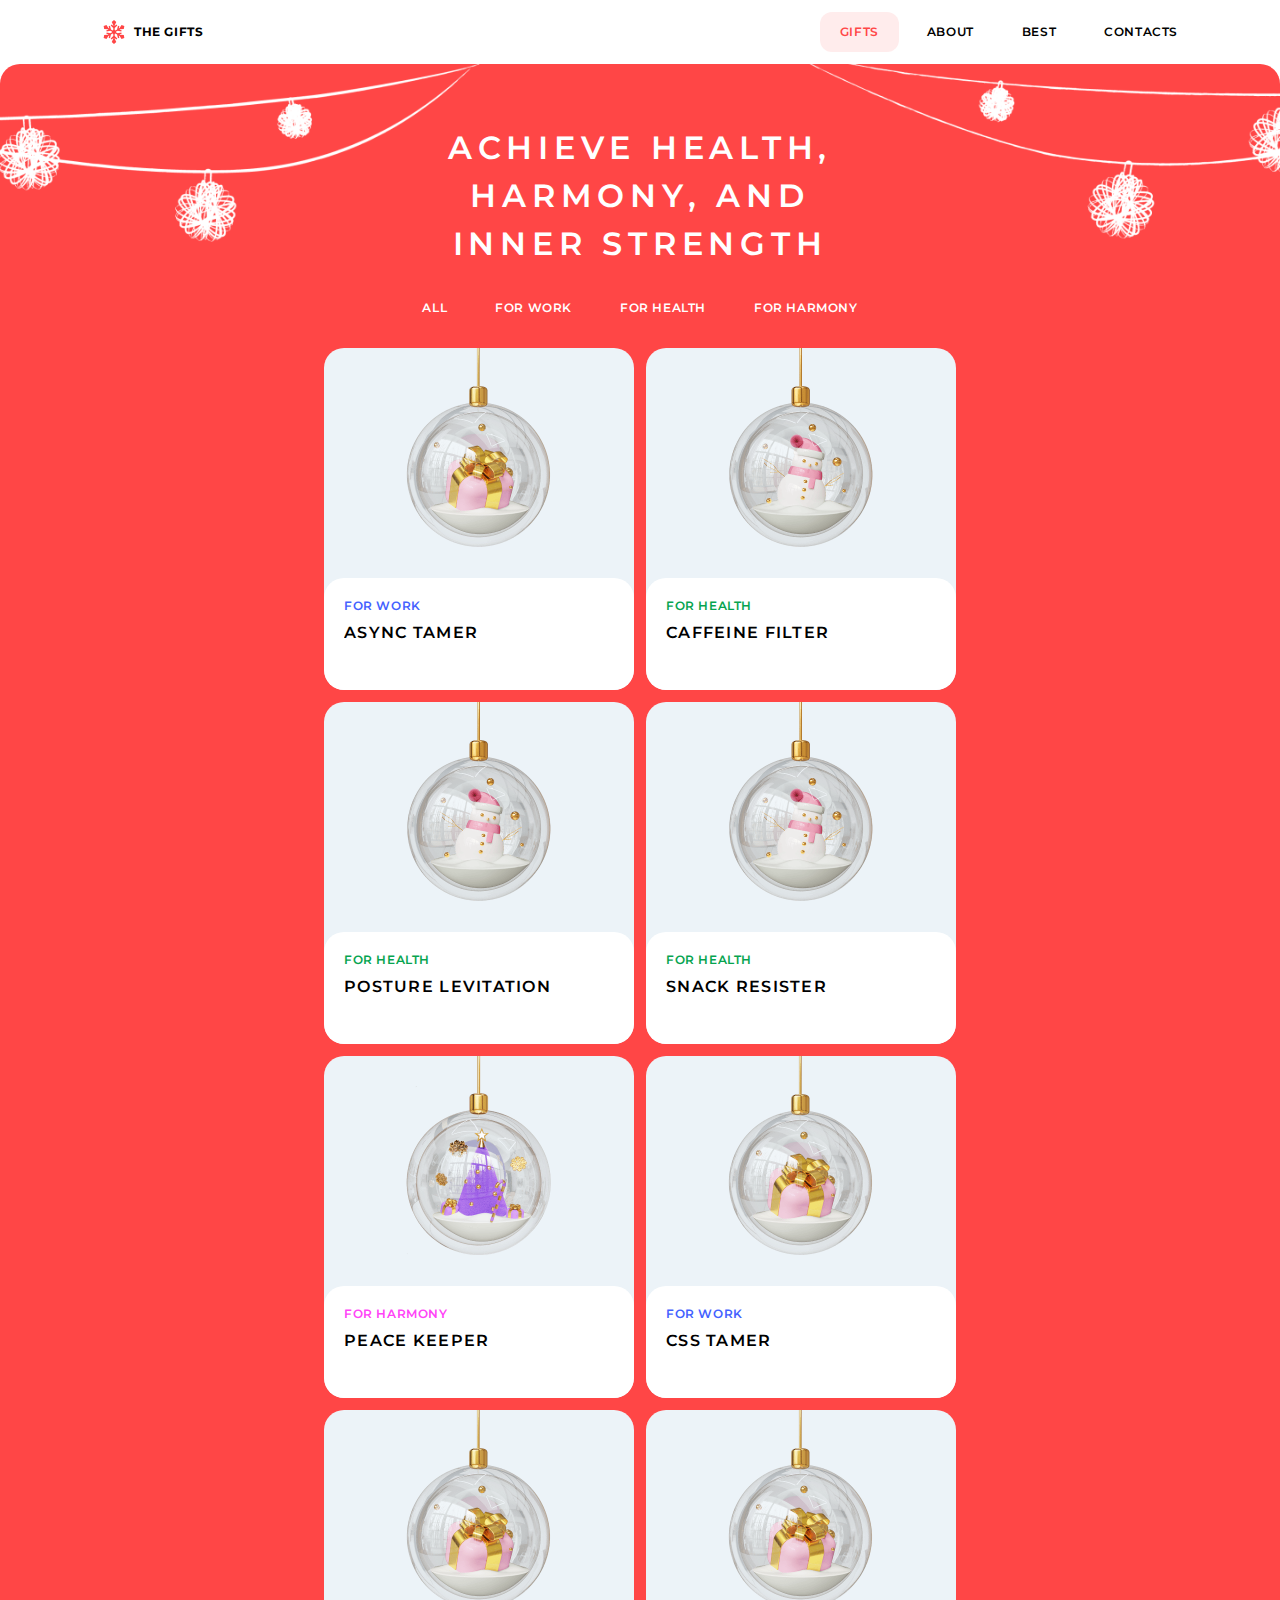
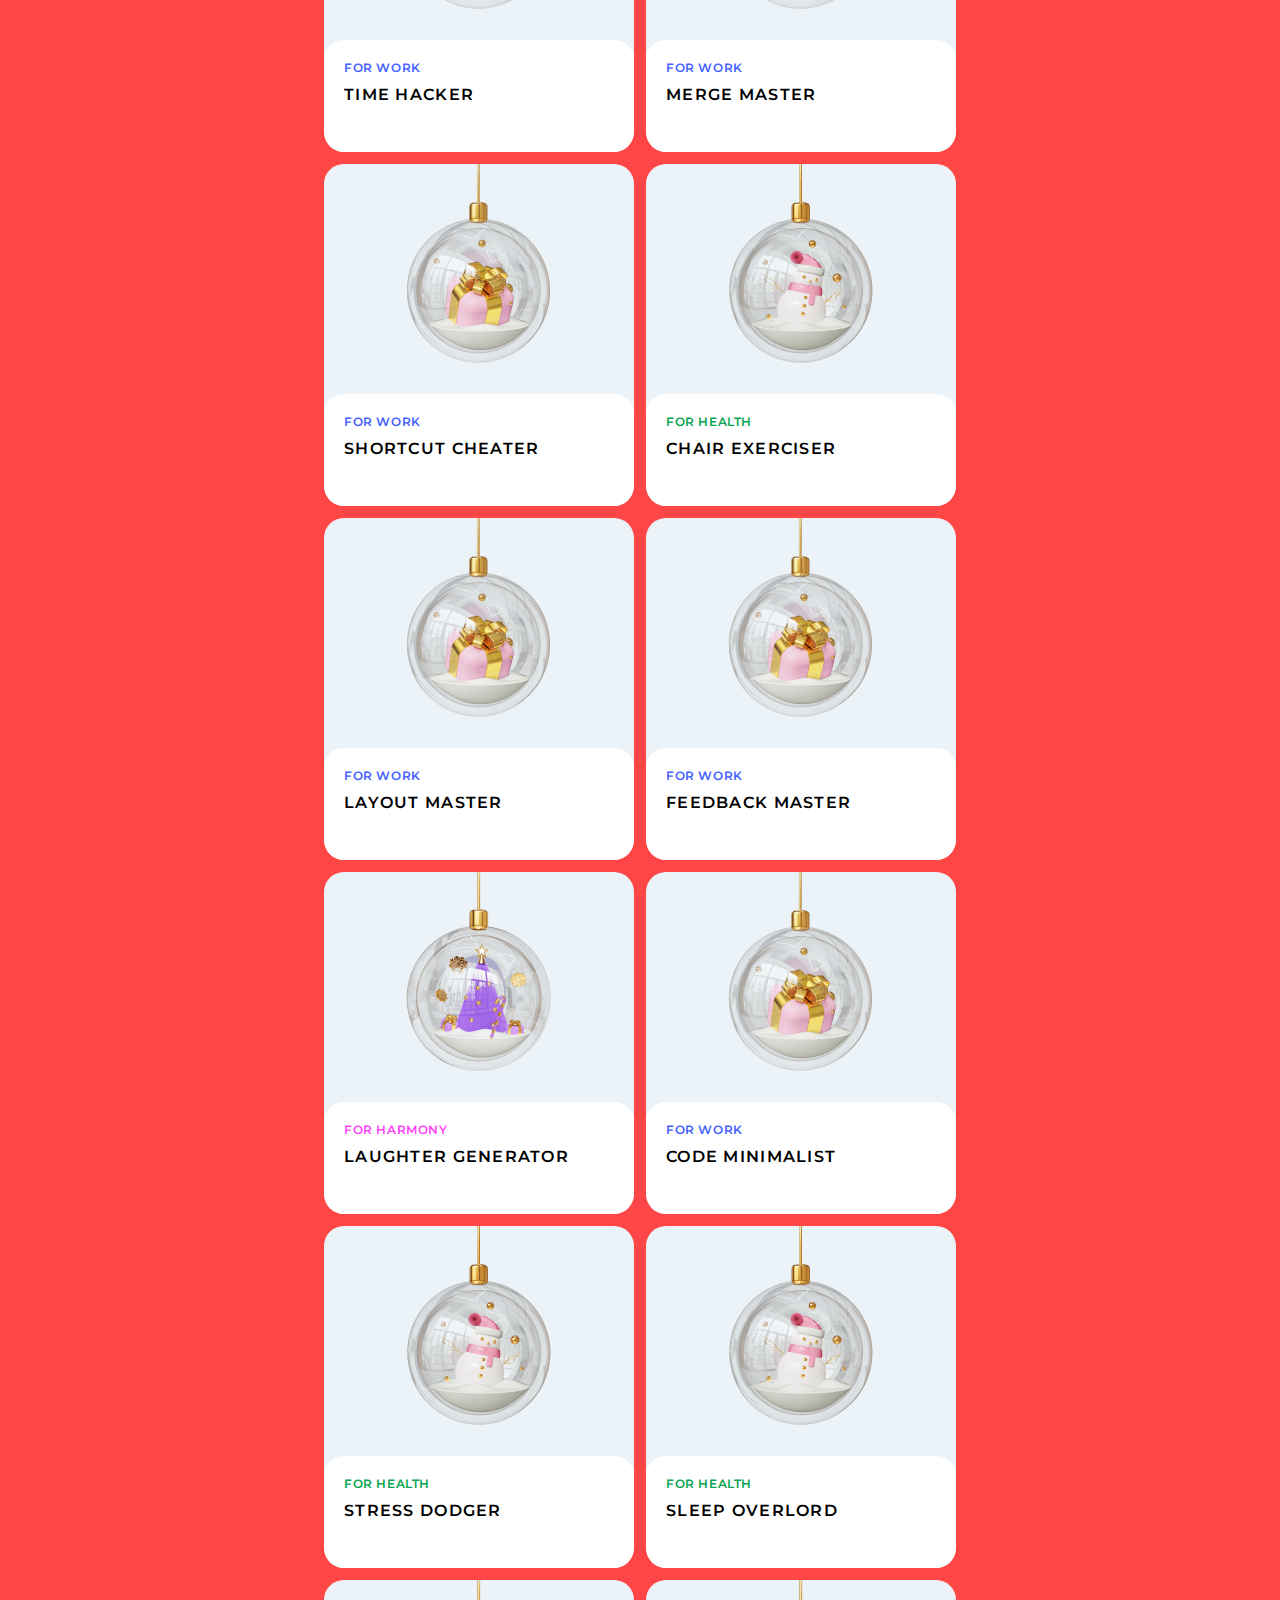
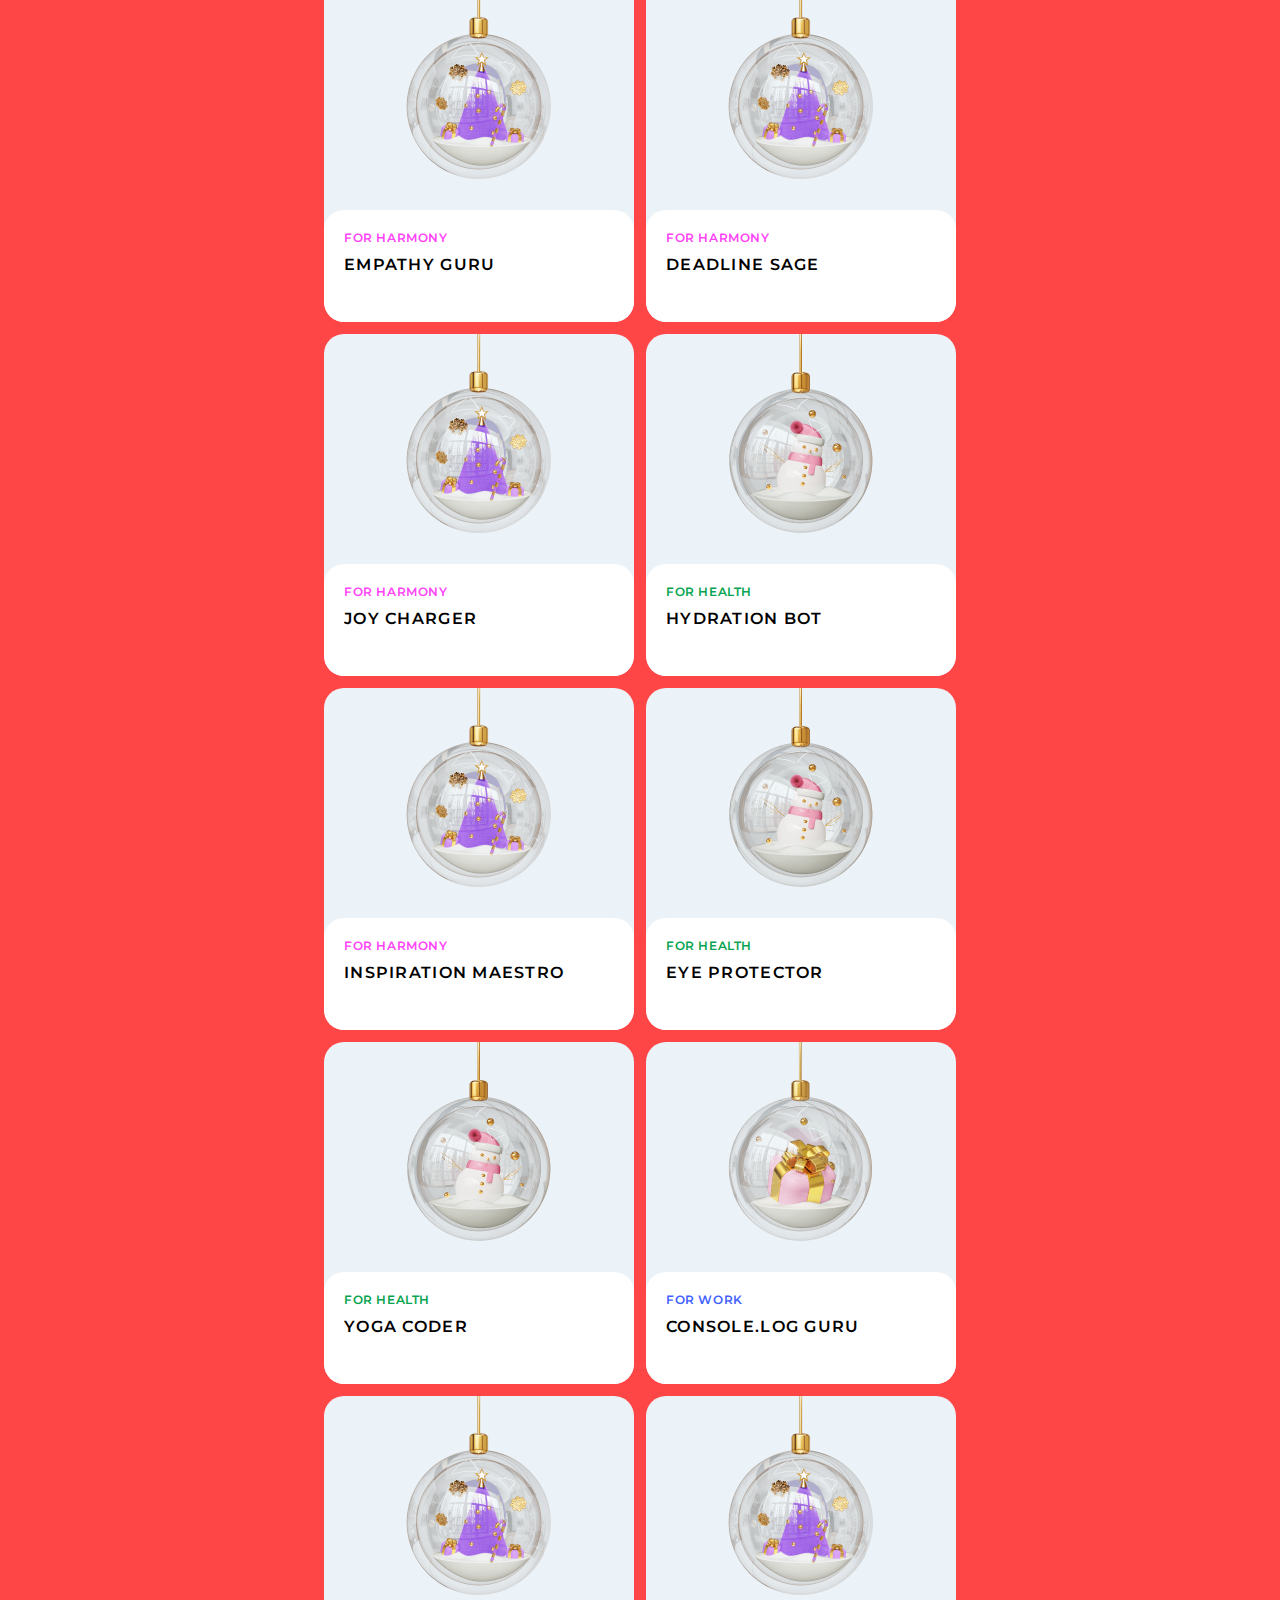
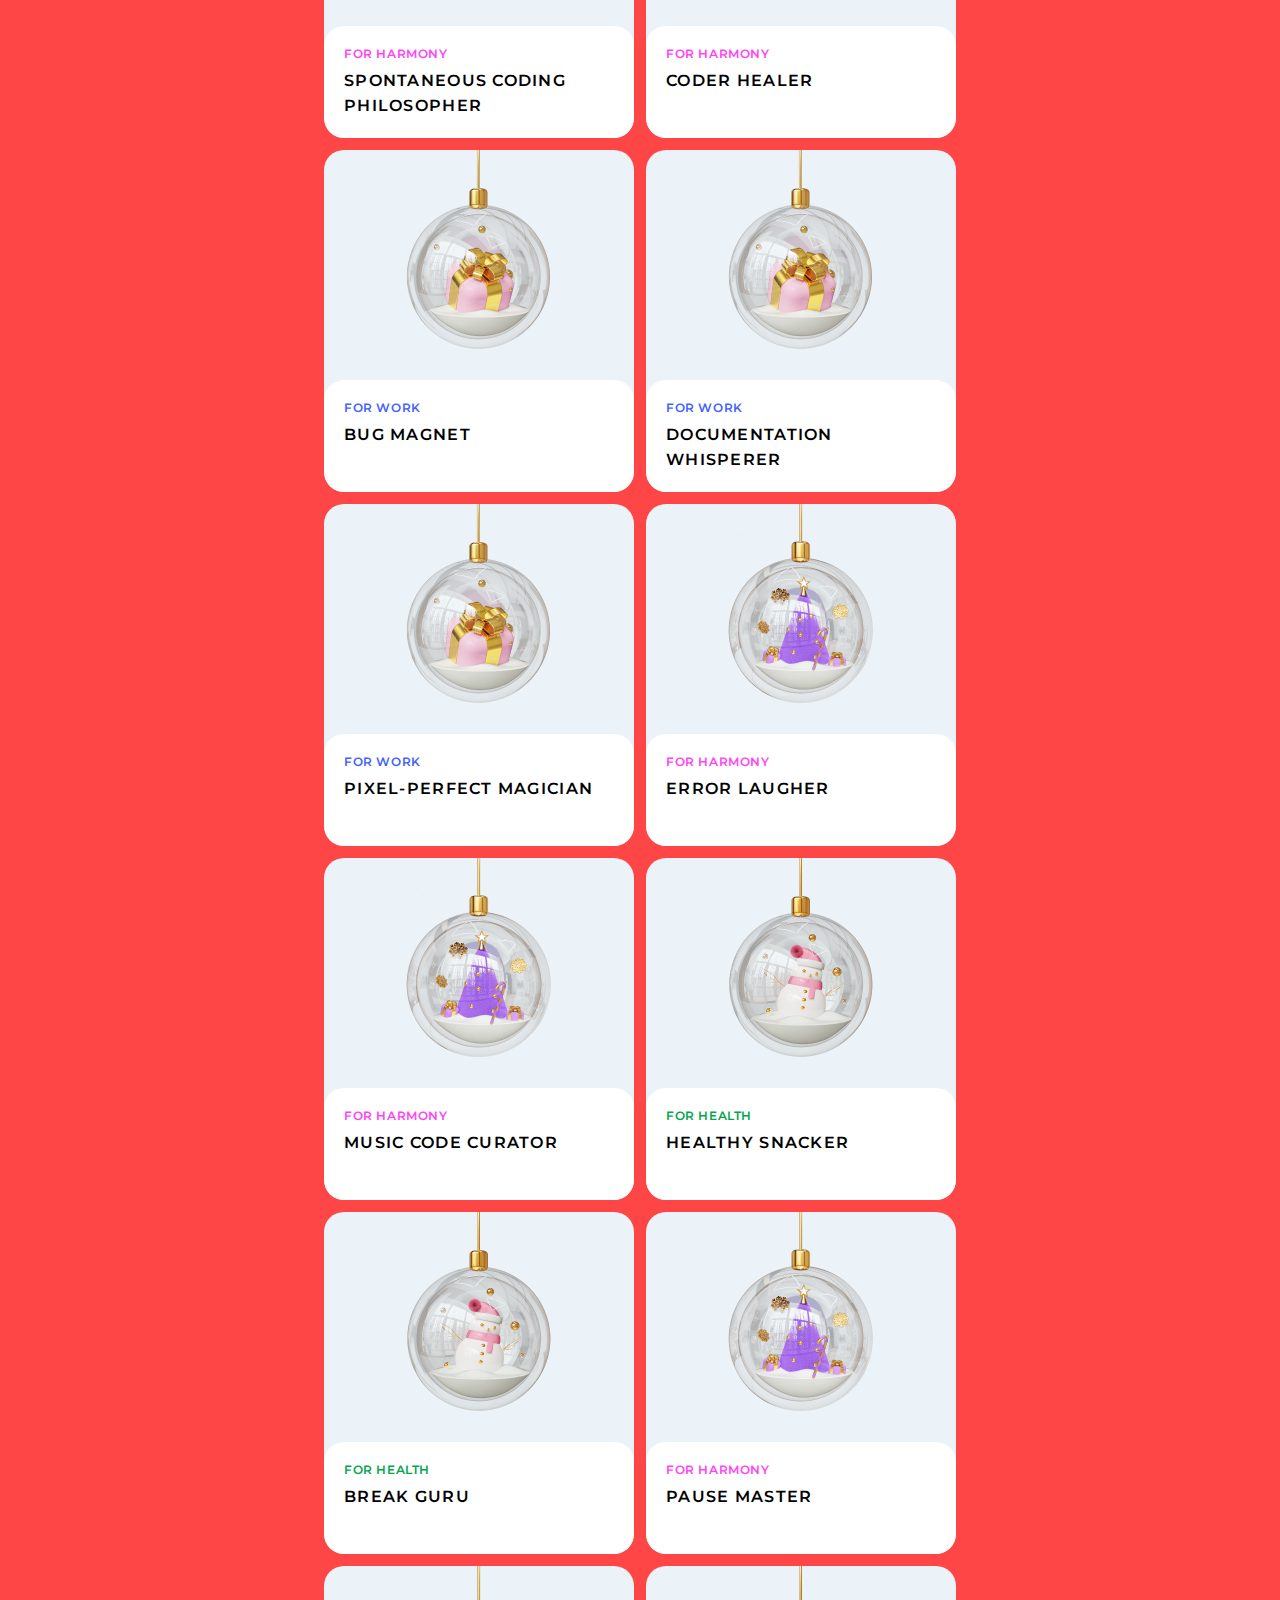
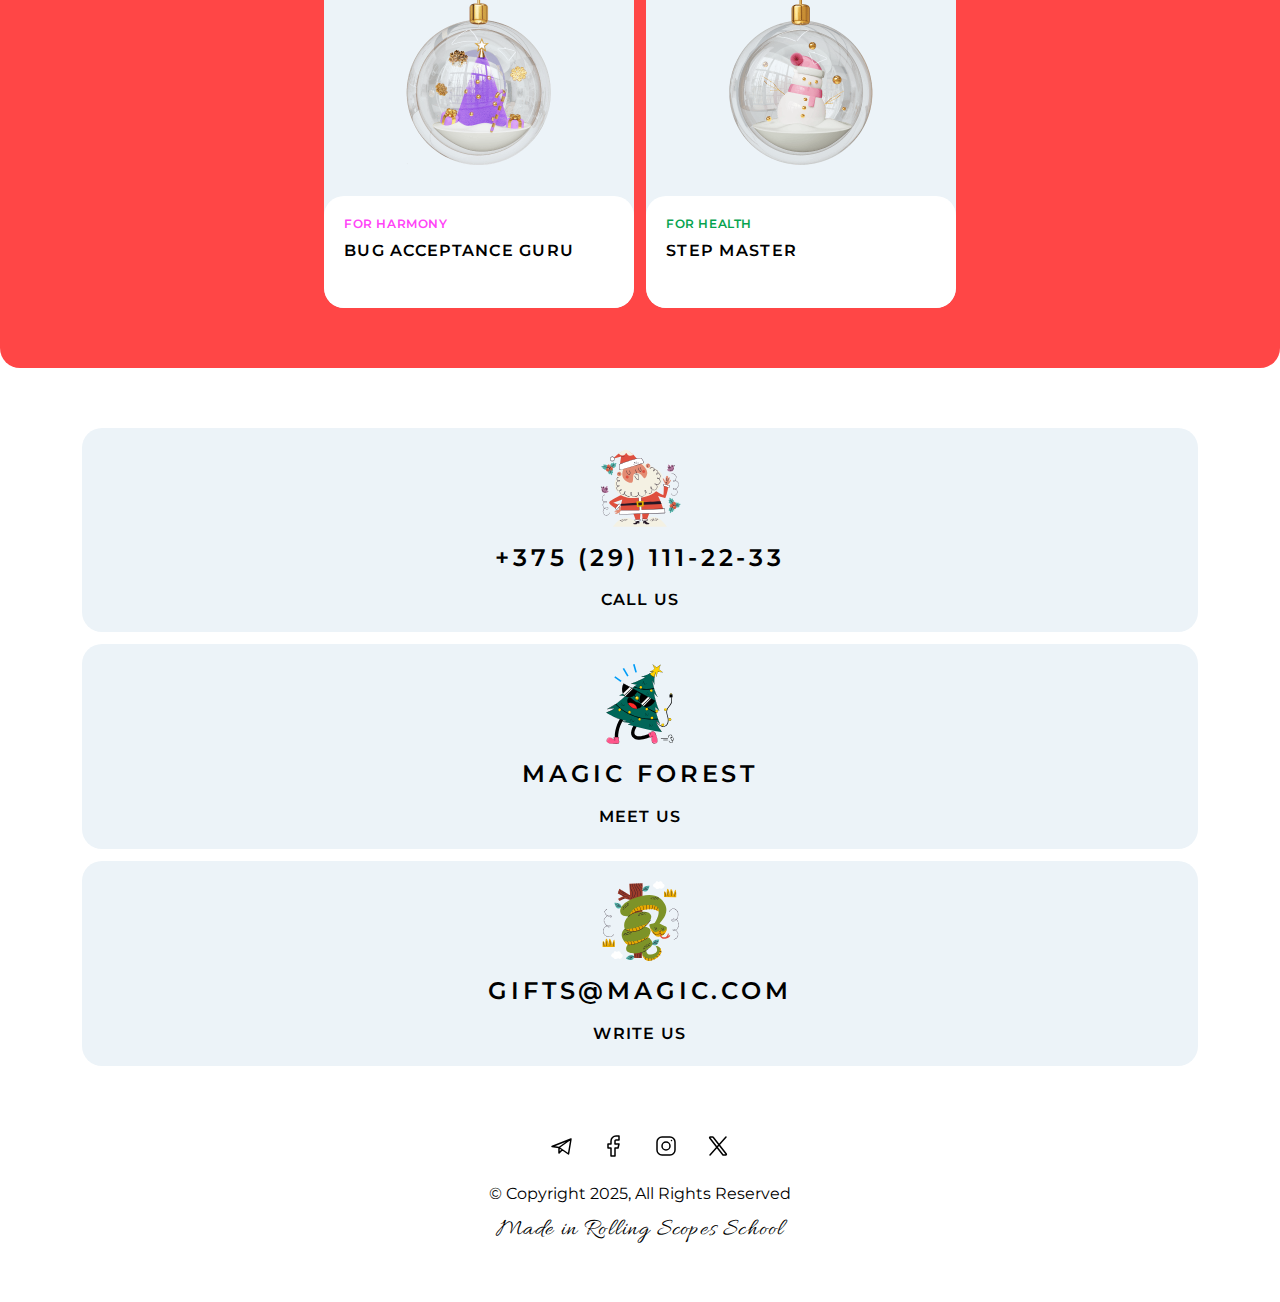
==== commit baf97597: "feat: add location of current link to header and burger menu" ====
--- a/christmas-shop/pages/gifts/index.html
+++ b/christmas-shop/pages/gifts/index.html
@@ -18,7 +18,7 @@
     <link rel="stylesheet" href="style.css">
 </head>
 <body>
-    <header class="header-container action-small">
+    <header class="header-container action-small" id="gifts">
       <a href="../home/">
         <div class="logo-container">
           <svg width="24" height="24" viewBox="0 0 24 24" fill="none" xmlns="http://www.w3.org/2000/svg">
@@ -34,10 +34,10 @@
           <h4>the gifts</h4>
         </div>
       </a>
-      <nav class="nav-bar">
+      <nav class="nav-bar" id="headerMenu">
         <ul class="nav-container">
           <li class="non-interactive">
-            <a href="../gifts/" class="">gifts</a>
+            <a href="#gifts" class="">gifts</a>
           </li>
           <li>
             <a href="../home/#about">about</a>
@@ -55,10 +55,10 @@
         <span></span>
       </div>
       <ul class="burger-menu" id="burgerMenu">
-        <li><a href="../gifts/" class="action-large">gifts</a></li>
+        <li><a href="#gifts" class="action-large">gifts</a></li>
         <li><a href="../home/#about" class="action-large">about</a></li>
         <li><a href="../home/#bestGifts" class="action-large">best</a></li>
-        <li><a href="../home/#contacts" class="action-large">contacts</a></li>
+        <li><a href="#contacts" class="action-large">contacts</a></li>
       </ul>
     </header>
     <main>
--- a/christmas-shop/pages/styles/burger/style.css
+++ b/christmas-shop/pages/styles/burger/style.css
@@ -44,6 +44,8 @@
 
 .burger-menu li {
     padding: 12px 20px;
+    border-radius: 12px;
+    transition: background-color 0.3s ease, color 0.3s ease;
 }
 
 .burger-menu.active {
